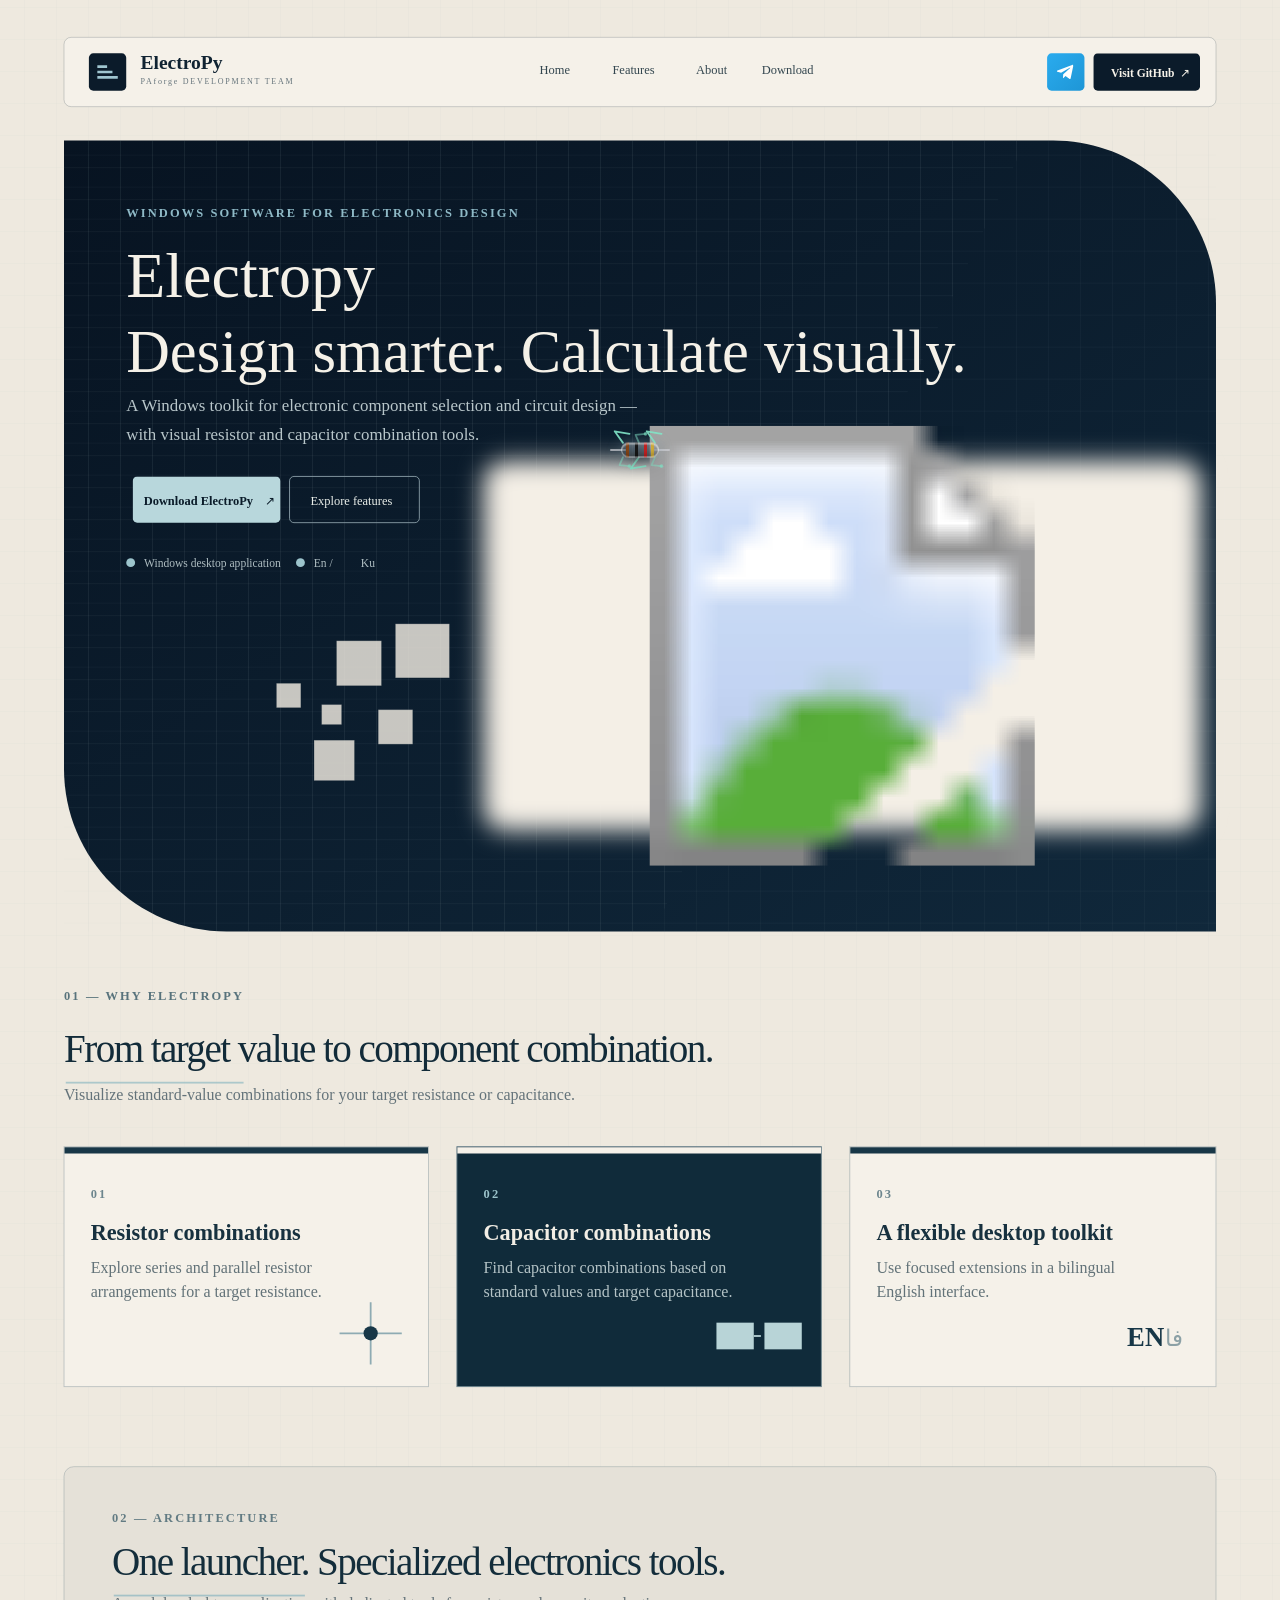
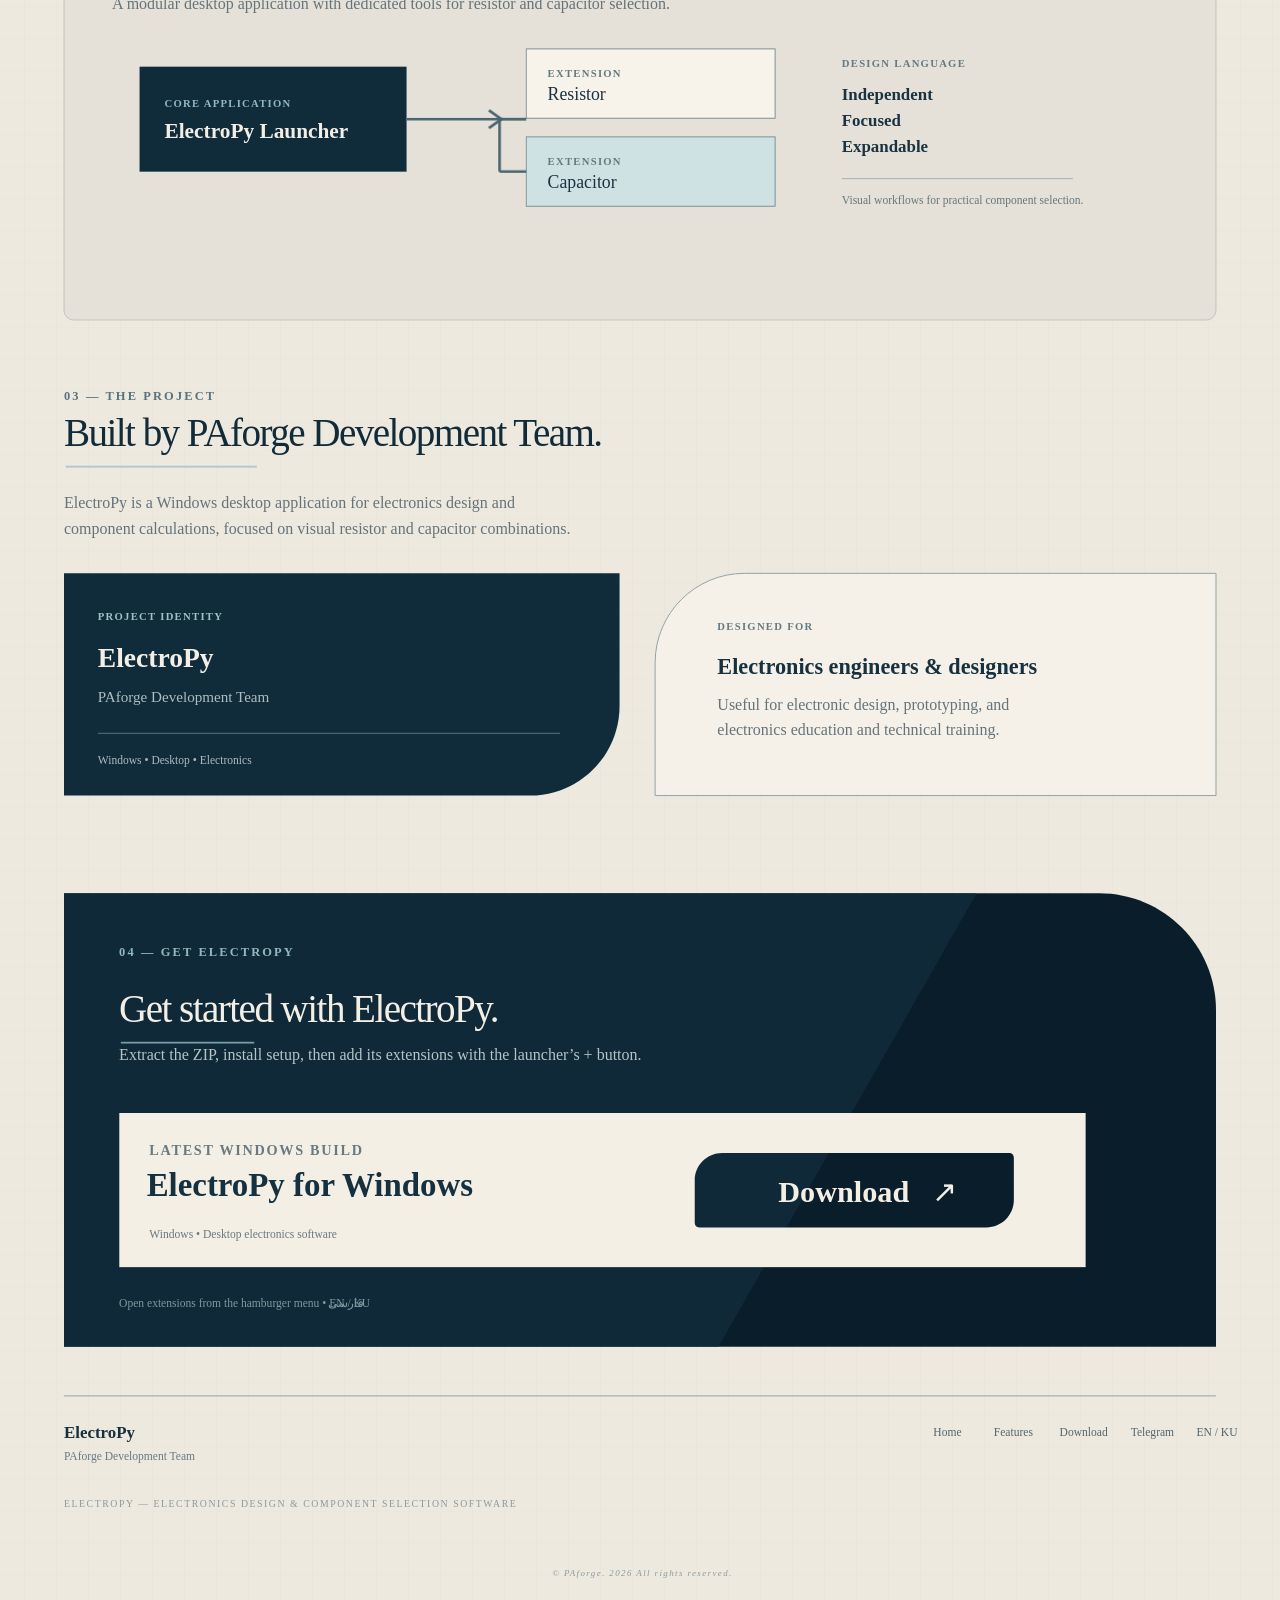
==== index.html @ f028e2d7 "add teleg index.html" ====
<!DOCTYPE html>
<html lang="en" dir="ltr">
<head>
<meta name="google-site-verification" content="y4TLE__KYcweNOFC9bByHxNJOLmzyhSzI86XXsCqPfM" />
<meta charset="UTF-8">
<meta name="viewport" content="width=device-width, initial-scale=1.0, maximum-scale=5.0">
<title data-text="page_title">ElectroPy — Desktop Electronics Toolkit</title>

<!-- ===== FAVICONS ===== -->
<link rel="icon" type="image/png" href="/favicon-96x96.png" sizes="96x96" />
<link rel="icon" type="image/svg+xml" href="/favicon.svg" />
<link rel="shortcut icon" href="/favicon.ico" />
<link rel="apple-touch-icon" sizes="180x180" href="/apple-touch-icon.png" />
<meta name="apple-mobile-web-app-title" content="Electropy" />
<link rel="manifest" href="/site.webmanifest" />
<link rel="icon" type="image/png" href="/favicon-96x96.png" sizes="96x96" />
<link rel="icon" type="image/svg+xml" href="/favicon.svg" />
<link rel="shortcut icon" href="/favicon.ico" />
<link rel="apple-touch-icon" sizes="180x180" href="/apple-touch-icon.png" />
<meta name="apple-mobile-web-app-title" content="Electropy" />
<link rel="manifest" href="/site.webmanifest" />

<!-- ===== TEXTS ===== -->
<script src="./texts.js"></script>

<style>
/* ============================================================
   ELECTROPY — pure CSS + vanilla JS
   ============================================================ */

:root {
  --paper: #eee9df;
  --ink: #0b1b2a;
  --ink-2: #102332;
  --accent: #91b9c2;
  --accent-2: #cfe2e3;
  --tg: #2AABEE;
  --tg-hover: #3DBDF5;
  --tg-dark: #1E96D6;
  --ease-out: cubic-bezier(.22, 1, .36, 1);
  --ease-spring: cubic-bezier(.34, 1.56, .64, 1);
}

* { margin: 0; padding: 0; box-sizing: border-box; }
html { scroll-behavior: smooth; }
body {
  background: var(--paper);
  font-family: 'Segoe UI', Tahoma, sans-serif;
  overflow-x: hidden;
  -webkit-font-smoothing: antialiased;
}
body.menu-open { overflow: hidden; }

@media (hover: hover) and (pointer: fine) {
  body, body * { cursor: none !important; }
}

.page-wrapper { width: 100%; }
.page-desktop { display: block; }
.page-mobile  { display: none; }
.page-desktop > svg, .page-mobile > svg {
  display: block; width: 100%; height: auto; overflow: visible;
  user-select: none; -webkit-user-select: none;
}

/* ================= LOADING SCREEN ================= */
.loader {
  position: fixed; inset: 0; z-index: 99999;
  background: #0a1d2b;
  display: flex; align-items: center; justify-content: center;
  flex-direction: column; gap: 26px;
  transition: opacity .9s ease, visibility .9s ease;
}
.loader.hidden { opacity: 0; visibility: hidden; pointer-events: none; }
.loader-resistor { width: 120px; height: 60px; }
.loader-resistor svg { width: 100%; height: 100%; }
.loader-bar {
  width: 220px; height: 2px;
  background: rgba(145,185,194,.18);
  border-radius: 2px; overflow: hidden; position: relative;
}
.loader-bar::after {
  content: ''; position: absolute; inset: 0; width: 0;
  background: linear-gradient(90deg, #91b9c2, #cfe2e3);
  animation: loadFill 1.7s cubic-bezier(.65,0,.35,1) forwards;
  box-shadow: 0 0 12px rgba(145,185,194,.7);
}
@keyframes loadFill { to { width: 100%; } }
.loader-text {
  color: #91b9c2; font-size: 11px; letter-spacing: .35em;
  font-weight: 600;
  animation: pulseText 1.6s ease-in-out infinite;
}
@keyframes pulseText { 0%,100% { opacity: .45; } 50% { opacity: 1; } }
.ldr-body {
  stroke-dasharray: 400; stroke-dashoffset: 400;
  animation: drawLine 1.4s ease .2s forwards;
}
@keyframes drawLine { to { stroke-dashoffset: 0; } }
.ldr-band { opacity: 0; animation: bandIn .3s ease forwards; }
.ldr-band:nth-child(2) { animation-delay: .9s; }
.ldr-band:nth-child(3) { animation-delay: 1.0s; }
.ldr-band:nth-child(4) { animation-delay: 1.1s; }
.ldr-band:nth-child(5) { animation-delay: 1.2s; }
@keyframes bandIn { to { opacity: 1; } }
.ldr-glow {
  fill: none; stroke: #91b9c2; stroke-width: 1; opacity: 0;
  animation: glowPulse 1.8s ease-in-out .6s infinite;
}
@keyframes glowPulse { 0%,100% { opacity: 0; } 50% { opacity: .5; } }

/* ================= SCROLL PROGRESS ================= */
.scroll-progress {
  position: fixed; top: 0; left: 0;
  height: 2px; width: 0%;
  background: linear-gradient(90deg, #91b9c2, #17303e);
  z-index: 9999;
  transition: width .15s linear;
}

/* ================= STICKY HEADER ================= */
.sticky-header {
  position: fixed; top: -100px; left: 0; right: 0;
  height: 78px; z-index: 9998;
  pointer-events: none;
  background: rgba(238, 233, 223, 0.62);
  backdrop-filter: blur(22px) saturate(180%);
  -webkit-backdrop-filter: blur(22px) saturate(180%);
  border-bottom: 1px solid rgba(23,48,62,.08);
  box-shadow: 0 4px 24px rgba(16,43,58,.05);
  transition: top .45s var(--ease-out), opacity .45s ease;
  display: flex; align-items: center;
  padding: 0 clamp(20px, 4vw, 72px);
  opacity: 0;
}
.sticky-header.visible { top: 0; pointer-events: auto; opacity: 1; }
.sticky-inner {
  width: 100%; max-width: 1440px; margin: 0 auto;
  display: flex; align-items: center; justify-content: space-between; gap: 20px;
}
.sticky-brand {
  display: flex; align-items: center; gap: 12px;
  color: #102332; font-weight: 700; font-size: 22px; letter-spacing: -.02em;
  transition: transform .35s var(--ease-spring);
  background: none; border: none; padding: 0;
}
.sticky-brand:hover { transform: scale(1.03); }
.sticky-brand-icon {
  width: 42px; height: 42px; border-radius: 5px;
  background: var(--ink);
  display: flex; align-items: center; justify-content: center;
  flex-shrink: 0;
  transition: transform .4s var(--ease-spring), box-shadow .4s ease;
}
.sticky-brand:hover .sticky-brand-icon {
  transform: rotate(-6deg) scale(1.06);
  box-shadow: 0 6px 18px rgba(11,27,42,.30);
}
.sticky-brand-icon svg { width: 100%; height: 100%; display: block; }
.sticky-nav {
  display: flex; align-items: center;
  gap: clamp(20px, 3vw, 40px);
  font-size: 14px; color: #33464f;
}
.sticky-nav button {
  background: none; border: none; font: inherit; color: inherit;
  padding: 4px 0;
  transition: color .35s ease, transform .35s var(--ease-spring);
  position: relative;
}
.sticky-nav button:hover { color: #79a7b2; transform: translateY(-1px); }
.sticky-nav button::after {
  content: ''; position: absolute; left: 0; bottom: -4px;
  width: 0; height: 1px; background: #91b9c2;
  transition: width .4s var(--ease-out);
}
.sticky-nav button:hover::after { width: 100%; }

/* گروه دکمه‌های اکشن هدر */
.sticky-actions {
  display: flex; align-items: center; gap: 10px;
  flex-shrink: 0;
}

/* دکمه گیت‌هاب هدر */
.sticky-cta {
  background: var(--ink); color: #e8e4dc;
  font-size: 13px; font-weight: 600; font-family: inherit;
  padding: 0 20px; height: 44px;
  border-radius: 5px; border: none;
  transition: transform .35s var(--ease-spring), filter .4s ease, box-shadow .4s ease;
  display: inline-flex; align-items: center; justify-content: center;
  gap: 7px; line-height: 1;
  white-space: nowrap;
}
.sticky-cta span { display: inline-flex; align-items: center; }
.sticky-cta svg { display: block; transition: transform .35s var(--ease-spring); flex-shrink: 0; }
.sticky-cta:hover {
  transform: translateY(-2px) scale(1.04);
  filter: brightness(1.15);
  box-shadow: 0 8px 22px rgba(145,185,194,.45);
}
.sticky-cta:hover svg { transform: translate(1px, -1px); }
.sticky-cta:active { transform: scale(.96); }

/* دکمه تلگرام هدر — آیکونی، جمع‌وجور */
.sticky-tg-icon {
  width: 44px; height: 44px;
  border-radius: 5px; border: none;
  background: linear-gradient(135deg, var(--tg) 0%, var(--tg-dark) 100%);
  color: #fff;
  display: inline-flex; align-items: center; justify-content: center;
  padding: 0; flex-shrink: 0;
  box-shadow: 0 2px 10px rgba(42,171,238,.28);
  transition: transform .35s var(--ease-spring), box-shadow .4s ease, filter .4s ease;
}
.sticky-tg-icon svg { display: block; position: relative; z-index: 1; }
.sticky-tg-icon:hover {
  transform: translateY(-2px) scale(1.06);
  filter: brightness(1.08);
  box-shadow: 0 8px 22px rgba(42,171,238,.5), 0 0 0 2px rgba(145,185,194,.35);
}
.sticky-tg-icon:active { transform: scale(.95); }

/* ================= HAMBURGER ================= */
.hamburger {
  display: none;
  width: 42px; height: 42px; border-radius: 8px;
  background: var(--ink); border: none;
  position: relative; z-index: 10001;
  align-items: center; justify-content: center; flex-direction: column; gap: 5px;
  transition: transform .35s var(--ease-spring), background .3s ease;
  padding: 0; flex-shrink: 0;
}
.hamburger:hover { background: #17303e; transform: scale(1.06); }
.hamburger:active { transform: scale(.93); }
.hamburger span {
  display: block; width: 19px; height: 2px;
  background: var(--accent-2); border-radius: 2px;
  transition: transform .38s var(--ease-out), opacity .25s ease;
  transform-origin: center;
}
.hamburger.open span:nth-child(1) { transform: translateY(7px) rotate(45deg); }
.hamburger.open span:nth-child(2) { opacity: 0; transform: scaleX(0); }
.hamburger.open span:nth-child(3) { transform: translateY(-7px) rotate(-45deg); }

/* ================= MOBILE MENU ================= */
.mobile-menu {
  display: none;
  position: fixed; top: 68px; left: 12px; right: 12px;
  z-index: 10000;
  background: rgba(10, 29, 43, 0.97);
  backdrop-filter: blur(18px) saturate(140%);
  -webkit-backdrop-filter: blur(18px) saturate(140%);
  border-radius: 12px;
  border: 1px solid rgba(145,185,194,.28);
  box-shadow: 0 18px 40px rgba(0,0,0,.35);
  flex-direction: column; padding: 10px; gap: 2px;
  opacity: 0; visibility: hidden;
  transform: translateY(-14px) scale(.985);
  transform-origin: top center;
  transition: opacity .32s ease, visibility .32s ease, transform .4s var(--ease-out);
}
.mobile-menu.open { opacity: 1; visibility: visible; transform: translateY(0) scale(1); }
.mobile-menu-header {
  display: flex; align-items: center; gap: 10px;
  padding: 6px 6px 12px; margin-bottom: 4px;
  border-bottom: 1px solid rgba(145,185,194,.18);
}
.mobile-menu-logo {
  width: 42px; height: 42px; border-radius: 5px;
  background: var(--ink);
  display: flex; align-items: center; justify-content: center;
  flex-shrink: 0; overflow: hidden;
}
.mobile-menu-logo svg { width: 100%; height: 100%; display: block; }
.mobile-menu-brand-text { display: flex; flex-direction: column; line-height: 1.1; }
.mobile-menu-brand-name {
  color: var(--accent-2); font-size: 17px; font-weight: 700; letter-spacing: -.01em;
}
.mobile-menu-brand-sub {
  color: #65747b; font-size: 8px; letter-spacing: .22em;
  font-weight: 600; margin-top: 3px;
}
.mobile-menu-header, .mobile-menu a {
  opacity: 0; transform: translateY(-9px);
  transition:
    opacity .3s ease calc(var(--i, 0) * 45ms),
    transform .45s var(--ease-out) calc(var(--i, 0) * 45ms),
    background .25s ease, color .25s ease, border-color .25s ease;
}
.mobile-menu.open .mobile-menu-header,
.mobile-menu.open a { opacity: 1; transform: translateY(0); }
.mobile-menu a {
  color: var(--accent-2); font-size: 15px; font-weight: 600;
  letter-spacing: .04em; text-decoration: none;
  padding: 12px 16px; border-radius: 8px;
  border: 1px solid transparent;
  display: flex; align-items: center; justify-content: space-between;
}
.mobile-menu a .m-chev {
  color: rgba(145,185,194,.55);
  transition: transform .25s ease, color .25s ease;
}
.mobile-menu a:hover, .mobile-menu a:active {
  background: rgba(145,185,194,.12);
  color: #91b9c2;
  border-color: rgba(145,185,194,.3);
}
.mobile-menu a:hover .m-chev, .mobile-menu a:active .m-chev {
  transform: translateX(4px); color: #91b9c2;
}

/* دکمه گیت‌هاب منوی موبایل */
.mobile-menu .mobile-gh-btn {
  margin-top: 6px;
  background: #91b9c2; color: #0a1d2b !important;
  font-weight: 700; padding: 13px 20px !important;
  border-radius: 8px; border: none !important;
  justify-content: center; gap: 8px;
}
.mobile-menu .mobile-gh-btn:hover { background: var(--accent-2); color: #0a1d2b !important; }

/* دکمه تلگرام منوی موبایل */
.mobile-menu .mobile-tg-btn {
  margin-top: 6px;
  background: linear-gradient(135deg, var(--tg) 0%, var(--tg-dark) 100%);
  color: #fff !important;
  font-weight: 700; padding: 13px 20px !important;
  border-radius: 8px; border: none !important;
  justify-content: center; gap: 8px;
  box-shadow: 0 4px 14px rgba(42,171,238,.3);
}
.mobile-menu .mobile-tg-btn:hover {
  background: linear-gradient(135deg, var(--tg-hover) 0%, var(--tg) 100%);
  color: #fff !important;
}

.mobile-backdrop {
  display: none;
  position: fixed; inset: 0; z-index: 9999;
  background: rgba(10, 29, 43, 0.35);
  backdrop-filter: blur(2px);
  -webkit-backdrop-filter: blur(2px);
  opacity: 0; visibility: hidden;
  transition: opacity .3s ease, visibility .3s ease;
}
.mobile-backdrop.open { opacity: 1; visibility: visible; }

/* ================= TOAST ================= */
.toast {
  position: fixed; bottom: 30px; left: 50%;
  transform: translate(-50%) translateY(100px);
  background: rgba(16,43,58,.95);
  color: #e8e4dc;
  font-size: 13px; font-weight: 500; letter-spacing: .05em;
  padding: 12px 20px; border-radius: 6px;
  box-shadow: 0 8px 24px rgba(0,0,0,.28);
  z-index: 99996;
  opacity: 0;
  transition: transform .45s var(--ease-out), opacity .45s ease;
  border: 1px solid rgba(145,185,194,.35);
  max-width: 90vw; text-align: center;
  display: inline-flex; align-items: center; gap: 9px;
  pointer-events: none;
}
.toast.show { transform: translate(-50%) translateY(0); opacity: 1; }
.toast svg { color: #91b9c2; flex-shrink: 0; }

/* ================= SVG BUTTONS & CARDS ================= */
.btn-g, .feature-card, .arch-block, .proj-panel {
  transform-box: fill-box; transform-origin: center;
  will-change: transform, filter;
}
.btn-g { transition: transform .4s var(--ease-spring), filter .45s ease; }
.btn-g:hover { transform: scale(1.05); filter: brightness(1.07) drop-shadow(0 6px 18px rgba(145,185,194,.45)); }
.btn-g:active { transform: scale(.97); filter: brightness(.94); }
.btn-outline-g {
  transform-box: fill-box; transform-origin: center;
  transition: transform .4s var(--ease-spring), filter .45s ease;
}
.btn-outline-g .btn-outline { transition: fill .4s ease; }
.btn-outline-g:hover { transform: scale(1.04); filter: drop-shadow(0 4px 12px rgba(145,185,194,.3)); }
.btn-outline-g:hover .btn-outline { fill: rgba(182,215,220,.12); }
.btn-outline-g:active { transform: scale(.97); }
.nav-link {
  transform-box: fill-box; transform-origin: center;
  transition: fill .4s ease, transform .35s var(--ease-spring);
}
.nav-link:hover { fill: #9fd3dd !important; }
.footer-link { transition: fill .4s ease; }
.footer-link:hover { fill: #91b9c2 !important; }
.tg-footer-link { cursor: pointer; }
.tg-footer-link:hover { fill: var(--tg) !important; }
.feature-card { transition: transform .5s var(--ease-out), filter .5s ease; }
.feature-card:hover { transform: translateY(-9px) scale(1.012); filter: drop-shadow(0 16px 30px rgba(16,43,58,.2)); }
.feature-card:active { transform: translateY(-2px) scale(.995); }
.arch-block, .proj-panel { transition: transform .5s var(--ease-out), filter .5s ease; }
.arch-block:hover, .proj-panel:hover { transform: translateY(-6px) scale(1.01); filter: drop-shadow(0 10px 22px rgba(16,43,58,.22)); }
.arch-block:active, .proj-panel:active { transform: translateY(-1px) scale(.997); }
.deco-cross { transform-box: fill-box; transform-origin: center; transition: transform .55s var(--ease-out); }
.feature-card:hover .deco-cross { transform: rotate(90deg); }
.deco-dot { transform-box: fill-box; transform-origin: center; }
.feature-card:hover .deco-dot { animation: dotPop .7s var(--ease-spring); }
@keyframes dotPop { 0% { transform: scale(1); } 45% { transform: scale(1.45); } to { transform: scale(1); } }
.deco-lang { transform-box: fill-box; transform-origin: center; transition: transform .45s var(--ease-spring); }
.feature-card:hover .deco-lang { transform: scale(1.12); }
.dl-pulse { transform-box: fill-box; transform-origin: center; }
.dl-pulse.pulse { animation: dlPulse 1.5s var(--ease-out); }
@keyframes dlPulse {
  0% { filter: none; transform: scale(1); }
  25% { filter: drop-shadow(0 0 26px rgba(145,185,194,.95)); transform: scale(1.06); }
  55% { filter: drop-shadow(0 0 14px rgba(145,185,194,.6)); transform: scale(.99); }
  to { filter: none; transform: scale(1); }
}
.launcher-line { stroke-dasharray: 8 6; animation: dashMove 3s linear infinite; }
@keyframes dashMove { to { stroke-dashoffset: -56; } }
.dl-card-glow { animation: softPulse 5s ease-in-out infinite; }
@keyframes softPulse { 0%,100% { opacity: .85; } 50% { opacity: 1; } }

/* ============================================================
   HERO ENTRANCE
   ============================================================ */
@keyframes heroIn {
  from { opacity: 0; }
  to   { opacity: 1; }
}
.hero-el {
  opacity: 0;
  animation-name: heroIn, heroForce;
  animation-duration: .9s, .01s;
  animation-timing-function: cubic-bezier(.22,1,.36,1), linear;
  animation-fill-mode: forwards, forwards;
  animation-delay: var(--hd, 0ms), 2s;
}
@keyframes heroForce { to { opacity: 1; } }

/* ================= SCROLL REVEAL ================= */
.reveal {
  opacity: 0; transform: translateY(38px); filter: blur(6px);
  transition: opacity 1s ease, transform 1.05s var(--ease-out), filter .9s ease;
  transition-delay: var(--rd, 0ms);
  will-change: opacity, transform, filter;
}
.reveal.in { opacity: 1; transform: translateY(0); filter: blur(0); }
.sweep-line {
  transform-box: fill-box; transform-origin: left center;
  transform: scaleX(0);
  transition: transform 1.25s var(--ease-out) .3s;
}
.reveal.in .sweep-line { transform: scaleX(1); }
.float-rect {
  transform-box: fill-box; transform-origin: center;
  animation: floatSq 9s ease-in-out infinite;
}
.float-rect:nth-child(2) { animation-duration: 7.5s;  animation-delay: -1.6s; }
.float-rect:nth-child(3) { animation-duration: 10.5s; animation-delay: -3.1s; }
.float-rect:nth-child(4) { animation-duration: 8.2s;  animation-delay: -2.2s; }
.float-rect:nth-child(5) { animation-duration: 11s;   animation-delay: -4.4s; }
.float-rect:nth-child(6) { animation-duration: 7s;    animation-delay: -0.8s; }
@keyframes floatSq {
  0%,100% { transform: translate(0) rotate(0); }
  33%     { transform: translate(5px, -13px) rotate(5deg); }
  66%     { transform: translate(-4px, -5px) rotate(-4deg); }
}

/* ================= CLICK RIPPLE ================= */
.click-ripple {
  position: fixed;
  width: 12px; height: 12px;
  border-radius: 50%;
  border: 1.5px solid #91b9c2;
  pointer-events: none;
  z-index: 9998;
  transform: translate(-50%, -50%) scale(1);
  opacity: .9;
  animation: clickRipple .8s ease-out forwards;
}
.click-ripple.touch {
  width: 20px; height: 20px;
  background: rgba(145,185,194,.18);
  border-width: 1px;
}
@keyframes clickRipple { to { transform: translate(-50%, -50%) scale(6); opacity: 0; } }

/* ================= RESISTOR CURSOR ================= */
.resistor-shadow {
  position: fixed; left: 0; top: 0;
  width: 32px; height: 11px; border-radius: 999px;
  transform-origin: center center;
  z-index: 99997; pointer-events: none;
  background: radial-gradient(ellipse, rgba(0,0,0,0.5) 0%, rgba(0,0,0,0.25) 45%, rgba(0,0,0,0) 75%);
  filter: blur(3px);
  opacity: 0; transition: opacity .5s ease;
  will-change: transform;
}
.resistor-body {
  position: fixed; left: 0; top: 0;
  width: 38px; height: 15px; border-radius: 999px;
  transform-origin: center center;
  z-index: 99998; pointer-events: none;
  background:
    linear-gradient(90deg,
      transparent 0%, transparent 10%,
      rgba(139,69,19,0.95) 10%, rgba(139,69,19,0.95) 19%,
      transparent 19%, transparent 35%,
      rgba(20,20,20,0.95) 35%, rgba(20,20,20,0.95) 44%,
      transparent 44%, transparent 60%,
      rgba(200,30,30,0.95) 60%, rgba(200,30,30,0.95) 69%,
      transparent 69%, transparent 81%,
      rgba(212,175,55,0.95) 81%, rgba(212,175,55,0.95) 90%,
      transparent 90%, transparent 100%),
    linear-gradient(180deg, rgba(255,255,255,0.22), rgba(255,255,255,0.03) 45%, rgba(0,0,0,0.12) 100%),
    rgba(255,255,255,0.10);
  border: 1.5px solid rgba(255,255,255,0.45);
  box-shadow:
    inset 0 1px 1px rgba(255,255,255,0.5),
    inset 0 -2px 6px rgba(0,0,0,0.25),
    0 0 14px rgba(145,185,194,0.35),
    0 6px 20px rgba(0,0,0,0.18);
  backdrop-filter: blur(10px) saturate(160%);
  -webkit-backdrop-filter: blur(10px) saturate(160%);
  opacity: 0; transition: opacity .5s ease;
  will-change: transform;
}
.resistor-body.active, .resistor-shadow.active { opacity: 1; }
.cursor-stage {
  position: fixed; inset: 0; z-index: 99996;
  pointer-events: none; opacity: 0; transition: opacity .5s ease;
  will-change: opacity;
}
.cursor-stage.active { opacity: 1; }
@media (hover: none), (pointer: coarse) {
  .cursor-stage, .resistor-body, .resistor-shadow { display: none !important; }
}

/* ================= RESPONSIVE ================= */
@media (max-width: 1024px) {
  .sticky-header { height: 68px; padding: 0 24px; }
  .sticky-brand { font-size: 19px; }
  .sticky-brand-icon { width: 36px; height: 36px; }
}
@media (max-width: 880px) {
  .page-desktop { display: none; }
  .page-mobile  { display: block; padding-top: 66px; }
  .sticky-header { height: 62px; padding: 0 16px; }
  .sticky-brand { font-size: 17px; gap: 9px; }
  .sticky-brand-icon { width: 34px; height: 34px; }
  .sticky-nav, .sticky-cta, .sticky-tg-icon { display: none !important; }
  .hamburger, .mobile-menu { display: flex; }
  .mobile-backdrop { display: block; }
  .toast { font-size: 12px; padding: 10px 16px; bottom: 18px; }
  .reveal { transform: translateY(26px); }
}
@media (max-width: 480px) {
  .page-mobile { padding-top: 60px; }
  .sticky-header { height: 56px; padding: 0 12px; }
  .sticky-brand { font-size: 15px; }
  .sticky-brand-icon { width: 30px; height: 30px; }
  .hamburger { width: 38px; height: 38px; }
  .hamburger span { width: 17px; }
  .mobile-menu { top: 60px; left: 8px; right: 8px; padding: 8px; }
  .mobile-menu-logo { width: 36px; height: 36px; }
  .mobile-menu-brand-name { font-size: 15px; }
  .mobile-menu a { font-size: 14px; padding: 11px 14px; }
  .mobile-menu .mobile-gh-btn { padding: 12px 18px !important; font-size: 14px; }
  .mobile-menu .mobile-tg-btn { padding: 12px 18px !important; font-size: 14px; }
}
@media (prefers-reduced-motion: reduce) {
  html { scroll-behavior: auto; }
  .reveal { transition: opacity .3s ease; transform: none; filter: none; }
  .hero-el { animation: none !important; opacity: 1 !important; }
  .float-rect, .launcher-line, .dl-card-glow { animation: none !important; }
}
</style>
</head>
<body>

<!-- ========== LOADING SCREEN ========== -->
<div class="loader" id="loader">
  <div class="loader-resistor">
    <svg viewBox="0 0 120 60">
      <rect class="ldr-body" x="10" y="20" width="100" height="30" rx="14" fill="none" stroke="#91b9c2" stroke-width="2"/>
      <rect class="ldr-band" x="30" y="20" width="6" height="30" fill="#8a5a2b"/>
      <rect class="ldr-band" x="46" y="20" width="6" height="30" fill="#1c1c1c"/>
      <rect class="ldr-band" x="62" y="20" width="6" height="30" fill="#c0392b"/>
      <rect class="ldr-band" x="78" y="20" width="6" height="30" fill="#d4ac0d"/>
      <rect class="ldr-glow" x="6" y="16" width="108" height="38" rx="18"/>
    </svg>
  </div>
  <div class="loader-bar"></div>
  <div class="loader-text">LOADING ELECTROPY</div>
</div>

<!-- ========== STICKY HEADER ========== -->
<header class="sticky-header" id="stickyHeader">
  <div class="sticky-inner">
    <button class="sticky-brand" id="brandBtn" aria-label="ElectroPy — back to top">
      <div class="sticky-brand-icon">
        <svg viewBox="0 0 42 42" xmlns="http://www.w3.org/2000/svg">
          <rect x="0" y="0" width="42" height="42" rx="5" fill="#0b1b2a"/>
          <path d="M11 25h20M11 19h14M11 13h8" stroke="#9fc5d0" stroke-width="3" stroke-linecap="square" fill="none"/>
        </svg>
      </div>
      <span data-text="brand">ElectroPy</span>
    </button>
    <nav class="sticky-nav">
      <button data-nav="home" data-text="nav_home">Home</button>
      <button data-nav="features" data-text="nav_features">Features</button>
      <button data-nav="about" data-text="nav_about">About</button>
      <button data-nav="download" data-text="nav_download">Download</button>
    </nav>
    <div class="sticky-actions">
      <button class="sticky-tg-icon" id="headerTelegramBtn" aria-label="Join PAforge Telegram channel" title="PAforge on Telegram">
        <svg width="20" height="20" viewBox="0 0 24 24" fill="currentColor" aria-hidden="true">
          <path d="M21.94 4.6 18.6 20.3c-.25 1.12-.91 1.4-1.85.87l-5.1-3.76-2.46 2.37c-.27.27-.5.5-1.02.5l.36-5.2 9.45-8.54c.41-.36-.09-.57-.64-.2L5.66 13.1.62 11.5c-1.1-.34-1.11-1.1.23-1.63L20.54 2.4c.91-.33 1.71.21 1.4 2.2z"/>
        </svg>
      </button>
      <button class="sticky-cta" id="headerGithubBtn" aria-label="Visit GitHub">
        <span data-text="nav_visit_github">Visit GitHub</span>
        <svg width="14" height="14" viewBox="0 0 24 24" fill="none" stroke="currentColor" stroke-width="2.4" stroke-linecap="round" stroke-linejoin="round"><path d="M7 7h10v10"/><path d="M7 17 17 7"/></svg>
      </button>
    </div>
    <button class="hamburger" id="hamburger" aria-label="Menu" aria-expanded="false">
      <span></span><span></span><span></span>
    </button>
  </div>
</header>

<!-- ========== MOBILE MENU ========== -->
<div class="mobile-backdrop" id="mobileBackdrop"></div>
<div class="mobile-menu" id="mobileMenu" role="menu" aria-hidden="true">
  <div class="mobile-menu-header" style="--i:0">
    <div class="mobile-menu-logo">
      <svg viewBox="0 0 42 42" xmlns="http://www.w3.org/2000/svg">
        <rect x="0" y="0" width="42" height="42" rx="5" fill="#0b1b2a"/>
        <path d="M11 25h20M11 19h14M11 13h8" stroke="#9fc5d0" stroke-width="3" stroke-linecap="square" fill="none"/>
      </svg>
    </div>
    <div class="mobile-menu-brand-text">
      <span class="mobile-menu-brand-name" data-text="brand">ElectroPy</span>
      <span class="mobile-menu-brand-sub" data-text="brand_sub">PARKAM DEVELOPMENT TEAM</span>
    </div>
  </div>
  <a style="--i:1" data-nav="home" role="menuitem"><span data-text="nav_home">Home</span>
    <svg class="m-chev" width="17" height="17" viewBox="0 0 24 24" fill="none" stroke="currentColor" stroke-width="2" stroke-linecap="round" stroke-linejoin="round"><path d="m9 18 6-6-6-6"/></svg>
  </a>
  <a style="--i:2" data-nav="features" role="menuitem"><span data-text="nav_features">Features</span>
    <svg class="m-chev" width="17" height="17" viewBox="0 0 24 24" fill="none" stroke="currentColor" stroke-width="2" stroke-linecap="round" stroke-linejoin="round"><path d="m9 18 6-6-6-6"/></svg>
  </a>
  <a style="--i:3" data-nav="about" role="menuitem"><span data-text="nav_about">About</span>
    <svg class="m-chev" width="17" height="17" viewBox="0 0 24 24" fill="none" stroke="currentColor" stroke-width="2" stroke-linecap="round" stroke-linejoin="round"><path d="m9 18 6-6-6-6"/></svg>
  </a>
  <a style="--i:4" data-nav="download" role="menuitem"><span data-text="nav_download">Download</span>
    <svg class="m-chev" width="17" height="17" viewBox="0 0 24 24" fill="none" stroke="currentColor" stroke-width="2" stroke-linecap="round" stroke-linejoin="round"><path d="m9 18 6-6-6-6"/></svg>
  </a>
  <a class="mobile-tg-btn" style="--i:5" id="mobileTelegramBtn" role="menuitem" href="https://t.me/PAforge" target="_blank" rel="noopener">
    <svg width="16" height="16" viewBox="0 0 24 24" fill="currentColor" aria-hidden="true">
      <path d="M21.94 4.6 18.6 20.3c-.25 1.12-.91 1.4-1.85.87l-5.1-3.76-2.46 2.37c-.27.27-.5.5-1.02.5l.36-5.2 9.45-8.54c.41-.36-.09-.57-.64-.2L5.66 13.1.62 11.5c-1.1-.34-1.11-1.1.23-1.63L20.54 2.4c.91-.33 1.71.21 1.4 2.2z"/>
    </svg>
    <span data-text="nav_telegram_channel">PAforge Telegram Channel</span>
  </a>
  <a class="mobile-gh-btn" style="--i:6" id="mobileGithubBtn" role="menuitem"><span data-text="nav_visit_github">Visit GitHub</span>
    <svg width="16" height="16" viewBox="0 0 24 24" fill="none" stroke="currentColor" stroke-width="2.6" stroke-linecap="round" stroke-linejoin="round"><path d="M7 7h10v10"/><path d="M7 17 17 7"/></svg>
  </a>
</div>

<!-- ========== MAIN CONTENT ========== -->
<main class="page-wrapper">

  <!-- ===== DESKTOP SVG ===== -->
  <div class="page-desktop">
    <svg xmlns="http://www.w3.org/2000/svg" version="1.1" xmlns:xlink="http://www.w3.org/1999/xlink" viewBox="0 0 1440 3600" id="mainSvg" preserveAspectRatio="xMidYMid meet">
      <defs>
        <style>
          .st0 { fill: #cfe2e3; }
          .st0, .st1 { stroke: #71868d; }
          .st2 { font-size: 11px; letter-spacing: .16em; }
          .st2, .st3, .st4, .st5, .st6, .st11, .st12, .st14, .st15, .st21, .st24, .st31, .st35, .st36, .st37, .st38, .st44, .st45, .st46, .st47, .st48, .st49, .st50, .st52, .st53, .st55, .st56, .st60, .st61, .st64, .st68 { font-family: SegoeUI, 'Segoe UI'; }
          .st2, .st41 { fill: #8a999d; }
          .st3 { fill: #aebdc1; }
          .st3, .st4, .st6, .st10, .st11, .st14, .st20, .st24, .st34, .st37, .st44, .st47, .st50, .st56, .st57, .st59, .st60, .st68 { font-size: 13px; }
          .st73, .st74 { fill: #eee9df; }
          .st4 { fill: #52666e; }
          .st5 { font-size: 68px; }
          .st5, .st25 { fill: #f5f1e8; }
          .st6 { fill: #52636b; }
          .st74, .st76 { stroke: #172b39; stroke-opacity: .22; }
          .st77 { fill: #183747; }
          .st7 { fill: url(#grid1); }
          .st7, .st78 { opacity: .75; }
          .st79 { fill: #829ba4; }
          .st8 { fill: #163141; font-size: 27px; }
          .st8, .st9, .st80, .st10, .st13, .st16, .st17, .st18, .st19, .st22, .st23, .st26, .st27, .st30, .st32, .st33, .st34, .st39, .st40, .st43, .st51, .st54, .st57, .st59, .st62, .st63, .st65, .st66, .st69, .st70, .st71 { font-family: SegoeUI-Bold, 'Segoe UI'; font-weight: 700; }
          .st9, .st48 { fill: #193341; }
          .st9, .st55, .st69 { font-size: 19px; }
          .st81 { stroke: #9fc5d0; stroke-linecap: square; }
          .st81, .st82, .st83 { stroke-width: 3px; }
          .st84 { stroke: #8eabb3; }
          .st84, .st85 { stroke-width: 2px; }
          .st86 { fill: #cdd0ca; }
          .st10 { fill: #e8efed; }
          .st87 { fill: #b8d7dc; }
          .st11 { fill: #66777c; }
          .st88 { fill: #d6e5e6; }
          .st89 { fill: #fff; }
          .st12 { fill: #b4c3c6; }
          .st12, .st15, .st31, .st46, .st49 { font-size: 18px; }
          .st90 { mask: url(#mask); }
          .st91 { stroke: #87999e; }
          .st91, .st92, .st76, .st93 { fill: #f5f1e9; }
          .st13 { fill: #657980; }
          .st13, .st23, .st26, .st27, .st40, .st51, .st63, .st66 { font-size: 12px; }
          .st13, .st23, .st26, .st27, .st40, .st51, .st63, .st66, .st70 { letter-spacing: .12em; }
          .st94 { fill: #9cc4cc; }
          .st95 { fill: #fffdf8; stroke: #8c9ba0; }
          .st96 { filter: url(#luminosity-invert-noclip); }
          .st97 { fill: #c9dfe2; }
          .st14 { fill: #66777d; }
          .st15 { fill: #627278; }
          .st16 { fill: #152d3b; }
          .st16, .st19, .st62 { font-size: 25px; }
          .st17 { fill: #6c858d; }
          .st17, .st18, .st21, .st22, .st29, .st54, .st64, .st65, .st71 { font-size: 14px; }
          .st17, .st18, .st22, .st54, .st65, .st71 { letter-spacing: .17em; }
          .st18 { fill: #9cc4cb; }
          .st98, .st99, .st100, .st101, .st83, .st102 { fill: none; }
          .st103 { fill: #244052; }
          .st19 { fill: #f2eee5; }
          .st20 { fill: #f6f2e9; }
          .st21 { fill: #e9eee9; }
          .st22 { fill: #627b83; }
          .st23, .st49 { fill: #64737a; }
          .st104 { fill: #0a1d2b; }
          .st82, .st83 { stroke: #486571; }
          .st99 { opacity: .55; stroke: #9eb1b8; }
          .st105 { filter: url(#drop-shadow-1); }
          .st106 { font-family: AdobeArabic-Regular, 'Adobe Arabic'; }
          .st24 { fill: #69797e; }
          .st25 { font-family: SegoeUIBlack, 'Segoe UI'; font-size: 72px; }
          .st26 { fill: #617980; }
          .st27 { fill: #65767c; }
          .st107 { stroke: #6f8790; }
          .st107, .st108 { fill: #102b3a; }
          .st109 { fill: #b8d4d7; }
          .st29 { fill: #0a1b29; }
          .st30 { font-size: 31px; }
          .st30, .st110 { fill: #f4efe6; }
          .st31 { fill: #b6c4c6; }
          .st32 { fill: #f3eee5; font-size: 24px; }
          .st111 { fill: url(#grid); }
          .st33 { fill: #173747; font-size: 30px; }
          .st85 { stroke: #b8d4d7; }
          .st112 { stroke: #819399; }
          .st34, .st39 { fill: #102332; }
          .st100 { stroke: #8ba0a9; }
          .st113 { fill: #e6e1d7; stroke: #173040; stroke-opacity: .15; }
          .st35 { fill: #132d3b; }
          .st35, .st38, .st52 { font-size: 44px; letter-spacing: -.04em; }
          .st36 { fill: #8ca1a6; font-size: 26px; }
          .st37, .st59 { fill: #243946; }
          .st38, .st42, .st114 { fill: #f4efe5; }
          .st39 { font-size: 22px; }
          .st115, .st116 { fill: #e8e4dc; }
          .st40 { fill: #91b9c2; }
          .st41 { font-family: SegoeUI-LightItalic, 'Segoe UI'; font-size: 10px; font-style: italic; font-weight: 300; letter-spacing: .16em; }
          .st117 { stroke: #829097; stroke-opacity: .35; }
          .st42 { font-size: 34px; }
          .st43 { fill: #15303e; font-size: 37px; }
          .st44 { fill: #829097; }
          .st45 { fill: #65747b; font-size: 9px; letter-spacing: .22em; }
          .st46 { fill: #65747a; }
          .st118 { stroke: #9aabad; }
          .st47, .st61 { fill: #aebdc0; }
          .st119 { fill: #91b8c2; }
          .st48 { font-size: 20px; }
          .st120 { fill: #e5e1d8; stroke: #8e9da1; stroke-opacity: .5; }
          .st50 { fill: #586a70; }
          .st121 { fill: #e7ece8; stroke: #b3c2c0; }
          .st51 { fill: #9fc2c8; }
          .st122 { fill: #eeeae2; }
          .st52 { fill: #122b39; }
          .st78 { mix-blend-mode: screen; }
          .st53, .st67 { fill: #2c4049; }
          .st53, .st70 { font-size: 16px; }
          .st54 { fill: #91b9c1; }
          .st124 { fill: #0b1b2a; }
          .st101 { opacity: .12; stroke: #9fb3bf; }
          .st125 { stroke: #607b84; }
          .st55 { fill: #b8c6ca; }
          .st56 { fill: #80989f; }
          .st126 { fill: #f2eee6; }
          .st57 { fill: #173240; }
          .st58 { fill: #112d3d; opacity: .77; }
          .st60 { fill: #687980; }
          .st61 { font-size: 17px; }
          .st62 { fill: #17313f; }
          .st102 { opacity: .16; stroke: #243946; }
          .st63 { fill: #64767a; }
          .st128 { fill: url(#linear-gradient); }
          .st116 { stroke: #b0b9b9; }
          .st64 { fill: #33464f; }
          .st65 { fill: #58737c; }
          .st129 { fill: #dcd8cf; }
          .st66 { fill: #647980; }
          .st1 { fill: #f7f3ea; }
          .st67 { font-size: 15px; }
          .st130 { opacity: .83; }
          .st68 { fill: #78858a; }
          .st69 { fill: #17303e; }
          .st93 { stroke: #8b9ba0; stroke-opacity: .55; }
          .st70 { fill: #687a80; }
          .st71 { fill: #8fbac7; }
          /* دکمه تلگرام SVG هدر */
          .svg-tg-btn { cursor: pointer; }
          .svg-tg-btn .tg-bg { transition: filter .35s ease; }
          .svg-tg-btn:hover .tg-bg { filter: brightness(1.12) drop-shadow(0 4px 10px rgba(42,171,238,.55)); }
          svg text { transition-property: none; }
        </style>
        <pattern id="grid" x="0" y="0" width="36" height="36" patternTransform="translate(27 -14392) scale(1 -1)" patternUnits="userSpaceOnUse" viewBox="0 0 36 36">
          <g>
            <rect class="st98" width="36" height="36"/>
            <polyline class="st101" points="36 36 0 36 0 0"/>
          </g>
        </pattern>
        <filter id="drop-shadow-1" x="1192" y="44" width="160" height="72" filterUnits="userSpaceOnUse">
          <feOffset dx="1" dy="-1"/>
          <feGaussianBlur result="blur" stdDeviation="5"/>
          <feFlood flood-color="#000" flood-opacity=".64"/>
          <feComposite in2="blur" operator="in"/>
          <feComposite in="SourceGraphic"/>
        </filter>
        <linearGradient id="linear-gradient" x1="-278.78" y1="2800.9" x2="-277.78" y2="2799.9" gradientTransform="translate(361377 2492958) scale(1296 -890)" gradientUnits="userSpaceOnUse">
          <stop offset="0" stop-color="#071321"/>
          <stop offset="1" stop-color="#10283b"/>
        </linearGradient>
        <pattern id="grid1" data-name="grid" patternTransform="translate(99 -14550) scale(1 -1)" xlink:href="#grid" href="#grid"/>
        <filter id="luminosity-invert-noclip" x="134" y="3052" width="1087.33" height="174" color-interpolation-filters="sRGB" filterUnits="userSpaceOnUse">
          <feColorMatrix result="cm" values="-1 0 0 0 1 0 -1 0 0 1 0 0 -1 0 1 0 0 0 1 0"/>
          <feFlood flood-color="#fff" result="bg"/>
          <feBlend in="cm" in2="bg"/>
        </filter>
        <mask id="mask" x="134" y="3052" width="1087.33" height="174" maskUnits="userSpaceOnUse">
          <g class="st96">
            <path class="st89" d="M812.43,3097.2h323.14c2.76,0,5,2.24,5,5v47.76c0,17.03-13.82,30.85-30.85,30.85h-323.14c-2.76,0-5-2.24-5-5v-47.76c0-17.03,13.82-30.85,30.85-30.85Z"/>
          </g>
        </mask>
        <!-- گرادیان دکمه تلگرام SVG -->
        <linearGradient id="tgGrad" x1="0" y1="0" x2="1" y2="1">
          <stop offset="0" stop-color="#2AABEE"/>
          <stop offset="1" stop-color="#1E96D6"/>
        </linearGradient>
        <clipPath id="desktopImgClip">
          <rect x="544" y="479" width="807" height="495" rx="24" ry="24"/>
        </clipPath>
        <filter id="haloBlur" x="-15%" y="-15%" width="130%" height="130%">
          <feGaussianBlur stdDeviation="14"/>
        </filter>
      </defs>

      <g class="st28">
        <g id="Layer_1">
          <rect class="st73" width="1440" height="3600"/>
          <rect class="st111" width="1440" height="3600"/>

          <!-- ===== SVG HEADER ===== -->
          <g class="svg-header">
            <rect class="st76" x="72" y="42" width="1296" height="78" rx="8" ry="8"/>
            <g>
              <rect class="st124" x="100" y="60" width="42" height="42" rx="5" ry="5"/>
              <path class="st81" d="M111,87h20M111,81h14M111,75h8"/>
              <text class="st39" transform="translate(158 78)">
                <tspan x="0" y="0" data-text="brand">ElectroPy</tspan>
              </text>
              <text class="st45" transform="translate(158 95)">
                <tspan x="0" y="0" data-text="brand_sub">PARKAM DEVELOPMENT TEAM</tspan>
              </text>
            </g>
            <g class="svg-header-nav">
              <text class="st64 nav-link" data-nav="home" transform="translate(607 83)">
                <tspan x="0" y="0" data-text="nav_home">Home</tspan>
              </text>
              <text class="st64 nav-link" data-nav="features" transform="translate(689 83)">
                <tspan x="0" y="0" data-text="nav_features">Features</tspan>
              </text>
              <text class="st64 nav-link" data-nav="about" transform="translate(783 83)">
                <tspan x="0" y="0" data-text="nav_about">About</tspan>
              </text>
              <text class="st64 nav-link" data-nav="download" transform="translate(857 83)">
                <tspan x="0" y="0" data-text="nav_download">Download</tspan>
              </text>
            </g>

            <!-- ===== دکمه تلگرام SVG هدر (آیکونی، داخل کادر) ===== -->
            <g id="navTelegramBtnSvg" class="svg-tg-btn" data-action="telegram" role="button" aria-label="Join PAforge Telegram channel">
              <rect class="tg-bg" x="1178" y="60" width="42" height="42" rx="5" ry="5" fill="url(#tgGrad)"/>
              <g transform="translate(1189 71)">
                <svg width="20" height="20" viewBox="0 0 24 24" fill="#ffffff" aria-hidden="true">
                  <path d="M21.94 4.6 18.6 20.3c-.25 1.12-.91 1.4-1.85.87l-5.1-3.76-2.46 2.37c-.27.27-.5.5-1.02.5l.36-5.2 9.45-8.54c.41-.36-.09-.57-.64-.2L5.66 13.1.62 11.5c-1.1-.34-1.11-1.1.23-1.63L20.54 2.4c.91-.33 1.71.21 1.4 2.2z"/>
                </svg>
              </g>
            </g>

            <!-- ===== دکمه گیت‌هاب هدر — کامل داخل کادر (x=1230 تا x=1350، ۱۸px حاشیه از لبه ۱۳۶۸) ===== -->
            <g id="navGithubBtn" class="btn-g" data-action="github">
              <rect class="st124" x="1230" y="60" width="120" height="42" rx="5" ry="5"/>
              <text class="st20" style="pointer-events:none" transform="translate(1250 87)" text-anchor="start">
                <tspan class="st80" x="0" y="0" data-text="nav_visit_github">Visit GitHub</tspan>
                <tspan class="st106" x="78" y="0">↗</tspan>
              </text>
            </g>
          </g>

          <!-- ===== HERO ===== -->
          <g>
            <path class="st128" d="M72,158h1112.92c101.11,0,183.08,81.97,183.08,183.08v706.92H255.08c-101.11,0-183.08-81.97-183.08-183.08V158Z"/>
            <path class="st7" d="M72,158h1296v890H72V158Z"/>
            <path class="st111" d="M72,158h1082.15l-418.62,890h-479.19c-101.81,0-184.34-82.53-184.34-184.34V158Z"/>
            <g>
              <text class="st71 hero-el" style="--hd:120ms" transform="translate(142 244)">
                <tspan x="0" y="0" data-text="hero_eyebrow">DESKTOP ELECTRONICS TOOLKIT</tspan>
              </text>
              <g class="st28">
                <text class="st25 hero-el" style="--hd:260ms" transform="translate(142 334)">
                  <tspan x="0" y="0" data-text="hero_title">Electropy</tspan>
                </text>
                <text class="st5 hero-el" style="--hd:420ms" transform="translate(142 419)">
                  <tspan x="0" y="0" data-text="hero_subtitle">Electronics, made practical.</tspan>
                </text>
              </g>
              <text class="st55 hero-el" style="--hd:560ms" transform="translate(142 462)">
                <tspan x="0" y="0" data-text="hero_desc_line1">A focused Windows toolkit for practical electronics calculations —</tspan>
              </text>
              <text class="st55 hero-el" style="--hd:660ms" transform="translate(142 495)">
                <tspan x="0" y="0" data-text="hero_desc_line2">built around a clean, extensible desktop experience.</tspan>
              </text>
              <g class="hero-el" style="--hd:800ms">
                <g id="heroDownloadBtn" class="btn-g" data-action="scroll-download">
                  <rect class="st87" x="149.35" y="536" width="166" height="52" rx="5" ry="5"/>
                  <text class="st29" style="pointer-events:none" transform="translate(161.65 568)">
                    <tspan class="st80" x="0" y="0" data-text="hero_btn_download">Download ElectroPy </tspan>
                    <tspan class="st106" x="136.41" y="0">↗</tspan>
                  </text>
                </g>
                <g id="heroExploreBtn" class="btn-outline-g" data-action="explore">
                  <rect class="st100 btn-outline" x="325.74" y="536" width="146.03" height="52" rx="5" ry="5"/>
                  <text class="st21" style="pointer-events:none" transform="translate(349.26 568)">
                    <tspan x="0" y="0" data-text="hero_btn_explore">Explore features</tspan>
                  </text>
                </g>
              </g>
              <g class="hero-el" style="--hd:920ms">
                <circle class="st94" cx="147" cy="633" r="5"/>
                <text class="st3" transform="translate(162 638)">
                  <tspan x="0" y="0" data-text="hero_badge_os">Windows desktop application</tspan>
                </text>
                <circle class="st94" cx="338" cy="633" r="5"/>
                <text class="st3" transform="translate(353 638)">
                  <tspan x="0" y="0" data-text="hero_badge_lang_1">English / </tspan>
                </text>
                <text class="st3" transform="translate(405.95 638)">
                  <tspan x="0" y="0" data-text="hero_badge_lang_2">فارسی</tspan>
                </text>
              </g>
            </g>
          </g>

          <!-- ===== FEATURES ===== -->
          <g data-section-target="features" class="reveal">
            <text class="st65" transform="translate(72 1125)">
              <tspan x="0" y="0" data-text="features_eyebrow">01 — WHY ELECTROPY</tspan>
            </text>
            <text class="st52" transform="translate(72 1195)">
              <tspan x="0" y="0" data-text="features_title">Tools without the clutter.</tspan>
            </text>
            <rect class="sweep-line" x="74" y="1217" width="200" height="2" fill="#91b9c2" opacity=".7"/>
            <text class="st49" transform="translate(72 1237)">
              <tspan x="0" y="0" data-text="features_desc">A practical desktop environment built around focused electronics utilities.</tspan>
            </text>

            <g class="feature-card reveal" style="--rd:120ms">
              <rect class="st93" x="72" y="1290" width="410" height="270"/>
              <path class="st77" d="M72.56,1290.56h408.95v7H72.56v-7Z"/>
              <text class="st17" transform="translate(102 1348)">
                <tspan x="0" y="0" data-text="feature_1_num">01</tspan>
              </text>
              <text class="st62" transform="translate(102 1395)">
                <tspan x="0" y="0" data-text="feature_1_title">Practical tools</tspan>
              </text>
              <text class="st15" transform="translate(102 1432)">
                <tspan x="0" y="0" data-text="feature_1_desc_line1">Focused calculators for everyday</tspan>
              </text>
              <text class="st15" transform="translate(102 1459)">
                <tspan x="0" y="0" data-text="feature_1_desc_line2">electronics work.</tspan>
              </text>
              <path class="st84 deco-cross" d="M382,1500h70M417,1465v70"/>
              <circle class="st77 deco-dot" cx="417" cy="1500" r="8"/>
            </g>

            <g class="feature-card reveal" style="--rd:240ms">
              <rect class="st107" x="514" y="1290" width="410" height="270"/>
              <text class="st18" transform="translate(544 1348)">
                <tspan x="0" y="0" data-text="feature_2_num">02</tspan>
              </text>
              <text class="st19" transform="translate(544 1395)">
                <tspan x="0" y="0" data-text="feature_2_title">Extensible by design</tspan>
              </text>
              <text class="st12" transform="translate(544 1432)">
                <tspan x="0" y="0" data-text="feature_2_desc_line1">The launcher can load independent</tspan>
              </text>
              <text class="st12" transform="translate(544 1459)">
                <tspan x="0" y="0" data-text="feature_2_desc_line2">extensions at runtime.</tspan>
              </text>
              <g>
                <rect class="st109" x="806" y="1488" width="42" height="30"/>
                <rect class="st109" x="860" y="1488" width="42" height="30"/>
                <path class="st85 launcher-line" d="M848,1503h12"/>
              </g>
              <path class="st92" d="M514.52,1290.56h409.15v7h-409.15v-7Z"/>
            </g>

            <g class="feature-card reveal" style="--rd:360ms">
              <rect class="st93" x="956" y="1290" width="412" height="270"/>
              <text class="st17" transform="translate(986 1348)">
                <tspan x="0" y="0" data-text="feature_3_num">03</tspan>
              </text>
              <text class="st62" transform="translate(986 1395)">
                <tspan x="0" y="0" data-text="feature_3_title">Bilingual interface</tspan>
              </text>
              <text class="st15" transform="translate(986 1432)">
                <tspan x="0" y="0" data-text="feature_3_desc_line1">English and Persian support with</tspan>
              </text>
              <text class="st15" transform="translate(986 1459)">
                <tspan x="0" y="0" data-text="feature_3_desc_line2">a natural RTL / LTR system.</tspan>
              </text>
              <g class="deco-lang">
                <text class="st33" transform="translate(1268 1514)">
                  <tspan x="0" y="0">EN</tspan>
                </text>
                <text class="st36" transform="translate(1311 1514)">
                  <tspan x="0" y="0">فا</tspan>
                </text>
              </g>
              <path class="st77" d="M956.6,1290.56h410.93v7h-410.93v-7Z"/>
            </g>
          </g>

          <!-- ===== ABOUT / ARCHITECTURE ===== -->
          <g data-section-target="about" class="reveal">
            <rect class="st120" x="72" y="1650" width="1296" height="510" rx="10.98" ry="10.98"/>
            <text class="st22" transform="translate(126 1712)">
              <tspan x="0" y="0" data-text="about_eyebrow">02 — ARCHITECTURE</tspan>
            </text>
            <text class="st35" transform="translate(126 1772)">
              <tspan x="0" y="0" data-text="about_title">One core. Independent extensions.</tspan>
            </text>
            <rect class="sweep-line" x="128" y="1794" width="215" height="2" fill="#91b9c2" opacity=".75"/>
            <text class="st46" transform="translate(126 1810)">
              <tspan x="0" y="0" data-text="about_desc">A simple visual model of ElectroPy's extensible launcher.</tspan>
            </text>

            <g class="arch-block reveal" style="--rd:130ms">
              <rect class="st108" x="157" y="1875" width="300" height="118"/>
              <text class="st40" transform="translate(185 1920)">
                <tspan x="0" y="0" data-text="about_core_label">CORE APPLICATION</tspan>
              </text>
              <text class="st32" transform="translate(185 1955)">
                <tspan x="0" y="0" data-text="about_core_name">ElectroPy Launcher</tspan>
              </text>
            </g>
            <path class="st82" d="M457,1934h105"/>
            <path class="st83" d="M550,1924l14,10-14,10"/>

            <g class="arch-block reveal" style="--rd:250ms">
              <rect class="st1" x="592" y="1855" width="280" height="78"/>
              <text class="st26" transform="translate(616 1887)">
                <tspan x="0" y="0" data-text="about_ext_label">EXTENSION</tspan>
              </text>
              <text class="st48" transform="translate(616 1913)">
                <tspan x="0" y="0" data-text="about_ext_resistor">Resistor</tspan>
              </text>
            </g>

            <g class="arch-block reveal" style="--rd:360ms">
              <rect class="st0" x="592" y="1954" width="280" height="78"/>
              <text class="st26" transform="translate(616 1986)">
                <tspan x="0" y="0" data-text="about_ext_label">EXTENSION</tspan>
              </text>
              <text class="st48" transform="translate(616 2012)">
                <tspan x="0" y="0" data-text="about_ext_capacitor">Capacitor</tspan>
              </text>
            </g>

            <path class="st83" d="M562,1934v59M562,1934h30M562,1993h30"/>

            <g>
              <text class="st66" transform="translate(947 1875)">
                <tspan x="0" y="0" data-text="about_design_label">DESIGN LANGUAGE</tspan>
              </text>
              <text class="st9" transform="translate(947 1913)">
                <tspan x="0" y="0" data-text="about_design_1">Independent</tspan>
              </text>
              <text class="st9" transform="translate(947 1942)">
                <tspan x="0" y="0" data-text="about_design_2">Focused</tspan>
              </text>
              <text class="st9" transform="translate(947 1971)">
                <tspan x="0" y="0" data-text="about_design_3">Expandable</tspan>
              </text>
              <path class="st118" d="M947,2001h260"/>
              <text class="st11" transform="translate(947 2030)">
                <tspan x="0" y="0" data-text="about_design_desc">Technical surfaces, simple hierarchy.</tspan>
              </text>
            </g>
          </g>

          <!-- ===== THE PROJECT ===== -->
          <g class="reveal">
            <text class="st65" transform="translate(72 2250)">
              <tspan x="0" y="0" data-text="project_eyebrow">03 — THE PROJECT</tspan>
            </text>
            <g>
              <text class="st52" transform="translate(72 2302)">
                <tspan x="0" y="0" data-text="project_title">Built by Parkam Development Team.</tspan>
              </text>
              <rect class="sweep-line" x="74" y="2324" width="215" height="2" fill="#91b9c2" opacity=".7"/>
              <text class="st49" transform="translate(72 2372)">
                <tspan x="0" y="0" data-text="project_desc_line1">ElectroPy is an independent software project focused on making</tspan>
              </text>
              <text class="st49" transform="translate(72 2401)">
                <tspan x="0" y="0" data-text="project_desc_line2">electronics utilities easier to access and use on Windows.</tspan>
              </text>
            </g>

            <g class="proj-panel reveal" style="--rd:140ms">
              <path class="st108" d="M72,2445h625v149.38c0,55.53-45.09,100.62-100.62,100.62H72v-250h0Z"/>
              <text class="st51" transform="translate(110 2497)">
                <tspan x="0" y="0" data-text="project_identity_label">PROJECT IDENTITY</tspan>
              </text>
              <text class="st30" transform="translate(110 2550)">
                <tspan x="0" y="0" data-text="project_identity_name">ElectroPy</tspan>
              </text>
              <text class="st61" transform="translate(110 2590)">
                <tspan x="0" y="0" data-text="project_identity_team">Parkam Development Team</tspan>
              </text>
              <path class="st125" d="M110,2625h520"/>
              <text class="st47" transform="translate(110 2660)">
                <tspan x="0" y="0" data-text="project_identity_tags">Windows • Desktop • Electronics</tspan>
              </text>
            </g>

            <g class="proj-panel reveal" style="--rd:280ms">
              <path class="st91" d="M837.62,2445h530.38v250h-631v-149.38c0-55.53,45.09-100.62,100.62-100.62Z"/>
              <text class="st13" transform="translate(807 2509)">
                <tspan x="0" y="0" data-text="project_designed_label">DESIGNED FOR</tspan>
              </text>
              <text class="st62" transform="translate(807 2558)">
                <tspan x="0" y="0" data-text="project_designed_title">Students &amp; electronics enthusiasts</tspan>
              </text>
              <text class="st46" transform="translate(807 2599)">
                <tspan x="0" y="0" data-text="project_designed_desc_line1">A focused interface that keeps the useful parts</tspan>
              </text>
              <text class="st46" transform="translate(807 2627)">
                <tspan x="0" y="0" data-text="project_designed_desc_line2">close and the unnecessary complexity away.</tspan>
              </text>
            </g>
          </g>

          <!-- ===== DOWNLOAD ===== -->
          <g id="downloadSection" data-section-target="download" class="reveal">
            <path class="st104" d="M72,2805h1164.42c72.67,0,131.58,58.91,131.58,131.58v378.42H72v-510Z"/>
            <path class="st58" d="M72,2805h1026.71l-290.34,510H72v-510Z"/>
            <text class="st54" transform="translate(134 2875)">
              <tspan x="0" y="0" data-text="download_eyebrow">04 — GET ELECTROPY</tspan>
            </text>
            <text class="st38" transform="translate(134 2950)">
              <tspan x="0" y="0" data-text="download_title">Ready to try it?</tspan>
            </text>
            <rect class="sweep-line" x="136" y="2972" width="150" height="2" fill="#91b9c1" opacity=".8"/>
            <text class="st31" transform="translate(134 2992)">
              <tspan x="0" y="0" data-text="download_desc">Download the Windows application and explore its practical tools.</tspan>
            </text>

            <g class="reveal" style="--rd:140ms">
              <g class="st90 dl-card-glow">
                <rect class="st114" x="134" y="3052" width="1087.33" height="174"/>
              </g>
              <text class="st70" transform="translate(168 3099)">
                <tspan x="0" y="0" data-text="download_card_label">LATEST WINDOWS BUILD</tspan>
              </text>
              <text class="st43" transform="translate(165 3145)">
                <tspan x="0" y="0" data-text="download_card_title">ElectroPy for Windows</tspan>
              </text>
              <text class="st24" transform="translate(168 3193)">
                <tspan x="0" y="0" data-text="download_card_meta">Version • File size • Release date</tspan>
              </text>
              <g id="bigDownloadBtn" class="btn-g dl-pulse" data-action="download">
                <rect x="852" y="3106" width="316" height="82" fill="transparent"/>
                <text class="st42" transform="translate(875.5229 3151.6895)">
                  <tspan class="st80" x="0" y="0" data-text="download_card_btn">Download </tspan>
                  <tspan class="st106" x="172.71" y="0">↗</tspan>
                </text>
              </g>
            </g>

            <text class="st56" transform="translate(134 3270)">
              <tspan x="0" y="0" data-text="download_footer">Windows desktop application • English / </tspan>
              <tspan x="234.7427" y="0">فارسی</tspan>
            </text>
          </g>

          <!-- ===== FOOTER ===== -->
          <g class="reveal">
            <path class="st112" d="M72,3370h1296"/>
            <text class="st69" transform="translate(72 3418)">
              <tspan x="0" y="0" data-text="footer_brand">ElectroPy</tspan>
            </text>
            <text class="st60" transform="translate(72 3443)">
              <tspan x="0" y="0" data-text="footer_team">Parkam Development Team</tspan>
            </text>
            <g>
              <text class="st4 footer-link" data-nav="home" transform="translate(1050 3416)">
                <tspan x="0" y="0" data-text="footer_nav_home">Home</tspan>
              </text>
              <text class="st4 footer-link" data-nav="features" transform="translate(1118 3416)">
                <tspan x="0" y="0" data-text="footer_nav_features">Features</tspan>
              </text>
              <text class="st4 footer-link" data-nav="download" transform="translate(1192 3416)">
                <tspan x="0" y="0" data-text="footer_nav_download">Download</tspan>
              </text>
              <text class="st4 footer-link tg-footer-link" id="footerTelegramBtn" transform="translate(1272 3416)">
                <tspan x="0" y="0" data-text="footer_telegram">Telegram</tspan>
              </text>
              <text class="st4 footer-link" data-action="lang" transform="translate(1346 3416)">
                <tspan x="0" y="0" data-text="footer_nav_lang">EN / FA</tspan>
              </text>
            </g>
            <text class="st2" transform="translate(72 3495)">
              <tspan x="0" y="0" data-text="footer_tagline">ELECTROPY — DESKTOP ELECTRONICS TOOLKIT</tspan>
            </text>
            <text class="st41" transform="translate(621.2542 3572.6587)">
              <tspan x="0" y="0" data-text="footer_copyright">©Parkam. 2026 All rights reserved.</tspan>
            </text>
          </g>

          <!-- ===== DESKTOP PREVIEW IMAGE ===== -->
          <g>
            <rect x="544" y="519" width="807" height="415" rx="24" ry="24"
                  fill="#f4efe6" filter="url(#haloBlur)"/>
            <g clip-path="url(#desktopImgClip)">
              <image width="807" height="495"
                     transform="translate(544 479)"
                     xlink:href="./assets/images/preview.webp"/>
            </g>
          </g>

          <g class="st130">
            <rect class="st74 float-rect" x="444.83" y="701.83" width="60.76" height="60.76"/>
            <rect class="st74 float-rect" x="378.58" y="720.89" width="50.56" height="50.56"/>
            <rect class="st74 float-rect" x="425.53" y="798.4" width="38.79" height="38.79"/>
            <rect class="st74 float-rect" x="353.3" y="832.71" width="45.46" height="45.46"/>
            <rect class="st74 float-rect" x="310.99" y="768.71" width="27.45" height="27.45"/>
            <rect class="st74 float-rect" x="361.82" y="792.66" width="22.49" height="22.49"/>
          </g>
        </g>
      </g>
    </svg>
  </div>

  <!-- ===== MOBILE SVG ===== -->
  <div class="page-mobile">
    <svg xmlns="http://www.w3.org/2000/svg" viewBox="0 0 430 3600" preserveAspectRatio="xMidYMid meet" style="font-family:'Segoe UI', Tahoma, sans-serif">
      <defs>
        <linearGradient id="m-hero-gradient" x1="0" y1="0" x2="0.75" y2="1">
          <stop offset="0" stop-color="#071321"/>
          <stop offset="1" stop-color="#10283b"/>
        </linearGradient>
        <pattern id="m-grid" x="0" y="0" width="36" height="36" patternUnits="userSpaceOnUse">
          <path d="M36 36H0V0" fill="none" stroke="#9fb3bf" stroke-opacity=".12"/>
        </pattern>
        <clipPath id="mobileImgClip">
          <rect x="40" y="488" width="350" height="215" rx="20" ry="20"/>
        </clipPath>
        <filter id="haloBlurM" x="-15%" y="-15%" width="130%" height="130%">
          <feGaussianBlur stdDeviation="9"/>
        </filter>
      </defs>

      <rect width="430" height="3600" fill="#eee9df"/>
      <rect width="430" height="3600" fill="url(#m-grid)"/>

      <!-- HERO -->
      <g>
        <rect x="16" y="24" width="398" height="730" rx="20" fill="url(#m-hero-gradient)"/>
        <rect x="16" y="24" width="398" height="730" rx="20" fill="url(#m-grid)" opacity=".75"/>
        <text class="hero-el" style="--hd:120ms" x="40" y="76" font-size="11.5" font-weight="700" letter-spacing="2" fill="#8fbac7">
          <tspan data-text="hero_eyebrow">DESKTOP ELECTRONICS TOOLKIT</tspan>
        </text>
        <text class="hero-el" style="--hd:260ms" x="40" y="143" font-size="44" font-weight="900" letter-spacing="-.5" fill="#f5f1e8">
          <tspan data-text="hero_title">Electropy</tspan>
        </text>
        <text class="hero-el" style="--hd:420ms" x="40" y="186" font-size="24" fill="#f5f1e8">
          <tspan data-text="hero_subtitle">Electronics, made practical.</tspan>
        </text>
        <text textLength="350" lengthAdjust="spacingAndGlyphs" class="hero-el" style="--hd:560ms" x="40" y="220" font-size="13" fill="#b8c6ca">
          <tspan data-text="hero_desc_line1">A focused Windows toolkit for practical electronics calculations —</tspan>
        </text>
        <text textLength="350" lengthAdjust="spacingAndGlyphs" class="hero-el" style="--hd:610ms" x="40" y="240" font-size="13" fill="#b8c6ca">
          <tspan data-text="hero_desc_line2">built around a clean, extensible desktop experience.</tspan>
        </text>

        <g class="hero-el" style="--hd:800ms">
          <g id="heroDownloadBtnM" class="btn-g" data-action="scroll-download">
            <rect x="40" y="292" width="350" height="52" rx="6" fill="#b8d7dc"/>
            <text x="215" y="323" text-anchor="middle" font-size="14" font-weight="700" fill="#0a1b29" style="pointer-events:none">
              <tspan data-text="hero_btn_download">Download ElectroPy ↗</tspan>
            </text>
          </g>
          <g id="heroExploreBtnM" class="btn-outline-g" data-action="explore">
            <rect class="btn-outline" x="40" y="356" width="350" height="52" rx="6" fill="transparent" stroke="#8ba0a9"/>
            <text x="215" y="387" text-anchor="middle" font-size="14" fill="#e9eee9" style="pointer-events:none">
              <tspan data-text="hero_btn_explore">Explore features</tspan>
            </text>
          </g>
        </g>

        <g class="hero-el" style="--hd:920ms">
          <circle cx="45" cy="428" r="4" fill="#9cc4cc"/>
          <text x="57" y="432" font-size="12" fill="#aebdc1">
            <tspan data-text="hero_badge_os">Windows desktop application</tspan>
          </text>
          <circle cx="45" cy="456" r="4" fill="#9cc4cc"/>
          <text x="57" y="460" font-size="12" fill="#aebdc1">
            <tspan data-text="hero_badge_lang_1">English /</tspan>
            <tspan data-text="hero_badge_lang_2"> فارسی</tspan>
          </text>
        </g>

        <g>
          <rect x="42" y="508" width="344" height="175" rx="20" ry="20"
                fill="#f4efe6" filter="url(#haloBlurM)"/>
          <g clip-path="url(#mobileImgClip)">
            <image width="350" height="215"
                   transform="translate(40 488)"
                   xlink:href="./assets/images/preview.webp"/>
          </g>
        </g>

        <g opacity=".83">
          <rect class="float-rect" x="336" y="462" width="30" height="30" fill="#eee9df" stroke="#172b39" stroke-opacity=".22"/>
          <rect class="float-rect" x="366" y="496" width="24" height="24" fill="#eee9df" stroke="#172b39" stroke-opacity=".22"/>
          <rect class="float-rect" x="306" y="486" width="20" height="20" fill="#eee9df" stroke="#172b39" stroke-opacity=".22"/>
          <rect class="float-rect" x="322" y="470" width="14" height="14" fill="#eee9df" stroke="#172b39" stroke-opacity=".22"/>
        </g>
      </g>

      <!-- FEATURES -->
      <g data-section-target="features" class="reveal">
        <text x="24" y="852" font-size="13" font-weight="700" letter-spacing="2.2" fill="#58737c">
          <tspan data-text="features_eyebrow">01 — WHY ELECTROPY</tspan>
        </text>
        <text x="24" y="892" font-size="30" font-weight="700" letter-spacing="-.8" fill="#122b39">
          <tspan data-text="features_title">Tools without</tspan>
        </text>
        <text x="24" y="930" font-size="30" font-weight="700" letter-spacing="-.8" fill="#122b39">
          <tspan>the clutter.</tspan>
        </text>
        <rect class="sweep-line" x="26" y="946" width="120" height="2" fill="#91b9c2" opacity=".7"/>
        <text x="24" y="962" font-size="14" fill="#64737a">
          <tspan>A practical desktop environment</tspan>
        </text>
        <text x="24" y="984" font-size="14" fill="#64737a">
          <tspan>built around focused electronics utilities.</tspan>
        </text>

        <g class="feature-card reveal" style="--rd:120ms">
          <rect x="20" y="1020" width="390" height="168" fill="#f5f1e9" stroke="#8b9ba0" stroke-opacity=".55"/>
          <rect x="20.6" y="1020.6" width="388.8" height="6" fill="#183747"/>
          <text x="48" y="1066" font-size="13" font-weight="700" letter-spacing="2.4" fill="#6c858d">
            <tspan data-text="feature_1_num">01</tspan>
          </text>
          <text x="48" y="1098" font-size="22" font-weight="700" fill="#17313f">
            <tspan data-text="feature_1_title">Practical tools</tspan>
          </text>
          <text x="48" y="1124" font-size="13.5" fill="#627278">
            <tspan data-text="feature_1_desc_line1">Focused calculators for everyday</tspan>
          </text>
          <text x="48" y="1146" font-size="13.5" fill="#627278">
            <tspan data-text="feature_1_desc_line2">electronics work.</tspan>
          </text>
          <path class="deco-cross" d="M318 1158h30M333 1143v30" stroke="#8eabb3" stroke-width="2"/>
          <circle class="deco-dot" cx="333" cy="1158" r="7" fill="#183747"/>
        </g>

        <g class="feature-card reveal" style="--rd:240ms">
          <rect x="20" y="1204" width="390" height="168" fill="#102b3a"/>
          <rect x="20.6" y="1204.6" width="388.8" height="6" fill="#f5f1e9"/>
          <text x="48" y="1250" font-size="13" font-weight="700" letter-spacing="2.4" fill="#9cc4cb">
            <tspan data-text="feature_2_num">02</tspan>
          </text>
          <text x="48" y="1282" font-size="22" font-weight="700" fill="#f2eee5">
            <tspan data-text="feature_2_title">Extensible by design</tspan>
          </text>
          <text x="48" y="1308" font-size="13.5" fill="#b4c3c6">
            <tspan data-text="feature_2_desc_line1">The launcher can load independent</tspan>
          </text>
          <text x="48" y="1330" font-size="13.5" fill="#b4c3c6">
            <tspan data-text="feature_2_desc_line2">extensions at runtime.</tspan>
          </text>
          <rect x="312" y="1334" width="34" height="24" fill="#b8d4d7"/>
          <rect x="358" y="1334" width="34" height="24" fill="#b8d4d7"/>
          <path class="launcher-line" d="M346 1346h12" stroke="#b8d4d7" stroke-width="2"/>
        </g>

        <g class="feature-card reveal" style="--rd:360ms">
          <rect x="20" y="1388" width="390" height="168" fill="#f5f1e9" stroke="#8b9ba0" stroke-opacity=".55"/>
          <rect x="20.6" y="1388.6" width="388.8" height="6" fill="#183747"/>
          <text x="48" y="1434" font-size="13" font-weight="700" letter-spacing="2.4" fill="#6c858d">
            <tspan data-text="feature_3_num">03</tspan>
          </text>
          <text x="48" y="1466" font-size="22" font-weight="700" fill="#17313f">
            <tspan data-text="feature_3_title">Bilingual interface</tspan>
          </text>
          <text x="48" y="1492" font-size="13.5" fill="#627278">
            <tspan data-text="feature_3_desc_line1">English and Persian support with</tspan>
          </text>
          <text x="48" y="1514" font-size="13.5" fill="#627278">
            <tspan data-text="feature_3_desc_line2">a natural RTL / LTR system.</tspan>
          </text>
          <g class="deco-lang">
            <text x="310" y="1526" font-size="22" font-weight="700" fill="#173747">
              <tspan>EN</tspan>
            </text>
            <text x="348" y="1526" font-size="19" fill="#8ca1a6">
              <tspan>فا</tspan>
            </text>
          </g>
        </g>
      </g>

      <!-- ABOUT -->
      <g data-section-target="about" class="reveal">
        <rect x="16" y="1588" width="398" height="660" rx="16" fill="#e5e1d8" stroke="#8e9da1" stroke-opacity=".5"/>
        <text x="40" y="1632" font-size="13" font-weight="700" letter-spacing="2.2" fill="#627b83">
          <tspan data-text="about_eyebrow">02 — ARCHITECTURE</tspan>
        </text>
        <text textLength="350" lengthAdjust="spacingAndGlyphs" x="40" y="1668" font-size="24" font-weight="400" letter-spacing="-.8" fill="#132d3b">
          <tspan data-text="about_title">One core. Independent extensions.</tspan>
        </text>
        <rect class="sweep-line" x="42" y="1716" width="130" height="2" fill="#91b9c2" opacity=".75"/>
        <text textLength="350" lengthAdjust="spacingAndGlyphs" x="40" y="1730" font-size="13" fill="#65747a">
          <tspan data-text="about_desc">A simple visual model of ElectroPy's extensible launcher.</tspan>
        </text>

        <g class="arch-block reveal" style="--rd:130ms">
          <rect x="40" y="1776" width="350" height="96" fill="#102b3a"/>
          <text x="64" y="1812" font-size="11" font-weight="700" letter-spacing="1.6" fill="#91b9c2">
            <tspan data-text="about_core_label">CORE APPLICATION</tspan>
          </text>
          <text x="64" y="1846" font-size="20" font-weight="700" fill="#f3eee5">
            <tspan data-text="about_core_name">ElectroPy Launcher</tspan>
          </text>
        </g>
        <path d="M215 1872v34" stroke="#486571" stroke-width="3"/>
        <polygon points="208,1898 222,1898 215,1911" fill="#486571"/>

        <g class="arch-block reveal" style="--rd:250ms">
          <rect x="40" y="1916" width="350" height="66" fill="#f7f3ea" stroke="#71868d"/>
          <text x="64" y="1942" font-size="10.5" font-weight="700" letter-spacing="1.4" fill="#617980">
            <tspan data-text="about_ext_label">EXTENSION</tspan>
          </text>
          <text x="64" y="1966" font-size="17" font-weight="700" fill="#193341">
            <tspan data-text="about_ext_resistor">Resistor</tspan>
          </text>
        </g>

        <g class="arch-block reveal" style="--rd:360ms">
          <rect x="40" y="1994" width="350" height="66" fill="#cfe2e3" stroke="#71868d"/>
          <text x="64" y="2020" font-size="10.5" font-weight="700" letter-spacing="1.4" fill="#617980">
            <tspan data-text="about_ext_label">EXTENSION</tspan>
          </text>
          <text x="64" y="2044" font-size="17" font-weight="700" fill="#193341">
            <tspan data-text="about_ext_capacitor">Capacitor</tspan>
          </text>
        </g>

        <text x="40" y="2094" font-size="11" font-weight="700" letter-spacing="1.6" fill="#647980">
          <tspan data-text="about_design_label">DESIGN LANGUAGE</tspan>
        </text>
        <text x="40" y="2124" font-size="17" font-weight="700" fill="#193341">
          <tspan data-text="about_design_1">Independent</tspan>
        </text>
        <text x="40" y="2148" font-size="17" font-weight="700" fill="#193341">
          <tspan data-text="about_design_2">Focused</tspan>
        </text>
        <text x="40" y="2172" font-size="17" font-weight="700" fill="#193341">
          <tspan data-text="about_design_3">Expandable</tspan>
        </text>
        <path d="M40 2188h200" stroke="#9aabad"/>
        <text textLength="350" lengthAdjust="spacingAndGlyphs" x="40" y="2210" font-size="12" fill="#66777c">
          <tspan data-text="about_design_desc">Technical surfaces, simple hierarchy.</tspan>
        </text>
      </g>

      <!-- THE PROJECT -->
      <g class="reveal">
        <text x="24" y="2296" font-size="13" font-weight="700" letter-spacing="2.2" fill="#58737c">
          <tspan data-text="project_eyebrow">03 — THE PROJECT</tspan>
        </text>
        <text textLength="366" lengthAdjust="spacingAndGlyphs" x="24" y="2334" font-size="28" font-weight="700" letter-spacing="-.8" fill="#122b39">
          <tspan data-text="project_title">Built by Parkam Development Team.</tspan>
        </text>
        <rect class="sweep-line" x="26" y="2386" width="150" height="2" fill="#91b9c2" opacity=".7"/>
        <text textLength="366" lengthAdjust="spacingAndGlyphs" x="24" y="2400" font-size="13" fill="#64737a">
          <tspan data-text="project_desc_line1">ElectroPy is an independent software project focused on making</tspan>
        </text>
        <text textLength="366" lengthAdjust="spacingAndGlyphs" x="24" y="2421" font-size="13" fill="#64737a">
          <tspan data-text="project_desc_line2">electronics utilities easier to access and use on Windows.</tspan>
        </text>

        <g class="proj-panel reveal" style="--rd:140ms">
          <rect x="16" y="2468" width="398" height="176" rx="14" fill="#102b3a"/>
          <text x="40" y="2508" font-size="11" font-weight="700" letter-spacing="1.6" fill="#9fc2c8">
            <tspan data-text="project_identity_label">PROJECT IDENTITY</tspan>
          </text>
          <text x="40" y="2546" font-size="26" font-weight="700" fill="#f4efe6">
            <tspan data-text="project_identity_name">ElectroPy</tspan>
          </text>
          <text textLength="350" lengthAdjust="spacingAndGlyphs" x="40" y="2574" font-size="15" fill="#aebdc0">
            <tspan data-text="project_identity_team">Parkam Development Team</tspan>
          </text>
          <path d="M40 2596h350" stroke="#607b84"/>
          <text textLength="350" lengthAdjust="spacingAndGlyphs" x="40" y="2624" font-size="12" fill="#aebdc1">
            <tspan data-text="project_identity_tags">Windows • Desktop • Electronics</tspan>
          </text>
        </g>

        <g class="proj-panel reveal" style="--rd:280ms">
          <rect x="16" y="2660" width="398" height="190" rx="14" fill="#f5f1e9" stroke="#87999e"/>
          <text x="40" y="2696" font-size="11" font-weight="700" letter-spacing="1.6" fill="#657980">
            <tspan data-text="project_designed_label">DESIGNED FOR</tspan>
          </text>
          <text textLength="350" lengthAdjust="spacingAndGlyphs" x="40" y="2726" font-size="20" font-weight="700" fill="#17313f">
            <tspan data-text="project_designed_title">Students &amp; electronics</tspan>
          </text>
          <text x="40" y="2752" font-size="20" font-weight="700" fill="#17313f">
            <tspan>enthusiasts</tspan>
          </text>
          <text textLength="350" lengthAdjust="spacingAndGlyphs" x="40" y="2782" font-size="12.5" fill="#65747a">
            <tspan data-text="project_designed_desc_line1">A focused interface that keeps the useful parts</tspan>
          </text>
          <text textLength="350" lengthAdjust="spacingAndGlyphs" x="40" y="2804" font-size="12.5" fill="#65747a">
            <tspan data-text="project_designed_desc_line2">close and the unnecessary</tspan>
          </text>
          <text x="40" y="2826" font-size="12.5" fill="#65747a">
            <tspan>complexity away.</tspan>
          </text>
        </g>
      </g>

      <!-- DOWNLOAD -->
      <g id="downloadSectionM" data-section-target="download" class="reveal">
        <rect x="16" y="2882" width="398" height="470" rx="18" fill="#0a1d2b"/>
        <rect x="16" y="2882" width="398" height="470" rx="18" fill="url(#m-grid)" opacity=".5"/>
        <text x="40" y="2930" font-size="13" font-weight="700" letter-spacing="2.2" fill="#91b9c1">
          <tspan data-text="download_eyebrow">04 — GET ELECTROPY</tspan>
        </text>
        <text x="40" y="2978" font-size="30" fill="#f4efe5">
          <tspan data-text="download_title">Ready to try it?</tspan>
        </text>
        <rect class="sweep-line" x="42" y="2994" width="95" height="2" fill="#91b9c1" opacity=".8"/>
        <text textLength="350" lengthAdjust="spacingAndGlyphs" x="40" y="3012" font-size="13" fill="#b6c4c6">
          <tspan data-text="download_desc">Download the Windows application and explore its practical tools.</tspan>
        </text>

        <g class="dl-card-glow reveal" style="--rd:140ms">
          <rect x="40" y="3062" width="350" height="200" rx="12" fill="#f4efe5"/>
          <text x="64" y="3104" font-size="11" font-weight="700" letter-spacing="1.6" fill="#687a80">
            <tspan data-text="download_card_label">LATEST WINDOWS BUILD</tspan>
          </text>
          <text textLength="350" lengthAdjust="spacingAndGlyphs" x="64" y="3140" font-size="22" font-weight="700" fill="#15303e">
            <tspan data-text="download_card_title">ElectroPy for Windows</tspan>
          </text>
          <text textLength="350" lengthAdjust="spacingAndGlyphs" x="64" y="3166" font-size="12" fill="#69797e">
            <tspan data-text="download_card_meta">Version • File size • Release date</tspan>
          </text>
          <g id="bigDownloadBtnM" class="btn-g dl-pulse" data-action="download">
            <rect x="56" y="3184" width="200" height="56" fill="transparent"/>
            <text x="64" y="3226" font-size="26" font-weight="700" fill="#102332" style="pointer-events:none">
              <tspan data-text="download_card_btn">Download ↗</tspan>
            </text>
          </g>
        </g>

        <text textLength="350" lengthAdjust="spacingAndGlyphs" x="40" y="3296" font-size="12" fill="#80989f">
          <tspan data-text="download_footer">Windows desktop application • English / فارسی</tspan>
        </text>
      </g>

      <!-- FOOTER -->
      <g class="reveal">
        <path d="M20 3396h390" stroke="#819399"/>
        <text x="20" y="3438" font-size="18" font-weight="700" fill="#17303e">
          <tspan data-text="footer_brand">ElectroPy</tspan>
        </text>
        <text textLength="390" lengthAdjust="spacingAndGlyphs" x="20" y="3460" font-size="12" fill="#687980">
          <tspan data-text="footer_team">Parkam Development Team</tspan>
        </text>
        <text class="footer-link" data-nav="home" x="20" y="3496" font-size="13" fill="#52666e">
          <tspan data-text="footer_nav_home">Home</tspan>
        </text>
        <text class="footer-link" data-nav="features" x="78" y="3496" font-size="13" fill="#52666e">
          <tspan data-text="footer_nav_features">Features</tspan>
        </text>
        <text class="footer-link" data-nav="download" x="164" y="3496" font-size="13" fill="#52666e">
          <tspan data-text="footer_nav_download">Download</tspan>
        </text>
        <text class="footer-link tg-footer-link" id="footerTelegramBtnM" x="252" y="3496" font-size="13" fill="#52666e">
          <tspan data-text="footer_telegram">Telegram</tspan>
        </text>
        <text class="footer-link" data-action="lang" x="330" y="3496" font-size="13" fill="#52666e">
          <tspan data-text="footer_nav_lang">EN / FA</tspan>
        </text>
        <text textLength="390" lengthAdjust="spacingAndGlyphs" x="20" y="3534" font-size="9" letter-spacing="1.6" fill="#8a999d">
          <tspan data-text="footer_tagline">ELECTROPY — DESKTOP ELECTRONICS TOOLKIT</tspan>
        </text>
        <text textLength="390" lengthAdjust="spacingAndGlyphs" x="20" y="3566" font-size="9.5" font-style="italic" font-weight="300" letter-spacing="1.6" fill="#8a999d">
          <tspan data-text="footer_copyright">©Parkam. 2026 All rights reserved.</tspan>
        </text>
      </g>
    </svg>
  </div>
</main>

<!-- ========== TOAST ========== -->
<div class="toast" id="toast" role="status">
  <svg width="15" height="15" viewBox="0 0 24 24" fill="none" stroke="currentColor" stroke-width="2.4" stroke-linecap="round" stroke-linejoin="round"><path d="M12 15V3"/><path d="M21 15v4a2 2 0 0 1-2 2H5a2 2 0 0 1-2-2v-4"/><path d="m7 10 5 5 5-5"/></svg>
  <span id="toastMessage"></span>
</div>

<!-- ========== SCROLL PROGRESS ========== -->
<div class="scroll-progress" id="scrollProgress"></div>

<!-- ========== RESISTOR CURSOR ========== -->
<canvas class="cursor-stage" id="resistorStage"></canvas>
<div class="resistor-shadow" id="resistorShadow"></div>
<div class="resistor-body" id="resistorBody"></div>

<!-- ============================================================
     VANILLA JS
     ============================================================ -->
<script>
(function() {
  'use strict';

  /* ============================================================
     🔗 LINKS
     ============================================================ */
  var GITHUB_URL = "https://github.com/PAforge-dev-team/Electropy";
  var DOWNLOAD_URL = "https://github.com/PAforge-dev-team/Electropy/releases/download/Electropy/Electropy_V1.0.0+2Exts.zip";
  var TELEGRAM_URL = "https://t.me/PAforge";

  /* ---------- TEXT INJECTION (from texts.js) ---------- */
  if (window.TEXTS) {
    document.querySelectorAll('[data-text]').forEach(function(el) {
      var key = el.getAttribute('data-text');
      if (window.TEXTS[key] !== undefined) {
        el.textContent = window.TEXTS[key];
      } else {
        console.warn('[texts.js] Missing key:', key);
      }
    });
  }

  var isTouchDevice =
    window.matchMedia('(hover: none)').matches ||
    window.matchMedia('(pointer: coarse)').matches ||
    ('ontouchstart' in window && navigator.maxTouchPoints > 0);
  var hoverFine = window.matchMedia('(hover: hover) and (pointer: fine)').matches;

  /* ---------- LOADER ---------- */
  var loader = document.getElementById('loader');
  function hideLoader() {
    if (!loader.classList.contains('hidden')) {
      loader.classList.add('hidden');
      document.body.classList.add('loaded');
    }
  }
  if (document.readyState === 'complete') {
    setTimeout(hideLoader, 600);
  } else {
    window.addEventListener('load', function() {
      setTimeout(hideLoader, 600);
    });
  }
  setTimeout(hideLoader, 2200);

  /* ---------- TOAST ---------- */
  var toast = document.getElementById('toast');
  var toastMessage = document.getElementById('toastMessage');
  var toastTimer = null;
  function showToast(msg) {
    toastMessage.textContent = msg;
    toast.classList.add('show');
    if (toastTimer) clearTimeout(toastTimer);
    toastTimer = setTimeout(function() {
      toast.classList.remove('show');
    }, 2600);
  }

  /* ---------- MENU ---------- */
  var hamburger = document.getElementById('hamburger');
  var mobileMenu = document.getElementById('mobileMenu');
  var mobileBackdrop = document.getElementById('mobileBackdrop');
  var menuOpen = false;

  function toggleMenu() {
    menuOpen = !menuOpen;
    hamburger.classList.toggle('open', menuOpen);
    mobileMenu.classList.toggle('open', menuOpen);
    mobileBackdrop.classList.toggle('open', menuOpen);
    mobileMenu.setAttribute('aria-hidden', !menuOpen);
    document.body.classList.toggle('menu-open', menuOpen);
  }
  function closeMenu() {
    if (!menuOpen) return;
    menuOpen = false;
    hamburger.classList.remove('open');
    mobileMenu.classList.remove('open');
    mobileBackdrop.classList.remove('open');
    mobileMenu.setAttribute('aria-hidden', true);
    document.body.classList.remove('menu-open');
  }
  hamburger.addEventListener('click', function(e) {
    e.stopPropagation();
    toggleMenu();
  });
  mobileBackdrop.addEventListener('click', closeMenu);

  /* ---------- NAVIGATION ---------- */
  function navigateTo(section) {
    closeMenu();
    if (section === 'home') {
      window.scrollTo({ top: 0, behavior: 'smooth' });
      return;
    }
    var targets = document.querySelectorAll('[data-section-target="' + section + '"]');
    var top = 0;
    var found = false;
    targets.forEach(function(el) {
      if (found) return;
      var rect = el.getBoundingClientRect();
      if (rect.width > 0 || rect.height > 0) {
        found = true;
        top = rect.top + window.scrollY;
      }
    });
    if (!found) {
      window.scrollTo({ top: 0, behavior: 'smooth' });
      return;
    }
    var offset = window.innerWidth <= 880 ? 74 : 88;
    window.scrollTo({ top: Math.max(0, top - offset), behavior: 'smooth' });
  }

  /* ---------- ACTIONS ---------- */
  function handleScrollToDownload() {
    navigateTo('download');
    setTimeout(function() {
      var els = document.querySelectorAll('.dl-pulse');
      els.forEach(function(el) { el.classList.add('pulse'); });
      setTimeout(function() {
        els.forEach(function(el) { el.classList.remove('pulse'); });
      }, 1700);
    }, 600);
  }

  function handleActualDownload() {
    var els = document.querySelectorAll('.dl-pulse');
    els.forEach(function(el) { el.classList.add('pulse'); });
    setTimeout(function() {
      els.forEach(function(el) { el.classList.remove('pulse'); });
    }, 1700);
    showToast(window.TEXTS ? window.TEXTS.toast_downloading : 'Starting download...');
    window.location.href = DOWNLOAD_URL;
  }

  function handleVisitGithub() {
    showToast(window.TEXTS ? window.TEXTS.toast_visit_github : 'Opening GitHub repository...');
    window.open(GITHUB_URL, '_blank', 'noopener');
  }

  function handleTelegram() {
    showToast(window.TEXTS ? window.TEXTS.toast_telegram : 'Opening Telegram channel...');
    window.open(TELEGRAM_URL, '_blank', 'noopener');
  }

  function handleLang() {
    showToast(window.TEXTS ? window.TEXTS.toast_lang : 'Persian UI is available inside the app.');
  }

  /* ---------- EVENT DELEGATION ---------- */
  document.addEventListener('click', function(e) {
    var navEl = e.target.closest ? e.target.closest('[data-nav]') : null;
    if (navEl) {
      e.preventDefault();
      navigateTo(navEl.getAttribute('data-nav'));
      return;
    }
    var actionEl = e.target.closest ? e.target.closest('[data-action]') : null;
    if (actionEl) {
      e.preventDefault();
      var action = actionEl.getAttribute('data-action');
      if (action === 'download') { handleActualDownload(); }
      if (action === 'scroll-download') { handleScrollToDownload(); }
      if (action === 'github') { handleVisitGithub(); }
      if (action === 'telegram') { handleTelegram(); }
      if (action === 'lang') { handleLang(); }
      if (action === 'explore') { navigateTo('features'); }
    }
  });

  /* ---------- HEADER / SCROLL PROGRESS ---------- */
  var stickyHeader = document.getElementById('stickyHeader');
  var scrollProgress = document.getElementById('scrollProgress');
  var ticking = false;

  function onScroll() {
    if (ticking) return;
    ticking = true;
    requestAnimationFrame(function() {
      var isMobile = window.innerWidth <= 880 || isTouchDevice;
      stickyHeader.classList.toggle('visible', isMobile || window.scrollY > 400);
      var docHeight = document.documentElement.scrollHeight - window.innerHeight;
      var pct = docHeight > 0 ? (window.scrollY / docHeight) * 100 : 0;
      scrollProgress.style.width = pct + '%';
      ticking = false;
    });
  }
  window.addEventListener('scroll', onScroll, { passive: true });
  window.addEventListener('resize', onScroll);
  onScroll();

  /* ---------- REVEAL ---------- */
  var observer = new IntersectionObserver(function(entries) {
    entries.forEach(function(entry) {
      if (entry.isIntersecting) {
        entry.target.classList.add('in');
        observer.unobserve(entry.target);
      }
    });
  }, { threshold: 0.12, rootMargin: '0px 0px -6% 0px' });

  document.querySelectorAll('.reveal').forEach(function(el) {
    observer.observe(el);
  });

  /* ============================================================
     RESISTOR CURSOR
     ============================================================ */
  if (!isTouchDevice) {
    var canvas = document.getElementById('resistorStage');
    var ctx = canvas.getContext('2d');
    var resistorEl = document.getElementById('resistorBody');
    var shadowEl = document.getElementById('resistorShadow');

    var W, H;
    function resize() {
      W = canvas.width = window.innerWidth;
      H = canvas.height = window.innerHeight;
    }
    window.addEventListener('resize', resize);
    resize();

    var mouse = { x: W / 2, y: H / 2 };
    function setMouse(x, y) { mouse.x = x; mouse.y = y; }

    var IDLE_TIMEOUT = 3000;
    var idleTimer = null;
    var cursorVisible = false;

    function showCursor() {
      if (!cursorVisible) {
        cursorVisible = true;
        canvas.classList.add('active');
        resistorEl.classList.add('active');
        shadowEl.classList.add('active');
      }
      if (idleTimer) clearTimeout(idleTimer);
      idleTimer = setTimeout(hideCursor, IDLE_TIMEOUT);
    }
    function hideCursor() {
      cursorVisible = false;
      canvas.classList.remove('active');
      resistorEl.classList.remove('active');
      shadowEl.classList.remove('active');
    }

    window.addEventListener('mousemove', function(e) {
      setMouse(e.clientX, e.clientY);
      showCursor();
    });
    window.addEventListener('mousedown', showCursor);
    window.addEventListener('click', showCursor);
    window.addEventListener('scroll', showCursor, { passive: true });
    window.addEventListener('wheel', showCursor, { passive: true });
    window.addEventListener('keydown', showCursor);

    var body = { x: W / 2, y: H / 2, heading: 0 };
    var distanceTraveled = 0;

    var CAPSULE_HALF_LEN = 18;
    var CAPSULE_RADIUS = 7.5;
    var LEG_UPPER = 11;
    var LEG_LOWER = 12;
    var ALONG_OFFSETS = [15, -1, -17];
    var BASE_SIDE = CAPSULE_RADIUS * 0.95;
    var STEP_FORWARD = 6.5;
    var OUTWARD = 9;
    var STEP_FREQ = 1 / 52;
    var IDLE_CREEP = 0.10;

    var legs = [];
    ALONG_OFFSETS.forEach(function(along, segIndex) {
      [-1, 1].forEach(function(side) {
        var sideIndex = side === 1 ? 0 : 1;
        var group = (segIndex + sideIndex) % 2;
        legs.push({
          along: along, side: side,
          phaseOffset: group * 0.5,
          state: 'stance',
          footX: null, footY: null,
          swingFromX: 0, swingFromY: 0, swingToX: 0, swingToY: 0
        });
      });
    });

    function twoBoneIK(bx, by, fx, fy, l1, l2, bendSign, bendScale) {
      var dx = fx - bx, dy = fy - by;
      var d = Math.hypot(dx, dy) || 0.0001;
      var maxReach = l1 + l2 - 0.5;
      if (d > maxReach) { dx = (dx / d) * maxReach; dy = (dy / d) * maxReach; d = maxReach; }
      var a = Math.min(l1, Math.max(-l2, (l1 * l1 - l2 * l2 + d * d) / (2 * d)));
      var h = Math.sqrt(Math.max(0, l1 * l1 - a * a)) * bendScale;
      var mx = bx + (dx / d) * a, my = by + (dy / d) * a;
      var px = -dy / d, py = dx / d;
      return { kx: mx + px * h * bendSign, ky: my + py * h * bendSign, fx: bx + dx, fy: by + dy };
    }

    function lerp(a, b, t) { return a + (b - a) * t; }
    function smoothstep(t) { return t * t * (3 - 2 * t); }

    var lastX = body.x, lastY = body.y;
    var resistorHalfW = resistorEl.offsetWidth / 2;
    var resistorHalfH = resistorEl.offsetHeight / 2;
    var shadowHalfW = shadowEl.offsetWidth / 2;
    var shadowHalfH = shadowEl.offsetHeight / 2;
    var SHADOW_DROP = 6;

    function animate() {
      var ease = 0.15;
      body.x += (mouse.x - body.x) * ease;
      body.y += (mouse.y - body.y) * ease;

      var dx = body.x - lastX, dy = body.y - lastY;
      var speed = Math.hypot(dx, dy);
      lastX = body.x; lastY = body.y;

      if (speed > 0.05) {
        var targetHeading = Math.atan2(dy, dx);
        var diff = targetHeading - body.heading;
        diff = Math.atan2(Math.sin(diff), Math.cos(diff));
        body.heading += diff * 0.16;
      }

      distanceTraveled += speed + IDLE_CREEP;

      var fx = Math.cos(body.heading), fy = Math.sin(body.heading);
      var nx = -fy, ny = fx;

      ctx.clearRect(0, 0, W, H);
      ctx.lineCap = 'round';
      ctx.lineJoin = 'round';

      ctx.strokeStyle = 'rgba(210, 210, 215, 0.7)';
      ctx.lineWidth = 2;
      ctx.beginPath();
      ctx.moveTo(body.x - fx * (CAPSULE_HALF_LEN + 11), body.y - fy * (CAPSULE_HALF_LEN + 11));
      ctx.lineTo(body.x - fx * (CAPSULE_HALF_LEN - 3), body.y - fy * (CAPSULE_HALF_LEN - 3));
      ctx.moveTo(body.x + fx * (CAPSULE_HALF_LEN - 3), body.y + fy * (CAPSULE_HALF_LEN - 3));
      ctx.lineTo(body.x + fx * (CAPSULE_HALF_LEN + 11), body.y + fy * (CAPSULE_HALF_LEN + 11));
      ctx.stroke();

      legs.forEach(function(leg) {
        var baseX = body.x + fx * leg.along + nx * BASE_SIDE * leg.side;
        var baseY = body.y + fy * leg.along + ny * BASE_SIDE * leg.side;
        var landX = baseX + fx * STEP_FORWARD + nx * OUTWARD * leg.side;
        var landY = baseY + fy * STEP_FORWARD + ny * OUTWARD * leg.side;

        var t = (distanceTraveled * STEP_FREQ + leg.phaseOffset) % 1;
        var isSwing = t >= 0.5;

        if (leg.footX === null) { leg.footX = landX; leg.footY = landY; }

        if (isSwing && leg.state !== 'swing') {
          leg.state = 'swing';
          leg.swingFromX = leg.footX; leg.swingFromY = leg.footY;
        }
        if (!isSwing) leg.state = 'stance';

        if (leg.state === 'swing') {
          var p = smoothstep((t - 0.5) * 2);
          leg.swingToX = landX; leg.swingToY = landY;
          leg.footX = lerp(leg.swingFromX, leg.swingToX, p);
          leg.footY = lerp(leg.swingFromY, leg.swingToY, p);
        }

        var bendScale = leg.state === 'swing' ? 1.35 : 0.75;
        var bend = twoBoneIK(baseX, baseY, leg.footX, leg.footY, LEG_UPPER, LEG_LOWER, leg.side, bendScale);

        var alpha = leg.state === 'swing' ? 0.9 : 0.5;
        ctx.strokeStyle = 'rgba(130, 230, 200, ' + alpha + ')';
        ctx.lineWidth = 1.8;
        ctx.beginPath();
        ctx.moveTo(baseX, baseY);
        ctx.lineTo(bend.kx, bend.ky);
        ctx.lineTo(bend.fx, bend.fy);
        ctx.stroke();

        if (leg.state === 'stance') {
          ctx.beginPath();
          ctx.arc(leg.footX, leg.footY, 1.8, 0, Math.PI * 2);
          ctx.fillStyle = 'rgba(130, 230, 200, 0.6)';
          ctx.fill();
        }
      });

      shadowEl.style.transform =
        'translate(' + (body.x - shadowHalfW) + 'px, ' + (body.y + SHADOW_DROP - shadowHalfH) + 'px) rotate(' + body.heading + 'rad)';
      resistorEl.style.transform =
        'translate(' + (body.x - resistorHalfW) + 'px, ' + (body.y - resistorHalfH) + 'px) rotate(' + body.heading + 'rad)';

      requestAnimationFrame(animate);
    }
    animate();
  }

  /* ---------- CLICK RIPPLE ---------- */
  function createRipple(x, y, touch) {
    var ripple = document.createElement('div');
    ripple.className = 'click-ripple' + (touch ? ' touch' : '');
    ripple.style.left = x + 'px';
    ripple.style.top = y + 'px';
    document.body.appendChild(ripple);
    setTimeout(function() { ripple.remove(); }, 900);
  }
  if (!isTouchDevice) {
    document.addEventListener('pointerdown', function(e) {
      createRipple(e.clientX, e.clientY, false);
    });
  }

  /* ---------- KEYBOARD ---------- */
  window.addEventListener('keydown', function(e) {
    if (e.key === 'Escape') {
      if (menuOpen) closeMenu();
      else window.scrollTo({ top: 0, behavior: 'smooth' });
    }
  });

  /* ---------- BUTTONS ---------- */
  document.getElementById('brandBtn').addEventListener('click', function() {
    navigateTo('home');
  });
  document.getElementById('headerGithubBtn').addEventListener('click', handleVisitGithub);
  document.getElementById('mobileGithubBtn').addEventListener('click', handleVisitGithub);

  var headerTg = document.getElementById('headerTelegramBtn');
  if (headerTg) headerTg.addEventListener('click', handleTelegram);
  var mobileTg = document.getElementById('mobileTelegramBtn');
  if (mobileTg) mobileTg.addEventListener('click', function() {
    closeMenu();
  });
  var footerTgD = document.getElementById('footerTelegramBtn');
  if (footerTgD) footerTgD.addEventListener('click', handleTelegram);
  var footerTgM = document.getElementById('footerTelegramBtnM');
  if (footerTgM) footerTgM.addEventListener('click', handleTelegram);

  /* ---------- RESIZE (close menu) ---------- */
  window.addEventListener('resize', function() {
    if (window.innerWidth > 880) closeMenu();
  });

})();
</script>
</body>
</html>
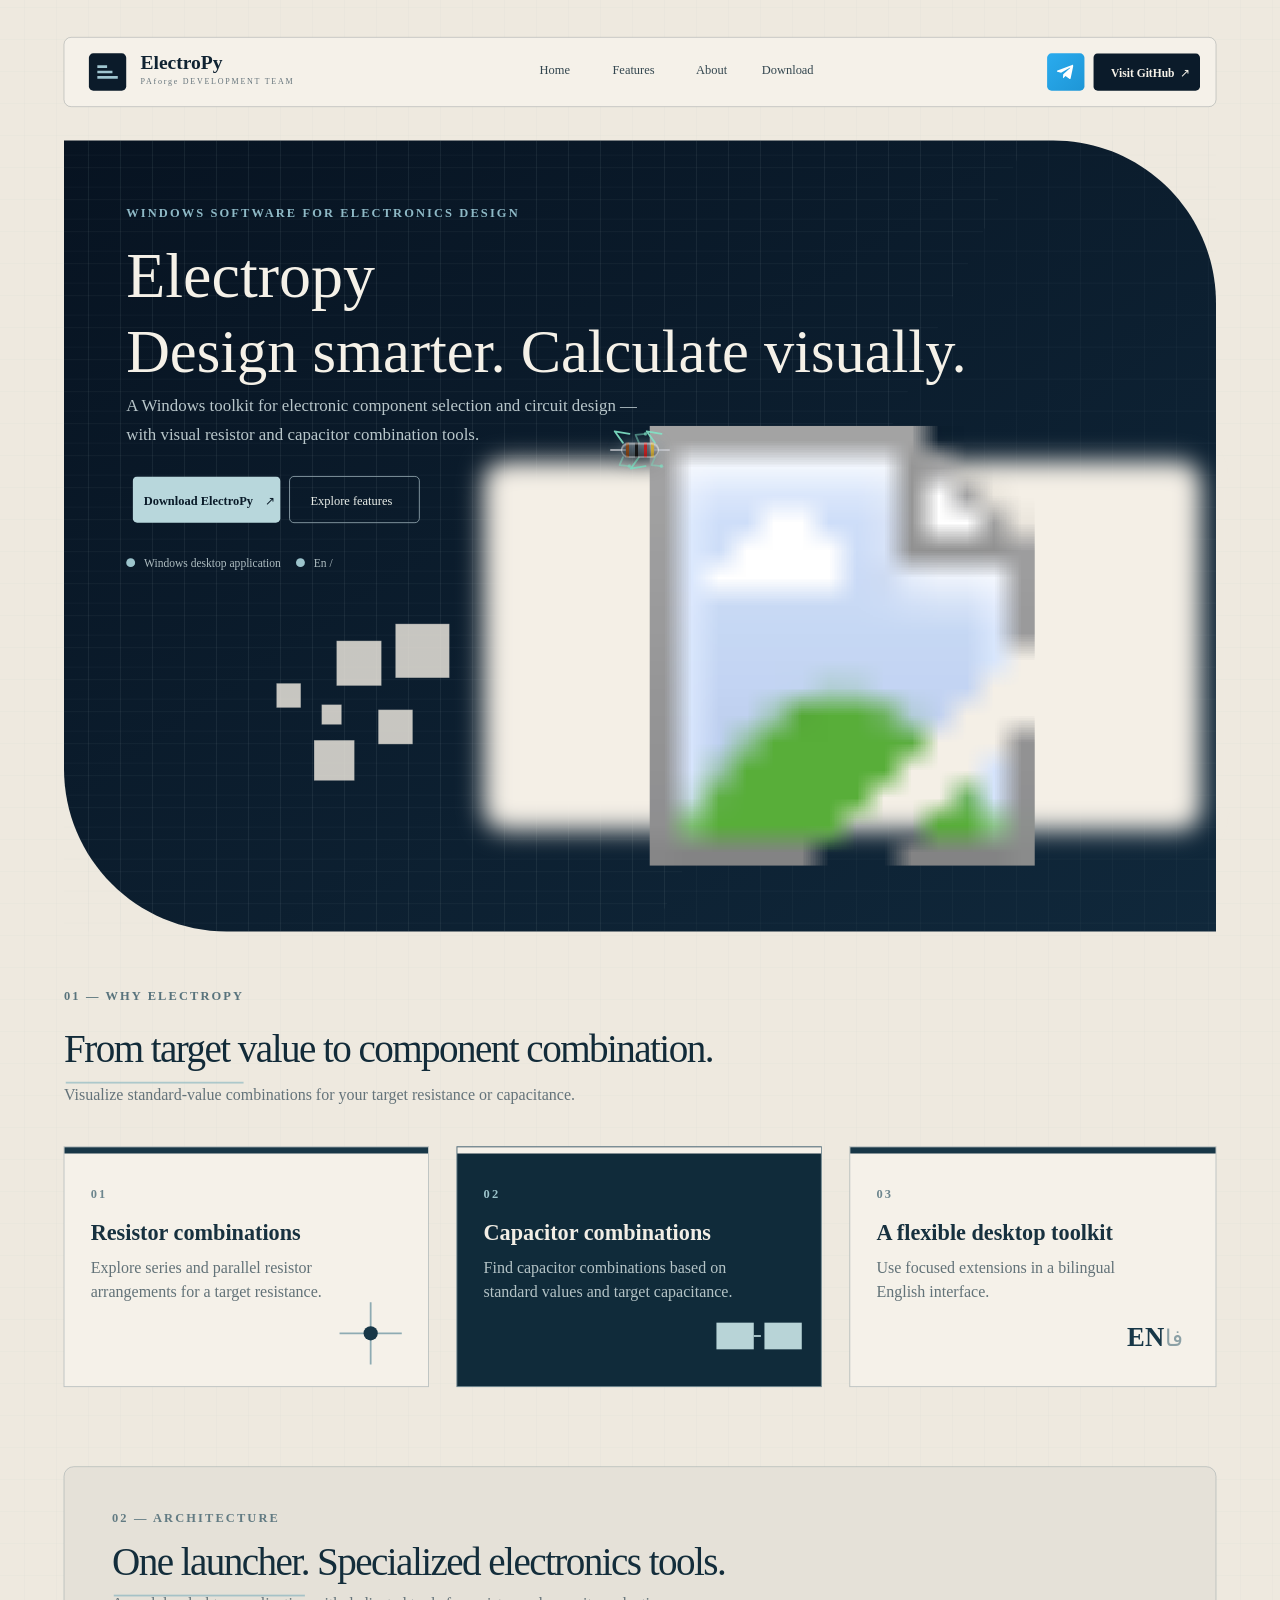
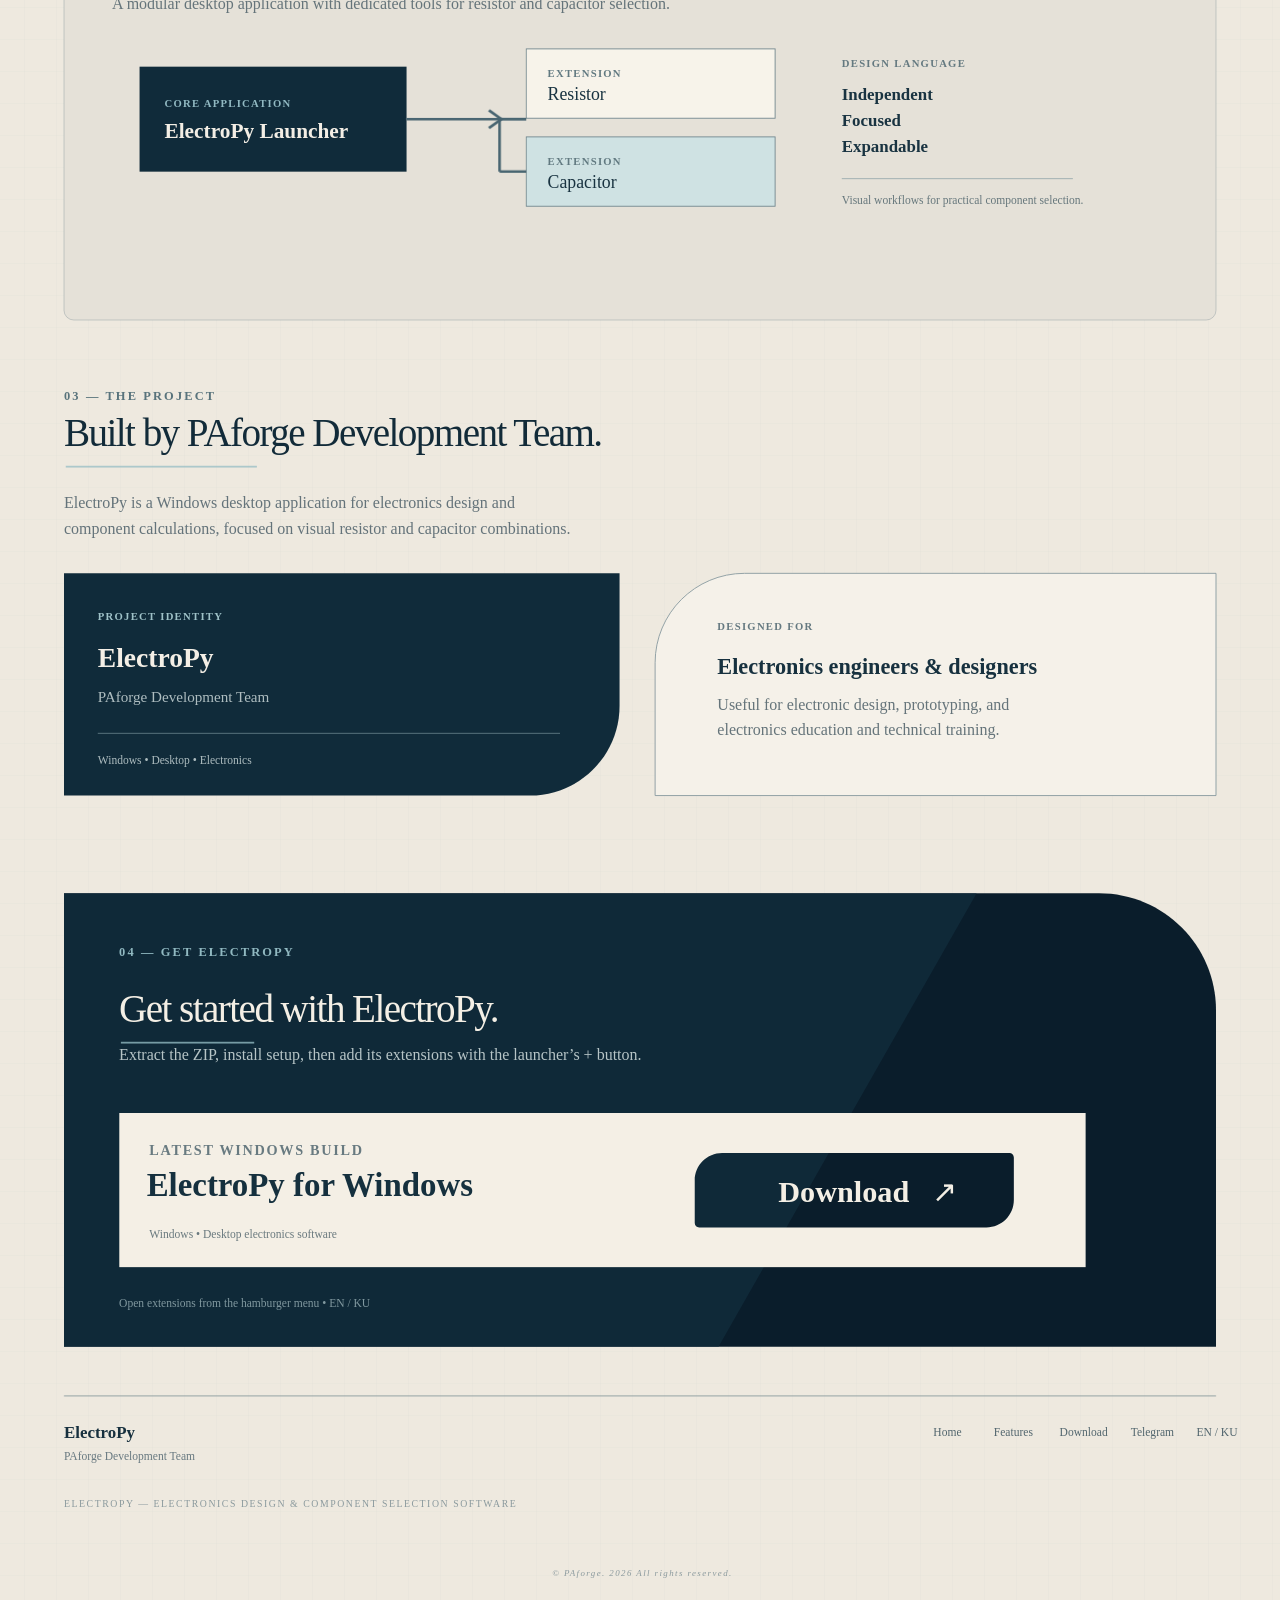
==== commit fc31f384: "remove farsi index.html" ====
--- a/index.html
+++ b/index.html
@@ -959,7 +959,7 @@
                   <tspan x="0" y="0" data-text="hero_badge_lang_1">English / </tspan>
                 </text>
                 <text class="st3" transform="translate(405.95 638)">
-                  <tspan x="0" y="0" data-text="hero_badge_lang_2">فارسی</tspan>
+                  <!-- <tspan x="0" y="0" data-text="hero_badge_lang_2">فارسی</tspan> -->
                 </text>
               </g>
             </g>
@@ -1204,7 +1204,7 @@
 
             <text class="st56" transform="translate(134 3270)">
               <tspan x="0" y="0" data-text="download_footer">Windows desktop application • English / </tspan>
-              <tspan x="234.7427" y="0">فارسی</tspan>
+              <!-- <tspan x="234.7427" y="0">فارسی</tspan> -->
             </text>
           </g>
 
@@ -1331,7 +1331,7 @@
           <circle cx="45" cy="456" r="4" fill="#9cc4cc"/>
           <text x="57" y="460" font-size="12" fill="#aebdc1">
             <tspan data-text="hero_badge_lang_1">English /</tspan>
-            <tspan data-text="hero_badge_lang_2"> فارسی</tspan>
+            <!-- <tspan data-text="hero_badge_lang_2"> فارسی</tspan> -->
           </text>
         </g>
 
@@ -1592,7 +1592,7 @@
         </g>
 
         <text textLength="350" lengthAdjust="spacingAndGlyphs" x="40" y="3296" font-size="12" fill="#80989f">
-          <tspan data-text="download_footer">Windows desktop application • English / فارسی</tspan>
+          <tspan data-text="download_footer">Windows desktop application • </tspan>
         </text>
       </g>
 
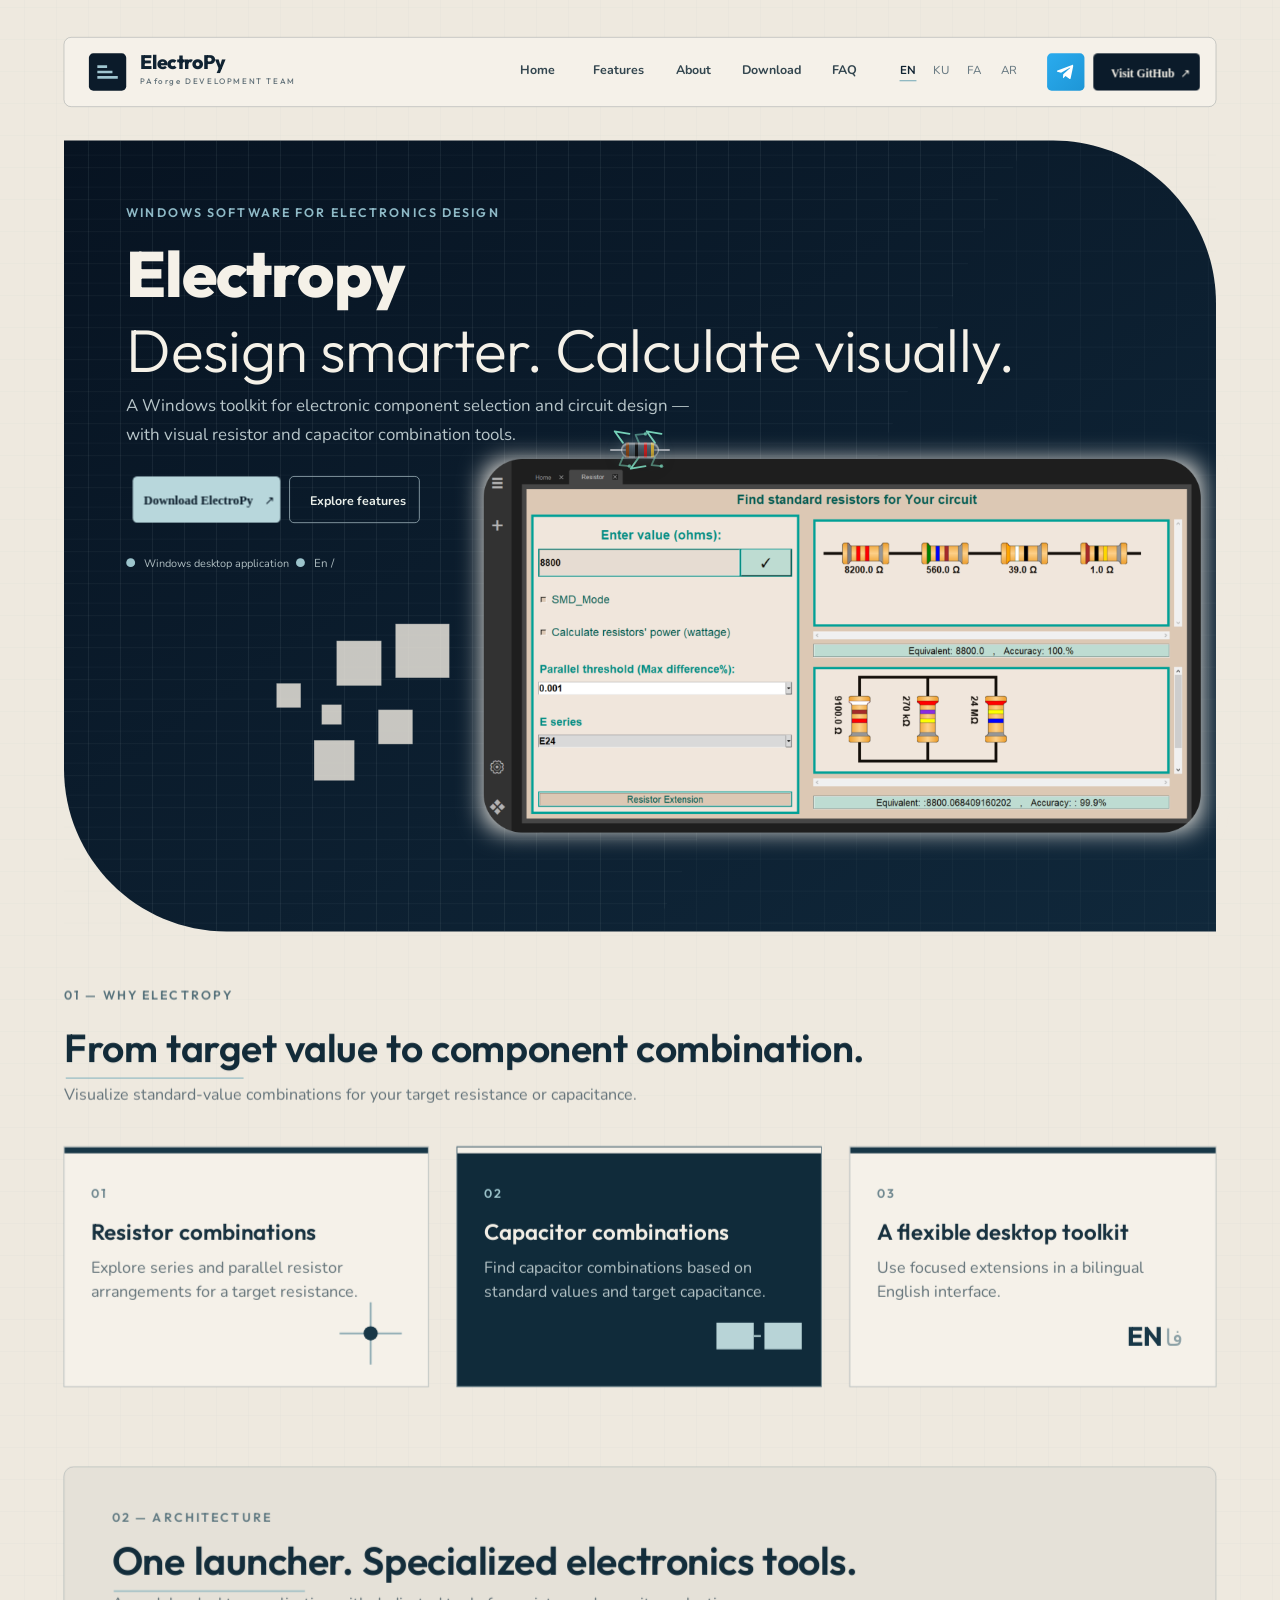
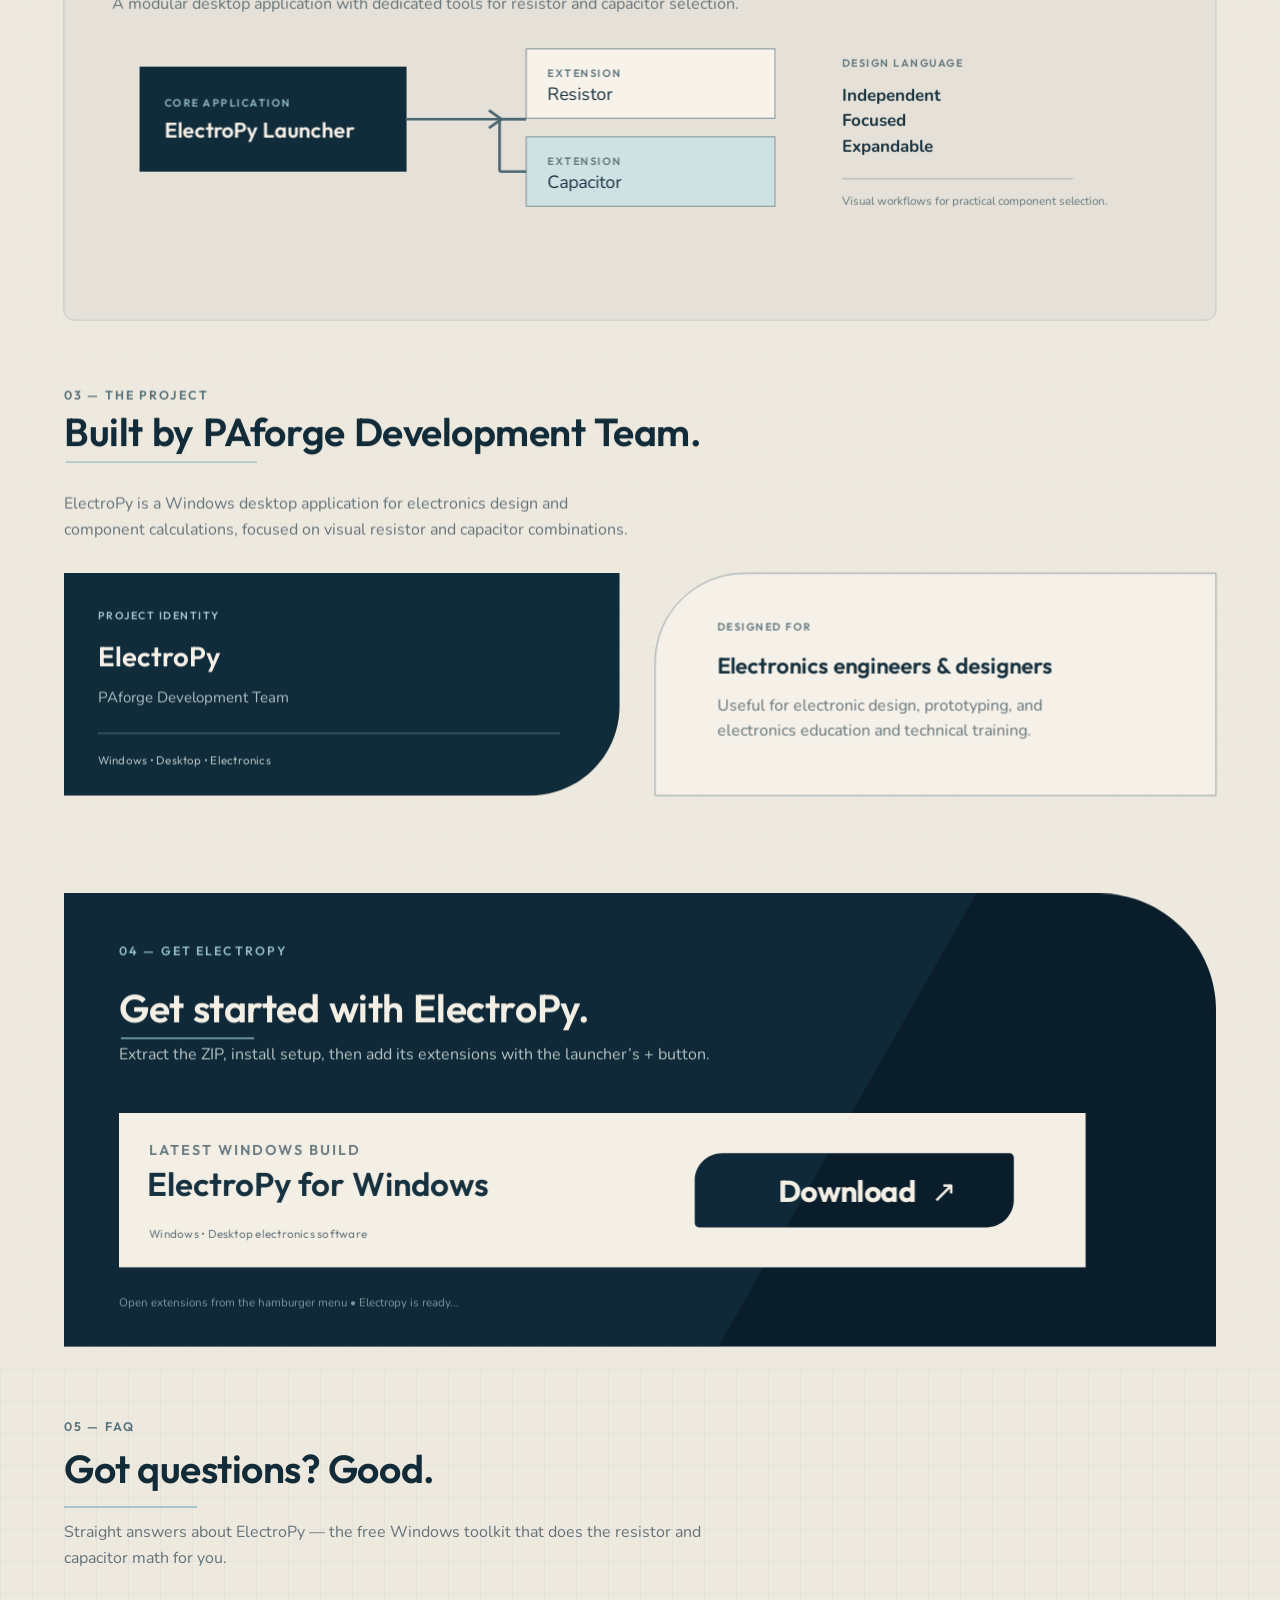
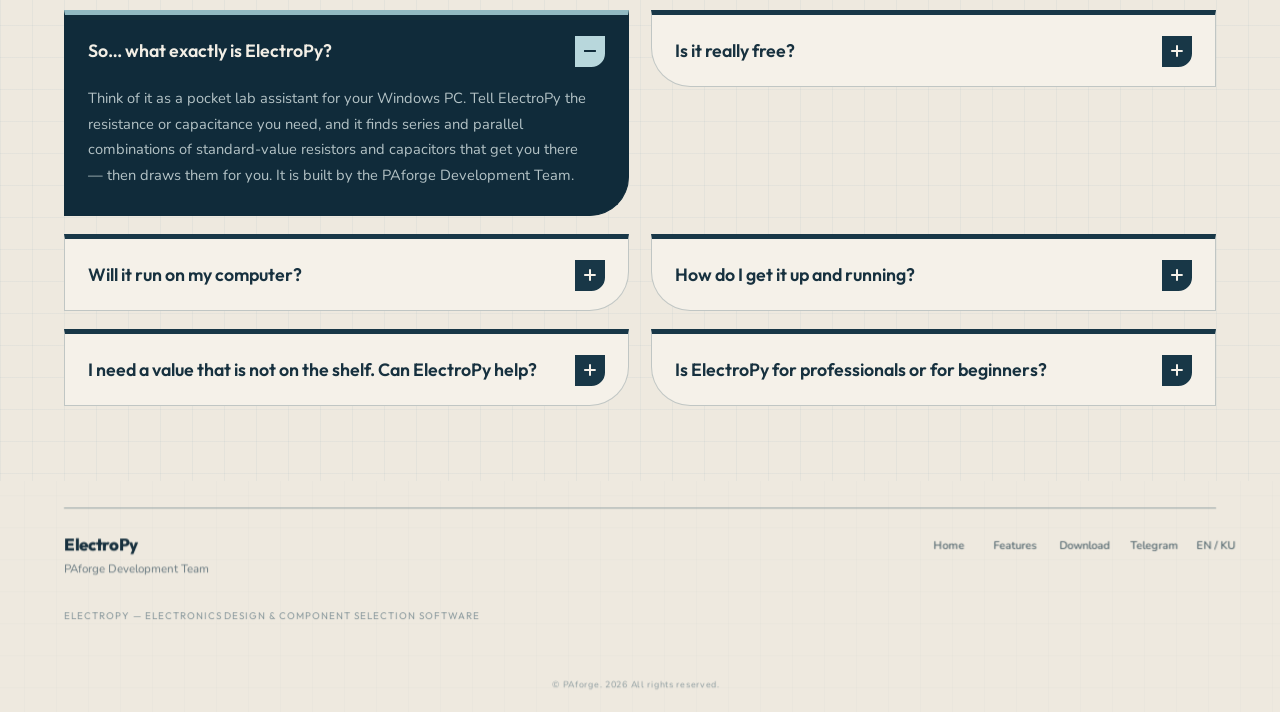
==== commit fedd2b65: "A big update new languages and seo" ====
--- a/index.html
+++ b/index.html
@@ -1,578 +1,275 @@
 <!DOCTYPE html>
-<html lang="en" dir="ltr">
+<html lang="en" dir="ltr" data-lang="en">
 <head>
-<meta name="google-site-verification" content="y4TLE__KYcweNOFC9bByHxNJOLmzyhSzI86XXsCqPfM" />
 <meta charset="UTF-8">
 <meta name="viewport" content="width=device-width, initial-scale=1.0, maximum-scale=5.0">
-<title data-text="page_title">ElectroPy — Desktop Electronics Toolkit</title>
+<title data-text="page_title">ElectroPy by PAforge — Electronics Design &amp; Calculation Software</title>
+<meta name="description" content="ElectroPy is a free Windows toolkit for electronics design. Visually find series and parallel resistor and capacitor combinations for any target value.">
+<meta name="keywords" content="ElectroPy, Electropy, PAforge, electronics design software, resistor combination calculator, capacitor combination calculator, series parallel resistor calculator, standard resistor values, E24 E96 resistor finder, component selection tool, circuit design, Windows electronics toolkit">
+<meta name="author" content="PAforge Development Team">
+<meta name="publisher" content="PAforge">
+<meta name="application-name" content="ElectroPy">
+<meta name="robots" content="index, follow, max-image-preview:large, max-snippet:-1, max-video-preview:-1">
+<meta name="googlebot" content="index, follow, max-image-preview:large, max-snippet:-1">
+<meta name="google-site-verification" content="y4TLE__KYcweNOFC9bByHxNJOLmzyhSzI86XXsCqPfM">
+<meta name="theme-color" content="#0a1d2b">
+<meta name="color-scheme" content="light">
+<meta name="format-detection" content="telephone=no">
+
+<!-- ===== CANONICAL + LANGUAGE VERSIONS ===== -->
+<link rel="canonical" href="https://electropy.paforge.ir/">
+<link rel="alternate" hreflang="en" href="https://electropy.paforge.ir/">
+<link rel="alternate" hreflang="ku" href="https://electropy.paforge.ir/ku/">
+<link rel="alternate" hreflang="ckb" href="https://electropy.paforge.ir/ku/">
+<link rel="alternate" hreflang="fa" href="https://electropy.paforge.ir/fa/">
+<link rel="alternate" hreflang="ar" href="https://electropy.paforge.ir/ar/">
+<link rel="alternate" hreflang="x-default" href="https://electropy.paforge.ir/">
+
+<!-- ===== OPEN GRAPH / SOCIAL CARDS ===== -->
+<meta property="og:type" content="website">
+<meta property="og:site_name" content="ElectroPy">
+<meta property="og:title" content="ElectroPy — Design smarter. Calculate visually.">
+<meta property="og:description" content="A Windows toolkit for electronic component selection and circuit design, with visual resistor and capacitor combination tools.">
+<meta property="og:url" content="https://electropy.paforge.ir/">
+<meta property="og:image" content="https://electropy.paforge.ir/assets/og/og-en.jpg">
+<meta property="og:image:secure_url" content="https://electropy.paforge.ir/assets/og/og-en.jpg">
+<meta property="og:image:type" content="image/jpeg">
+<meta property="og:image:width" content="1200">
+<meta property="og:image:height" content="630">
+<meta property="og:image:alt" content="ElectroPy resistor extension showing series and parallel resistor combinations for a target value">
+<meta property="og:locale" content="en_US">
+<meta property="og:locale:alternate" content="ckb_IQ">
+<meta property="og:locale:alternate" content="fa_IR">
+<meta property="og:locale:alternate" content="ar_AR">
+<meta name="twitter:card" content="summary_large_image">
+<meta name="twitter:title" content="ElectroPy — Design smarter. Calculate visually.">
+<meta name="twitter:description" content="A Windows toolkit for electronic component selection and circuit design, with visual resistor and capacitor combination tools.">
+<meta name="twitter:image" content="https://electropy.paforge.ir/assets/og/og-en.jpg">
+<meta name="twitter:image:alt" content="ElectroPy resistor extension showing series and parallel resistor combinations for a target value">
 
 <!-- ===== FAVICONS ===== -->
-<link rel="icon" type="image/png" href="/favicon-96x96.png" sizes="96x96" />
-<link rel="icon" type="image/svg+xml" href="/favicon.svg" />
-<link rel="shortcut icon" href="/favicon.ico" />
-<link rel="apple-touch-icon" sizes="180x180" href="/apple-touch-icon.png" />
-<meta name="apple-mobile-web-app-title" content="Electropy" />
-<link rel="manifest" href="/site.webmanifest" />
-<link rel="icon" type="image/png" href="/favicon-96x96.png" sizes="96x96" />
-<link rel="icon" type="image/svg+xml" href="/favicon.svg" />
-<link rel="shortcut icon" href="/favicon.ico" />
-<link rel="apple-touch-icon" sizes="180x180" href="/apple-touch-icon.png" />
-<meta name="apple-mobile-web-app-title" content="Electropy" />
-<link rel="manifest" href="/site.webmanifest" />
-
-<!-- ===== TEXTS ===== -->
+<link rel="icon" type="image/png" href="./favicon-96x96.png" sizes="96x96">
+<link rel="icon" type="image/svg+xml" href="./favicon.svg">
+<link rel="shortcut icon" href="./favicon.ico">
+<link rel="apple-touch-icon" sizes="180x180" href="./apple-touch-icon.png">
+<meta name="apple-mobile-web-app-title" content="Electropy">
+<link rel="manifest" href="./site.webmanifest">
+
+<!-- ===== PERFORMANCE ===== -->
+<link rel="preload" as="image" href="./assets/images/preview.webp" fetchpriority="high">
+
+<!-- ===== STYLES ===== -->
+<link rel="stylesheet" href="./assets/css/fonts.css">
+<link rel="stylesheet" href="./assets/css/main.css">
+
+<!-- ===== TEXTS (all 4 languages) ===== -->
 <script src="./texts.js"></script>
 
-<style>
-/* ============================================================
-   ELECTROPY — pure CSS + vanilla JS
-   ============================================================ */
-
-:root {
-  --paper: #eee9df;
-  --ink: #0b1b2a;
-  --ink-2: #102332;
-  --accent: #91b9c2;
-  --accent-2: #cfe2e3;
-  --tg: #2AABEE;
-  --tg-hover: #3DBDF5;
-  --tg-dark: #1E96D6;
-  --ease-out: cubic-bezier(.22, 1, .36, 1);
-  --ease-spring: cubic-bezier(.34, 1.56, .64, 1);
+<!-- ===== STRUCTURED DATA ===== -->
+<script type="application/ld+json">
+{
+  "@context": "https://schema.org",
+  "@graph": [
+    {
+      "@type": "Organization",
+      "@id": "https://electropy.paforge.ir/#organization",
+      "name": "PAforge",
+      "alternateName": [
+        "PAforge Development Team",
+        "PAforge Development Team"
+      ],
+      "url": "https://electropy.paforge.ir/",
+      "logo": {
+        "@type": "ImageObject",
+        "url": "https://electropy.paforge.ir/web-app-manifest-512x512.png",
+        "width": 512,
+        "height": 512
+      },
+      "sameAs": [
+        "https://t.me/PAforge",
+        "https://github.com/PAforge-dev-team"
+      ]
+    },
+    {
+      "@type": "WebSite",
+      "@id": "https://electropy.paforge.ir/#website",
+      "url": "https://electropy.paforge.ir/",
+      "name": "ElectroPy",
+      "alternateName": [
+        "Electropy",
+        "Electropy"
+      ],
+      "description": "ElectroPy is a free Windows toolkit for electronics design. Visually find series and parallel resistor and capacitor combinations for any target value.",
+      "inLanguage": [
+        "en",
+        "ckb",
+        "fa",
+        "ar"
+      ],
+      "publisher": {
+        "@id": "https://electropy.paforge.ir/#organization"
+      }
+    },
+    {
+      "@type": "WebPage",
+      "@id": "https://electropy.paforge.ir/#webpage",
+      "url": "https://electropy.paforge.ir/",
+      "name": "ElectroPy by PAforge — Electronics Design & Calculation Software",
+      "description": "ElectroPy is a free Windows toolkit for electronics design. Visually find series and parallel resistor and capacitor combinations for any target value.",
+      "inLanguage": "en",
+      "isPartOf": {
+        "@id": "https://electropy.paforge.ir/#website"
+      },
+      "about": {
+        "@id": "https://electropy.paforge.ir/#software"
+      },
+      "mainEntity": {
+        "@id": "https://electropy.paforge.ir/#software"
+      },
+      "primaryImageOfPage": {
+        "@type": "ImageObject",
+        "url": "https://electropy.paforge.ir/assets/images/preview.webp",
+        "width": 1920,
+        "height": 1000,
+        "caption": "ElectroPy for Windows — resistor combination tool preview"
+      },
+      "dateModified": "2026-11-14",
+      "breadcrumb": {
+        "@id": "https://electropy.paforge.ir/#breadcrumb"
+      },
+      "hasPart": {
+        "@id": "https://electropy.paforge.ir/#faq"
+      }
+    },
+    {
+      "@type": "SoftwareApplication",
+      "@id": "https://electropy.paforge.ir/#software",
+      "name": "ElectroPy",
+      "alternateName": [
+        "Electropy",
+        "Electropy"
+      ],
+      "description": "ElectroPy is a Windows desktop application for electronics design and component calculations. Enter a target resistance or capacitance and it visualizes series and parallel combinations of standard-value resistors and capacitors.",
+      "url": "https://electropy.paforge.ir/",
+      "image": "https://electropy.paforge.ir/assets/images/preview.webp",
+      "screenshot": {
+        "@type": "ImageObject",
+        "url": "https://electropy.paforge.ir/assets/images/preview.webp",
+        "width": 1920,
+        "height": 1000,
+        "caption": "ElectroPy for Windows — resistor combination tool preview"
+      },
+      "applicationCategory": "UtilitiesApplication",
+      "applicationSubCategory": "Electronics design software",
+      "operatingSystem": "Windows",
+      "softwareVersion": "1.0.0",
+      "datePublished": "2026-10-25",
+      "fileSize": "24.4 MB",
+      "downloadUrl": "https://github.com/PAforge-dev-team/Electropy/releases/download/Electropy/Electropy_V1.0.0%2B2Exts.zip",
+      "installUrl": "https://github.com/PAforge-dev-team/Electropy/releases",
+      "isAccessibleForFree": true,
+      "offers": {
+        "@type": "Offer",
+        "price": "0",
+        "priceCurrency": "USD",
+        "availability": "https://schema.org/InStock"
+      },
+      "featureList": [
+        "Series and parallel resistor combinations for a target resistance",
+        "Capacitor combinations based on standard values and a target capacitance",
+        "Modular launcher with independent resistor and capacitor extensions",
+        "Bilingual desktop interface"
+      ],
+      "keywords": "ElectroPy, Electropy, PAforge, electronics design software, resistor combination calculator, capacitor combination calculator, series parallel resistor calculator, standard resistor values, E24 E96 resistor finder, component selection tool, circuit design, Windows electronics toolkit",
+      "author": {
+        "@id": "https://electropy.paforge.ir/#organization"
+      },
+      "publisher": {
+        "@id": "https://electropy.paforge.ir/#organization"
+      }
+    },
+    {
+      "@type": "FAQPage",
+      "@id": "https://electropy.paforge.ir/#faq",
+      "inLanguage": "en",
+      "isPartOf": {
+        "@id": "https://electropy.paforge.ir/#webpage"
+      },
+      "about": {
+        "@id": "https://electropy.paforge.ir/#software"
+      },
+      "mainEntity": [
+        {
+          "@type": "Question",
+          "name": "So… what exactly is ElectroPy?",
+          "acceptedAnswer": {
+            "@type": "Answer",
+            "text": "Think of it as a pocket lab assistant for your Windows PC. Tell ElectroPy the resistance or capacitance you need, and it finds series and parallel combinations of standard-value resistors and capacitors that get you there — then draws them for you. It is built by the PAforge Development Team."
+          }
+        },
+        {
+          "@type": "Question",
+          "name": "Is it really free?",
+          "acceptedAnswer": {
+            "@type": "Answer",
+            "text": "Yes, really. No price tag, no trial timer, no catch. Grab the latest Windows build from the official ElectroPy page on GitHub and start designing."
+          }
+        },
+        {
+          "@type": "Question",
+          "name": "Will it run on my computer?",
+          "acceptedAnswer": {
+            "@type": "Answer",
+            "text": "If your computer runs Windows, you are good to go. ElectroPy is a desktop application for Windows: download the ZIP, install it, done."
+          }
+        },
+        {
+          "@type": "Question",
+          "name": "How do I get it up and running?",
+          "acceptedAnswer": {
+            "@type": "Answer",
+            "text": "Three small steps. Download the ZIP and extract it. Run the setup. Then add the Resistor and Capacitor extensions with the + button in the ElectroPy Launcher and open them from the hamburger menu. That is it — you are ready."
+          }
+        },
+        {
+          "@type": "Question",
+          "name": "I need a value that is not on the shelf. Can ElectroPy help?",
+          "acceptedAnswer": {
+            "@type": "Answer",
+            "text": "That is exactly its job. Type in your target resistance or capacitance and pick a standard value series. ElectroPy tries series and parallel arrangements of real, standard parts and shows each option as a diagram — with its equivalent value and accuracy — so you can pick the best one at a glance."
+          }
+        },
+        {
+          "@type": "Question",
+          "name": "Is ElectroPy for professionals or for beginners?",
+          "acceptedAnswer": {
+            "@type": "Answer",
+            "text": "Both. Electronics engineers and circuit designers use it to save time while designing and prototyping. Students and hobbyists use it to see how series and parallel combinations actually work. If you ever stared at a parts drawer doing math in your head, ElectroPy is for you."
+          }
+        }
+      ]
+    },
+    {
+      "@type": "BreadcrumbList",
+      "@id": "https://electropy.paforge.ir/#breadcrumb",
+      "itemListElement": [
+        {
+          "@type": "ListItem",
+          "position": 1,
+          "name": "PAforge",
+          "item": "https://github.com/PAforge-dev-team"
+        },
+        {
+          "@type": "ListItem",
+          "position": 2,
+          "name": "Electropy",
+          "item": "https://electropy.paforge.ir/"
+        }
+      ]
+    }
+  ]
 }
-
-* { margin: 0; padding: 0; box-sizing: border-box; }
-html { scroll-behavior: smooth; }
-body {
-  background: var(--paper);
-  font-family: 'Segoe UI', Tahoma, sans-serif;
-  overflow-x: hidden;
-  -webkit-font-smoothing: antialiased;
-}
-body.menu-open { overflow: hidden; }
-
-@media (hover: hover) and (pointer: fine) {
-  body, body * { cursor: none !important; }
-}
-
-.page-wrapper { width: 100%; }
-.page-desktop { display: block; }
-.page-mobile  { display: none; }
-.page-desktop > svg, .page-mobile > svg {
-  display: block; width: 100%; height: auto; overflow: visible;
-  user-select: none; -webkit-user-select: none;
-}
-
-/* ================= LOADING SCREEN ================= */
-.loader {
-  position: fixed; inset: 0; z-index: 99999;
-  background: #0a1d2b;
-  display: flex; align-items: center; justify-content: center;
-  flex-direction: column; gap: 26px;
-  transition: opacity .9s ease, visibility .9s ease;
-}
-.loader.hidden { opacity: 0; visibility: hidden; pointer-events: none; }
-.loader-resistor { width: 120px; height: 60px; }
-.loader-resistor svg { width: 100%; height: 100%; }
-.loader-bar {
-  width: 220px; height: 2px;
-  background: rgba(145,185,194,.18);
-  border-radius: 2px; overflow: hidden; position: relative;
-}
-.loader-bar::after {
-  content: ''; position: absolute; inset: 0; width: 0;
-  background: linear-gradient(90deg, #91b9c2, #cfe2e3);
-  animation: loadFill 1.7s cubic-bezier(.65,0,.35,1) forwards;
-  box-shadow: 0 0 12px rgba(145,185,194,.7);
-}
-@keyframes loadFill { to { width: 100%; } }
-.loader-text {
-  color: #91b9c2; font-size: 11px; letter-spacing: .35em;
-  font-weight: 600;
-  animation: pulseText 1.6s ease-in-out infinite;
-}
-@keyframes pulseText { 0%,100% { opacity: .45; } 50% { opacity: 1; } }
-.ldr-body {
-  stroke-dasharray: 400; stroke-dashoffset: 400;
-  animation: drawLine 1.4s ease .2s forwards;
-}
-@keyframes drawLine { to { stroke-dashoffset: 0; } }
-.ldr-band { opacity: 0; animation: bandIn .3s ease forwards; }
-.ldr-band:nth-child(2) { animation-delay: .9s; }
-.ldr-band:nth-child(3) { animation-delay: 1.0s; }
-.ldr-band:nth-child(4) { animation-delay: 1.1s; }
-.ldr-band:nth-child(5) { animation-delay: 1.2s; }
-@keyframes bandIn { to { opacity: 1; } }
-.ldr-glow {
-  fill: none; stroke: #91b9c2; stroke-width: 1; opacity: 0;
-  animation: glowPulse 1.8s ease-in-out .6s infinite;
-}
-@keyframes glowPulse { 0%,100% { opacity: 0; } 50% { opacity: .5; } }
-
-/* ================= SCROLL PROGRESS ================= */
-.scroll-progress {
-  position: fixed; top: 0; left: 0;
-  height: 2px; width: 0%;
-  background: linear-gradient(90deg, #91b9c2, #17303e);
-  z-index: 9999;
-  transition: width .15s linear;
-}
-
-/* ================= STICKY HEADER ================= */
-.sticky-header {
-  position: fixed; top: -100px; left: 0; right: 0;
-  height: 78px; z-index: 9998;
-  pointer-events: none;
-  background: rgba(238, 233, 223, 0.62);
-  backdrop-filter: blur(22px) saturate(180%);
-  -webkit-backdrop-filter: blur(22px) saturate(180%);
-  border-bottom: 1px solid rgba(23,48,62,.08);
-  box-shadow: 0 4px 24px rgba(16,43,58,.05);
-  transition: top .45s var(--ease-out), opacity .45s ease;
-  display: flex; align-items: center;
-  padding: 0 clamp(20px, 4vw, 72px);
-  opacity: 0;
-}
-.sticky-header.visible { top: 0; pointer-events: auto; opacity: 1; }
-.sticky-inner {
-  width: 100%; max-width: 1440px; margin: 0 auto;
-  display: flex; align-items: center; justify-content: space-between; gap: 20px;
-}
-.sticky-brand {
-  display: flex; align-items: center; gap: 12px;
-  color: #102332; font-weight: 700; font-size: 22px; letter-spacing: -.02em;
-  transition: transform .35s var(--ease-spring);
-  background: none; border: none; padding: 0;
-}
-.sticky-brand:hover { transform: scale(1.03); }
-.sticky-brand-icon {
-  width: 42px; height: 42px; border-radius: 5px;
-  background: var(--ink);
-  display: flex; align-items: center; justify-content: center;
-  flex-shrink: 0;
-  transition: transform .4s var(--ease-spring), box-shadow .4s ease;
-}
-.sticky-brand:hover .sticky-brand-icon {
-  transform: rotate(-6deg) scale(1.06);
-  box-shadow: 0 6px 18px rgba(11,27,42,.30);
-}
-.sticky-brand-icon svg { width: 100%; height: 100%; display: block; }
-.sticky-nav {
-  display: flex; align-items: center;
-  gap: clamp(20px, 3vw, 40px);
-  font-size: 14px; color: #33464f;
-}
-.sticky-nav button {
-  background: none; border: none; font: inherit; color: inherit;
-  padding: 4px 0;
-  transition: color .35s ease, transform .35s var(--ease-spring);
-  position: relative;
-}
-.sticky-nav button:hover { color: #79a7b2; transform: translateY(-1px); }
-.sticky-nav button::after {
-  content: ''; position: absolute; left: 0; bottom: -4px;
-  width: 0; height: 1px; background: #91b9c2;
-  transition: width .4s var(--ease-out);
-}
-.sticky-nav button:hover::after { width: 100%; }
-
-/* گروه دکمه‌های اکشن هدر */
-.sticky-actions {
-  display: flex; align-items: center; gap: 10px;
-  flex-shrink: 0;
-}
-
-/* دکمه گیت‌هاب هدر */
-.sticky-cta {
-  background: var(--ink); color: #e8e4dc;
-  font-size: 13px; font-weight: 600; font-family: inherit;
-  padding: 0 20px; height: 44px;
-  border-radius: 5px; border: none;
-  transition: transform .35s var(--ease-spring), filter .4s ease, box-shadow .4s ease;
-  display: inline-flex; align-items: center; justify-content: center;
-  gap: 7px; line-height: 1;
-  white-space: nowrap;
-}
-.sticky-cta span { display: inline-flex; align-items: center; }
-.sticky-cta svg { display: block; transition: transform .35s var(--ease-spring); flex-shrink: 0; }
-.sticky-cta:hover {
-  transform: translateY(-2px) scale(1.04);
-  filter: brightness(1.15);
-  box-shadow: 0 8px 22px rgba(145,185,194,.45);
-}
-.sticky-cta:hover svg { transform: translate(1px, -1px); }
-.sticky-cta:active { transform: scale(.96); }
-
-/* دکمه تلگرام هدر — آیکونی، جمع‌وجور */
-.sticky-tg-icon {
-  width: 44px; height: 44px;
-  border-radius: 5px; border: none;
-  background: linear-gradient(135deg, var(--tg) 0%, var(--tg-dark) 100%);
-  color: #fff;
-  display: inline-flex; align-items: center; justify-content: center;
-  padding: 0; flex-shrink: 0;
-  box-shadow: 0 2px 10px rgba(42,171,238,.28);
-  transition: transform .35s var(--ease-spring), box-shadow .4s ease, filter .4s ease;
-}
-.sticky-tg-icon svg { display: block; position: relative; z-index: 1; }
-.sticky-tg-icon:hover {
-  transform: translateY(-2px) scale(1.06);
-  filter: brightness(1.08);
-  box-shadow: 0 8px 22px rgba(42,171,238,.5), 0 0 0 2px rgba(145,185,194,.35);
-}
-.sticky-tg-icon:active { transform: scale(.95); }
-
-/* ================= HAMBURGER ================= */
-.hamburger {
-  display: none;
-  width: 42px; height: 42px; border-radius: 8px;
-  background: var(--ink); border: none;
-  position: relative; z-index: 10001;
-  align-items: center; justify-content: center; flex-direction: column; gap: 5px;
-  transition: transform .35s var(--ease-spring), background .3s ease;
-  padding: 0; flex-shrink: 0;
-}
-.hamburger:hover { background: #17303e; transform: scale(1.06); }
-.hamburger:active { transform: scale(.93); }
-.hamburger span {
-  display: block; width: 19px; height: 2px;
-  background: var(--accent-2); border-radius: 2px;
-  transition: transform .38s var(--ease-out), opacity .25s ease;
-  transform-origin: center;
-}
-.hamburger.open span:nth-child(1) { transform: translateY(7px) rotate(45deg); }
-.hamburger.open span:nth-child(2) { opacity: 0; transform: scaleX(0); }
-.hamburger.open span:nth-child(3) { transform: translateY(-7px) rotate(-45deg); }
-
-/* ================= MOBILE MENU ================= */
-.mobile-menu {
-  display: none;
-  position: fixed; top: 68px; left: 12px; right: 12px;
-  z-index: 10000;
-  background: rgba(10, 29, 43, 0.97);
-  backdrop-filter: blur(18px) saturate(140%);
-  -webkit-backdrop-filter: blur(18px) saturate(140%);
-  border-radius: 12px;
-  border: 1px solid rgba(145,185,194,.28);
-  box-shadow: 0 18px 40px rgba(0,0,0,.35);
-  flex-direction: column; padding: 10px; gap: 2px;
-  opacity: 0; visibility: hidden;
-  transform: translateY(-14px) scale(.985);
-  transform-origin: top center;
-  transition: opacity .32s ease, visibility .32s ease, transform .4s var(--ease-out);
-}
-.mobile-menu.open { opacity: 1; visibility: visible; transform: translateY(0) scale(1); }
-.mobile-menu-header {
-  display: flex; align-items: center; gap: 10px;
-  padding: 6px 6px 12px; margin-bottom: 4px;
-  border-bottom: 1px solid rgba(145,185,194,.18);
-}
-.mobile-menu-logo {
-  width: 42px; height: 42px; border-radius: 5px;
-  background: var(--ink);
-  display: flex; align-items: center; justify-content: center;
-  flex-shrink: 0; overflow: hidden;
-}
-.mobile-menu-logo svg { width: 100%; height: 100%; display: block; }
-.mobile-menu-brand-text { display: flex; flex-direction: column; line-height: 1.1; }
-.mobile-menu-brand-name {
-  color: var(--accent-2); font-size: 17px; font-weight: 700; letter-spacing: -.01em;
-}
-.mobile-menu-brand-sub {
-  color: #65747b; font-size: 8px; letter-spacing: .22em;
-  font-weight: 600; margin-top: 3px;
-}
-.mobile-menu-header, .mobile-menu a {
-  opacity: 0; transform: translateY(-9px);
-  transition:
-    opacity .3s ease calc(var(--i, 0) * 45ms),
-    transform .45s var(--ease-out) calc(var(--i, 0) * 45ms),
-    background .25s ease, color .25s ease, border-color .25s ease;
-}
-.mobile-menu.open .mobile-menu-header,
-.mobile-menu.open a { opacity: 1; transform: translateY(0); }
-.mobile-menu a {
-  color: var(--accent-2); font-size: 15px; font-weight: 600;
-  letter-spacing: .04em; text-decoration: none;
-  padding: 12px 16px; border-radius: 8px;
-  border: 1px solid transparent;
-  display: flex; align-items: center; justify-content: space-between;
-}
-.mobile-menu a .m-chev {
-  color: rgba(145,185,194,.55);
-  transition: transform .25s ease, color .25s ease;
-}
-.mobile-menu a:hover, .mobile-menu a:active {
-  background: rgba(145,185,194,.12);
-  color: #91b9c2;
-  border-color: rgba(145,185,194,.3);
-}
-.mobile-menu a:hover .m-chev, .mobile-menu a:active .m-chev {
-  transform: translateX(4px); color: #91b9c2;
-}
-
-/* دکمه گیت‌هاب منوی موبایل */
-.mobile-menu .mobile-gh-btn {
-  margin-top: 6px;
-  background: #91b9c2; color: #0a1d2b !important;
-  font-weight: 700; padding: 13px 20px !important;
-  border-radius: 8px; border: none !important;
-  justify-content: center; gap: 8px;
-}
-.mobile-menu .mobile-gh-btn:hover { background: var(--accent-2); color: #0a1d2b !important; }
-
-/* دکمه تلگرام منوی موبایل */
-.mobile-menu .mobile-tg-btn {
-  margin-top: 6px;
-  background: linear-gradient(135deg, var(--tg) 0%, var(--tg-dark) 100%);
-  color: #fff !important;
-  font-weight: 700; padding: 13px 20px !important;
-  border-radius: 8px; border: none !important;
-  justify-content: center; gap: 8px;
-  box-shadow: 0 4px 14px rgba(42,171,238,.3);
-}
-.mobile-menu .mobile-tg-btn:hover {
-  background: linear-gradient(135deg, var(--tg-hover) 0%, var(--tg) 100%);
-  color: #fff !important;
-}
-
-.mobile-backdrop {
-  display: none;
-  position: fixed; inset: 0; z-index: 9999;
-  background: rgba(10, 29, 43, 0.35);
-  backdrop-filter: blur(2px);
-  -webkit-backdrop-filter: blur(2px);
-  opacity: 0; visibility: hidden;
-  transition: opacity .3s ease, visibility .3s ease;
-}
-.mobile-backdrop.open { opacity: 1; visibility: visible; }
-
-/* ================= TOAST ================= */
-.toast {
-  position: fixed; bottom: 30px; left: 50%;
-  transform: translate(-50%) translateY(100px);
-  background: rgba(16,43,58,.95);
-  color: #e8e4dc;
-  font-size: 13px; font-weight: 500; letter-spacing: .05em;
-  padding: 12px 20px; border-radius: 6px;
-  box-shadow: 0 8px 24px rgba(0,0,0,.28);
-  z-index: 99996;
-  opacity: 0;
-  transition: transform .45s var(--ease-out), opacity .45s ease;
-  border: 1px solid rgba(145,185,194,.35);
-  max-width: 90vw; text-align: center;
-  display: inline-flex; align-items: center; gap: 9px;
-  pointer-events: none;
-}
-.toast.show { transform: translate(-50%) translateY(0); opacity: 1; }
-.toast svg { color: #91b9c2; flex-shrink: 0; }
-
-/* ================= SVG BUTTONS & CARDS ================= */
-.btn-g, .feature-card, .arch-block, .proj-panel {
-  transform-box: fill-box; transform-origin: center;
-  will-change: transform, filter;
-}
-.btn-g { transition: transform .4s var(--ease-spring), filter .45s ease; }
-.btn-g:hover { transform: scale(1.05); filter: brightness(1.07) drop-shadow(0 6px 18px rgba(145,185,194,.45)); }
-.btn-g:active { transform: scale(.97); filter: brightness(.94); }
-.btn-outline-g {
-  transform-box: fill-box; transform-origin: center;
-  transition: transform .4s var(--ease-spring), filter .45s ease;
-}
-.btn-outline-g .btn-outline { transition: fill .4s ease; }
-.btn-outline-g:hover { transform: scale(1.04); filter: drop-shadow(0 4px 12px rgba(145,185,194,.3)); }
-.btn-outline-g:hover .btn-outline { fill: rgba(182,215,220,.12); }
-.btn-outline-g:active { transform: scale(.97); }
-.nav-link {
-  transform-box: fill-box; transform-origin: center;
-  transition: fill .4s ease, transform .35s var(--ease-spring);
-}
-.nav-link:hover { fill: #9fd3dd !important; }
-.footer-link { transition: fill .4s ease; }
-.footer-link:hover { fill: #91b9c2 !important; }
-.tg-footer-link { cursor: pointer; }
-.tg-footer-link:hover { fill: var(--tg) !important; }
-.feature-card { transition: transform .5s var(--ease-out), filter .5s ease; }
-.feature-card:hover { transform: translateY(-9px) scale(1.012); filter: drop-shadow(0 16px 30px rgba(16,43,58,.2)); }
-.feature-card:active { transform: translateY(-2px) scale(.995); }
-.arch-block, .proj-panel { transition: transform .5s var(--ease-out), filter .5s ease; }
-.arch-block:hover, .proj-panel:hover { transform: translateY(-6px) scale(1.01); filter: drop-shadow(0 10px 22px rgba(16,43,58,.22)); }
-.arch-block:active, .proj-panel:active { transform: translateY(-1px) scale(.997); }
-.deco-cross { transform-box: fill-box; transform-origin: center; transition: transform .55s var(--ease-out); }
-.feature-card:hover .deco-cross { transform: rotate(90deg); }
-.deco-dot { transform-box: fill-box; transform-origin: center; }
-.feature-card:hover .deco-dot { animation: dotPop .7s var(--ease-spring); }
-@keyframes dotPop { 0% { transform: scale(1); } 45% { transform: scale(1.45); } to { transform: scale(1); } }
-.deco-lang { transform-box: fill-box; transform-origin: center; transition: transform .45s var(--ease-spring); }
-.feature-card:hover .deco-lang { transform: scale(1.12); }
-.dl-pulse { transform-box: fill-box; transform-origin: center; }
-.dl-pulse.pulse { animation: dlPulse 1.5s var(--ease-out); }
-@keyframes dlPulse {
-  0% { filter: none; transform: scale(1); }
-  25% { filter: drop-shadow(0 0 26px rgba(145,185,194,.95)); transform: scale(1.06); }
-  55% { filter: drop-shadow(0 0 14px rgba(145,185,194,.6)); transform: scale(.99); }
-  to { filter: none; transform: scale(1); }
-}
-.launcher-line { stroke-dasharray: 8 6; animation: dashMove 3s linear infinite; }
-@keyframes dashMove { to { stroke-dashoffset: -56; } }
-.dl-card-glow { animation: softPulse 5s ease-in-out infinite; }
-@keyframes softPulse { 0%,100% { opacity: .85; } 50% { opacity: 1; } }
-
-/* ============================================================
-   HERO ENTRANCE
-   ============================================================ */
-@keyframes heroIn {
-  from { opacity: 0; }
-  to   { opacity: 1; }
-}
-.hero-el {
-  opacity: 0;
-  animation-name: heroIn, heroForce;
-  animation-duration: .9s, .01s;
-  animation-timing-function: cubic-bezier(.22,1,.36,1), linear;
-  animation-fill-mode: forwards, forwards;
-  animation-delay: var(--hd, 0ms), 2s;
-}
-@keyframes heroForce { to { opacity: 1; } }
-
-/* ================= SCROLL REVEAL ================= */
-.reveal {
-  opacity: 0; transform: translateY(38px); filter: blur(6px);
-  transition: opacity 1s ease, transform 1.05s var(--ease-out), filter .9s ease;
-  transition-delay: var(--rd, 0ms);
-  will-change: opacity, transform, filter;
-}
-.reveal.in { opacity: 1; transform: translateY(0); filter: blur(0); }
-.sweep-line {
-  transform-box: fill-box; transform-origin: left center;
-  transform: scaleX(0);
-  transition: transform 1.25s var(--ease-out) .3s;
-}
-.reveal.in .sweep-line { transform: scaleX(1); }
-.float-rect {
-  transform-box: fill-box; transform-origin: center;
-  animation: floatSq 9s ease-in-out infinite;
-}
-.float-rect:nth-child(2) { animation-duration: 7.5s;  animation-delay: -1.6s; }
-.float-rect:nth-child(3) { animation-duration: 10.5s; animation-delay: -3.1s; }
-.float-rect:nth-child(4) { animation-duration: 8.2s;  animation-delay: -2.2s; }
-.float-rect:nth-child(5) { animation-duration: 11s;   animation-delay: -4.4s; }
-.float-rect:nth-child(6) { animation-duration: 7s;    animation-delay: -0.8s; }
-@keyframes floatSq {
-  0%,100% { transform: translate(0) rotate(0); }
-  33%     { transform: translate(5px, -13px) rotate(5deg); }
-  66%     { transform: translate(-4px, -5px) rotate(-4deg); }
-}
-
-/* ================= CLICK RIPPLE ================= */
-.click-ripple {
-  position: fixed;
-  width: 12px; height: 12px;
-  border-radius: 50%;
-  border: 1.5px solid #91b9c2;
-  pointer-events: none;
-  z-index: 9998;
-  transform: translate(-50%, -50%) scale(1);
-  opacity: .9;
-  animation: clickRipple .8s ease-out forwards;
-}
-.click-ripple.touch {
-  width: 20px; height: 20px;
-  background: rgba(145,185,194,.18);
-  border-width: 1px;
-}
-@keyframes clickRipple { to { transform: translate(-50%, -50%) scale(6); opacity: 0; } }
-
-/* ================= RESISTOR CURSOR ================= */
-.resistor-shadow {
-  position: fixed; left: 0; top: 0;
-  width: 32px; height: 11px; border-radius: 999px;
-  transform-origin: center center;
-  z-index: 99997; pointer-events: none;
-  background: radial-gradient(ellipse, rgba(0,0,0,0.5) 0%, rgba(0,0,0,0.25) 45%, rgba(0,0,0,0) 75%);
-  filter: blur(3px);
-  opacity: 0; transition: opacity .5s ease;
-  will-change: transform;
-}
-.resistor-body {
-  position: fixed; left: 0; top: 0;
-  width: 38px; height: 15px; border-radius: 999px;
-  transform-origin: center center;
-  z-index: 99998; pointer-events: none;
-  background:
-    linear-gradient(90deg,
-      transparent 0%, transparent 10%,
-      rgba(139,69,19,0.95) 10%, rgba(139,69,19,0.95) 19%,
-      transparent 19%, transparent 35%,
-      rgba(20,20,20,0.95) 35%, rgba(20,20,20,0.95) 44%,
-      transparent 44%, transparent 60%,
-      rgba(200,30,30,0.95) 60%, rgba(200,30,30,0.95) 69%,
-      transparent 69%, transparent 81%,
-      rgba(212,175,55,0.95) 81%, rgba(212,175,55,0.95) 90%,
-      transparent 90%, transparent 100%),
-    linear-gradient(180deg, rgba(255,255,255,0.22), rgba(255,255,255,0.03) 45%, rgba(0,0,0,0.12) 100%),
-    rgba(255,255,255,0.10);
-  border: 1.5px solid rgba(255,255,255,0.45);
-  box-shadow:
-    inset 0 1px 1px rgba(255,255,255,0.5),
-    inset 0 -2px 6px rgba(0,0,0,0.25),
-    0 0 14px rgba(145,185,194,0.35),
-    0 6px 20px rgba(0,0,0,0.18);
-  backdrop-filter: blur(10px) saturate(160%);
-  -webkit-backdrop-filter: blur(10px) saturate(160%);
-  opacity: 0; transition: opacity .5s ease;
-  will-change: transform;
-}
-.resistor-body.active, .resistor-shadow.active { opacity: 1; }
-.cursor-stage {
-  position: fixed; inset: 0; z-index: 99996;
-  pointer-events: none; opacity: 0; transition: opacity .5s ease;
-  will-change: opacity;
-}
-.cursor-stage.active { opacity: 1; }
-@media (hover: none), (pointer: coarse) {
-  .cursor-stage, .resistor-body, .resistor-shadow { display: none !important; }
-}
-
-/* ================= RESPONSIVE ================= */
-@media (max-width: 1024px) {
-  .sticky-header { height: 68px; padding: 0 24px; }
-  .sticky-brand { font-size: 19px; }
-  .sticky-brand-icon { width: 36px; height: 36px; }
-}
-@media (max-width: 880px) {
-  .page-desktop { display: none; }
-  .page-mobile  { display: block; padding-top: 66px; }
-  .sticky-header { height: 62px; padding: 0 16px; }
-  .sticky-brand { font-size: 17px; gap: 9px; }
-  .sticky-brand-icon { width: 34px; height: 34px; }
-  .sticky-nav, .sticky-cta, .sticky-tg-icon { display: none !important; }
-  .hamburger, .mobile-menu { display: flex; }
-  .mobile-backdrop { display: block; }
-  .toast { font-size: 12px; padding: 10px 16px; bottom: 18px; }
-  .reveal { transform: translateY(26px); }
-}
-@media (max-width: 480px) {
-  .page-mobile { padding-top: 60px; }
-  .sticky-header { height: 56px; padding: 0 12px; }
-  .sticky-brand { font-size: 15px; }
-  .sticky-brand-icon { width: 30px; height: 30px; }
-  .hamburger { width: 38px; height: 38px; }
-  .hamburger span { width: 17px; }
-  .mobile-menu { top: 60px; left: 8px; right: 8px; padding: 8px; }
-  .mobile-menu-logo { width: 36px; height: 36px; }
-  .mobile-menu-brand-name { font-size: 15px; }
-  .mobile-menu a { font-size: 14px; padding: 11px 14px; }
-  .mobile-menu .mobile-gh-btn { padding: 12px 18px !important; font-size: 14px; }
-  .mobile-menu .mobile-tg-btn { padding: 12px 18px !important; font-size: 14px; }
-}
-@media (prefers-reduced-motion: reduce) {
-  html { scroll-behavior: auto; }
-  .reveal { transition: opacity .3s ease; transform: none; filter: none; }
-  .hero-el { animation: none !important; opacity: 1 !important; }
-  .float-rect, .launcher-line, .dl-card-glow { animation: none !important; }
-}
-</style>
+</script>
 </head>
 <body>
 
@@ -589,13 +286,13 @@
     </svg>
   </div>
   <div class="loader-bar"></div>
-  <div class="loader-text">LOADING ELECTROPY</div>
+  <div class="loader-text" data-text="loader_text">LOADING ELECTROPY</div>
 </div>
 
 <!-- ========== STICKY HEADER ========== -->
 <header class="sticky-header" id="stickyHeader">
   <div class="sticky-inner">
-    <button class="sticky-brand" id="brandBtn" aria-label="ElectroPy — back to top">
+    <button class="sticky-brand" id="brandBtn" aria-label="ElectroPy — back to top" data-aria="aria_back_to_top">
       <div class="sticky-brand-icon">
         <svg viewBox="0 0 42 42" xmlns="http://www.w3.org/2000/svg">
           <rect x="0" y="0" width="42" height="42" rx="5" fill="#0b1b2a"/>
@@ -609,19 +306,21 @@
       <button data-nav="features" data-text="nav_features">Features</button>
       <button data-nav="about" data-text="nav_about">About</button>
       <button data-nav="download" data-text="nav_download">Download</button>
+      <button data-nav="faq" data-text="nav_faq">FAQ</button>
     </nav>
     <div class="sticky-actions">
-      <button class="sticky-tg-icon" id="headerTelegramBtn" aria-label="Join PAforge Telegram channel" title="PAforge on Telegram">
+      <nav class="lang-switch" aria-label="Language" data-aria="aria_language"><a href="./" hreflang="en" lang="en" title="English" data-lang-link="en" class="is-active" aria-current="page">EN</a><a href="./ku/" hreflang="ku" lang="ckb" title="کوردی" data-lang-link="ku">KU</a><a href="./fa/" hreflang="fa" lang="fa" title="فارسی" data-lang-link="fa">FA</a><a href="./ar/" hreflang="ar" lang="ar" title="العربية" data-lang-link="ar">AR</a></nav>
+      <button class="sticky-tg-icon" id="headerTelegramBtn" aria-label="Join PAforge Telegram channel" data-aria="aria_telegram" title="PAforge on Telegram" data-title="title_telegram">
         <svg width="20" height="20" viewBox="0 0 24 24" fill="currentColor" aria-hidden="true">
           <path d="M21.94 4.6 18.6 20.3c-.25 1.12-.91 1.4-1.85.87l-5.1-3.76-2.46 2.37c-.27.27-.5.5-1.02.5l.36-5.2 9.45-8.54c.41-.36-.09-.57-.64-.2L5.66 13.1.62 11.5c-1.1-.34-1.11-1.1.23-1.63L20.54 2.4c.91-.33 1.71.21 1.4 2.2z"/>
         </svg>
       </button>
-      <button class="sticky-cta" id="headerGithubBtn" aria-label="Visit GitHub">
+      <button class="sticky-cta" id="headerGithubBtn" aria-label="Visit GitHub" data-aria="nav_visit_github">
         <span data-text="nav_visit_github">Visit GitHub</span>
         <svg width="14" height="14" viewBox="0 0 24 24" fill="none" stroke="currentColor" stroke-width="2.4" stroke-linecap="round" stroke-linejoin="round"><path d="M7 7h10v10"/><path d="M7 17 17 7"/></svg>
       </button>
     </div>
-    <button class="hamburger" id="hamburger" aria-label="Menu" aria-expanded="false">
+    <button class="hamburger" id="hamburger" aria-label="Menu" data-aria="aria_menu" aria-expanded="false">
       <span></span><span></span><span></span>
     </button>
   </div>
@@ -639,7 +338,7 @@
     </div>
     <div class="mobile-menu-brand-text">
       <span class="mobile-menu-brand-name" data-text="brand">ElectroPy</span>
-      <span class="mobile-menu-brand-sub" data-text="brand_sub">PARKAM DEVELOPMENT TEAM</span>
+      <span class="mobile-menu-brand-sub" data-text="brand_sub">PAforge DEVELOPMENT TEAM</span>
     </div>
   </div>
   <a style="--i:1" data-nav="home" role="menuitem"><span data-text="nav_home">Home</span>
@@ -654,6 +353,9 @@
   <a style="--i:4" data-nav="download" role="menuitem"><span data-text="nav_download">Download</span>
     <svg class="m-chev" width="17" height="17" viewBox="0 0 24 24" fill="none" stroke="currentColor" stroke-width="2" stroke-linecap="round" stroke-linejoin="round"><path d="m9 18 6-6-6-6"/></svg>
   </a>
+  <a style="--i:5" data-nav="faq" role="menuitem"><span data-text="nav_faq">FAQ</span>
+    <svg class="m-chev" width="17" height="17" viewBox="0 0 24 24" fill="none" stroke="currentColor" stroke-width="2" stroke-linecap="round" stroke-linejoin="round"><path d="m9 18 6-6-6-6"/></svg>
+  </a>
   <a class="mobile-tg-btn" style="--i:5" id="mobileTelegramBtn" role="menuitem" href="https://t.me/PAforge" target="_blank" rel="noopener">
     <svg width="16" height="16" viewBox="0 0 24 24" fill="currentColor" aria-hidden="true">
       <path d="M21.94 4.6 18.6 20.3c-.25 1.12-.91 1.4-1.85.87l-5.1-3.76-2.46 2.37c-.27.27-.5.5-1.02.5l.36-5.2 9.45-8.54c.41-.36-.09-.57-.64-.2L5.66 13.1.62 11.5c-1.1-.34-1.11-1.1.23-1.63L20.54 2.4c.91-.33 1.71.21 1.4 2.2z"/>
@@ -663,14 +365,69 @@
   <a class="mobile-gh-btn" style="--i:6" id="mobileGithubBtn" role="menuitem"><span data-text="nav_visit_github">Visit GitHub</span>
     <svg width="16" height="16" viewBox="0 0 24 24" fill="none" stroke="currentColor" stroke-width="2.6" stroke-linecap="round" stroke-linejoin="round"><path d="M7 7h10v10"/><path d="M7 17 17 7"/></svg>
   </a>
+  <nav class="mobile-lang" aria-label="Language" data-aria="aria_language"><a style="--i:7" href="./" hreflang="en" lang="en" data-lang-link="en" class="is-active" aria-current="page">English</a><a style="--i:7" href="./ku/" hreflang="ku" lang="ckb" data-lang-link="ku">کوردی</a><a style="--i:7" href="./fa/" hreflang="fa" lang="fa" data-lang-link="fa">فارسی</a><a style="--i:7" href="./ar/" hreflang="ar" lang="ar" data-lang-link="ar">العربية</a></nav>
 </div>
 
 <!-- ========== MAIN CONTENT ========== -->
 <main class="page-wrapper">
 
+  <!-- ===== SEMANTIC CONTENT (same texts as the artwork, for search engines & screen readers) ===== -->
+  <article class="sr-only" id="content">
+    <header>
+      <h1><span data-text="hero_title">Electropy</span> — <span data-text="hero_subtitle">Design smarter. Calculate visually.</span></h1>
+      <p><span data-text="hero_eyebrow">WINDOWS SOFTWARE FOR ELECTRONICS DESIGN</span></p>
+      <p><span data-text="hero_desc_line1">A Windows toolkit for electronic component selection and circuit design —</span> <span data-text="hero_desc_line2">with visual resistor and capacitor combination tools.</span></p>
+      <p><a href="https://github.com/PAforge-dev-team/Electropy/releases/download/Electropy/Electropy_V1.0.0+2Exts.zip" rel="noopener"><span data-text="hero_btn_download">Download ElectroPy</span></a> · <span data-text="hero_badge_os">Windows desktop application</span></p>
+      <img src="./assets/images/preview.webp" width="1920" height="1000" alt="ElectroPy for Windows — resistor combination tool preview" data-alt="preview_alt" decoding="async">
+    </header>
+    <section>
+      <h2><span data-text="features_title">From target value to component combination.</span></h2>
+      <p><span data-text="features_desc">Visualize standard-value combinations for your target resistance or capacitance.</span></p>
+      <h3><span data-text="feature_1_title">Resistor combinations</span></h3>
+      <p><span data-text="feature_1_desc_line1">Explore series and parallel resistor</span> <span data-text="feature_1_desc_line2">arrangements for a target resistance.</span></p>
+      <h3><span data-text="feature_2_title">Capacitor combinations</span></h3>
+      <p><span data-text="feature_2_desc_line1">Find capacitor combinations based on</span> <span data-text="feature_2_desc_line2">standard values and target capacitance.</span></p>
+      <h3><span data-text="feature_3_title">A flexible desktop toolkit</span></h3>
+      <p><span data-text="feature_3_desc_line1">Use focused extensions in a bilingual</span> <span data-text="feature_3_desc_line2">English interface.</span></p>
+    </section>
+    <section>
+      <h2><span data-text="about_title">One launcher. Specialized electronics tools.</span></h2>
+      <p><span data-text="about_desc">A modular desktop application with dedicated tools for resistor and capacitor selection.</span></p>
+      <ul>
+        <li><span data-text="about_core_label">CORE APPLICATION</span>: <span data-text="about_core_name">ElectroPy Launcher</span></li>
+        <li><span data-text="about_ext_label">EXTENSION</span>: <span data-text="about_ext_resistor">Resistor</span></li>
+        <li><span data-text="about_ext_label">EXTENSION</span>: <span data-text="about_ext_capacitor">Capacitor</span></li>
+      </ul>
+      <p><span data-text="about_design_label">DESIGN LANGUAGE</span>: <span data-text="about_design_1">Independent</span>, <span data-text="about_design_2">Focused</span>, <span data-text="about_design_3">Expandable</span>. <span data-text="about_design_desc">Visual workflows for practical component selection.</span></p>
+    </section>
+    <section>
+      <h2><span data-text="project_title">Built by PAforge Development Team.</span></h2>
+      <p><span data-text="project_desc_line1">ElectroPy is a Windows desktop application for electronics design and</span> <span data-text="project_desc_line2">component calculations, focused on visual resistor and capacitor combinations.</span></p>
+      <p><span data-text="project_identity_name">ElectroPy</span> — <span data-text="project_identity_team">PAforge Development Team</span> — <span data-text="project_identity_tags">Windows • Desktop • Electronics</span></p>
+      <h3><span data-text="project_designed_title">Electronics engineers &amp; designers</span></h3>
+      <p><span data-text="project_designed_desc_line1">Useful for electronic design, prototyping, and</span> <span data-text="project_designed_desc_line2">electronics education and technical training.</span></p>
+    </section>
+    <section>
+      <h2><span data-text="download_title">Get started with ElectroPy.</span></h2>
+      <p><span data-text="download_desc">Extract the ZIP, install setup, then add its extensions with the launcher’s + button.</span></p>
+      <p><a href="https://github.com/PAforge-dev-team/Electropy/releases/download/Electropy/Electropy_V1.0.0+2Exts.zip" rel="noopener"><span data-text="download_card_btn">Download</span> — <span data-text="download_card_title">ElectroPy for Windows</span></a> (<span data-text="download_card_meta">Windows • Desktop electronics software</span>)</p>
+      <p><span data-text="download_footer">Open extensions from the hamburger menu • Electropy is ready...</span></p>
+    </section>
+    <footer>
+      <p><span data-text="footer_tagline">ELECTROPY — ELECTRONICS DESIGN &amp; COMPONENT SELECTION SOFTWARE</span></p>
+      <ul>
+        <li><a href="https://github.com/PAforge-dev-team/Electropy" rel="noopener"><span data-text="nav_visit_github">Visit GitHub</span></a></li>
+        <li><a href="https://t.me/PAforge" rel="noopener"><span data-text="nav_telegram_channel">PAforge Telegram Channel</span></a></li>
+      </ul>
+      <nav aria-label="Language" data-aria="aria_language"><ul><li><a href="./" hreflang="en" lang="en" data-lang-link="en">English</a></li><li><a href="./ku/" hreflang="ku" lang="ckb" data-lang-link="ku">کوردی</a></li><li><a href="./fa/" hreflang="fa" lang="fa" data-lang-link="fa">فارسی</a></li><li><a href="./ar/" hreflang="ar" lang="ar" data-lang-link="ar">العربية</a></li></ul></nav>
+      <p><span data-text="footer_copyright">© PAforge. 2026 All rights reserved.</span></p>
+    </footer>
+  </article>
+
+
   <!-- ===== DESKTOP SVG ===== -->
-  <div class="page-desktop">
-    <svg xmlns="http://www.w3.org/2000/svg" version="1.1" xmlns:xlink="http://www.w3.org/1999/xlink" viewBox="0 0 1440 3600" id="mainSvg" preserveAspectRatio="xMidYMid meet">
+  <div class="page-desktop" aria-hidden="true">
+    <svg xmlns="http://www.w3.org/2000/svg" version="1.1" xmlns:xlink="http://www.w3.org/1999/xlink" viewBox="0 0 1440 3340" id="mainSvg" preserveAspectRatio="xMidYMid meet">
       <defs>
         <style>
           .st0 { fill: #cfe2e3; }
@@ -858,6 +615,7 @@
         </filter>
       </defs>
 
+      
       <g class="st28">
         <g id="Layer_1">
           <rect class="st73" width="1440" height="3600"/>
@@ -870,29 +628,39 @@
               <rect class="st124" x="100" y="60" width="42" height="42" rx="5" ry="5"/>
               <path class="st81" d="M111,87h20M111,81h14M111,75h8"/>
               <text class="st39" transform="translate(158 78)">
-                <tspan x="0" y="0" data-text="brand">ElectroPy</tspan>
+                <tspan x="0" y="0" data-text="brand" data-fit="220">ElectroPy</tspan>
               </text>
               <text class="st45" transform="translate(158 95)">
-                <tspan x="0" y="0" data-text="brand_sub">PARKAM DEVELOPMENT TEAM</tspan>
+                <tspan x="0" y="0" data-text="brand_sub" data-fit="420">PAforge DEVELOPMENT TEAM</tspan>
               </text>
             </g>
             <g class="svg-header-nav">
-              <text class="st64 nav-link" data-nav="home" transform="translate(607 83)">
-                <tspan x="0" y="0" data-text="nav_home">Home</tspan>
-              </text>
-              <text class="st64 nav-link" data-nav="features" transform="translate(689 83)">
-                <tspan x="0" y="0" data-text="nav_features">Features</tspan>
-              </text>
-              <text class="st64 nav-link" data-nav="about" transform="translate(783 83)">
-                <tspan x="0" y="0" data-text="nav_about">About</tspan>
-              </text>
-              <text class="st64 nav-link" data-nav="download" transform="translate(857 83)">
-                <tspan x="0" y="0" data-text="nav_download">Download</tspan>
-              </text>
+              <text class="st64 nav-link" data-nav="home" transform="translate(585 83)">
+                <tspan x="0" y="0" data-text="nav_home" data-fit="70">Home</tspan>
+              </text>
+              <text class="st64 nav-link" data-nav="features" transform="translate(667 83)">
+                <tspan x="0" y="0" data-text="nav_features" data-fit="82">Features</tspan>
+              </text>
+              <text class="st64 nav-link" data-nav="about" transform="translate(761 83)">
+                <tspan x="0" y="0" data-text="nav_about" data-fit="62">About</tspan>
+              </text>
+              <text class="st64 nav-link" data-nav="download" transform="translate(835 83)">
+                <tspan x="0" y="0" data-text="nav_download" data-fit="110">Download</tspan>
+              </text>
+              <text class="st64 nav-link" data-nav="faq" transform="translate(936 83)">
+                <tspan x="0" y="0" data-text="nav_faq" data-fit="58">FAQ</tspan>
+              </text>
+            </g>
+
+            <g class="svg-lang">
+              <a href="./" data-lang-link="en" tabindex="-1" class="is-active"><rect class="svg-lang-mark" x="1012" y="90" width="19" height="1.5"/><text class="svg-lang-link" transform="translate(1012 83)"><tspan x="0" y="0">EN</tspan></text></a>
+              <a href="./ku/" data-lang-link="ku" tabindex="-1"><text class="svg-lang-link" transform="translate(1050 83)"><tspan x="0" y="0">KU</tspan></text></a>
+              <a href="./fa/" data-lang-link="fa" tabindex="-1"><text class="svg-lang-link" transform="translate(1088 83)"><tspan x="0" y="0">FA</tspan></text></a>
+              <a href="./ar/" data-lang-link="ar" tabindex="-1"><text class="svg-lang-link" transform="translate(1126 83)"><tspan x="0" y="0">AR</tspan></text></a>
             </g>
 
             <!-- ===== دکمه تلگرام SVG هدر (آیکونی، داخل کادر) ===== -->
-            <g id="navTelegramBtnSvg" class="svg-tg-btn" data-action="telegram" role="button" aria-label="Join PAforge Telegram channel">
+            <g id="navTelegramBtnSvg" class="svg-tg-btn" data-action="telegram" role="button" aria-label="Join PAforge Telegram channel" data-aria="aria_telegram">
               <rect class="tg-bg" x="1178" y="60" width="42" height="42" rx="5" ry="5" fill="url(#tgGrad)"/>
               <g transform="translate(1189 71)">
                 <svg width="20" height="20" viewBox="0 0 24 24" fill="#ffffff" aria-hidden="true">
@@ -905,7 +673,7 @@
             <g id="navGithubBtn" class="btn-g" data-action="github">
               <rect class="st124" x="1230" y="60" width="120" height="42" rx="5" ry="5"/>
               <text class="st20" style="pointer-events:none" transform="translate(1250 87)" text-anchor="start">
-                <tspan class="st80" x="0" y="0" data-text="nav_visit_github">Visit GitHub</tspan>
+                <tspan class="st80" x="0" y="0" data-text="nav_visit_github" data-fit="76">Visit GitHub</tspan>
                 <tspan class="st106" x="78" y="0">↗</tspan>
               </text>
             </g>
@@ -918,48 +686,48 @@
             <path class="st111" d="M72,158h1082.15l-418.62,890h-479.19c-101.81,0-184.34-82.53-184.34-184.34V158Z"/>
             <g>
               <text class="st71 hero-el" style="--hd:120ms" transform="translate(142 244)">
-                <tspan x="0" y="0" data-text="hero_eyebrow">DESKTOP ELECTRONICS TOOLKIT</tspan>
+                <tspan x="0" y="0" data-text="hero_eyebrow" data-fit="1100">WINDOWS SOFTWARE FOR ELECTRONICS DESIGN</tspan>
               </text>
               <g class="st28">
                 <text class="st25 hero-el" style="--hd:260ms" transform="translate(142 334)">
-                  <tspan x="0" y="0" data-text="hero_title">Electropy</tspan>
+                  <tspan x="0" y="0" data-text="hero_title" data-fit="1100">Electropy</tspan>
                 </text>
                 <text class="st5 hero-el" style="--hd:420ms" transform="translate(142 419)">
-                  <tspan x="0" y="0" data-text="hero_subtitle">Electronics, made practical.</tspan>
+                  <tspan x="0" y="0" data-text="hero_subtitle" data-fit="1150">Design smarter. Calculate visually.</tspan>
                 </text>
               </g>
               <text class="st55 hero-el" style="--hd:560ms" transform="translate(142 462)">
-                <tspan x="0" y="0" data-text="hero_desc_line1">A focused Windows toolkit for practical electronics calculations —</tspan>
+                <tspan x="0" y="0" data-text="hero_desc_line1" data-fit="1100">A Windows toolkit for electronic component selection and circuit design —</tspan>
               </text>
               <text class="st55 hero-el" style="--hd:660ms" transform="translate(142 495)">
-                <tspan x="0" y="0" data-text="hero_desc_line2">built around a clean, extensible desktop experience.</tspan>
+                <tspan x="0" y="0" data-text="hero_desc_line2" data-fit="700">with visual resistor and capacitor combination tools.</tspan>
               </text>
               <g class="hero-el" style="--hd:800ms">
                 <g id="heroDownloadBtn" class="btn-g" data-action="scroll-download">
                   <rect class="st87" x="149.35" y="536" width="166" height="52" rx="5" ry="5"/>
                   <text class="st29" style="pointer-events:none" transform="translate(161.65 568)">
-                    <tspan class="st80" x="0" y="0" data-text="hero_btn_download">Download ElectroPy </tspan>
+                    <tspan class="st80" x="0" y="0" data-text="hero_btn_download" data-fit="134">Download ElectroPy</tspan>
                     <tspan class="st106" x="136.41" y="0">↗</tspan>
                   </text>
                 </g>
                 <g id="heroExploreBtn" class="btn-outline-g" data-action="explore">
                   <rect class="st100 btn-outline" x="325.74" y="536" width="146.03" height="52" rx="5" ry="5"/>
                   <text class="st21" style="pointer-events:none" transform="translate(349.26 568)">
-                    <tspan x="0" y="0" data-text="hero_btn_explore">Explore features</tspan>
+                    <tspan x="0" y="0" data-text="hero_btn_explore" data-fit="122">Explore features</tspan>
                   </text>
                 </g>
               </g>
               <g class="hero-el" style="--hd:920ms">
                 <circle class="st94" cx="147" cy="633" r="5"/>
                 <text class="st3" transform="translate(162 638)">
-                  <tspan x="0" y="0" data-text="hero_badge_os">Windows desktop application</tspan>
+                  <tspan x="0" y="0" data-text="hero_badge_os" data-fit="167">Windows desktop application</tspan>
                 </text>
                 <circle class="st94" cx="338" cy="633" r="5"/>
                 <text class="st3" transform="translate(353 638)">
-                  <tspan x="0" y="0" data-text="hero_badge_lang_1">English / </tspan>
+                  <tspan x="0" y="0" data-text="hero_badge_lang_1" data-fit="180">En /</tspan>
                 </text>
                 <text class="st3" transform="translate(405.95 638)">
-                  <!-- <tspan x="0" y="0" data-text="hero_badge_lang_2">فارسی</tspan> -->
+                  <!-- <tspan x="0" y="0" data-text="hero_badge_lang_2" data-fit="120">Ku</tspan> -->
                 </text>
               </g>
             </g>
@@ -968,30 +736,30 @@
           <!-- ===== FEATURES ===== -->
           <g data-section-target="features" class="reveal">
             <text class="st65" transform="translate(72 1125)">
-              <tspan x="0" y="0" data-text="features_eyebrow">01 — WHY ELECTROPY</tspan>
+              <tspan x="0" y="0" data-text="features_eyebrow" data-fit="1296">01 — WHY ELECTROPY</tspan>
             </text>
             <text class="st52" transform="translate(72 1195)">
-              <tspan x="0" y="0" data-text="features_title">Tools without the clutter.</tspan>
+              <tspan x="0" y="0" data-text="features_title" data-fit="1296">From target value to component combination.</tspan>
             </text>
             <rect class="sweep-line" x="74" y="1217" width="200" height="2" fill="#91b9c2" opacity=".7"/>
             <text class="st49" transform="translate(72 1237)">
-              <tspan x="0" y="0" data-text="features_desc">A practical desktop environment built around focused electronics utilities.</tspan>
+              <tspan x="0" y="0" data-text="features_desc" data-fit="1296">Visualize standard-value combinations for your target resistance or capacitance.</tspan>
             </text>
 
             <g class="feature-card reveal" style="--rd:120ms">
               <rect class="st93" x="72" y="1290" width="410" height="270"/>
               <path class="st77" d="M72.56,1290.56h408.95v7H72.56v-7Z"/>
               <text class="st17" transform="translate(102 1348)">
-                <tspan x="0" y="0" data-text="feature_1_num">01</tspan>
+                <tspan x="0" y="0" data-text="feature_1_num" data-fit="120">01</tspan>
               </text>
               <text class="st62" transform="translate(102 1395)">
-                <tspan x="0" y="0" data-text="feature_1_title">Practical tools</tspan>
+                <tspan x="0" y="0" data-text="feature_1_title" data-fit="350">Resistor combinations</tspan>
               </text>
               <text class="st15" transform="translate(102 1432)">
-                <tspan x="0" y="0" data-text="feature_1_desc_line1">Focused calculators for everyday</tspan>
+                <tspan x="0" y="0" data-text="feature_1_desc_line1" data-fit="350">Explore series and parallel resistor</tspan>
               </text>
               <text class="st15" transform="translate(102 1459)">
-                <tspan x="0" y="0" data-text="feature_1_desc_line2">electronics work.</tspan>
+                <tspan x="0" y="0" data-text="feature_1_desc_line2" data-fit="300">arrangements for a target resistance.</tspan>
               </text>
               <path class="st84 deco-cross" d="M382,1500h70M417,1465v70"/>
               <circle class="st77 deco-dot" cx="417" cy="1500" r="8"/>
@@ -1000,16 +768,16 @@
             <g class="feature-card reveal" style="--rd:240ms">
               <rect class="st107" x="514" y="1290" width="410" height="270"/>
               <text class="st18" transform="translate(544 1348)">
-                <tspan x="0" y="0" data-text="feature_2_num">02</tspan>
+                <tspan x="0" y="0" data-text="feature_2_num" data-fit="120">02</tspan>
               </text>
               <text class="st19" transform="translate(544 1395)">
-                <tspan x="0" y="0" data-text="feature_2_title">Extensible by design</tspan>
+                <tspan x="0" y="0" data-text="feature_2_title" data-fit="350">Capacitor combinations</tspan>
               </text>
               <text class="st12" transform="translate(544 1432)">
-                <tspan x="0" y="0" data-text="feature_2_desc_line1">The launcher can load independent</tspan>
+                <tspan x="0" y="0" data-text="feature_2_desc_line1" data-fit="350">Find capacitor combinations based on</tspan>
               </text>
               <text class="st12" transform="translate(544 1459)">
-                <tspan x="0" y="0" data-text="feature_2_desc_line2">extensions at runtime.</tspan>
+                <tspan x="0" y="0" data-text="feature_2_desc_line2" data-fit="350">standard values and target capacitance.</tspan>
               </text>
               <g>
                 <rect class="st109" x="806" y="1488" width="42" height="30"/>
@@ -1022,23 +790,23 @@
             <g class="feature-card reveal" style="--rd:360ms">
               <rect class="st93" x="956" y="1290" width="412" height="270"/>
               <text class="st17" transform="translate(986 1348)">
-                <tspan x="0" y="0" data-text="feature_3_num">03</tspan>
+                <tspan x="0" y="0" data-text="feature_3_num" data-fit="120">03</tspan>
               </text>
               <text class="st62" transform="translate(986 1395)">
-                <tspan x="0" y="0" data-text="feature_3_title">Bilingual interface</tspan>
+                <tspan x="0" y="0" data-text="feature_3_title" data-fit="350">A flexible desktop toolkit</tspan>
               </text>
               <text class="st15" transform="translate(986 1432)">
-                <tspan x="0" y="0" data-text="feature_3_desc_line1">English and Persian support with</tspan>
+                <tspan x="0" y="0" data-text="feature_3_desc_line1" data-fit="350">Use focused extensions in a bilingual</tspan>
               </text>
               <text class="st15" transform="translate(986 1459)">
-                <tspan x="0" y="0" data-text="feature_3_desc_line2">a natural RTL / LTR system.</tspan>
+                <tspan x="0" y="0" data-text="feature_3_desc_line2" data-fit="350">English interface.</tspan>
               </text>
               <g class="deco-lang">
                 <text class="st33" transform="translate(1268 1514)">
-                  <tspan x="0" y="0">EN</tspan>
+                  <tspan x="0" y="0" data-text="feature_3_badge_1">EN</tspan>
                 </text>
                 <text class="st36" transform="translate(1311 1514)">
-                  <tspan x="0" y="0">فا</tspan>
+                  <tspan x="0" y="0" data-text="feature_3_badge_2">فا</tspan>
                 </text>
               </g>
               <path class="st77" d="M956.6,1290.56h410.93v7h-410.93v-7Z"/>
@@ -1049,23 +817,23 @@
           <g data-section-target="about" class="reveal">
             <rect class="st120" x="72" y="1650" width="1296" height="510" rx="10.98" ry="10.98"/>
             <text class="st22" transform="translate(126 1712)">
-              <tspan x="0" y="0" data-text="about_eyebrow">02 — ARCHITECTURE</tspan>
+              <tspan x="0" y="0" data-text="about_eyebrow" data-fit="1180">02 — ARCHITECTURE</tspan>
             </text>
             <text class="st35" transform="translate(126 1772)">
-              <tspan x="0" y="0" data-text="about_title">One core. Independent extensions.</tspan>
+              <tspan x="0" y="0" data-text="about_title" data-fit="1180">One launcher. Specialized electronics tools.</tspan>
             </text>
             <rect class="sweep-line" x="128" y="1794" width="215" height="2" fill="#91b9c2" opacity=".75"/>
             <text class="st46" transform="translate(126 1810)">
-              <tspan x="0" y="0" data-text="about_desc">A simple visual model of ElectroPy's extensible launcher.</tspan>
+              <tspan x="0" y="0" data-text="about_desc" data-fit="1180">A modular desktop application with dedicated tools for resistor and capacitor selection.</tspan>
             </text>
 
             <g class="arch-block reveal" style="--rd:130ms">
               <rect class="st108" x="157" y="1875" width="300" height="118"/>
               <text class="st40" transform="translate(185 1920)">
-                <tspan x="0" y="0" data-text="about_core_label">CORE APPLICATION</tspan>
+                <tspan x="0" y="0" data-text="about_core_label" data-fit="244">CORE APPLICATION</tspan>
               </text>
               <text class="st32" transform="translate(185 1955)">
-                <tspan x="0" y="0" data-text="about_core_name">ElectroPy Launcher</tspan>
+                <tspan x="0" y="0" data-text="about_core_name" data-fit="244">ElectroPy Launcher</tspan>
               </text>
             </g>
             <path class="st82" d="M457,1934h105"/>
@@ -1074,20 +842,20 @@
             <g class="arch-block reveal" style="--rd:250ms">
               <rect class="st1" x="592" y="1855" width="280" height="78"/>
               <text class="st26" transform="translate(616 1887)">
-                <tspan x="0" y="0" data-text="about_ext_label">EXTENSION</tspan>
+                <tspan x="0" y="0" data-text="about_ext_label" data-fit="232">EXTENSION</tspan>
               </text>
               <text class="st48" transform="translate(616 1913)">
-                <tspan x="0" y="0" data-text="about_ext_resistor">Resistor</tspan>
+                <tspan x="0" y="0" data-text="about_ext_resistor" data-fit="232">Resistor</tspan>
               </text>
             </g>
 
             <g class="arch-block reveal" style="--rd:360ms">
               <rect class="st0" x="592" y="1954" width="280" height="78"/>
               <text class="st26" transform="translate(616 1986)">
-                <tspan x="0" y="0" data-text="about_ext_label">EXTENSION</tspan>
+                <tspan x="0" y="0" data-text="about_ext_label" data-fit="232">EXTENSION</tspan>
               </text>
               <text class="st48" transform="translate(616 2012)">
-                <tspan x="0" y="0" data-text="about_ext_capacitor">Capacitor</tspan>
+                <tspan x="0" y="0" data-text="about_ext_capacitor" data-fit="232">Capacitor</tspan>
               </text>
             </g>
 
@@ -1095,20 +863,20 @@
 
             <g>
               <text class="st66" transform="translate(947 1875)">
-                <tspan x="0" y="0" data-text="about_design_label">DESIGN LANGUAGE</tspan>
+                <tspan x="0" y="0" data-text="about_design_label" data-fit="380">DESIGN LANGUAGE</tspan>
               </text>
               <text class="st9" transform="translate(947 1913)">
-                <tspan x="0" y="0" data-text="about_design_1">Independent</tspan>
+                <tspan x="0" y="0" data-text="about_design_1" data-fit="380">Independent</tspan>
               </text>
               <text class="st9" transform="translate(947 1942)">
-                <tspan x="0" y="0" data-text="about_design_2">Focused</tspan>
+                <tspan x="0" y="0" data-text="about_design_2" data-fit="380">Focused</tspan>
               </text>
               <text class="st9" transform="translate(947 1971)">
-                <tspan x="0" y="0" data-text="about_design_3">Expandable</tspan>
+                <tspan x="0" y="0" data-text="about_design_3" data-fit="380">Expandable</tspan>
               </text>
               <path class="st118" d="M947,2001h260"/>
               <text class="st11" transform="translate(947 2030)">
-                <tspan x="0" y="0" data-text="about_design_desc">Technical surfaces, simple hierarchy.</tspan>
+                <tspan x="0" y="0" data-text="about_design_desc" data-fit="380">Visual workflows for practical component selection.</tspan>
               </text>
             </g>
           </g>
@@ -1116,51 +884,51 @@
           <!-- ===== THE PROJECT ===== -->
           <g class="reveal">
             <text class="st65" transform="translate(72 2250)">
-              <tspan x="0" y="0" data-text="project_eyebrow">03 — THE PROJECT</tspan>
+              <tspan x="0" y="0" data-text="project_eyebrow" data-fit="1296">03 — THE PROJECT</tspan>
             </text>
             <g>
               <text class="st52" transform="translate(72 2302)">
-                <tspan x="0" y="0" data-text="project_title">Built by Parkam Development Team.</tspan>
+                <tspan x="0" y="0" data-text="project_title" data-fit="1296">Built by PAforge Development Team.</tspan>
               </text>
               <rect class="sweep-line" x="74" y="2324" width="215" height="2" fill="#91b9c2" opacity=".7"/>
               <text class="st49" transform="translate(72 2372)">
-                <tspan x="0" y="0" data-text="project_desc_line1">ElectroPy is an independent software project focused on making</tspan>
+                <tspan x="0" y="0" data-text="project_desc_line1" data-fit="1296">ElectroPy is a Windows desktop application for electronics design and</tspan>
               </text>
               <text class="st49" transform="translate(72 2401)">
-                <tspan x="0" y="0" data-text="project_desc_line2">electronics utilities easier to access and use on Windows.</tspan>
+                <tspan x="0" y="0" data-text="project_desc_line2" data-fit="1296">component calculations, focused on visual resistor and capacitor combinations.</tspan>
               </text>
             </g>
 
             <g class="proj-panel reveal" style="--rd:140ms">
               <path class="st108" d="M72,2445h625v149.38c0,55.53-45.09,100.62-100.62,100.62H72v-250h0Z"/>
               <text class="st51" transform="translate(110 2497)">
-                <tspan x="0" y="0" data-text="project_identity_label">PROJECT IDENTITY</tspan>
+                <tspan x="0" y="0" data-text="project_identity_label" data-fit="520">PROJECT IDENTITY</tspan>
               </text>
               <text class="st30" transform="translate(110 2550)">
-                <tspan x="0" y="0" data-text="project_identity_name">ElectroPy</tspan>
+                <tspan x="0" y="0" data-text="project_identity_name" data-fit="520">ElectroPy</tspan>
               </text>
               <text class="st61" transform="translate(110 2590)">
-                <tspan x="0" y="0" data-text="project_identity_team">Parkam Development Team</tspan>
+                <tspan x="0" y="0" data-text="project_identity_team" data-fit="520">PAforge Development Team</tspan>
               </text>
               <path class="st125" d="M110,2625h520"/>
               <text class="st47" transform="translate(110 2660)">
-                <tspan x="0" y="0" data-text="project_identity_tags">Windows • Desktop • Electronics</tspan>
+                <tspan x="0" y="0" data-text="project_identity_tags" data-fit="520">Windows • Desktop • Electronics</tspan>
               </text>
             </g>
 
             <g class="proj-panel reveal" style="--rd:280ms">
               <path class="st91" d="M837.62,2445h530.38v250h-631v-149.38c0-55.53,45.09-100.62,100.62-100.62Z"/>
               <text class="st13" transform="translate(807 2509)">
-                <tspan x="0" y="0" data-text="project_designed_label">DESIGNED FOR</tspan>
+                <tspan x="0" y="0" data-text="project_designed_label" data-fit="520">DESIGNED FOR</tspan>
               </text>
               <text class="st62" transform="translate(807 2558)">
-                <tspan x="0" y="0" data-text="project_designed_title">Students &amp; electronics enthusiasts</tspan>
+                <tspan x="0" y="0" data-text="project_designed_title" data-fit="520">Electronics engineers &amp; designers</tspan>
               </text>
               <text class="st46" transform="translate(807 2599)">
-                <tspan x="0" y="0" data-text="project_designed_desc_line1">A focused interface that keeps the useful parts</tspan>
+                <tspan x="0" y="0" data-text="project_designed_desc_line1" data-fit="520">Useful for electronic design, prototyping, and</tspan>
               </text>
               <text class="st46" transform="translate(807 2627)">
-                <tspan x="0" y="0" data-text="project_designed_desc_line2">close and the unnecessary complexity away.</tspan>
+                <tspan x="0" y="0" data-text="project_designed_desc_line2" data-fit="520">electronics education and technical training.</tspan>
               </text>
             </g>
           </g>
@@ -1170,14 +938,14 @@
             <path class="st104" d="M72,2805h1164.42c72.67,0,131.58,58.91,131.58,131.58v378.42H72v-510Z"/>
             <path class="st58" d="M72,2805h1026.71l-290.34,510H72v-510Z"/>
             <text class="st54" transform="translate(134 2875)">
-              <tspan x="0" y="0" data-text="download_eyebrow">04 — GET ELECTROPY</tspan>
+              <tspan x="0" y="0" data-text="download_eyebrow" data-fit="1080">04 — GET ELECTROPY</tspan>
             </text>
             <text class="st38" transform="translate(134 2950)">
-              <tspan x="0" y="0" data-text="download_title">Ready to try it?</tspan>
+              <tspan x="0" y="0" data-text="download_title" data-fit="1080">Get started with ElectroPy.</tspan>
             </text>
             <rect class="sweep-line" x="136" y="2972" width="150" height="2" fill="#91b9c1" opacity=".8"/>
             <text class="st31" transform="translate(134 2992)">
-              <tspan x="0" y="0" data-text="download_desc">Download the Windows application and explore its practical tools.</tspan>
+              <tspan x="0" y="0" data-text="download_desc" data-fit="1080">Extract the ZIP, install setup, then add its extensions with the launcher’s + button.</tspan>
             </text>
 
             <g class="reveal" style="--rd:140ms">
@@ -1185,60 +953,26 @@
                 <rect class="st114" x="134" y="3052" width="1087.33" height="174"/>
               </g>
               <text class="st70" transform="translate(168 3099)">
-                <tspan x="0" y="0" data-text="download_card_label">LATEST WINDOWS BUILD</tspan>
+                <tspan x="0" y="0" data-text="download_card_label" data-fit="580">LATEST WINDOWS BUILD</tspan>
               </text>
               <text class="st43" transform="translate(165 3145)">
-                <tspan x="0" y="0" data-text="download_card_title">ElectroPy for Windows</tspan>
+                <tspan x="0" y="0" data-text="download_card_title" data-fit="580">ElectroPy for Windows</tspan>
               </text>
               <text class="st24" transform="translate(168 3193)">
-                <tspan x="0" y="0" data-text="download_card_meta">Version • File size • Release date</tspan>
+                <tspan x="0" y="0" data-text="download_card_meta" data-fit="580">Windows • Desktop electronics software</tspan>
               </text>
               <g id="bigDownloadBtn" class="btn-g dl-pulse" data-action="download">
                 <rect x="852" y="3106" width="316" height="82" fill="transparent"/>
                 <text class="st42" transform="translate(875.5229 3151.6895)">
-                  <tspan class="st80" x="0" y="0" data-text="download_card_btn">Download </tspan>
+                  <tspan class="st80" x="0" y="0" data-text="download_card_btn" data-fit="170">Download</tspan>
                   <tspan class="st106" x="172.71" y="0">↗</tspan>
                 </text>
               </g>
             </g>
 
             <text class="st56" transform="translate(134 3270)">
-              <tspan x="0" y="0" data-text="download_footer">Windows desktop application • English / </tspan>
+              <tspan x="0" y="0" data-text="download_footer" data-fit="1080">Open extensions from the hamburger menu • Electropy is ready...</tspan>
               <!-- <tspan x="234.7427" y="0">فارسی</tspan> -->
-            </text>
-          </g>
-
-          <!-- ===== FOOTER ===== -->
-          <g class="reveal">
-            <path class="st112" d="M72,3370h1296"/>
-            <text class="st69" transform="translate(72 3418)">
-              <tspan x="0" y="0" data-text="footer_brand">ElectroPy</tspan>
-            </text>
-            <text class="st60" transform="translate(72 3443)">
-              <tspan x="0" y="0" data-text="footer_team">Parkam Development Team</tspan>
-            </text>
-            <g>
-              <text class="st4 footer-link" data-nav="home" transform="translate(1050 3416)">
-                <tspan x="0" y="0" data-text="footer_nav_home">Home</tspan>
-              </text>
-              <text class="st4 footer-link" data-nav="features" transform="translate(1118 3416)">
-                <tspan x="0" y="0" data-text="footer_nav_features">Features</tspan>
-              </text>
-              <text class="st4 footer-link" data-nav="download" transform="translate(1192 3416)">
-                <tspan x="0" y="0" data-text="footer_nav_download">Download</tspan>
-              </text>
-              <text class="st4 footer-link tg-footer-link" id="footerTelegramBtn" transform="translate(1272 3416)">
-                <tspan x="0" y="0" data-text="footer_telegram">Telegram</tspan>
-              </text>
-              <text class="st4 footer-link" data-action="lang" transform="translate(1346 3416)">
-                <tspan x="0" y="0" data-text="footer_nav_lang">EN / FA</tspan>
-              </text>
-            </g>
-            <text class="st2" transform="translate(72 3495)">
-              <tspan x="0" y="0" data-text="footer_tagline">ELECTROPY — DESKTOP ELECTRONICS TOOLKIT</tspan>
-            </text>
-            <text class="st41" transform="translate(621.2542 3572.6587)">
-              <tspan x="0" y="0" data-text="footer_copyright">©Parkam. 2026 All rights reserved.</tspan>
             </text>
           </g>
 
@@ -1249,7 +983,7 @@
             <g clip-path="url(#desktopImgClip)">
               <image width="807" height="495"
                      transform="translate(544 479)"
-                     xlink:href="./assets/images/preview.webp"/>
+                     xlink:href="./assets/images/preview.webp" href="./assets/images/preview.webp"/>
             </g>
           </g>
 
@@ -1263,12 +997,13 @@
           </g>
         </g>
       </g>
+    
     </svg>
   </div>
 
   <!-- ===== MOBILE SVG ===== -->
-  <div class="page-mobile">
-    <svg xmlns="http://www.w3.org/2000/svg" viewBox="0 0 430 3600" preserveAspectRatio="xMidYMid meet" style="font-family:'Segoe UI', Tahoma, sans-serif">
+  <div class="page-mobile" aria-hidden="true">
+    <svg xmlns="http://www.w3.org/2000/svg" viewBox="0 0 430 3376" preserveAspectRatio="xMidYMid meet" style="font-family:'Segoe UI', Tahoma, sans-serif">
       <defs>
         <linearGradient id="m-hero-gradient" x1="0" y1="0" x2="0.75" y2="1">
           <stop offset="0" stop-color="#071321"/>
@@ -1277,6 +1012,23 @@
         <pattern id="m-grid" x="0" y="0" width="36" height="36" patternUnits="userSpaceOnUse">
           <path d="M36 36H0V0" fill="none" stroke="#9fb3bf" stroke-opacity=".12"/>
         </pattern>
+        <linearGradient id="m-title-gradient" x1="0" y1="0" x2="1" y2="1">
+          <stop offset="0" stop-color="#ffffff"/>
+          <stop offset="1" stop-color="#a9d3dc"/>
+        </linearGradient>
+        <linearGradient id="m-btn-gradient" x1="0" y1="0" x2="1" y2="1">
+          <stop offset="0" stop-color="#cfe6ea"/>
+          <stop offset="1" stop-color="#9fc9d2"/>
+        </linearGradient>
+        <filter id="m-glow" x="-60%" y="-60%" width="220%" height="220%">
+          <feGaussianBlur stdDeviation="38"/>
+        </filter>
+        <clipPath id="m-hero-clip">
+          <path data-rr="16 24 398 730 0 70 0 70" d="M16 24 H344 A70 70 0 0 1 414 94 V754 H86 A70 70 0 0 1 16 684 V24 Z"/>
+        </clipPath>
+        <clipPath id="m-dl-clip">
+          <path data-rr="16 2882 398 470 0 80 0 0" d="M16 2882 H334 A80 80 0 0 1 414 2962 V3352 H16 V2882 Z"/>
+        </clipPath>
         <clipPath id="mobileImgClip">
           <rect x="40" y="488" width="350" height="215" rx="20" ry="20"/>
         </clipPath>
@@ -1284,40 +1036,37 @@
           <feGaussianBlur stdDeviation="9"/>
         </filter>
       </defs>
+      
 
       <rect width="430" height="3600" fill="#eee9df"/>
       <rect width="430" height="3600" fill="url(#m-grid)"/>
 
       <!-- HERO -->
       <g>
-        <rect x="16" y="24" width="398" height="730" rx="20" fill="url(#m-hero-gradient)"/>
-        <rect x="16" y="24" width="398" height="730" rx="20" fill="url(#m-grid)" opacity=".75"/>
-        <text class="hero-el" style="--hd:120ms" x="40" y="76" font-size="11.5" font-weight="700" letter-spacing="2" fill="#8fbac7">
-          <tspan data-text="hero_eyebrow">DESKTOP ELECTRONICS TOOLKIT</tspan>
-        </text>
-        <text class="hero-el" style="--hd:260ms" x="40" y="143" font-size="44" font-weight="900" letter-spacing="-.5" fill="#f5f1e8">
+        <path data-rr="16 24 398 730 0 70 0 70" d="M16 24 H344 A70 70 0 0 1 414 94 V754 H86 A70 70 0 0 1 16 684 V24 Z" fill="url(#m-hero-gradient)"/>
+        <path data-rr="16 24 398 730 0 70 0 70" d="M16 24 H344 A70 70 0 0 1 414 94 V754 H86 A70 70 0 0 1 16 684 V24 Z" fill="url(#m-grid)" opacity=".75"/>
+        <g clip-path="url(#m-hero-clip)" style="pointer-events:none">
+          <circle cx="372" cy="70" r="120" fill="#2aabee" opacity=".22" filter="url(#m-glow)"/>
+          <circle cx="40" cy="640" r="130" fill="#91b9c2" opacity=".2" filter="url(#m-glow)"/>
+        </g>
+        <text class="hero-el" style="--hd:120ms" x="40" y="76" font-size="11.5" font-weight="700" letter-spacing="2" fill="#8fbac7" data-text="hero_eyebrow" data-flow="350" data-lh="17" data-lines="1">WINDOWS SOFTWARE FOR ELECTRONICS DESIGN</text>
+        <text class="hero-el" style="--hd:260ms" x="40" y="143" font-size="52" font-weight="900" letter-spacing="-.5" fill="url(#m-title-gradient)" data-squeeze="350">
           <tspan data-text="hero_title">Electropy</tspan>
         </text>
-        <text class="hero-el" style="--hd:420ms" x="40" y="186" font-size="24" fill="#f5f1e8">
-          <tspan data-text="hero_subtitle">Electronics, made practical.</tspan>
-        </text>
-        <text textLength="350" lengthAdjust="spacingAndGlyphs" class="hero-el" style="--hd:560ms" x="40" y="220" font-size="13" fill="#b8c6ca">
-          <tspan data-text="hero_desc_line1">A focused Windows toolkit for practical electronics calculations —</tspan>
-        </text>
-        <text textLength="350" lengthAdjust="spacingAndGlyphs" class="hero-el" style="--hd:610ms" x="40" y="240" font-size="13" fill="#b8c6ca">
-          <tspan data-text="hero_desc_line2">built around a clean, extensible desktop experience.</tspan>
-        </text>
+        <text class="hero-el" style="--hd:420ms" x="40" y="186" font-size="26" fill="#f5f1e8" data-text="hero_subtitle" data-flow="350" data-lh="32" data-lines="1">Design smarter. Calculate visually.</text>
+        <text class="hero-el" style="--hd:560ms" x="40" y="220" font-size="14.5" fill="#b8c6ca" data-text="hero_desc_line1" data-join="hero_desc_line2" data-flow="350" data-lh="22" data-lines="2">A Windows toolkit for electronic component selection and circuit design —</text>
+        
 
         <g class="hero-el" style="--hd:800ms">
           <g id="heroDownloadBtnM" class="btn-g" data-action="scroll-download">
-            <rect x="40" y="292" width="350" height="52" rx="6" fill="#b8d7dc"/>
-            <text x="215" y="323" text-anchor="middle" font-size="14" font-weight="700" fill="#0a1b29" style="pointer-events:none">
-              <tspan data-text="hero_btn_download">Download ElectroPy ↗</tspan>
+            <path data-rr="40 292 350 52 0 0 22 0" d="M40 292 H390 V322 A22 22 0 0 1 368 344 H40 V292 Z" fill="url(#m-btn-gradient)"/>
+            <text x="215" y="323" text-anchor="middle" font-size="14" font-weight="700" fill="#0a1b29" style="pointer-events:none" data-squeeze="326">
+              <tspan data-text="hero_btn_download">Download ElectroPy</tspan>
             </text>
           </g>
           <g id="heroExploreBtnM" class="btn-outline-g" data-action="explore">
-            <rect class="btn-outline" x="40" y="356" width="350" height="52" rx="6" fill="transparent" stroke="#8ba0a9"/>
-            <text x="215" y="387" text-anchor="middle" font-size="14" fill="#e9eee9" style="pointer-events:none">
+            <path data-rr="40 356 350 52 0 0 22 0" d="M40 356 H390 V386 A22 22 0 0 1 368 408 H40 V356 Z" class="btn-outline" fill="transparent" stroke="#8ba0a9"/>
+            <text x="215" y="387" text-anchor="middle" font-size="14" fill="#e9eee9" style="pointer-events:none" data-squeeze="326">
               <tspan data-text="hero_btn_explore">Explore features</tspan>
             </text>
           </g>
@@ -1325,13 +1074,13 @@
 
         <g class="hero-el" style="--hd:920ms">
           <circle cx="45" cy="428" r="4" fill="#9cc4cc"/>
-          <text x="57" y="432" font-size="12" fill="#aebdc1">
+          <text x="57" y="432" font-size="12" fill="#aebdc1" data-squeeze="333">
             <tspan data-text="hero_badge_os">Windows desktop application</tspan>
           </text>
           <circle cx="45" cy="456" r="4" fill="#9cc4cc"/>
-          <text x="57" y="460" font-size="12" fill="#aebdc1">
-            <tspan data-text="hero_badge_lang_1">English /</tspan>
-            <!-- <tspan data-text="hero_badge_lang_2"> فارسی</tspan> -->
+          <text x="57" y="460" font-size="12" fill="#aebdc1" data-squeeze="333">
+            <tspan data-text="hero_badge_lang_1">En /</tspan>
+            <!-- <tspan data-text="hero_badge_lang_2">Ku</tspan> -->
           </text>
         </g>
 
@@ -1341,7 +1090,7 @@
           <g clip-path="url(#mobileImgClip)">
             <image width="350" height="215"
                    transform="translate(40 488)"
-                   xlink:href="./assets/images/preview.webp"/>
+                   xlink:href="./assets/images/preview.webp" href="./assets/images/preview.webp"/>
           </g>
         </g>
 
@@ -1355,83 +1104,55 @@
 
       <!-- FEATURES -->
       <g data-section-target="features" class="reveal">
-        <text x="24" y="852" font-size="13" font-weight="700" letter-spacing="2.2" fill="#58737c">
+        <text x="24" y="852" font-size="13" font-weight="700" letter-spacing="2.2" fill="#58737c" data-squeeze="382">
           <tspan data-text="features_eyebrow">01 — WHY ELECTROPY</tspan>
         </text>
-        <text x="24" y="892" font-size="30" font-weight="700" letter-spacing="-.8" fill="#122b39">
-          <tspan data-text="features_title">Tools without</tspan>
-        </text>
-        <text x="24" y="930" font-size="30" font-weight="700" letter-spacing="-.8" fill="#122b39">
-          <tspan>the clutter.</tspan>
-        </text>
+        <text x="24" y="892" font-size="30" font-weight="700" letter-spacing="-.8" fill="#122b39" data-text="features_title" data-flow="382" data-lh="38" data-lines="2">From target value to component combination.</text>
         <rect class="sweep-line" x="26" y="946" width="120" height="2" fill="#91b9c2" opacity=".7"/>
-        <text x="24" y="962" font-size="14" fill="#64737a">
-          <tspan>A practical desktop environment</tspan>
-        </text>
-        <text x="24" y="984" font-size="14" fill="#64737a">
-          <tspan>built around focused electronics utilities.</tspan>
-        </text>
+        <text x="24" y="970" font-size="15" fill="#64737a" data-text="features_desc" data-flow="382" data-lh="23" data-lines="2">Visualize standard-value combinations for your target resistance or capacitance.</text>
 
         <g class="feature-card reveal" style="--rd:120ms">
-          <rect x="20" y="1020" width="390" height="168" fill="#f5f1e9" stroke="#8b9ba0" stroke-opacity=".55"/>
+          <path data-rr="20 1020 390 168 0 0 46 0" d="M20 1020 H410 V1142 A46 46 0 0 1 364 1188 H20 V1020 Z" fill="#f5f1e9" stroke="#8b9ba0" stroke-opacity=".55"/>
           <rect x="20.6" y="1020.6" width="388.8" height="6" fill="#183747"/>
-          <text x="48" y="1066" font-size="13" font-weight="700" letter-spacing="2.4" fill="#6c858d">
+          <text x="48" y="1066" font-size="13" font-weight="700" letter-spacing="2.4" fill="#6c858d" data-squeeze="342">
             <tspan data-text="feature_1_num">01</tspan>
           </text>
-          <text x="48" y="1098" font-size="22" font-weight="700" fill="#17313f">
-            <tspan data-text="feature_1_title">Practical tools</tspan>
-          </text>
-          <text x="48" y="1124" font-size="13.5" fill="#627278">
-            <tspan data-text="feature_1_desc_line1">Focused calculators for everyday</tspan>
-          </text>
-          <text x="48" y="1146" font-size="13.5" fill="#627278">
-            <tspan data-text="feature_1_desc_line2">electronics work.</tspan>
-          </text>
+          <text x="48" y="1098" font-size="22" font-weight="700" fill="#17313f" data-text="feature_1_title" data-flow="334" data-lh="28" data-lines="1">Resistor combinations</text>
+          <text x="48" y="1124" font-size="14.5" fill="#627278" data-text="feature_1_desc_line1" data-join="feature_1_desc_line2" data-flow="334" data-lh="22" data-lines="1">Explore series and parallel resistor</text>
+          
           <path class="deco-cross" d="M318 1158h30M333 1143v30" stroke="#8eabb3" stroke-width="2"/>
           <circle class="deco-dot" cx="333" cy="1158" r="7" fill="#183747"/>
         </g>
 
         <g class="feature-card reveal" style="--rd:240ms">
-          <rect x="20" y="1204" width="390" height="168" fill="#102b3a"/>
+          <path data-rr="20 1204 390 168 0 0 0 46" d="M20 1204 H410 V1372 H66 A46 46 0 0 1 20 1326 V1204 Z" fill="#102b3a"/>
           <rect x="20.6" y="1204.6" width="388.8" height="6" fill="#f5f1e9"/>
-          <text x="48" y="1250" font-size="13" font-weight="700" letter-spacing="2.4" fill="#9cc4cb">
+          <text x="48" y="1250" font-size="13" font-weight="700" letter-spacing="2.4" fill="#9cc4cb" data-squeeze="342">
             <tspan data-text="feature_2_num">02</tspan>
           </text>
-          <text x="48" y="1282" font-size="22" font-weight="700" fill="#f2eee5">
-            <tspan data-text="feature_2_title">Extensible by design</tspan>
-          </text>
-          <text x="48" y="1308" font-size="13.5" fill="#b4c3c6">
-            <tspan data-text="feature_2_desc_line1">The launcher can load independent</tspan>
-          </text>
-          <text x="48" y="1330" font-size="13.5" fill="#b4c3c6">
-            <tspan data-text="feature_2_desc_line2">extensions at runtime.</tspan>
-          </text>
+          <text x="48" y="1282" font-size="22" font-weight="700" fill="#f2eee5" data-text="feature_2_title" data-flow="334" data-lh="28" data-lines="1">Capacitor combinations</text>
+          <text x="48" y="1308" font-size="14.5" fill="#b4c3c6" data-text="feature_2_desc_line1" data-join="feature_2_desc_line2" data-flow="334" data-lh="22" data-lines="1">Find capacitor combinations based on</text>
+          
           <rect x="312" y="1334" width="34" height="24" fill="#b8d4d7"/>
           <rect x="358" y="1334" width="34" height="24" fill="#b8d4d7"/>
           <path class="launcher-line" d="M346 1346h12" stroke="#b8d4d7" stroke-width="2"/>
         </g>
 
         <g class="feature-card reveal" style="--rd:360ms">
-          <rect x="20" y="1388" width="390" height="168" fill="#f5f1e9" stroke="#8b9ba0" stroke-opacity=".55"/>
+          <path data-rr="20 1388 390 168 0 0 46 0" d="M20 1388 H410 V1510 A46 46 0 0 1 364 1556 H20 V1388 Z" fill="#f5f1e9" stroke="#8b9ba0" stroke-opacity=".55"/>
           <rect x="20.6" y="1388.6" width="388.8" height="6" fill="#183747"/>
-          <text x="48" y="1434" font-size="13" font-weight="700" letter-spacing="2.4" fill="#6c858d">
+          <text x="48" y="1434" font-size="13" font-weight="700" letter-spacing="2.4" fill="#6c858d" data-squeeze="342">
             <tspan data-text="feature_3_num">03</tspan>
           </text>
-          <text x="48" y="1466" font-size="22" font-weight="700" fill="#17313f">
-            <tspan data-text="feature_3_title">Bilingual interface</tspan>
-          </text>
-          <text x="48" y="1492" font-size="13.5" fill="#627278">
-            <tspan data-text="feature_3_desc_line1">English and Persian support with</tspan>
-          </text>
-          <text x="48" y="1514" font-size="13.5" fill="#627278">
-            <tspan data-text="feature_3_desc_line2">a natural RTL / LTR system.</tspan>
-          </text>
+          <text x="48" y="1466" font-size="22" font-weight="700" fill="#17313f" data-text="feature_3_title" data-flow="334" data-lh="28" data-lines="1">A flexible desktop toolkit</text>
+          <text x="48" y="1492" font-size="14.5" fill="#627278" data-text="feature_3_desc_line1" data-join="feature_3_desc_line2" data-flow="334" data-lh="22" data-lines="1">Use focused extensions in a bilingual</text>
+          
           <g class="deco-lang">
-            <text x="310" y="1526" font-size="22" font-weight="700" fill="#173747">
-              <tspan>EN</tspan>
-            </text>
-            <text x="348" y="1526" font-size="19" fill="#8ca1a6">
-              <tspan>فا</tspan>
+            <text x="310" y="1526" font-size="22" font-weight="700" fill="#173747" data-squeeze="36">
+              <tspan data-text="feature_3_badge_1">EN</tspan>
+            </text>
+            <text x="348" y="1526" font-size="19" fill="#8ca1a6" data-squeeze="40">
+              <tspan data-text="feature_3_badge_2">فا</tspan>
             </text>
           </g>
         </g>
@@ -1439,24 +1160,20 @@
 
       <!-- ABOUT -->
       <g data-section-target="about" class="reveal">
-        <rect x="16" y="1588" width="398" height="660" rx="16" fill="#e5e1d8" stroke="#8e9da1" stroke-opacity=".5"/>
-        <text x="40" y="1632" font-size="13" font-weight="700" letter-spacing="2.2" fill="#627b83">
+        <path data-rr="16 1588 398 660 0 60 0 0" d="M16 1588 H354 A60 60 0 0 1 414 1648 V2248 H16 V1588 Z" fill="#e5e1d8" stroke="#8e9da1" stroke-opacity=".5"/>
+        <text x="40" y="1632" font-size="13" font-weight="700" letter-spacing="2.2" fill="#627b83" data-squeeze="350">
           <tspan data-text="about_eyebrow">02 — ARCHITECTURE</tspan>
         </text>
-        <text textLength="350" lengthAdjust="spacingAndGlyphs" x="40" y="1668" font-size="24" font-weight="400" letter-spacing="-.8" fill="#132d3b">
-          <tspan data-text="about_title">One core. Independent extensions.</tspan>
-        </text>
+        <text x="40" y="1668" font-size="27" font-weight="400" letter-spacing="-.8" fill="#132d3b" data-text="about_title" data-flow="350" data-lh="34" data-lines="1">One launcher. Specialized electronics tools.</text>
         <rect class="sweep-line" x="42" y="1716" width="130" height="2" fill="#91b9c2" opacity=".75"/>
-        <text textLength="350" lengthAdjust="spacingAndGlyphs" x="40" y="1730" font-size="13" fill="#65747a">
-          <tspan data-text="about_desc">A simple visual model of ElectroPy's extensible launcher.</tspan>
-        </text>
+        <text x="40" y="1739" font-size="14.5" fill="#65747a" data-text="about_desc" data-flow="350" data-lh="22" data-lines="1">A modular desktop application with dedicated tools for resistor and capacitor selection.</text>
 
         <g class="arch-block reveal" style="--rd:130ms">
-          <rect x="40" y="1776" width="350" height="96" fill="#102b3a"/>
-          <text x="64" y="1812" font-size="11" font-weight="700" letter-spacing="1.6" fill="#91b9c2">
+          <path data-rr="40 1776 350 96 0 0 32 0" d="M40 1776 H390 V1840 A32 32 0 0 1 358 1872 H40 V1776 Z" fill="#102b3a"/>
+          <text x="64" y="1812" font-size="11" font-weight="700" letter-spacing="1.6" fill="#91b9c2" data-squeeze="302">
             <tspan data-text="about_core_label">CORE APPLICATION</tspan>
           </text>
-          <text x="64" y="1846" font-size="20" font-weight="700" fill="#f3eee5">
+          <text x="64" y="1846" font-size="20" font-weight="700" fill="#f3eee5" data-squeeze="302">
             <tspan data-text="about_core_name">ElectroPy Launcher</tspan>
           </text>
         </g>
@@ -1465,170 +1182,235 @@
 
         <g class="arch-block reveal" style="--rd:250ms">
           <rect x="40" y="1916" width="350" height="66" fill="#f7f3ea" stroke="#71868d"/>
-          <text x="64" y="1942" font-size="10.5" font-weight="700" letter-spacing="1.4" fill="#617980">
+          <text x="64" y="1942" font-size="10.5" font-weight="700" letter-spacing="1.4" fill="#617980" data-squeeze="302">
             <tspan data-text="about_ext_label">EXTENSION</tspan>
           </text>
-          <text x="64" y="1966" font-size="17" font-weight="700" fill="#193341">
+          <text x="64" y="1966" font-size="17" font-weight="700" fill="#193341" data-squeeze="302">
             <tspan data-text="about_ext_resistor">Resistor</tspan>
           </text>
         </g>
 
         <g class="arch-block reveal" style="--rd:360ms">
           <rect x="40" y="1994" width="350" height="66" fill="#cfe2e3" stroke="#71868d"/>
-          <text x="64" y="2020" font-size="10.5" font-weight="700" letter-spacing="1.4" fill="#617980">
+          <text x="64" y="2020" font-size="10.5" font-weight="700" letter-spacing="1.4" fill="#617980" data-squeeze="302">
             <tspan data-text="about_ext_label">EXTENSION</tspan>
           </text>
-          <text x="64" y="2044" font-size="17" font-weight="700" fill="#193341">
+          <text x="64" y="2044" font-size="17" font-weight="700" fill="#193341" data-squeeze="302">
             <tspan data-text="about_ext_capacitor">Capacitor</tspan>
           </text>
         </g>
 
-        <text x="40" y="2094" font-size="11" font-weight="700" letter-spacing="1.6" fill="#647980">
+        <text x="40" y="2094" font-size="11" font-weight="700" letter-spacing="1.6" fill="#647980" data-squeeze="350">
           <tspan data-text="about_design_label">DESIGN LANGUAGE</tspan>
         </text>
-        <text x="40" y="2124" font-size="17" font-weight="700" fill="#193341">
+        <text x="40" y="2124" font-size="17" font-weight="700" fill="#193341" data-squeeze="350">
           <tspan data-text="about_design_1">Independent</tspan>
         </text>
-        <text x="40" y="2148" font-size="17" font-weight="700" fill="#193341">
+        <text x="40" y="2148" font-size="17" font-weight="700" fill="#193341" data-squeeze="350">
           <tspan data-text="about_design_2">Focused</tspan>
         </text>
-        <text x="40" y="2172" font-size="17" font-weight="700" fill="#193341">
+        <text x="40" y="2172" font-size="17" font-weight="700" fill="#193341" data-squeeze="350">
           <tspan data-text="about_design_3">Expandable</tspan>
         </text>
         <path d="M40 2188h200" stroke="#9aabad"/>
-        <text textLength="350" lengthAdjust="spacingAndGlyphs" x="40" y="2210" font-size="12" fill="#66777c">
-          <tspan data-text="about_design_desc">Technical surfaces, simple hierarchy.</tspan>
-        </text>
+        <text x="40" y="2210" font-size="13" fill="#66777c" data-text="about_design_desc" data-flow="350" data-lh="19" data-lines="1">Visual workflows for practical component selection.</text>
       </g>
 
       <!-- THE PROJECT -->
       <g class="reveal">
-        <text x="24" y="2296" font-size="13" font-weight="700" letter-spacing="2.2" fill="#58737c">
+        <text x="24" y="2296" font-size="13" font-weight="700" letter-spacing="2.2" fill="#58737c" data-squeeze="382">
           <tspan data-text="project_eyebrow">03 — THE PROJECT</tspan>
         </text>
-        <text textLength="366" lengthAdjust="spacingAndGlyphs" x="24" y="2334" font-size="28" font-weight="700" letter-spacing="-.8" fill="#122b39">
-          <tspan data-text="project_title">Built by Parkam Development Team.</tspan>
-        </text>
+        <text x="24" y="2334" font-size="28" font-weight="700" letter-spacing="-.8" fill="#122b39" data-text="project_title" data-flow="382" data-lh="35" data-lines="1">Built by PAforge Development Team.</text>
         <rect class="sweep-line" x="26" y="2386" width="150" height="2" fill="#91b9c2" opacity=".7"/>
-        <text textLength="366" lengthAdjust="spacingAndGlyphs" x="24" y="2400" font-size="13" fill="#64737a">
-          <tspan data-text="project_desc_line1">ElectroPy is an independent software project focused on making</tspan>
-        </text>
-        <text textLength="366" lengthAdjust="spacingAndGlyphs" x="24" y="2421" font-size="13" fill="#64737a">
-          <tspan data-text="project_desc_line2">electronics utilities easier to access and use on Windows.</tspan>
-        </text>
+        <text x="24" y="2409" font-size="14.5" fill="#64737a" data-text="project_desc_line1" data-join="project_desc_line2" data-flow="382" data-lh="22" data-lines="2">ElectroPy is a Windows desktop application for electronics design and</text>
+        
 
         <g class="proj-panel reveal" style="--rd:140ms">
-          <rect x="16" y="2468" width="398" height="176" rx="14" fill="#102b3a"/>
-          <text x="40" y="2508" font-size="11" font-weight="700" letter-spacing="1.6" fill="#9fc2c8">
+          <path data-rr="16 2468 398 176 0 0 66 0" d="M16 2468 H414 V2578 A66 66 0 0 1 348 2644 H16 V2468 Z" fill="#102b3a"/>
+          <text x="40" y="2508" font-size="11" font-weight="700" letter-spacing="1.6" fill="#9fc2c8" data-squeeze="350">
             <tspan data-text="project_identity_label">PROJECT IDENTITY</tspan>
           </text>
-          <text x="40" y="2546" font-size="26" font-weight="700" fill="#f4efe6">
+          <text x="40" y="2546" font-size="26" font-weight="700" fill="#f4efe6" data-squeeze="350">
             <tspan data-text="project_identity_name">ElectroPy</tspan>
           </text>
-          <text textLength="350" lengthAdjust="spacingAndGlyphs" x="40" y="2574" font-size="15" fill="#aebdc0">
-            <tspan data-text="project_identity_team">Parkam Development Team</tspan>
+          <text x="40" y="2574" font-size="15" fill="#aebdc0" data-squeeze="350">
+            <tspan data-text="project_identity_team">PAforge Development Team</tspan>
           </text>
           <path d="M40 2596h350" stroke="#607b84"/>
-          <text textLength="350" lengthAdjust="spacingAndGlyphs" x="40" y="2624" font-size="12" fill="#aebdc1">
+          <text x="40" y="2624" font-size="12" fill="#aebdc1" data-squeeze="350">
             <tspan data-text="project_identity_tags">Windows • Desktop • Electronics</tspan>
           </text>
         </g>
 
         <g class="proj-panel reveal" style="--rd:280ms">
-          <rect x="16" y="2660" width="398" height="190" rx="14" fill="#f5f1e9" stroke="#87999e"/>
-          <text x="40" y="2696" font-size="11" font-weight="700" letter-spacing="1.6" fill="#657980">
+          <path data-rr="16 2660 398 190 58 0 0 0" d="M74 2660 H414 V2850 H16 V2718 A58 58 0 0 1 74 2660 Z" fill="#f5f1e9" stroke="#87999e"/>
+          <text x="40" y="2696" font-size="11" font-weight="700" letter-spacing="1.6" fill="#657980" data-squeeze="350">
             <tspan data-text="project_designed_label">DESIGNED FOR</tspan>
           </text>
-          <text textLength="350" lengthAdjust="spacingAndGlyphs" x="40" y="2726" font-size="20" font-weight="700" fill="#17313f">
-            <tspan data-text="project_designed_title">Students &amp; electronics</tspan>
-          </text>
-          <text x="40" y="2752" font-size="20" font-weight="700" fill="#17313f">
-            <tspan>enthusiasts</tspan>
-          </text>
-          <text textLength="350" lengthAdjust="spacingAndGlyphs" x="40" y="2782" font-size="12.5" fill="#65747a">
-            <tspan data-text="project_designed_desc_line1">A focused interface that keeps the useful parts</tspan>
-          </text>
-          <text textLength="350" lengthAdjust="spacingAndGlyphs" x="40" y="2804" font-size="12.5" fill="#65747a">
-            <tspan data-text="project_designed_desc_line2">close and the unnecessary</tspan>
-          </text>
-          <text x="40" y="2826" font-size="12.5" fill="#65747a">
-            <tspan>complexity away.</tspan>
-          </text>
+          <text x="40" y="2726" font-size="20" font-weight="700" fill="#17313f" data-text="project_designed_title" data-flow="350" data-lh="27" data-lines="2">Electronics engineers &amp; designers</text>
+          <text x="40" y="2782" font-size="14" fill="#65747a" data-text="project_designed_desc_line1" data-join="project_designed_desc_line2" data-flow="350" data-lh="21" data-lines="2">Useful for electronic design, prototyping, and</text>
+          
         </g>
       </g>
 
       <!-- DOWNLOAD -->
       <g id="downloadSectionM" data-section-target="download" class="reveal">
-        <rect x="16" y="2882" width="398" height="470" rx="18" fill="#0a1d2b"/>
-        <rect x="16" y="2882" width="398" height="470" rx="18" fill="url(#m-grid)" opacity=".5"/>
-        <text x="40" y="2930" font-size="13" font-weight="700" letter-spacing="2.2" fill="#91b9c1">
+        <path data-rr="16 2882 398 470 0 80 0 0" d="M16 2882 H334 A80 80 0 0 1 414 2962 V3352 H16 V2882 Z" fill="#102b3a"/>
+        <g clip-path="url(#m-dl-clip)" style="pointer-events:none">
+          <polygon points="292,2882 414,2882 414,3900 -40,3900" fill="#0a1d2b"/>
+        </g>
+        <path data-rr="16 2882 398 470 0 80 0 0" d="M16 2882 H334 A80 80 0 0 1 414 2962 V3352 H16 V2882 Z" fill="url(#m-grid)" opacity=".5"/>
+        <text x="40" y="2930" font-size="13" font-weight="700" letter-spacing="2.2" fill="#91b9c1" data-squeeze="350">
           <tspan data-text="download_eyebrow">04 — GET ELECTROPY</tspan>
         </text>
-        <text x="40" y="2978" font-size="30" fill="#f4efe5">
-          <tspan data-text="download_title">Ready to try it?</tspan>
-        </text>
+        <text x="40" y="2978" font-size="30" fill="#f4efe5" data-text="download_title" data-flow="350" data-lh="37" data-lines="1">Get started with ElectroPy.</text>
         <rect class="sweep-line" x="42" y="2994" width="95" height="2" fill="#91b9c1" opacity=".8"/>
-        <text textLength="350" lengthAdjust="spacingAndGlyphs" x="40" y="3012" font-size="13" fill="#b6c4c6">
-          <tspan data-text="download_desc">Download the Windows application and explore its practical tools.</tspan>
-        </text>
+        <text x="40" y="3019" font-size="14.5" fill="#b6c4c6" data-text="download_desc" data-flow="350" data-lh="22" data-lines="1">Extract the ZIP, install setup, then add its extensions with the launcher’s + button.</text>
 
         <g class="dl-card-glow reveal" style="--rd:140ms">
-          <rect x="40" y="3062" width="350" height="200" rx="12" fill="#f4efe5"/>
-          <text x="64" y="3104" font-size="11" font-weight="700" letter-spacing="1.6" fill="#687a80">
+          <rect x="40" y="3062" width="350" height="200" fill="#d9d5cc"/>
+          <text x="64" y="3104" font-size="11" font-weight="700" letter-spacing="1.6" fill="#687a80" data-squeeze="302">
             <tspan data-text="download_card_label">LATEST WINDOWS BUILD</tspan>
           </text>
-          <text textLength="350" lengthAdjust="spacingAndGlyphs" x="64" y="3140" font-size="22" font-weight="700" fill="#15303e">
+          <text x="64" y="3140" font-size="22" font-weight="700" fill="#15303e" data-squeeze="302">
             <tspan data-text="download_card_title">ElectroPy for Windows</tspan>
           </text>
-          <text textLength="350" lengthAdjust="spacingAndGlyphs" x="64" y="3166" font-size="12" fill="#69797e">
-            <tspan data-text="download_card_meta">Version • File size • Release date</tspan>
+          <text x="64" y="3166" font-size="12" fill="#69797e" data-squeeze="302">
+            <tspan data-text="download_card_meta">Windows • Desktop electronics software</tspan>
           </text>
           <g id="bigDownloadBtnM" class="btn-g dl-pulse" data-action="download">
-            <rect x="56" y="3184" width="200" height="56" fill="transparent"/>
-            <text x="64" y="3226" font-size="26" font-weight="700" fill="#102332" style="pointer-events:none">
-              <tspan data-text="download_card_btn">Download ↗</tspan>
-            </text>
-          </g>
-        </g>
-
-        <text textLength="350" lengthAdjust="spacingAndGlyphs" x="40" y="3296" font-size="12" fill="#80989f">
-          <tspan data-text="download_footer">Windows desktop application • </tspan>
-        </text>
+            <path data-rr="64 3182 302 58 0 0 28 0" d="M64 3182 H366 V3212 A28 28 0 0 1 338 3240 H64 V3182 Z" fill="#102b3a"/>
+            <text x="342" y="3220" font-size="24" fill="#f5f1e8" text-anchor="middle" style="pointer-events:none">↗</text>
+            <text x="88" y="3220" font-size="24" font-weight="700" fill="#f5f1e8" style="pointer-events:none" data-squeeze="220">
+              <tspan data-text="download_card_btn">Download</tspan>
+            </text>
+          </g>
+        </g>
+
+        <text x="40" y="3296" font-size="12.5" fill="#80989f" data-text="download_footer" data-flow="350" data-lh="19" data-lines="1">Open extensions from the hamburger menu • Electropy is ready...</text>
       </g>
 
+      
+    </svg>
+  </div>
+
+  <!-- ===== FAQ (HTML) ===== -->
+  <section class="faq" id="faq" data-section-target="faq" aria-labelledby="faq-title">
+    <div class="faq-head reveal">
+      <p class="faq-eyebrow" data-text="faq_eyebrow">05 — FAQ</p>
+      <h2 class="faq-title" id="faq-title" data-text="faq_title">Got questions? Good.</h2>
+      <p class="faq-desc" data-text="faq_desc">Straight answers about ElectroPy — the free Windows toolkit that does the resistor and capacitor math for you.</p>
+    </div>
+    <div class="faq-list">
+      <details class="faq-item reveal" style="--rd:60ms" open>
+        <summary><h3 data-text="faq_1_q">So… what exactly is ElectroPy?</h3><span class="faq-icon" aria-hidden="true"></span></summary>
+        <p data-text="faq_1_a">Think of it as a pocket lab assistant for your Windows PC. Tell ElectroPy the resistance or capacitance you need, and it finds series and parallel combinations of standard-value resistors and capacitors that get you there — then draws them for you. It is built by the PAforge Development Team.</p>
+      </details>
+      <details class="faq-item reveal" style="--rd:120ms">
+        <summary><h3 data-text="faq_2_q">Is it really free?</h3><span class="faq-icon" aria-hidden="true"></span></summary>
+        <p data-text="faq_2_a">Yes, really. No price tag, no trial timer, no catch. Grab the latest Windows build from the official ElectroPy page on GitHub and start designing.</p>
+      </details>
+      <details class="faq-item reveal" style="--rd:180ms">
+        <summary><h3 data-text="faq_3_q">Will it run on my computer?</h3><span class="faq-icon" aria-hidden="true"></span></summary>
+        <p data-text="faq_3_a">If your computer runs Windows, you are good to go. ElectroPy is a desktop application for Windows: download the ZIP, install it, done.</p>
+      </details>
+      <details class="faq-item reveal" style="--rd:240ms">
+        <summary><h3 data-text="faq_4_q">How do I get it up and running?</h3><span class="faq-icon" aria-hidden="true"></span></summary>
+        <p data-text="faq_4_a">Three small steps. Download the ZIP and extract it. Run the setup. Then add the Resistor and Capacitor extensions with the + button in the ElectroPy Launcher and open them from the hamburger menu. That is it — you are ready.</p>
+      </details>
+      <details class="faq-item reveal" style="--rd:300ms">
+        <summary><h3 data-text="faq_5_q">I need a value that is not on the shelf. Can ElectroPy help?</h3><span class="faq-icon" aria-hidden="true"></span></summary>
+        <p data-text="faq_5_a">That is exactly its job. Type in your target resistance or capacitance and pick a standard value series. ElectroPy tries series and parallel arrangements of real, standard parts and shows each option as a diagram — with its equivalent value and accuracy — so you can pick the best one at a glance.</p>
+      </details>
+      <details class="faq-item reveal" style="--rd:360ms">
+        <summary><h3 data-text="faq_6_q">Is ElectroPy for professionals or for beginners?</h3><span class="faq-icon" aria-hidden="true"></span></summary>
+        <p data-text="faq_6_a">Both. Electronics engineers and circuit designers use it to save time while designing and prototyping. Students and hobbyists use it to see how series and parallel combinations actually work. If you ever stared at a parts drawer doing math in your head, ElectroPy is for you.</p>
+      </details>
+    </div>
+  </section>
+
+  <div class="page-desktop foot" aria-hidden="true">
+    <svg xmlns="http://www.w3.org/2000/svg" viewBox="0 3340 1440 260" preserveAspectRatio="xMidYMid meet">
+      
+      <rect class="st73" y="3340" width="1440" height="260"/>
+      <rect class="st111" y="3340" width="1440" height="260"/>
+          <!-- ===== FOOTER ===== -->
+          <g class="reveal">
+            <path class="st112" d="M72,3370h1296"/>
+            <text class="st69" transform="translate(72 3418)">
+              <tspan x="0" y="0" data-text="footer_brand" data-fit="600">ElectroPy</tspan>
+            </text>
+            <text class="st60" transform="translate(72 3443)">
+              <tspan x="0" y="0" data-text="footer_team" data-fit="600">PAforge Development Team</tspan>
+            </text>
+            <g>
+              <text class="st4 footer-link" data-nav="home" transform="translate(1050 3416)">
+                <tspan x="0" y="0" data-text="footer_nav_home" data-fit="58">Home</tspan>
+              </text>
+              <text class="st4 footer-link" data-nav="features" transform="translate(1118 3416)">
+                <tspan x="0" y="0" data-text="footer_nav_features" data-fit="64">Features</tspan>
+              </text>
+              <text class="st4 footer-link" data-nav="download" transform="translate(1192 3416)">
+                <tspan x="0" y="0" data-text="footer_nav_download" data-fit="70">Download</tspan>
+              </text>
+              <text class="st4 footer-link tg-footer-link" id="footerTelegramBtn" transform="translate(1272 3416)">
+                <tspan x="0" y="0" data-text="footer_telegram" data-fit="64">Telegram</tspan>
+              </text>
+              <text class="st4 footer-link" data-action="lang" transform="translate(1346 3416)">
+                <tspan x="0" y="0" data-text="footer_nav_lang" data-fit="64">EN / KU</tspan>
+              </text>
+            </g>
+            <text class="st2" transform="translate(72 3495)">
+              <tspan x="0" y="0" data-text="footer_tagline" data-fit="1296">ELECTROPY — ELECTRONICS DESIGN &amp; COMPONENT SELECTION SOFTWARE</tspan>
+            </text>
+            <text class="st41" transform="translate(621.2542 3572.6587)">
+              <tspan x="0" y="0" data-text="footer_copyright" data-fit="700">© PAforge. 2026 All rights reserved.</tspan>
+            </text>
+          </g>
+      
+    </svg>
+  </div>
+  <div class="page-mobile foot" aria-hidden="true">
+    <svg xmlns="http://www.w3.org/2000/svg" viewBox="0 3376 430 224" preserveAspectRatio="xMidYMid meet">
+      
+      <rect y="3376" width="430" height="224" fill="#eee9df"/>
+      <rect y="3376" width="430" height="224" fill="url(#m-grid)"/>
       <!-- FOOTER -->
       <g class="reveal">
         <path d="M20 3396h390" stroke="#819399"/>
-        <text x="20" y="3438" font-size="18" font-weight="700" fill="#17303e">
+        <text x="20" y="3438" font-size="18" font-weight="700" fill="#17303e" data-squeeze="386">
           <tspan data-text="footer_brand">ElectroPy</tspan>
         </text>
-        <text textLength="390" lengthAdjust="spacingAndGlyphs" x="20" y="3460" font-size="12" fill="#687980">
-          <tspan data-text="footer_team">Parkam Development Team</tspan>
-        </text>
-        <text class="footer-link" data-nav="home" x="20" y="3496" font-size="13" fill="#52666e">
+        <text x="20" y="3460" font-size="12" fill="#687980" data-squeeze="386">
+          <tspan data-text="footer_team">PAforge Development Team</tspan>
+        </text>
+        <text class="footer-link" data-nav="home" x="20" y="3496" font-size="13" fill="#52666e" data-squeeze="50">
           <tspan data-text="footer_nav_home">Home</tspan>
         </text>
-        <text class="footer-link" data-nav="features" x="78" y="3496" font-size="13" fill="#52666e">
+        <text class="footer-link" data-nav="features" x="78" y="3496" font-size="13" fill="#52666e" data-squeeze="76">
           <tspan data-text="footer_nav_features">Features</tspan>
         </text>
-        <text class="footer-link" data-nav="download" x="164" y="3496" font-size="13" fill="#52666e">
+        <text class="footer-link" data-nav="download" x="164" y="3496" font-size="13" fill="#52666e" data-squeeze="78">
           <tspan data-text="footer_nav_download">Download</tspan>
         </text>
-        <text class="footer-link tg-footer-link" id="footerTelegramBtnM" x="252" y="3496" font-size="13" fill="#52666e">
+        <text class="footer-link tg-footer-link" id="footerTelegramBtnM" x="252" y="3496" font-size="13" fill="#52666e" data-squeeze="68">
           <tspan data-text="footer_telegram">Telegram</tspan>
         </text>
-        <text class="footer-link" data-action="lang" x="330" y="3496" font-size="13" fill="#52666e">
-          <tspan data-text="footer_nav_lang">EN / FA</tspan>
-        </text>
-        <text textLength="390" lengthAdjust="spacingAndGlyphs" x="20" y="3534" font-size="9" letter-spacing="1.6" fill="#8a999d">
-          <tspan data-text="footer_tagline">ELECTROPY — DESKTOP ELECTRONICS TOOLKIT</tspan>
-        </text>
-        <text textLength="390" lengthAdjust="spacingAndGlyphs" x="20" y="3566" font-size="9.5" font-style="italic" font-weight="300" letter-spacing="1.6" fill="#8a999d">
-          <tspan data-text="footer_copyright">©Parkam. 2026 All rights reserved.</tspan>
+        <text class="footer-link" data-action="lang" x="330" y="3496" font-size="13" fill="#52666e" data-squeeze="76">
+          <tspan data-text="footer_nav_lang">EN / KU</tspan>
+        </text>
+        <text x="20" y="3534" font-size="9" letter-spacing="1.6" fill="#8a999d" data-squeeze="386">
+          <tspan data-text="footer_tagline">ELECTROPY — ELECTRONICS DESIGN &amp; COMPONENT SELECTION SOFTWARE</tspan>
+        </text>
+        <text x="20" y="3566" font-size="9.5" font-style="italic" font-weight="300" letter-spacing="1.6" fill="#8a999d" data-squeeze="386">
+          <tspan data-text="footer_copyright">© PAforge. 2026 All rights reserved.</tspan>
         </text>
       </g>
+      
     </svg>
   </div>
+
 </main>
 
 <!-- ========== TOAST ========== -->
@@ -1645,452 +1427,6 @@
 <div class="resistor-shadow" id="resistorShadow"></div>
 <div class="resistor-body" id="resistorBody"></div>
 
-<!-- ============================================================
-     VANILLA JS
-     ============================================================ -->
-<script>
-(function() {
-  'use strict';
-
-  /* ============================================================
-     🔗 LINKS
-     ============================================================ */
-  var GITHUB_URL = "https://github.com/PAforge-dev-team/Electropy";
-  var DOWNLOAD_URL = "https://github.com/PAforge-dev-team/Electropy/releases/download/Electropy/Electropy_V1.0.0+2Exts.zip";
-  var TELEGRAM_URL = "https://t.me/PAforge";
-
-  /* ---------- TEXT INJECTION (from texts.js) ---------- */
-  if (window.TEXTS) {
-    document.querySelectorAll('[data-text]').forEach(function(el) {
-      var key = el.getAttribute('data-text');
-      if (window.TEXTS[key] !== undefined) {
-        el.textContent = window.TEXTS[key];
-      } else {
-        console.warn('[texts.js] Missing key:', key);
-      }
-    });
-  }
-
-  var isTouchDevice =
-    window.matchMedia('(hover: none)').matches ||
-    window.matchMedia('(pointer: coarse)').matches ||
-    ('ontouchstart' in window && navigator.maxTouchPoints > 0);
-  var hoverFine = window.matchMedia('(hover: hover) and (pointer: fine)').matches;
-
-  /* ---------- LOADER ---------- */
-  var loader = document.getElementById('loader');
-  function hideLoader() {
-    if (!loader.classList.contains('hidden')) {
-      loader.classList.add('hidden');
-      document.body.classList.add('loaded');
-    }
-  }
-  if (document.readyState === 'complete') {
-    setTimeout(hideLoader, 600);
-  } else {
-    window.addEventListener('load', function() {
-      setTimeout(hideLoader, 600);
-    });
-  }
-  setTimeout(hideLoader, 2200);
-
-  /* ---------- TOAST ---------- */
-  var toast = document.getElementById('toast');
-  var toastMessage = document.getElementById('toastMessage');
-  var toastTimer = null;
-  function showToast(msg) {
-    toastMessage.textContent = msg;
-    toast.classList.add('show');
-    if (toastTimer) clearTimeout(toastTimer);
-    toastTimer = setTimeout(function() {
-      toast.classList.remove('show');
-    }, 2600);
-  }
-
-  /* ---------- MENU ---------- */
-  var hamburger = document.getElementById('hamburger');
-  var mobileMenu = document.getElementById('mobileMenu');
-  var mobileBackdrop = document.getElementById('mobileBackdrop');
-  var menuOpen = false;
-
-  function toggleMenu() {
-    menuOpen = !menuOpen;
-    hamburger.classList.toggle('open', menuOpen);
-    mobileMenu.classList.toggle('open', menuOpen);
-    mobileBackdrop.classList.toggle('open', menuOpen);
-    mobileMenu.setAttribute('aria-hidden', !menuOpen);
-    document.body.classList.toggle('menu-open', menuOpen);
-  }
-  function closeMenu() {
-    if (!menuOpen) return;
-    menuOpen = false;
-    hamburger.classList.remove('open');
-    mobileMenu.classList.remove('open');
-    mobileBackdrop.classList.remove('open');
-    mobileMenu.setAttribute('aria-hidden', true);
-    document.body.classList.remove('menu-open');
-  }
-  hamburger.addEventListener('click', function(e) {
-    e.stopPropagation();
-    toggleMenu();
-  });
-  mobileBackdrop.addEventListener('click', closeMenu);
-
-  /* ---------- NAVIGATION ---------- */
-  function navigateTo(section) {
-    closeMenu();
-    if (section === 'home') {
-      window.scrollTo({ top: 0, behavior: 'smooth' });
-      return;
-    }
-    var targets = document.querySelectorAll('[data-section-target="' + section + '"]');
-    var top = 0;
-    var found = false;
-    targets.forEach(function(el) {
-      if (found) return;
-      var rect = el.getBoundingClientRect();
-      if (rect.width > 0 || rect.height > 0) {
-        found = true;
-        top = rect.top + window.scrollY;
-      }
-    });
-    if (!found) {
-      window.scrollTo({ top: 0, behavior: 'smooth' });
-      return;
-    }
-    var offset = window.innerWidth <= 880 ? 74 : 88;
-    window.scrollTo({ top: Math.max(0, top - offset), behavior: 'smooth' });
-  }
-
-  /* ---------- ACTIONS ---------- */
-  function handleScrollToDownload() {
-    navigateTo('download');
-    setTimeout(function() {
-      var els = document.querySelectorAll('.dl-pulse');
-      els.forEach(function(el) { el.classList.add('pulse'); });
-      setTimeout(function() {
-        els.forEach(function(el) { el.classList.remove('pulse'); });
-      }, 1700);
-    }, 600);
-  }
-
-  function handleActualDownload() {
-    var els = document.querySelectorAll('.dl-pulse');
-    els.forEach(function(el) { el.classList.add('pulse'); });
-    setTimeout(function() {
-      els.forEach(function(el) { el.classList.remove('pulse'); });
-    }, 1700);
-    showToast(window.TEXTS ? window.TEXTS.toast_downloading : 'Starting download...');
-    window.location.href = DOWNLOAD_URL;
-  }
-
-  function handleVisitGithub() {
-    showToast(window.TEXTS ? window.TEXTS.toast_visit_github : 'Opening GitHub repository...');
-    window.open(GITHUB_URL, '_blank', 'noopener');
-  }
-
-  function handleTelegram() {
-    showToast(window.TEXTS ? window.TEXTS.toast_telegram : 'Opening Telegram channel...');
-    window.open(TELEGRAM_URL, '_blank', 'noopener');
-  }
-
-  function handleLang() {
-    showToast(window.TEXTS ? window.TEXTS.toast_lang : 'Persian UI is available inside the app.');
-  }
-
-  /* ---------- EVENT DELEGATION ---------- */
-  document.addEventListener('click', function(e) {
-    var navEl = e.target.closest ? e.target.closest('[data-nav]') : null;
-    if (navEl) {
-      e.preventDefault();
-      navigateTo(navEl.getAttribute('data-nav'));
-      return;
-    }
-    var actionEl = e.target.closest ? e.target.closest('[data-action]') : null;
-    if (actionEl) {
-      e.preventDefault();
-      var action = actionEl.getAttribute('data-action');
-      if (action === 'download') { handleActualDownload(); }
-      if (action === 'scroll-download') { handleScrollToDownload(); }
-      if (action === 'github') { handleVisitGithub(); }
-      if (action === 'telegram') { handleTelegram(); }
-      if (action === 'lang') { handleLang(); }
-      if (action === 'explore') { navigateTo('features'); }
-    }
-  });
-
-  /* ---------- HEADER / SCROLL PROGRESS ---------- */
-  var stickyHeader = document.getElementById('stickyHeader');
-  var scrollProgress = document.getElementById('scrollProgress');
-  var ticking = false;
-
-  function onScroll() {
-    if (ticking) return;
-    ticking = true;
-    requestAnimationFrame(function() {
-      var isMobile = window.innerWidth <= 880 || isTouchDevice;
-      stickyHeader.classList.toggle('visible', isMobile || window.scrollY > 400);
-      var docHeight = document.documentElement.scrollHeight - window.innerHeight;
-      var pct = docHeight > 0 ? (window.scrollY / docHeight) * 100 : 0;
-      scrollProgress.style.width = pct + '%';
-      ticking = false;
-    });
-  }
-  window.addEventListener('scroll', onScroll, { passive: true });
-  window.addEventListener('resize', onScroll);
-  onScroll();
-
-  /* ---------- REVEAL ---------- */
-  var observer = new IntersectionObserver(function(entries) {
-    entries.forEach(function(entry) {
-      if (entry.isIntersecting) {
-        entry.target.classList.add('in');
-        observer.unobserve(entry.target);
-      }
-    });
-  }, { threshold: 0.12, rootMargin: '0px 0px -6% 0px' });
-
-  document.querySelectorAll('.reveal').forEach(function(el) {
-    observer.observe(el);
-  });
-
-  /* ============================================================
-     RESISTOR CURSOR
-     ============================================================ */
-  if (!isTouchDevice) {
-    var canvas = document.getElementById('resistorStage');
-    var ctx = canvas.getContext('2d');
-    var resistorEl = document.getElementById('resistorBody');
-    var shadowEl = document.getElementById('resistorShadow');
-
-    var W, H;
-    function resize() {
-      W = canvas.width = window.innerWidth;
-      H = canvas.height = window.innerHeight;
-    }
-    window.addEventListener('resize', resize);
-    resize();
-
-    var mouse = { x: W / 2, y: H / 2 };
-    function setMouse(x, y) { mouse.x = x; mouse.y = y; }
-
-    var IDLE_TIMEOUT = 3000;
-    var idleTimer = null;
-    var cursorVisible = false;
-
-    function showCursor() {
-      if (!cursorVisible) {
-        cursorVisible = true;
-        canvas.classList.add('active');
-        resistorEl.classList.add('active');
-        shadowEl.classList.add('active');
-      }
-      if (idleTimer) clearTimeout(idleTimer);
-      idleTimer = setTimeout(hideCursor, IDLE_TIMEOUT);
-    }
-    function hideCursor() {
-      cursorVisible = false;
-      canvas.classList.remove('active');
-      resistorEl.classList.remove('active');
-      shadowEl.classList.remove('active');
-    }
-
-    window.addEventListener('mousemove', function(e) {
-      setMouse(e.clientX, e.clientY);
-      showCursor();
-    });
-    window.addEventListener('mousedown', showCursor);
-    window.addEventListener('click', showCursor);
-    window.addEventListener('scroll', showCursor, { passive: true });
-    window.addEventListener('wheel', showCursor, { passive: true });
-    window.addEventListener('keydown', showCursor);
-
-    var body = { x: W / 2, y: H / 2, heading: 0 };
-    var distanceTraveled = 0;
-
-    var CAPSULE_HALF_LEN = 18;
-    var CAPSULE_RADIUS = 7.5;
-    var LEG_UPPER = 11;
-    var LEG_LOWER = 12;
-    var ALONG_OFFSETS = [15, -1, -17];
-    var BASE_SIDE = CAPSULE_RADIUS * 0.95;
-    var STEP_FORWARD = 6.5;
-    var OUTWARD = 9;
-    var STEP_FREQ = 1 / 52;
-    var IDLE_CREEP = 0.10;
-
-    var legs = [];
-    ALONG_OFFSETS.forEach(function(along, segIndex) {
-      [-1, 1].forEach(function(side) {
-        var sideIndex = side === 1 ? 0 : 1;
-        var group = (segIndex + sideIndex) % 2;
-        legs.push({
-          along: along, side: side,
-          phaseOffset: group * 0.5,
-          state: 'stance',
-          footX: null, footY: null,
-          swingFromX: 0, swingFromY: 0, swingToX: 0, swingToY: 0
-        });
-      });
-    });
-
-    function twoBoneIK(bx, by, fx, fy, l1, l2, bendSign, bendScale) {
-      var dx = fx - bx, dy = fy - by;
-      var d = Math.hypot(dx, dy) || 0.0001;
-      var maxReach = l1 + l2 - 0.5;
-      if (d > maxReach) { dx = (dx / d) * maxReach; dy = (dy / d) * maxReach; d = maxReach; }
-      var a = Math.min(l1, Math.max(-l2, (l1 * l1 - l2 * l2 + d * d) / (2 * d)));
-      var h = Math.sqrt(Math.max(0, l1 * l1 - a * a)) * bendScale;
-      var mx = bx + (dx / d) * a, my = by + (dy / d) * a;
-      var px = -dy / d, py = dx / d;
-      return { kx: mx + px * h * bendSign, ky: my + py * h * bendSign, fx: bx + dx, fy: by + dy };
-    }
-
-    function lerp(a, b, t) { return a + (b - a) * t; }
-    function smoothstep(t) { return t * t * (3 - 2 * t); }
-
-    var lastX = body.x, lastY = body.y;
-    var resistorHalfW = resistorEl.offsetWidth / 2;
-    var resistorHalfH = resistorEl.offsetHeight / 2;
-    var shadowHalfW = shadowEl.offsetWidth / 2;
-    var shadowHalfH = shadowEl.offsetHeight / 2;
-    var SHADOW_DROP = 6;
-
-    function animate() {
-      var ease = 0.15;
-      body.x += (mouse.x - body.x) * ease;
-      body.y += (mouse.y - body.y) * ease;
-
-      var dx = body.x - lastX, dy = body.y - lastY;
-      var speed = Math.hypot(dx, dy);
-      lastX = body.x; lastY = body.y;
-
-      if (speed > 0.05) {
-        var targetHeading = Math.atan2(dy, dx);
-        var diff = targetHeading - body.heading;
-        diff = Math.atan2(Math.sin(diff), Math.cos(diff));
-        body.heading += diff * 0.16;
-      }
-
-      distanceTraveled += speed + IDLE_CREEP;
-
-      var fx = Math.cos(body.heading), fy = Math.sin(body.heading);
-      var nx = -fy, ny = fx;
-
-      ctx.clearRect(0, 0, W, H);
-      ctx.lineCap = 'round';
-      ctx.lineJoin = 'round';
-
-      ctx.strokeStyle = 'rgba(210, 210, 215, 0.7)';
-      ctx.lineWidth = 2;
-      ctx.beginPath();
-      ctx.moveTo(body.x - fx * (CAPSULE_HALF_LEN + 11), body.y - fy * (CAPSULE_HALF_LEN + 11));
-      ctx.lineTo(body.x - fx * (CAPSULE_HALF_LEN - 3), body.y - fy * (CAPSULE_HALF_LEN - 3));
-      ctx.moveTo(body.x + fx * (CAPSULE_HALF_LEN - 3), body.y + fy * (CAPSULE_HALF_LEN - 3));
-      ctx.lineTo(body.x + fx * (CAPSULE_HALF_LEN + 11), body.y + fy * (CAPSULE_HALF_LEN + 11));
-      ctx.stroke();
-
-      legs.forEach(function(leg) {
-        var baseX = body.x + fx * leg.along + nx * BASE_SIDE * leg.side;
-        var baseY = body.y + fy * leg.along + ny * BASE_SIDE * leg.side;
-        var landX = baseX + fx * STEP_FORWARD + nx * OUTWARD * leg.side;
-        var landY = baseY + fy * STEP_FORWARD + ny * OUTWARD * leg.side;
-
-        var t = (distanceTraveled * STEP_FREQ + leg.phaseOffset) % 1;
-        var isSwing = t >= 0.5;
-
-        if (leg.footX === null) { leg.footX = landX; leg.footY = landY; }
-
-        if (isSwing && leg.state !== 'swing') {
-          leg.state = 'swing';
-          leg.swingFromX = leg.footX; leg.swingFromY = leg.footY;
-        }
-        if (!isSwing) leg.state = 'stance';
-
-        if (leg.state === 'swing') {
-          var p = smoothstep((t - 0.5) * 2);
-          leg.swingToX = landX; leg.swingToY = landY;
-          leg.footX = lerp(leg.swingFromX, leg.swingToX, p);
-          leg.footY = lerp(leg.swingFromY, leg.swingToY, p);
-        }
-
-        var bendScale = leg.state === 'swing' ? 1.35 : 0.75;
-        var bend = twoBoneIK(baseX, baseY, leg.footX, leg.footY, LEG_UPPER, LEG_LOWER, leg.side, bendScale);
-
-        var alpha = leg.state === 'swing' ? 0.9 : 0.5;
-        ctx.strokeStyle = 'rgba(130, 230, 200, ' + alpha + ')';
-        ctx.lineWidth = 1.8;
-        ctx.beginPath();
-        ctx.moveTo(baseX, baseY);
-        ctx.lineTo(bend.kx, bend.ky);
-        ctx.lineTo(bend.fx, bend.fy);
-        ctx.stroke();
-
-        if (leg.state === 'stance') {
-          ctx.beginPath();
-          ctx.arc(leg.footX, leg.footY, 1.8, 0, Math.PI * 2);
-          ctx.fillStyle = 'rgba(130, 230, 200, 0.6)';
-          ctx.fill();
-        }
-      });
-
-      shadowEl.style.transform =
-        'translate(' + (body.x - shadowHalfW) + 'px, ' + (body.y + SHADOW_DROP - shadowHalfH) + 'px) rotate(' + body.heading + 'rad)';
-      resistorEl.style.transform =
-        'translate(' + (body.x - resistorHalfW) + 'px, ' + (body.y - resistorHalfH) + 'px) rotate(' + body.heading + 'rad)';
-
-      requestAnimationFrame(animate);
-    }
-    animate();
-  }
-
-  /* ---------- CLICK RIPPLE ---------- */
-  function createRipple(x, y, touch) {
-    var ripple = document.createElement('div');
-    ripple.className = 'click-ripple' + (touch ? ' touch' : '');
-    ripple.style.left = x + 'px';
-    ripple.style.top = y + 'px';
-    document.body.appendChild(ripple);
-    setTimeout(function() { ripple.remove(); }, 900);
-  }
-  if (!isTouchDevice) {
-    document.addEventListener('pointerdown', function(e) {
-      createRipple(e.clientX, e.clientY, false);
-    });
-  }
-
-  /* ---------- KEYBOARD ---------- */
-  window.addEventListener('keydown', function(e) {
-    if (e.key === 'Escape') {
-      if (menuOpen) closeMenu();
-      else window.scrollTo({ top: 0, behavior: 'smooth' });
-    }
-  });
-
-  /* ---------- BUTTONS ---------- */
-  document.getElementById('brandBtn').addEventListener('click', function() {
-    navigateTo('home');
-  });
-  document.getElementById('headerGithubBtn').addEventListener('click', handleVisitGithub);
-  document.getElementById('mobileGithubBtn').addEventListener('click', handleVisitGithub);
-
-  var headerTg = document.getElementById('headerTelegramBtn');
-  if (headerTg) headerTg.addEventListener('click', handleTelegram);
-  var mobileTg = document.getElementById('mobileTelegramBtn');
-  if (mobileTg) mobileTg.addEventListener('click', function() {
-    closeMenu();
-  });
-  var footerTgD = document.getElementById('footerTelegramBtn');
-  if (footerTgD) footerTgD.addEventListener('click', handleTelegram);
-  var footerTgM = document.getElementById('footerTelegramBtnM');
-  if (footerTgM) footerTgM.addEventListener('click', handleTelegram);
-
-  /* ---------- RESIZE (close menu) ---------- */
-  window.addEventListener('resize', function() {
-    if (window.innerWidth > 880) closeMenu();
-  });
-
-})();
-</script>
+<script src="./assets/js/main.js"></script>
 </body>
 </html>
--- a/assets/css/fonts.css
+++ b/assets/css/fonts.css
@@ -0,0 +1,23 @@
+/* ============================================================
+   ELECTROPY — embedded web fonts (Latin)
+   All fonts are open-source (SIL Open Font License 1.1) — see
+   assets/fonts/LICENSES.txt. They are embedded as data URIs so the
+   site looks identical on every device and also works when opened
+   straight from disk (file://).
+   ============================================================ */
+@font-face {
+  font-family: 'Outfit';
+  font-style: normal;
+  font-weight: 100 900;
+  font-display: swap;
+  src: url([data-uri]) format('woff2');
+  unicode-range: U+0000-00FF, U+0131, U+0152-0153, U+02BB-02BC, U+02C6, U+02DA, U+02DC, U+0304, U+0308, U+0329, U+2000-206F, U+20AC, U+2122, U+2191, U+2193, U+2212, U+2215, U+FEFF, U+FFFD;
+}
+@font-face {
+  font-family: 'Nunito';
+  font-style: normal;
+  font-weight: 200 1000;
+  font-display: swap;
+  src: url([data-uri]) format('woff2');
+  unicode-range: U+0000-00FF, U+0131, U+0152-0153, U+02BB-02BC, U+02C6, U+02DA, U+02DC, U+0304, U+0308, U+0329, U+2000-206F, U+20AC, U+2122, U+2191, U+2193, U+2212, U+2215, U+FEFF, U+FFFD;
+}
--- a/assets/css/main.css
+++ b/assets/css/main.css
@@ -0,0 +1,864 @@
+/* ============================================================
+   ELECTROPY — pure CSS + vanilla JS
+   (shared by all language pages: / , /ku/ , /fa/ , /ar/)
+   ============================================================ */
+:root {
+  --paper: #eee9df;
+  --ink: #0b1b2a;
+  --ink-2: #102332;
+  --accent: #91b9c2;
+  --accent-2: #cfe2e3;
+  --tg: #2AABEE;
+  --tg-hover: #3DBDF5;
+  --tg-dark: #1E96D6;
+  --font-display: 'Outfit', 'Noto Kufi Arabic', 'Segoe UI', Tahoma, sans-serif;
+  --font-body: 'Nunito', 'Vazirmatn RD', 'Segoe UI', Tahoma, sans-serif;
+  --font-mono: 'Outfit', 'Vazirmatn RD', 'Segoe UI', Tahoma, sans-serif;
+  --ease-out: cubic-bezier(.22, 1, .36, 1);
+  --ease-spring: cubic-bezier(.34, 1.56, .64, 1);
+}
+
+* { margin: 0; padding: 0; box-sizing: border-box; }
+html { scroll-behavior: smooth; }
+body {
+  background: var(--paper);
+  font-family: var(--font-body);
+  overflow-x: hidden;
+  -webkit-font-smoothing: antialiased;
+}
+body.menu-open { overflow: hidden; }
+
+@media (hover: hover) and (pointer: fine) {
+  body, body * { cursor: none !important; }
+}
+
+.page-wrapper { width: 100%; }
+.page-desktop { display: block; }
+.page-mobile  { display: none; }
+.page-desktop > svg, .page-mobile > svg {
+  display: block; width: 100%; height: auto; overflow: hidden;
+  user-select: none; -webkit-user-select: none;
+}
+
+/* ================= LOADING SCREEN ================= */
+.loader {
+  position: fixed; inset: 0; z-index: 99999;
+  background: #0a1d2b;
+  display: flex; align-items: center; justify-content: center;
+  flex-direction: column; gap: 26px;
+  transition: opacity .9s ease, visibility .9s ease;
+}
+.loader.hidden { opacity: 0; visibility: hidden; pointer-events: none; }
+.loader-resistor { width: 120px; height: 60px; }
+.loader-resistor svg { width: 100%; height: 100%; }
+.loader-bar {
+  width: 220px; height: 2px;
+  background: rgba(145,185,194,.18);
+  border-radius: 2px; overflow: hidden; position: relative;
+}
+.loader-bar::after {
+  content: ''; position: absolute; inset: 0; width: 0;
+  background: linear-gradient(90deg, #91b9c2, #cfe2e3);
+  animation: loadFill 1.7s cubic-bezier(.65,0,.35,1) forwards;
+  box-shadow: 0 0 12px rgba(145,185,194,.7);
+}
+@keyframes loadFill { to { width: 100%; } }
+.loader-text {
+  color: #91b9c2; font-size: 11px; letter-spacing: .35em;
+  font-weight: 600;
+  animation: pulseText 1.6s ease-in-out infinite;
+}
+@keyframes pulseText { 0%,100% { opacity: .45; } 50% { opacity: 1; } }
+.ldr-body {
+  stroke-dasharray: 400; stroke-dashoffset: 400;
+  animation: drawLine 1.4s ease .2s forwards;
+}
+@keyframes drawLine { to { stroke-dashoffset: 0; } }
+.ldr-band { opacity: 0; animation: bandIn .3s ease forwards; }
+.ldr-band:nth-child(2) { animation-delay: .9s; }
+.ldr-band:nth-child(3) { animation-delay: 1.0s; }
+.ldr-band:nth-child(4) { animation-delay: 1.1s; }
+.ldr-band:nth-child(5) { animation-delay: 1.2s; }
+@keyframes bandIn { to { opacity: 1; } }
+.ldr-glow {
+  fill: none; stroke: #91b9c2; stroke-width: 1; opacity: 0;
+  animation: glowPulse 1.8s ease-in-out .6s infinite;
+}
+@keyframes glowPulse { 0%,100% { opacity: 0; } 50% { opacity: .5; } }
+
+/* ================= SCROLL PROGRESS ================= */
+.scroll-progress {
+  position: fixed; top: 0; left: 0;
+  height: 2px; width: 0%;
+  background: linear-gradient(90deg, #91b9c2, #17303e);
+  z-index: 9999;
+  transition: width .15s linear;
+}
+
+/* ================= STICKY HEADER ================= */
+.sticky-header {
+  position: fixed; top: -100px; left: 0; right: 0;
+  height: 78px; z-index: 9998;
+  pointer-events: none;
+  background: rgba(238, 233, 223, 0.62);
+  backdrop-filter: blur(22px) saturate(180%);
+  -webkit-backdrop-filter: blur(22px) saturate(180%);
+  border-bottom: 1px solid rgba(23,48,62,.08);
+  box-shadow: 0 4px 24px rgba(16,43,58,.05);
+  transition: top .45s var(--ease-out), opacity .45s ease;
+  display: flex; align-items: center;
+  padding: 0 clamp(20px, 4vw, 72px);
+  opacity: 0;
+}
+.sticky-header.visible { top: 0; pointer-events: auto; opacity: 1; }
+.sticky-inner {
+  width: 100%; max-width: 1440px; margin: 0 auto;
+  display: flex; align-items: center; justify-content: space-between; gap: 20px;
+}
+.sticky-brand {
+  display: flex; align-items: center; gap: 12px;
+  color: #102332; font-weight: 700; font-size: 22px; letter-spacing: -.02em;
+  transition: transform .35s var(--ease-spring);
+  background: none; border: none; padding: 0;
+}
+.sticky-brand:hover { transform: scale(1.03); }
+.sticky-brand-icon {
+  width: 42px; height: 42px; border-radius: 5px;
+  background: var(--ink);
+  display: flex; align-items: center; justify-content: center;
+  flex-shrink: 0;
+  transition: transform .4s var(--ease-spring), box-shadow .4s ease;
+}
+.sticky-brand:hover .sticky-brand-icon {
+  transform: rotate(-6deg) scale(1.06);
+  box-shadow: 0 6px 18px rgba(11,27,42,.30);
+}
+.sticky-brand-icon svg { width: 100%; height: 100%; display: block; }
+.sticky-nav {
+  display: flex; align-items: center;
+  gap: clamp(20px, 3vw, 40px);
+  font-size: 14px; color: #33464f;
+}
+.sticky-nav button {
+  background: none; border: none; font: inherit; color: inherit;
+  padding: 4px 0;
+  transition: color .35s ease, transform .35s var(--ease-spring);
+  position: relative;
+}
+.sticky-nav button:hover { color: #79a7b2; transform: translateY(-1px); }
+.sticky-nav button::after {
+  content: ''; position: absolute; left: 0; bottom: -4px;
+  width: 0; height: 1px; background: #91b9c2;
+  transition: width .4s var(--ease-out);
+}
+.sticky-nav button:hover::after { width: 100%; }
+
+/* گروه دکمه‌های اکشن هدر */
+.sticky-actions {
+  display: flex; align-items: center; gap: 10px;
+  flex-shrink: 0;
+}
+
+/* دکمه گیت‌هاب هدر */
+.sticky-cta {
+  background: var(--ink); color: #e8e4dc;
+  font-size: 13px; font-weight: 600; font-family: inherit;
+  padding: 0 20px; height: 44px;
+  border-radius: 5px; border: none;
+  transition: transform .35s var(--ease-spring), filter .4s ease, box-shadow .4s ease;
+  display: inline-flex; align-items: center; justify-content: center;
+  gap: 7px; line-height: 1;
+  white-space: nowrap;
+}
+.sticky-cta span { display: inline-flex; align-items: center; }
+.sticky-cta svg { display: block; transition: transform .35s var(--ease-spring); flex-shrink: 0; }
+.sticky-cta:hover {
+  transform: translateY(-2px) scale(1.04);
+  filter: brightness(1.15);
+  box-shadow: 0 8px 22px rgba(145,185,194,.45);
+}
+.sticky-cta:hover svg { transform: translate(1px, -1px); }
+.sticky-cta:active { transform: scale(.96); }
+
+/* دکمه تلگرام هدر — آیکونی، جمع‌وجور */
+.sticky-tg-icon {
+  width: 44px; height: 44px;
+  border-radius: 5px; border: none;
+  background: linear-gradient(135deg, var(--tg) 0%, var(--tg-dark) 100%);
+  color: #fff;
+  display: inline-flex; align-items: center; justify-content: center;
+  padding: 0; flex-shrink: 0;
+  box-shadow: 0 2px 10px rgba(42,171,238,.28);
+  transition: transform .35s var(--ease-spring), box-shadow .4s ease, filter .4s ease;
+}
+.sticky-tg-icon svg { display: block; position: relative; z-index: 1; }
+.sticky-tg-icon:hover {
+  transform: translateY(-2px) scale(1.06);
+  filter: brightness(1.08);
+  box-shadow: 0 8px 22px rgba(42,171,238,.5), 0 0 0 2px rgba(145,185,194,.35);
+}
+.sticky-tg-icon:active { transform: scale(.95); }
+
+/* ================= HAMBURGER ================= */
+.hamburger {
+  display: none;
+  width: 42px; height: 42px; border-radius: 8px;
+  background: var(--ink); border: none;
+  position: relative; z-index: 10001;
+  align-items: center; justify-content: center; flex-direction: column; gap: 5px;
+  transition: transform .35s var(--ease-spring), background .3s ease;
+  padding: 0; flex-shrink: 0;
+}
+.hamburger:hover { background: #17303e; transform: scale(1.06); }
+.hamburger:active { transform: scale(.93); }
+.hamburger span {
+  display: block; width: 19px; height: 2px;
+  background: var(--accent-2); border-radius: 2px;
+  transition: transform .38s var(--ease-out), opacity .25s ease;
+  transform-origin: center;
+}
+.hamburger.open span:nth-child(1) { transform: translateY(7px) rotate(45deg); }
+.hamburger.open span:nth-child(2) { opacity: 0; transform: scaleX(0); }
+.hamburger.open span:nth-child(3) { transform: translateY(-7px) rotate(-45deg); }
+
+/* ================= MOBILE MENU ================= */
+.mobile-menu {
+  display: none;
+  position: fixed; top: 68px; left: 12px; right: 12px;
+  z-index: 10000;
+  background: rgba(10, 29, 43, 0.97);
+  backdrop-filter: blur(18px) saturate(140%);
+  -webkit-backdrop-filter: blur(18px) saturate(140%);
+  border-radius: 12px;
+  border: 1px solid rgba(145,185,194,.28);
+  box-shadow: 0 18px 40px rgba(0,0,0,.35);
+  flex-direction: column; padding: 10px; gap: 2px;
+  opacity: 0; visibility: hidden;
+  transform: translateY(-14px) scale(.985);
+  transform-origin: top center;
+  transition: opacity .32s ease, visibility .32s ease, transform .4s var(--ease-out);
+}
+.mobile-menu.open { opacity: 1; visibility: visible; transform: translateY(0) scale(1); }
+.mobile-menu-header {
+  display: flex; align-items: center; gap: 10px;
+  padding: 6px 6px 12px; margin-bottom: 4px;
+  border-bottom: 1px solid rgba(145,185,194,.18);
+}
+.mobile-menu-logo {
+  width: 42px; height: 42px; border-radius: 5px;
+  background: var(--ink);
+  display: flex; align-items: center; justify-content: center;
+  flex-shrink: 0; overflow: hidden;
+}
+.mobile-menu-logo svg { width: 100%; height: 100%; display: block; }
+.mobile-menu-brand-text { display: flex; flex-direction: column; line-height: 1.1; }
+.mobile-menu-brand-name {
+  color: var(--accent-2); font-size: 17px; font-weight: 700; letter-spacing: -.01em;
+}
+.mobile-menu-brand-sub {
+  color: #65747b; font-size: 8px; letter-spacing: .22em;
+  font-weight: 600; margin-top: 3px;
+}
+.mobile-menu-header, .mobile-menu a {
+  opacity: 0; transform: translateY(-9px);
+  transition:
+    opacity .3s ease calc(var(--i, 0) * 45ms),
+    transform .45s var(--ease-out) calc(var(--i, 0) * 45ms),
+    background .25s ease, color .25s ease, border-color .25s ease;
+}
+.mobile-menu.open .mobile-menu-header,
+.mobile-menu.open a { opacity: 1; transform: translateY(0); }
+.mobile-menu a {
+  color: var(--accent-2); font-size: 15px; font-weight: 600;
+  letter-spacing: .04em; text-decoration: none;
+  padding: 12px 16px; border-radius: 8px;
+  border: 1px solid transparent;
+  display: flex; align-items: center; justify-content: space-between;
+}
+.mobile-menu a .m-chev {
+  color: rgba(145,185,194,.55);
+  transition: transform .25s ease, color .25s ease;
+}
+.mobile-menu a:hover, .mobile-menu a:active {
+  background: rgba(145,185,194,.12);
+  color: #91b9c2;
+  border-color: rgba(145,185,194,.3);
+}
+.mobile-menu a:hover .m-chev, .mobile-menu a:active .m-chev {
+  transform: translateX(4px); color: #91b9c2;
+}
+
+/* دکمه گیت‌هاب منوی موبایل */
+.mobile-menu .mobile-gh-btn {
+  margin-top: 6px;
+  background: #91b9c2; color: #0a1d2b !important;
+  font-weight: 700; padding: 13px 20px !important;
+  border-radius: 8px; border: none !important;
+  justify-content: center; gap: 8px;
+}
+.mobile-menu .mobile-gh-btn:hover { background: var(--accent-2); color: #0a1d2b !important; }
+
+/* دکمه تلگرام منوی موبایل */
+.mobile-menu .mobile-tg-btn {
+  margin-top: 6px;
+  background: linear-gradient(135deg, var(--tg) 0%, var(--tg-dark) 100%);
+  color: #fff !important;
+  font-weight: 700; padding: 13px 20px !important;
+  border-radius: 8px; border: none !important;
+  justify-content: center; gap: 8px;
+  box-shadow: 0 4px 14px rgba(42,171,238,.3);
+}
+.mobile-menu .mobile-tg-btn:hover {
+  background: linear-gradient(135deg, var(--tg-hover) 0%, var(--tg) 100%);
+  color: #fff !important;
+}
+
+.mobile-backdrop {
+  display: none;
+  position: fixed; inset: 0; z-index: 9999;
+  background: rgba(10, 29, 43, 0.35);
+  backdrop-filter: blur(2px);
+  -webkit-backdrop-filter: blur(2px);
+  opacity: 0; visibility: hidden;
+  transition: opacity .3s ease, visibility .3s ease;
+}
+.mobile-backdrop.open { opacity: 1; visibility: visible; }
+
+/* ================= TOAST ================= */
+.toast {
+  position: fixed; bottom: 30px; left: 50%;
+  transform: translate(-50%) translateY(100px);
+  background: rgba(16,43,58,.95);
+  color: #e8e4dc;
+  font-size: 13px; font-weight: 500; letter-spacing: .05em;
+  padding: 12px 20px; border-radius: 6px;
+  box-shadow: 0 8px 24px rgba(0,0,0,.28);
+  z-index: 99996;
+  opacity: 0;
+  transition: transform .45s var(--ease-out), opacity .45s ease;
+  border: 1px solid rgba(145,185,194,.35);
+  max-width: 90vw; text-align: center;
+  display: inline-flex; align-items: center; gap: 9px;
+  pointer-events: none;
+}
+.toast.show { transform: translate(-50%) translateY(0); opacity: 1; }
+.toast svg { color: #91b9c2; flex-shrink: 0; }
+
+/* ================= SVG BUTTONS & CARDS ================= */
+.btn-g, .feature-card, .arch-block, .proj-panel {
+  transform-box: fill-box; transform-origin: center;
+  will-change: transform, filter;
+}
+.btn-g { transition: transform .4s var(--ease-spring), filter .45s ease; }
+.btn-g:hover { transform: scale(1.05); filter: brightness(1.07) drop-shadow(0 6px 18px rgba(145,185,194,.45)); }
+.btn-g:active { transform: scale(.97); filter: brightness(.94); }
+.btn-outline-g {
+  transform-box: fill-box; transform-origin: center;
+  transition: transform .4s var(--ease-spring), filter .45s ease;
+}
+.btn-outline-g .btn-outline { transition: fill .4s ease; }
+.btn-outline-g:hover { transform: scale(1.04); filter: drop-shadow(0 4px 12px rgba(145,185,194,.3)); }
+.btn-outline-g:hover .btn-outline { fill: rgba(182,215,220,.12); }
+.btn-outline-g:active { transform: scale(.97); }
+.nav-link {
+  transform-box: fill-box; transform-origin: center;
+  transition: fill .4s ease, transform .35s var(--ease-spring);
+}
+.nav-link:hover { fill: #9fd3dd !important; }
+.footer-link { transition: fill .4s ease; }
+.footer-link:hover { fill: #91b9c2 !important; }
+.tg-footer-link { cursor: pointer; }
+.tg-footer-link:hover { fill: var(--tg) !important; }
+.feature-card { transition: transform .5s var(--ease-out), filter .5s ease; }
+.feature-card:hover { transform: translateY(-9px) scale(1.012); filter: drop-shadow(0 16px 30px rgba(16,43,58,.2)); }
+.feature-card:active { transform: translateY(-2px) scale(.995); }
+.arch-block, .proj-panel { transition: transform .5s var(--ease-out), filter .5s ease; }
+.arch-block:hover, .proj-panel:hover { transform: translateY(-6px) scale(1.01); filter: drop-shadow(0 10px 22px rgba(16,43,58,.22)); }
+.arch-block:active, .proj-panel:active { transform: translateY(-1px) scale(.997); }
+.deco-cross { transform-box: fill-box; transform-origin: center; transition: transform .55s var(--ease-out); }
+.feature-card:hover .deco-cross { transform: rotate(90deg); }
+.deco-dot { transform-box: fill-box; transform-origin: center; }
+.feature-card:hover .deco-dot { animation: dotPop .7s var(--ease-spring); }
+@keyframes dotPop { 0% { transform: scale(1); } 45% { transform: scale(1.45); } to { transform: scale(1); } }
+.deco-lang { transform-box: fill-box; transform-origin: center; transition: transform .45s var(--ease-spring); }
+.feature-card:hover .deco-lang { transform: scale(1.12); }
+.dl-pulse { transform-box: fill-box; transform-origin: center; }
+.dl-pulse.pulse { animation: dlPulse 1.5s var(--ease-out); }
+@keyframes dlPulse {
+  0% { filter: none; transform: scale(1); }
+  25% { filter: drop-shadow(0 0 26px rgba(145,185,194,.95)); transform: scale(1.06); }
+  55% { filter: drop-shadow(0 0 14px rgba(145,185,194,.6)); transform: scale(.99); }
+  to { filter: none; transform: scale(1); }
+}
+.launcher-line { stroke-dasharray: 8 6; animation: dashMove 3s linear infinite; }
+@keyframes dashMove { to { stroke-dashoffset: -56; } }
+.dl-card-glow { animation: softPulse 5s ease-in-out infinite; }
+@keyframes softPulse { 0%,100% { opacity: .85; } 50% { opacity: 1; } }
+
+/* ============================================================
+   HERO ENTRANCE
+   ============================================================ */
+@keyframes heroIn {
+  from { opacity: 0; }
+  to   { opacity: 1; }
+}
+.hero-el {
+  opacity: 0;
+  animation-name: heroIn, heroForce;
+  animation-duration: .9s, .01s;
+  animation-timing-function: cubic-bezier(.22,1,.36,1), linear;
+  animation-fill-mode: forwards, forwards;
+  animation-delay: var(--hd, 0ms), 2s;
+}
+@keyframes heroForce { to { opacity: 1; } }
+
+/* ================= SCROLL REVEAL ================= */
+.reveal {
+  opacity: 0; transform: translateY(38px); filter: blur(6px);
+  transition: opacity 1s ease, transform 1.05s var(--ease-out), filter .9s ease;
+  transition-delay: var(--rd, 0ms);
+  will-change: opacity, transform, filter;
+}
+.reveal.in { opacity: 1; transform: translateY(0); filter: blur(0); }
+.sweep-line {
+  transform-box: fill-box; transform-origin: left center;
+  transform: scaleX(0);
+  transition: transform 1.25s var(--ease-out) .3s;
+}
+.reveal.in .sweep-line { transform: scaleX(1); }
+.float-rect {
+  transform-box: fill-box; transform-origin: center;
+  animation: floatSq 9s ease-in-out infinite;
+}
+.float-rect:nth-child(2) { animation-duration: 7.5s;  animation-delay: -1.6s; }
+.float-rect:nth-child(3) { animation-duration: 10.5s; animation-delay: -3.1s; }
+.float-rect:nth-child(4) { animation-duration: 8.2s;  animation-delay: -2.2s; }
+.float-rect:nth-child(5) { animation-duration: 11s;   animation-delay: -4.4s; }
+.float-rect:nth-child(6) { animation-duration: 7s;    animation-delay: -0.8s; }
+@keyframes floatSq {
+  0%,100% { transform: translate(0) rotate(0); }
+  33%     { transform: translate(5px, -13px) rotate(5deg); }
+  66%     { transform: translate(-4px, -5px) rotate(-4deg); }
+}
+
+/* ================= CLICK RIPPLE ================= */
+.click-ripple {
+  position: fixed;
+  width: 12px; height: 12px;
+  border-radius: 50%;
+  border: 1.5px solid #91b9c2;
+  pointer-events: none;
+  z-index: 9998;
+  transform: translate(-50%, -50%) scale(1);
+  opacity: .9;
+  animation: clickRipple .8s ease-out forwards;
+}
+.click-ripple.touch {
+  width: 20px; height: 20px;
+  background: rgba(145,185,194,.18);
+  border-width: 1px;
+}
+@keyframes clickRipple { to { transform: translate(-50%, -50%) scale(6); opacity: 0; } }
+
+/* ================= RESISTOR CURSOR ================= */
+.resistor-shadow {
+  position: fixed; left: 0; top: 0; right: auto; direction: ltr;
+  width: 32px; height: 11px; border-radius: 999px;
+  transform-origin: center center;
+  z-index: 99997; pointer-events: none;
+  background: radial-gradient(ellipse, rgba(0,0,0,0.5) 0%, rgba(0,0,0,0.25) 45%, rgba(0,0,0,0) 75%);
+  filter: blur(3px);
+  opacity: 0; transition: opacity .5s ease;
+  will-change: transform;
+}
+.resistor-body {
+  position: fixed; left: 0; top: 0; right: auto; direction: ltr;
+  width: 38px; height: 15px; border-radius: 999px;
+  transform-origin: center center;
+  z-index: 99998; pointer-events: none;
+  background:
+    linear-gradient(90deg,
+      transparent 0%, transparent 10%,
+      rgba(139,69,19,0.95) 10%, rgba(139,69,19,0.95) 19%,
+      transparent 19%, transparent 35%,
+      rgba(20,20,20,0.95) 35%, rgba(20,20,20,0.95) 44%,
+      transparent 44%, transparent 60%,
+      rgba(200,30,30,0.95) 60%, rgba(200,30,30,0.95) 69%,
+      transparent 69%, transparent 81%,
+      rgba(212,175,55,0.95) 81%, rgba(212,175,55,0.95) 90%,
+      transparent 90%, transparent 100%),
+    linear-gradient(180deg, rgba(255,255,255,0.22), rgba(255,255,255,0.03) 45%, rgba(0,0,0,0.12) 100%),
+    rgba(255,255,255,0.10);
+  border: 1.5px solid rgba(255,255,255,0.45);
+  box-shadow:
+    inset 0 1px 1px rgba(255,255,255,0.5),
+    inset 0 -2px 6px rgba(0,0,0,0.25),
+    0 0 14px rgba(145,185,194,0.35),
+    0 6px 20px rgba(0,0,0,0.18);
+  backdrop-filter: blur(10px) saturate(160%);
+  -webkit-backdrop-filter: blur(10px) saturate(160%);
+  opacity: 0; transition: opacity .5s ease;
+  will-change: transform;
+}
+.resistor-body.active, .resistor-shadow.active { opacity: 1; }
+.cursor-stage {
+  /* pinned to the physical top-left corner in every writing direction:
+     with "inset: 0" an RTL page anchors the canvas to the right edge, which
+     shifts the legs away from the body by the scrollbar width */
+  position: fixed; top: 0; left: 0; right: auto; bottom: auto;
+  width: 100vw; height: 100vh; max-width: none;
+  direction: ltr; z-index: 99996;
+  pointer-events: none; opacity: 0; transition: opacity .5s ease;
+  will-change: opacity;
+}
+.cursor-stage.active { opacity: 1; }
+@media (hover: none), (pointer: coarse) {
+  .cursor-stage, .resistor-body, .resistor-shadow { display: none !important; }
+}
+
+/* ================= RESPONSIVE ================= */
+@media (max-width: 1024px) {
+  .sticky-header { height: 68px; padding: 0 24px; }
+  .sticky-brand { font-size: 19px; }
+  .sticky-brand-icon { width: 36px; height: 36px; }
+}
+@media (max-width: 880px) {
+  .page-desktop { display: none; }
+  .page-mobile  { display: block; padding-top: 66px; }
+  .sticky-header { height: 62px; padding: 0 16px; }
+  .sticky-brand { font-size: 17px; gap: 9px; }
+  .sticky-brand-icon { width: 34px; height: 34px; }
+  .sticky-nav, .sticky-cta, .sticky-tg-icon { display: none !important; }
+  .hamburger, .mobile-menu { display: flex; }
+  .mobile-backdrop { display: block; }
+  .toast { font-size: 12px; padding: 10px 16px; bottom: 18px; }
+  .reveal { transform: translateY(26px); }
+}
+@media (max-width: 480px) {
+  .page-mobile { padding-top: 60px; }
+  .sticky-header { height: 56px; padding: 0 12px; }
+  .sticky-brand { font-size: 15px; }
+  .sticky-brand-icon { width: 30px; height: 30px; }
+  .hamburger { width: 38px; height: 38px; }
+  .hamburger span { width: 17px; }
+  .mobile-menu { top: 60px; left: 8px; right: 8px; padding: 8px; }
+  .mobile-menu-logo { width: 36px; height: 36px; }
+  .mobile-menu-brand-name { font-size: 15px; }
+  .mobile-menu a { font-size: 14px; padding: 11px 14px; }
+  .mobile-menu .mobile-gh-btn { padding: 12px 18px !important; font-size: 14px; }
+  .mobile-menu .mobile-tg-btn { padding: 12px 18px !important; font-size: 14px; }
+}
+@media (prefers-reduced-motion: reduce) {
+  html { scroll-behavior: auto; }
+  .reveal { transition: opacity .3s ease; transform: none; filter: none; }
+  .hero-el { animation: none !important; opacity: 1 !important; }
+  .float-rect, .launcher-line, .dl-card-glow { animation: none !important; }
+}
+/* ============================================================
+   MULTI-LANGUAGE ADDITIONS (language switcher, RTL, SEO helpers)
+   ============================================================ */
+
+/* ---------- visually hidden semantic content (screen readers / crawlers) ---------- */
+.sr-only {
+  position: absolute !important;
+  width: 1px; height: 1px; margin: -1px; padding: 0; border: 0;
+  overflow: hidden; clip: rect(0 0 0 0); clip-path: inset(50%);
+  white-space: nowrap;
+}
+
+/* ---------- language switcher: sticky header ---------- */
+.lang-switch {
+  display: inline-flex; align-items: center; gap: 12px;
+  margin-inline-end: 8px;
+  font-size: 13px; letter-spacing: .04em;
+}
+.lang-switch a {
+  color: #5d6f77; text-decoration: none; font-weight: 500;
+  padding: 4px 0; position: relative;
+  transition: color .35s ease, transform .35s var(--ease-spring);
+}
+.lang-switch a::after {
+  content: ''; position: absolute; left: 0; right: 0; bottom: -2px;
+  height: 1px; background: #91b9c2;
+  transform: scaleX(0); transition: transform .4s var(--ease-out);
+}
+.lang-switch a:hover { color: #79a7b2; transform: translateY(-1px); }
+.lang-switch a:hover::after, .lang-switch a.is-active::after { transform: scaleX(1); }
+.lang-switch a.is-active { color: #102332; font-weight: 700; }
+
+/* ---------- language switcher: SVG header ---------- */
+.svg-lang-link { fill: #6b7c84; transition: fill .4s ease; }
+.svg-lang a:hover .svg-lang-link { fill: #79a7b2; }
+.svg-lang a.is-active .svg-lang-link { fill: #102332; font-weight: 700; }
+.svg-lang-mark { fill: #91b9c2; }
+
+/* ---------- language switcher: mobile menu ---------- */
+.mobile-menu .mobile-lang {
+  display: grid; grid-template-columns: repeat(4, 1fr); gap: 6px;
+  margin-top: 8px; padding-top: 10px;
+  border-top: 1px solid rgba(145,185,194,.18);
+}
+.mobile-menu .mobile-lang a {
+  justify-content: center; text-align: center;
+  padding: 9px 4px; font-size: 13px; letter-spacing: 0;
+  border: 1px solid rgba(145,185,194,.25);
+  white-space: nowrap;
+}
+.mobile-menu .mobile-lang a.is-active {
+  background: rgba(145,185,194,.18); color: #91b9c2;
+  border-color: rgba(145,185,194,.55);
+}
+
+@media (max-width: 1100px) {
+  .lang-switch { gap: 9px; margin-inline-end: 2px; font-size: 12px; }
+}
+@media (max-width: 880px) {
+  .lang-switch { display: none !important; }
+}
+
+/* ============================================================
+   TYPOGRAPHY
+   Type families, embedded in assets/css/fonts*.css:
+     display  Outfit  (ku/fa/ar: Noto Kufi Arabic)          — titles, brand
+     body     Nunito  (ku/fa/ar: Vazirmatn Round-Dots)      — paragraphs, UI
+     labels   Outfit, tracked (ku/fa/ar: Vazirmatn Round-Dots) — small labels
+   Roles are assigned from the text key (data-text), so texts.js stays
+   the only place where wording lives.
+   ============================================================ */
+svg text, svg text[class] { font-family: var(--font-body); }
+
+/* display */
+main svg [data-text$="_title"],
+main svg [data-text$="_name"],
+main svg [data-text="hero_subtitle"],
+main svg [data-text="brand"],
+main svg [data-text="footer_brand"],
+main svg [data-text="feature_3_badge_1"],
+.sticky-brand, .mobile-menu-brand-name {
+  font-family: var(--font-display);
+  font-kerning: normal;
+}
+main svg [data-text="hero_title"] { font-weight: 800; letter-spacing: -.015em; }
+main svg [data-text="hero_subtitle"] { font-weight: 300; letter-spacing: -.01em; }
+main svg [data-text="features_title"], main svg [data-text="about_title"],
+main svg [data-text="project_title"], main svg [data-text="download_title"] {
+  font-weight: 600; letter-spacing: -.012em; word-spacing: .04em;
+}
+main svg [data-text$="_title"][data-text^="feature_"],
+main svg [data-text="project_designed_title"],
+main svg [data-text="download_card_title"],
+main svg [data-text$="_name"] { font-weight: 600; letter-spacing: 0; word-spacing: .05em; }
+main svg [data-text="brand"], main svg [data-text="footer_brand"],
+.sticky-brand, .mobile-menu-brand-name { font-weight: 800; letter-spacing: -.02em; }
+
+/* small labels */
+main svg [data-text$="_eyebrow"],
+main svg [data-text$="_label"],
+main svg [data-text$="_num"],
+main svg [data-text="brand_sub"],
+main svg [data-text="footer_tagline"],
+main svg [data-text="project_identity_tags"],
+main svg [data-text="download_card_meta"],
+.svg-lang-link, .lang-switch, .mobile-menu .mobile-lang a,
+.loader-text, .mobile-menu-brand-sub {
+  font-family: var(--font-mono);
+}
+main svg [data-text$="_eyebrow"], main svg [data-text$="_num"] { font-weight: 600; letter-spacing: .17em; }
+main svg [data-text$="_label"] { font-weight: 600; letter-spacing: .14em; }
+main svg [data-text="brand_sub"] { font-weight: 500; letter-spacing: .2em; }
+main svg [data-text="footer_tagline"] { letter-spacing: .1em; }
+main svg [data-text="project_identity_tags"], main svg [data-text="download_card_meta"] { letter-spacing: .02em; }
+.svg-lang-link { font-size: 13px; font-weight: 500; letter-spacing: .04em; }
+.lang-switch { font-size: 13px; letter-spacing: .04em; }
+
+/* body */
+main svg [data-text^="nav_"], main svg [data-text$="_btn"],
+main svg [data-text^="hero_btn_"] { font-weight: 700; }
+main svg [data-text="download_card_btn"] { font-family: var(--font-display); font-weight: 700; letter-spacing: -.02em; }
+main svg [data-text="footer_copyright"] { font-style: normal; font-weight: 400; letter-spacing: .08em; }
+
+/* ============================================================
+   RTL (Kurdish / Persian / Arabic)
+   The SVG artwork is mirrored at build time; these rules handle
+   typography and the HTML chrome.
+   ============================================================ */
+html[dir="rtl"] {
+  --font-display: 'Noto Kufi Arabic', 'Outfit', 'Vazirmatn RD', Tahoma, sans-serif;
+  --font-body: 'Vazirmatn RD', 'Nunito', 'Segoe UI', Tahoma, sans-serif;
+  --font-mono: 'Vazirmatn RD', 'Nunito', 'Segoe UI', Tahoma, sans-serif;
+}
+html[dir="rtl"] svg text,
+html[dir="rtl"] svg tspan {
+  letter-spacing: 0 !important;
+  font-style: normal !important;
+  direction: rtl;
+}
+html[dir="rtl"] .loader-text,
+html[dir="rtl"] .sticky-brand,
+html[dir="rtl"] .mobile-menu a,
+html[dir="rtl"] .mobile-menu-brand-name,
+html[dir="rtl"] .mobile-menu-brand-sub,
+html[dir="rtl"] .toast { letter-spacing: 0; }
+html[dir="rtl"] .loader-text { font-size: 13px; }
+html[dir="rtl"] .mobile-menu-brand-sub { font-size: 10px; }
+html[dir="rtl"] .sticky-nav button::after { left: auto; right: 0; }
+html[dir="rtl"] .sticky-cta svg { transform: scaleX(-1); }
+html[dir="rtl"] .sticky-cta:hover svg { transform: scaleX(-1) translate(1px, -1px); }
+html[dir="rtl"] .mobile-menu .mobile-gh-btn svg { transform: scaleX(-1); }
+html[dir="rtl"] .mobile-menu a .m-chev { transform: scaleX(-1); }
+html[dir="rtl"] .mobile-menu a:hover .m-chev,
+html[dir="rtl"] .mobile-menu a:active .m-chev { transform: scaleX(-1) translateX(4px); }
+html[dir="rtl"] .scroll-progress {
+  left: auto; right: 0;
+  background: linear-gradient(270deg, #91b9c2, #17303e);
+}
+html[dir="rtl"] .lang-switch { letter-spacing: .04em; }
+
+/* ---------- RTL typography tuning ----------
+   The Latin design uses tiny UPPERCASE labels with wide tracking.
+   Arabic script has no capitals/tracking, so those labels get a
+   slightly larger size to keep the same visual weight. */
+html[dir="rtl"] svg .st71, html[dir="rtl"] svg .st65,
+html[dir="rtl"] svg .st22, html[dir="rtl"] svg .st54 { font-size: 16px; }
+html[dir="rtl"] svg .st17, html[dir="rtl"] svg .st18 { font-size: 16px; }
+html[dir="rtl"] svg .st13, html[dir="rtl"] svg .st26, html[dir="rtl"] svg .st40,
+html[dir="rtl"] svg .st51, html[dir="rtl"] svg .st66 { font-size: 14px; }
+html[dir="rtl"] svg .st70 { font-size: 17px; }
+html[dir="rtl"] svg .st45 { font-size: 11.5px; }
+html[dir="rtl"] svg .st2  { font-size: 12.5px; }
+html[dir="rtl"] svg .st41 { font-size: 11.5px; font-weight: 400; }
+html[dir="rtl"] .page-mobile text[font-size="9"],
+html[dir="rtl"] .page-mobile text[font-size="9.5"] { font-size: 10.5px; font-weight: 400; }
+html[dir="rtl"] .page-mobile text[font-size="10.5"],
+html[dir="rtl"] .page-mobile text[font-size="11"],
+html[dir="rtl"] .page-mobile text[font-size="11.5"] { font-size: 13px; }
+html[dir="rtl"] .page-mobile text[font-size="13"][letter-spacing] { font-size: 14px; }
+/* accent line sits a little higher so it never touches Arabic-script ascenders */
+html[dir="rtl"] .page-mobile .sweep-line:not([y="946"]) { transform: translateY(-5px) scaleX(0); }
+html[dir="rtl"] .page-mobile .reveal.in .sweep-line:not([y="946"]) { transform: translateY(-5px) scaleX(1); }
+html[dir="rtl"] .page-desktop .sweep-line { transform: translateY(4px) scaleX(0); }
+html[dir="rtl"] .page-desktop .reveal.in .sweep-line { transform: translateY(4px) scaleX(1); }
+
+/* ---------- fine tuning for the embedded fonts ---------- */
+main svg .footer-link { font-size: 12.5px; font-weight: 600; letter-spacing: 0; }
+html[dir="ltr"] .page-desktop .sweep-line { transform: translateY(-5px) scaleX(0); }
+html[dir="ltr"] .page-desktop .reveal.in .sweep-line { transform: translateY(-5px) scaleX(1); }
+
+/* ============================================================
+   FOOTER SVGs + FAQ SECTION (HTML)
+   Sizes use --u (one design unit: 1/1440 of the width on desktop,
+   1/430 on mobile) so the section scales exactly like the artwork.
+   ============================================================ */
+.page-mobile.foot { padding-top: 0 !important; }
+.faq {
+  --u: calc(100vw / 1440);
+  padding: calc(var(--u) * 56) calc(var(--u) * 72) calc(var(--u) * 84);
+  background-color: var(--paper);
+  background-image:
+    linear-gradient(rgba(159,179,191,.12) 1px, transparent 1px),
+    linear-gradient(90deg, rgba(159,179,191,.12) 1px, transparent 1px);
+  background-size: calc(var(--u) * 36) calc(var(--u) * 36);
+  color: var(--ink);
+}
+.faq-eyebrow {
+  font-family: var(--font-mono); font-weight: 600; letter-spacing: .17em;
+  font-size: calc(var(--u) * 14); color: #58737c; text-transform: uppercase;
+}
+.faq-title {
+  font-family: var(--font-display); font-weight: 600; letter-spacing: -.012em;
+  font-size: calc(var(--u) * 44); line-height: 1.2; color: #122b39;
+  margin-top: calc(var(--u) * 14);
+}
+.faq-title::after {
+  content: ''; display: block; width: calc(var(--u) * 150); height: 2px;
+  background: #91b9c2; opacity: .75; margin-top: calc(var(--u) * 14);
+}
+.faq-desc {
+  font-size: calc(var(--u) * 18); line-height: 1.6; color: #64737a;
+  margin-top: calc(var(--u) * 14); max-width: calc(var(--u) * 760);
+}
+.faq-list {
+  display: grid; grid-template-columns: 1fr 1fr; align-items: start;
+  gap: calc(var(--u) * 20) calc(var(--u) * 24);
+  margin-top: calc(var(--u) * 44);
+}
+.faq-item {
+  background: #f5f1e9; border: 1px solid rgba(139,155,160,.5);
+  border-radius: calc(var(--u) * 20);
+  box-shadow: 0 calc(var(--u) * 10) calc(var(--u) * 26) rgba(11,27,42,.07);
+  overflow: hidden;
+  transition: opacity .9s var(--ease-out), transform .9s var(--ease-out), box-shadow .4s ease, border-color .4s ease, background .4s ease;
+}
+.faq-item:hover { border-color: #91b9c2; box-shadow: 0 calc(var(--u) * 14) calc(var(--u) * 32) rgba(11,27,42,.12); }
+.faq-item[open] { background: #102b3a; border-color: #102b3a; }
+.faq-item summary {
+  list-style: none; display: flex; align-items: center; justify-content: space-between;
+  gap: calc(var(--u) * 16); padding: calc(var(--u) * 22) calc(var(--u) * 26);
+}
+.faq-item summary::-webkit-details-marker { display: none; }
+.faq-item h3 {
+  font-family: var(--font-display); font-weight: 600;
+  font-size: calc(var(--u) * 20); line-height: 1.4; color: #17313f;
+}
+.faq-item[open] h3 { color: #f2eee5; }
+.faq-icon {
+  position: relative; flex: 0 0 auto;
+  width: calc(var(--u) * 34); height: calc(var(--u) * 34); border-radius: 50%;
+  background: rgba(145,185,194,.28);
+  transition: transform .45s var(--ease-spring), background .3s ease;
+}
+.faq-icon::before, .faq-icon::after {
+  content: ''; position: absolute; left: 50%; top: 50%;
+  width: 40%; height: 2px; border-radius: 2px; background: #17313f;
+  transform: translate(-50%, -50%);
+}
+.faq-icon::after { transform: translate(-50%, -50%) rotate(90deg); transition: transform .35s var(--ease-out); }
+.faq-item[open] .faq-icon { background: #b8d7dc; transform: rotate(180deg); }
+.faq-item[open] .faq-icon::after { transform: translate(-50%, -50%) rotate(0deg); }
+.faq-item p {
+  padding: 0 calc(var(--u) * 26) calc(var(--u) * 24);
+  font-size: calc(var(--u) * 16.5); line-height: 1.75; color: #627278;
+}
+.faq-item[open] p { color: #b4c3c6; }
+html[dir="rtl"] .faq-eyebrow { letter-spacing: 0; font-size: calc(var(--u) * 16); }
+html[dir="rtl"] .faq-title { letter-spacing: 0; line-height: 1.5; }
+html[dir="rtl"] .faq-item h3 { line-height: 1.7; }
+html[dir="rtl"] .faq-item p, html[dir="rtl"] .faq-desc { line-height: 1.95; }
+
+@media (max-width: 880px) {
+  .faq { --u: calc(100vw / 430); padding: calc(var(--u) * 34) calc(var(--u) * 20) calc(var(--u) * 44); }
+  .faq-eyebrow { font-size: calc(var(--u) * 13); padding: 0 calc(var(--u) * 4); }
+  .faq-title { font-size: calc(var(--u) * 30); padding: 0 calc(var(--u) * 4); }
+  .faq-title::after { width: calc(var(--u) * 110); margin-inline-start: calc(var(--u) * 2); }
+  .faq-desc { font-size: calc(var(--u) * 15); padding: 0 calc(var(--u) * 4); }
+  .faq-list { grid-template-columns: 1fr; gap: calc(var(--u) * 12); margin-top: calc(var(--u) * 26); }
+  .faq-item { border-radius: calc(var(--u) * 20); }
+  .faq-item summary { padding: calc(var(--u) * 18) calc(var(--u) * 20); gap: calc(var(--u) * 12); }
+  .faq-item h3 { font-size: calc(var(--u) * 16.5); }
+  .faq-icon { width: calc(var(--u) * 30); height: calc(var(--u) * 30); }
+  .faq-item p { padding: 0 calc(var(--u) * 20) calc(var(--u) * 20); font-size: calc(var(--u) * 14.5); }
+  html[dir="rtl"] .faq-eyebrow { font-size: calc(var(--u) * 14); }
+
+}
+
+/* ---------- FAQ: same dry, sharp language as the desktop artwork —
+   flat panels, a solid top bar and ONE big rounded corner ---------- */
+.faq-item {
+  border-radius: 0; border-end-end-radius: calc(var(--u) * 44);
+  border-top: calc(var(--u) * 6) solid #183747;
+  box-shadow: none;
+}
+.faq-item:nth-child(even) { border-end-end-radius: 0; border-end-start-radius: calc(var(--u) * 44); }
+.faq-item:hover { box-shadow: none; border-color: #183747; background: #f8f5ee; }
+.faq-item[open], .faq-item[open]:hover { background: #102b3a; border-color: #102b3a; border-top-color: #91b9c2; }
+.faq-item summary { padding-top: calc(var(--u) * 24); }
+.faq-icon { border-radius: 0; border-end-end-radius: 45%; background: #183747; }
+.faq-icon::before, .faq-icon::after { background: #f5f1e9; }
+.faq-item[open] .faq-icon { background: #b8d7dc; transform: none; }
+.faq-item[open] .faq-icon::before, .faq-item[open] .faq-icon::after { background: #102b3a; }
+.faq-item p { padding-bottom: calc(var(--u) * 30); padding-inline-end: calc(var(--u) * 44); }
+@media (max-width: 880px) {
+  .faq-item { border-radius: 0; border-end-end-radius: calc(var(--u) * 40); }
+  .faq-item:nth-child(even) { border-end-end-radius: 0; border-end-start-radius: calc(var(--u) * 40); }
+  .faq-item:nth-child(even) p { padding-inline-end: calc(var(--u) * 20); padding-inline-start: calc(var(--u) * 32); }
+}
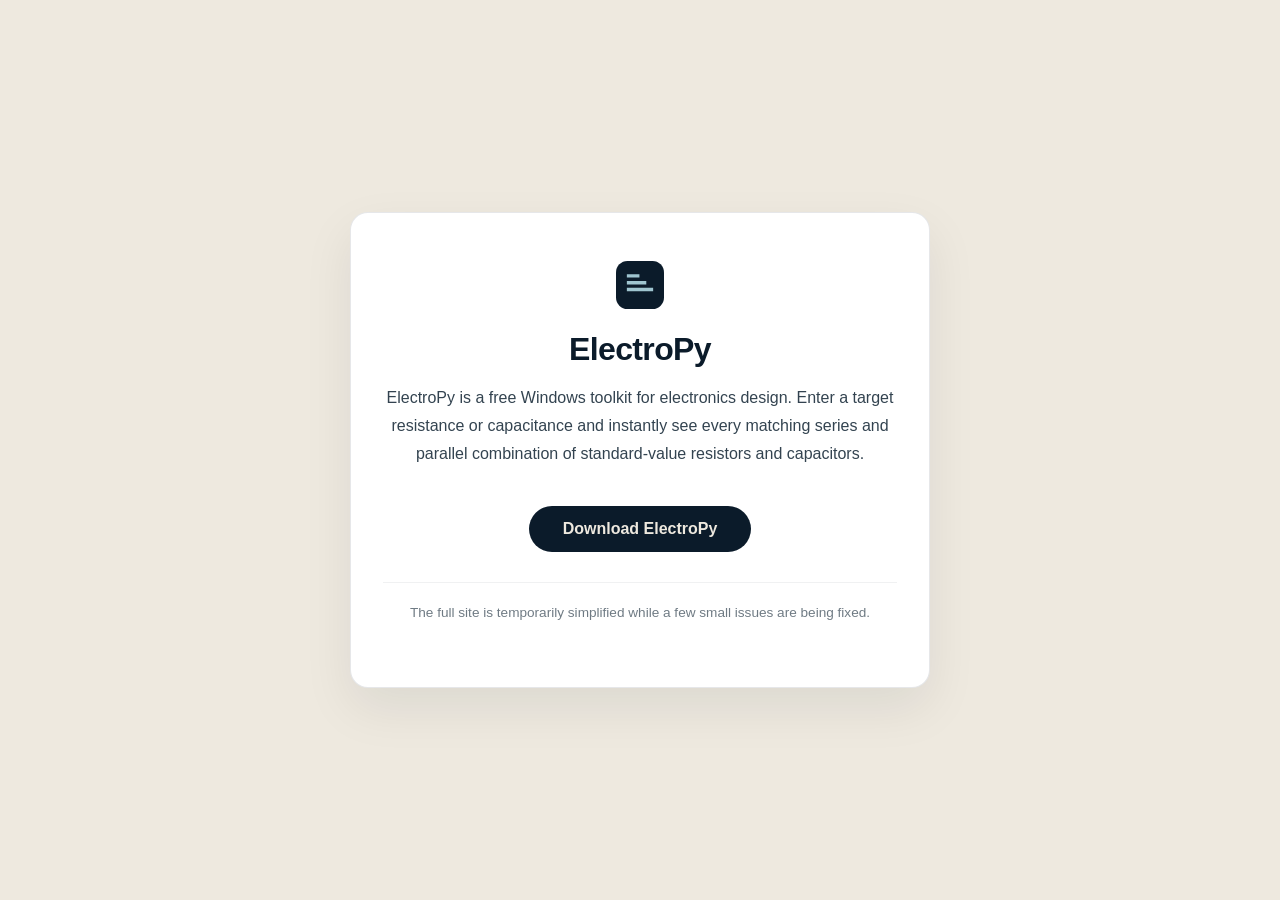
==== commit 486e01ef: "Simplify site to minimal page for indexing test" ====
--- a/index.html
+++ b/index.html
@@ -1,1432 +1,348 @@
 <!DOCTYPE html>
-<html lang="en" dir="ltr" data-lang="en">
+<html lang="en" dir="ltr">
 <head>
 <meta charset="UTF-8">
-<meta name="viewport" content="width=device-width, initial-scale=1.0, maximum-scale=5.0">
-<title data-text="page_title">ElectroPy by PAforge — Electronics Design &amp; Calculation Software</title>
+<meta name="viewport" content="width=device-width, initial-scale=1.0">
+<title>ElectroPy — Electronics Design Software</title>
 <meta name="description" content="ElectroPy is a free Windows toolkit for electronics design. Visually find series and parallel resistor and capacitor combinations for any target value.">
-<meta name="keywords" content="ElectroPy, Electropy, PAforge, electronics design software, resistor combination calculator, capacitor combination calculator, series parallel resistor calculator, standard resistor values, E24 E96 resistor finder, component selection tool, circuit design, Windows electronics toolkit">
-<meta name="author" content="PAforge Development Team">
-<meta name="publisher" content="PAforge">
-<meta name="application-name" content="ElectroPy">
-<meta name="robots" content="index, follow, max-image-preview:large, max-snippet:-1, max-video-preview:-1">
-<meta name="googlebot" content="index, follow, max-image-preview:large, max-snippet:-1">
-<meta name="google-site-verification" content="y4TLE__KYcweNOFC9bByHxNJOLmzyhSzI86XXsCqPfM">
-<meta name="theme-color" content="#0a1d2b">
-<meta name="color-scheme" content="light">
-<meta name="format-detection" content="telephone=no">
-
-<!-- ===== CANONICAL + LANGUAGE VERSIONS ===== -->
+<meta name="robots" content="index, follow">
 <link rel="canonical" href="https://electropy.paforge.ir/">
-<link rel="alternate" hreflang="en" href="https://electropy.paforge.ir/">
-<link rel="alternate" hreflang="ku" href="https://electropy.paforge.ir/ku/">
-<link rel="alternate" hreflang="ckb" href="https://electropy.paforge.ir/ku/">
-<link rel="alternate" hreflang="fa" href="https://electropy.paforge.ir/fa/">
-<link rel="alternate" hreflang="ar" href="https://electropy.paforge.ir/ar/">
-<link rel="alternate" hreflang="x-default" href="https://electropy.paforge.ir/">
-
-<!-- ===== OPEN GRAPH / SOCIAL CARDS ===== -->
-<meta property="og:type" content="website">
-<meta property="og:site_name" content="ElectroPy">
-<meta property="og:title" content="ElectroPy — Design smarter. Calculate visually.">
-<meta property="og:description" content="A Windows toolkit for electronic component selection and circuit design, with visual resistor and capacitor combination tools.">
-<meta property="og:url" content="https://electropy.paforge.ir/">
-<meta property="og:image" content="https://electropy.paforge.ir/assets/og/og-en.jpg">
-<meta property="og:image:secure_url" content="https://electropy.paforge.ir/assets/og/og-en.jpg">
-<meta property="og:image:type" content="image/jpeg">
-<meta property="og:image:width" content="1200">
-<meta property="og:image:height" content="630">
-<meta property="og:image:alt" content="ElectroPy resistor extension showing series and parallel resistor combinations for a target value">
-<meta property="og:locale" content="en_US">
-<meta property="og:locale:alternate" content="ckb_IQ">
-<meta property="og:locale:alternate" content="fa_IR">
-<meta property="og:locale:alternate" content="ar_AR">
-<meta name="twitter:card" content="summary_large_image">
-<meta name="twitter:title" content="ElectroPy — Design smarter. Calculate visually.">
-<meta name="twitter:description" content="A Windows toolkit for electronic component selection and circuit design, with visual resistor and capacitor combination tools.">
-<meta name="twitter:image" content="https://electropy.paforge.ir/assets/og/og-en.jpg">
-<meta name="twitter:image:alt" content="ElectroPy resistor extension showing series and parallel resistor combinations for a target value">
-
-<!-- ===== FAVICONS ===== -->
-<link rel="icon" type="image/png" href="./favicon-96x96.png" sizes="96x96">
-<link rel="icon" type="image/svg+xml" href="./favicon.svg">
-<link rel="shortcut icon" href="./favicon.ico">
-<link rel="apple-touch-icon" sizes="180x180" href="./apple-touch-icon.png">
-<meta name="apple-mobile-web-app-title" content="Electropy">
-<link rel="manifest" href="./site.webmanifest">
-
-<!-- ===== PERFORMANCE ===== -->
-<link rel="preload" as="image" href="./assets/images/preview.webp" fetchpriority="high">
-
-<!-- ===== STYLES ===== -->
-<link rel="stylesheet" href="./assets/css/fonts.css">
-<link rel="stylesheet" href="./assets/css/main.css">
-
-<!-- ===== TEXTS (all 4 languages) ===== -->
-<script src="./texts.js"></script>
-
-<!-- ===== STRUCTURED DATA ===== -->
-<script type="application/ld+json">
-{
-  "@context": "https://schema.org",
-  "@graph": [
-    {
-      "@type": "Organization",
-      "@id": "https://electropy.paforge.ir/#organization",
-      "name": "PAforge",
-      "alternateName": [
-        "PAforge Development Team",
-        "PAforge Development Team"
-      ],
-      "url": "https://electropy.paforge.ir/",
-      "logo": {
-        "@type": "ImageObject",
-        "url": "https://electropy.paforge.ir/web-app-manifest-512x512.png",
-        "width": 512,
-        "height": 512
-      },
-      "sameAs": [
-        "https://t.me/PAforge",
-        "https://github.com/PAforge-dev-team"
-      ]
-    },
-    {
-      "@type": "WebSite",
-      "@id": "https://electropy.paforge.ir/#website",
-      "url": "https://electropy.paforge.ir/",
-      "name": "ElectroPy",
-      "alternateName": [
-        "Electropy",
-        "Electropy"
-      ],
-      "description": "ElectroPy is a free Windows toolkit for electronics design. Visually find series and parallel resistor and capacitor combinations for any target value.",
-      "inLanguage": [
-        "en",
-        "ckb",
-        "fa",
-        "ar"
-      ],
-      "publisher": {
-        "@id": "https://electropy.paforge.ir/#organization"
-      }
-    },
-    {
-      "@type": "WebPage",
-      "@id": "https://electropy.paforge.ir/#webpage",
-      "url": "https://electropy.paforge.ir/",
-      "name": "ElectroPy by PAforge — Electronics Design & Calculation Software",
-      "description": "ElectroPy is a free Windows toolkit for electronics design. Visually find series and parallel resistor and capacitor combinations for any target value.",
-      "inLanguage": "en",
-      "isPartOf": {
-        "@id": "https://electropy.paforge.ir/#website"
-      },
-      "about": {
-        "@id": "https://electropy.paforge.ir/#software"
-      },
-      "mainEntity": {
-        "@id": "https://electropy.paforge.ir/#software"
-      },
-      "primaryImageOfPage": {
-        "@type": "ImageObject",
-        "url": "https://electropy.paforge.ir/assets/images/preview.webp",
-        "width": 1920,
-        "height": 1000,
-        "caption": "ElectroPy for Windows — resistor combination tool preview"
-      },
-      "dateModified": "2026-11-14",
-      "breadcrumb": {
-        "@id": "https://electropy.paforge.ir/#breadcrumb"
-      },
-      "hasPart": {
-        "@id": "https://electropy.paforge.ir/#faq"
-      }
-    },
-    {
-      "@type": "SoftwareApplication",
-      "@id": "https://electropy.paforge.ir/#software",
-      "name": "ElectroPy",
-      "alternateName": [
-        "Electropy",
-        "Electropy"
-      ],
-      "description": "ElectroPy is a Windows desktop application for electronics design and component calculations. Enter a target resistance or capacitance and it visualizes series and parallel combinations of standard-value resistors and capacitors.",
-      "url": "https://electropy.paforge.ir/",
-      "image": "https://electropy.paforge.ir/assets/images/preview.webp",
-      "screenshot": {
-        "@type": "ImageObject",
-        "url": "https://electropy.paforge.ir/assets/images/preview.webp",
-        "width": 1920,
-        "height": 1000,
-        "caption": "ElectroPy for Windows — resistor combination tool preview"
-      },
-      "applicationCategory": "UtilitiesApplication",
-      "applicationSubCategory": "Electronics design software",
-      "operatingSystem": "Windows",
-      "softwareVersion": "1.0.0",
-      "datePublished": "2026-10-25",
-      "fileSize": "24.4 MB",
-      "downloadUrl": "https://github.com/PAforge-dev-team/Electropy/releases/download/Electropy/Electropy_V1.0.0%2B2Exts.zip",
-      "installUrl": "https://github.com/PAforge-dev-team/Electropy/releases",
-      "isAccessibleForFree": true,
-      "offers": {
-        "@type": "Offer",
-        "price": "0",
-        "priceCurrency": "USD",
-        "availability": "https://schema.org/InStock"
-      },
-      "featureList": [
-        "Series and parallel resistor combinations for a target resistance",
-        "Capacitor combinations based on standard values and a target capacitance",
-        "Modular launcher with independent resistor and capacitor extensions",
-        "Bilingual desktop interface"
-      ],
-      "keywords": "ElectroPy, Electropy, PAforge, electronics design software, resistor combination calculator, capacitor combination calculator, series parallel resistor calculator, standard resistor values, E24 E96 resistor finder, component selection tool, circuit design, Windows electronics toolkit",
-      "author": {
-        "@id": "https://electropy.paforge.ir/#organization"
-      },
-      "publisher": {
-        "@id": "https://electropy.paforge.ir/#organization"
-      }
-    },
-    {
-      "@type": "FAQPage",
-      "@id": "https://electropy.paforge.ir/#faq",
-      "inLanguage": "en",
-      "isPartOf": {
-        "@id": "https://electropy.paforge.ir/#webpage"
-      },
-      "about": {
-        "@id": "https://electropy.paforge.ir/#software"
-      },
-      "mainEntity": [
-        {
-          "@type": "Question",
-          "name": "So… what exactly is ElectroPy?",
-          "acceptedAnswer": {
-            "@type": "Answer",
-            "text": "Think of it as a pocket lab assistant for your Windows PC. Tell ElectroPy the resistance or capacitance you need, and it finds series and parallel combinations of standard-value resistors and capacitors that get you there — then draws them for you. It is built by the PAforge Development Team."
-          }
-        },
-        {
-          "@type": "Question",
-          "name": "Is it really free?",
-          "acceptedAnswer": {
-            "@type": "Answer",
-            "text": "Yes, really. No price tag, no trial timer, no catch. Grab the latest Windows build from the official ElectroPy page on GitHub and start designing."
-          }
-        },
-        {
-          "@type": "Question",
-          "name": "Will it run on my computer?",
-          "acceptedAnswer": {
-            "@type": "Answer",
-            "text": "If your computer runs Windows, you are good to go. ElectroPy is a desktop application for Windows: download the ZIP, install it, done."
-          }
-        },
-        {
-          "@type": "Question",
-          "name": "How do I get it up and running?",
-          "acceptedAnswer": {
-            "@type": "Answer",
-            "text": "Three small steps. Download the ZIP and extract it. Run the setup. Then add the Resistor and Capacitor extensions with the + button in the ElectroPy Launcher and open them from the hamburger menu. That is it — you are ready."
-          }
-        },
-        {
-          "@type": "Question",
-          "name": "I need a value that is not on the shelf. Can ElectroPy help?",
-          "acceptedAnswer": {
-            "@type": "Answer",
-            "text": "That is exactly its job. Type in your target resistance or capacitance and pick a standard value series. ElectroPy tries series and parallel arrangements of real, standard parts and shows each option as a diagram — with its equivalent value and accuracy — so you can pick the best one at a glance."
-          }
-        },
-        {
-          "@type": "Question",
-          "name": "Is ElectroPy for professionals or for beginners?",
-          "acceptedAnswer": {
-            "@type": "Answer",
-            "text": "Both. Electronics engineers and circuit designers use it to save time while designing and prototyping. Students and hobbyists use it to see how series and parallel combinations actually work. If you ever stared at a parts drawer doing math in your head, ElectroPy is for you."
-          }
-        }
-      ]
-    },
-    {
-      "@type": "BreadcrumbList",
-      "@id": "https://electropy.paforge.ir/#breadcrumb",
-      "itemListElement": [
-        {
-          "@type": "ListItem",
-          "position": 1,
-          "name": "PAforge",
-          "item": "https://github.com/PAforge-dev-team"
-        },
-        {
-          "@type": "ListItem",
-          "position": 2,
-          "name": "Electropy",
-          "item": "https://electropy.paforge.ir/"
-        }
-      ]
-    }
-  ]
-}
-</script>
+<style>
+  :root {
+    --paper: #eee9df;
+    --ink: #0b1b2a;
+    --ink-2: #102332;
+    --accent: #91b9c2;
+    --accent-2: #cfe2e3;
+    --font-display: 'Outfit', 'Segoe UI', Arial, sans-serif;
+    --font-body: 'Nunito', 'Segoe UI', Arial, sans-serif;
+  }
+  * { box-sizing: border-box; }
+  html { scroll-behavior: smooth; }
+  body {
+    margin: 0;
+    background: var(--paper);
+    color: var(--ink);
+    font-family: var(--font-body);
+    min-height: 100vh;
+    display: flex;
+    align-items: center;
+    justify-content: center;
+    padding: 24px;
+    overflow-x: hidden;
+  }
+  .card {
+    max-width: 580px;
+    width: 100%;
+    text-align: center;
+    background: #fff;
+    border: 1px solid rgba(11,27,42,0.1);
+    border-radius: 18px;
+    padding: 48px 32px;
+    box-shadow: 0 20px 50px rgba(11,27,42,0.08);
+  }
+  .logo {
+    width: 48px; height: 48px; margin: 0 auto 18px;
+  }
+  h1 {
+    margin: 0 0 14px;
+    font-family: var(--font-display);
+    font-size: 2rem;
+    letter-spacing: -0.02em;
+    color: var(--ink);
+  }
+  p {
+    line-height: 1.75;
+    color: var(--ink-2);
+    opacity: 0.85;
+  }
+  .btn {
+    display: inline-block;
+    margin-top: 22px;
+    padding: 14px 34px;
+    background: var(--ink);
+    color: var(--paper);
+    text-decoration: none;
+    border-radius: 999px;
+    font-family: var(--font-display);
+    font-weight: 600;
+    transition: background .2s ease;
+  }
+  .btn:hover { background: var(--ink-2); }
+  .notice {
+    margin-top: 30px;
+    font-size: 0.85rem;
+    color: var(--ink-2);
+    opacity: 0.6;
+    border-top: 1px solid rgba(11,27,42,0.1);
+    padding-top: 18px;
+  }
+
+  /* ================= RESISTOR CURSOR ================= */
+  .resistor-shadow {
+    position: fixed; left: 0; top: 0; direction: ltr;
+    width: 32px; height: 11px; border-radius: 999px;
+    transform-origin: center center;
+    z-index: 99997; pointer-events: none;
+    background: radial-gradient(ellipse, rgba(0,0,0,0.5) 0%, rgba(0,0,0,0.25) 45%, rgba(0,0,0,0) 75%);
+    filter: blur(3px);
+    opacity: 0; transition: opacity .5s ease;
+    will-change: transform;
+  }
+  .resistor-body {
+    position: fixed; left: 0; top: 0; direction: ltr;
+    width: 38px; height: 15px; border-radius: 999px;
+    transform-origin: center center;
+    z-index: 99998; pointer-events: none;
+    background:
+      linear-gradient(90deg,
+        transparent 0%, transparent 10%,
+        rgba(139,69,19,0.95) 10%, rgba(139,69,19,0.95) 19%,
+        transparent 19%, transparent 35%,
+        rgba(20,20,20,0.95) 35%, rgba(20,20,20,0.95) 44%,
+        transparent 44%, transparent 60%,
+        rgba(200,30,30,0.95) 60%, rgba(200,30,30,0.95) 69%,
+        transparent 69%, transparent 81%,
+        rgba(212,175,55,0.95) 81%, rgba(212,175,55,0.95) 90%,
+        transparent 90%, transparent 100%),
+      linear-gradient(180deg, rgba(255,255,255,0.22), rgba(255,255,255,0.03) 45%, rgba(0,0,0,0.12) 100%),
+      rgba(255,255,255,0.10);
+    border: 1.5px solid rgba(255,255,255,0.45);
+    box-shadow:
+      inset 0 1px 1px rgba(255,255,255,0.5),
+      inset 0 -2px 6px rgba(0,0,0,0.25),
+      0 0 14px rgba(145,185,194,0.35),
+      0 6px 20px rgba(0,0,0,0.18);
+    backdrop-filter: blur(10px) saturate(160%);
+    -webkit-backdrop-filter: blur(10px) saturate(160%);
+    opacity: 0; transition: opacity .5s ease;
+    will-change: transform;
+  }
+  .resistor-body.active, .resistor-shadow.active { opacity: 1; }
+  .cursor-stage {
+    position: fixed; top: 0; left: 0;
+    width: 100vw; height: 100vh;
+    direction: ltr; z-index: 99996;
+    pointer-events: none; opacity: 0; transition: opacity .5s ease;
+    will-change: opacity;
+  }
+  .cursor-stage.active { opacity: 1; }
+  @media (hover: none), (pointer: coarse) {
+    .cursor-stage, .resistor-body, .resistor-shadow { display: none !important; }
+  }
+</style>
 </head>
 <body>
-
-<!-- ========== LOADING SCREEN ========== -->
-<div class="loader" id="loader">
-  <div class="loader-resistor">
-    <svg viewBox="0 0 120 60">
-      <rect class="ldr-body" x="10" y="20" width="100" height="30" rx="14" fill="none" stroke="#91b9c2" stroke-width="2"/>
-      <rect class="ldr-band" x="30" y="20" width="6" height="30" fill="#8a5a2b"/>
-      <rect class="ldr-band" x="46" y="20" width="6" height="30" fill="#1c1c1c"/>
-      <rect class="ldr-band" x="62" y="20" width="6" height="30" fill="#c0392b"/>
-      <rect class="ldr-band" x="78" y="20" width="6" height="30" fill="#d4ac0d"/>
-      <rect class="ldr-glow" x="6" y="16" width="108" height="38" rx="18"/>
+  <div class="card">
+    <svg class="logo" viewBox="0 0 42 42" xmlns="http://www.w3.org/2000/svg">
+      <rect x="0" y="0" width="42" height="42" rx="10" fill="#0b1b2a"/>
+      <path d="M11 25h20M11 19h14M11 13h8" stroke="#9fc5d0" stroke-width="3" stroke-linecap="square" fill="none"/>
     </svg>
+    <h1>ElectroPy</h1>
+    <p>
+      ElectroPy is a free Windows toolkit for electronics design. Enter a target
+      resistance or capacitance and instantly see every matching series and
+      parallel combination of standard-value resistors and capacitors.
+    </p>
+    <a class="btn" href="https://github.com/PAforge-dev-team/Electropy/releases" target="_blank" rel="noopener">
+      Download ElectroPy
+    </a>
+    <p class="notice">
+      The full site is temporarily simplified while a few small issues are being fixed.
+    </p>
   </div>
-  <div class="loader-bar"></div>
-  <div class="loader-text" data-text="loader_text">LOADING ELECTROPY</div>
-</div>
-
-<!-- ========== STICKY HEADER ========== -->
-<header class="sticky-header" id="stickyHeader">
-  <div class="sticky-inner">
-    <button class="sticky-brand" id="brandBtn" aria-label="ElectroPy — back to top" data-aria="aria_back_to_top">
-      <div class="sticky-brand-icon">
-        <svg viewBox="0 0 42 42" xmlns="http://www.w3.org/2000/svg">
-          <rect x="0" y="0" width="42" height="42" rx="5" fill="#0b1b2a"/>
-          <path d="M11 25h20M11 19h14M11 13h8" stroke="#9fc5d0" stroke-width="3" stroke-linecap="square" fill="none"/>
-        </svg>
-      </div>
-      <span data-text="brand">ElectroPy</span>
-    </button>
-    <nav class="sticky-nav">
-      <button data-nav="home" data-text="nav_home">Home</button>
-      <button data-nav="features" data-text="nav_features">Features</button>
-      <button data-nav="about" data-text="nav_about">About</button>
-      <button data-nav="download" data-text="nav_download">Download</button>
-      <button data-nav="faq" data-text="nav_faq">FAQ</button>
-    </nav>
-    <div class="sticky-actions">
-      <nav class="lang-switch" aria-label="Language" data-aria="aria_language"><a href="./" hreflang="en" lang="en" title="English" data-lang-link="en" class="is-active" aria-current="page">EN</a><a href="./ku/" hreflang="ku" lang="ckb" title="کوردی" data-lang-link="ku">KU</a><a href="./fa/" hreflang="fa" lang="fa" title="فارسی" data-lang-link="fa">FA</a><a href="./ar/" hreflang="ar" lang="ar" title="العربية" data-lang-link="ar">AR</a></nav>
-      <button class="sticky-tg-icon" id="headerTelegramBtn" aria-label="Join PAforge Telegram channel" data-aria="aria_telegram" title="PAforge on Telegram" data-title="title_telegram">
-        <svg width="20" height="20" viewBox="0 0 24 24" fill="currentColor" aria-hidden="true">
-          <path d="M21.94 4.6 18.6 20.3c-.25 1.12-.91 1.4-1.85.87l-5.1-3.76-2.46 2.37c-.27.27-.5.5-1.02.5l.36-5.2 9.45-8.54c.41-.36-.09-.57-.64-.2L5.66 13.1.62 11.5c-1.1-.34-1.11-1.1.23-1.63L20.54 2.4c.91-.33 1.71.21 1.4 2.2z"/>
-        </svg>
-      </button>
-      <button class="sticky-cta" id="headerGithubBtn" aria-label="Visit GitHub" data-aria="nav_visit_github">
-        <span data-text="nav_visit_github">Visit GitHub</span>
-        <svg width="14" height="14" viewBox="0 0 24 24" fill="none" stroke="currentColor" stroke-width="2.4" stroke-linecap="round" stroke-linejoin="round"><path d="M7 7h10v10"/><path d="M7 17 17 7"/></svg>
-      </button>
-    </div>
-    <button class="hamburger" id="hamburger" aria-label="Menu" data-aria="aria_menu" aria-expanded="false">
-      <span></span><span></span><span></span>
-    </button>
-  </div>
-</header>
-
-<!-- ========== MOBILE MENU ========== -->
-<div class="mobile-backdrop" id="mobileBackdrop"></div>
-<div class="mobile-menu" id="mobileMenu" role="menu" aria-hidden="true">
-  <div class="mobile-menu-header" style="--i:0">
-    <div class="mobile-menu-logo">
-      <svg viewBox="0 0 42 42" xmlns="http://www.w3.org/2000/svg">
-        <rect x="0" y="0" width="42" height="42" rx="5" fill="#0b1b2a"/>
-        <path d="M11 25h20M11 19h14M11 13h8" stroke="#9fc5d0" stroke-width="3" stroke-linecap="square" fill="none"/>
-      </svg>
-    </div>
-    <div class="mobile-menu-brand-text">
-      <span class="mobile-menu-brand-name" data-text="brand">ElectroPy</span>
-      <span class="mobile-menu-brand-sub" data-text="brand_sub">PAforge DEVELOPMENT TEAM</span>
-    </div>
-  </div>
-  <a style="--i:1" data-nav="home" role="menuitem"><span data-text="nav_home">Home</span>
-    <svg class="m-chev" width="17" height="17" viewBox="0 0 24 24" fill="none" stroke="currentColor" stroke-width="2" stroke-linecap="round" stroke-linejoin="round"><path d="m9 18 6-6-6-6"/></svg>
-  </a>
-  <a style="--i:2" data-nav="features" role="menuitem"><span data-text="nav_features">Features</span>
-    <svg class="m-chev" width="17" height="17" viewBox="0 0 24 24" fill="none" stroke="currentColor" stroke-width="2" stroke-linecap="round" stroke-linejoin="round"><path d="m9 18 6-6-6-6"/></svg>
-  </a>
-  <a style="--i:3" data-nav="about" role="menuitem"><span data-text="nav_about">About</span>
-    <svg class="m-chev" width="17" height="17" viewBox="0 0 24 24" fill="none" stroke="currentColor" stroke-width="2" stroke-linecap="round" stroke-linejoin="round"><path d="m9 18 6-6-6-6"/></svg>
-  </a>
-  <a style="--i:4" data-nav="download" role="menuitem"><span data-text="nav_download">Download</span>
-    <svg class="m-chev" width="17" height="17" viewBox="0 0 24 24" fill="none" stroke="currentColor" stroke-width="2" stroke-linecap="round" stroke-linejoin="round"><path d="m9 18 6-6-6-6"/></svg>
-  </a>
-  <a style="--i:5" data-nav="faq" role="menuitem"><span data-text="nav_faq">FAQ</span>
-    <svg class="m-chev" width="17" height="17" viewBox="0 0 24 24" fill="none" stroke="currentColor" stroke-width="2" stroke-linecap="round" stroke-linejoin="round"><path d="m9 18 6-6-6-6"/></svg>
-  </a>
-  <a class="mobile-tg-btn" style="--i:5" id="mobileTelegramBtn" role="menuitem" href="https://t.me/PAforge" target="_blank" rel="noopener">
-    <svg width="16" height="16" viewBox="0 0 24 24" fill="currentColor" aria-hidden="true">
-      <path d="M21.94 4.6 18.6 20.3c-.25 1.12-.91 1.4-1.85.87l-5.1-3.76-2.46 2.37c-.27.27-.5.5-1.02.5l.36-5.2 9.45-8.54c.41-.36-.09-.57-.64-.2L5.66 13.1.62 11.5c-1.1-.34-1.11-1.1.23-1.63L20.54 2.4c.91-.33 1.71.21 1.4 2.2z"/>
-    </svg>
-    <span data-text="nav_telegram_channel">PAforge Telegram Channel</span>
-  </a>
-  <a class="mobile-gh-btn" style="--i:6" id="mobileGithubBtn" role="menuitem"><span data-text="nav_visit_github">Visit GitHub</span>
-    <svg width="16" height="16" viewBox="0 0 24 24" fill="none" stroke="currentColor" stroke-width="2.6" stroke-linecap="round" stroke-linejoin="round"><path d="M7 7h10v10"/><path d="M7 17 17 7"/></svg>
-  </a>
-  <nav class="mobile-lang" aria-label="Language" data-aria="aria_language"><a style="--i:7" href="./" hreflang="en" lang="en" data-lang-link="en" class="is-active" aria-current="page">English</a><a style="--i:7" href="./ku/" hreflang="ku" lang="ckb" data-lang-link="ku">کوردی</a><a style="--i:7" href="./fa/" hreflang="fa" lang="fa" data-lang-link="fa">فارسی</a><a style="--i:7" href="./ar/" hreflang="ar" lang="ar" data-lang-link="ar">العربية</a></nav>
-</div>
-
-<!-- ========== MAIN CONTENT ========== -->
-<main class="page-wrapper">
-
-  <!-- ===== SEMANTIC CONTENT (same texts as the artwork, for search engines & screen readers) ===== -->
-  <article class="sr-only" id="content">
-    <header>
-      <h1><span data-text="hero_title">Electropy</span> — <span data-text="hero_subtitle">Design smarter. Calculate visually.</span></h1>
-      <p><span data-text="hero_eyebrow">WINDOWS SOFTWARE FOR ELECTRONICS DESIGN</span></p>
-      <p><span data-text="hero_desc_line1">A Windows toolkit for electronic component selection and circuit design —</span> <span data-text="hero_desc_line2">with visual resistor and capacitor combination tools.</span></p>
-      <p><a href="https://github.com/PAforge-dev-team/Electropy/releases/download/Electropy/Electropy_V1.0.0+2Exts.zip" rel="noopener"><span data-text="hero_btn_download">Download ElectroPy</span></a> · <span data-text="hero_badge_os">Windows desktop application</span></p>
-      <img src="./assets/images/preview.webp" width="1920" height="1000" alt="ElectroPy for Windows — resistor combination tool preview" data-alt="preview_alt" decoding="async">
-    </header>
-    <section>
-      <h2><span data-text="features_title">From target value to component combination.</span></h2>
-      <p><span data-text="features_desc">Visualize standard-value combinations for your target resistance or capacitance.</span></p>
-      <h3><span data-text="feature_1_title">Resistor combinations</span></h3>
-      <p><span data-text="feature_1_desc_line1">Explore series and parallel resistor</span> <span data-text="feature_1_desc_line2">arrangements for a target resistance.</span></p>
-      <h3><span data-text="feature_2_title">Capacitor combinations</span></h3>
-      <p><span data-text="feature_2_desc_line1">Find capacitor combinations based on</span> <span data-text="feature_2_desc_line2">standard values and target capacitance.</span></p>
-      <h3><span data-text="feature_3_title">A flexible desktop toolkit</span></h3>
-      <p><span data-text="feature_3_desc_line1">Use focused extensions in a bilingual</span> <span data-text="feature_3_desc_line2">English interface.</span></p>
-    </section>
-    <section>
-      <h2><span data-text="about_title">One launcher. Specialized electronics tools.</span></h2>
-      <p><span data-text="about_desc">A modular desktop application with dedicated tools for resistor and capacitor selection.</span></p>
-      <ul>
-        <li><span data-text="about_core_label">CORE APPLICATION</span>: <span data-text="about_core_name">ElectroPy Launcher</span></li>
-        <li><span data-text="about_ext_label">EXTENSION</span>: <span data-text="about_ext_resistor">Resistor</span></li>
-        <li><span data-text="about_ext_label">EXTENSION</span>: <span data-text="about_ext_capacitor">Capacitor</span></li>
-      </ul>
-      <p><span data-text="about_design_label">DESIGN LANGUAGE</span>: <span data-text="about_design_1">Independent</span>, <span data-text="about_design_2">Focused</span>, <span data-text="about_design_3">Expandable</span>. <span data-text="about_design_desc">Visual workflows for practical component selection.</span></p>
-    </section>
-    <section>
-      <h2><span data-text="project_title">Built by PAforge Development Team.</span></h2>
-      <p><span data-text="project_desc_line1">ElectroPy is a Windows desktop application for electronics design and</span> <span data-text="project_desc_line2">component calculations, focused on visual resistor and capacitor combinations.</span></p>
-      <p><span data-text="project_identity_name">ElectroPy</span> — <span data-text="project_identity_team">PAforge Development Team</span> — <span data-text="project_identity_tags">Windows • Desktop • Electronics</span></p>
-      <h3><span data-text="project_designed_title">Electronics engineers &amp; designers</span></h3>
-      <p><span data-text="project_designed_desc_line1">Useful for electronic design, prototyping, and</span> <span data-text="project_designed_desc_line2">electronics education and technical training.</span></p>
-    </section>
-    <section>
-      <h2><span data-text="download_title">Get started with ElectroPy.</span></h2>
-      <p><span data-text="download_desc">Extract the ZIP, install setup, then add its extensions with the launcher’s + button.</span></p>
-      <p><a href="https://github.com/PAforge-dev-team/Electropy/releases/download/Electropy/Electropy_V1.0.0+2Exts.zip" rel="noopener"><span data-text="download_card_btn">Download</span> — <span data-text="download_card_title">ElectroPy for Windows</span></a> (<span data-text="download_card_meta">Windows • Desktop electronics software</span>)</p>
-      <p><span data-text="download_footer">Open extensions from the hamburger menu • Electropy is ready...</span></p>
-    </section>
-    <footer>
-      <p><span data-text="footer_tagline">ELECTROPY — ELECTRONICS DESIGN &amp; COMPONENT SELECTION SOFTWARE</span></p>
-      <ul>
-        <li><a href="https://github.com/PAforge-dev-team/Electropy" rel="noopener"><span data-text="nav_visit_github">Visit GitHub</span></a></li>
-        <li><a href="https://t.me/PAforge" rel="noopener"><span data-text="nav_telegram_channel">PAforge Telegram Channel</span></a></li>
-      </ul>
-      <nav aria-label="Language" data-aria="aria_language"><ul><li><a href="./" hreflang="en" lang="en" data-lang-link="en">English</a></li><li><a href="./ku/" hreflang="ku" lang="ckb" data-lang-link="ku">کوردی</a></li><li><a href="./fa/" hreflang="fa" lang="fa" data-lang-link="fa">فارسی</a></li><li><a href="./ar/" hreflang="ar" lang="ar" data-lang-link="ar">العربية</a></li></ul></nav>
-      <p><span data-text="footer_copyright">© PAforge. 2026 All rights reserved.</span></p>
-    </footer>
-  </article>
-
-
-  <!-- ===== DESKTOP SVG ===== -->
-  <div class="page-desktop" aria-hidden="true">
-    <svg xmlns="http://www.w3.org/2000/svg" version="1.1" xmlns:xlink="http://www.w3.org/1999/xlink" viewBox="0 0 1440 3340" id="mainSvg" preserveAspectRatio="xMidYMid meet">
-      <defs>
-        <style>
-          .st0 { fill: #cfe2e3; }
-          .st0, .st1 { stroke: #71868d; }
-          .st2 { font-size: 11px; letter-spacing: .16em; }
-          .st2, .st3, .st4, .st5, .st6, .st11, .st12, .st14, .st15, .st21, .st24, .st31, .st35, .st36, .st37, .st38, .st44, .st45, .st46, .st47, .st48, .st49, .st50, .st52, .st53, .st55, .st56, .st60, .st61, .st64, .st68 { font-family: SegoeUI, 'Segoe UI'; }
-          .st2, .st41 { fill: #8a999d; }
-          .st3 { fill: #aebdc1; }
-          .st3, .st4, .st6, .st10, .st11, .st14, .st20, .st24, .st34, .st37, .st44, .st47, .st50, .st56, .st57, .st59, .st60, .st68 { font-size: 13px; }
-          .st73, .st74 { fill: #eee9df; }
-          .st4 { fill: #52666e; }
-          .st5 { font-size: 68px; }
-          .st5, .st25 { fill: #f5f1e8; }
-          .st6 { fill: #52636b; }
-          .st74, .st76 { stroke: #172b39; stroke-opacity: .22; }
-          .st77 { fill: #183747; }
-          .st7 { fill: url(#grid1); }
-          .st7, .st78 { opacity: .75; }
-          .st79 { fill: #829ba4; }
-          .st8 { fill: #163141; font-size: 27px; }
-          .st8, .st9, .st80, .st10, .st13, .st16, .st17, .st18, .st19, .st22, .st23, .st26, .st27, .st30, .st32, .st33, .st34, .st39, .st40, .st43, .st51, .st54, .st57, .st59, .st62, .st63, .st65, .st66, .st69, .st70, .st71 { font-family: SegoeUI-Bold, 'Segoe UI'; font-weight: 700; }
-          .st9, .st48 { fill: #193341; }
-          .st9, .st55, .st69 { font-size: 19px; }
-          .st81 { stroke: #9fc5d0; stroke-linecap: square; }
-          .st81, .st82, .st83 { stroke-width: 3px; }
-          .st84 { stroke: #8eabb3; }
-          .st84, .st85 { stroke-width: 2px; }
-          .st86 { fill: #cdd0ca; }
-          .st10 { fill: #e8efed; }
-          .st87 { fill: #b8d7dc; }
-          .st11 { fill: #66777c; }
-          .st88 { fill: #d6e5e6; }
-          .st89 { fill: #fff; }
-          .st12 { fill: #b4c3c6; }
-          .st12, .st15, .st31, .st46, .st49 { font-size: 18px; }
-          .st90 { mask: url(#mask); }
-          .st91 { stroke: #87999e; }
-          .st91, .st92, .st76, .st93 { fill: #f5f1e9; }
-          .st13 { fill: #657980; }
-          .st13, .st23, .st26, .st27, .st40, .st51, .st63, .st66 { font-size: 12px; }
-          .st13, .st23, .st26, .st27, .st40, .st51, .st63, .st66, .st70 { letter-spacing: .12em; }
-          .st94 { fill: #9cc4cc; }
-          .st95 { fill: #fffdf8; stroke: #8c9ba0; }
-          .st96 { filter: url(#luminosity-invert-noclip); }
-          .st97 { fill: #c9dfe2; }
-          .st14 { fill: #66777d; }
-          .st15 { fill: #627278; }
-          .st16 { fill: #152d3b; }
-          .st16, .st19, .st62 { font-size: 25px; }
-          .st17 { fill: #6c858d; }
-          .st17, .st18, .st21, .st22, .st29, .st54, .st64, .st65, .st71 { font-size: 14px; }
-          .st17, .st18, .st22, .st54, .st65, .st71 { letter-spacing: .17em; }
-          .st18 { fill: #9cc4cb; }
-          .st98, .st99, .st100, .st101, .st83, .st102 { fill: none; }
-          .st103 { fill: #244052; }
-          .st19 { fill: #f2eee5; }
-          .st20 { fill: #f6f2e9; }
-          .st21 { fill: #e9eee9; }
-          .st22 { fill: #627b83; }
-          .st23, .st49 { fill: #64737a; }
-          .st104 { fill: #0a1d2b; }
-          .st82, .st83 { stroke: #486571; }
-          .st99 { opacity: .55; stroke: #9eb1b8; }
-          .st105 { filter: url(#drop-shadow-1); }
-          .st106 { font-family: AdobeArabic-Regular, 'Adobe Arabic'; }
-          .st24 { fill: #69797e; }
-          .st25 { font-family: SegoeUIBlack, 'Segoe UI'; font-size: 72px; }
-          .st26 { fill: #617980; }
-          .st27 { fill: #65767c; }
-          .st107 { stroke: #6f8790; }
-          .st107, .st108 { fill: #102b3a; }
-          .st109 { fill: #b8d4d7; }
-          .st29 { fill: #0a1b29; }
-          .st30 { font-size: 31px; }
-          .st30, .st110 { fill: #f4efe6; }
-          .st31 { fill: #b6c4c6; }
-          .st32 { fill: #f3eee5; font-size: 24px; }
-          .st111 { fill: url(#grid); }
-          .st33 { fill: #173747; font-size: 30px; }
-          .st85 { stroke: #b8d4d7; }
-          .st112 { stroke: #819399; }
-          .st34, .st39 { fill: #102332; }
-          .st100 { stroke: #8ba0a9; }
-          .st113 { fill: #e6e1d7; stroke: #173040; stroke-opacity: .15; }
-          .st35 { fill: #132d3b; }
-          .st35, .st38, .st52 { font-size: 44px; letter-spacing: -.04em; }
-          .st36 { fill: #8ca1a6; font-size: 26px; }
-          .st37, .st59 { fill: #243946; }
-          .st38, .st42, .st114 { fill: #f4efe5; }
-          .st39 { font-size: 22px; }
-          .st115, .st116 { fill: #e8e4dc; }
-          .st40 { fill: #91b9c2; }
-          .st41 { font-family: SegoeUI-LightItalic, 'Segoe UI'; font-size: 10px; font-style: italic; font-weight: 300; letter-spacing: .16em; }
-          .st117 { stroke: #829097; stroke-opacity: .35; }
-          .st42 { font-size: 34px; }
-          .st43 { fill: #15303e; font-size: 37px; }
-          .st44 { fill: #829097; }
-          .st45 { fill: #65747b; font-size: 9px; letter-spacing: .22em; }
-          .st46 { fill: #65747a; }
-          .st118 { stroke: #9aabad; }
-          .st47, .st61 { fill: #aebdc0; }
-          .st119 { fill: #91b8c2; }
-          .st48 { font-size: 20px; }
-          .st120 { fill: #e5e1d8; stroke: #8e9da1; stroke-opacity: .5; }
-          .st50 { fill: #586a70; }
-          .st121 { fill: #e7ece8; stroke: #b3c2c0; }
-          .st51 { fill: #9fc2c8; }
-          .st122 { fill: #eeeae2; }
-          .st52 { fill: #122b39; }
-          .st78 { mix-blend-mode: screen; }
-          .st53, .st67 { fill: #2c4049; }
-          .st53, .st70 { font-size: 16px; }
-          .st54 { fill: #91b9c1; }
-          .st124 { fill: #0b1b2a; }
-          .st101 { opacity: .12; stroke: #9fb3bf; }
-          .st125 { stroke: #607b84; }
-          .st55 { fill: #b8c6ca; }
-          .st56 { fill: #80989f; }
-          .st126 { fill: #f2eee6; }
-          .st57 { fill: #173240; }
-          .st58 { fill: #112d3d; opacity: .77; }
-          .st60 { fill: #687980; }
-          .st61 { font-size: 17px; }
-          .st62 { fill: #17313f; }
-          .st102 { opacity: .16; stroke: #243946; }
-          .st63 { fill: #64767a; }
-          .st128 { fill: url(#linear-gradient); }
-          .st116 { stroke: #b0b9b9; }
-          .st64 { fill: #33464f; }
-          .st65 { fill: #58737c; }
-          .st129 { fill: #dcd8cf; }
-          .st66 { fill: #647980; }
-          .st1 { fill: #f7f3ea; }
-          .st67 { font-size: 15px; }
-          .st130 { opacity: .83; }
-          .st68 { fill: #78858a; }
-          .st69 { fill: #17303e; }
-          .st93 { stroke: #8b9ba0; stroke-opacity: .55; }
-          .st70 { fill: #687a80; }
-          .st71 { fill: #8fbac7; }
-          /* دکمه تلگرام SVG هدر */
-          .svg-tg-btn { cursor: pointer; }
-          .svg-tg-btn .tg-bg { transition: filter .35s ease; }
-          .svg-tg-btn:hover .tg-bg { filter: brightness(1.12) drop-shadow(0 4px 10px rgba(42,171,238,.55)); }
-          svg text { transition-property: none; }
-        </style>
-        <pattern id="grid" x="0" y="0" width="36" height="36" patternTransform="translate(27 -14392) scale(1 -1)" patternUnits="userSpaceOnUse" viewBox="0 0 36 36">
-          <g>
-            <rect class="st98" width="36" height="36"/>
-            <polyline class="st101" points="36 36 0 36 0 0"/>
-          </g>
-        </pattern>
-        <filter id="drop-shadow-1" x="1192" y="44" width="160" height="72" filterUnits="userSpaceOnUse">
-          <feOffset dx="1" dy="-1"/>
-          <feGaussianBlur result="blur" stdDeviation="5"/>
-          <feFlood flood-color="#000" flood-opacity=".64"/>
-          <feComposite in2="blur" operator="in"/>
-          <feComposite in="SourceGraphic"/>
-        </filter>
-        <linearGradient id="linear-gradient" x1="-278.78" y1="2800.9" x2="-277.78" y2="2799.9" gradientTransform="translate(361377 2492958) scale(1296 -890)" gradientUnits="userSpaceOnUse">
-          <stop offset="0" stop-color="#071321"/>
-          <stop offset="1" stop-color="#10283b"/>
-        </linearGradient>
-        <pattern id="grid1" data-name="grid" patternTransform="translate(99 -14550) scale(1 -1)" xlink:href="#grid" href="#grid"/>
-        <filter id="luminosity-invert-noclip" x="134" y="3052" width="1087.33" height="174" color-interpolation-filters="sRGB" filterUnits="userSpaceOnUse">
-          <feColorMatrix result="cm" values="-1 0 0 0 1 0 -1 0 0 1 0 0 -1 0 1 0 0 0 1 0"/>
-          <feFlood flood-color="#fff" result="bg"/>
-          <feBlend in="cm" in2="bg"/>
-        </filter>
-        <mask id="mask" x="134" y="3052" width="1087.33" height="174" maskUnits="userSpaceOnUse">
-          <g class="st96">
-            <path class="st89" d="M812.43,3097.2h323.14c2.76,0,5,2.24,5,5v47.76c0,17.03-13.82,30.85-30.85,30.85h-323.14c-2.76,0-5-2.24-5-5v-47.76c0-17.03,13.82-30.85,30.85-30.85Z"/>
-          </g>
-        </mask>
-        <!-- گرادیان دکمه تلگرام SVG -->
-        <linearGradient id="tgGrad" x1="0" y1="0" x2="1" y2="1">
-          <stop offset="0" stop-color="#2AABEE"/>
-          <stop offset="1" stop-color="#1E96D6"/>
-        </linearGradient>
-        <clipPath id="desktopImgClip">
-          <rect x="544" y="479" width="807" height="495" rx="24" ry="24"/>
-        </clipPath>
-        <filter id="haloBlur" x="-15%" y="-15%" width="130%" height="130%">
-          <feGaussianBlur stdDeviation="14"/>
-        </filter>
-      </defs>
-
-      
-      <g class="st28">
-        <g id="Layer_1">
-          <rect class="st73" width="1440" height="3600"/>
-          <rect class="st111" width="1440" height="3600"/>
-
-          <!-- ===== SVG HEADER ===== -->
-          <g class="svg-header">
-            <rect class="st76" x="72" y="42" width="1296" height="78" rx="8" ry="8"/>
-            <g>
-              <rect class="st124" x="100" y="60" width="42" height="42" rx="5" ry="5"/>
-              <path class="st81" d="M111,87h20M111,81h14M111,75h8"/>
-              <text class="st39" transform="translate(158 78)">
-                <tspan x="0" y="0" data-text="brand" data-fit="220">ElectroPy</tspan>
-              </text>
-              <text class="st45" transform="translate(158 95)">
-                <tspan x="0" y="0" data-text="brand_sub" data-fit="420">PAforge DEVELOPMENT TEAM</tspan>
-              </text>
-            </g>
-            <g class="svg-header-nav">
-              <text class="st64 nav-link" data-nav="home" transform="translate(585 83)">
-                <tspan x="0" y="0" data-text="nav_home" data-fit="70">Home</tspan>
-              </text>
-              <text class="st64 nav-link" data-nav="features" transform="translate(667 83)">
-                <tspan x="0" y="0" data-text="nav_features" data-fit="82">Features</tspan>
-              </text>
-              <text class="st64 nav-link" data-nav="about" transform="translate(761 83)">
-                <tspan x="0" y="0" data-text="nav_about" data-fit="62">About</tspan>
-              </text>
-              <text class="st64 nav-link" data-nav="download" transform="translate(835 83)">
-                <tspan x="0" y="0" data-text="nav_download" data-fit="110">Download</tspan>
-              </text>
-              <text class="st64 nav-link" data-nav="faq" transform="translate(936 83)">
-                <tspan x="0" y="0" data-text="nav_faq" data-fit="58">FAQ</tspan>
-              </text>
-            </g>
-
-            <g class="svg-lang">
-              <a href="./" data-lang-link="en" tabindex="-1" class="is-active"><rect class="svg-lang-mark" x="1012" y="90" width="19" height="1.5"/><text class="svg-lang-link" transform="translate(1012 83)"><tspan x="0" y="0">EN</tspan></text></a>
-              <a href="./ku/" data-lang-link="ku" tabindex="-1"><text class="svg-lang-link" transform="translate(1050 83)"><tspan x="0" y="0">KU</tspan></text></a>
-              <a href="./fa/" data-lang-link="fa" tabindex="-1"><text class="svg-lang-link" transform="translate(1088 83)"><tspan x="0" y="0">FA</tspan></text></a>
-              <a href="./ar/" data-lang-link="ar" tabindex="-1"><text class="svg-lang-link" transform="translate(1126 83)"><tspan x="0" y="0">AR</tspan></text></a>
-            </g>
-
-            <!-- ===== دکمه تلگرام SVG هدر (آیکونی، داخل کادر) ===== -->
-            <g id="navTelegramBtnSvg" class="svg-tg-btn" data-action="telegram" role="button" aria-label="Join PAforge Telegram channel" data-aria="aria_telegram">
-              <rect class="tg-bg" x="1178" y="60" width="42" height="42" rx="5" ry="5" fill="url(#tgGrad)"/>
-              <g transform="translate(1189 71)">
-                <svg width="20" height="20" viewBox="0 0 24 24" fill="#ffffff" aria-hidden="true">
-                  <path d="M21.94 4.6 18.6 20.3c-.25 1.12-.91 1.4-1.85.87l-5.1-3.76-2.46 2.37c-.27.27-.5.5-1.02.5l.36-5.2 9.45-8.54c.41-.36-.09-.57-.64-.2L5.66 13.1.62 11.5c-1.1-.34-1.11-1.1.23-1.63L20.54 2.4c.91-.33 1.71.21 1.4 2.2z"/>
-                </svg>
-              </g>
-            </g>
-
-            <!-- ===== دکمه گیت‌هاب هدر — کامل داخل کادر (x=1230 تا x=1350، ۱۸px حاشیه از لبه ۱۳۶۸) ===== -->
-            <g id="navGithubBtn" class="btn-g" data-action="github">
-              <rect class="st124" x="1230" y="60" width="120" height="42" rx="5" ry="5"/>
-              <text class="st20" style="pointer-events:none" transform="translate(1250 87)" text-anchor="start">
-                <tspan class="st80" x="0" y="0" data-text="nav_visit_github" data-fit="76">Visit GitHub</tspan>
-                <tspan class="st106" x="78" y="0">↗</tspan>
-              </text>
-            </g>
-          </g>
-
-          <!-- ===== HERO ===== -->
-          <g>
-            <path class="st128" d="M72,158h1112.92c101.11,0,183.08,81.97,183.08,183.08v706.92H255.08c-101.11,0-183.08-81.97-183.08-183.08V158Z"/>
-            <path class="st7" d="M72,158h1296v890H72V158Z"/>
-            <path class="st111" d="M72,158h1082.15l-418.62,890h-479.19c-101.81,0-184.34-82.53-184.34-184.34V158Z"/>
-            <g>
-              <text class="st71 hero-el" style="--hd:120ms" transform="translate(142 244)">
-                <tspan x="0" y="0" data-text="hero_eyebrow" data-fit="1100">WINDOWS SOFTWARE FOR ELECTRONICS DESIGN</tspan>
-              </text>
-              <g class="st28">
-                <text class="st25 hero-el" style="--hd:260ms" transform="translate(142 334)">
-                  <tspan x="0" y="0" data-text="hero_title" data-fit="1100">Electropy</tspan>
-                </text>
-                <text class="st5 hero-el" style="--hd:420ms" transform="translate(142 419)">
-                  <tspan x="0" y="0" data-text="hero_subtitle" data-fit="1150">Design smarter. Calculate visually.</tspan>
-                </text>
-              </g>
-              <text class="st55 hero-el" style="--hd:560ms" transform="translate(142 462)">
-                <tspan x="0" y="0" data-text="hero_desc_line1" data-fit="1100">A Windows toolkit for electronic component selection and circuit design —</tspan>
-              </text>
-              <text class="st55 hero-el" style="--hd:660ms" transform="translate(142 495)">
-                <tspan x="0" y="0" data-text="hero_desc_line2" data-fit="700">with visual resistor and capacitor combination tools.</tspan>
-              </text>
-              <g class="hero-el" style="--hd:800ms">
-                <g id="heroDownloadBtn" class="btn-g" data-action="scroll-download">
-                  <rect class="st87" x="149.35" y="536" width="166" height="52" rx="5" ry="5"/>
-                  <text class="st29" style="pointer-events:none" transform="translate(161.65 568)">
-                    <tspan class="st80" x="0" y="0" data-text="hero_btn_download" data-fit="134">Download ElectroPy</tspan>
-                    <tspan class="st106" x="136.41" y="0">↗</tspan>
-                  </text>
-                </g>
-                <g id="heroExploreBtn" class="btn-outline-g" data-action="explore">
-                  <rect class="st100 btn-outline" x="325.74" y="536" width="146.03" height="52" rx="5" ry="5"/>
-                  <text class="st21" style="pointer-events:none" transform="translate(349.26 568)">
-                    <tspan x="0" y="0" data-text="hero_btn_explore" data-fit="122">Explore features</tspan>
-                  </text>
-                </g>
-              </g>
-              <g class="hero-el" style="--hd:920ms">
-                <circle class="st94" cx="147" cy="633" r="5"/>
-                <text class="st3" transform="translate(162 638)">
-                  <tspan x="0" y="0" data-text="hero_badge_os" data-fit="167">Windows desktop application</tspan>
-                </text>
-                <circle class="st94" cx="338" cy="633" r="5"/>
-                <text class="st3" transform="translate(353 638)">
-                  <tspan x="0" y="0" data-text="hero_badge_lang_1" data-fit="180">En /</tspan>
-                </text>
-                <text class="st3" transform="translate(405.95 638)">
-                  <!-- <tspan x="0" y="0" data-text="hero_badge_lang_2" data-fit="120">Ku</tspan> -->
-                </text>
-              </g>
-            </g>
-          </g>
-
-          <!-- ===== FEATURES ===== -->
-          <g data-section-target="features" class="reveal">
-            <text class="st65" transform="translate(72 1125)">
-              <tspan x="0" y="0" data-text="features_eyebrow" data-fit="1296">01 — WHY ELECTROPY</tspan>
-            </text>
-            <text class="st52" transform="translate(72 1195)">
-              <tspan x="0" y="0" data-text="features_title" data-fit="1296">From target value to component combination.</tspan>
-            </text>
-            <rect class="sweep-line" x="74" y="1217" width="200" height="2" fill="#91b9c2" opacity=".7"/>
-            <text class="st49" transform="translate(72 1237)">
-              <tspan x="0" y="0" data-text="features_desc" data-fit="1296">Visualize standard-value combinations for your target resistance or capacitance.</tspan>
-            </text>
-
-            <g class="feature-card reveal" style="--rd:120ms">
-              <rect class="st93" x="72" y="1290" width="410" height="270"/>
-              <path class="st77" d="M72.56,1290.56h408.95v7H72.56v-7Z"/>
-              <text class="st17" transform="translate(102 1348)">
-                <tspan x="0" y="0" data-text="feature_1_num" data-fit="120">01</tspan>
-              </text>
-              <text class="st62" transform="translate(102 1395)">
-                <tspan x="0" y="0" data-text="feature_1_title" data-fit="350">Resistor combinations</tspan>
-              </text>
-              <text class="st15" transform="translate(102 1432)">
-                <tspan x="0" y="0" data-text="feature_1_desc_line1" data-fit="350">Explore series and parallel resistor</tspan>
-              </text>
-              <text class="st15" transform="translate(102 1459)">
-                <tspan x="0" y="0" data-text="feature_1_desc_line2" data-fit="300">arrangements for a target resistance.</tspan>
-              </text>
-              <path class="st84 deco-cross" d="M382,1500h70M417,1465v70"/>
-              <circle class="st77 deco-dot" cx="417" cy="1500" r="8"/>
-            </g>
-
-            <g class="feature-card reveal" style="--rd:240ms">
-              <rect class="st107" x="514" y="1290" width="410" height="270"/>
-              <text class="st18" transform="translate(544 1348)">
-                <tspan x="0" y="0" data-text="feature_2_num" data-fit="120">02</tspan>
-              </text>
-              <text class="st19" transform="translate(544 1395)">
-                <tspan x="0" y="0" data-text="feature_2_title" data-fit="350">Capacitor combinations</tspan>
-              </text>
-              <text class="st12" transform="translate(544 1432)">
-                <tspan x="0" y="0" data-text="feature_2_desc_line1" data-fit="350">Find capacitor combinations based on</tspan>
-              </text>
-              <text class="st12" transform="translate(544 1459)">
-                <tspan x="0" y="0" data-text="feature_2_desc_line2" data-fit="350">standard values and target capacitance.</tspan>
-              </text>
-              <g>
-                <rect class="st109" x="806" y="1488" width="42" height="30"/>
-                <rect class="st109" x="860" y="1488" width="42" height="30"/>
-                <path class="st85 launcher-line" d="M848,1503h12"/>
-              </g>
-              <path class="st92" d="M514.52,1290.56h409.15v7h-409.15v-7Z"/>
-            </g>
-
-            <g class="feature-card reveal" style="--rd:360ms">
-              <rect class="st93" x="956" y="1290" width="412" height="270"/>
-              <text class="st17" transform="translate(986 1348)">
-                <tspan x="0" y="0" data-text="feature_3_num" data-fit="120">03</tspan>
-              </text>
-              <text class="st62" transform="translate(986 1395)">
-                <tspan x="0" y="0" data-text="feature_3_title" data-fit="350">A flexible desktop toolkit</tspan>
-              </text>
-              <text class="st15" transform="translate(986 1432)">
-                <tspan x="0" y="0" data-text="feature_3_desc_line1" data-fit="350">Use focused extensions in a bilingual</tspan>
-              </text>
-              <text class="st15" transform="translate(986 1459)">
-                <tspan x="0" y="0" data-text="feature_3_desc_line2" data-fit="350">English interface.</tspan>
-              </text>
-              <g class="deco-lang">
-                <text class="st33" transform="translate(1268 1514)">
-                  <tspan x="0" y="0" data-text="feature_3_badge_1">EN</tspan>
-                </text>
-                <text class="st36" transform="translate(1311 1514)">
-                  <tspan x="0" y="0" data-text="feature_3_badge_2">فا</tspan>
-                </text>
-              </g>
-              <path class="st77" d="M956.6,1290.56h410.93v7h-410.93v-7Z"/>
-            </g>
-          </g>
-
-          <!-- ===== ABOUT / ARCHITECTURE ===== -->
-          <g data-section-target="about" class="reveal">
-            <rect class="st120" x="72" y="1650" width="1296" height="510" rx="10.98" ry="10.98"/>
-            <text class="st22" transform="translate(126 1712)">
-              <tspan x="0" y="0" data-text="about_eyebrow" data-fit="1180">02 — ARCHITECTURE</tspan>
-            </text>
-            <text class="st35" transform="translate(126 1772)">
-              <tspan x="0" y="0" data-text="about_title" data-fit="1180">One launcher. Specialized electronics tools.</tspan>
-            </text>
-            <rect class="sweep-line" x="128" y="1794" width="215" height="2" fill="#91b9c2" opacity=".75"/>
-            <text class="st46" transform="translate(126 1810)">
-              <tspan x="0" y="0" data-text="about_desc" data-fit="1180">A modular desktop application with dedicated tools for resistor and capacitor selection.</tspan>
-            </text>
-
-            <g class="arch-block reveal" style="--rd:130ms">
-              <rect class="st108" x="157" y="1875" width="300" height="118"/>
-              <text class="st40" transform="translate(185 1920)">
-                <tspan x="0" y="0" data-text="about_core_label" data-fit="244">CORE APPLICATION</tspan>
-              </text>
-              <text class="st32" transform="translate(185 1955)">
-                <tspan x="0" y="0" data-text="about_core_name" data-fit="244">ElectroPy Launcher</tspan>
-              </text>
-            </g>
-            <path class="st82" d="M457,1934h105"/>
-            <path class="st83" d="M550,1924l14,10-14,10"/>
-
-            <g class="arch-block reveal" style="--rd:250ms">
-              <rect class="st1" x="592" y="1855" width="280" height="78"/>
-              <text class="st26" transform="translate(616 1887)">
-                <tspan x="0" y="0" data-text="about_ext_label" data-fit="232">EXTENSION</tspan>
-              </text>
-              <text class="st48" transform="translate(616 1913)">
-                <tspan x="0" y="0" data-text="about_ext_resistor" data-fit="232">Resistor</tspan>
-              </text>
-            </g>
-
-            <g class="arch-block reveal" style="--rd:360ms">
-              <rect class="st0" x="592" y="1954" width="280" height="78"/>
-              <text class="st26" transform="translate(616 1986)">
-                <tspan x="0" y="0" data-text="about_ext_label" data-fit="232">EXTENSION</tspan>
-              </text>
-              <text class="st48" transform="translate(616 2012)">
-                <tspan x="0" y="0" data-text="about_ext_capacitor" data-fit="232">Capacitor</tspan>
-              </text>
-            </g>
-
-            <path class="st83" d="M562,1934v59M562,1934h30M562,1993h30"/>
-
-            <g>
-              <text class="st66" transform="translate(947 1875)">
-                <tspan x="0" y="0" data-text="about_design_label" data-fit="380">DESIGN LANGUAGE</tspan>
-              </text>
-              <text class="st9" transform="translate(947 1913)">
-                <tspan x="0" y="0" data-text="about_design_1" data-fit="380">Independent</tspan>
-              </text>
-              <text class="st9" transform="translate(947 1942)">
-                <tspan x="0" y="0" data-text="about_design_2" data-fit="380">Focused</tspan>
-              </text>
-              <text class="st9" transform="translate(947 1971)">
-                <tspan x="0" y="0" data-text="about_design_3" data-fit="380">Expandable</tspan>
-              </text>
-              <path class="st118" d="M947,2001h260"/>
-              <text class="st11" transform="translate(947 2030)">
-                <tspan x="0" y="0" data-text="about_design_desc" data-fit="380">Visual workflows for practical component selection.</tspan>
-              </text>
-            </g>
-          </g>
-
-          <!-- ===== THE PROJECT ===== -->
-          <g class="reveal">
-            <text class="st65" transform="translate(72 2250)">
-              <tspan x="0" y="0" data-text="project_eyebrow" data-fit="1296">03 — THE PROJECT</tspan>
-            </text>
-            <g>
-              <text class="st52" transform="translate(72 2302)">
-                <tspan x="0" y="0" data-text="project_title" data-fit="1296">Built by PAforge Development Team.</tspan>
-              </text>
-              <rect class="sweep-line" x="74" y="2324" width="215" height="2" fill="#91b9c2" opacity=".7"/>
-              <text class="st49" transform="translate(72 2372)">
-                <tspan x="0" y="0" data-text="project_desc_line1" data-fit="1296">ElectroPy is a Windows desktop application for electronics design and</tspan>
-              </text>
-              <text class="st49" transform="translate(72 2401)">
-                <tspan x="0" y="0" data-text="project_desc_line2" data-fit="1296">component calculations, focused on visual resistor and capacitor combinations.</tspan>
-              </text>
-            </g>
-
-            <g class="proj-panel reveal" style="--rd:140ms">
-              <path class="st108" d="M72,2445h625v149.38c0,55.53-45.09,100.62-100.62,100.62H72v-250h0Z"/>
-              <text class="st51" transform="translate(110 2497)">
-                <tspan x="0" y="0" data-text="project_identity_label" data-fit="520">PROJECT IDENTITY</tspan>
-              </text>
-              <text class="st30" transform="translate(110 2550)">
-                <tspan x="0" y="0" data-text="project_identity_name" data-fit="520">ElectroPy</tspan>
-              </text>
-              <text class="st61" transform="translate(110 2590)">
-                <tspan x="0" y="0" data-text="project_identity_team" data-fit="520">PAforge Development Team</tspan>
-              </text>
-              <path class="st125" d="M110,2625h520"/>
-              <text class="st47" transform="translate(110 2660)">
-                <tspan x="0" y="0" data-text="project_identity_tags" data-fit="520">Windows • Desktop • Electronics</tspan>
-              </text>
-            </g>
-
-            <g class="proj-panel reveal" style="--rd:280ms">
-              <path class="st91" d="M837.62,2445h530.38v250h-631v-149.38c0-55.53,45.09-100.62,100.62-100.62Z"/>
-              <text class="st13" transform="translate(807 2509)">
-                <tspan x="0" y="0" data-text="project_designed_label" data-fit="520">DESIGNED FOR</tspan>
-              </text>
-              <text class="st62" transform="translate(807 2558)">
-                <tspan x="0" y="0" data-text="project_designed_title" data-fit="520">Electronics engineers &amp; designers</tspan>
-              </text>
-              <text class="st46" transform="translate(807 2599)">
-                <tspan x="0" y="0" data-text="project_designed_desc_line1" data-fit="520">Useful for electronic design, prototyping, and</tspan>
-              </text>
-              <text class="st46" transform="translate(807 2627)">
-                <tspan x="0" y="0" data-text="project_designed_desc_line2" data-fit="520">electronics education and technical training.</tspan>
-              </text>
-            </g>
-          </g>
-
-          <!-- ===== DOWNLOAD ===== -->
-          <g id="downloadSection" data-section-target="download" class="reveal">
-            <path class="st104" d="M72,2805h1164.42c72.67,0,131.58,58.91,131.58,131.58v378.42H72v-510Z"/>
-            <path class="st58" d="M72,2805h1026.71l-290.34,510H72v-510Z"/>
-            <text class="st54" transform="translate(134 2875)">
-              <tspan x="0" y="0" data-text="download_eyebrow" data-fit="1080">04 — GET ELECTROPY</tspan>
-            </text>
-            <text class="st38" transform="translate(134 2950)">
-              <tspan x="0" y="0" data-text="download_title" data-fit="1080">Get started with ElectroPy.</tspan>
-            </text>
-            <rect class="sweep-line" x="136" y="2972" width="150" height="2" fill="#91b9c1" opacity=".8"/>
-            <text class="st31" transform="translate(134 2992)">
-              <tspan x="0" y="0" data-text="download_desc" data-fit="1080">Extract the ZIP, install setup, then add its extensions with the launcher’s + button.</tspan>
-            </text>
-
-            <g class="reveal" style="--rd:140ms">
-              <g class="st90 dl-card-glow">
-                <rect class="st114" x="134" y="3052" width="1087.33" height="174"/>
-              </g>
-              <text class="st70" transform="translate(168 3099)">
-                <tspan x="0" y="0" data-text="download_card_label" data-fit="580">LATEST WINDOWS BUILD</tspan>
-              </text>
-              <text class="st43" transform="translate(165 3145)">
-                <tspan x="0" y="0" data-text="download_card_title" data-fit="580">ElectroPy for Windows</tspan>
-              </text>
-              <text class="st24" transform="translate(168 3193)">
-                <tspan x="0" y="0" data-text="download_card_meta" data-fit="580">Windows • Desktop electronics software</tspan>
-              </text>
-              <g id="bigDownloadBtn" class="btn-g dl-pulse" data-action="download">
-                <rect x="852" y="3106" width="316" height="82" fill="transparent"/>
-                <text class="st42" transform="translate(875.5229 3151.6895)">
-                  <tspan class="st80" x="0" y="0" data-text="download_card_btn" data-fit="170">Download</tspan>
-                  <tspan class="st106" x="172.71" y="0">↗</tspan>
-                </text>
-              </g>
-            </g>
-
-            <text class="st56" transform="translate(134 3270)">
-              <tspan x="0" y="0" data-text="download_footer" data-fit="1080">Open extensions from the hamburger menu • Electropy is ready...</tspan>
-              <!-- <tspan x="234.7427" y="0">فارسی</tspan> -->
-            </text>
-          </g>
-
-          <!-- ===== DESKTOP PREVIEW IMAGE ===== -->
-          <g>
-            <rect x="544" y="519" width="807" height="415" rx="24" ry="24"
-                  fill="#f4efe6" filter="url(#haloBlur)"/>
-            <g clip-path="url(#desktopImgClip)">
-              <image width="807" height="495"
-                     transform="translate(544 479)"
-                     xlink:href="./assets/images/preview.webp" href="./assets/images/preview.webp"/>
-            </g>
-          </g>
-
-          <g class="st130">
-            <rect class="st74 float-rect" x="444.83" y="701.83" width="60.76" height="60.76"/>
-            <rect class="st74 float-rect" x="378.58" y="720.89" width="50.56" height="50.56"/>
-            <rect class="st74 float-rect" x="425.53" y="798.4" width="38.79" height="38.79"/>
-            <rect class="st74 float-rect" x="353.3" y="832.71" width="45.46" height="45.46"/>
-            <rect class="st74 float-rect" x="310.99" y="768.71" width="27.45" height="27.45"/>
-            <rect class="st74 float-rect" x="361.82" y="792.66" width="22.49" height="22.49"/>
-          </g>
-        </g>
-      </g>
-    
-    </svg>
-  </div>
-
-  <!-- ===== MOBILE SVG ===== -->
-  <div class="page-mobile" aria-hidden="true">
-    <svg xmlns="http://www.w3.org/2000/svg" viewBox="0 0 430 3376" preserveAspectRatio="xMidYMid meet" style="font-family:'Segoe UI', Tahoma, sans-serif">
-      <defs>
-        <linearGradient id="m-hero-gradient" x1="0" y1="0" x2="0.75" y2="1">
-          <stop offset="0" stop-color="#071321"/>
-          <stop offset="1" stop-color="#10283b"/>
-        </linearGradient>
-        <pattern id="m-grid" x="0" y="0" width="36" height="36" patternUnits="userSpaceOnUse">
-          <path d="M36 36H0V0" fill="none" stroke="#9fb3bf" stroke-opacity=".12"/>
-        </pattern>
-        <linearGradient id="m-title-gradient" x1="0" y1="0" x2="1" y2="1">
-          <stop offset="0" stop-color="#ffffff"/>
-          <stop offset="1" stop-color="#a9d3dc"/>
-        </linearGradient>
-        <linearGradient id="m-btn-gradient" x1="0" y1="0" x2="1" y2="1">
-          <stop offset="0" stop-color="#cfe6ea"/>
-          <stop offset="1" stop-color="#9fc9d2"/>
-        </linearGradient>
-        <filter id="m-glow" x="-60%" y="-60%" width="220%" height="220%">
-          <feGaussianBlur stdDeviation="38"/>
-        </filter>
-        <clipPath id="m-hero-clip">
-          <path data-rr="16 24 398 730 0 70 0 70" d="M16 24 H344 A70 70 0 0 1 414 94 V754 H86 A70 70 0 0 1 16 684 V24 Z"/>
-        </clipPath>
-        <clipPath id="m-dl-clip">
-          <path data-rr="16 2882 398 470 0 80 0 0" d="M16 2882 H334 A80 80 0 0 1 414 2962 V3352 H16 V2882 Z"/>
-        </clipPath>
-        <clipPath id="mobileImgClip">
-          <rect x="40" y="488" width="350" height="215" rx="20" ry="20"/>
-        </clipPath>
-        <filter id="haloBlurM" x="-15%" y="-15%" width="130%" height="130%">
-          <feGaussianBlur stdDeviation="9"/>
-        </filter>
-      </defs>
-      
-
-      <rect width="430" height="3600" fill="#eee9df"/>
-      <rect width="430" height="3600" fill="url(#m-grid)"/>
-
-      <!-- HERO -->
-      <g>
-        <path data-rr="16 24 398 730 0 70 0 70" d="M16 24 H344 A70 70 0 0 1 414 94 V754 H86 A70 70 0 0 1 16 684 V24 Z" fill="url(#m-hero-gradient)"/>
-        <path data-rr="16 24 398 730 0 70 0 70" d="M16 24 H344 A70 70 0 0 1 414 94 V754 H86 A70 70 0 0 1 16 684 V24 Z" fill="url(#m-grid)" opacity=".75"/>
-        <g clip-path="url(#m-hero-clip)" style="pointer-events:none">
-          <circle cx="372" cy="70" r="120" fill="#2aabee" opacity=".22" filter="url(#m-glow)"/>
-          <circle cx="40" cy="640" r="130" fill="#91b9c2" opacity=".2" filter="url(#m-glow)"/>
-        </g>
-        <text class="hero-el" style="--hd:120ms" x="40" y="76" font-size="11.5" font-weight="700" letter-spacing="2" fill="#8fbac7" data-text="hero_eyebrow" data-flow="350" data-lh="17" data-lines="1">WINDOWS SOFTWARE FOR ELECTRONICS DESIGN</text>
-        <text class="hero-el" style="--hd:260ms" x="40" y="143" font-size="52" font-weight="900" letter-spacing="-.5" fill="url(#m-title-gradient)" data-squeeze="350">
-          <tspan data-text="hero_title">Electropy</tspan>
-        </text>
-        <text class="hero-el" style="--hd:420ms" x="40" y="186" font-size="26" fill="#f5f1e8" data-text="hero_subtitle" data-flow="350" data-lh="32" data-lines="1">Design smarter. Calculate visually.</text>
-        <text class="hero-el" style="--hd:560ms" x="40" y="220" font-size="14.5" fill="#b8c6ca" data-text="hero_desc_line1" data-join="hero_desc_line2" data-flow="350" data-lh="22" data-lines="2">A Windows toolkit for electronic component selection and circuit design —</text>
-        
-
-        <g class="hero-el" style="--hd:800ms">
-          <g id="heroDownloadBtnM" class="btn-g" data-action="scroll-download">
-            <path data-rr="40 292 350 52 0 0 22 0" d="M40 292 H390 V322 A22 22 0 0 1 368 344 H40 V292 Z" fill="url(#m-btn-gradient)"/>
-            <text x="215" y="323" text-anchor="middle" font-size="14" font-weight="700" fill="#0a1b29" style="pointer-events:none" data-squeeze="326">
-              <tspan data-text="hero_btn_download">Download ElectroPy</tspan>
-            </text>
-          </g>
-          <g id="heroExploreBtnM" class="btn-outline-g" data-action="explore">
-            <path data-rr="40 356 350 52 0 0 22 0" d="M40 356 H390 V386 A22 22 0 0 1 368 408 H40 V356 Z" class="btn-outline" fill="transparent" stroke="#8ba0a9"/>
-            <text x="215" y="387" text-anchor="middle" font-size="14" fill="#e9eee9" style="pointer-events:none" data-squeeze="326">
-              <tspan data-text="hero_btn_explore">Explore features</tspan>
-            </text>
-          </g>
-        </g>
-
-        <g class="hero-el" style="--hd:920ms">
-          <circle cx="45" cy="428" r="4" fill="#9cc4cc"/>
-          <text x="57" y="432" font-size="12" fill="#aebdc1" data-squeeze="333">
-            <tspan data-text="hero_badge_os">Windows desktop application</tspan>
-          </text>
-          <circle cx="45" cy="456" r="4" fill="#9cc4cc"/>
-          <text x="57" y="460" font-size="12" fill="#aebdc1" data-squeeze="333">
-            <tspan data-text="hero_badge_lang_1">En /</tspan>
-            <!-- <tspan data-text="hero_badge_lang_2">Ku</tspan> -->
-          </text>
-        </g>
-
-        <g>
-          <rect x="42" y="508" width="344" height="175" rx="20" ry="20"
-                fill="#f4efe6" filter="url(#haloBlurM)"/>
-          <g clip-path="url(#mobileImgClip)">
-            <image width="350" height="215"
-                   transform="translate(40 488)"
-                   xlink:href="./assets/images/preview.webp" href="./assets/images/preview.webp"/>
-          </g>
-        </g>
-
-        <g opacity=".83">
-          <rect class="float-rect" x="336" y="462" width="30" height="30" fill="#eee9df" stroke="#172b39" stroke-opacity=".22"/>
-          <rect class="float-rect" x="366" y="496" width="24" height="24" fill="#eee9df" stroke="#172b39" stroke-opacity=".22"/>
-          <rect class="float-rect" x="306" y="486" width="20" height="20" fill="#eee9df" stroke="#172b39" stroke-opacity=".22"/>
-          <rect class="float-rect" x="322" y="470" width="14" height="14" fill="#eee9df" stroke="#172b39" stroke-opacity=".22"/>
-        </g>
-      </g>
-
-      <!-- FEATURES -->
-      <g data-section-target="features" class="reveal">
-        <text x="24" y="852" font-size="13" font-weight="700" letter-spacing="2.2" fill="#58737c" data-squeeze="382">
-          <tspan data-text="features_eyebrow">01 — WHY ELECTROPY</tspan>
-        </text>
-        <text x="24" y="892" font-size="30" font-weight="700" letter-spacing="-.8" fill="#122b39" data-text="features_title" data-flow="382" data-lh="38" data-lines="2">From target value to component combination.</text>
-        <rect class="sweep-line" x="26" y="946" width="120" height="2" fill="#91b9c2" opacity=".7"/>
-        <text x="24" y="970" font-size="15" fill="#64737a" data-text="features_desc" data-flow="382" data-lh="23" data-lines="2">Visualize standard-value combinations for your target resistance or capacitance.</text>
-
-        <g class="feature-card reveal" style="--rd:120ms">
-          <path data-rr="20 1020 390 168 0 0 46 0" d="M20 1020 H410 V1142 A46 46 0 0 1 364 1188 H20 V1020 Z" fill="#f5f1e9" stroke="#8b9ba0" stroke-opacity=".55"/>
-          <rect x="20.6" y="1020.6" width="388.8" height="6" fill="#183747"/>
-          <text x="48" y="1066" font-size="13" font-weight="700" letter-spacing="2.4" fill="#6c858d" data-squeeze="342">
-            <tspan data-text="feature_1_num">01</tspan>
-          </text>
-          <text x="48" y="1098" font-size="22" font-weight="700" fill="#17313f" data-text="feature_1_title" data-flow="334" data-lh="28" data-lines="1">Resistor combinations</text>
-          <text x="48" y="1124" font-size="14.5" fill="#627278" data-text="feature_1_desc_line1" data-join="feature_1_desc_line2" data-flow="334" data-lh="22" data-lines="1">Explore series and parallel resistor</text>
-          
-          <path class="deco-cross" d="M318 1158h30M333 1143v30" stroke="#8eabb3" stroke-width="2"/>
-          <circle class="deco-dot" cx="333" cy="1158" r="7" fill="#183747"/>
-        </g>
-
-        <g class="feature-card reveal" style="--rd:240ms">
-          <path data-rr="20 1204 390 168 0 0 0 46" d="M20 1204 H410 V1372 H66 A46 46 0 0 1 20 1326 V1204 Z" fill="#102b3a"/>
-          <rect x="20.6" y="1204.6" width="388.8" height="6" fill="#f5f1e9"/>
-          <text x="48" y="1250" font-size="13" font-weight="700" letter-spacing="2.4" fill="#9cc4cb" data-squeeze="342">
-            <tspan data-text="feature_2_num">02</tspan>
-          </text>
-          <text x="48" y="1282" font-size="22" font-weight="700" fill="#f2eee5" data-text="feature_2_title" data-flow="334" data-lh="28" data-lines="1">Capacitor combinations</text>
-          <text x="48" y="1308" font-size="14.5" fill="#b4c3c6" data-text="feature_2_desc_line1" data-join="feature_2_desc_line2" data-flow="334" data-lh="22" data-lines="1">Find capacitor combinations based on</text>
-          
-          <rect x="312" y="1334" width="34" height="24" fill="#b8d4d7"/>
-          <rect x="358" y="1334" width="34" height="24" fill="#b8d4d7"/>
-          <path class="launcher-line" d="M346 1346h12" stroke="#b8d4d7" stroke-width="2"/>
-        </g>
-
-        <g class="feature-card reveal" style="--rd:360ms">
-          <path data-rr="20 1388 390 168 0 0 46 0" d="M20 1388 H410 V1510 A46 46 0 0 1 364 1556 H20 V1388 Z" fill="#f5f1e9" stroke="#8b9ba0" stroke-opacity=".55"/>
-          <rect x="20.6" y="1388.6" width="388.8" height="6" fill="#183747"/>
-          <text x="48" y="1434" font-size="13" font-weight="700" letter-spacing="2.4" fill="#6c858d" data-squeeze="342">
-            <tspan data-text="feature_3_num">03</tspan>
-          </text>
-          <text x="48" y="1466" font-size="22" font-weight="700" fill="#17313f" data-text="feature_3_title" data-flow="334" data-lh="28" data-lines="1">A flexible desktop toolkit</text>
-          <text x="48" y="1492" font-size="14.5" fill="#627278" data-text="feature_3_desc_line1" data-join="feature_3_desc_line2" data-flow="334" data-lh="22" data-lines="1">Use focused extensions in a bilingual</text>
-          
-          <g class="deco-lang">
-            <text x="310" y="1526" font-size="22" font-weight="700" fill="#173747" data-squeeze="36">
-              <tspan data-text="feature_3_badge_1">EN</tspan>
-            </text>
-            <text x="348" y="1526" font-size="19" fill="#8ca1a6" data-squeeze="40">
-              <tspan data-text="feature_3_badge_2">فا</tspan>
-            </text>
-          </g>
-        </g>
-      </g>
-
-      <!-- ABOUT -->
-      <g data-section-target="about" class="reveal">
-        <path data-rr="16 1588 398 660 0 60 0 0" d="M16 1588 H354 A60 60 0 0 1 414 1648 V2248 H16 V1588 Z" fill="#e5e1d8" stroke="#8e9da1" stroke-opacity=".5"/>
-        <text x="40" y="1632" font-size="13" font-weight="700" letter-spacing="2.2" fill="#627b83" data-squeeze="350">
-          <tspan data-text="about_eyebrow">02 — ARCHITECTURE</tspan>
-        </text>
-        <text x="40" y="1668" font-size="27" font-weight="400" letter-spacing="-.8" fill="#132d3b" data-text="about_title" data-flow="350" data-lh="34" data-lines="1">One launcher. Specialized electronics tools.</text>
-        <rect class="sweep-line" x="42" y="1716" width="130" height="2" fill="#91b9c2" opacity=".75"/>
-        <text x="40" y="1739" font-size="14.5" fill="#65747a" data-text="about_desc" data-flow="350" data-lh="22" data-lines="1">A modular desktop application with dedicated tools for resistor and capacitor selection.</text>
-
-        <g class="arch-block reveal" style="--rd:130ms">
-          <path data-rr="40 1776 350 96 0 0 32 0" d="M40 1776 H390 V1840 A32 32 0 0 1 358 1872 H40 V1776 Z" fill="#102b3a"/>
-          <text x="64" y="1812" font-size="11" font-weight="700" letter-spacing="1.6" fill="#91b9c2" data-squeeze="302">
-            <tspan data-text="about_core_label">CORE APPLICATION</tspan>
-          </text>
-          <text x="64" y="1846" font-size="20" font-weight="700" fill="#f3eee5" data-squeeze="302">
-            <tspan data-text="about_core_name">ElectroPy Launcher</tspan>
-          </text>
-        </g>
-        <path d="M215 1872v34" stroke="#486571" stroke-width="3"/>
-        <polygon points="208,1898 222,1898 215,1911" fill="#486571"/>
-
-        <g class="arch-block reveal" style="--rd:250ms">
-          <rect x="40" y="1916" width="350" height="66" fill="#f7f3ea" stroke="#71868d"/>
-          <text x="64" y="1942" font-size="10.5" font-weight="700" letter-spacing="1.4" fill="#617980" data-squeeze="302">
-            <tspan data-text="about_ext_label">EXTENSION</tspan>
-          </text>
-          <text x="64" y="1966" font-size="17" font-weight="700" fill="#193341" data-squeeze="302">
-            <tspan data-text="about_ext_resistor">Resistor</tspan>
-          </text>
-        </g>
-
-        <g class="arch-block reveal" style="--rd:360ms">
-          <rect x="40" y="1994" width="350" height="66" fill="#cfe2e3" stroke="#71868d"/>
-          <text x="64" y="2020" font-size="10.5" font-weight="700" letter-spacing="1.4" fill="#617980" data-squeeze="302">
-            <tspan data-text="about_ext_label">EXTENSION</tspan>
-          </text>
-          <text x="64" y="2044" font-size="17" font-weight="700" fill="#193341" data-squeeze="302">
-            <tspan data-text="about_ext_capacitor">Capacitor</tspan>
-          </text>
-        </g>
-
-        <text x="40" y="2094" font-size="11" font-weight="700" letter-spacing="1.6" fill="#647980" data-squeeze="350">
-          <tspan data-text="about_design_label">DESIGN LANGUAGE</tspan>
-        </text>
-        <text x="40" y="2124" font-size="17" font-weight="700" fill="#193341" data-squeeze="350">
-          <tspan data-text="about_design_1">Independent</tspan>
-        </text>
-        <text x="40" y="2148" font-size="17" font-weight="700" fill="#193341" data-squeeze="350">
-          <tspan data-text="about_design_2">Focused</tspan>
-        </text>
-        <text x="40" y="2172" font-size="17" font-weight="700" fill="#193341" data-squeeze="350">
-          <tspan data-text="about_design_3">Expandable</tspan>
-        </text>
-        <path d="M40 2188h200" stroke="#9aabad"/>
-        <text x="40" y="2210" font-size="13" fill="#66777c" data-text="about_design_desc" data-flow="350" data-lh="19" data-lines="1">Visual workflows for practical component selection.</text>
-      </g>
-
-      <!-- THE PROJECT -->
-      <g class="reveal">
-        <text x="24" y="2296" font-size="13" font-weight="700" letter-spacing="2.2" fill="#58737c" data-squeeze="382">
-          <tspan data-text="project_eyebrow">03 — THE PROJECT</tspan>
-        </text>
-        <text x="24" y="2334" font-size="28" font-weight="700" letter-spacing="-.8" fill="#122b39" data-text="project_title" data-flow="382" data-lh="35" data-lines="1">Built by PAforge Development Team.</text>
-        <rect class="sweep-line" x="26" y="2386" width="150" height="2" fill="#91b9c2" opacity=".7"/>
-        <text x="24" y="2409" font-size="14.5" fill="#64737a" data-text="project_desc_line1" data-join="project_desc_line2" data-flow="382" data-lh="22" data-lines="2">ElectroPy is a Windows desktop application for electronics design and</text>
-        
-
-        <g class="proj-panel reveal" style="--rd:140ms">
-          <path data-rr="16 2468 398 176 0 0 66 0" d="M16 2468 H414 V2578 A66 66 0 0 1 348 2644 H16 V2468 Z" fill="#102b3a"/>
-          <text x="40" y="2508" font-size="11" font-weight="700" letter-spacing="1.6" fill="#9fc2c8" data-squeeze="350">
-            <tspan data-text="project_identity_label">PROJECT IDENTITY</tspan>
-          </text>
-          <text x="40" y="2546" font-size="26" font-weight="700" fill="#f4efe6" data-squeeze="350">
-            <tspan data-text="project_identity_name">ElectroPy</tspan>
-          </text>
-          <text x="40" y="2574" font-size="15" fill="#aebdc0" data-squeeze="350">
-            <tspan data-text="project_identity_team">PAforge Development Team</tspan>
-          </text>
-          <path d="M40 2596h350" stroke="#607b84"/>
-          <text x="40" y="2624" font-size="12" fill="#aebdc1" data-squeeze="350">
-            <tspan data-text="project_identity_tags">Windows • Desktop • Electronics</tspan>
-          </text>
-        </g>
-
-        <g class="proj-panel reveal" style="--rd:280ms">
-          <path data-rr="16 2660 398 190 58 0 0 0" d="M74 2660 H414 V2850 H16 V2718 A58 58 0 0 1 74 2660 Z" fill="#f5f1e9" stroke="#87999e"/>
-          <text x="40" y="2696" font-size="11" font-weight="700" letter-spacing="1.6" fill="#657980" data-squeeze="350">
-            <tspan data-text="project_designed_label">DESIGNED FOR</tspan>
-          </text>
-          <text x="40" y="2726" font-size="20" font-weight="700" fill="#17313f" data-text="project_designed_title" data-flow="350" data-lh="27" data-lines="2">Electronics engineers &amp; designers</text>
-          <text x="40" y="2782" font-size="14" fill="#65747a" data-text="project_designed_desc_line1" data-join="project_designed_desc_line2" data-flow="350" data-lh="21" data-lines="2">Useful for electronic design, prototyping, and</text>
-          
-        </g>
-      </g>
-
-      <!-- DOWNLOAD -->
-      <g id="downloadSectionM" data-section-target="download" class="reveal">
-        <path data-rr="16 2882 398 470 0 80 0 0" d="M16 2882 H334 A80 80 0 0 1 414 2962 V3352 H16 V2882 Z" fill="#102b3a"/>
-        <g clip-path="url(#m-dl-clip)" style="pointer-events:none">
-          <polygon points="292,2882 414,2882 414,3900 -40,3900" fill="#0a1d2b"/>
-        </g>
-        <path data-rr="16 2882 398 470 0 80 0 0" d="M16 2882 H334 A80 80 0 0 1 414 2962 V3352 H16 V2882 Z" fill="url(#m-grid)" opacity=".5"/>
-        <text x="40" y="2930" font-size="13" font-weight="700" letter-spacing="2.2" fill="#91b9c1" data-squeeze="350">
-          <tspan data-text="download_eyebrow">04 — GET ELECTROPY</tspan>
-        </text>
-        <text x="40" y="2978" font-size="30" fill="#f4efe5" data-text="download_title" data-flow="350" data-lh="37" data-lines="1">Get started with ElectroPy.</text>
-        <rect class="sweep-line" x="42" y="2994" width="95" height="2" fill="#91b9c1" opacity=".8"/>
-        <text x="40" y="3019" font-size="14.5" fill="#b6c4c6" data-text="download_desc" data-flow="350" data-lh="22" data-lines="1">Extract the ZIP, install setup, then add its extensions with the launcher’s + button.</text>
-
-        <g class="dl-card-glow reveal" style="--rd:140ms">
-          <rect x="40" y="3062" width="350" height="200" fill="#d9d5cc"/>
-          <text x="64" y="3104" font-size="11" font-weight="700" letter-spacing="1.6" fill="#687a80" data-squeeze="302">
-            <tspan data-text="download_card_label">LATEST WINDOWS BUILD</tspan>
-          </text>
-          <text x="64" y="3140" font-size="22" font-weight="700" fill="#15303e" data-squeeze="302">
-            <tspan data-text="download_card_title">ElectroPy for Windows</tspan>
-          </text>
-          <text x="64" y="3166" font-size="12" fill="#69797e" data-squeeze="302">
-            <tspan data-text="download_card_meta">Windows • Desktop electronics software</tspan>
-          </text>
-          <g id="bigDownloadBtnM" class="btn-g dl-pulse" data-action="download">
-            <path data-rr="64 3182 302 58 0 0 28 0" d="M64 3182 H366 V3212 A28 28 0 0 1 338 3240 H64 V3182 Z" fill="#102b3a"/>
-            <text x="342" y="3220" font-size="24" fill="#f5f1e8" text-anchor="middle" style="pointer-events:none">↗</text>
-            <text x="88" y="3220" font-size="24" font-weight="700" fill="#f5f1e8" style="pointer-events:none" data-squeeze="220">
-              <tspan data-text="download_card_btn">Download</tspan>
-            </text>
-          </g>
-        </g>
-
-        <text x="40" y="3296" font-size="12.5" fill="#80989f" data-text="download_footer" data-flow="350" data-lh="19" data-lines="1">Open extensions from the hamburger menu • Electropy is ready...</text>
-      </g>
-
-      
-    </svg>
-  </div>
-
-  <!-- ===== FAQ (HTML) ===== -->
-  <section class="faq" id="faq" data-section-target="faq" aria-labelledby="faq-title">
-    <div class="faq-head reveal">
-      <p class="faq-eyebrow" data-text="faq_eyebrow">05 — FAQ</p>
-      <h2 class="faq-title" id="faq-title" data-text="faq_title">Got questions? Good.</h2>
-      <p class="faq-desc" data-text="faq_desc">Straight answers about ElectroPy — the free Windows toolkit that does the resistor and capacitor math for you.</p>
-    </div>
-    <div class="faq-list">
-      <details class="faq-item reveal" style="--rd:60ms" open>
-        <summary><h3 data-text="faq_1_q">So… what exactly is ElectroPy?</h3><span class="faq-icon" aria-hidden="true"></span></summary>
-        <p data-text="faq_1_a">Think of it as a pocket lab assistant for your Windows PC. Tell ElectroPy the resistance or capacitance you need, and it finds series and parallel combinations of standard-value resistors and capacitors that get you there — then draws them for you. It is built by the PAforge Development Team.</p>
-      </details>
-      <details class="faq-item reveal" style="--rd:120ms">
-        <summary><h3 data-text="faq_2_q">Is it really free?</h3><span class="faq-icon" aria-hidden="true"></span></summary>
-        <p data-text="faq_2_a">Yes, really. No price tag, no trial timer, no catch. Grab the latest Windows build from the official ElectroPy page on GitHub and start designing.</p>
-      </details>
-      <details class="faq-item reveal" style="--rd:180ms">
-        <summary><h3 data-text="faq_3_q">Will it run on my computer?</h3><span class="faq-icon" aria-hidden="true"></span></summary>
-        <p data-text="faq_3_a">If your computer runs Windows, you are good to go. ElectroPy is a desktop application for Windows: download the ZIP, install it, done.</p>
-      </details>
-      <details class="faq-item reveal" style="--rd:240ms">
-        <summary><h3 data-text="faq_4_q">How do I get it up and running?</h3><span class="faq-icon" aria-hidden="true"></span></summary>
-        <p data-text="faq_4_a">Three small steps. Download the ZIP and extract it. Run the setup. Then add the Resistor and Capacitor extensions with the + button in the ElectroPy Launcher and open them from the hamburger menu. That is it — you are ready.</p>
-      </details>
-      <details class="faq-item reveal" style="--rd:300ms">
-        <summary><h3 data-text="faq_5_q">I need a value that is not on the shelf. Can ElectroPy help?</h3><span class="faq-icon" aria-hidden="true"></span></summary>
-        <p data-text="faq_5_a">That is exactly its job. Type in your target resistance or capacitance and pick a standard value series. ElectroPy tries series and parallel arrangements of real, standard parts and shows each option as a diagram — with its equivalent value and accuracy — so you can pick the best one at a glance.</p>
-      </details>
-      <details class="faq-item reveal" style="--rd:360ms">
-        <summary><h3 data-text="faq_6_q">Is ElectroPy for professionals or for beginners?</h3><span class="faq-icon" aria-hidden="true"></span></summary>
-        <p data-text="faq_6_a">Both. Electronics engineers and circuit designers use it to save time while designing and prototyping. Students and hobbyists use it to see how series and parallel combinations actually work. If you ever stared at a parts drawer doing math in your head, ElectroPy is for you.</p>
-      </details>
-    </div>
-  </section>
-
-  <div class="page-desktop foot" aria-hidden="true">
-    <svg xmlns="http://www.w3.org/2000/svg" viewBox="0 3340 1440 260" preserveAspectRatio="xMidYMid meet">
-      
-      <rect class="st73" y="3340" width="1440" height="260"/>
-      <rect class="st111" y="3340" width="1440" height="260"/>
-          <!-- ===== FOOTER ===== -->
-          <g class="reveal">
-            <path class="st112" d="M72,3370h1296"/>
-            <text class="st69" transform="translate(72 3418)">
-              <tspan x="0" y="0" data-text="footer_brand" data-fit="600">ElectroPy</tspan>
-            </text>
-            <text class="st60" transform="translate(72 3443)">
-              <tspan x="0" y="0" data-text="footer_team" data-fit="600">PAforge Development Team</tspan>
-            </text>
-            <g>
-              <text class="st4 footer-link" data-nav="home" transform="translate(1050 3416)">
-                <tspan x="0" y="0" data-text="footer_nav_home" data-fit="58">Home</tspan>
-              </text>
-              <text class="st4 footer-link" data-nav="features" transform="translate(1118 3416)">
-                <tspan x="0" y="0" data-text="footer_nav_features" data-fit="64">Features</tspan>
-              </text>
-              <text class="st4 footer-link" data-nav="download" transform="translate(1192 3416)">
-                <tspan x="0" y="0" data-text="footer_nav_download" data-fit="70">Download</tspan>
-              </text>
-              <text class="st4 footer-link tg-footer-link" id="footerTelegramBtn" transform="translate(1272 3416)">
-                <tspan x="0" y="0" data-text="footer_telegram" data-fit="64">Telegram</tspan>
-              </text>
-              <text class="st4 footer-link" data-action="lang" transform="translate(1346 3416)">
-                <tspan x="0" y="0" data-text="footer_nav_lang" data-fit="64">EN / KU</tspan>
-              </text>
-            </g>
-            <text class="st2" transform="translate(72 3495)">
-              <tspan x="0" y="0" data-text="footer_tagline" data-fit="1296">ELECTROPY — ELECTRONICS DESIGN &amp; COMPONENT SELECTION SOFTWARE</tspan>
-            </text>
-            <text class="st41" transform="translate(621.2542 3572.6587)">
-              <tspan x="0" y="0" data-text="footer_copyright" data-fit="700">© PAforge. 2026 All rights reserved.</tspan>
-            </text>
-          </g>
-      
-    </svg>
-  </div>
-  <div class="page-mobile foot" aria-hidden="true">
-    <svg xmlns="http://www.w3.org/2000/svg" viewBox="0 3376 430 224" preserveAspectRatio="xMidYMid meet">
-      
-      <rect y="3376" width="430" height="224" fill="#eee9df"/>
-      <rect y="3376" width="430" height="224" fill="url(#m-grid)"/>
-      <!-- FOOTER -->
-      <g class="reveal">
-        <path d="M20 3396h390" stroke="#819399"/>
-        <text x="20" y="3438" font-size="18" font-weight="700" fill="#17303e" data-squeeze="386">
-          <tspan data-text="footer_brand">ElectroPy</tspan>
-        </text>
-        <text x="20" y="3460" font-size="12" fill="#687980" data-squeeze="386">
-          <tspan data-text="footer_team">PAforge Development Team</tspan>
-        </text>
-        <text class="footer-link" data-nav="home" x="20" y="3496" font-size="13" fill="#52666e" data-squeeze="50">
-          <tspan data-text="footer_nav_home">Home</tspan>
-        </text>
-        <text class="footer-link" data-nav="features" x="78" y="3496" font-size="13" fill="#52666e" data-squeeze="76">
-          <tspan data-text="footer_nav_features">Features</tspan>
-        </text>
-        <text class="footer-link" data-nav="download" x="164" y="3496" font-size="13" fill="#52666e" data-squeeze="78">
-          <tspan data-text="footer_nav_download">Download</tspan>
-        </text>
-        <text class="footer-link tg-footer-link" id="footerTelegramBtnM" x="252" y="3496" font-size="13" fill="#52666e" data-squeeze="68">
-          <tspan data-text="footer_telegram">Telegram</tspan>
-        </text>
-        <text class="footer-link" data-action="lang" x="330" y="3496" font-size="13" fill="#52666e" data-squeeze="76">
-          <tspan data-text="footer_nav_lang">EN / KU</tspan>
-        </text>
-        <text x="20" y="3534" font-size="9" letter-spacing="1.6" fill="#8a999d" data-squeeze="386">
-          <tspan data-text="footer_tagline">ELECTROPY — ELECTRONICS DESIGN &amp; COMPONENT SELECTION SOFTWARE</tspan>
-        </text>
-        <text x="20" y="3566" font-size="9.5" font-style="italic" font-weight="300" letter-spacing="1.6" fill="#8a999d" data-squeeze="386">
-          <tspan data-text="footer_copyright">© PAforge. 2026 All rights reserved.</tspan>
-        </text>
-      </g>
-      
-    </svg>
-  </div>
-
-</main>
-
-<!-- ========== TOAST ========== -->
-<div class="toast" id="toast" role="status">
-  <svg width="15" height="15" viewBox="0 0 24 24" fill="none" stroke="currentColor" stroke-width="2.4" stroke-linecap="round" stroke-linejoin="round"><path d="M12 15V3"/><path d="M21 15v4a2 2 0 0 1-2 2H5a2 2 0 0 1-2-2v-4"/><path d="m7 10 5 5 5-5"/></svg>
-  <span id="toastMessage"></span>
-</div>
-
-<!-- ========== SCROLL PROGRESS ========== -->
-<div class="scroll-progress" id="scrollProgress"></div>
-
-<!-- ========== RESISTOR CURSOR ========== -->
-<canvas class="cursor-stage" id="resistorStage"></canvas>
-<div class="resistor-shadow" id="resistorShadow"></div>
-<div class="resistor-body" id="resistorBody"></div>
-
-<script src="./assets/js/main.js"></script>
+
+  <canvas class="cursor-stage" id="resistorStage"></canvas>
+  <div class="resistor-shadow" id="resistorShadow"></div>
+  <div class="resistor-body" id="resistorBody"></div>
+
+  <script>
+  (function () {
+    var isTouchDevice = window.matchMedia('(hover: none), (pointer: coarse)').matches;
+    if (isTouchDevice) return;
+
+    var canvas = document.getElementById('resistorStage');
+    var ctx = canvas.getContext('2d');
+    var resistorEl = document.getElementById('resistorBody');
+    var shadowEl = document.getElementById('resistorShadow');
+
+    var W, H;
+    function resize() {
+      W = canvas.width = window.innerWidth;
+      H = canvas.height = window.innerHeight;
+    }
+    window.addEventListener('resize', resize);
+    resize();
+
+    var mouse = { x: W / 2, y: H / 2 };
+
+    var IDLE_TIMEOUT = 3000;
+    var idleTimer = null;
+    var cursorVisible = false;
+
+    function showCursor() {
+      if (!cursorVisible) {
+        cursorVisible = true;
+        canvas.classList.add('active');
+        resistorEl.classList.add('active');
+        shadowEl.classList.add('active');
+      }
+      if (idleTimer) clearTimeout(idleTimer);
+      idleTimer = setTimeout(hideCursor, IDLE_TIMEOUT);
+    }
+    function hideCursor() {
+      cursorVisible = false;
+      canvas.classList.remove('active');
+      resistorEl.classList.remove('active');
+      shadowEl.classList.remove('active');
+    }
+
+    window.addEventListener('mousemove', function (e) {
+      mouse.x = e.clientX; mouse.y = e.clientY;
+      showCursor();
+    });
+    window.addEventListener('mousedown', showCursor);
+    window.addEventListener('scroll', showCursor, { passive: true });
+    window.addEventListener('wheel', showCursor, { passive: true });
+    window.addEventListener('keydown', showCursor);
+
+    var body = { x: W / 2, y: H / 2, heading: 0 };
+    var distanceTraveled = 0;
+
+    var CAPSULE_HALF_LEN = 18;
+    var LEG_UPPER = 11;
+    var LEG_LOWER = 12;
+    var ALONG_OFFSETS = [15, -1, -17];
+    var BASE_SIDE = 7.5 * 0.95;
+    var STEP_FORWARD = 6.5;
+    var OUTWARD = 9;
+    var STEP_FREQ = 1 / 52;
+    var IDLE_CREEP = 0.10;
+
+    var legs = [];
+    ALONG_OFFSETS.forEach(function (along, segIndex) {
+      [-1, 1].forEach(function (side) {
+        var sideIndex = side === 1 ? 0 : 1;
+        var group = (segIndex + sideIndex) % 2;
+        legs.push({
+          along: along, side: side,
+          phaseOffset: group * 0.5,
+          state: 'stance',
+          footX: null, footY: null,
+          swingFromX: 0, swingFromY: 0, swingToX: 0, swingToY: 0
+        });
+      });
+    });
+
+    function twoBoneIK(bx, by, fx, fy, l1, l2, bendSign, bendScale) {
+      var dx = fx - bx, dy = fy - by;
+      var d = Math.hypot(dx, dy) || 0.0001;
+      var maxReach = l1 + l2 - 0.5;
+      if (d > maxReach) { dx = (dx / d) * maxReach; dy = (dy / d) * maxReach; d = maxReach; }
+      var a = Math.min(l1, Math.max(-l2, (l1 * l1 - l2 * l2 + d * d) / (2 * d)));
+      var h = Math.sqrt(Math.max(0, l1 * l1 - a * a)) * bendScale;
+      var mx = bx + (dx / d) * a, my = by + (dy / d) * a;
+      var px = -dy / d, py = dx / d;
+      return { kx: mx + px * h * bendSign, ky: my + py * h * bendSign, fx: bx + dx, fy: by + dy };
+    }
+
+    function lerp(a, b, t) { return a + (b - a) * t; }
+    function smoothstep(t) { return t * t * (3 - 2 * t); }
+
+    var lastX = body.x, lastY = body.y;
+    var resistorHalfW = resistorEl.offsetWidth / 2;
+    var resistorHalfH = resistorEl.offsetHeight / 2;
+    var shadowHalfW = shadowEl.offsetWidth / 2;
+    var shadowHalfH = shadowEl.offsetHeight / 2;
+    var SHADOW_DROP = 6;
+
+    function animate() {
+      var ease = 0.15;
+      body.x += (mouse.x - body.x) * ease;
+      body.y += (mouse.y - body.y) * ease;
+
+      var dx = body.x - lastX, dy = body.y - lastY;
+      var speed = Math.hypot(dx, dy);
+      lastX = body.x; lastY = body.y;
+
+      if (speed > 0.05) {
+        var targetHeading = Math.atan2(dy, dx);
+        var diff = targetHeading - body.heading;
+        diff = Math.atan2(Math.sin(diff), Math.cos(diff));
+        body.heading += diff * 0.16;
+      }
+
+      distanceTraveled += speed + IDLE_CREEP;
+
+      var fx = Math.cos(body.heading), fy = Math.sin(body.heading);
+      var nx = -fy, ny = fx;
+
+      ctx.clearRect(0, 0, W, H);
+      ctx.lineCap = 'round';
+      ctx.lineJoin = 'round';
+
+      ctx.strokeStyle = 'rgba(16, 35, 50, 0.55)';
+      ctx.lineWidth = 2;
+      ctx.beginPath();
+      ctx.moveTo(body.x - fx * (CAPSULE_HALF_LEN + 11), body.y - fy * (CAPSULE_HALF_LEN + 11));
+      ctx.lineTo(body.x - fx * (CAPSULE_HALF_LEN - 3), body.y - fy * (CAPSULE_HALF_LEN - 3));
+      ctx.moveTo(body.x + fx * (CAPSULE_HALF_LEN - 3), body.y + fy * (CAPSULE_HALF_LEN - 3));
+      ctx.lineTo(body.x + fx * (CAPSULE_HALF_LEN + 11), body.y + fy * (CAPSULE_HALF_LEN + 11));
+      ctx.stroke();
+
+      legs.forEach(function (leg) {
+        var baseX = body.x + fx * leg.along + nx * BASE_SIDE * leg.side;
+        var baseY = body.y + fy * leg.along + ny * BASE_SIDE * leg.side;
+        var landX = baseX + fx * STEP_FORWARD + nx * OUTWARD * leg.side;
+        var landY = baseY + fy * STEP_FORWARD + ny * OUTWARD * leg.side;
+
+        var t = (distanceTraveled * STEP_FREQ + leg.phaseOffset) % 1;
+        var isSwing = t >= 0.5;
+
+        if (leg.footX === null) { leg.footX = landX; leg.footY = landY; }
+
+        if (isSwing && leg.state !== 'swing') {
+          leg.state = 'swing';
+          leg.swingFromX = leg.footX; leg.swingFromY = leg.footY;
+        }
+        if (!isSwing) leg.state = 'stance';
+
+        if (leg.state === 'swing') {
+          var p = smoothstep((t - 0.5) * 2);
+          leg.swingToX = landX; leg.swingToY = landY;
+          leg.footX = lerp(leg.swingFromX, leg.swingToX, p);
+          leg.footY = lerp(leg.swingFromY, leg.swingToY, p);
+        }
+
+        var bendScale = leg.state === 'swing' ? 1.35 : 0.75;
+        var bend = twoBoneIK(baseX, baseY, leg.footX, leg.footY, LEG_UPPER, LEG_LOWER, leg.side, bendScale);
+
+        var alpha = leg.state === 'swing' ? 0.9 : 0.5;
+        ctx.strokeStyle = 'rgba(30, 110, 100, ' + alpha + ')';
+        ctx.lineWidth = 1.8;
+        ctx.beginPath();
+        ctx.moveTo(baseX, baseY);
+        ctx.lineTo(bend.kx, bend.ky);
+        ctx.lineTo(bend.fx, bend.fy);
+        ctx.stroke();
+
+        if (leg.state === 'stance') {
+          ctx.beginPath();
+          ctx.arc(leg.footX, leg.footY, 1.8, 0, Math.PI * 2);
+          ctx.fillStyle = 'rgba(30, 110, 100, 0.6)';
+          ctx.fill();
+        }
+      });
+
+      shadowEl.style.transform =
+        'translate(' + (body.x - shadowHalfW) + 'px, ' + (body.y + SHADOW_DROP - shadowHalfH) + 'px) rotate(' + body.heading + 'rad)';
+      resistorEl.style.transform =
+        'translate(' + (body.x - resistorHalfW) + 'px, ' + (body.y - resistorHalfH) + 'px) rotate(' + body.heading + 'rad)';
+
+      requestAnimationFrame(animate);
+    }
+    animate();
+  })();
+  </script>
 </body>
 </html>
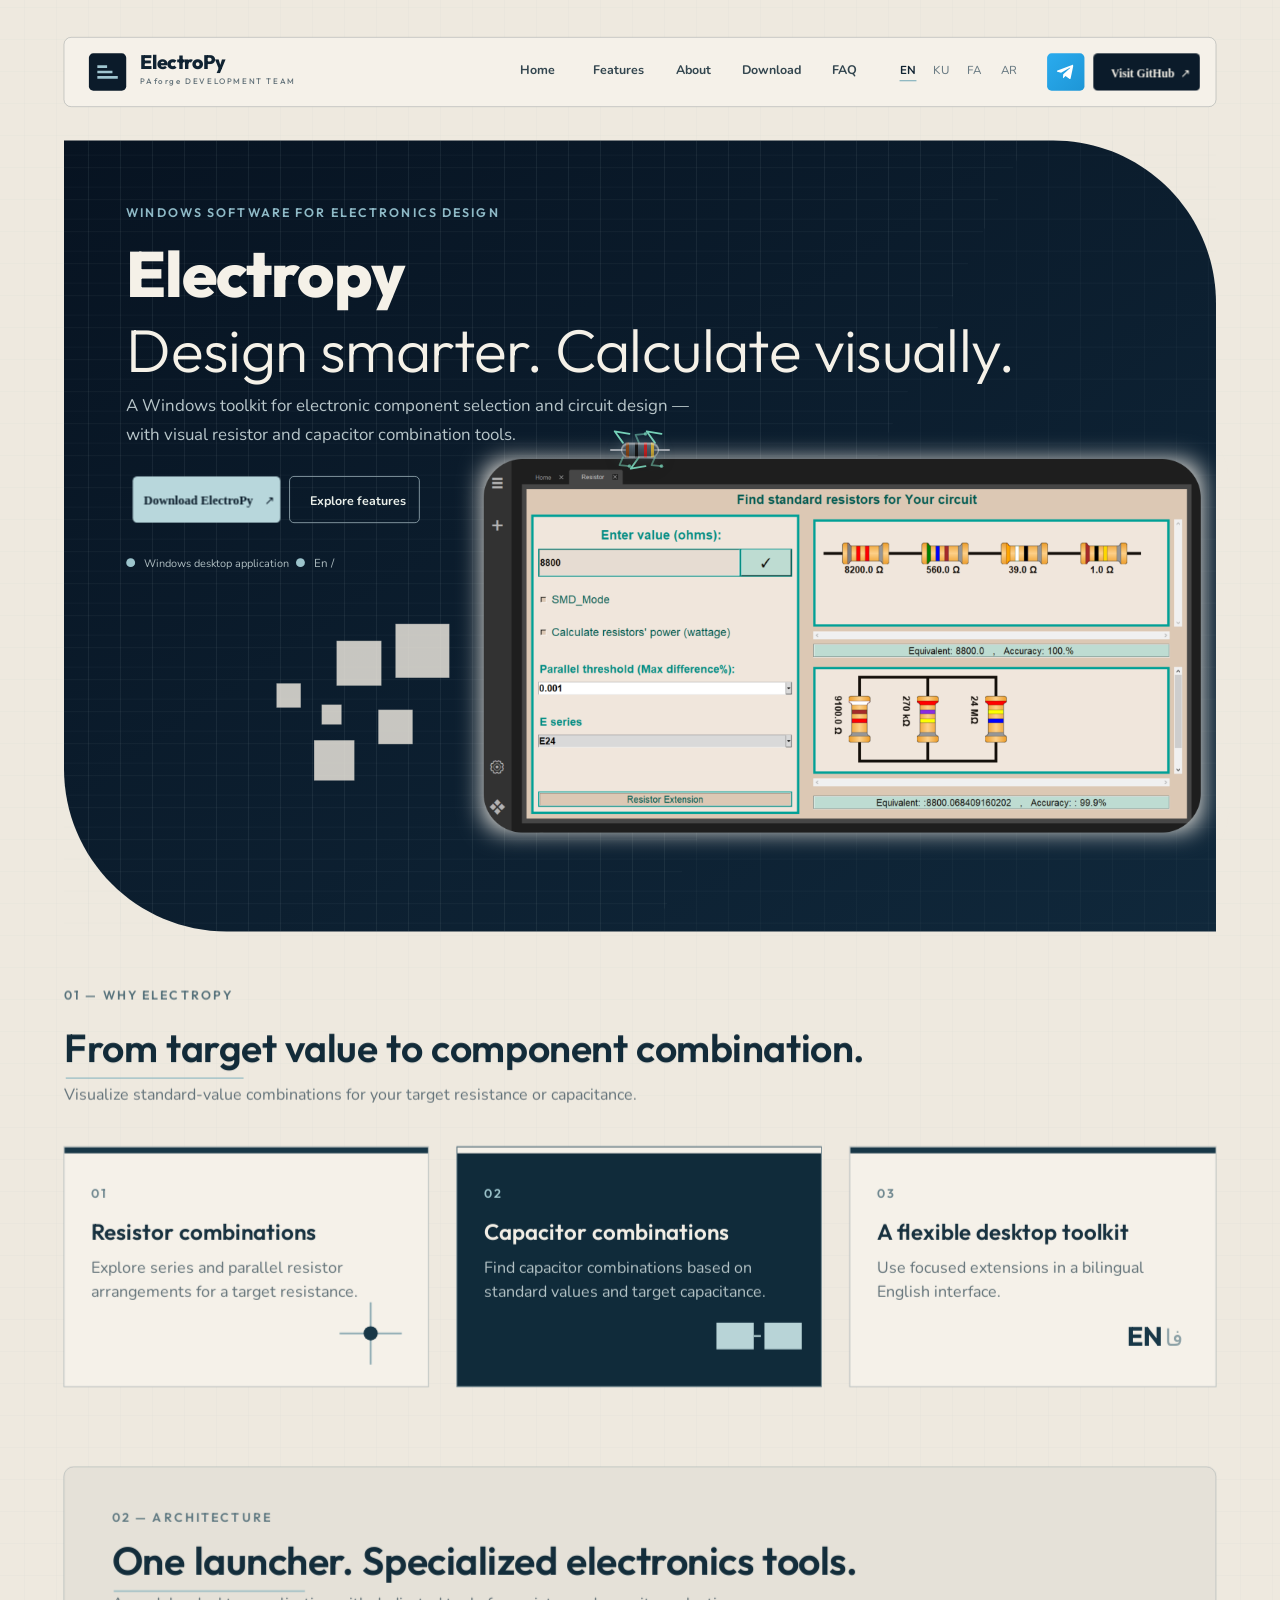
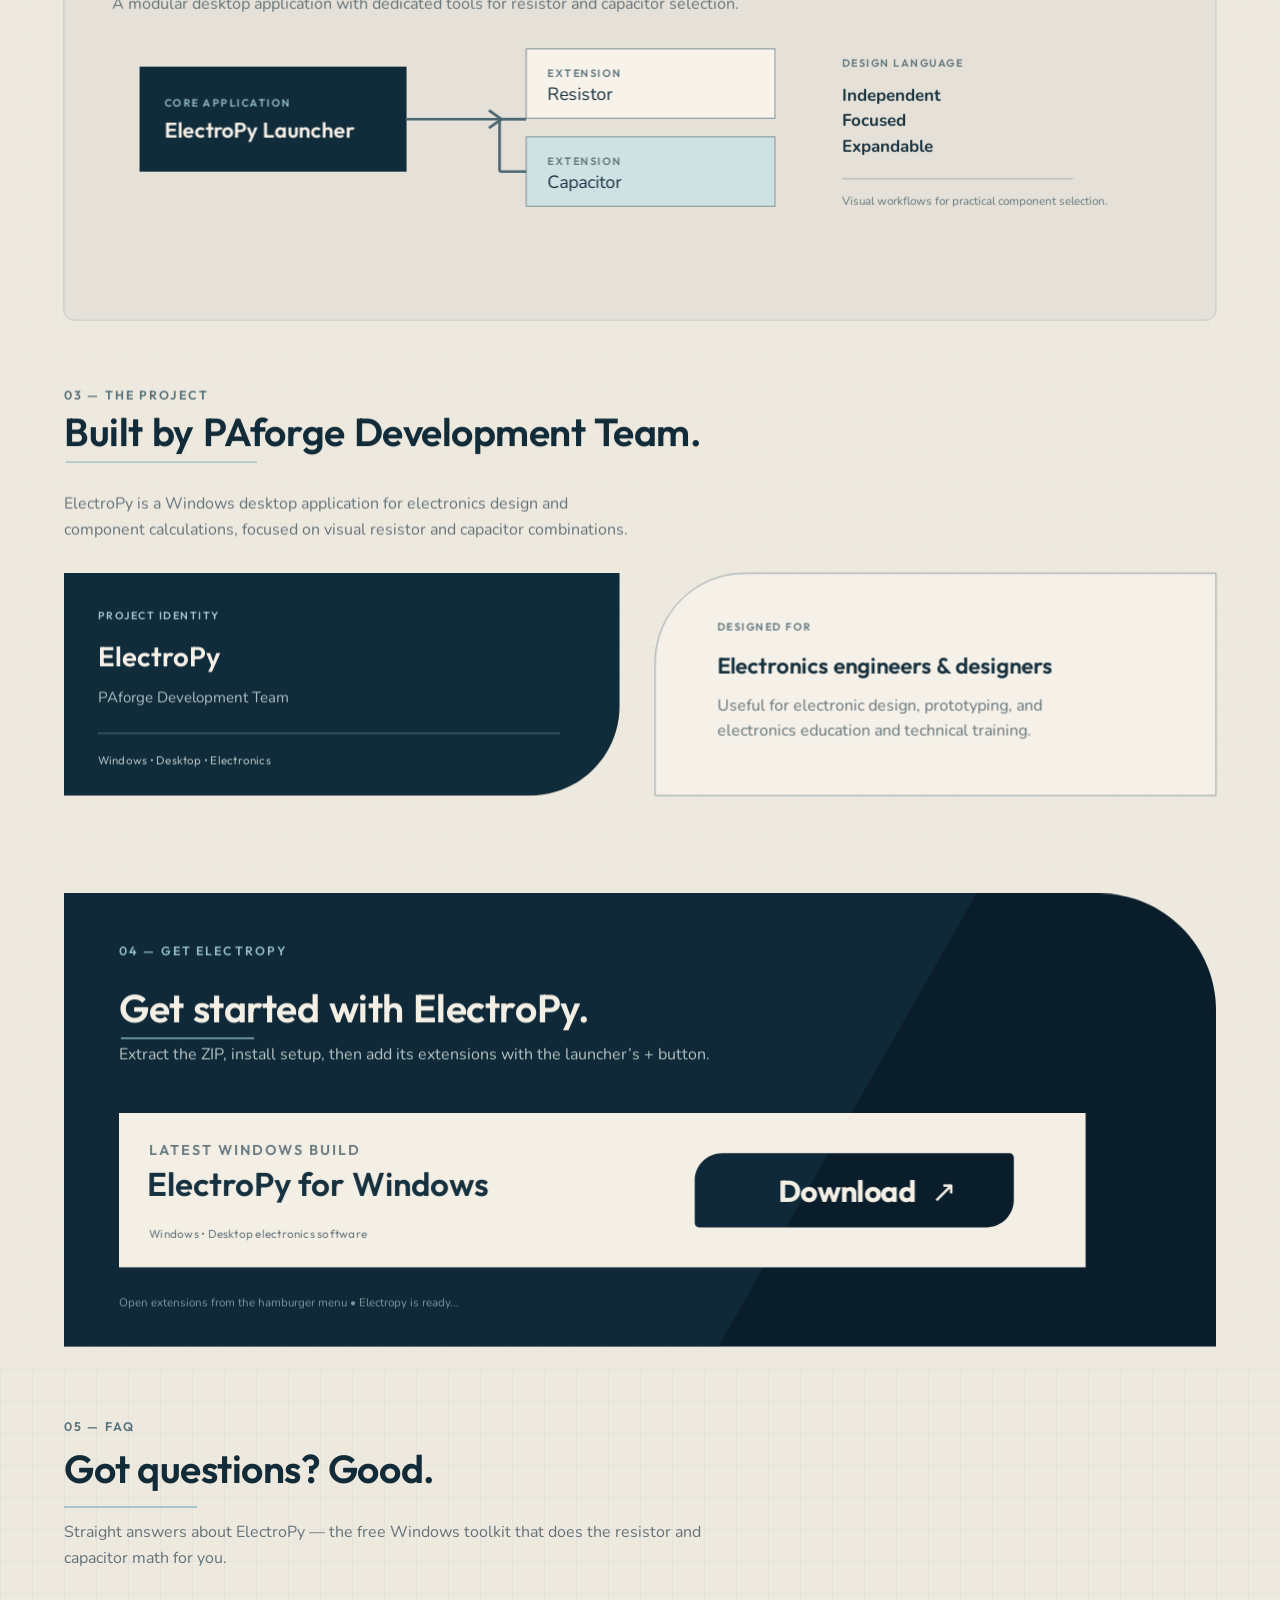
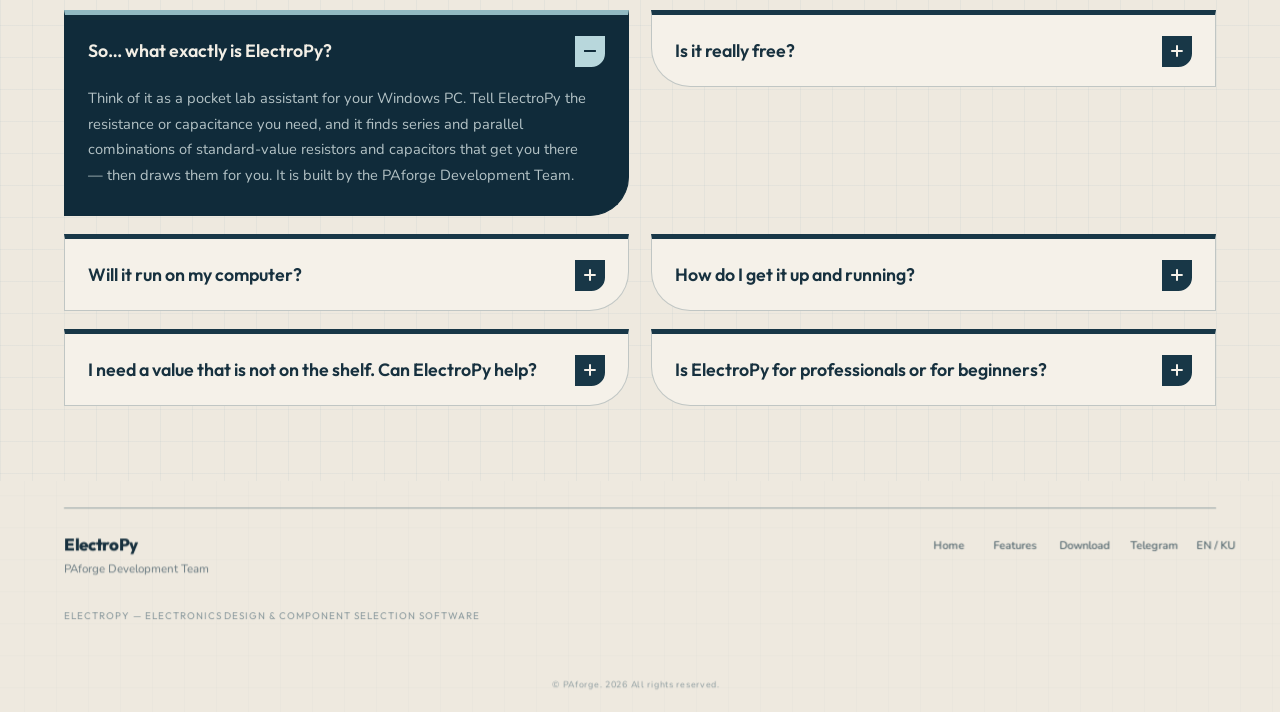
==== commit 8b72f178: "Add files via upload" ====
--- a/index.html
+++ b/index.html
@@ -1,348 +1,1432 @@
 <!DOCTYPE html>
-<html lang="en" dir="ltr">
+<html lang="en" dir="ltr" data-lang="en">
 <head>
 <meta charset="UTF-8">
-<meta name="viewport" content="width=device-width, initial-scale=1.0">
-<title>ElectroPy — Electronics Design Software</title>
+<meta name="viewport" content="width=device-width, initial-scale=1.0, maximum-scale=5.0">
+<title data-text="page_title">ElectroPy by PAforge — Electronics Design &amp; Calculation Software</title>
 <meta name="description" content="ElectroPy is a free Windows toolkit for electronics design. Visually find series and parallel resistor and capacitor combinations for any target value.">
-<meta name="robots" content="index, follow">
+<meta name="keywords" content="ElectroPy, Electropy, PAforge, electronics design software, resistor combination calculator, capacitor combination calculator, series parallel resistor calculator, standard resistor values, E24 E96 resistor finder, component selection tool, circuit design, Windows electronics toolkit">
+<meta name="author" content="PAforge Development Team">
+<meta name="publisher" content="PAforge">
+<meta name="application-name" content="ElectroPy">
+<meta name="robots" content="index, follow, max-image-preview:large, max-snippet:-1, max-video-preview:-1">
+<meta name="googlebot" content="index, follow, max-image-preview:large, max-snippet:-1">
+<meta name="google-site-verification" content="y4TLE__KYcweNOFC9bByHxNJOLmzyhSzI86XXsCqPfM">
+<meta name="theme-color" content="#0a1d2b">
+<meta name="color-scheme" content="light">
+<meta name="format-detection" content="telephone=no">
+
+<!-- ===== CANONICAL + LANGUAGE VERSIONS ===== -->
 <link rel="canonical" href="https://electropy.paforge.ir/">
-<style>
-  :root {
-    --paper: #eee9df;
-    --ink: #0b1b2a;
-    --ink-2: #102332;
-    --accent: #91b9c2;
-    --accent-2: #cfe2e3;
-    --font-display: 'Outfit', 'Segoe UI', Arial, sans-serif;
-    --font-body: 'Nunito', 'Segoe UI', Arial, sans-serif;
-  }
-  * { box-sizing: border-box; }
-  html { scroll-behavior: smooth; }
-  body {
-    margin: 0;
-    background: var(--paper);
-    color: var(--ink);
-    font-family: var(--font-body);
-    min-height: 100vh;
-    display: flex;
-    align-items: center;
-    justify-content: center;
-    padding: 24px;
-    overflow-x: hidden;
-  }
-  .card {
-    max-width: 580px;
-    width: 100%;
-    text-align: center;
-    background: #fff;
-    border: 1px solid rgba(11,27,42,0.1);
-    border-radius: 18px;
-    padding: 48px 32px;
-    box-shadow: 0 20px 50px rgba(11,27,42,0.08);
-  }
-  .logo {
-    width: 48px; height: 48px; margin: 0 auto 18px;
-  }
-  h1 {
-    margin: 0 0 14px;
-    font-family: var(--font-display);
-    font-size: 2rem;
-    letter-spacing: -0.02em;
-    color: var(--ink);
-  }
-  p {
-    line-height: 1.75;
-    color: var(--ink-2);
-    opacity: 0.85;
-  }
-  .btn {
-    display: inline-block;
-    margin-top: 22px;
-    padding: 14px 34px;
-    background: var(--ink);
-    color: var(--paper);
-    text-decoration: none;
-    border-radius: 999px;
-    font-family: var(--font-display);
-    font-weight: 600;
-    transition: background .2s ease;
-  }
-  .btn:hover { background: var(--ink-2); }
-  .notice {
-    margin-top: 30px;
-    font-size: 0.85rem;
-    color: var(--ink-2);
-    opacity: 0.6;
-    border-top: 1px solid rgba(11,27,42,0.1);
-    padding-top: 18px;
-  }
-
-  /* ================= RESISTOR CURSOR ================= */
-  .resistor-shadow {
-    position: fixed; left: 0; top: 0; direction: ltr;
-    width: 32px; height: 11px; border-radius: 999px;
-    transform-origin: center center;
-    z-index: 99997; pointer-events: none;
-    background: radial-gradient(ellipse, rgba(0,0,0,0.5) 0%, rgba(0,0,0,0.25) 45%, rgba(0,0,0,0) 75%);
-    filter: blur(3px);
-    opacity: 0; transition: opacity .5s ease;
-    will-change: transform;
-  }
-  .resistor-body {
-    position: fixed; left: 0; top: 0; direction: ltr;
-    width: 38px; height: 15px; border-radius: 999px;
-    transform-origin: center center;
-    z-index: 99998; pointer-events: none;
-    background:
-      linear-gradient(90deg,
-        transparent 0%, transparent 10%,
-        rgba(139,69,19,0.95) 10%, rgba(139,69,19,0.95) 19%,
-        transparent 19%, transparent 35%,
-        rgba(20,20,20,0.95) 35%, rgba(20,20,20,0.95) 44%,
-        transparent 44%, transparent 60%,
-        rgba(200,30,30,0.95) 60%, rgba(200,30,30,0.95) 69%,
-        transparent 69%, transparent 81%,
-        rgba(212,175,55,0.95) 81%, rgba(212,175,55,0.95) 90%,
-        transparent 90%, transparent 100%),
-      linear-gradient(180deg, rgba(255,255,255,0.22), rgba(255,255,255,0.03) 45%, rgba(0,0,0,0.12) 100%),
-      rgba(255,255,255,0.10);
-    border: 1.5px solid rgba(255,255,255,0.45);
-    box-shadow:
-      inset 0 1px 1px rgba(255,255,255,0.5),
-      inset 0 -2px 6px rgba(0,0,0,0.25),
-      0 0 14px rgba(145,185,194,0.35),
-      0 6px 20px rgba(0,0,0,0.18);
-    backdrop-filter: blur(10px) saturate(160%);
-    -webkit-backdrop-filter: blur(10px) saturate(160%);
-    opacity: 0; transition: opacity .5s ease;
-    will-change: transform;
-  }
-  .resistor-body.active, .resistor-shadow.active { opacity: 1; }
-  .cursor-stage {
-    position: fixed; top: 0; left: 0;
-    width: 100vw; height: 100vh;
-    direction: ltr; z-index: 99996;
-    pointer-events: none; opacity: 0; transition: opacity .5s ease;
-    will-change: opacity;
-  }
-  .cursor-stage.active { opacity: 1; }
-  @media (hover: none), (pointer: coarse) {
-    .cursor-stage, .resistor-body, .resistor-shadow { display: none !important; }
-  }
-</style>
+<link rel="alternate" hreflang="en" href="https://electropy.paforge.ir/">
+<link rel="alternate" hreflang="ku" href="https://electropy.paforge.ir/ku/">
+<link rel="alternate" hreflang="ckb" href="https://electropy.paforge.ir/ku/">
+<link rel="alternate" hreflang="fa" href="https://electropy.paforge.ir/fa/">
+<link rel="alternate" hreflang="ar" href="https://electropy.paforge.ir/ar/">
+<link rel="alternate" hreflang="x-default" href="https://electropy.paforge.ir/">
+
+<!-- ===== OPEN GRAPH / SOCIAL CARDS ===== -->
+<meta property="og:type" content="website">
+<meta property="og:site_name" content="ElectroPy">
+<meta property="og:title" content="ElectroPy — Design smarter. Calculate visually.">
+<meta property="og:description" content="A Windows toolkit for electronic component selection and circuit design, with visual resistor and capacitor combination tools.">
+<meta property="og:url" content="https://electropy.paforge.ir/">
+<meta property="og:image" content="https://electropy.paforge.ir/assets/og/og-en.jpg">
+<meta property="og:image:secure_url" content="https://electropy.paforge.ir/assets/og/og-en.jpg">
+<meta property="og:image:type" content="image/jpeg">
+<meta property="og:image:width" content="1200">
+<meta property="og:image:height" content="630">
+<meta property="og:image:alt" content="ElectroPy resistor extension showing series and parallel resistor combinations for a target value">
+<meta property="og:locale" content="en_US">
+<meta property="og:locale:alternate" content="ckb_IQ">
+<meta property="og:locale:alternate" content="fa_IR">
+<meta property="og:locale:alternate" content="ar_AR">
+<meta name="twitter:card" content="summary_large_image">
+<meta name="twitter:title" content="ElectroPy — Design smarter. Calculate visually.">
+<meta name="twitter:description" content="A Windows toolkit for electronic component selection and circuit design, with visual resistor and capacitor combination tools.">
+<meta name="twitter:image" content="https://electropy.paforge.ir/assets/og/og-en.jpg">
+<meta name="twitter:image:alt" content="ElectroPy resistor extension showing series and parallel resistor combinations for a target value">
+
+<!-- ===== FAVICONS ===== -->
+<link rel="icon" type="image/png" href="./favicon-96x96.png" sizes="96x96">
+<link rel="icon" type="image/svg+xml" href="./favicon.svg">
+<link rel="shortcut icon" href="./favicon.ico">
+<link rel="apple-touch-icon" sizes="180x180" href="./apple-touch-icon.png">
+<meta name="apple-mobile-web-app-title" content="Electropy">
+<link rel="manifest" href="./site.webmanifest">
+
+<!-- ===== PERFORMANCE ===== -->
+<link rel="preload" as="image" href="./assets/images/preview.webp" fetchpriority="high">
+
+<!-- ===== STYLES ===== -->
+<link rel="stylesheet" href="./assets/css/fonts.css">
+<link rel="stylesheet" href="./assets/css/main.css">
+
+<!-- ===== TEXTS (all 4 languages) ===== -->
+<script src="./texts.js"></script>
+
+<!-- ===== STRUCTURED DATA ===== -->
+<script type="application/ld+json">
+{
+  "@context": "https://schema.org",
+  "@graph": [
+    {
+      "@type": "Organization",
+      "@id": "https://electropy.paforge.ir/#organization",
+      "name": "PAforge",
+      "alternateName": [
+        "PAforge Development Team",
+        "PAforge Development Team"
+      ],
+      "url": "https://electropy.paforge.ir/",
+      "logo": {
+        "@type": "ImageObject",
+        "url": "https://electropy.paforge.ir/web-app-manifest-512x512.png",
+        "width": 512,
+        "height": 512
+      },
+      "sameAs": [
+        "https://t.me/PAforge",
+        "https://github.com/PAforge-dev-team"
+      ]
+    },
+    {
+      "@type": "WebSite",
+      "@id": "https://electropy.paforge.ir/#website",
+      "url": "https://electropy.paforge.ir/",
+      "name": "ElectroPy",
+      "alternateName": [
+        "Electropy",
+        "Electropy"
+      ],
+      "description": "ElectroPy is a free Windows toolkit for electronics design. Visually find series and parallel resistor and capacitor combinations for any target value.",
+      "inLanguage": [
+        "en",
+        "ckb",
+        "fa",
+        "ar"
+      ],
+      "publisher": {
+        "@id": "https://electropy.paforge.ir/#organization"
+      }
+    },
+    {
+      "@type": "WebPage",
+      "@id": "https://electropy.paforge.ir/#webpage",
+      "url": "https://electropy.paforge.ir/",
+      "name": "ElectroPy by PAforge — Electronics Design & Calculation Software",
+      "description": "ElectroPy is a free Windows toolkit for electronics design. Visually find series and parallel resistor and capacitor combinations for any target value.",
+      "inLanguage": "en",
+      "isPartOf": {
+        "@id": "https://electropy.paforge.ir/#website"
+      },
+      "about": {
+        "@id": "https://electropy.paforge.ir/#software"
+      },
+      "mainEntity": {
+        "@id": "https://electropy.paforge.ir/#software"
+      },
+      "primaryImageOfPage": {
+        "@type": "ImageObject",
+        "url": "https://electropy.paforge.ir/assets/images/preview.webp",
+        "width": 1920,
+        "height": 1000,
+        "caption": "ElectroPy for Windows — resistor combination tool preview"
+      },
+      "dateModified": "2026-11-14",
+      "breadcrumb": {
+        "@id": "https://electropy.paforge.ir/#breadcrumb"
+      },
+      "hasPart": {
+        "@id": "https://electropy.paforge.ir/#faq"
+      }
+    },
+    {
+      "@type": "SoftwareApplication",
+      "@id": "https://electropy.paforge.ir/#software",
+      "name": "ElectroPy",
+      "alternateName": [
+        "Electropy",
+        "Electropy"
+      ],
+      "description": "ElectroPy is a Windows desktop application for electronics design and component calculations. Enter a target resistance or capacitance and it visualizes series and parallel combinations of standard-value resistors and capacitors.",
+      "url": "https://electropy.paforge.ir/",
+      "image": "https://electropy.paforge.ir/assets/images/preview.webp",
+      "screenshot": {
+        "@type": "ImageObject",
+        "url": "https://electropy.paforge.ir/assets/images/preview.webp",
+        "width": 1920,
+        "height": 1000,
+        "caption": "ElectroPy for Windows — resistor combination tool preview"
+      },
+      "applicationCategory": "UtilitiesApplication",
+      "applicationSubCategory": "Electronics design software",
+      "operatingSystem": "Windows",
+      "softwareVersion": "1.0.0",
+      "datePublished": "2026-10-25",
+      "fileSize": "24.4 MB",
+      "downloadUrl": "https://github.com/PAforge-dev-team/Electropy/releases/download/Electropy/Electropy_V1.0.0%2B2Exts.zip",
+      "installUrl": "https://github.com/PAforge-dev-team/Electropy/releases",
+      "isAccessibleForFree": true,
+      "offers": {
+        "@type": "Offer",
+        "price": "0",
+        "priceCurrency": "USD",
+        "availability": "https://schema.org/InStock"
+      },
+      "featureList": [
+        "Series and parallel resistor combinations for a target resistance",
+        "Capacitor combinations based on standard values and a target capacitance",
+        "Modular launcher with independent resistor and capacitor extensions",
+        "Bilingual desktop interface"
+      ],
+      "keywords": "ElectroPy, Electropy, PAforge, electronics design software, resistor combination calculator, capacitor combination calculator, series parallel resistor calculator, standard resistor values, E24 E96 resistor finder, component selection tool, circuit design, Windows electronics toolkit",
+      "author": {
+        "@id": "https://electropy.paforge.ir/#organization"
+      },
+      "publisher": {
+        "@id": "https://electropy.paforge.ir/#organization"
+      }
+    },
+    {
+      "@type": "FAQPage",
+      "@id": "https://electropy.paforge.ir/#faq",
+      "inLanguage": "en",
+      "isPartOf": {
+        "@id": "https://electropy.paforge.ir/#webpage"
+      },
+      "about": {
+        "@id": "https://electropy.paforge.ir/#software"
+      },
+      "mainEntity": [
+        {
+          "@type": "Question",
+          "name": "So… what exactly is ElectroPy?",
+          "acceptedAnswer": {
+            "@type": "Answer",
+            "text": "Think of it as a pocket lab assistant for your Windows PC. Tell ElectroPy the resistance or capacitance you need, and it finds series and parallel combinations of standard-value resistors and capacitors that get you there — then draws them for you. It is built by the PAforge Development Team."
+          }
+        },
+        {
+          "@type": "Question",
+          "name": "Is it really free?",
+          "acceptedAnswer": {
+            "@type": "Answer",
+            "text": "Yes, really. No price tag, no trial timer, no catch. Grab the latest Windows build from the official ElectroPy page on GitHub and start designing."
+          }
+        },
+        {
+          "@type": "Question",
+          "name": "Will it run on my computer?",
+          "acceptedAnswer": {
+            "@type": "Answer",
+            "text": "If your computer runs Windows, you are good to go. ElectroPy is a desktop application for Windows: download the ZIP, install it, done."
+          }
+        },
+        {
+          "@type": "Question",
+          "name": "How do I get it up and running?",
+          "acceptedAnswer": {
+            "@type": "Answer",
+            "text": "Three small steps. Download the ZIP and extract it. Run the setup. Then add the Resistor and Capacitor extensions with the + button in the ElectroPy Launcher and open them from the hamburger menu. That is it — you are ready."
+          }
+        },
+        {
+          "@type": "Question",
+          "name": "I need a value that is not on the shelf. Can ElectroPy help?",
+          "acceptedAnswer": {
+            "@type": "Answer",
+            "text": "That is exactly its job. Type in your target resistance or capacitance and pick a standard value series. ElectroPy tries series and parallel arrangements of real, standard parts and shows each option as a diagram — with its equivalent value and accuracy — so you can pick the best one at a glance."
+          }
+        },
+        {
+          "@type": "Question",
+          "name": "Is ElectroPy for professionals or for beginners?",
+          "acceptedAnswer": {
+            "@type": "Answer",
+            "text": "Both. Electronics engineers and circuit designers use it to save time while designing and prototyping. Students and hobbyists use it to see how series and parallel combinations actually work. If you ever stared at a parts drawer doing math in your head, ElectroPy is for you."
+          }
+        }
+      ]
+    },
+    {
+      "@type": "BreadcrumbList",
+      "@id": "https://electropy.paforge.ir/#breadcrumb",
+      "itemListElement": [
+        {
+          "@type": "ListItem",
+          "position": 1,
+          "name": "PAforge",
+          "item": "https://github.com/PAforge-dev-team"
+        },
+        {
+          "@type": "ListItem",
+          "position": 2,
+          "name": "Electropy",
+          "item": "https://electropy.paforge.ir/"
+        }
+      ]
+    }
+  ]
+}
+</script>
 </head>
 <body>
-  <div class="card">
-    <svg class="logo" viewBox="0 0 42 42" xmlns="http://www.w3.org/2000/svg">
-      <rect x="0" y="0" width="42" height="42" rx="10" fill="#0b1b2a"/>
-      <path d="M11 25h20M11 19h14M11 13h8" stroke="#9fc5d0" stroke-width="3" stroke-linecap="square" fill="none"/>
+
+<!-- ========== LOADING SCREEN ========== -->
+<div class="loader" id="loader">
+  <div class="loader-resistor">
+    <svg viewBox="0 0 120 60">
+      <rect class="ldr-body" x="10" y="20" width="100" height="30" rx="14" fill="none" stroke="#91b9c2" stroke-width="2"/>
+      <rect class="ldr-band" x="30" y="20" width="6" height="30" fill="#8a5a2b"/>
+      <rect class="ldr-band" x="46" y="20" width="6" height="30" fill="#1c1c1c"/>
+      <rect class="ldr-band" x="62" y="20" width="6" height="30" fill="#c0392b"/>
+      <rect class="ldr-band" x="78" y="20" width="6" height="30" fill="#d4ac0d"/>
+      <rect class="ldr-glow" x="6" y="16" width="108" height="38" rx="18"/>
     </svg>
-    <h1>ElectroPy</h1>
-    <p>
-      ElectroPy is a free Windows toolkit for electronics design. Enter a target
-      resistance or capacitance and instantly see every matching series and
-      parallel combination of standard-value resistors and capacitors.
-    </p>
-    <a class="btn" href="https://github.com/PAforge-dev-team/Electropy/releases" target="_blank" rel="noopener">
-      Download ElectroPy
-    </a>
-    <p class="notice">
-      The full site is temporarily simplified while a few small issues are being fixed.
-    </p>
   </div>
-
-  <canvas class="cursor-stage" id="resistorStage"></canvas>
-  <div class="resistor-shadow" id="resistorShadow"></div>
-  <div class="resistor-body" id="resistorBody"></div>
-
-  <script>
-  (function () {
-    var isTouchDevice = window.matchMedia('(hover: none), (pointer: coarse)').matches;
-    if (isTouchDevice) return;
-
-    var canvas = document.getElementById('resistorStage');
-    var ctx = canvas.getContext('2d');
-    var resistorEl = document.getElementById('resistorBody');
-    var shadowEl = document.getElementById('resistorShadow');
-
-    var W, H;
-    function resize() {
-      W = canvas.width = window.innerWidth;
-      H = canvas.height = window.innerHeight;
-    }
-    window.addEventListener('resize', resize);
-    resize();
-
-    var mouse = { x: W / 2, y: H / 2 };
-
-    var IDLE_TIMEOUT = 3000;
-    var idleTimer = null;
-    var cursorVisible = false;
-
-    function showCursor() {
-      if (!cursorVisible) {
-        cursorVisible = true;
-        canvas.classList.add('active');
-        resistorEl.classList.add('active');
-        shadowEl.classList.add('active');
-      }
-      if (idleTimer) clearTimeout(idleTimer);
-      idleTimer = setTimeout(hideCursor, IDLE_TIMEOUT);
-    }
-    function hideCursor() {
-      cursorVisible = false;
-      canvas.classList.remove('active');
-      resistorEl.classList.remove('active');
-      shadowEl.classList.remove('active');
-    }
-
-    window.addEventListener('mousemove', function (e) {
-      mouse.x = e.clientX; mouse.y = e.clientY;
-      showCursor();
-    });
-    window.addEventListener('mousedown', showCursor);
-    window.addEventListener('scroll', showCursor, { passive: true });
-    window.addEventListener('wheel', showCursor, { passive: true });
-    window.addEventListener('keydown', showCursor);
-
-    var body = { x: W / 2, y: H / 2, heading: 0 };
-    var distanceTraveled = 0;
-
-    var CAPSULE_HALF_LEN = 18;
-    var LEG_UPPER = 11;
-    var LEG_LOWER = 12;
-    var ALONG_OFFSETS = [15, -1, -17];
-    var BASE_SIDE = 7.5 * 0.95;
-    var STEP_FORWARD = 6.5;
-    var OUTWARD = 9;
-    var STEP_FREQ = 1 / 52;
-    var IDLE_CREEP = 0.10;
-
-    var legs = [];
-    ALONG_OFFSETS.forEach(function (along, segIndex) {
-      [-1, 1].forEach(function (side) {
-        var sideIndex = side === 1 ? 0 : 1;
-        var group = (segIndex + sideIndex) % 2;
-        legs.push({
-          along: along, side: side,
-          phaseOffset: group * 0.5,
-          state: 'stance',
-          footX: null, footY: null,
-          swingFromX: 0, swingFromY: 0, swingToX: 0, swingToY: 0
-        });
-      });
-    });
-
-    function twoBoneIK(bx, by, fx, fy, l1, l2, bendSign, bendScale) {
-      var dx = fx - bx, dy = fy - by;
-      var d = Math.hypot(dx, dy) || 0.0001;
-      var maxReach = l1 + l2 - 0.5;
-      if (d > maxReach) { dx = (dx / d) * maxReach; dy = (dy / d) * maxReach; d = maxReach; }
-      var a = Math.min(l1, Math.max(-l2, (l1 * l1 - l2 * l2 + d * d) / (2 * d)));
-      var h = Math.sqrt(Math.max(0, l1 * l1 - a * a)) * bendScale;
-      var mx = bx + (dx / d) * a, my = by + (dy / d) * a;
-      var px = -dy / d, py = dx / d;
-      return { kx: mx + px * h * bendSign, ky: my + py * h * bendSign, fx: bx + dx, fy: by + dy };
-    }
-
-    function lerp(a, b, t) { return a + (b - a) * t; }
-    function smoothstep(t) { return t * t * (3 - 2 * t); }
-
-    var lastX = body.x, lastY = body.y;
-    var resistorHalfW = resistorEl.offsetWidth / 2;
-    var resistorHalfH = resistorEl.offsetHeight / 2;
-    var shadowHalfW = shadowEl.offsetWidth / 2;
-    var shadowHalfH = shadowEl.offsetHeight / 2;
-    var SHADOW_DROP = 6;
-
-    function animate() {
-      var ease = 0.15;
-      body.x += (mouse.x - body.x) * ease;
-      body.y += (mouse.y - body.y) * ease;
-
-      var dx = body.x - lastX, dy = body.y - lastY;
-      var speed = Math.hypot(dx, dy);
-      lastX = body.x; lastY = body.y;
-
-      if (speed > 0.05) {
-        var targetHeading = Math.atan2(dy, dx);
-        var diff = targetHeading - body.heading;
-        diff = Math.atan2(Math.sin(diff), Math.cos(diff));
-        body.heading += diff * 0.16;
-      }
-
-      distanceTraveled += speed + IDLE_CREEP;
-
-      var fx = Math.cos(body.heading), fy = Math.sin(body.heading);
-      var nx = -fy, ny = fx;
-
-      ctx.clearRect(0, 0, W, H);
-      ctx.lineCap = 'round';
-      ctx.lineJoin = 'round';
-
-      ctx.strokeStyle = 'rgba(16, 35, 50, 0.55)';
-      ctx.lineWidth = 2;
-      ctx.beginPath();
-      ctx.moveTo(body.x - fx * (CAPSULE_HALF_LEN + 11), body.y - fy * (CAPSULE_HALF_LEN + 11));
-      ctx.lineTo(body.x - fx * (CAPSULE_HALF_LEN - 3), body.y - fy * (CAPSULE_HALF_LEN - 3));
-      ctx.moveTo(body.x + fx * (CAPSULE_HALF_LEN - 3), body.y + fy * (CAPSULE_HALF_LEN - 3));
-      ctx.lineTo(body.x + fx * (CAPSULE_HALF_LEN + 11), body.y + fy * (CAPSULE_HALF_LEN + 11));
-      ctx.stroke();
-
-      legs.forEach(function (leg) {
-        var baseX = body.x + fx * leg.along + nx * BASE_SIDE * leg.side;
-        var baseY = body.y + fy * leg.along + ny * BASE_SIDE * leg.side;
-        var landX = baseX + fx * STEP_FORWARD + nx * OUTWARD * leg.side;
-        var landY = baseY + fy * STEP_FORWARD + ny * OUTWARD * leg.side;
-
-        var t = (distanceTraveled * STEP_FREQ + leg.phaseOffset) % 1;
-        var isSwing = t >= 0.5;
-
-        if (leg.footX === null) { leg.footX = landX; leg.footY = landY; }
-
-        if (isSwing && leg.state !== 'swing') {
-          leg.state = 'swing';
-          leg.swingFromX = leg.footX; leg.swingFromY = leg.footY;
-        }
-        if (!isSwing) leg.state = 'stance';
-
-        if (leg.state === 'swing') {
-          var p = smoothstep((t - 0.5) * 2);
-          leg.swingToX = landX; leg.swingToY = landY;
-          leg.footX = lerp(leg.swingFromX, leg.swingToX, p);
-          leg.footY = lerp(leg.swingFromY, leg.swingToY, p);
-        }
-
-        var bendScale = leg.state === 'swing' ? 1.35 : 0.75;
-        var bend = twoBoneIK(baseX, baseY, leg.footX, leg.footY, LEG_UPPER, LEG_LOWER, leg.side, bendScale);
-
-        var alpha = leg.state === 'swing' ? 0.9 : 0.5;
-        ctx.strokeStyle = 'rgba(30, 110, 100, ' + alpha + ')';
-        ctx.lineWidth = 1.8;
-        ctx.beginPath();
-        ctx.moveTo(baseX, baseY);
-        ctx.lineTo(bend.kx, bend.ky);
-        ctx.lineTo(bend.fx, bend.fy);
-        ctx.stroke();
-
-        if (leg.state === 'stance') {
-          ctx.beginPath();
-          ctx.arc(leg.footX, leg.footY, 1.8, 0, Math.PI * 2);
-          ctx.fillStyle = 'rgba(30, 110, 100, 0.6)';
-          ctx.fill();
-        }
-      });
-
-      shadowEl.style.transform =
-        'translate(' + (body.x - shadowHalfW) + 'px, ' + (body.y + SHADOW_DROP - shadowHalfH) + 'px) rotate(' + body.heading + 'rad)';
-      resistorEl.style.transform =
-        'translate(' + (body.x - resistorHalfW) + 'px, ' + (body.y - resistorHalfH) + 'px) rotate(' + body.heading + 'rad)';
-
-      requestAnimationFrame(animate);
-    }
-    animate();
-  })();
-  </script>
+  <div class="loader-bar"></div>
+  <div class="loader-text" data-text="loader_text">LOADING ELECTROPY</div>
+</div>
+
+<!-- ========== STICKY HEADER ========== -->
+<header class="sticky-header" id="stickyHeader">
+  <div class="sticky-inner">
+    <button class="sticky-brand" id="brandBtn" aria-label="ElectroPy — back to top" data-aria="aria_back_to_top">
+      <div class="sticky-brand-icon">
+        <svg viewBox="0 0 42 42" xmlns="http://www.w3.org/2000/svg">
+          <rect x="0" y="0" width="42" height="42" rx="5" fill="#0b1b2a"/>
+          <path d="M11 25h20M11 19h14M11 13h8" stroke="#9fc5d0" stroke-width="3" stroke-linecap="square" fill="none"/>
+        </svg>
+      </div>
+      <span data-text="brand">ElectroPy</span>
+    </button>
+    <nav class="sticky-nav">
+      <button data-nav="home" data-text="nav_home">Home</button>
+      <button data-nav="features" data-text="nav_features">Features</button>
+      <button data-nav="about" data-text="nav_about">About</button>
+      <button data-nav="download" data-text="nav_download">Download</button>
+      <button data-nav="faq" data-text="nav_faq">FAQ</button>
+    </nav>
+    <div class="sticky-actions">
+      <nav class="lang-switch" aria-label="Language" data-aria="aria_language"><a href="./" hreflang="en" lang="en" title="English" data-lang-link="en" class="is-active" aria-current="page">EN</a><a href="./ku/" hreflang="ku" lang="ckb" title="کوردی" data-lang-link="ku">KU</a><a href="./fa/" hreflang="fa" lang="fa" title="فارسی" data-lang-link="fa">FA</a><a href="./ar/" hreflang="ar" lang="ar" title="العربية" data-lang-link="ar">AR</a></nav>
+      <button class="sticky-tg-icon" id="headerTelegramBtn" aria-label="Join PAforge Telegram channel" data-aria="aria_telegram" title="PAforge on Telegram" data-title="title_telegram">
+        <svg width="20" height="20" viewBox="0 0 24 24" fill="currentColor" aria-hidden="true">
+          <path d="M21.94 4.6 18.6 20.3c-.25 1.12-.91 1.4-1.85.87l-5.1-3.76-2.46 2.37c-.27.27-.5.5-1.02.5l.36-5.2 9.45-8.54c.41-.36-.09-.57-.64-.2L5.66 13.1.62 11.5c-1.1-.34-1.11-1.1.23-1.63L20.54 2.4c.91-.33 1.71.21 1.4 2.2z"/>
+        </svg>
+      </button>
+      <button class="sticky-cta" id="headerGithubBtn" aria-label="Visit GitHub" data-aria="nav_visit_github">
+        <span data-text="nav_visit_github">Visit GitHub</span>
+        <svg width="14" height="14" viewBox="0 0 24 24" fill="none" stroke="currentColor" stroke-width="2.4" stroke-linecap="round" stroke-linejoin="round"><path d="M7 7h10v10"/><path d="M7 17 17 7"/></svg>
+      </button>
+    </div>
+    <button class="hamburger" id="hamburger" aria-label="Menu" data-aria="aria_menu" aria-expanded="false">
+      <span></span><span></span><span></span>
+    </button>
+  </div>
+</header>
+
+<!-- ========== MOBILE MENU ========== -->
+<div class="mobile-backdrop" id="mobileBackdrop"></div>
+<div class="mobile-menu" id="mobileMenu" role="menu" aria-hidden="true">
+  <div class="mobile-menu-header" style="--i:0">
+    <div class="mobile-menu-logo">
+      <svg viewBox="0 0 42 42" xmlns="http://www.w3.org/2000/svg">
+        <rect x="0" y="0" width="42" height="42" rx="5" fill="#0b1b2a"/>
+        <path d="M11 25h20M11 19h14M11 13h8" stroke="#9fc5d0" stroke-width="3" stroke-linecap="square" fill="none"/>
+      </svg>
+    </div>
+    <div class="mobile-menu-brand-text">
+      <span class="mobile-menu-brand-name" data-text="brand">ElectroPy</span>
+      <span class="mobile-menu-brand-sub" data-text="brand_sub">PAforge DEVELOPMENT TEAM</span>
+    </div>
+  </div>
+  <a style="--i:1" data-nav="home" role="menuitem"><span data-text="nav_home">Home</span>
+    <svg class="m-chev" width="17" height="17" viewBox="0 0 24 24" fill="none" stroke="currentColor" stroke-width="2" stroke-linecap="round" stroke-linejoin="round"><path d="m9 18 6-6-6-6"/></svg>
+  </a>
+  <a style="--i:2" data-nav="features" role="menuitem"><span data-text="nav_features">Features</span>
+    <svg class="m-chev" width="17" height="17" viewBox="0 0 24 24" fill="none" stroke="currentColor" stroke-width="2" stroke-linecap="round" stroke-linejoin="round"><path d="m9 18 6-6-6-6"/></svg>
+  </a>
+  <a style="--i:3" data-nav="about" role="menuitem"><span data-text="nav_about">About</span>
+    <svg class="m-chev" width="17" height="17" viewBox="0 0 24 24" fill="none" stroke="currentColor" stroke-width="2" stroke-linecap="round" stroke-linejoin="round"><path d="m9 18 6-6-6-6"/></svg>
+  </a>
+  <a style="--i:4" data-nav="download" role="menuitem"><span data-text="nav_download">Download</span>
+    <svg class="m-chev" width="17" height="17" viewBox="0 0 24 24" fill="none" stroke="currentColor" stroke-width="2" stroke-linecap="round" stroke-linejoin="round"><path d="m9 18 6-6-6-6"/></svg>
+  </a>
+  <a style="--i:5" data-nav="faq" role="menuitem"><span data-text="nav_faq">FAQ</span>
+    <svg class="m-chev" width="17" height="17" viewBox="0 0 24 24" fill="none" stroke="currentColor" stroke-width="2" stroke-linecap="round" stroke-linejoin="round"><path d="m9 18 6-6-6-6"/></svg>
+  </a>
+  <a class="mobile-tg-btn" style="--i:5" id="mobileTelegramBtn" role="menuitem" href="https://t.me/PAforge" target="_blank" rel="noopener">
+    <svg width="16" height="16" viewBox="0 0 24 24" fill="currentColor" aria-hidden="true">
+      <path d="M21.94 4.6 18.6 20.3c-.25 1.12-.91 1.4-1.85.87l-5.1-3.76-2.46 2.37c-.27.27-.5.5-1.02.5l.36-5.2 9.45-8.54c.41-.36-.09-.57-.64-.2L5.66 13.1.62 11.5c-1.1-.34-1.11-1.1.23-1.63L20.54 2.4c.91-.33 1.71.21 1.4 2.2z"/>
+    </svg>
+    <span data-text="nav_telegram_channel">PAforge Telegram Channel</span>
+  </a>
+  <a class="mobile-gh-btn" style="--i:6" id="mobileGithubBtn" role="menuitem"><span data-text="nav_visit_github">Visit GitHub</span>
+    <svg width="16" height="16" viewBox="0 0 24 24" fill="none" stroke="currentColor" stroke-width="2.6" stroke-linecap="round" stroke-linejoin="round"><path d="M7 7h10v10"/><path d="M7 17 17 7"/></svg>
+  </a>
+  <nav class="mobile-lang" aria-label="Language" data-aria="aria_language"><a style="--i:7" href="./" hreflang="en" lang="en" data-lang-link="en" class="is-active" aria-current="page">English</a><a style="--i:7" href="./ku/" hreflang="ku" lang="ckb" data-lang-link="ku">کوردی</a><a style="--i:7" href="./fa/" hreflang="fa" lang="fa" data-lang-link="fa">فارسی</a><a style="--i:7" href="./ar/" hreflang="ar" lang="ar" data-lang-link="ar">العربية</a></nav>
+</div>
+
+<!-- ========== MAIN CONTENT ========== -->
+<main class="page-wrapper">
+
+  <!-- ===== SEMANTIC CONTENT (same texts as the artwork, for search engines & screen readers) ===== -->
+  <article class="sr-only" id="content">
+    <header>
+      <h1><span data-text="hero_title">Electropy</span> — <span data-text="hero_subtitle">Design smarter. Calculate visually.</span></h1>
+      <p><span data-text="hero_eyebrow">WINDOWS SOFTWARE FOR ELECTRONICS DESIGN</span></p>
+      <p><span data-text="hero_desc_line1">A Windows toolkit for electronic component selection and circuit design —</span> <span data-text="hero_desc_line2">with visual resistor and capacitor combination tools.</span></p>
+      <p><a href="https://github.com/PAforge-dev-team/Electropy/releases/download/Electropy/Electropy_V1.0.0+2Exts.zip" rel="noopener"><span data-text="hero_btn_download">Download ElectroPy</span></a> · <span data-text="hero_badge_os">Windows desktop application</span></p>
+      <img src="./assets/images/preview.webp" width="1920" height="1000" alt="ElectroPy for Windows — resistor combination tool preview" data-alt="preview_alt" decoding="async">
+    </header>
+    <section>
+      <h2><span data-text="features_title">From target value to component combination.</span></h2>
+      <p><span data-text="features_desc">Visualize standard-value combinations for your target resistance or capacitance.</span></p>
+      <h3><span data-text="feature_1_title">Resistor combinations</span></h3>
+      <p><span data-text="feature_1_desc_line1">Explore series and parallel resistor</span> <span data-text="feature_1_desc_line2">arrangements for a target resistance.</span></p>
+      <h3><span data-text="feature_2_title">Capacitor combinations</span></h3>
+      <p><span data-text="feature_2_desc_line1">Find capacitor combinations based on</span> <span data-text="feature_2_desc_line2">standard values and target capacitance.</span></p>
+      <h3><span data-text="feature_3_title">A flexible desktop toolkit</span></h3>
+      <p><span data-text="feature_3_desc_line1">Use focused extensions in a bilingual</span> <span data-text="feature_3_desc_line2">English interface.</span></p>
+    </section>
+    <section>
+      <h2><span data-text="about_title">One launcher. Specialized electronics tools.</span></h2>
+      <p><span data-text="about_desc">A modular desktop application with dedicated tools for resistor and capacitor selection.</span></p>
+      <ul>
+        <li><span data-text="about_core_label">CORE APPLICATION</span>: <span data-text="about_core_name">ElectroPy Launcher</span></li>
+        <li><span data-text="about_ext_label">EXTENSION</span>: <span data-text="about_ext_resistor">Resistor</span></li>
+        <li><span data-text="about_ext_label">EXTENSION</span>: <span data-text="about_ext_capacitor">Capacitor</span></li>
+      </ul>
+      <p><span data-text="about_design_label">DESIGN LANGUAGE</span>: <span data-text="about_design_1">Independent</span>, <span data-text="about_design_2">Focused</span>, <span data-text="about_design_3">Expandable</span>. <span data-text="about_design_desc">Visual workflows for practical component selection.</span></p>
+    </section>
+    <section>
+      <h2><span data-text="project_title">Built by PAforge Development Team.</span></h2>
+      <p><span data-text="project_desc_line1">ElectroPy is a Windows desktop application for electronics design and</span> <span data-text="project_desc_line2">component calculations, focused on visual resistor and capacitor combinations.</span></p>
+      <p><span data-text="project_identity_name">ElectroPy</span> — <span data-text="project_identity_team">PAforge Development Team</span> — <span data-text="project_identity_tags">Windows • Desktop • Electronics</span></p>
+      <h3><span data-text="project_designed_title">Electronics engineers &amp; designers</span></h3>
+      <p><span data-text="project_designed_desc_line1">Useful for electronic design, prototyping, and</span> <span data-text="project_designed_desc_line2">electronics education and technical training.</span></p>
+    </section>
+    <section>
+      <h2><span data-text="download_title">Get started with ElectroPy.</span></h2>
+      <p><span data-text="download_desc">Extract the ZIP, install setup, then add its extensions with the launcher’s + button.</span></p>
+      <p><a href="https://github.com/PAforge-dev-team/Electropy/releases/download/Electropy/Electropy_V1.0.0+2Exts.zip" rel="noopener"><span data-text="download_card_btn">Download</span> — <span data-text="download_card_title">ElectroPy for Windows</span></a> (<span data-text="download_card_meta">Windows • Desktop electronics software</span>)</p>
+      <p><span data-text="download_footer">Open extensions from the hamburger menu • Electropy is ready...</span></p>
+    </section>
+    <footer>
+      <p><span data-text="footer_tagline">ELECTROPY — ELECTRONICS DESIGN &amp; COMPONENT SELECTION SOFTWARE</span></p>
+      <ul>
+        <li><a href="https://github.com/PAforge-dev-team/Electropy" rel="noopener"><span data-text="nav_visit_github">Visit GitHub</span></a></li>
+        <li><a href="https://t.me/PAforge" rel="noopener"><span data-text="nav_telegram_channel">PAforge Telegram Channel</span></a></li>
+      </ul>
+      <nav aria-label="Language" data-aria="aria_language"><ul><li><a href="./" hreflang="en" lang="en" data-lang-link="en">English</a></li><li><a href="./ku/" hreflang="ku" lang="ckb" data-lang-link="ku">کوردی</a></li><li><a href="./fa/" hreflang="fa" lang="fa" data-lang-link="fa">فارسی</a></li><li><a href="./ar/" hreflang="ar" lang="ar" data-lang-link="ar">العربية</a></li></ul></nav>
+      <p><span data-text="footer_copyright">© PAforge. 2026 All rights reserved.</span></p>
+    </footer>
+  </article>
+
+
+  <!-- ===== DESKTOP SVG ===== -->
+  <div class="page-desktop" aria-hidden="true">
+    <svg xmlns="http://www.w3.org/2000/svg" version="1.1" xmlns:xlink="http://www.w3.org/1999/xlink" viewBox="0 0 1440 3340" id="mainSvg" preserveAspectRatio="xMidYMid meet">
+      <defs>
+        <style>
+          .st0 { fill: #cfe2e3; }
+          .st0, .st1 { stroke: #71868d; }
+          .st2 { font-size: 11px; letter-spacing: .16em; }
+          .st2, .st3, .st4, .st5, .st6, .st11, .st12, .st14, .st15, .st21, .st24, .st31, .st35, .st36, .st37, .st38, .st44, .st45, .st46, .st47, .st48, .st49, .st50, .st52, .st53, .st55, .st56, .st60, .st61, .st64, .st68 { font-family: SegoeUI, 'Segoe UI'; }
+          .st2, .st41 { fill: #8a999d; }
+          .st3 { fill: #aebdc1; }
+          .st3, .st4, .st6, .st10, .st11, .st14, .st20, .st24, .st34, .st37, .st44, .st47, .st50, .st56, .st57, .st59, .st60, .st68 { font-size: 13px; }
+          .st73, .st74 { fill: #eee9df; }
+          .st4 { fill: #52666e; }
+          .st5 { font-size: 68px; }
+          .st5, .st25 { fill: #f5f1e8; }
+          .st6 { fill: #52636b; }
+          .st74, .st76 { stroke: #172b39; stroke-opacity: .22; }
+          .st77 { fill: #183747; }
+          .st7 { fill: url(#grid1); }
+          .st7, .st78 { opacity: .75; }
+          .st79 { fill: #829ba4; }
+          .st8 { fill: #163141; font-size: 27px; }
+          .st8, .st9, .st80, .st10, .st13, .st16, .st17, .st18, .st19, .st22, .st23, .st26, .st27, .st30, .st32, .st33, .st34, .st39, .st40, .st43, .st51, .st54, .st57, .st59, .st62, .st63, .st65, .st66, .st69, .st70, .st71 { font-family: SegoeUI-Bold, 'Segoe UI'; font-weight: 700; }
+          .st9, .st48 { fill: #193341; }
+          .st9, .st55, .st69 { font-size: 19px; }
+          .st81 { stroke: #9fc5d0; stroke-linecap: square; }
+          .st81, .st82, .st83 { stroke-width: 3px; }
+          .st84 { stroke: #8eabb3; }
+          .st84, .st85 { stroke-width: 2px; }
+          .st86 { fill: #cdd0ca; }
+          .st10 { fill: #e8efed; }
+          .st87 { fill: #b8d7dc; }
+          .st11 { fill: #66777c; }
+          .st88 { fill: #d6e5e6; }
+          .st89 { fill: #fff; }
+          .st12 { fill: #b4c3c6; }
+          .st12, .st15, .st31, .st46, .st49 { font-size: 18px; }
+          .st90 { mask: url(#mask); }
+          .st91 { stroke: #87999e; }
+          .st91, .st92, .st76, .st93 { fill: #f5f1e9; }
+          .st13 { fill: #657980; }
+          .st13, .st23, .st26, .st27, .st40, .st51, .st63, .st66 { font-size: 12px; }
+          .st13, .st23, .st26, .st27, .st40, .st51, .st63, .st66, .st70 { letter-spacing: .12em; }
+          .st94 { fill: #9cc4cc; }
+          .st95 { fill: #fffdf8; stroke: #8c9ba0; }
+          .st96 { filter: url(#luminosity-invert-noclip); }
+          .st97 { fill: #c9dfe2; }
+          .st14 { fill: #66777d; }
+          .st15 { fill: #627278; }
+          .st16 { fill: #152d3b; }
+          .st16, .st19, .st62 { font-size: 25px; }
+          .st17 { fill: #6c858d; }
+          .st17, .st18, .st21, .st22, .st29, .st54, .st64, .st65, .st71 { font-size: 14px; }
+          .st17, .st18, .st22, .st54, .st65, .st71 { letter-spacing: .17em; }
+          .st18 { fill: #9cc4cb; }
+          .st98, .st99, .st100, .st101, .st83, .st102 { fill: none; }
+          .st103 { fill: #244052; }
+          .st19 { fill: #f2eee5; }
+          .st20 { fill: #f6f2e9; }
+          .st21 { fill: #e9eee9; }
+          .st22 { fill: #627b83; }
+          .st23, .st49 { fill: #64737a; }
+          .st104 { fill: #0a1d2b; }
+          .st82, .st83 { stroke: #486571; }
+          .st99 { opacity: .55; stroke: #9eb1b8; }
+          .st105 { filter: url(#drop-shadow-1); }
+          .st106 { font-family: AdobeArabic-Regular, 'Adobe Arabic'; }
+          .st24 { fill: #69797e; }
+          .st25 { font-family: SegoeUIBlack, 'Segoe UI'; font-size: 72px; }
+          .st26 { fill: #617980; }
+          .st27 { fill: #65767c; }
+          .st107 { stroke: #6f8790; }
+          .st107, .st108 { fill: #102b3a; }
+          .st109 { fill: #b8d4d7; }
+          .st29 { fill: #0a1b29; }
+          .st30 { font-size: 31px; }
+          .st30, .st110 { fill: #f4efe6; }
+          .st31 { fill: #b6c4c6; }
+          .st32 { fill: #f3eee5; font-size: 24px; }
+          .st111 { fill: url(#grid); }
+          .st33 { fill: #173747; font-size: 30px; }
+          .st85 { stroke: #b8d4d7; }
+          .st112 { stroke: #819399; }
+          .st34, .st39 { fill: #102332; }
+          .st100 { stroke: #8ba0a9; }
+          .st113 { fill: #e6e1d7; stroke: #173040; stroke-opacity: .15; }
+          .st35 { fill: #132d3b; }
+          .st35, .st38, .st52 { font-size: 44px; letter-spacing: -.04em; }
+          .st36 { fill: #8ca1a6; font-size: 26px; }
+          .st37, .st59 { fill: #243946; }
+          .st38, .st42, .st114 { fill: #f4efe5; }
+          .st39 { font-size: 22px; }
+          .st115, .st116 { fill: #e8e4dc; }
+          .st40 { fill: #91b9c2; }
+          .st41 { font-family: SegoeUI-LightItalic, 'Segoe UI'; font-size: 10px; font-style: italic; font-weight: 300; letter-spacing: .16em; }
+          .st117 { stroke: #829097; stroke-opacity: .35; }
+          .st42 { font-size: 34px; }
+          .st43 { fill: #15303e; font-size: 37px; }
+          .st44 { fill: #829097; }
+          .st45 { fill: #65747b; font-size: 9px; letter-spacing: .22em; }
+          .st46 { fill: #65747a; }
+          .st118 { stroke: #9aabad; }
+          .st47, .st61 { fill: #aebdc0; }
+          .st119 { fill: #91b8c2; }
+          .st48 { font-size: 20px; }
+          .st120 { fill: #e5e1d8; stroke: #8e9da1; stroke-opacity: .5; }
+          .st50 { fill: #586a70; }
+          .st121 { fill: #e7ece8; stroke: #b3c2c0; }
+          .st51 { fill: #9fc2c8; }
+          .st122 { fill: #eeeae2; }
+          .st52 { fill: #122b39; }
+          .st78 { mix-blend-mode: screen; }
+          .st53, .st67 { fill: #2c4049; }
+          .st53, .st70 { font-size: 16px; }
+          .st54 { fill: #91b9c1; }
+          .st124 { fill: #0b1b2a; }
+          .st101 { opacity: .12; stroke: #9fb3bf; }
+          .st125 { stroke: #607b84; }
+          .st55 { fill: #b8c6ca; }
+          .st56 { fill: #80989f; }
+          .st126 { fill: #f2eee6; }
+          .st57 { fill: #173240; }
+          .st58 { fill: #112d3d; opacity: .77; }
+          .st60 { fill: #687980; }
+          .st61 { font-size: 17px; }
+          .st62 { fill: #17313f; }
+          .st102 { opacity: .16; stroke: #243946; }
+          .st63 { fill: #64767a; }
+          .st128 { fill: url(#linear-gradient); }
+          .st116 { stroke: #b0b9b9; }
+          .st64 { fill: #33464f; }
+          .st65 { fill: #58737c; }
+          .st129 { fill: #dcd8cf; }
+          .st66 { fill: #647980; }
+          .st1 { fill: #f7f3ea; }
+          .st67 { font-size: 15px; }
+          .st130 { opacity: .83; }
+          .st68 { fill: #78858a; }
+          .st69 { fill: #17303e; }
+          .st93 { stroke: #8b9ba0; stroke-opacity: .55; }
+          .st70 { fill: #687a80; }
+          .st71 { fill: #8fbac7; }
+          /* دکمه تلگرام SVG هدر */
+          .svg-tg-btn { cursor: pointer; }
+          .svg-tg-btn .tg-bg { transition: filter .35s ease; }
+          .svg-tg-btn:hover .tg-bg { filter: brightness(1.12) drop-shadow(0 4px 10px rgba(42,171,238,.55)); }
+          svg text { transition-property: none; }
+        </style>
+        <pattern id="grid" x="0" y="0" width="36" height="36" patternTransform="translate(27 -14392) scale(1 -1)" patternUnits="userSpaceOnUse" viewBox="0 0 36 36">
+          <g>
+            <rect class="st98" width="36" height="36"/>
+            <polyline class="st101" points="36 36 0 36 0 0"/>
+          </g>
+        </pattern>
+        <filter id="drop-shadow-1" x="1192" y="44" width="160" height="72" filterUnits="userSpaceOnUse">
+          <feOffset dx="1" dy="-1"/>
+          <feGaussianBlur result="blur" stdDeviation="5"/>
+          <feFlood flood-color="#000" flood-opacity=".64"/>
+          <feComposite in2="blur" operator="in"/>
+          <feComposite in="SourceGraphic"/>
+        </filter>
+        <linearGradient id="linear-gradient" x1="-278.78" y1="2800.9" x2="-277.78" y2="2799.9" gradientTransform="translate(361377 2492958) scale(1296 -890)" gradientUnits="userSpaceOnUse">
+          <stop offset="0" stop-color="#071321"/>
+          <stop offset="1" stop-color="#10283b"/>
+        </linearGradient>
+        <pattern id="grid1" data-name="grid" patternTransform="translate(99 -14550) scale(1 -1)" xlink:href="#grid" href="#grid"/>
+        <filter id="luminosity-invert-noclip" x="134" y="3052" width="1087.33" height="174" color-interpolation-filters="sRGB" filterUnits="userSpaceOnUse">
+          <feColorMatrix result="cm" values="-1 0 0 0 1 0 -1 0 0 1 0 0 -1 0 1 0 0 0 1 0"/>
+          <feFlood flood-color="#fff" result="bg"/>
+          <feBlend in="cm" in2="bg"/>
+        </filter>
+        <mask id="mask" x="134" y="3052" width="1087.33" height="174" maskUnits="userSpaceOnUse">
+          <g class="st96">
+            <path class="st89" d="M812.43,3097.2h323.14c2.76,0,5,2.24,5,5v47.76c0,17.03-13.82,30.85-30.85,30.85h-323.14c-2.76,0-5-2.24-5-5v-47.76c0-17.03,13.82-30.85,30.85-30.85Z"/>
+          </g>
+        </mask>
+        <!-- گرادیان دکمه تلگرام SVG -->
+        <linearGradient id="tgGrad" x1="0" y1="0" x2="1" y2="1">
+          <stop offset="0" stop-color="#2AABEE"/>
+          <stop offset="1" stop-color="#1E96D6"/>
+        </linearGradient>
+        <clipPath id="desktopImgClip">
+          <rect x="544" y="479" width="807" height="495" rx="24" ry="24"/>
+        </clipPath>
+        <filter id="haloBlur" x="-15%" y="-15%" width="130%" height="130%">
+          <feGaussianBlur stdDeviation="14"/>
+        </filter>
+      </defs>
+
+      
+      <g class="st28">
+        <g id="Layer_1">
+          <rect class="st73" width="1440" height="3600"/>
+          <rect class="st111" width="1440" height="3600"/>
+
+          <!-- ===== SVG HEADER ===== -->
+          <g class="svg-header">
+            <rect class="st76" x="72" y="42" width="1296" height="78" rx="8" ry="8"/>
+            <g>
+              <rect class="st124" x="100" y="60" width="42" height="42" rx="5" ry="5"/>
+              <path class="st81" d="M111,87h20M111,81h14M111,75h8"/>
+              <text class="st39" transform="translate(158 78)">
+                <tspan x="0" y="0" data-text="brand" data-fit="220">ElectroPy</tspan>
+              </text>
+              <text class="st45" transform="translate(158 95)">
+                <tspan x="0" y="0" data-text="brand_sub" data-fit="420">PAforge DEVELOPMENT TEAM</tspan>
+              </text>
+            </g>
+            <g class="svg-header-nav">
+              <text class="st64 nav-link" data-nav="home" transform="translate(585 83)">
+                <tspan x="0" y="0" data-text="nav_home" data-fit="70">Home</tspan>
+              </text>
+              <text class="st64 nav-link" data-nav="features" transform="translate(667 83)">
+                <tspan x="0" y="0" data-text="nav_features" data-fit="82">Features</tspan>
+              </text>
+              <text class="st64 nav-link" data-nav="about" transform="translate(761 83)">
+                <tspan x="0" y="0" data-text="nav_about" data-fit="62">About</tspan>
+              </text>
+              <text class="st64 nav-link" data-nav="download" transform="translate(835 83)">
+                <tspan x="0" y="0" data-text="nav_download" data-fit="110">Download</tspan>
+              </text>
+              <text class="st64 nav-link" data-nav="faq" transform="translate(936 83)">
+                <tspan x="0" y="0" data-text="nav_faq" data-fit="58">FAQ</tspan>
+              </text>
+            </g>
+
+            <g class="svg-lang">
+              <a href="./" data-lang-link="en" tabindex="-1" class="is-active"><rect class="svg-lang-mark" x="1012" y="90" width="19" height="1.5"/><text class="svg-lang-link" transform="translate(1012 83)"><tspan x="0" y="0">EN</tspan></text></a>
+              <a href="./ku/" data-lang-link="ku" tabindex="-1"><text class="svg-lang-link" transform="translate(1050 83)"><tspan x="0" y="0">KU</tspan></text></a>
+              <a href="./fa/" data-lang-link="fa" tabindex="-1"><text class="svg-lang-link" transform="translate(1088 83)"><tspan x="0" y="0">FA</tspan></text></a>
+              <a href="./ar/" data-lang-link="ar" tabindex="-1"><text class="svg-lang-link" transform="translate(1126 83)"><tspan x="0" y="0">AR</tspan></text></a>
+            </g>
+
+            <!-- ===== دکمه تلگرام SVG هدر (آیکونی، داخل کادر) ===== -->
+            <g id="navTelegramBtnSvg" class="svg-tg-btn" data-action="telegram" role="button" aria-label="Join PAforge Telegram channel" data-aria="aria_telegram">
+              <rect class="tg-bg" x="1178" y="60" width="42" height="42" rx="5" ry="5" fill="url(#tgGrad)"/>
+              <g transform="translate(1189 71)">
+                <svg width="20" height="20" viewBox="0 0 24 24" fill="#ffffff" aria-hidden="true">
+                  <path d="M21.94 4.6 18.6 20.3c-.25 1.12-.91 1.4-1.85.87l-5.1-3.76-2.46 2.37c-.27.27-.5.5-1.02.5l.36-5.2 9.45-8.54c.41-.36-.09-.57-.64-.2L5.66 13.1.62 11.5c-1.1-.34-1.11-1.1.23-1.63L20.54 2.4c.91-.33 1.71.21 1.4 2.2z"/>
+                </svg>
+              </g>
+            </g>
+
+            <!-- ===== دکمه گیت‌هاب هدر — کامل داخل کادر (x=1230 تا x=1350، ۱۸px حاشیه از لبه ۱۳۶۸) ===== -->
+            <g id="navGithubBtn" class="btn-g" data-action="github">
+              <rect class="st124" x="1230" y="60" width="120" height="42" rx="5" ry="5"/>
+              <text class="st20" style="pointer-events:none" transform="translate(1250 87)" text-anchor="start">
+                <tspan class="st80" x="0" y="0" data-text="nav_visit_github" data-fit="76">Visit GitHub</tspan>
+                <tspan class="st106" x="78" y="0">↗</tspan>
+              </text>
+            </g>
+          </g>
+
+          <!-- ===== HERO ===== -->
+          <g>
+            <path class="st128" d="M72,158h1112.92c101.11,0,183.08,81.97,183.08,183.08v706.92H255.08c-101.11,0-183.08-81.97-183.08-183.08V158Z"/>
+            <path class="st7" d="M72,158h1296v890H72V158Z"/>
+            <path class="st111" d="M72,158h1082.15l-418.62,890h-479.19c-101.81,0-184.34-82.53-184.34-184.34V158Z"/>
+            <g>
+              <text class="st71 hero-el" style="--hd:120ms" transform="translate(142 244)">
+                <tspan x="0" y="0" data-text="hero_eyebrow" data-fit="1100">WINDOWS SOFTWARE FOR ELECTRONICS DESIGN</tspan>
+              </text>
+              <g class="st28">
+                <text class="st25 hero-el" style="--hd:260ms" transform="translate(142 334)">
+                  <tspan x="0" y="0" data-text="hero_title" data-fit="1100">Electropy</tspan>
+                </text>
+                <text class="st5 hero-el" style="--hd:420ms" transform="translate(142 419)">
+                  <tspan x="0" y="0" data-text="hero_subtitle" data-fit="1150">Design smarter. Calculate visually.</tspan>
+                </text>
+              </g>
+              <text class="st55 hero-el" style="--hd:560ms" transform="translate(142 462)">
+                <tspan x="0" y="0" data-text="hero_desc_line1" data-fit="1100">A Windows toolkit for electronic component selection and circuit design —</tspan>
+              </text>
+              <text class="st55 hero-el" style="--hd:660ms" transform="translate(142 495)">
+                <tspan x="0" y="0" data-text="hero_desc_line2" data-fit="700">with visual resistor and capacitor combination tools.</tspan>
+              </text>
+              <g class="hero-el" style="--hd:800ms">
+                <g id="heroDownloadBtn" class="btn-g" data-action="scroll-download">
+                  <rect class="st87" x="149.35" y="536" width="166" height="52" rx="5" ry="5"/>
+                  <text class="st29" style="pointer-events:none" transform="translate(161.65 568)">
+                    <tspan class="st80" x="0" y="0" data-text="hero_btn_download" data-fit="134">Download ElectroPy</tspan>
+                    <tspan class="st106" x="136.41" y="0">↗</tspan>
+                  </text>
+                </g>
+                <g id="heroExploreBtn" class="btn-outline-g" data-action="explore">
+                  <rect class="st100 btn-outline" x="325.74" y="536" width="146.03" height="52" rx="5" ry="5"/>
+                  <text class="st21" style="pointer-events:none" transform="translate(349.26 568)">
+                    <tspan x="0" y="0" data-text="hero_btn_explore" data-fit="122">Explore features</tspan>
+                  </text>
+                </g>
+              </g>
+              <g class="hero-el" style="--hd:920ms">
+                <circle class="st94" cx="147" cy="633" r="5"/>
+                <text class="st3" transform="translate(162 638)">
+                  <tspan x="0" y="0" data-text="hero_badge_os" data-fit="167">Windows desktop application</tspan>
+                </text>
+                <circle class="st94" cx="338" cy="633" r="5"/>
+                <text class="st3" transform="translate(353 638)">
+                  <tspan x="0" y="0" data-text="hero_badge_lang_1" data-fit="180">En /</tspan>
+                </text>
+                <text class="st3" transform="translate(405.95 638)">
+                  <!-- <tspan x="0" y="0" data-text="hero_badge_lang_2" data-fit="120">Ku</tspan> -->
+                </text>
+              </g>
+            </g>
+          </g>
+
+          <!-- ===== FEATURES ===== -->
+          <g data-section-target="features" class="reveal">
+            <text class="st65" transform="translate(72 1125)">
+              <tspan x="0" y="0" data-text="features_eyebrow" data-fit="1296">01 — WHY ELECTROPY</tspan>
+            </text>
+            <text class="st52" transform="translate(72 1195)">
+              <tspan x="0" y="0" data-text="features_title" data-fit="1296">From target value to component combination.</tspan>
+            </text>
+            <rect class="sweep-line" x="74" y="1217" width="200" height="2" fill="#91b9c2" opacity=".7"/>
+            <text class="st49" transform="translate(72 1237)">
+              <tspan x="0" y="0" data-text="features_desc" data-fit="1296">Visualize standard-value combinations for your target resistance or capacitance.</tspan>
+            </text>
+
+            <g class="feature-card reveal" style="--rd:120ms">
+              <rect class="st93" x="72" y="1290" width="410" height="270"/>
+              <path class="st77" d="M72.56,1290.56h408.95v7H72.56v-7Z"/>
+              <text class="st17" transform="translate(102 1348)">
+                <tspan x="0" y="0" data-text="feature_1_num" data-fit="120">01</tspan>
+              </text>
+              <text class="st62" transform="translate(102 1395)">
+                <tspan x="0" y="0" data-text="feature_1_title" data-fit="350">Resistor combinations</tspan>
+              </text>
+              <text class="st15" transform="translate(102 1432)">
+                <tspan x="0" y="0" data-text="feature_1_desc_line1" data-fit="350">Explore series and parallel resistor</tspan>
+              </text>
+              <text class="st15" transform="translate(102 1459)">
+                <tspan x="0" y="0" data-text="feature_1_desc_line2" data-fit="300">arrangements for a target resistance.</tspan>
+              </text>
+              <path class="st84 deco-cross" d="M382,1500h70M417,1465v70"/>
+              <circle class="st77 deco-dot" cx="417" cy="1500" r="8"/>
+            </g>
+
+            <g class="feature-card reveal" style="--rd:240ms">
+              <rect class="st107" x="514" y="1290" width="410" height="270"/>
+              <text class="st18" transform="translate(544 1348)">
+                <tspan x="0" y="0" data-text="feature_2_num" data-fit="120">02</tspan>
+              </text>
+              <text class="st19" transform="translate(544 1395)">
+                <tspan x="0" y="0" data-text="feature_2_title" data-fit="350">Capacitor combinations</tspan>
+              </text>
+              <text class="st12" transform="translate(544 1432)">
+                <tspan x="0" y="0" data-text="feature_2_desc_line1" data-fit="350">Find capacitor combinations based on</tspan>
+              </text>
+              <text class="st12" transform="translate(544 1459)">
+                <tspan x="0" y="0" data-text="feature_2_desc_line2" data-fit="350">standard values and target capacitance.</tspan>
+              </text>
+              <g>
+                <rect class="st109" x="806" y="1488" width="42" height="30"/>
+                <rect class="st109" x="860" y="1488" width="42" height="30"/>
+                <path class="st85 launcher-line" d="M848,1503h12"/>
+              </g>
+              <path class="st92" d="M514.52,1290.56h409.15v7h-409.15v-7Z"/>
+            </g>
+
+            <g class="feature-card reveal" style="--rd:360ms">
+              <rect class="st93" x="956" y="1290" width="412" height="270"/>
+              <text class="st17" transform="translate(986 1348)">
+                <tspan x="0" y="0" data-text="feature_3_num" data-fit="120">03</tspan>
+              </text>
+              <text class="st62" transform="translate(986 1395)">
+                <tspan x="0" y="0" data-text="feature_3_title" data-fit="350">A flexible desktop toolkit</tspan>
+              </text>
+              <text class="st15" transform="translate(986 1432)">
+                <tspan x="0" y="0" data-text="feature_3_desc_line1" data-fit="350">Use focused extensions in a bilingual</tspan>
+              </text>
+              <text class="st15" transform="translate(986 1459)">
+                <tspan x="0" y="0" data-text="feature_3_desc_line2" data-fit="350">English interface.</tspan>
+              </text>
+              <g class="deco-lang">
+                <text class="st33" transform="translate(1268 1514)">
+                  <tspan x="0" y="0" data-text="feature_3_badge_1">EN</tspan>
+                </text>
+                <text class="st36" transform="translate(1311 1514)">
+                  <tspan x="0" y="0" data-text="feature_3_badge_2">فا</tspan>
+                </text>
+              </g>
+              <path class="st77" d="M956.6,1290.56h410.93v7h-410.93v-7Z"/>
+            </g>
+          </g>
+
+          <!-- ===== ABOUT / ARCHITECTURE ===== -->
+          <g data-section-target="about" class="reveal">
+            <rect class="st120" x="72" y="1650" width="1296" height="510" rx="10.98" ry="10.98"/>
+            <text class="st22" transform="translate(126 1712)">
+              <tspan x="0" y="0" data-text="about_eyebrow" data-fit="1180">02 — ARCHITECTURE</tspan>
+            </text>
+            <text class="st35" transform="translate(126 1772)">
+              <tspan x="0" y="0" data-text="about_title" data-fit="1180">One launcher. Specialized electronics tools.</tspan>
+            </text>
+            <rect class="sweep-line" x="128" y="1794" width="215" height="2" fill="#91b9c2" opacity=".75"/>
+            <text class="st46" transform="translate(126 1810)">
+              <tspan x="0" y="0" data-text="about_desc" data-fit="1180">A modular desktop application with dedicated tools for resistor and capacitor selection.</tspan>
+            </text>
+
+            <g class="arch-block reveal" style="--rd:130ms">
+              <rect class="st108" x="157" y="1875" width="300" height="118"/>
+              <text class="st40" transform="translate(185 1920)">
+                <tspan x="0" y="0" data-text="about_core_label" data-fit="244">CORE APPLICATION</tspan>
+              </text>
+              <text class="st32" transform="translate(185 1955)">
+                <tspan x="0" y="0" data-text="about_core_name" data-fit="244">ElectroPy Launcher</tspan>
+              </text>
+            </g>
+            <path class="st82" d="M457,1934h105"/>
+            <path class="st83" d="M550,1924l14,10-14,10"/>
+
+            <g class="arch-block reveal" style="--rd:250ms">
+              <rect class="st1" x="592" y="1855" width="280" height="78"/>
+              <text class="st26" transform="translate(616 1887)">
+                <tspan x="0" y="0" data-text="about_ext_label" data-fit="232">EXTENSION</tspan>
+              </text>
+              <text class="st48" transform="translate(616 1913)">
+                <tspan x="0" y="0" data-text="about_ext_resistor" data-fit="232">Resistor</tspan>
+              </text>
+            </g>
+
+            <g class="arch-block reveal" style="--rd:360ms">
+              <rect class="st0" x="592" y="1954" width="280" height="78"/>
+              <text class="st26" transform="translate(616 1986)">
+                <tspan x="0" y="0" data-text="about_ext_label" data-fit="232">EXTENSION</tspan>
+              </text>
+              <text class="st48" transform="translate(616 2012)">
+                <tspan x="0" y="0" data-text="about_ext_capacitor" data-fit="232">Capacitor</tspan>
+              </text>
+            </g>
+
+            <path class="st83" d="M562,1934v59M562,1934h30M562,1993h30"/>
+
+            <g>
+              <text class="st66" transform="translate(947 1875)">
+                <tspan x="0" y="0" data-text="about_design_label" data-fit="380">DESIGN LANGUAGE</tspan>
+              </text>
+              <text class="st9" transform="translate(947 1913)">
+                <tspan x="0" y="0" data-text="about_design_1" data-fit="380">Independent</tspan>
+              </text>
+              <text class="st9" transform="translate(947 1942)">
+                <tspan x="0" y="0" data-text="about_design_2" data-fit="380">Focused</tspan>
+              </text>
+              <text class="st9" transform="translate(947 1971)">
+                <tspan x="0" y="0" data-text="about_design_3" data-fit="380">Expandable</tspan>
+              </text>
+              <path class="st118" d="M947,2001h260"/>
+              <text class="st11" transform="translate(947 2030)">
+                <tspan x="0" y="0" data-text="about_design_desc" data-fit="380">Visual workflows for practical component selection.</tspan>
+              </text>
+            </g>
+          </g>
+
+          <!-- ===== THE PROJECT ===== -->
+          <g class="reveal">
+            <text class="st65" transform="translate(72 2250)">
+              <tspan x="0" y="0" data-text="project_eyebrow" data-fit="1296">03 — THE PROJECT</tspan>
+            </text>
+            <g>
+              <text class="st52" transform="translate(72 2302)">
+                <tspan x="0" y="0" data-text="project_title" data-fit="1296">Built by PAforge Development Team.</tspan>
+              </text>
+              <rect class="sweep-line" x="74" y="2324" width="215" height="2" fill="#91b9c2" opacity=".7"/>
+              <text class="st49" transform="translate(72 2372)">
+                <tspan x="0" y="0" data-text="project_desc_line1" data-fit="1296">ElectroPy is a Windows desktop application for electronics design and</tspan>
+              </text>
+              <text class="st49" transform="translate(72 2401)">
+                <tspan x="0" y="0" data-text="project_desc_line2" data-fit="1296">component calculations, focused on visual resistor and capacitor combinations.</tspan>
+              </text>
+            </g>
+
+            <g class="proj-panel reveal" style="--rd:140ms">
+              <path class="st108" d="M72,2445h625v149.38c0,55.53-45.09,100.62-100.62,100.62H72v-250h0Z"/>
+              <text class="st51" transform="translate(110 2497)">
+                <tspan x="0" y="0" data-text="project_identity_label" data-fit="520">PROJECT IDENTITY</tspan>
+              </text>
+              <text class="st30" transform="translate(110 2550)">
+                <tspan x="0" y="0" data-text="project_identity_name" data-fit="520">ElectroPy</tspan>
+              </text>
+              <text class="st61" transform="translate(110 2590)">
+                <tspan x="0" y="0" data-text="project_identity_team" data-fit="520">PAforge Development Team</tspan>
+              </text>
+              <path class="st125" d="M110,2625h520"/>
+              <text class="st47" transform="translate(110 2660)">
+                <tspan x="0" y="0" data-text="project_identity_tags" data-fit="520">Windows • Desktop • Electronics</tspan>
+              </text>
+            </g>
+
+            <g class="proj-panel reveal" style="--rd:280ms">
+              <path class="st91" d="M837.62,2445h530.38v250h-631v-149.38c0-55.53,45.09-100.62,100.62-100.62Z"/>
+              <text class="st13" transform="translate(807 2509)">
+                <tspan x="0" y="0" data-text="project_designed_label" data-fit="520">DESIGNED FOR</tspan>
+              </text>
+              <text class="st62" transform="translate(807 2558)">
+                <tspan x="0" y="0" data-text="project_designed_title" data-fit="520">Electronics engineers &amp; designers</tspan>
+              </text>
+              <text class="st46" transform="translate(807 2599)">
+                <tspan x="0" y="0" data-text="project_designed_desc_line1" data-fit="520">Useful for electronic design, prototyping, and</tspan>
+              </text>
+              <text class="st46" transform="translate(807 2627)">
+                <tspan x="0" y="0" data-text="project_designed_desc_line2" data-fit="520">electronics education and technical training.</tspan>
+              </text>
+            </g>
+          </g>
+
+          <!-- ===== DOWNLOAD ===== -->
+          <g id="downloadSection" data-section-target="download" class="reveal">
+            <path class="st104" d="M72,2805h1164.42c72.67,0,131.58,58.91,131.58,131.58v378.42H72v-510Z"/>
+            <path class="st58" d="M72,2805h1026.71l-290.34,510H72v-510Z"/>
+            <text class="st54" transform="translate(134 2875)">
+              <tspan x="0" y="0" data-text="download_eyebrow" data-fit="1080">04 — GET ELECTROPY</tspan>
+            </text>
+            <text class="st38" transform="translate(134 2950)">
+              <tspan x="0" y="0" data-text="download_title" data-fit="1080">Get started with ElectroPy.</tspan>
+            </text>
+            <rect class="sweep-line" x="136" y="2972" width="150" height="2" fill="#91b9c1" opacity=".8"/>
+            <text class="st31" transform="translate(134 2992)">
+              <tspan x="0" y="0" data-text="download_desc" data-fit="1080">Extract the ZIP, install setup, then add its extensions with the launcher’s + button.</tspan>
+            </text>
+
+            <g class="reveal" style="--rd:140ms">
+              <g class="st90 dl-card-glow">
+                <rect class="st114" x="134" y="3052" width="1087.33" height="174"/>
+              </g>
+              <text class="st70" transform="translate(168 3099)">
+                <tspan x="0" y="0" data-text="download_card_label" data-fit="580">LATEST WINDOWS BUILD</tspan>
+              </text>
+              <text class="st43" transform="translate(165 3145)">
+                <tspan x="0" y="0" data-text="download_card_title" data-fit="580">ElectroPy for Windows</tspan>
+              </text>
+              <text class="st24" transform="translate(168 3193)">
+                <tspan x="0" y="0" data-text="download_card_meta" data-fit="580">Windows • Desktop electronics software</tspan>
+              </text>
+              <g id="bigDownloadBtn" class="btn-g dl-pulse" data-action="download">
+                <rect x="852" y="3106" width="316" height="82" fill="transparent"/>
+                <text class="st42" transform="translate(875.5229 3151.6895)">
+                  <tspan class="st80" x="0" y="0" data-text="download_card_btn" data-fit="170">Download</tspan>
+                  <tspan class="st106" x="172.71" y="0">↗</tspan>
+                </text>
+              </g>
+            </g>
+
+            <text class="st56" transform="translate(134 3270)">
+              <tspan x="0" y="0" data-text="download_footer" data-fit="1080">Open extensions from the hamburger menu • Electropy is ready...</tspan>
+              <!-- <tspan x="234.7427" y="0">فارسی</tspan> -->
+            </text>
+          </g>
+
+          <!-- ===== DESKTOP PREVIEW IMAGE ===== -->
+          <g>
+            <rect x="544" y="519" width="807" height="415" rx="24" ry="24"
+                  fill="#f4efe6" filter="url(#haloBlur)"/>
+            <g clip-path="url(#desktopImgClip)">
+              <image width="807" height="495"
+                     transform="translate(544 479)"
+                     xlink:href="./assets/images/preview.webp" href="./assets/images/preview.webp"/>
+            </g>
+          </g>
+
+          <g class="st130">
+            <rect class="st74 float-rect" x="444.83" y="701.83" width="60.76" height="60.76"/>
+            <rect class="st74 float-rect" x="378.58" y="720.89" width="50.56" height="50.56"/>
+            <rect class="st74 float-rect" x="425.53" y="798.4" width="38.79" height="38.79"/>
+            <rect class="st74 float-rect" x="353.3" y="832.71" width="45.46" height="45.46"/>
+            <rect class="st74 float-rect" x="310.99" y="768.71" width="27.45" height="27.45"/>
+            <rect class="st74 float-rect" x="361.82" y="792.66" width="22.49" height="22.49"/>
+          </g>
+        </g>
+      </g>
+    
+    </svg>
+  </div>
+
+  <!-- ===== MOBILE SVG ===== -->
+  <div class="page-mobile" aria-hidden="true">
+    <svg xmlns="http://www.w3.org/2000/svg" viewBox="0 0 430 3376" preserveAspectRatio="xMidYMid meet" style="font-family:'Segoe UI', Tahoma, sans-serif">
+      <defs>
+        <linearGradient id="m-hero-gradient" x1="0" y1="0" x2="0.75" y2="1">
+          <stop offset="0" stop-color="#071321"/>
+          <stop offset="1" stop-color="#10283b"/>
+        </linearGradient>
+        <pattern id="m-grid" x="0" y="0" width="36" height="36" patternUnits="userSpaceOnUse">
+          <path d="M36 36H0V0" fill="none" stroke="#9fb3bf" stroke-opacity=".12"/>
+        </pattern>
+        <linearGradient id="m-title-gradient" x1="0" y1="0" x2="1" y2="1">
+          <stop offset="0" stop-color="#ffffff"/>
+          <stop offset="1" stop-color="#a9d3dc"/>
+        </linearGradient>
+        <linearGradient id="m-btn-gradient" x1="0" y1="0" x2="1" y2="1">
+          <stop offset="0" stop-color="#cfe6ea"/>
+          <stop offset="1" stop-color="#9fc9d2"/>
+        </linearGradient>
+        <filter id="m-glow" x="-60%" y="-60%" width="220%" height="220%">
+          <feGaussianBlur stdDeviation="38"/>
+        </filter>
+        <clipPath id="m-hero-clip">
+          <path data-rr="16 24 398 730 0 70 0 70" d="M16 24 H344 A70 70 0 0 1 414 94 V754 H86 A70 70 0 0 1 16 684 V24 Z"/>
+        </clipPath>
+        <clipPath id="m-dl-clip">
+          <path data-rr="16 2882 398 470 0 80 0 0" d="M16 2882 H334 A80 80 0 0 1 414 2962 V3352 H16 V2882 Z"/>
+        </clipPath>
+        <clipPath id="mobileImgClip">
+          <rect x="40" y="488" width="350" height="215" rx="20" ry="20"/>
+        </clipPath>
+        <filter id="haloBlurM" x="-15%" y="-15%" width="130%" height="130%">
+          <feGaussianBlur stdDeviation="9"/>
+        </filter>
+      </defs>
+      
+
+      <rect width="430" height="3600" fill="#eee9df"/>
+      <rect width="430" height="3600" fill="url(#m-grid)"/>
+
+      <!-- HERO -->
+      <g>
+        <path data-rr="16 24 398 730 0 70 0 70" d="M16 24 H344 A70 70 0 0 1 414 94 V754 H86 A70 70 0 0 1 16 684 V24 Z" fill="url(#m-hero-gradient)"/>
+        <path data-rr="16 24 398 730 0 70 0 70" d="M16 24 H344 A70 70 0 0 1 414 94 V754 H86 A70 70 0 0 1 16 684 V24 Z" fill="url(#m-grid)" opacity=".75"/>
+        <g clip-path="url(#m-hero-clip)" style="pointer-events:none">
+          <circle cx="372" cy="70" r="120" fill="#2aabee" opacity=".22" filter="url(#m-glow)"/>
+          <circle cx="40" cy="640" r="130" fill="#91b9c2" opacity=".2" filter="url(#m-glow)"/>
+        </g>
+        <text class="hero-el" style="--hd:120ms" x="40" y="76" font-size="11.5" font-weight="700" letter-spacing="2" fill="#8fbac7" data-text="hero_eyebrow" data-flow="350" data-lh="17" data-lines="1">WINDOWS SOFTWARE FOR ELECTRONICS DESIGN</text>
+        <text class="hero-el" style="--hd:260ms" x="40" y="143" font-size="52" font-weight="900" letter-spacing="-.5" fill="url(#m-title-gradient)" data-squeeze="350">
+          <tspan data-text="hero_title">Electropy</tspan>
+        </text>
+        <text class="hero-el" style="--hd:420ms" x="40" y="186" font-size="26" fill="#f5f1e8" data-text="hero_subtitle" data-flow="350" data-lh="32" data-lines="1">Design smarter. Calculate visually.</text>
+        <text class="hero-el" style="--hd:560ms" x="40" y="220" font-size="14.5" fill="#b8c6ca" data-text="hero_desc_line1" data-join="hero_desc_line2" data-flow="350" data-lh="22" data-lines="2">A Windows toolkit for electronic component selection and circuit design —</text>
+        
+
+        <g class="hero-el" style="--hd:800ms">
+          <g id="heroDownloadBtnM" class="btn-g" data-action="scroll-download">
+            <path data-rr="40 292 350 52 0 0 22 0" d="M40 292 H390 V322 A22 22 0 0 1 368 344 H40 V292 Z" fill="url(#m-btn-gradient)"/>
+            <text x="215" y="323" text-anchor="middle" font-size="14" font-weight="700" fill="#0a1b29" style="pointer-events:none" data-squeeze="326">
+              <tspan data-text="hero_btn_download">Download ElectroPy</tspan>
+            </text>
+          </g>
+          <g id="heroExploreBtnM" class="btn-outline-g" data-action="explore">
+            <path data-rr="40 356 350 52 0 0 22 0" d="M40 356 H390 V386 A22 22 0 0 1 368 408 H40 V356 Z" class="btn-outline" fill="transparent" stroke="#8ba0a9"/>
+            <text x="215" y="387" text-anchor="middle" font-size="14" fill="#e9eee9" style="pointer-events:none" data-squeeze="326">
+              <tspan data-text="hero_btn_explore">Explore features</tspan>
+            </text>
+          </g>
+        </g>
+
+        <g class="hero-el" style="--hd:920ms">
+          <circle cx="45" cy="428" r="4" fill="#9cc4cc"/>
+          <text x="57" y="432" font-size="12" fill="#aebdc1" data-squeeze="333">
+            <tspan data-text="hero_badge_os">Windows desktop application</tspan>
+          </text>
+          <circle cx="45" cy="456" r="4" fill="#9cc4cc"/>
+          <text x="57" y="460" font-size="12" fill="#aebdc1" data-squeeze="333">
+            <tspan data-text="hero_badge_lang_1">En /</tspan>
+            <!-- <tspan data-text="hero_badge_lang_2">Ku</tspan> -->
+          </text>
+        </g>
+
+        <g>
+          <rect x="42" y="508" width="344" height="175" rx="20" ry="20"
+                fill="#f4efe6" filter="url(#haloBlurM)"/>
+          <g clip-path="url(#mobileImgClip)">
+            <image width="350" height="215"
+                   transform="translate(40 488)"
+                   xlink:href="./assets/images/preview.webp" href="./assets/images/preview.webp"/>
+          </g>
+        </g>
+
+        <g opacity=".83">
+          <rect class="float-rect" x="336" y="462" width="30" height="30" fill="#eee9df" stroke="#172b39" stroke-opacity=".22"/>
+          <rect class="float-rect" x="366" y="496" width="24" height="24" fill="#eee9df" stroke="#172b39" stroke-opacity=".22"/>
+          <rect class="float-rect" x="306" y="486" width="20" height="20" fill="#eee9df" stroke="#172b39" stroke-opacity=".22"/>
+          <rect class="float-rect" x="322" y="470" width="14" height="14" fill="#eee9df" stroke="#172b39" stroke-opacity=".22"/>
+        </g>
+      </g>
+
+      <!-- FEATURES -->
+      <g data-section-target="features" class="reveal">
+        <text x="24" y="852" font-size="13" font-weight="700" letter-spacing="2.2" fill="#58737c" data-squeeze="382">
+          <tspan data-text="features_eyebrow">01 — WHY ELECTROPY</tspan>
+        </text>
+        <text x="24" y="892" font-size="30" font-weight="700" letter-spacing="-.8" fill="#122b39" data-text="features_title" data-flow="382" data-lh="38" data-lines="2">From target value to component combination.</text>
+        <rect class="sweep-line" x="26" y="946" width="120" height="2" fill="#91b9c2" opacity=".7"/>
+        <text x="24" y="970" font-size="15" fill="#64737a" data-text="features_desc" data-flow="382" data-lh="23" data-lines="2">Visualize standard-value combinations for your target resistance or capacitance.</text>
+
+        <g class="feature-card reveal" style="--rd:120ms">
+          <path data-rr="20 1020 390 168 0 0 46 0" d="M20 1020 H410 V1142 A46 46 0 0 1 364 1188 H20 V1020 Z" fill="#f5f1e9" stroke="#8b9ba0" stroke-opacity=".55"/>
+          <rect x="20.6" y="1020.6" width="388.8" height="6" fill="#183747"/>
+          <text x="48" y="1066" font-size="13" font-weight="700" letter-spacing="2.4" fill="#6c858d" data-squeeze="342">
+            <tspan data-text="feature_1_num">01</tspan>
+          </text>
+          <text x="48" y="1098" font-size="22" font-weight="700" fill="#17313f" data-text="feature_1_title" data-flow="334" data-lh="28" data-lines="1">Resistor combinations</text>
+          <text x="48" y="1124" font-size="14.5" fill="#627278" data-text="feature_1_desc_line1" data-join="feature_1_desc_line2" data-flow="334" data-lh="22" data-lines="1">Explore series and parallel resistor</text>
+          
+          <path class="deco-cross" d="M318 1158h30M333 1143v30" stroke="#8eabb3" stroke-width="2"/>
+          <circle class="deco-dot" cx="333" cy="1158" r="7" fill="#183747"/>
+        </g>
+
+        <g class="feature-card reveal" style="--rd:240ms">
+          <path data-rr="20 1204 390 168 0 0 0 46" d="M20 1204 H410 V1372 H66 A46 46 0 0 1 20 1326 V1204 Z" fill="#102b3a"/>
+          <rect x="20.6" y="1204.6" width="388.8" height="6" fill="#f5f1e9"/>
+          <text x="48" y="1250" font-size="13" font-weight="700" letter-spacing="2.4" fill="#9cc4cb" data-squeeze="342">
+            <tspan data-text="feature_2_num">02</tspan>
+          </text>
+          <text x="48" y="1282" font-size="22" font-weight="700" fill="#f2eee5" data-text="feature_2_title" data-flow="334" data-lh="28" data-lines="1">Capacitor combinations</text>
+          <text x="48" y="1308" font-size="14.5" fill="#b4c3c6" data-text="feature_2_desc_line1" data-join="feature_2_desc_line2" data-flow="334" data-lh="22" data-lines="1">Find capacitor combinations based on</text>
+          
+          <rect x="312" y="1334" width="34" height="24" fill="#b8d4d7"/>
+          <rect x="358" y="1334" width="34" height="24" fill="#b8d4d7"/>
+          <path class="launcher-line" d="M346 1346h12" stroke="#b8d4d7" stroke-width="2"/>
+        </g>
+
+        <g class="feature-card reveal" style="--rd:360ms">
+          <path data-rr="20 1388 390 168 0 0 46 0" d="M20 1388 H410 V1510 A46 46 0 0 1 364 1556 H20 V1388 Z" fill="#f5f1e9" stroke="#8b9ba0" stroke-opacity=".55"/>
+          <rect x="20.6" y="1388.6" width="388.8" height="6" fill="#183747"/>
+          <text x="48" y="1434" font-size="13" font-weight="700" letter-spacing="2.4" fill="#6c858d" data-squeeze="342">
+            <tspan data-text="feature_3_num">03</tspan>
+          </text>
+          <text x="48" y="1466" font-size="22" font-weight="700" fill="#17313f" data-text="feature_3_title" data-flow="334" data-lh="28" data-lines="1">A flexible desktop toolkit</text>
+          <text x="48" y="1492" font-size="14.5" fill="#627278" data-text="feature_3_desc_line1" data-join="feature_3_desc_line2" data-flow="334" data-lh="22" data-lines="1">Use focused extensions in a bilingual</text>
+          
+          <g class="deco-lang">
+            <text x="310" y="1526" font-size="22" font-weight="700" fill="#173747" data-squeeze="36">
+              <tspan data-text="feature_3_badge_1">EN</tspan>
+            </text>
+            <text x="348" y="1526" font-size="19" fill="#8ca1a6" data-squeeze="40">
+              <tspan data-text="feature_3_badge_2">فا</tspan>
+            </text>
+          </g>
+        </g>
+      </g>
+
+      <!-- ABOUT -->
+      <g data-section-target="about" class="reveal">
+        <path data-rr="16 1588 398 660 0 60 0 0" d="M16 1588 H354 A60 60 0 0 1 414 1648 V2248 H16 V1588 Z" fill="#e5e1d8" stroke="#8e9da1" stroke-opacity=".5"/>
+        <text x="40" y="1632" font-size="13" font-weight="700" letter-spacing="2.2" fill="#627b83" data-squeeze="350">
+          <tspan data-text="about_eyebrow">02 — ARCHITECTURE</tspan>
+        </text>
+        <text x="40" y="1668" font-size="27" font-weight="400" letter-spacing="-.8" fill="#132d3b" data-text="about_title" data-flow="350" data-lh="34" data-lines="1">One launcher. Specialized electronics tools.</text>
+        <rect class="sweep-line" x="42" y="1716" width="130" height="2" fill="#91b9c2" opacity=".75"/>
+        <text x="40" y="1739" font-size="14.5" fill="#65747a" data-text="about_desc" data-flow="350" data-lh="22" data-lines="1">A modular desktop application with dedicated tools for resistor and capacitor selection.</text>
+
+        <g class="arch-block reveal" style="--rd:130ms">
+          <path data-rr="40 1776 350 96 0 0 32 0" d="M40 1776 H390 V1840 A32 32 0 0 1 358 1872 H40 V1776 Z" fill="#102b3a"/>
+          <text x="64" y="1812" font-size="11" font-weight="700" letter-spacing="1.6" fill="#91b9c2" data-squeeze="302">
+            <tspan data-text="about_core_label">CORE APPLICATION</tspan>
+          </text>
+          <text x="64" y="1846" font-size="20" font-weight="700" fill="#f3eee5" data-squeeze="302">
+            <tspan data-text="about_core_name">ElectroPy Launcher</tspan>
+          </text>
+        </g>
+        <path d="M215 1872v34" stroke="#486571" stroke-width="3"/>
+        <polygon points="208,1898 222,1898 215,1911" fill="#486571"/>
+
+        <g class="arch-block reveal" style="--rd:250ms">
+          <rect x="40" y="1916" width="350" height="66" fill="#f7f3ea" stroke="#71868d"/>
+          <text x="64" y="1942" font-size="10.5" font-weight="700" letter-spacing="1.4" fill="#617980" data-squeeze="302">
+            <tspan data-text="about_ext_label">EXTENSION</tspan>
+          </text>
+          <text x="64" y="1966" font-size="17" font-weight="700" fill="#193341" data-squeeze="302">
+            <tspan data-text="about_ext_resistor">Resistor</tspan>
+          </text>
+        </g>
+
+        <g class="arch-block reveal" style="--rd:360ms">
+          <rect x="40" y="1994" width="350" height="66" fill="#cfe2e3" stroke="#71868d"/>
+          <text x="64" y="2020" font-size="10.5" font-weight="700" letter-spacing="1.4" fill="#617980" data-squeeze="302">
+            <tspan data-text="about_ext_label">EXTENSION</tspan>
+          </text>
+          <text x="64" y="2044" font-size="17" font-weight="700" fill="#193341" data-squeeze="302">
+            <tspan data-text="about_ext_capacitor">Capacitor</tspan>
+          </text>
+        </g>
+
+        <text x="40" y="2094" font-size="11" font-weight="700" letter-spacing="1.6" fill="#647980" data-squeeze="350">
+          <tspan data-text="about_design_label">DESIGN LANGUAGE</tspan>
+        </text>
+        <text x="40" y="2124" font-size="17" font-weight="700" fill="#193341" data-squeeze="350">
+          <tspan data-text="about_design_1">Independent</tspan>
+        </text>
+        <text x="40" y="2148" font-size="17" font-weight="700" fill="#193341" data-squeeze="350">
+          <tspan data-text="about_design_2">Focused</tspan>
+        </text>
+        <text x="40" y="2172" font-size="17" font-weight="700" fill="#193341" data-squeeze="350">
+          <tspan data-text="about_design_3">Expandable</tspan>
+        </text>
+        <path d="M40 2188h200" stroke="#9aabad"/>
+        <text x="40" y="2210" font-size="13" fill="#66777c" data-text="about_design_desc" data-flow="350" data-lh="19" data-lines="1">Visual workflows for practical component selection.</text>
+      </g>
+
+      <!-- THE PROJECT -->
+      <g class="reveal">
+        <text x="24" y="2296" font-size="13" font-weight="700" letter-spacing="2.2" fill="#58737c" data-squeeze="382">
+          <tspan data-text="project_eyebrow">03 — THE PROJECT</tspan>
+        </text>
+        <text x="24" y="2334" font-size="28" font-weight="700" letter-spacing="-.8" fill="#122b39" data-text="project_title" data-flow="382" data-lh="35" data-lines="1">Built by PAforge Development Team.</text>
+        <rect class="sweep-line" x="26" y="2386" width="150" height="2" fill="#91b9c2" opacity=".7"/>
+        <text x="24" y="2409" font-size="14.5" fill="#64737a" data-text="project_desc_line1" data-join="project_desc_line2" data-flow="382" data-lh="22" data-lines="2">ElectroPy is a Windows desktop application for electronics design and</text>
+        
+
+        <g class="proj-panel reveal" style="--rd:140ms">
+          <path data-rr="16 2468 398 176 0 0 66 0" d="M16 2468 H414 V2578 A66 66 0 0 1 348 2644 H16 V2468 Z" fill="#102b3a"/>
+          <text x="40" y="2508" font-size="11" font-weight="700" letter-spacing="1.6" fill="#9fc2c8" data-squeeze="350">
+            <tspan data-text="project_identity_label">PROJECT IDENTITY</tspan>
+          </text>
+          <text x="40" y="2546" font-size="26" font-weight="700" fill="#f4efe6" data-squeeze="350">
+            <tspan data-text="project_identity_name">ElectroPy</tspan>
+          </text>
+          <text x="40" y="2574" font-size="15" fill="#aebdc0" data-squeeze="350">
+            <tspan data-text="project_identity_team">PAforge Development Team</tspan>
+          </text>
+          <path d="M40 2596h350" stroke="#607b84"/>
+          <text x="40" y="2624" font-size="12" fill="#aebdc1" data-squeeze="350">
+            <tspan data-text="project_identity_tags">Windows • Desktop • Electronics</tspan>
+          </text>
+        </g>
+
+        <g class="proj-panel reveal" style="--rd:280ms">
+          <path data-rr="16 2660 398 190 58 0 0 0" d="M74 2660 H414 V2850 H16 V2718 A58 58 0 0 1 74 2660 Z" fill="#f5f1e9" stroke="#87999e"/>
+          <text x="40" y="2696" font-size="11" font-weight="700" letter-spacing="1.6" fill="#657980" data-squeeze="350">
+            <tspan data-text="project_designed_label">DESIGNED FOR</tspan>
+          </text>
+          <text x="40" y="2726" font-size="20" font-weight="700" fill="#17313f" data-text="project_designed_title" data-flow="350" data-lh="27" data-lines="2">Electronics engineers &amp; designers</text>
+          <text x="40" y="2782" font-size="14" fill="#65747a" data-text="project_designed_desc_line1" data-join="project_designed_desc_line2" data-flow="350" data-lh="21" data-lines="2">Useful for electronic design, prototyping, and</text>
+          
+        </g>
+      </g>
+
+      <!-- DOWNLOAD -->
+      <g id="downloadSectionM" data-section-target="download" class="reveal">
+        <path data-rr="16 2882 398 470 0 80 0 0" d="M16 2882 H334 A80 80 0 0 1 414 2962 V3352 H16 V2882 Z" fill="#102b3a"/>
+        <g clip-path="url(#m-dl-clip)" style="pointer-events:none">
+          <polygon points="292,2882 414,2882 414,3900 -40,3900" fill="#0a1d2b"/>
+        </g>
+        <path data-rr="16 2882 398 470 0 80 0 0" d="M16 2882 H334 A80 80 0 0 1 414 2962 V3352 H16 V2882 Z" fill="url(#m-grid)" opacity=".5"/>
+        <text x="40" y="2930" font-size="13" font-weight="700" letter-spacing="2.2" fill="#91b9c1" data-squeeze="350">
+          <tspan data-text="download_eyebrow">04 — GET ELECTROPY</tspan>
+        </text>
+        <text x="40" y="2978" font-size="30" fill="#f4efe5" data-text="download_title" data-flow="350" data-lh="37" data-lines="1">Get started with ElectroPy.</text>
+        <rect class="sweep-line" x="42" y="2994" width="95" height="2" fill="#91b9c1" opacity=".8"/>
+        <text x="40" y="3019" font-size="14.5" fill="#b6c4c6" data-text="download_desc" data-flow="350" data-lh="22" data-lines="1">Extract the ZIP, install setup, then add its extensions with the launcher’s + button.</text>
+
+        <g class="dl-card-glow reveal" style="--rd:140ms">
+          <rect x="40" y="3062" width="350" height="200" fill="#d9d5cc"/>
+          <text x="64" y="3104" font-size="11" font-weight="700" letter-spacing="1.6" fill="#687a80" data-squeeze="302">
+            <tspan data-text="download_card_label">LATEST WINDOWS BUILD</tspan>
+          </text>
+          <text x="64" y="3140" font-size="22" font-weight="700" fill="#15303e" data-squeeze="302">
+            <tspan data-text="download_card_title">ElectroPy for Windows</tspan>
+          </text>
+          <text x="64" y="3166" font-size="12" fill="#69797e" data-squeeze="302">
+            <tspan data-text="download_card_meta">Windows • Desktop electronics software</tspan>
+          </text>
+          <g id="bigDownloadBtnM" class="btn-g dl-pulse" data-action="download">
+            <path data-rr="64 3182 302 58 0 0 28 0" d="M64 3182 H366 V3212 A28 28 0 0 1 338 3240 H64 V3182 Z" fill="#102b3a"/>
+            <text x="342" y="3220" font-size="24" fill="#f5f1e8" text-anchor="middle" style="pointer-events:none">↗</text>
+            <text x="88" y="3220" font-size="24" font-weight="700" fill="#f5f1e8" style="pointer-events:none" data-squeeze="220">
+              <tspan data-text="download_card_btn">Download</tspan>
+            </text>
+          </g>
+        </g>
+
+        <text x="40" y="3296" font-size="12.5" fill="#80989f" data-text="download_footer" data-flow="350" data-lh="19" data-lines="1">Open extensions from the hamburger menu • Electropy is ready...</text>
+      </g>
+
+      
+    </svg>
+  </div>
+
+  <!-- ===== FAQ (HTML) ===== -->
+  <section class="faq" id="faq" data-section-target="faq" aria-labelledby="faq-title">
+    <div class="faq-head reveal">
+      <p class="faq-eyebrow" data-text="faq_eyebrow">05 — FAQ</p>
+      <h2 class="faq-title" id="faq-title" data-text="faq_title">Got questions? Good.</h2>
+      <p class="faq-desc" data-text="faq_desc">Straight answers about ElectroPy — the free Windows toolkit that does the resistor and capacitor math for you.</p>
+    </div>
+    <div class="faq-list">
+      <details class="faq-item reveal" style="--rd:60ms" open>
+        <summary><h3 data-text="faq_1_q">So… what exactly is ElectroPy?</h3><span class="faq-icon" aria-hidden="true"></span></summary>
+        <p data-text="faq_1_a">Think of it as a pocket lab assistant for your Windows PC. Tell ElectroPy the resistance or capacitance you need, and it finds series and parallel combinations of standard-value resistors and capacitors that get you there — then draws them for you. It is built by the PAforge Development Team.</p>
+      </details>
+      <details class="faq-item reveal" style="--rd:120ms">
+        <summary><h3 data-text="faq_2_q">Is it really free?</h3><span class="faq-icon" aria-hidden="true"></span></summary>
+        <p data-text="faq_2_a">Yes, really. No price tag, no trial timer, no catch. Grab the latest Windows build from the official ElectroPy page on GitHub and start designing.</p>
+      </details>
+      <details class="faq-item reveal" style="--rd:180ms">
+        <summary><h3 data-text="faq_3_q">Will it run on my computer?</h3><span class="faq-icon" aria-hidden="true"></span></summary>
+        <p data-text="faq_3_a">If your computer runs Windows, you are good to go. ElectroPy is a desktop application for Windows: download the ZIP, install it, done.</p>
+      </details>
+      <details class="faq-item reveal" style="--rd:240ms">
+        <summary><h3 data-text="faq_4_q">How do I get it up and running?</h3><span class="faq-icon" aria-hidden="true"></span></summary>
+        <p data-text="faq_4_a">Three small steps. Download the ZIP and extract it. Run the setup. Then add the Resistor and Capacitor extensions with the + button in the ElectroPy Launcher and open them from the hamburger menu. That is it — you are ready.</p>
+      </details>
+      <details class="faq-item reveal" style="--rd:300ms">
+        <summary><h3 data-text="faq_5_q">I need a value that is not on the shelf. Can ElectroPy help?</h3><span class="faq-icon" aria-hidden="true"></span></summary>
+        <p data-text="faq_5_a">That is exactly its job. Type in your target resistance or capacitance and pick a standard value series. ElectroPy tries series and parallel arrangements of real, standard parts and shows each option as a diagram — with its equivalent value and accuracy — so you can pick the best one at a glance.</p>
+      </details>
+      <details class="faq-item reveal" style="--rd:360ms">
+        <summary><h3 data-text="faq_6_q">Is ElectroPy for professionals or for beginners?</h3><span class="faq-icon" aria-hidden="true"></span></summary>
+        <p data-text="faq_6_a">Both. Electronics engineers and circuit designers use it to save time while designing and prototyping. Students and hobbyists use it to see how series and parallel combinations actually work. If you ever stared at a parts drawer doing math in your head, ElectroPy is for you.</p>
+      </details>
+    </div>
+  </section>
+
+  <div class="page-desktop foot" aria-hidden="true">
+    <svg xmlns="http://www.w3.org/2000/svg" viewBox="0 3340 1440 260" preserveAspectRatio="xMidYMid meet">
+      
+      <rect class="st73" y="3340" width="1440" height="260"/>
+      <rect class="st111" y="3340" width="1440" height="260"/>
+          <!-- ===== FOOTER ===== -->
+          <g class="reveal">
+            <path class="st112" d="M72,3370h1296"/>
+            <text class="st69" transform="translate(72 3418)">
+              <tspan x="0" y="0" data-text="footer_brand" data-fit="600">ElectroPy</tspan>
+            </text>
+            <text class="st60" transform="translate(72 3443)">
+              <tspan x="0" y="0" data-text="footer_team" data-fit="600">PAforge Development Team</tspan>
+            </text>
+            <g>
+              <text class="st4 footer-link" data-nav="home" transform="translate(1050 3416)">
+                <tspan x="0" y="0" data-text="footer_nav_home" data-fit="58">Home</tspan>
+              </text>
+              <text class="st4 footer-link" data-nav="features" transform="translate(1118 3416)">
+                <tspan x="0" y="0" data-text="footer_nav_features" data-fit="64">Features</tspan>
+              </text>
+              <text class="st4 footer-link" data-nav="download" transform="translate(1192 3416)">
+                <tspan x="0" y="0" data-text="footer_nav_download" data-fit="70">Download</tspan>
+              </text>
+              <text class="st4 footer-link tg-footer-link" id="footerTelegramBtn" transform="translate(1272 3416)">
+                <tspan x="0" y="0" data-text="footer_telegram" data-fit="64">Telegram</tspan>
+              </text>
+              <text class="st4 footer-link" data-action="lang" transform="translate(1346 3416)">
+                <tspan x="0" y="0" data-text="footer_nav_lang" data-fit="64">EN / KU</tspan>
+              </text>
+            </g>
+            <text class="st2" transform="translate(72 3495)">
+              <tspan x="0" y="0" data-text="footer_tagline" data-fit="1296">ELECTROPY — ELECTRONICS DESIGN &amp; COMPONENT SELECTION SOFTWARE</tspan>
+            </text>
+            <text class="st41" transform="translate(621.2542 3572.6587)">
+              <tspan x="0" y="0" data-text="footer_copyright" data-fit="700">© PAforge. 2026 All rights reserved.</tspan>
+            </text>
+          </g>
+      
+    </svg>
+  </div>
+  <div class="page-mobile foot" aria-hidden="true">
+    <svg xmlns="http://www.w3.org/2000/svg" viewBox="0 3376 430 224" preserveAspectRatio="xMidYMid meet">
+      
+      <rect y="3376" width="430" height="224" fill="#eee9df"/>
+      <rect y="3376" width="430" height="224" fill="url(#m-grid)"/>
+      <!-- FOOTER -->
+      <g class="reveal">
+        <path d="M20 3396h390" stroke="#819399"/>
+        <text x="20" y="3438" font-size="18" font-weight="700" fill="#17303e" data-squeeze="386">
+          <tspan data-text="footer_brand">ElectroPy</tspan>
+        </text>
+        <text x="20" y="3460" font-size="12" fill="#687980" data-squeeze="386">
+          <tspan data-text="footer_team">PAforge Development Team</tspan>
+        </text>
+        <text class="footer-link" data-nav="home" x="20" y="3496" font-size="13" fill="#52666e" data-squeeze="50">
+          <tspan data-text="footer_nav_home">Home</tspan>
+        </text>
+        <text class="footer-link" data-nav="features" x="78" y="3496" font-size="13" fill="#52666e" data-squeeze="76">
+          <tspan data-text="footer_nav_features">Features</tspan>
+        </text>
+        <text class="footer-link" data-nav="download" x="164" y="3496" font-size="13" fill="#52666e" data-squeeze="78">
+          <tspan data-text="footer_nav_download">Download</tspan>
+        </text>
+        <text class="footer-link tg-footer-link" id="footerTelegramBtnM" x="252" y="3496" font-size="13" fill="#52666e" data-squeeze="68">
+          <tspan data-text="footer_telegram">Telegram</tspan>
+        </text>
+        <text class="footer-link" data-action="lang" x="330" y="3496" font-size="13" fill="#52666e" data-squeeze="76">
+          <tspan data-text="footer_nav_lang">EN / KU</tspan>
+        </text>
+        <text x="20" y="3534" font-size="9" letter-spacing="1.6" fill="#8a999d" data-squeeze="386">
+          <tspan data-text="footer_tagline">ELECTROPY — ELECTRONICS DESIGN &amp; COMPONENT SELECTION SOFTWARE</tspan>
+        </text>
+        <text x="20" y="3566" font-size="9.5" font-style="italic" font-weight="300" letter-spacing="1.6" fill="#8a999d" data-squeeze="386">
+          <tspan data-text="footer_copyright">© PAforge. 2026 All rights reserved.</tspan>
+        </text>
+      </g>
+      
+    </svg>
+  </div>
+
+</main>
+
+<!-- ========== TOAST ========== -->
+<div class="toast" id="toast" role="status">
+  <svg width="15" height="15" viewBox="0 0 24 24" fill="none" stroke="currentColor" stroke-width="2.4" stroke-linecap="round" stroke-linejoin="round"><path d="M12 15V3"/><path d="M21 15v4a2 2 0 0 1-2 2H5a2 2 0 0 1-2-2v-4"/><path d="m7 10 5 5 5-5"/></svg>
+  <span id="toastMessage"></span>
+</div>
+
+<!-- ========== SCROLL PROGRESS ========== -->
+<div class="scroll-progress" id="scrollProgress"></div>
+
+<!-- ========== RESISTOR CURSOR ========== -->
+<canvas class="cursor-stage" id="resistorStage"></canvas>
+<div class="resistor-shadow" id="resistorShadow"></div>
+<div class="resistor-body" id="resistorBody"></div>
+
+<script src="./assets/js/main.js"></script>
 </body>
 </html>
--- a/assets/css/fonts.css
+++ b/assets/css/fonts.css
@@ -0,0 +1,23 @@
+/* ============================================================
+   ELECTROPY — embedded web fonts (Latin)
+   All fonts are open-source (SIL Open Font License 1.1) — see
+   assets/fonts/LICENSES.txt. They are embedded as data URIs so the
+   site looks identical on every device and also works when opened
+   straight from disk (file://).
+   ============================================================ */
+@font-face {
+  font-family: 'Outfit';
+  font-style: normal;
+  font-weight: 100 900;
+  font-display: swap;
+  src: url([data-uri]) format('woff2');
+  unicode-range: U+0000-00FF, U+0131, U+0152-0153, U+02BB-02BC, U+02C6, U+02DA, U+02DC, U+0304, U+0308, U+0329, U+2000-206F, U+20AC, U+2122, U+2191, U+2193, U+2212, U+2215, U+FEFF, U+FFFD;
+}
+@font-face {
+  font-family: 'Nunito';
+  font-style: normal;
+  font-weight: 200 1000;
+  font-display: swap;
+  src: url([data-uri]) format('woff2');
+  unicode-range: U+0000-00FF, U+0131, U+0152-0153, U+02BB-02BC, U+02C6, U+02DA, U+02DC, U+0304, U+0308, U+0329, U+2000-206F, U+20AC, U+2122, U+2191, U+2193, U+2212, U+2215, U+FEFF, U+FFFD;
+}
--- a/assets/css/main.css
+++ b/assets/css/main.css
@@ -0,0 +1,864 @@
+/* ============================================================
+   ELECTROPY — pure CSS + vanilla JS
+   (shared by all language pages: / , /ku/ , /fa/ , /ar/)
+   ============================================================ */
+:root {
+  --paper: #eee9df;
+  --ink: #0b1b2a;
+  --ink-2: #102332;
+  --accent: #91b9c2;
+  --accent-2: #cfe2e3;
+  --tg: #2AABEE;
+  --tg-hover: #3DBDF5;
+  --tg-dark: #1E96D6;
+  --font-display: 'Outfit', 'Noto Kufi Arabic', 'Segoe UI', Tahoma, sans-serif;
+  --font-body: 'Nunito', 'Vazirmatn RD', 'Segoe UI', Tahoma, sans-serif;
+  --font-mono: 'Outfit', 'Vazirmatn RD', 'Segoe UI', Tahoma, sans-serif;
+  --ease-out: cubic-bezier(.22, 1, .36, 1);
+  --ease-spring: cubic-bezier(.34, 1.56, .64, 1);
+}
+
+* { margin: 0; padding: 0; box-sizing: border-box; }
+html { scroll-behavior: smooth; }
+body {
+  background: var(--paper);
+  font-family: var(--font-body);
+  overflow-x: hidden;
+  -webkit-font-smoothing: antialiased;
+}
+body.menu-open { overflow: hidden; }
+
+@media (hover: hover) and (pointer: fine) {
+  body, body * { cursor: none !important; }
+}
+
+.page-wrapper { width: 100%; }
+.page-desktop { display: block; }
+.page-mobile  { display: none; }
+.page-desktop > svg, .page-mobile > svg {
+  display: block; width: 100%; height: auto; overflow: hidden;
+  user-select: none; -webkit-user-select: none;
+}
+
+/* ================= LOADING SCREEN ================= */
+.loader {
+  position: fixed; inset: 0; z-index: 99999;
+  background: #0a1d2b;
+  display: flex; align-items: center; justify-content: center;
+  flex-direction: column; gap: 26px;
+  transition: opacity .9s ease, visibility .9s ease;
+}
+.loader.hidden { opacity: 0; visibility: hidden; pointer-events: none; }
+.loader-resistor { width: 120px; height: 60px; }
+.loader-resistor svg { width: 100%; height: 100%; }
+.loader-bar {
+  width: 220px; height: 2px;
+  background: rgba(145,185,194,.18);
+  border-radius: 2px; overflow: hidden; position: relative;
+}
+.loader-bar::after {
+  content: ''; position: absolute; inset: 0; width: 0;
+  background: linear-gradient(90deg, #91b9c2, #cfe2e3);
+  animation: loadFill 1.7s cubic-bezier(.65,0,.35,1) forwards;
+  box-shadow: 0 0 12px rgba(145,185,194,.7);
+}
+@keyframes loadFill { to { width: 100%; } }
+.loader-text {
+  color: #91b9c2; font-size: 11px; letter-spacing: .35em;
+  font-weight: 600;
+  animation: pulseText 1.6s ease-in-out infinite;
+}
+@keyframes pulseText { 0%,100% { opacity: .45; } 50% { opacity: 1; } }
+.ldr-body {
+  stroke-dasharray: 400; stroke-dashoffset: 400;
+  animation: drawLine 1.4s ease .2s forwards;
+}
+@keyframes drawLine { to { stroke-dashoffset: 0; } }
+.ldr-band { opacity: 0; animation: bandIn .3s ease forwards; }
+.ldr-band:nth-child(2) { animation-delay: .9s; }
+.ldr-band:nth-child(3) { animation-delay: 1.0s; }
+.ldr-band:nth-child(4) { animation-delay: 1.1s; }
+.ldr-band:nth-child(5) { animation-delay: 1.2s; }
+@keyframes bandIn { to { opacity: 1; } }
+.ldr-glow {
+  fill: none; stroke: #91b9c2; stroke-width: 1; opacity: 0;
+  animation: glowPulse 1.8s ease-in-out .6s infinite;
+}
+@keyframes glowPulse { 0%,100% { opacity: 0; } 50% { opacity: .5; } }
+
+/* ================= SCROLL PROGRESS ================= */
+.scroll-progress {
+  position: fixed; top: 0; left: 0;
+  height: 2px; width: 0%;
+  background: linear-gradient(90deg, #91b9c2, #17303e);
+  z-index: 9999;
+  transition: width .15s linear;
+}
+
+/* ================= STICKY HEADER ================= */
+.sticky-header {
+  position: fixed; top: -100px; left: 0; right: 0;
+  height: 78px; z-index: 9998;
+  pointer-events: none;
+  background: rgba(238, 233, 223, 0.62);
+  backdrop-filter: blur(22px) saturate(180%);
+  -webkit-backdrop-filter: blur(22px) saturate(180%);
+  border-bottom: 1px solid rgba(23,48,62,.08);
+  box-shadow: 0 4px 24px rgba(16,43,58,.05);
+  transition: top .45s var(--ease-out), opacity .45s ease;
+  display: flex; align-items: center;
+  padding: 0 clamp(20px, 4vw, 72px);
+  opacity: 0;
+}
+.sticky-header.visible { top: 0; pointer-events: auto; opacity: 1; }
+.sticky-inner {
+  width: 100%; max-width: 1440px; margin: 0 auto;
+  display: flex; align-items: center; justify-content: space-between; gap: 20px;
+}
+.sticky-brand {
+  display: flex; align-items: center; gap: 12px;
+  color: #102332; font-weight: 700; font-size: 22px; letter-spacing: -.02em;
+  transition: transform .35s var(--ease-spring);
+  background: none; border: none; padding: 0;
+}
+.sticky-brand:hover { transform: scale(1.03); }
+.sticky-brand-icon {
+  width: 42px; height: 42px; border-radius: 5px;
+  background: var(--ink);
+  display: flex; align-items: center; justify-content: center;
+  flex-shrink: 0;
+  transition: transform .4s var(--ease-spring), box-shadow .4s ease;
+}
+.sticky-brand:hover .sticky-brand-icon {
+  transform: rotate(-6deg) scale(1.06);
+  box-shadow: 0 6px 18px rgba(11,27,42,.30);
+}
+.sticky-brand-icon svg { width: 100%; height: 100%; display: block; }
+.sticky-nav {
+  display: flex; align-items: center;
+  gap: clamp(20px, 3vw, 40px);
+  font-size: 14px; color: #33464f;
+}
+.sticky-nav button {
+  background: none; border: none; font: inherit; color: inherit;
+  padding: 4px 0;
+  transition: color .35s ease, transform .35s var(--ease-spring);
+  position: relative;
+}
+.sticky-nav button:hover { color: #79a7b2; transform: translateY(-1px); }
+.sticky-nav button::after {
+  content: ''; position: absolute; left: 0; bottom: -4px;
+  width: 0; height: 1px; background: #91b9c2;
+  transition: width .4s var(--ease-out);
+}
+.sticky-nav button:hover::after { width: 100%; }
+
+/* گروه دکمه‌های اکشن هدر */
+.sticky-actions {
+  display: flex; align-items: center; gap: 10px;
+  flex-shrink: 0;
+}
+
+/* دکمه گیت‌هاب هدر */
+.sticky-cta {
+  background: var(--ink); color: #e8e4dc;
+  font-size: 13px; font-weight: 600; font-family: inherit;
+  padding: 0 20px; height: 44px;
+  border-radius: 5px; border: none;
+  transition: transform .35s var(--ease-spring), filter .4s ease, box-shadow .4s ease;
+  display: inline-flex; align-items: center; justify-content: center;
+  gap: 7px; line-height: 1;
+  white-space: nowrap;
+}
+.sticky-cta span { display: inline-flex; align-items: center; }
+.sticky-cta svg { display: block; transition: transform .35s var(--ease-spring); flex-shrink: 0; }
+.sticky-cta:hover {
+  transform: translateY(-2px) scale(1.04);
+  filter: brightness(1.15);
+  box-shadow: 0 8px 22px rgba(145,185,194,.45);
+}
+.sticky-cta:hover svg { transform: translate(1px, -1px); }
+.sticky-cta:active { transform: scale(.96); }
+
+/* دکمه تلگرام هدر — آیکونی، جمع‌وجور */
+.sticky-tg-icon {
+  width: 44px; height: 44px;
+  border-radius: 5px; border: none;
+  background: linear-gradient(135deg, var(--tg) 0%, var(--tg-dark) 100%);
+  color: #fff;
+  display: inline-flex; align-items: center; justify-content: center;
+  padding: 0; flex-shrink: 0;
+  box-shadow: 0 2px 10px rgba(42,171,238,.28);
+  transition: transform .35s var(--ease-spring), box-shadow .4s ease, filter .4s ease;
+}
+.sticky-tg-icon svg { display: block; position: relative; z-index: 1; }
+.sticky-tg-icon:hover {
+  transform: translateY(-2px) scale(1.06);
+  filter: brightness(1.08);
+  box-shadow: 0 8px 22px rgba(42,171,238,.5), 0 0 0 2px rgba(145,185,194,.35);
+}
+.sticky-tg-icon:active { transform: scale(.95); }
+
+/* ================= HAMBURGER ================= */
+.hamburger {
+  display: none;
+  width: 42px; height: 42px; border-radius: 8px;
+  background: var(--ink); border: none;
+  position: relative; z-index: 10001;
+  align-items: center; justify-content: center; flex-direction: column; gap: 5px;
+  transition: transform .35s var(--ease-spring), background .3s ease;
+  padding: 0; flex-shrink: 0;
+}
+.hamburger:hover { background: #17303e; transform: scale(1.06); }
+.hamburger:active { transform: scale(.93); }
+.hamburger span {
+  display: block; width: 19px; height: 2px;
+  background: var(--accent-2); border-radius: 2px;
+  transition: transform .38s var(--ease-out), opacity .25s ease;
+  transform-origin: center;
+}
+.hamburger.open span:nth-child(1) { transform: translateY(7px) rotate(45deg); }
+.hamburger.open span:nth-child(2) { opacity: 0; transform: scaleX(0); }
+.hamburger.open span:nth-child(3) { transform: translateY(-7px) rotate(-45deg); }
+
+/* ================= MOBILE MENU ================= */
+.mobile-menu {
+  display: none;
+  position: fixed; top: 68px; left: 12px; right: 12px;
+  z-index: 10000;
+  background: rgba(10, 29, 43, 0.97);
+  backdrop-filter: blur(18px) saturate(140%);
+  -webkit-backdrop-filter: blur(18px) saturate(140%);
+  border-radius: 12px;
+  border: 1px solid rgba(145,185,194,.28);
+  box-shadow: 0 18px 40px rgba(0,0,0,.35);
+  flex-direction: column; padding: 10px; gap: 2px;
+  opacity: 0; visibility: hidden;
+  transform: translateY(-14px) scale(.985);
+  transform-origin: top center;
+  transition: opacity .32s ease, visibility .32s ease, transform .4s var(--ease-out);
+}
+.mobile-menu.open { opacity: 1; visibility: visible; transform: translateY(0) scale(1); }
+.mobile-menu-header {
+  display: flex; align-items: center; gap: 10px;
+  padding: 6px 6px 12px; margin-bottom: 4px;
+  border-bottom: 1px solid rgba(145,185,194,.18);
+}
+.mobile-menu-logo {
+  width: 42px; height: 42px; border-radius: 5px;
+  background: var(--ink);
+  display: flex; align-items: center; justify-content: center;
+  flex-shrink: 0; overflow: hidden;
+}
+.mobile-menu-logo svg { width: 100%; height: 100%; display: block; }
+.mobile-menu-brand-text { display: flex; flex-direction: column; line-height: 1.1; }
+.mobile-menu-brand-name {
+  color: var(--accent-2); font-size: 17px; font-weight: 700; letter-spacing: -.01em;
+}
+.mobile-menu-brand-sub {
+  color: #65747b; font-size: 8px; letter-spacing: .22em;
+  font-weight: 600; margin-top: 3px;
+}
+.mobile-menu-header, .mobile-menu a {
+  opacity: 0; transform: translateY(-9px);
+  transition:
+    opacity .3s ease calc(var(--i, 0) * 45ms),
+    transform .45s var(--ease-out) calc(var(--i, 0) * 45ms),
+    background .25s ease, color .25s ease, border-color .25s ease;
+}
+.mobile-menu.open .mobile-menu-header,
+.mobile-menu.open a { opacity: 1; transform: translateY(0); }
+.mobile-menu a {
+  color: var(--accent-2); font-size: 15px; font-weight: 600;
+  letter-spacing: .04em; text-decoration: none;
+  padding: 12px 16px; border-radius: 8px;
+  border: 1px solid transparent;
+  display: flex; align-items: center; justify-content: space-between;
+}
+.mobile-menu a .m-chev {
+  color: rgba(145,185,194,.55);
+  transition: transform .25s ease, color .25s ease;
+}
+.mobile-menu a:hover, .mobile-menu a:active {
+  background: rgba(145,185,194,.12);
+  color: #91b9c2;
+  border-color: rgba(145,185,194,.3);
+}
+.mobile-menu a:hover .m-chev, .mobile-menu a:active .m-chev {
+  transform: translateX(4px); color: #91b9c2;
+}
+
+/* دکمه گیت‌هاب منوی موبایل */
+.mobile-menu .mobile-gh-btn {
+  margin-top: 6px;
+  background: #91b9c2; color: #0a1d2b !important;
+  font-weight: 700; padding: 13px 20px !important;
+  border-radius: 8px; border: none !important;
+  justify-content: center; gap: 8px;
+}
+.mobile-menu .mobile-gh-btn:hover { background: var(--accent-2); color: #0a1d2b !important; }
+
+/* دکمه تلگرام منوی موبایل */
+.mobile-menu .mobile-tg-btn {
+  margin-top: 6px;
+  background: linear-gradient(135deg, var(--tg) 0%, var(--tg-dark) 100%);
+  color: #fff !important;
+  font-weight: 700; padding: 13px 20px !important;
+  border-radius: 8px; border: none !important;
+  justify-content: center; gap: 8px;
+  box-shadow: 0 4px 14px rgba(42,171,238,.3);
+}
+.mobile-menu .mobile-tg-btn:hover {
+  background: linear-gradient(135deg, var(--tg-hover) 0%, var(--tg) 100%);
+  color: #fff !important;
+}
+
+.mobile-backdrop {
+  display: none;
+  position: fixed; inset: 0; z-index: 9999;
+  background: rgba(10, 29, 43, 0.35);
+  backdrop-filter: blur(2px);
+  -webkit-backdrop-filter: blur(2px);
+  opacity: 0; visibility: hidden;
+  transition: opacity .3s ease, visibility .3s ease;
+}
+.mobile-backdrop.open { opacity: 1; visibility: visible; }
+
+/* ================= TOAST ================= */
+.toast {
+  position: fixed; bottom: 30px; left: 50%;
+  transform: translate(-50%) translateY(100px);
+  background: rgba(16,43,58,.95);
+  color: #e8e4dc;
+  font-size: 13px; font-weight: 500; letter-spacing: .05em;
+  padding: 12px 20px; border-radius: 6px;
+  box-shadow: 0 8px 24px rgba(0,0,0,.28);
+  z-index: 99996;
+  opacity: 0;
+  transition: transform .45s var(--ease-out), opacity .45s ease;
+  border: 1px solid rgba(145,185,194,.35);
+  max-width: 90vw; text-align: center;
+  display: inline-flex; align-items: center; gap: 9px;
+  pointer-events: none;
+}
+.toast.show { transform: translate(-50%) translateY(0); opacity: 1; }
+.toast svg { color: #91b9c2; flex-shrink: 0; }
+
+/* ================= SVG BUTTONS & CARDS ================= */
+.btn-g, .feature-card, .arch-block, .proj-panel {
+  transform-box: fill-box; transform-origin: center;
+  will-change: transform, filter;
+}
+.btn-g { transition: transform .4s var(--ease-spring), filter .45s ease; }
+.btn-g:hover { transform: scale(1.05); filter: brightness(1.07) drop-shadow(0 6px 18px rgba(145,185,194,.45)); }
+.btn-g:active { transform: scale(.97); filter: brightness(.94); }
+.btn-outline-g {
+  transform-box: fill-box; transform-origin: center;
+  transition: transform .4s var(--ease-spring), filter .45s ease;
+}
+.btn-outline-g .btn-outline { transition: fill .4s ease; }
+.btn-outline-g:hover { transform: scale(1.04); filter: drop-shadow(0 4px 12px rgba(145,185,194,.3)); }
+.btn-outline-g:hover .btn-outline { fill: rgba(182,215,220,.12); }
+.btn-outline-g:active { transform: scale(.97); }
+.nav-link {
+  transform-box: fill-box; transform-origin: center;
+  transition: fill .4s ease, transform .35s var(--ease-spring);
+}
+.nav-link:hover { fill: #9fd3dd !important; }
+.footer-link { transition: fill .4s ease; }
+.footer-link:hover { fill: #91b9c2 !important; }
+.tg-footer-link { cursor: pointer; }
+.tg-footer-link:hover { fill: var(--tg) !important; }
+.feature-card { transition: transform .5s var(--ease-out), filter .5s ease; }
+.feature-card:hover { transform: translateY(-9px) scale(1.012); filter: drop-shadow(0 16px 30px rgba(16,43,58,.2)); }
+.feature-card:active { transform: translateY(-2px) scale(.995); }
+.arch-block, .proj-panel { transition: transform .5s var(--ease-out), filter .5s ease; }
+.arch-block:hover, .proj-panel:hover { transform: translateY(-6px) scale(1.01); filter: drop-shadow(0 10px 22px rgba(16,43,58,.22)); }
+.arch-block:active, .proj-panel:active { transform: translateY(-1px) scale(.997); }
+.deco-cross { transform-box: fill-box; transform-origin: center; transition: transform .55s var(--ease-out); }
+.feature-card:hover .deco-cross { transform: rotate(90deg); }
+.deco-dot { transform-box: fill-box; transform-origin: center; }
+.feature-card:hover .deco-dot { animation: dotPop .7s var(--ease-spring); }
+@keyframes dotPop { 0% { transform: scale(1); } 45% { transform: scale(1.45); } to { transform: scale(1); } }
+.deco-lang { transform-box: fill-box; transform-origin: center; transition: transform .45s var(--ease-spring); }
+.feature-card:hover .deco-lang { transform: scale(1.12); }
+.dl-pulse { transform-box: fill-box; transform-origin: center; }
+.dl-pulse.pulse { animation: dlPulse 1.5s var(--ease-out); }
+@keyframes dlPulse {
+  0% { filter: none; transform: scale(1); }
+  25% { filter: drop-shadow(0 0 26px rgba(145,185,194,.95)); transform: scale(1.06); }
+  55% { filter: drop-shadow(0 0 14px rgba(145,185,194,.6)); transform: scale(.99); }
+  to { filter: none; transform: scale(1); }
+}
+.launcher-line { stroke-dasharray: 8 6; animation: dashMove 3s linear infinite; }
+@keyframes dashMove { to { stroke-dashoffset: -56; } }
+.dl-card-glow { animation: softPulse 5s ease-in-out infinite; }
+@keyframes softPulse { 0%,100% { opacity: .85; } 50% { opacity: 1; } }
+
+/* ============================================================
+   HERO ENTRANCE
+   ============================================================ */
+@keyframes heroIn {
+  from { opacity: 0; }
+  to   { opacity: 1; }
+}
+.hero-el {
+  opacity: 0;
+  animation-name: heroIn, heroForce;
+  animation-duration: .9s, .01s;
+  animation-timing-function: cubic-bezier(.22,1,.36,1), linear;
+  animation-fill-mode: forwards, forwards;
+  animation-delay: var(--hd, 0ms), 2s;
+}
+@keyframes heroForce { to { opacity: 1; } }
+
+/* ================= SCROLL REVEAL ================= */
+.reveal {
+  opacity: 0; transform: translateY(38px); filter: blur(6px);
+  transition: opacity 1s ease, transform 1.05s var(--ease-out), filter .9s ease;
+  transition-delay: var(--rd, 0ms);
+  will-change: opacity, transform, filter;
+}
+.reveal.in { opacity: 1; transform: translateY(0); filter: blur(0); }
+.sweep-line {
+  transform-box: fill-box; transform-origin: left center;
+  transform: scaleX(0);
+  transition: transform 1.25s var(--ease-out) .3s;
+}
+.reveal.in .sweep-line { transform: scaleX(1); }
+.float-rect {
+  transform-box: fill-box; transform-origin: center;
+  animation: floatSq 9s ease-in-out infinite;
+}
+.float-rect:nth-child(2) { animation-duration: 7.5s;  animation-delay: -1.6s; }
+.float-rect:nth-child(3) { animation-duration: 10.5s; animation-delay: -3.1s; }
+.float-rect:nth-child(4) { animation-duration: 8.2s;  animation-delay: -2.2s; }
+.float-rect:nth-child(5) { animation-duration: 11s;   animation-delay: -4.4s; }
+.float-rect:nth-child(6) { animation-duration: 7s;    animation-delay: -0.8s; }
+@keyframes floatSq {
+  0%,100% { transform: translate(0) rotate(0); }
+  33%     { transform: translate(5px, -13px) rotate(5deg); }
+  66%     { transform: translate(-4px, -5px) rotate(-4deg); }
+}
+
+/* ================= CLICK RIPPLE ================= */
+.click-ripple {
+  position: fixed;
+  width: 12px; height: 12px;
+  border-radius: 50%;
+  border: 1.5px solid #91b9c2;
+  pointer-events: none;
+  z-index: 9998;
+  transform: translate(-50%, -50%) scale(1);
+  opacity: .9;
+  animation: clickRipple .8s ease-out forwards;
+}
+.click-ripple.touch {
+  width: 20px; height: 20px;
+  background: rgba(145,185,194,.18);
+  border-width: 1px;
+}
+@keyframes clickRipple { to { transform: translate(-50%, -50%) scale(6); opacity: 0; } }
+
+/* ================= RESISTOR CURSOR ================= */
+.resistor-shadow {
+  position: fixed; left: 0; top: 0; right: auto; direction: ltr;
+  width: 32px; height: 11px; border-radius: 999px;
+  transform-origin: center center;
+  z-index: 99997; pointer-events: none;
+  background: radial-gradient(ellipse, rgba(0,0,0,0.5) 0%, rgba(0,0,0,0.25) 45%, rgba(0,0,0,0) 75%);
+  filter: blur(3px);
+  opacity: 0; transition: opacity .5s ease;
+  will-change: transform;
+}
+.resistor-body {
+  position: fixed; left: 0; top: 0; right: auto; direction: ltr;
+  width: 38px; height: 15px; border-radius: 999px;
+  transform-origin: center center;
+  z-index: 99998; pointer-events: none;
+  background:
+    linear-gradient(90deg,
+      transparent 0%, transparent 10%,
+      rgba(139,69,19,0.95) 10%, rgba(139,69,19,0.95) 19%,
+      transparent 19%, transparent 35%,
+      rgba(20,20,20,0.95) 35%, rgba(20,20,20,0.95) 44%,
+      transparent 44%, transparent 60%,
+      rgba(200,30,30,0.95) 60%, rgba(200,30,30,0.95) 69%,
+      transparent 69%, transparent 81%,
+      rgba(212,175,55,0.95) 81%, rgba(212,175,55,0.95) 90%,
+      transparent 90%, transparent 100%),
+    linear-gradient(180deg, rgba(255,255,255,0.22), rgba(255,255,255,0.03) 45%, rgba(0,0,0,0.12) 100%),
+    rgba(255,255,255,0.10);
+  border: 1.5px solid rgba(255,255,255,0.45);
+  box-shadow:
+    inset 0 1px 1px rgba(255,255,255,0.5),
+    inset 0 -2px 6px rgba(0,0,0,0.25),
+    0 0 14px rgba(145,185,194,0.35),
+    0 6px 20px rgba(0,0,0,0.18);
+  backdrop-filter: blur(10px) saturate(160%);
+  -webkit-backdrop-filter: blur(10px) saturate(160%);
+  opacity: 0; transition: opacity .5s ease;
+  will-change: transform;
+}
+.resistor-body.active, .resistor-shadow.active { opacity: 1; }
+.cursor-stage {
+  /* pinned to the physical top-left corner in every writing direction:
+     with "inset: 0" an RTL page anchors the canvas to the right edge, which
+     shifts the legs away from the body by the scrollbar width */
+  position: fixed; top: 0; left: 0; right: auto; bottom: auto;
+  width: 100vw; height: 100vh; max-width: none;
+  direction: ltr; z-index: 99996;
+  pointer-events: none; opacity: 0; transition: opacity .5s ease;
+  will-change: opacity;
+}
+.cursor-stage.active { opacity: 1; }
+@media (hover: none), (pointer: coarse) {
+  .cursor-stage, .resistor-body, .resistor-shadow { display: none !important; }
+}
+
+/* ================= RESPONSIVE ================= */
+@media (max-width: 1024px) {
+  .sticky-header { height: 68px; padding: 0 24px; }
+  .sticky-brand { font-size: 19px; }
+  .sticky-brand-icon { width: 36px; height: 36px; }
+}
+@media (max-width: 880px) {
+  .page-desktop { display: none; }
+  .page-mobile  { display: block; padding-top: 66px; }
+  .sticky-header { height: 62px; padding: 0 16px; }
+  .sticky-brand { font-size: 17px; gap: 9px; }
+  .sticky-brand-icon { width: 34px; height: 34px; }
+  .sticky-nav, .sticky-cta, .sticky-tg-icon { display: none !important; }
+  .hamburger, .mobile-menu { display: flex; }
+  .mobile-backdrop { display: block; }
+  .toast { font-size: 12px; padding: 10px 16px; bottom: 18px; }
+  .reveal { transform: translateY(26px); }
+}
+@media (max-width: 480px) {
+  .page-mobile { padding-top: 60px; }
+  .sticky-header { height: 56px; padding: 0 12px; }
+  .sticky-brand { font-size: 15px; }
+  .sticky-brand-icon { width: 30px; height: 30px; }
+  .hamburger { width: 38px; height: 38px; }
+  .hamburger span { width: 17px; }
+  .mobile-menu { top: 60px; left: 8px; right: 8px; padding: 8px; }
+  .mobile-menu-logo { width: 36px; height: 36px; }
+  .mobile-menu-brand-name { font-size: 15px; }
+  .mobile-menu a { font-size: 14px; padding: 11px 14px; }
+  .mobile-menu .mobile-gh-btn { padding: 12px 18px !important; font-size: 14px; }
+  .mobile-menu .mobile-tg-btn { padding: 12px 18px !important; font-size: 14px; }
+}
+@media (prefers-reduced-motion: reduce) {
+  html { scroll-behavior: auto; }
+  .reveal { transition: opacity .3s ease; transform: none; filter: none; }
+  .hero-el { animation: none !important; opacity: 1 !important; }
+  .float-rect, .launcher-line, .dl-card-glow { animation: none !important; }
+}
+/* ============================================================
+   MULTI-LANGUAGE ADDITIONS (language switcher, RTL, SEO helpers)
+   ============================================================ */
+
+/* ---------- visually hidden semantic content (screen readers / crawlers) ---------- */
+.sr-only {
+  position: absolute !important;
+  width: 1px; height: 1px; margin: -1px; padding: 0; border: 0;
+  overflow: hidden; clip: rect(0 0 0 0); clip-path: inset(50%);
+  white-space: nowrap;
+}
+
+/* ---------- language switcher: sticky header ---------- */
+.lang-switch {
+  display: inline-flex; align-items: center; gap: 12px;
+  margin-inline-end: 8px;
+  font-size: 13px; letter-spacing: .04em;
+}
+.lang-switch a {
+  color: #5d6f77; text-decoration: none; font-weight: 500;
+  padding: 4px 0; position: relative;
+  transition: color .35s ease, transform .35s var(--ease-spring);
+}
+.lang-switch a::after {
+  content: ''; position: absolute; left: 0; right: 0; bottom: -2px;
+  height: 1px; background: #91b9c2;
+  transform: scaleX(0); transition: transform .4s var(--ease-out);
+}
+.lang-switch a:hover { color: #79a7b2; transform: translateY(-1px); }
+.lang-switch a:hover::after, .lang-switch a.is-active::after { transform: scaleX(1); }
+.lang-switch a.is-active { color: #102332; font-weight: 700; }
+
+/* ---------- language switcher: SVG header ---------- */
+.svg-lang-link { fill: #6b7c84; transition: fill .4s ease; }
+.svg-lang a:hover .svg-lang-link { fill: #79a7b2; }
+.svg-lang a.is-active .svg-lang-link { fill: #102332; font-weight: 700; }
+.svg-lang-mark { fill: #91b9c2; }
+
+/* ---------- language switcher: mobile menu ---------- */
+.mobile-menu .mobile-lang {
+  display: grid; grid-template-columns: repeat(4, 1fr); gap: 6px;
+  margin-top: 8px; padding-top: 10px;
+  border-top: 1px solid rgba(145,185,194,.18);
+}
+.mobile-menu .mobile-lang a {
+  justify-content: center; text-align: center;
+  padding: 9px 4px; font-size: 13px; letter-spacing: 0;
+  border: 1px solid rgba(145,185,194,.25);
+  white-space: nowrap;
+}
+.mobile-menu .mobile-lang a.is-active {
+  background: rgba(145,185,194,.18); color: #91b9c2;
+  border-color: rgba(145,185,194,.55);
+}
+
+@media (max-width: 1100px) {
+  .lang-switch { gap: 9px; margin-inline-end: 2px; font-size: 12px; }
+}
+@media (max-width: 880px) {
+  .lang-switch { display: none !important; }
+}
+
+/* ============================================================
+   TYPOGRAPHY
+   Type families, embedded in assets/css/fonts*.css:
+     display  Outfit  (ku/fa/ar: Noto Kufi Arabic)          — titles, brand
+     body     Nunito  (ku/fa/ar: Vazirmatn Round-Dots)      — paragraphs, UI
+     labels   Outfit, tracked (ku/fa/ar: Vazirmatn Round-Dots) — small labels
+   Roles are assigned from the text key (data-text), so texts.js stays
+   the only place where wording lives.
+   ============================================================ */
+svg text, svg text[class] { font-family: var(--font-body); }
+
+/* display */
+main svg [data-text$="_title"],
+main svg [data-text$="_name"],
+main svg [data-text="hero_subtitle"],
+main svg [data-text="brand"],
+main svg [data-text="footer_brand"],
+main svg [data-text="feature_3_badge_1"],
+.sticky-brand, .mobile-menu-brand-name {
+  font-family: var(--font-display);
+  font-kerning: normal;
+}
+main svg [data-text="hero_title"] { font-weight: 800; letter-spacing: -.015em; }
+main svg [data-text="hero_subtitle"] { font-weight: 300; letter-spacing: -.01em; }
+main svg [data-text="features_title"], main svg [data-text="about_title"],
+main svg [data-text="project_title"], main svg [data-text="download_title"] {
+  font-weight: 600; letter-spacing: -.012em; word-spacing: .04em;
+}
+main svg [data-text$="_title"][data-text^="feature_"],
+main svg [data-text="project_designed_title"],
+main svg [data-text="download_card_title"],
+main svg [data-text$="_name"] { font-weight: 600; letter-spacing: 0; word-spacing: .05em; }
+main svg [data-text="brand"], main svg [data-text="footer_brand"],
+.sticky-brand, .mobile-menu-brand-name { font-weight: 800; letter-spacing: -.02em; }
+
+/* small labels */
+main svg [data-text$="_eyebrow"],
+main svg [data-text$="_label"],
+main svg [data-text$="_num"],
+main svg [data-text="brand_sub"],
+main svg [data-text="footer_tagline"],
+main svg [data-text="project_identity_tags"],
+main svg [data-text="download_card_meta"],
+.svg-lang-link, .lang-switch, .mobile-menu .mobile-lang a,
+.loader-text, .mobile-menu-brand-sub {
+  font-family: var(--font-mono);
+}
+main svg [data-text$="_eyebrow"], main svg [data-text$="_num"] { font-weight: 600; letter-spacing: .17em; }
+main svg [data-text$="_label"] { font-weight: 600; letter-spacing: .14em; }
+main svg [data-text="brand_sub"] { font-weight: 500; letter-spacing: .2em; }
+main svg [data-text="footer_tagline"] { letter-spacing: .1em; }
+main svg [data-text="project_identity_tags"], main svg [data-text="download_card_meta"] { letter-spacing: .02em; }
+.svg-lang-link { font-size: 13px; font-weight: 500; letter-spacing: .04em; }
+.lang-switch { font-size: 13px; letter-spacing: .04em; }
+
+/* body */
+main svg [data-text^="nav_"], main svg [data-text$="_btn"],
+main svg [data-text^="hero_btn_"] { font-weight: 700; }
+main svg [data-text="download_card_btn"] { font-family: var(--font-display); font-weight: 700; letter-spacing: -.02em; }
+main svg [data-text="footer_copyright"] { font-style: normal; font-weight: 400; letter-spacing: .08em; }
+
+/* ============================================================
+   RTL (Kurdish / Persian / Arabic)
+   The SVG artwork is mirrored at build time; these rules handle
+   typography and the HTML chrome.
+   ============================================================ */
+html[dir="rtl"] {
+  --font-display: 'Noto Kufi Arabic', 'Outfit', 'Vazirmatn RD', Tahoma, sans-serif;
+  --font-body: 'Vazirmatn RD', 'Nunito', 'Segoe UI', Tahoma, sans-serif;
+  --font-mono: 'Vazirmatn RD', 'Nunito', 'Segoe UI', Tahoma, sans-serif;
+}
+html[dir="rtl"] svg text,
+html[dir="rtl"] svg tspan {
+  letter-spacing: 0 !important;
+  font-style: normal !important;
+  direction: rtl;
+}
+html[dir="rtl"] .loader-text,
+html[dir="rtl"] .sticky-brand,
+html[dir="rtl"] .mobile-menu a,
+html[dir="rtl"] .mobile-menu-brand-name,
+html[dir="rtl"] .mobile-menu-brand-sub,
+html[dir="rtl"] .toast { letter-spacing: 0; }
+html[dir="rtl"] .loader-text { font-size: 13px; }
+html[dir="rtl"] .mobile-menu-brand-sub { font-size: 10px; }
+html[dir="rtl"] .sticky-nav button::after { left: auto; right: 0; }
+html[dir="rtl"] .sticky-cta svg { transform: scaleX(-1); }
+html[dir="rtl"] .sticky-cta:hover svg { transform: scaleX(-1) translate(1px, -1px); }
+html[dir="rtl"] .mobile-menu .mobile-gh-btn svg { transform: scaleX(-1); }
+html[dir="rtl"] .mobile-menu a .m-chev { transform: scaleX(-1); }
+html[dir="rtl"] .mobile-menu a:hover .m-chev,
+html[dir="rtl"] .mobile-menu a:active .m-chev { transform: scaleX(-1) translateX(4px); }
+html[dir="rtl"] .scroll-progress {
+  left: auto; right: 0;
+  background: linear-gradient(270deg, #91b9c2, #17303e);
+}
+html[dir="rtl"] .lang-switch { letter-spacing: .04em; }
+
+/* ---------- RTL typography tuning ----------
+   The Latin design uses tiny UPPERCASE labels with wide tracking.
+   Arabic script has no capitals/tracking, so those labels get a
+   slightly larger size to keep the same visual weight. */
+html[dir="rtl"] svg .st71, html[dir="rtl"] svg .st65,
+html[dir="rtl"] svg .st22, html[dir="rtl"] svg .st54 { font-size: 16px; }
+html[dir="rtl"] svg .st17, html[dir="rtl"] svg .st18 { font-size: 16px; }
+html[dir="rtl"] svg .st13, html[dir="rtl"] svg .st26, html[dir="rtl"] svg .st40,
+html[dir="rtl"] svg .st51, html[dir="rtl"] svg .st66 { font-size: 14px; }
+html[dir="rtl"] svg .st70 { font-size: 17px; }
+html[dir="rtl"] svg .st45 { font-size: 11.5px; }
+html[dir="rtl"] svg .st2  { font-size: 12.5px; }
+html[dir="rtl"] svg .st41 { font-size: 11.5px; font-weight: 400; }
+html[dir="rtl"] .page-mobile text[font-size="9"],
+html[dir="rtl"] .page-mobile text[font-size="9.5"] { font-size: 10.5px; font-weight: 400; }
+html[dir="rtl"] .page-mobile text[font-size="10.5"],
+html[dir="rtl"] .page-mobile text[font-size="11"],
+html[dir="rtl"] .page-mobile text[font-size="11.5"] { font-size: 13px; }
+html[dir="rtl"] .page-mobile text[font-size="13"][letter-spacing] { font-size: 14px; }
+/* accent line sits a little higher so it never touches Arabic-script ascenders */
+html[dir="rtl"] .page-mobile .sweep-line:not([y="946"]) { transform: translateY(-5px) scaleX(0); }
+html[dir="rtl"] .page-mobile .reveal.in .sweep-line:not([y="946"]) { transform: translateY(-5px) scaleX(1); }
+html[dir="rtl"] .page-desktop .sweep-line { transform: translateY(4px) scaleX(0); }
+html[dir="rtl"] .page-desktop .reveal.in .sweep-line { transform: translateY(4px) scaleX(1); }
+
+/* ---------- fine tuning for the embedded fonts ---------- */
+main svg .footer-link { font-size: 12.5px; font-weight: 600; letter-spacing: 0; }
+html[dir="ltr"] .page-desktop .sweep-line { transform: translateY(-5px) scaleX(0); }
+html[dir="ltr"] .page-desktop .reveal.in .sweep-line { transform: translateY(-5px) scaleX(1); }
+
+/* ============================================================
+   FOOTER SVGs + FAQ SECTION (HTML)
+   Sizes use --u (one design unit: 1/1440 of the width on desktop,
+   1/430 on mobile) so the section scales exactly like the artwork.
+   ============================================================ */
+.page-mobile.foot { padding-top: 0 !important; }
+.faq {
+  --u: calc(100vw / 1440);
+  padding: calc(var(--u) * 56) calc(var(--u) * 72) calc(var(--u) * 84);
+  background-color: var(--paper);
+  background-image:
+    linear-gradient(rgba(159,179,191,.12) 1px, transparent 1px),
+    linear-gradient(90deg, rgba(159,179,191,.12) 1px, transparent 1px);
+  background-size: calc(var(--u) * 36) calc(var(--u) * 36);
+  color: var(--ink);
+}
+.faq-eyebrow {
+  font-family: var(--font-mono); font-weight: 600; letter-spacing: .17em;
+  font-size: calc(var(--u) * 14); color: #58737c; text-transform: uppercase;
+}
+.faq-title {
+  font-family: var(--font-display); font-weight: 600; letter-spacing: -.012em;
+  font-size: calc(var(--u) * 44); line-height: 1.2; color: #122b39;
+  margin-top: calc(var(--u) * 14);
+}
+.faq-title::after {
+  content: ''; display: block; width: calc(var(--u) * 150); height: 2px;
+  background: #91b9c2; opacity: .75; margin-top: calc(var(--u) * 14);
+}
+.faq-desc {
+  font-size: calc(var(--u) * 18); line-height: 1.6; color: #64737a;
+  margin-top: calc(var(--u) * 14); max-width: calc(var(--u) * 760);
+}
+.faq-list {
+  display: grid; grid-template-columns: 1fr 1fr; align-items: start;
+  gap: calc(var(--u) * 20) calc(var(--u) * 24);
+  margin-top: calc(var(--u) * 44);
+}
+.faq-item {
+  background: #f5f1e9; border: 1px solid rgba(139,155,160,.5);
+  border-radius: calc(var(--u) * 20);
+  box-shadow: 0 calc(var(--u) * 10) calc(var(--u) * 26) rgba(11,27,42,.07);
+  overflow: hidden;
+  transition: opacity .9s var(--ease-out), transform .9s var(--ease-out), box-shadow .4s ease, border-color .4s ease, background .4s ease;
+}
+.faq-item:hover { border-color: #91b9c2; box-shadow: 0 calc(var(--u) * 14) calc(var(--u) * 32) rgba(11,27,42,.12); }
+.faq-item[open] { background: #102b3a; border-color: #102b3a; }
+.faq-item summary {
+  list-style: none; display: flex; align-items: center; justify-content: space-between;
+  gap: calc(var(--u) * 16); padding: calc(var(--u) * 22) calc(var(--u) * 26);
+}
+.faq-item summary::-webkit-details-marker { display: none; }
+.faq-item h3 {
+  font-family: var(--font-display); font-weight: 600;
+  font-size: calc(var(--u) * 20); line-height: 1.4; color: #17313f;
+}
+.faq-item[open] h3 { color: #f2eee5; }
+.faq-icon {
+  position: relative; flex: 0 0 auto;
+  width: calc(var(--u) * 34); height: calc(var(--u) * 34); border-radius: 50%;
+  background: rgba(145,185,194,.28);
+  transition: transform .45s var(--ease-spring), background .3s ease;
+}
+.faq-icon::before, .faq-icon::after {
+  content: ''; position: absolute; left: 50%; top: 50%;
+  width: 40%; height: 2px; border-radius: 2px; background: #17313f;
+  transform: translate(-50%, -50%);
+}
+.faq-icon::after { transform: translate(-50%, -50%) rotate(90deg); transition: transform .35s var(--ease-out); }
+.faq-item[open] .faq-icon { background: #b8d7dc; transform: rotate(180deg); }
+.faq-item[open] .faq-icon::after { transform: translate(-50%, -50%) rotate(0deg); }
+.faq-item p {
+  padding: 0 calc(var(--u) * 26) calc(var(--u) * 24);
+  font-size: calc(var(--u) * 16.5); line-height: 1.75; color: #627278;
+}
+.faq-item[open] p { color: #b4c3c6; }
+html[dir="rtl"] .faq-eyebrow { letter-spacing: 0; font-size: calc(var(--u) * 16); }
+html[dir="rtl"] .faq-title { letter-spacing: 0; line-height: 1.5; }
+html[dir="rtl"] .faq-item h3 { line-height: 1.7; }
+html[dir="rtl"] .faq-item p, html[dir="rtl"] .faq-desc { line-height: 1.95; }
+
+@media (max-width: 880px) {
+  .faq { --u: calc(100vw / 430); padding: calc(var(--u) * 34) calc(var(--u) * 20) calc(var(--u) * 44); }
+  .faq-eyebrow { font-size: calc(var(--u) * 13); padding: 0 calc(var(--u) * 4); }
+  .faq-title { font-size: calc(var(--u) * 30); padding: 0 calc(var(--u) * 4); }
+  .faq-title::after { width: calc(var(--u) * 110); margin-inline-start: calc(var(--u) * 2); }
+  .faq-desc { font-size: calc(var(--u) * 15); padding: 0 calc(var(--u) * 4); }
+  .faq-list { grid-template-columns: 1fr; gap: calc(var(--u) * 12); margin-top: calc(var(--u) * 26); }
+  .faq-item { border-radius: calc(var(--u) * 20); }
+  .faq-item summary { padding: calc(var(--u) * 18) calc(var(--u) * 20); gap: calc(var(--u) * 12); }
+  .faq-item h3 { font-size: calc(var(--u) * 16.5); }
+  .faq-icon { width: calc(var(--u) * 30); height: calc(var(--u) * 30); }
+  .faq-item p { padding: 0 calc(var(--u) * 20) calc(var(--u) * 20); font-size: calc(var(--u) * 14.5); }
+  html[dir="rtl"] .faq-eyebrow { font-size: calc(var(--u) * 14); }
+
+}
+
+/* ---------- FAQ: same dry, sharp language as the desktop artwork —
+   flat panels, a solid top bar and ONE big rounded corner ---------- */
+.faq-item {
+  border-radius: 0; border-end-end-radius: calc(var(--u) * 44);
+  border-top: calc(var(--u) * 6) solid #183747;
+  box-shadow: none;
+}
+.faq-item:nth-child(even) { border-end-end-radius: 0; border-end-start-radius: calc(var(--u) * 44); }
+.faq-item:hover { box-shadow: none; border-color: #183747; background: #f8f5ee; }
+.faq-item[open], .faq-item[open]:hover { background: #102b3a; border-color: #102b3a; border-top-color: #91b9c2; }
+.faq-item summary { padding-top: calc(var(--u) * 24); }
+.faq-icon { border-radius: 0; border-end-end-radius: 45%; background: #183747; }
+.faq-icon::before, .faq-icon::after { background: #f5f1e9; }
+.faq-item[open] .faq-icon { background: #b8d7dc; transform: none; }
+.faq-item[open] .faq-icon::before, .faq-item[open] .faq-icon::after { background: #102b3a; }
+.faq-item p { padding-bottom: calc(var(--u) * 30); padding-inline-end: calc(var(--u) * 44); }
+@media (max-width: 880px) {
+  .faq-item { border-radius: 0; border-end-end-radius: calc(var(--u) * 40); }
+  .faq-item:nth-child(even) { border-end-end-radius: 0; border-end-start-radius: calc(var(--u) * 40); }
+  .faq-item:nth-child(even) p { padding-inline-end: calc(var(--u) * 20); padding-inline-start: calc(var(--u) * 32); }
+}
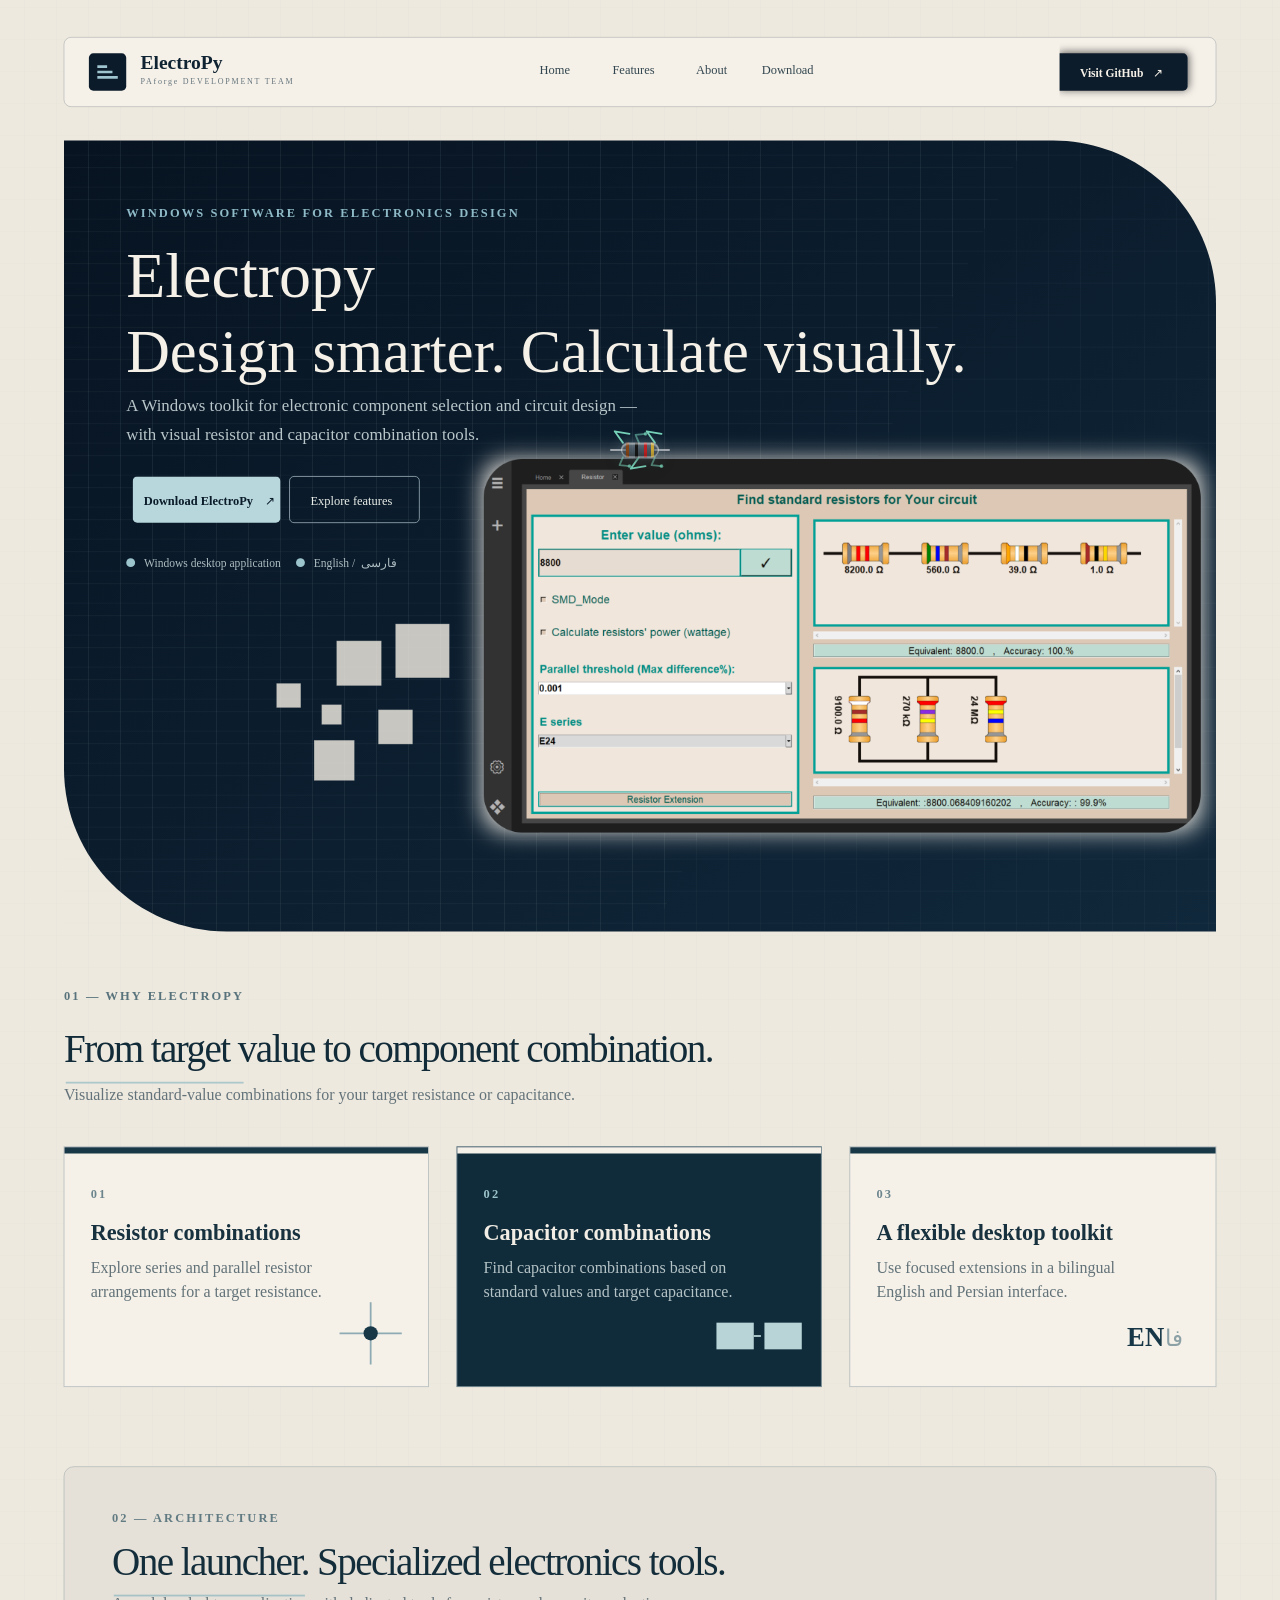
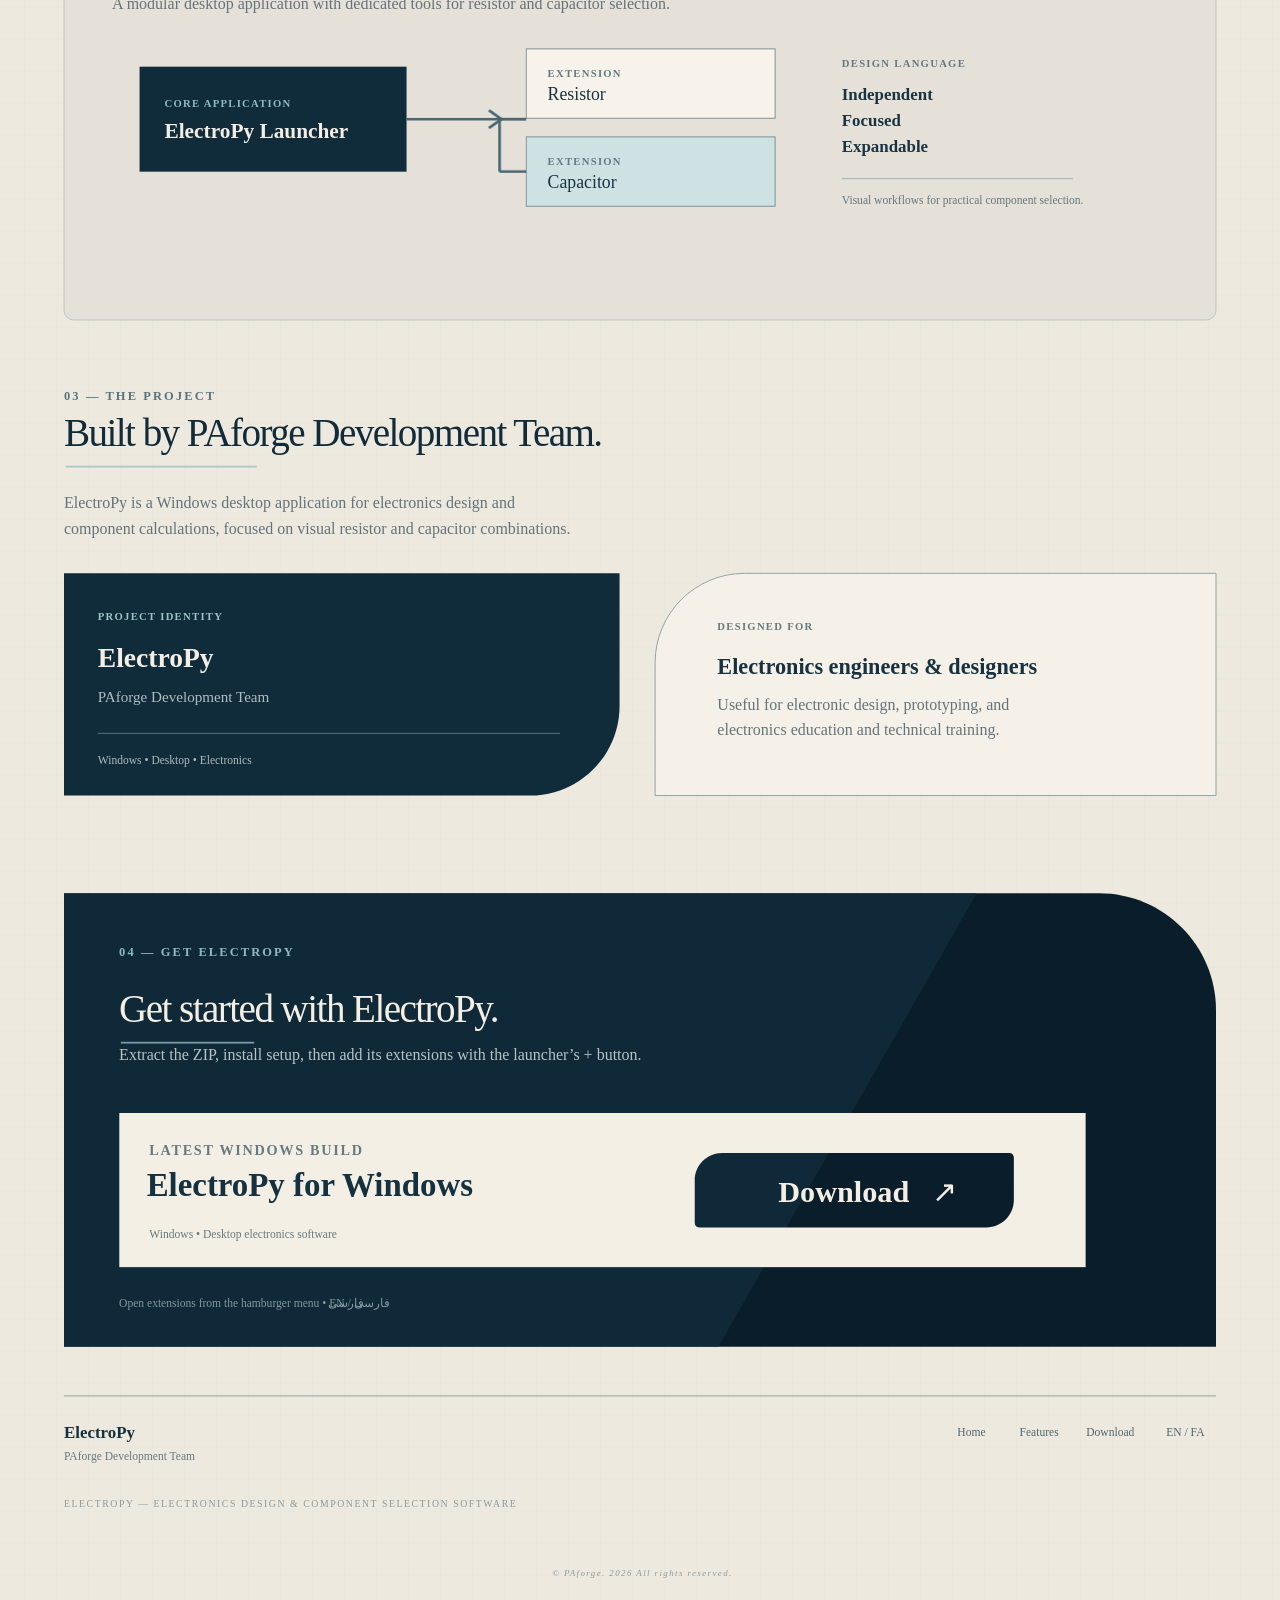
==== commit 55908504: "aghab gard..." ====
--- a/index.html
+++ b/index.html
@@ -1,1432 +1,2012 @@
-<!DOCTYPE html>
-<html lang="en" dir="ltr" data-lang="en">
-<head>
-<meta charset="UTF-8">
-<meta name="viewport" content="width=device-width, initial-scale=1.0, maximum-scale=5.0">
-<title data-text="page_title">ElectroPy by PAforge — Electronics Design &amp; Calculation Software</title>
-<meta name="description" content="ElectroPy is a free Windows toolkit for electronics design. Visually find series and parallel resistor and capacitor combinations for any target value.">
-<meta name="keywords" content="ElectroPy, Electropy, PAforge, electronics design software, resistor combination calculator, capacitor combination calculator, series parallel resistor calculator, standard resistor values, E24 E96 resistor finder, component selection tool, circuit design, Windows electronics toolkit">
-<meta name="author" content="PAforge Development Team">
-<meta name="publisher" content="PAforge">
-<meta name="application-name" content="ElectroPy">
-<meta name="robots" content="index, follow, max-image-preview:large, max-snippet:-1, max-video-preview:-1">
-<meta name="googlebot" content="index, follow, max-image-preview:large, max-snippet:-1">
-<meta name="google-site-verification" content="y4TLE__KYcweNOFC9bByHxNJOLmzyhSzI86XXsCqPfM">
-<meta name="theme-color" content="#0a1d2b">
-<meta name="color-scheme" content="light">
-<meta name="format-detection" content="telephone=no">
-
-<!-- ===== CANONICAL + LANGUAGE VERSIONS ===== -->
-<link rel="canonical" href="https://electropy.paforge.ir/">
-<link rel="alternate" hreflang="en" href="https://electropy.paforge.ir/">
-<link rel="alternate" hreflang="ku" href="https://electropy.paforge.ir/ku/">
-<link rel="alternate" hreflang="ckb" href="https://electropy.paforge.ir/ku/">
-<link rel="alternate" hreflang="fa" href="https://electropy.paforge.ir/fa/">
-<link rel="alternate" hreflang="ar" href="https://electropy.paforge.ir/ar/">
-<link rel="alternate" hreflang="x-default" href="https://electropy.paforge.ir/">
-
-<!-- ===== OPEN GRAPH / SOCIAL CARDS ===== -->
-<meta property="og:type" content="website">
-<meta property="og:site_name" content="ElectroPy">
-<meta property="og:title" content="ElectroPy — Design smarter. Calculate visually.">
-<meta property="og:description" content="A Windows toolkit for electronic component selection and circuit design, with visual resistor and capacitor combination tools.">
-<meta property="og:url" content="https://electropy.paforge.ir/">
-<meta property="og:image" content="https://electropy.paforge.ir/assets/og/og-en.jpg">
-<meta property="og:image:secure_url" content="https://electropy.paforge.ir/assets/og/og-en.jpg">
-<meta property="og:image:type" content="image/jpeg">
-<meta property="og:image:width" content="1200">
-<meta property="og:image:height" content="630">
-<meta property="og:image:alt" content="ElectroPy resistor extension showing series and parallel resistor combinations for a target value">
-<meta property="og:locale" content="en_US">
-<meta property="og:locale:alternate" content="ckb_IQ">
-<meta property="og:locale:alternate" content="fa_IR">
-<meta property="og:locale:alternate" content="ar_AR">
-<meta name="twitter:card" content="summary_large_image">
-<meta name="twitter:title" content="ElectroPy — Design smarter. Calculate visually.">
-<meta name="twitter:description" content="A Windows toolkit for electronic component selection and circuit design, with visual resistor and capacitor combination tools.">
-<meta name="twitter:image" content="https://electropy.paforge.ir/assets/og/og-en.jpg">
-<meta name="twitter:image:alt" content="ElectroPy resistor extension showing series and parallel resistor combinations for a target value">
-
-<!-- ===== FAVICONS ===== -->
-<link rel="icon" type="image/png" href="./favicon-96x96.png" sizes="96x96">
-<link rel="icon" type="image/svg+xml" href="./favicon.svg">
-<link rel="shortcut icon" href="./favicon.ico">
-<link rel="apple-touch-icon" sizes="180x180" href="./apple-touch-icon.png">
-<meta name="apple-mobile-web-app-title" content="Electropy">
-<link rel="manifest" href="./site.webmanifest">
-
-<!-- ===== PERFORMANCE ===== -->
-<link rel="preload" as="image" href="./assets/images/preview.webp" fetchpriority="high">
-
-<!-- ===== STYLES ===== -->
-<link rel="stylesheet" href="./assets/css/fonts.css">
-<link rel="stylesheet" href="./assets/css/main.css">
-
-<!-- ===== TEXTS (all 4 languages) ===== -->
-<script src="./texts.js"></script>
-
-<!-- ===== STRUCTURED DATA ===== -->
-<script type="application/ld+json">
-{
-  "@context": "https://schema.org",
-  "@graph": [
-    {
-      "@type": "Organization",
-      "@id": "https://electropy.paforge.ir/#organization",
-      "name": "PAforge",
-      "alternateName": [
-        "PAforge Development Team",
-        "PAforge Development Team"
-      ],
-      "url": "https://electropy.paforge.ir/",
-      "logo": {
-        "@type": "ImageObject",
-        "url": "https://electropy.paforge.ir/web-app-manifest-512x512.png",
-        "width": 512,
-        "height": 512
-      },
-      "sameAs": [
-        "https://t.me/PAforge",
-        "https://github.com/PAforge-dev-team"
-      ]
-    },
-    {
-      "@type": "WebSite",
-      "@id": "https://electropy.paforge.ir/#website",
-      "url": "https://electropy.paforge.ir/",
-      "name": "ElectroPy",
-      "alternateName": [
-        "Electropy",
-        "Electropy"
-      ],
-      "description": "ElectroPy is a free Windows toolkit for electronics design. Visually find series and parallel resistor and capacitor combinations for any target value.",
-      "inLanguage": [
-        "en",
-        "ckb",
-        "fa",
-        "ar"
-      ],
-      "publisher": {
-        "@id": "https://electropy.paforge.ir/#organization"
-      }
-    },
-    {
-      "@type": "WebPage",
-      "@id": "https://electropy.paforge.ir/#webpage",
-      "url": "https://electropy.paforge.ir/",
-      "name": "ElectroPy by PAforge — Electronics Design & Calculation Software",
-      "description": "ElectroPy is a free Windows toolkit for electronics design. Visually find series and parallel resistor and capacitor combinations for any target value.",
-      "inLanguage": "en",
-      "isPartOf": {
-        "@id": "https://electropy.paforge.ir/#website"
-      },
-      "about": {
-        "@id": "https://electropy.paforge.ir/#software"
-      },
-      "mainEntity": {
-        "@id": "https://electropy.paforge.ir/#software"
-      },
-      "primaryImageOfPage": {
-        "@type": "ImageObject",
-        "url": "https://electropy.paforge.ir/assets/images/preview.webp",
-        "width": 1920,
-        "height": 1000,
-        "caption": "ElectroPy for Windows — resistor combination tool preview"
-      },
-      "dateModified": "2026-11-14",
-      "breadcrumb": {
-        "@id": "https://electropy.paforge.ir/#breadcrumb"
-      },
-      "hasPart": {
-        "@id": "https://electropy.paforge.ir/#faq"
-      }
-    },
-    {
-      "@type": "SoftwareApplication",
-      "@id": "https://electropy.paforge.ir/#software",
-      "name": "ElectroPy",
-      "alternateName": [
-        "Electropy",
-        "Electropy"
-      ],
-      "description": "ElectroPy is a Windows desktop application for electronics design and component calculations. Enter a target resistance or capacitance and it visualizes series and parallel combinations of standard-value resistors and capacitors.",
-      "url": "https://electropy.paforge.ir/",
-      "image": "https://electropy.paforge.ir/assets/images/preview.webp",
-      "screenshot": {
-        "@type": "ImageObject",
-        "url": "https://electropy.paforge.ir/assets/images/preview.webp",
-        "width": 1920,
-        "height": 1000,
-        "caption": "ElectroPy for Windows — resistor combination tool preview"
-      },
-      "applicationCategory": "UtilitiesApplication",
-      "applicationSubCategory": "Electronics design software",
-      "operatingSystem": "Windows",
-      "softwareVersion": "1.0.0",
-      "datePublished": "2026-10-25",
-      "fileSize": "24.4 MB",
-      "downloadUrl": "https://github.com/PAforge-dev-team/Electropy/releases/download/Electropy/Electropy_V1.0.0%2B2Exts.zip",
-      "installUrl": "https://github.com/PAforge-dev-team/Electropy/releases",
-      "isAccessibleForFree": true,
-      "offers": {
-        "@type": "Offer",
-        "price": "0",
-        "priceCurrency": "USD",
-        "availability": "https://schema.org/InStock"
-      },
-      "featureList": [
-        "Series and parallel resistor combinations for a target resistance",
-        "Capacitor combinations based on standard values and a target capacitance",
-        "Modular launcher with independent resistor and capacitor extensions",
-        "Bilingual desktop interface"
-      ],
-      "keywords": "ElectroPy, Electropy, PAforge, electronics design software, resistor combination calculator, capacitor combination calculator, series parallel resistor calculator, standard resistor values, E24 E96 resistor finder, component selection tool, circuit design, Windows electronics toolkit",
-      "author": {
-        "@id": "https://electropy.paforge.ir/#organization"
-      },
-      "publisher": {
-        "@id": "https://electropy.paforge.ir/#organization"
-      }
-    },
-    {
-      "@type": "FAQPage",
-      "@id": "https://electropy.paforge.ir/#faq",
-      "inLanguage": "en",
-      "isPartOf": {
-        "@id": "https://electropy.paforge.ir/#webpage"
-      },
-      "about": {
-        "@id": "https://electropy.paforge.ir/#software"
-      },
-      "mainEntity": [
-        {
-          "@type": "Question",
-          "name": "So… what exactly is ElectroPy?",
-          "acceptedAnswer": {
-            "@type": "Answer",
-            "text": "Think of it as a pocket lab assistant for your Windows PC. Tell ElectroPy the resistance or capacitance you need, and it finds series and parallel combinations of standard-value resistors and capacitors that get you there — then draws them for you. It is built by the PAforge Development Team."
-          }
-        },
-        {
-          "@type": "Question",
-          "name": "Is it really free?",
-          "acceptedAnswer": {
-            "@type": "Answer",
-            "text": "Yes, really. No price tag, no trial timer, no catch. Grab the latest Windows build from the official ElectroPy page on GitHub and start designing."
-          }
-        },
-        {
-          "@type": "Question",
-          "name": "Will it run on my computer?",
-          "acceptedAnswer": {
-            "@type": "Answer",
-            "text": "If your computer runs Windows, you are good to go. ElectroPy is a desktop application for Windows: download the ZIP, install it, done."
-          }
-        },
-        {
-          "@type": "Question",
-          "name": "How do I get it up and running?",
-          "acceptedAnswer": {
-            "@type": "Answer",
-            "text": "Three small steps. Download the ZIP and extract it. Run the setup. Then add the Resistor and Capacitor extensions with the + button in the ElectroPy Launcher and open them from the hamburger menu. That is it — you are ready."
-          }
-        },
-        {
-          "@type": "Question",
-          "name": "I need a value that is not on the shelf. Can ElectroPy help?",
-          "acceptedAnswer": {
-            "@type": "Answer",
-            "text": "That is exactly its job. Type in your target resistance or capacitance and pick a standard value series. ElectroPy tries series and parallel arrangements of real, standard parts and shows each option as a diagram — with its equivalent value and accuracy — so you can pick the best one at a glance."
-          }
-        },
-        {
-          "@type": "Question",
-          "name": "Is ElectroPy for professionals or for beginners?",
-          "acceptedAnswer": {
-            "@type": "Answer",
-            "text": "Both. Electronics engineers and circuit designers use it to save time while designing and prototyping. Students and hobbyists use it to see how series and parallel combinations actually work. If you ever stared at a parts drawer doing math in your head, ElectroPy is for you."
-          }
-        }
-      ]
-    },
-    {
-      "@type": "BreadcrumbList",
-      "@id": "https://electropy.paforge.ir/#breadcrumb",
-      "itemListElement": [
-        {
-          "@type": "ListItem",
-          "position": 1,
-          "name": "PAforge",
-          "item": "https://github.com/PAforge-dev-team"
-        },
-        {
-          "@type": "ListItem",
-          "position": 2,
-          "name": "Electropy",
-          "item": "https://electropy.paforge.ir/"
-        }
-      ]
-    }
-  ]
-}
-</script>
-</head>
-<body>
-
-<!-- ========== LOADING SCREEN ========== -->
-<div class="loader" id="loader">
-  <div class="loader-resistor">
-    <svg viewBox="0 0 120 60">
-      <rect class="ldr-body" x="10" y="20" width="100" height="30" rx="14" fill="none" stroke="#91b9c2" stroke-width="2"/>
-      <rect class="ldr-band" x="30" y="20" width="6" height="30" fill="#8a5a2b"/>
-      <rect class="ldr-band" x="46" y="20" width="6" height="30" fill="#1c1c1c"/>
-      <rect class="ldr-band" x="62" y="20" width="6" height="30" fill="#c0392b"/>
-      <rect class="ldr-band" x="78" y="20" width="6" height="30" fill="#d4ac0d"/>
-      <rect class="ldr-glow" x="6" y="16" width="108" height="38" rx="18"/>
-    </svg>
-  </div>
-  <div class="loader-bar"></div>
-  <div class="loader-text" data-text="loader_text">LOADING ELECTROPY</div>
-</div>
-
-<!-- ========== STICKY HEADER ========== -->
-<header class="sticky-header" id="stickyHeader">
-  <div class="sticky-inner">
-    <button class="sticky-brand" id="brandBtn" aria-label="ElectroPy — back to top" data-aria="aria_back_to_top">
-      <div class="sticky-brand-icon">
-        <svg viewBox="0 0 42 42" xmlns="http://www.w3.org/2000/svg">
-          <rect x="0" y="0" width="42" height="42" rx="5" fill="#0b1b2a"/>
-          <path d="M11 25h20M11 19h14M11 13h8" stroke="#9fc5d0" stroke-width="3" stroke-linecap="square" fill="none"/>
-        </svg>
-      </div>
-      <span data-text="brand">ElectroPy</span>
-    </button>
-    <nav class="sticky-nav">
-      <button data-nav="home" data-text="nav_home">Home</button>
-      <button data-nav="features" data-text="nav_features">Features</button>
-      <button data-nav="about" data-text="nav_about">About</button>
-      <button data-nav="download" data-text="nav_download">Download</button>
-      <button data-nav="faq" data-text="nav_faq">FAQ</button>
-    </nav>
-    <div class="sticky-actions">
-      <nav class="lang-switch" aria-label="Language" data-aria="aria_language"><a href="./" hreflang="en" lang="en" title="English" data-lang-link="en" class="is-active" aria-current="page">EN</a><a href="./ku/" hreflang="ku" lang="ckb" title="کوردی" data-lang-link="ku">KU</a><a href="./fa/" hreflang="fa" lang="fa" title="فارسی" data-lang-link="fa">FA</a><a href="./ar/" hreflang="ar" lang="ar" title="العربية" data-lang-link="ar">AR</a></nav>
-      <button class="sticky-tg-icon" id="headerTelegramBtn" aria-label="Join PAforge Telegram channel" data-aria="aria_telegram" title="PAforge on Telegram" data-title="title_telegram">
-        <svg width="20" height="20" viewBox="0 0 24 24" fill="currentColor" aria-hidden="true">
-          <path d="M21.94 4.6 18.6 20.3c-.25 1.12-.91 1.4-1.85.87l-5.1-3.76-2.46 2.37c-.27.27-.5.5-1.02.5l.36-5.2 9.45-8.54c.41-.36-.09-.57-.64-.2L5.66 13.1.62 11.5c-1.1-.34-1.11-1.1.23-1.63L20.54 2.4c.91-.33 1.71.21 1.4 2.2z"/>
-        </svg>
-      </button>
-      <button class="sticky-cta" id="headerGithubBtn" aria-label="Visit GitHub" data-aria="nav_visit_github">
-        <span data-text="nav_visit_github">Visit GitHub</span>
-        <svg width="14" height="14" viewBox="0 0 24 24" fill="none" stroke="currentColor" stroke-width="2.4" stroke-linecap="round" stroke-linejoin="round"><path d="M7 7h10v10"/><path d="M7 17 17 7"/></svg>
-      </button>
-    </div>
-    <button class="hamburger" id="hamburger" aria-label="Menu" data-aria="aria_menu" aria-expanded="false">
-      <span></span><span></span><span></span>
-    </button>
-  </div>
-</header>
-
-<!-- ========== MOBILE MENU ========== -->
-<div class="mobile-backdrop" id="mobileBackdrop"></div>
-<div class="mobile-menu" id="mobileMenu" role="menu" aria-hidden="true">
-  <div class="mobile-menu-header" style="--i:0">
-    <div class="mobile-menu-logo">
-      <svg viewBox="0 0 42 42" xmlns="http://www.w3.org/2000/svg">
-        <rect x="0" y="0" width="42" height="42" rx="5" fill="#0b1b2a"/>
-        <path d="M11 25h20M11 19h14M11 13h8" stroke="#9fc5d0" stroke-width="3" stroke-linecap="square" fill="none"/>
-      </svg>
-    </div>
-    <div class="mobile-menu-brand-text">
-      <span class="mobile-menu-brand-name" data-text="brand">ElectroPy</span>
-      <span class="mobile-menu-brand-sub" data-text="brand_sub">PAforge DEVELOPMENT TEAM</span>
-    </div>
-  </div>
-  <a style="--i:1" data-nav="home" role="menuitem"><span data-text="nav_home">Home</span>
-    <svg class="m-chev" width="17" height="17" viewBox="0 0 24 24" fill="none" stroke="currentColor" stroke-width="2" stroke-linecap="round" stroke-linejoin="round"><path d="m9 18 6-6-6-6"/></svg>
-  </a>
-  <a style="--i:2" data-nav="features" role="menuitem"><span data-text="nav_features">Features</span>
-    <svg class="m-chev" width="17" height="17" viewBox="0 0 24 24" fill="none" stroke="currentColor" stroke-width="2" stroke-linecap="round" stroke-linejoin="round"><path d="m9 18 6-6-6-6"/></svg>
-  </a>
-  <a style="--i:3" data-nav="about" role="menuitem"><span data-text="nav_about">About</span>
-    <svg class="m-chev" width="17" height="17" viewBox="0 0 24 24" fill="none" stroke="currentColor" stroke-width="2" stroke-linecap="round" stroke-linejoin="round"><path d="m9 18 6-6-6-6"/></svg>
-  </a>
-  <a style="--i:4" data-nav="download" role="menuitem"><span data-text="nav_download">Download</span>
-    <svg class="m-chev" width="17" height="17" viewBox="0 0 24 24" fill="none" stroke="currentColor" stroke-width="2" stroke-linecap="round" stroke-linejoin="round"><path d="m9 18 6-6-6-6"/></svg>
-  </a>
-  <a style="--i:5" data-nav="faq" role="menuitem"><span data-text="nav_faq">FAQ</span>
-    <svg class="m-chev" width="17" height="17" viewBox="0 0 24 24" fill="none" stroke="currentColor" stroke-width="2" stroke-linecap="round" stroke-linejoin="round"><path d="m9 18 6-6-6-6"/></svg>
-  </a>
-  <a class="mobile-tg-btn" style="--i:5" id="mobileTelegramBtn" role="menuitem" href="https://t.me/PAforge" target="_blank" rel="noopener">
-    <svg width="16" height="16" viewBox="0 0 24 24" fill="currentColor" aria-hidden="true">
-      <path d="M21.94 4.6 18.6 20.3c-.25 1.12-.91 1.4-1.85.87l-5.1-3.76-2.46 2.37c-.27.27-.5.5-1.02.5l.36-5.2 9.45-8.54c.41-.36-.09-.57-.64-.2L5.66 13.1.62 11.5c-1.1-.34-1.11-1.1.23-1.63L20.54 2.4c.91-.33 1.71.21 1.4 2.2z"/>
-    </svg>
-    <span data-text="nav_telegram_channel">PAforge Telegram Channel</span>
-  </a>
-  <a class="mobile-gh-btn" style="--i:6" id="mobileGithubBtn" role="menuitem"><span data-text="nav_visit_github">Visit GitHub</span>
-    <svg width="16" height="16" viewBox="0 0 24 24" fill="none" stroke="currentColor" stroke-width="2.6" stroke-linecap="round" stroke-linejoin="round"><path d="M7 7h10v10"/><path d="M7 17 17 7"/></svg>
-  </a>
-  <nav class="mobile-lang" aria-label="Language" data-aria="aria_language"><a style="--i:7" href="./" hreflang="en" lang="en" data-lang-link="en" class="is-active" aria-current="page">English</a><a style="--i:7" href="./ku/" hreflang="ku" lang="ckb" data-lang-link="ku">کوردی</a><a style="--i:7" href="./fa/" hreflang="fa" lang="fa" data-lang-link="fa">فارسی</a><a style="--i:7" href="./ar/" hreflang="ar" lang="ar" data-lang-link="ar">العربية</a></nav>
-</div>
-
-<!-- ========== MAIN CONTENT ========== -->
-<main class="page-wrapper">
-
-  <!-- ===== SEMANTIC CONTENT (same texts as the artwork, for search engines & screen readers) ===== -->
-  <article class="sr-only" id="content">
-    <header>
-      <h1><span data-text="hero_title">Electropy</span> — <span data-text="hero_subtitle">Design smarter. Calculate visually.</span></h1>
-      <p><span data-text="hero_eyebrow">WINDOWS SOFTWARE FOR ELECTRONICS DESIGN</span></p>
-      <p><span data-text="hero_desc_line1">A Windows toolkit for electronic component selection and circuit design —</span> <span data-text="hero_desc_line2">with visual resistor and capacitor combination tools.</span></p>
-      <p><a href="https://github.com/PAforge-dev-team/Electropy/releases/download/Electropy/Electropy_V1.0.0+2Exts.zip" rel="noopener"><span data-text="hero_btn_download">Download ElectroPy</span></a> · <span data-text="hero_badge_os">Windows desktop application</span></p>
-      <img src="./assets/images/preview.webp" width="1920" height="1000" alt="ElectroPy for Windows — resistor combination tool preview" data-alt="preview_alt" decoding="async">
-    </header>
-    <section>
-      <h2><span data-text="features_title">From target value to component combination.</span></h2>
-      <p><span data-text="features_desc">Visualize standard-value combinations for your target resistance or capacitance.</span></p>
-      <h3><span data-text="feature_1_title">Resistor combinations</span></h3>
-      <p><span data-text="feature_1_desc_line1">Explore series and parallel resistor</span> <span data-text="feature_1_desc_line2">arrangements for a target resistance.</span></p>
-      <h3><span data-text="feature_2_title">Capacitor combinations</span></h3>
-      <p><span data-text="feature_2_desc_line1">Find capacitor combinations based on</span> <span data-text="feature_2_desc_line2">standard values and target capacitance.</span></p>
-      <h3><span data-text="feature_3_title">A flexible desktop toolkit</span></h3>
-      <p><span data-text="feature_3_desc_line1">Use focused extensions in a bilingual</span> <span data-text="feature_3_desc_line2">English interface.</span></p>
-    </section>
-    <section>
-      <h2><span data-text="about_title">One launcher. Specialized electronics tools.</span></h2>
-      <p><span data-text="about_desc">A modular desktop application with dedicated tools for resistor and capacitor selection.</span></p>
-      <ul>
-        <li><span data-text="about_core_label">CORE APPLICATION</span>: <span data-text="about_core_name">ElectroPy Launcher</span></li>
-        <li><span data-text="about_ext_label">EXTENSION</span>: <span data-text="about_ext_resistor">Resistor</span></li>
-        <li><span data-text="about_ext_label">EXTENSION</span>: <span data-text="about_ext_capacitor">Capacitor</span></li>
-      </ul>
-      <p><span data-text="about_design_label">DESIGN LANGUAGE</span>: <span data-text="about_design_1">Independent</span>, <span data-text="about_design_2">Focused</span>, <span data-text="about_design_3">Expandable</span>. <span data-text="about_design_desc">Visual workflows for practical component selection.</span></p>
-    </section>
-    <section>
-      <h2><span data-text="project_title">Built by PAforge Development Team.</span></h2>
-      <p><span data-text="project_desc_line1">ElectroPy is a Windows desktop application for electronics design and</span> <span data-text="project_desc_line2">component calculations, focused on visual resistor and capacitor combinations.</span></p>
-      <p><span data-text="project_identity_name">ElectroPy</span> — <span data-text="project_identity_team">PAforge Development Team</span> — <span data-text="project_identity_tags">Windows • Desktop • Electronics</span></p>
-      <h3><span data-text="project_designed_title">Electronics engineers &amp; designers</span></h3>
-      <p><span data-text="project_designed_desc_line1">Useful for electronic design, prototyping, and</span> <span data-text="project_designed_desc_line2">electronics education and technical training.</span></p>
-    </section>
-    <section>
-      <h2><span data-text="download_title">Get started with ElectroPy.</span></h2>
-      <p><span data-text="download_desc">Extract the ZIP, install setup, then add its extensions with the launcher’s + button.</span></p>
-      <p><a href="https://github.com/PAforge-dev-team/Electropy/releases/download/Electropy/Electropy_V1.0.0+2Exts.zip" rel="noopener"><span data-text="download_card_btn">Download</span> — <span data-text="download_card_title">ElectroPy for Windows</span></a> (<span data-text="download_card_meta">Windows • Desktop electronics software</span>)</p>
-      <p><span data-text="download_footer">Open extensions from the hamburger menu • Electropy is ready...</span></p>
-    </section>
-    <footer>
-      <p><span data-text="footer_tagline">ELECTROPY — ELECTRONICS DESIGN &amp; COMPONENT SELECTION SOFTWARE</span></p>
-      <ul>
-        <li><a href="https://github.com/PAforge-dev-team/Electropy" rel="noopener"><span data-text="nav_visit_github">Visit GitHub</span></a></li>
-        <li><a href="https://t.me/PAforge" rel="noopener"><span data-text="nav_telegram_channel">PAforge Telegram Channel</span></a></li>
-      </ul>
-      <nav aria-label="Language" data-aria="aria_language"><ul><li><a href="./" hreflang="en" lang="en" data-lang-link="en">English</a></li><li><a href="./ku/" hreflang="ku" lang="ckb" data-lang-link="ku">کوردی</a></li><li><a href="./fa/" hreflang="fa" lang="fa" data-lang-link="fa">فارسی</a></li><li><a href="./ar/" hreflang="ar" lang="ar" data-lang-link="ar">العربية</a></li></ul></nav>
-      <p><span data-text="footer_copyright">© PAforge. 2026 All rights reserved.</span></p>
-    </footer>
-  </article>
-
-
-  <!-- ===== DESKTOP SVG ===== -->
-  <div class="page-desktop" aria-hidden="true">
-    <svg xmlns="http://www.w3.org/2000/svg" version="1.1" xmlns:xlink="http://www.w3.org/1999/xlink" viewBox="0 0 1440 3340" id="mainSvg" preserveAspectRatio="xMidYMid meet">
-      <defs>
-        <style>
-          .st0 { fill: #cfe2e3; }
-          .st0, .st1 { stroke: #71868d; }
-          .st2 { font-size: 11px; letter-spacing: .16em; }
-          .st2, .st3, .st4, .st5, .st6, .st11, .st12, .st14, .st15, .st21, .st24, .st31, .st35, .st36, .st37, .st38, .st44, .st45, .st46, .st47, .st48, .st49, .st50, .st52, .st53, .st55, .st56, .st60, .st61, .st64, .st68 { font-family: SegoeUI, 'Segoe UI'; }
-          .st2, .st41 { fill: #8a999d; }
-          .st3 { fill: #aebdc1; }
-          .st3, .st4, .st6, .st10, .st11, .st14, .st20, .st24, .st34, .st37, .st44, .st47, .st50, .st56, .st57, .st59, .st60, .st68 { font-size: 13px; }
-          .st73, .st74 { fill: #eee9df; }
-          .st4 { fill: #52666e; }
-          .st5 { font-size: 68px; }
-          .st5, .st25 { fill: #f5f1e8; }
-          .st6 { fill: #52636b; }
-          .st74, .st76 { stroke: #172b39; stroke-opacity: .22; }
-          .st77 { fill: #183747; }
-          .st7 { fill: url(#grid1); }
-          .st7, .st78 { opacity: .75; }
-          .st79 { fill: #829ba4; }
-          .st8 { fill: #163141; font-size: 27px; }
-          .st8, .st9, .st80, .st10, .st13, .st16, .st17, .st18, .st19, .st22, .st23, .st26, .st27, .st30, .st32, .st33, .st34, .st39, .st40, .st43, .st51, .st54, .st57, .st59, .st62, .st63, .st65, .st66, .st69, .st70, .st71 { font-family: SegoeUI-Bold, 'Segoe UI'; font-weight: 700; }
-          .st9, .st48 { fill: #193341; }
-          .st9, .st55, .st69 { font-size: 19px; }
-          .st81 { stroke: #9fc5d0; stroke-linecap: square; }
-          .st81, .st82, .st83 { stroke-width: 3px; }
-          .st84 { stroke: #8eabb3; }
-          .st84, .st85 { stroke-width: 2px; }
-          .st86 { fill: #cdd0ca; }
-          .st10 { fill: #e8efed; }
-          .st87 { fill: #b8d7dc; }
-          .st11 { fill: #66777c; }
-          .st88 { fill: #d6e5e6; }
-          .st89 { fill: #fff; }
-          .st12 { fill: #b4c3c6; }
-          .st12, .st15, .st31, .st46, .st49 { font-size: 18px; }
-          .st90 { mask: url(#mask); }
-          .st91 { stroke: #87999e; }
-          .st91, .st92, .st76, .st93 { fill: #f5f1e9; }
-          .st13 { fill: #657980; }
-          .st13, .st23, .st26, .st27, .st40, .st51, .st63, .st66 { font-size: 12px; }
-          .st13, .st23, .st26, .st27, .st40, .st51, .st63, .st66, .st70 { letter-spacing: .12em; }
-          .st94 { fill: #9cc4cc; }
-          .st95 { fill: #fffdf8; stroke: #8c9ba0; }
-          .st96 { filter: url(#luminosity-invert-noclip); }
-          .st97 { fill: #c9dfe2; }
-          .st14 { fill: #66777d; }
-          .st15 { fill: #627278; }
-          .st16 { fill: #152d3b; }
-          .st16, .st19, .st62 { font-size: 25px; }
-          .st17 { fill: #6c858d; }
-          .st17, .st18, .st21, .st22, .st29, .st54, .st64, .st65, .st71 { font-size: 14px; }
-          .st17, .st18, .st22, .st54, .st65, .st71 { letter-spacing: .17em; }
-          .st18 { fill: #9cc4cb; }
-          .st98, .st99, .st100, .st101, .st83, .st102 { fill: none; }
-          .st103 { fill: #244052; }
-          .st19 { fill: #f2eee5; }
-          .st20 { fill: #f6f2e9; }
-          .st21 { fill: #e9eee9; }
-          .st22 { fill: #627b83; }
-          .st23, .st49 { fill: #64737a; }
-          .st104 { fill: #0a1d2b; }
-          .st82, .st83 { stroke: #486571; }
-          .st99 { opacity: .55; stroke: #9eb1b8; }
-          .st105 { filter: url(#drop-shadow-1); }
-          .st106 { font-family: AdobeArabic-Regular, 'Adobe Arabic'; }
-          .st24 { fill: #69797e; }
-          .st25 { font-family: SegoeUIBlack, 'Segoe UI'; font-size: 72px; }
-          .st26 { fill: #617980; }
-          .st27 { fill: #65767c; }
-          .st107 { stroke: #6f8790; }
-          .st107, .st108 { fill: #102b3a; }
-          .st109 { fill: #b8d4d7; }
-          .st29 { fill: #0a1b29; }
-          .st30 { font-size: 31px; }
-          .st30, .st110 { fill: #f4efe6; }
-          .st31 { fill: #b6c4c6; }
-          .st32 { fill: #f3eee5; font-size: 24px; }
-          .st111 { fill: url(#grid); }
-          .st33 { fill: #173747; font-size: 30px; }
-          .st85 { stroke: #b8d4d7; }
-          .st112 { stroke: #819399; }
-          .st34, .st39 { fill: #102332; }
-          .st100 { stroke: #8ba0a9; }
-          .st113 { fill: #e6e1d7; stroke: #173040; stroke-opacity: .15; }
-          .st35 { fill: #132d3b; }
-          .st35, .st38, .st52 { font-size: 44px; letter-spacing: -.04em; }
-          .st36 { fill: #8ca1a6; font-size: 26px; }
-          .st37, .st59 { fill: #243946; }
-          .st38, .st42, .st114 { fill: #f4efe5; }
-          .st39 { font-size: 22px; }
-          .st115, .st116 { fill: #e8e4dc; }
-          .st40 { fill: #91b9c2; }
-          .st41 { font-family: SegoeUI-LightItalic, 'Segoe UI'; font-size: 10px; font-style: italic; font-weight: 300; letter-spacing: .16em; }
-          .st117 { stroke: #829097; stroke-opacity: .35; }
-          .st42 { font-size: 34px; }
-          .st43 { fill: #15303e; font-size: 37px; }
-          .st44 { fill: #829097; }
-          .st45 { fill: #65747b; font-size: 9px; letter-spacing: .22em; }
-          .st46 { fill: #65747a; }
-          .st118 { stroke: #9aabad; }
-          .st47, .st61 { fill: #aebdc0; }
-          .st119 { fill: #91b8c2; }
-          .st48 { font-size: 20px; }
-          .st120 { fill: #e5e1d8; stroke: #8e9da1; stroke-opacity: .5; }
-          .st50 { fill: #586a70; }
-          .st121 { fill: #e7ece8; stroke: #b3c2c0; }
-          .st51 { fill: #9fc2c8; }
-          .st122 { fill: #eeeae2; }
-          .st52 { fill: #122b39; }
-          .st78 { mix-blend-mode: screen; }
-          .st53, .st67 { fill: #2c4049; }
-          .st53, .st70 { font-size: 16px; }
-          .st54 { fill: #91b9c1; }
-          .st124 { fill: #0b1b2a; }
-          .st101 { opacity: .12; stroke: #9fb3bf; }
-          .st125 { stroke: #607b84; }
-          .st55 { fill: #b8c6ca; }
-          .st56 { fill: #80989f; }
-          .st126 { fill: #f2eee6; }
-          .st57 { fill: #173240; }
-          .st58 { fill: #112d3d; opacity: .77; }
-          .st60 { fill: #687980; }
-          .st61 { font-size: 17px; }
-          .st62 { fill: #17313f; }
-          .st102 { opacity: .16; stroke: #243946; }
-          .st63 { fill: #64767a; }
-          .st128 { fill: url(#linear-gradient); }
-          .st116 { stroke: #b0b9b9; }
-          .st64 { fill: #33464f; }
-          .st65 { fill: #58737c; }
-          .st129 { fill: #dcd8cf; }
-          .st66 { fill: #647980; }
-          .st1 { fill: #f7f3ea; }
-          .st67 { font-size: 15px; }
-          .st130 { opacity: .83; }
-          .st68 { fill: #78858a; }
-          .st69 { fill: #17303e; }
-          .st93 { stroke: #8b9ba0; stroke-opacity: .55; }
-          .st70 { fill: #687a80; }
-          .st71 { fill: #8fbac7; }
-          /* دکمه تلگرام SVG هدر */
-          .svg-tg-btn { cursor: pointer; }
-          .svg-tg-btn .tg-bg { transition: filter .35s ease; }
-          .svg-tg-btn:hover .tg-bg { filter: brightness(1.12) drop-shadow(0 4px 10px rgba(42,171,238,.55)); }
-          svg text { transition-property: none; }
-        </style>
-        <pattern id="grid" x="0" y="0" width="36" height="36" patternTransform="translate(27 -14392) scale(1 -1)" patternUnits="userSpaceOnUse" viewBox="0 0 36 36">
-          <g>
-            <rect class="st98" width="36" height="36"/>
-            <polyline class="st101" points="36 36 0 36 0 0"/>
-          </g>
-        </pattern>
-        <filter id="drop-shadow-1" x="1192" y="44" width="160" height="72" filterUnits="userSpaceOnUse">
-          <feOffset dx="1" dy="-1"/>
-          <feGaussianBlur result="blur" stdDeviation="5"/>
-          <feFlood flood-color="#000" flood-opacity=".64"/>
-          <feComposite in2="blur" operator="in"/>
-          <feComposite in="SourceGraphic"/>
-        </filter>
-        <linearGradient id="linear-gradient" x1="-278.78" y1="2800.9" x2="-277.78" y2="2799.9" gradientTransform="translate(361377 2492958) scale(1296 -890)" gradientUnits="userSpaceOnUse">
-          <stop offset="0" stop-color="#071321"/>
-          <stop offset="1" stop-color="#10283b"/>
-        </linearGradient>
-        <pattern id="grid1" data-name="grid" patternTransform="translate(99 -14550) scale(1 -1)" xlink:href="#grid" href="#grid"/>
-        <filter id="luminosity-invert-noclip" x="134" y="3052" width="1087.33" height="174" color-interpolation-filters="sRGB" filterUnits="userSpaceOnUse">
-          <feColorMatrix result="cm" values="-1 0 0 0 1 0 -1 0 0 1 0 0 -1 0 1 0 0 0 1 0"/>
-          <feFlood flood-color="#fff" result="bg"/>
-          <feBlend in="cm" in2="bg"/>
-        </filter>
-        <mask id="mask" x="134" y="3052" width="1087.33" height="174" maskUnits="userSpaceOnUse">
-          <g class="st96">
-            <path class="st89" d="M812.43,3097.2h323.14c2.76,0,5,2.24,5,5v47.76c0,17.03-13.82,30.85-30.85,30.85h-323.14c-2.76,0-5-2.24-5-5v-47.76c0-17.03,13.82-30.85,30.85-30.85Z"/>
-          </g>
-        </mask>
-        <!-- گرادیان دکمه تلگرام SVG -->
-        <linearGradient id="tgGrad" x1="0" y1="0" x2="1" y2="1">
-          <stop offset="0" stop-color="#2AABEE"/>
-          <stop offset="1" stop-color="#1E96D6"/>
-        </linearGradient>
-        <clipPath id="desktopImgClip">
-          <rect x="544" y="479" width="807" height="495" rx="24" ry="24"/>
-        </clipPath>
-        <filter id="haloBlur" x="-15%" y="-15%" width="130%" height="130%">
-          <feGaussianBlur stdDeviation="14"/>
-        </filter>
-      </defs>
-
-      
-      <g class="st28">
-        <g id="Layer_1">
-          <rect class="st73" width="1440" height="3600"/>
-          <rect class="st111" width="1440" height="3600"/>
-
-          <!-- ===== SVG HEADER ===== -->
-          <g class="svg-header">
-            <rect class="st76" x="72" y="42" width="1296" height="78" rx="8" ry="8"/>
-            <g>
-              <rect class="st124" x="100" y="60" width="42" height="42" rx="5" ry="5"/>
-              <path class="st81" d="M111,87h20M111,81h14M111,75h8"/>
-              <text class="st39" transform="translate(158 78)">
-                <tspan x="0" y="0" data-text="brand" data-fit="220">ElectroPy</tspan>
-              </text>
-              <text class="st45" transform="translate(158 95)">
-                <tspan x="0" y="0" data-text="brand_sub" data-fit="420">PAforge DEVELOPMENT TEAM</tspan>
-              </text>
-            </g>
-            <g class="svg-header-nav">
-              <text class="st64 nav-link" data-nav="home" transform="translate(585 83)">
-                <tspan x="0" y="0" data-text="nav_home" data-fit="70">Home</tspan>
-              </text>
-              <text class="st64 nav-link" data-nav="features" transform="translate(667 83)">
-                <tspan x="0" y="0" data-text="nav_features" data-fit="82">Features</tspan>
-              </text>
-              <text class="st64 nav-link" data-nav="about" transform="translate(761 83)">
-                <tspan x="0" y="0" data-text="nav_about" data-fit="62">About</tspan>
-              </text>
-              <text class="st64 nav-link" data-nav="download" transform="translate(835 83)">
-                <tspan x="0" y="0" data-text="nav_download" data-fit="110">Download</tspan>
-              </text>
-              <text class="st64 nav-link" data-nav="faq" transform="translate(936 83)">
-                <tspan x="0" y="0" data-text="nav_faq" data-fit="58">FAQ</tspan>
-              </text>
-            </g>
-
-            <g class="svg-lang">
-              <a href="./" data-lang-link="en" tabindex="-1" class="is-active"><rect class="svg-lang-mark" x="1012" y="90" width="19" height="1.5"/><text class="svg-lang-link" transform="translate(1012 83)"><tspan x="0" y="0">EN</tspan></text></a>
-              <a href="./ku/" data-lang-link="ku" tabindex="-1"><text class="svg-lang-link" transform="translate(1050 83)"><tspan x="0" y="0">KU</tspan></text></a>
-              <a href="./fa/" data-lang-link="fa" tabindex="-1"><text class="svg-lang-link" transform="translate(1088 83)"><tspan x="0" y="0">FA</tspan></text></a>
-              <a href="./ar/" data-lang-link="ar" tabindex="-1"><text class="svg-lang-link" transform="translate(1126 83)"><tspan x="0" y="0">AR</tspan></text></a>
-            </g>
-
-            <!-- ===== دکمه تلگرام SVG هدر (آیکونی، داخل کادر) ===== -->
-            <g id="navTelegramBtnSvg" class="svg-tg-btn" data-action="telegram" role="button" aria-label="Join PAforge Telegram channel" data-aria="aria_telegram">
-              <rect class="tg-bg" x="1178" y="60" width="42" height="42" rx="5" ry="5" fill="url(#tgGrad)"/>
-              <g transform="translate(1189 71)">
-                <svg width="20" height="20" viewBox="0 0 24 24" fill="#ffffff" aria-hidden="true">
-                  <path d="M21.94 4.6 18.6 20.3c-.25 1.12-.91 1.4-1.85.87l-5.1-3.76-2.46 2.37c-.27.27-.5.5-1.02.5l.36-5.2 9.45-8.54c.41-.36-.09-.57-.64-.2L5.66 13.1.62 11.5c-1.1-.34-1.11-1.1.23-1.63L20.54 2.4c.91-.33 1.71.21 1.4 2.2z"/>
-                </svg>
-              </g>
-            </g>
-
-            <!-- ===== دکمه گیت‌هاب هدر — کامل داخل کادر (x=1230 تا x=1350، ۱۸px حاشیه از لبه ۱۳۶۸) ===== -->
-            <g id="navGithubBtn" class="btn-g" data-action="github">
-              <rect class="st124" x="1230" y="60" width="120" height="42" rx="5" ry="5"/>
-              <text class="st20" style="pointer-events:none" transform="translate(1250 87)" text-anchor="start">
-                <tspan class="st80" x="0" y="0" data-text="nav_visit_github" data-fit="76">Visit GitHub</tspan>
-                <tspan class="st106" x="78" y="0">↗</tspan>
-              </text>
-            </g>
-          </g>
-
-          <!-- ===== HERO ===== -->
-          <g>
-            <path class="st128" d="M72,158h1112.92c101.11,0,183.08,81.97,183.08,183.08v706.92H255.08c-101.11,0-183.08-81.97-183.08-183.08V158Z"/>
-            <path class="st7" d="M72,158h1296v890H72V158Z"/>
-            <path class="st111" d="M72,158h1082.15l-418.62,890h-479.19c-101.81,0-184.34-82.53-184.34-184.34V158Z"/>
-            <g>
-              <text class="st71 hero-el" style="--hd:120ms" transform="translate(142 244)">
-                <tspan x="0" y="0" data-text="hero_eyebrow" data-fit="1100">WINDOWS SOFTWARE FOR ELECTRONICS DESIGN</tspan>
-              </text>
-              <g class="st28">
-                <text class="st25 hero-el" style="--hd:260ms" transform="translate(142 334)">
-                  <tspan x="0" y="0" data-text="hero_title" data-fit="1100">Electropy</tspan>
-                </text>
-                <text class="st5 hero-el" style="--hd:420ms" transform="translate(142 419)">
-                  <tspan x="0" y="0" data-text="hero_subtitle" data-fit="1150">Design smarter. Calculate visually.</tspan>
-                </text>
-              </g>
-              <text class="st55 hero-el" style="--hd:560ms" transform="translate(142 462)">
-                <tspan x="0" y="0" data-text="hero_desc_line1" data-fit="1100">A Windows toolkit for electronic component selection and circuit design —</tspan>
-              </text>
-              <text class="st55 hero-el" style="--hd:660ms" transform="translate(142 495)">
-                <tspan x="0" y="0" data-text="hero_desc_line2" data-fit="700">with visual resistor and capacitor combination tools.</tspan>
-              </text>
-              <g class="hero-el" style="--hd:800ms">
-                <g id="heroDownloadBtn" class="btn-g" data-action="scroll-download">
-                  <rect class="st87" x="149.35" y="536" width="166" height="52" rx="5" ry="5"/>
-                  <text class="st29" style="pointer-events:none" transform="translate(161.65 568)">
-                    <tspan class="st80" x="0" y="0" data-text="hero_btn_download" data-fit="134">Download ElectroPy</tspan>
-                    <tspan class="st106" x="136.41" y="0">↗</tspan>
-                  </text>
-                </g>
-                <g id="heroExploreBtn" class="btn-outline-g" data-action="explore">
-                  <rect class="st100 btn-outline" x="325.74" y="536" width="146.03" height="52" rx="5" ry="5"/>
-                  <text class="st21" style="pointer-events:none" transform="translate(349.26 568)">
-                    <tspan x="0" y="0" data-text="hero_btn_explore" data-fit="122">Explore features</tspan>
-                  </text>
-                </g>
-              </g>
-              <g class="hero-el" style="--hd:920ms">
-                <circle class="st94" cx="147" cy="633" r="5"/>
-                <text class="st3" transform="translate(162 638)">
-                  <tspan x="0" y="0" data-text="hero_badge_os" data-fit="167">Windows desktop application</tspan>
-                </text>
-                <circle class="st94" cx="338" cy="633" r="5"/>
-                <text class="st3" transform="translate(353 638)">
-                  <tspan x="0" y="0" data-text="hero_badge_lang_1" data-fit="180">En /</tspan>
-                </text>
-                <text class="st3" transform="translate(405.95 638)">
-                  <!-- <tspan x="0" y="0" data-text="hero_badge_lang_2" data-fit="120">Ku</tspan> -->
-                </text>
-              </g>
-            </g>
-          </g>
-
-          <!-- ===== FEATURES ===== -->
-          <g data-section-target="features" class="reveal">
-            <text class="st65" transform="translate(72 1125)">
-              <tspan x="0" y="0" data-text="features_eyebrow" data-fit="1296">01 — WHY ELECTROPY</tspan>
-            </text>
-            <text class="st52" transform="translate(72 1195)">
-              <tspan x="0" y="0" data-text="features_title" data-fit="1296">From target value to component combination.</tspan>
-            </text>
-            <rect class="sweep-line" x="74" y="1217" width="200" height="2" fill="#91b9c2" opacity=".7"/>
-            <text class="st49" transform="translate(72 1237)">
-              <tspan x="0" y="0" data-text="features_desc" data-fit="1296">Visualize standard-value combinations for your target resistance or capacitance.</tspan>
-            </text>
-
-            <g class="feature-card reveal" style="--rd:120ms">
-              <rect class="st93" x="72" y="1290" width="410" height="270"/>
-              <path class="st77" d="M72.56,1290.56h408.95v7H72.56v-7Z"/>
-              <text class="st17" transform="translate(102 1348)">
-                <tspan x="0" y="0" data-text="feature_1_num" data-fit="120">01</tspan>
-              </text>
-              <text class="st62" transform="translate(102 1395)">
-                <tspan x="0" y="0" data-text="feature_1_title" data-fit="350">Resistor combinations</tspan>
-              </text>
-              <text class="st15" transform="translate(102 1432)">
-                <tspan x="0" y="0" data-text="feature_1_desc_line1" data-fit="350">Explore series and parallel resistor</tspan>
-              </text>
-              <text class="st15" transform="translate(102 1459)">
-                <tspan x="0" y="0" data-text="feature_1_desc_line2" data-fit="300">arrangements for a target resistance.</tspan>
-              </text>
-              <path class="st84 deco-cross" d="M382,1500h70M417,1465v70"/>
-              <circle class="st77 deco-dot" cx="417" cy="1500" r="8"/>
-            </g>
-
-            <g class="feature-card reveal" style="--rd:240ms">
-              <rect class="st107" x="514" y="1290" width="410" height="270"/>
-              <text class="st18" transform="translate(544 1348)">
-                <tspan x="0" y="0" data-text="feature_2_num" data-fit="120">02</tspan>
-              </text>
-              <text class="st19" transform="translate(544 1395)">
-                <tspan x="0" y="0" data-text="feature_2_title" data-fit="350">Capacitor combinations</tspan>
-              </text>
-              <text class="st12" transform="translate(544 1432)">
-                <tspan x="0" y="0" data-text="feature_2_desc_line1" data-fit="350">Find capacitor combinations based on</tspan>
-              </text>
-              <text class="st12" transform="translate(544 1459)">
-                <tspan x="0" y="0" data-text="feature_2_desc_line2" data-fit="350">standard values and target capacitance.</tspan>
-              </text>
-              <g>
-                <rect class="st109" x="806" y="1488" width="42" height="30"/>
-                <rect class="st109" x="860" y="1488" width="42" height="30"/>
-                <path class="st85 launcher-line" d="M848,1503h12"/>
-              </g>
-              <path class="st92" d="M514.52,1290.56h409.15v7h-409.15v-7Z"/>
-            </g>
-
-            <g class="feature-card reveal" style="--rd:360ms">
-              <rect class="st93" x="956" y="1290" width="412" height="270"/>
-              <text class="st17" transform="translate(986 1348)">
-                <tspan x="0" y="0" data-text="feature_3_num" data-fit="120">03</tspan>
-              </text>
-              <text class="st62" transform="translate(986 1395)">
-                <tspan x="0" y="0" data-text="feature_3_title" data-fit="350">A flexible desktop toolkit</tspan>
-              </text>
-              <text class="st15" transform="translate(986 1432)">
-                <tspan x="0" y="0" data-text="feature_3_desc_line1" data-fit="350">Use focused extensions in a bilingual</tspan>
-              </text>
-              <text class="st15" transform="translate(986 1459)">
-                <tspan x="0" y="0" data-text="feature_3_desc_line2" data-fit="350">English interface.</tspan>
-              </text>
-              <g class="deco-lang">
-                <text class="st33" transform="translate(1268 1514)">
-                  <tspan x="0" y="0" data-text="feature_3_badge_1">EN</tspan>
-                </text>
-                <text class="st36" transform="translate(1311 1514)">
-                  <tspan x="0" y="0" data-text="feature_3_badge_2">فا</tspan>
-                </text>
-              </g>
-              <path class="st77" d="M956.6,1290.56h410.93v7h-410.93v-7Z"/>
-            </g>
-          </g>
-
-          <!-- ===== ABOUT / ARCHITECTURE ===== -->
-          <g data-section-target="about" class="reveal">
-            <rect class="st120" x="72" y="1650" width="1296" height="510" rx="10.98" ry="10.98"/>
-            <text class="st22" transform="translate(126 1712)">
-              <tspan x="0" y="0" data-text="about_eyebrow" data-fit="1180">02 — ARCHITECTURE</tspan>
-            </text>
-            <text class="st35" transform="translate(126 1772)">
-              <tspan x="0" y="0" data-text="about_title" data-fit="1180">One launcher. Specialized electronics tools.</tspan>
-            </text>
-            <rect class="sweep-line" x="128" y="1794" width="215" height="2" fill="#91b9c2" opacity=".75"/>
-            <text class="st46" transform="translate(126 1810)">
-              <tspan x="0" y="0" data-text="about_desc" data-fit="1180">A modular desktop application with dedicated tools for resistor and capacitor selection.</tspan>
-            </text>
-
-            <g class="arch-block reveal" style="--rd:130ms">
-              <rect class="st108" x="157" y="1875" width="300" height="118"/>
-              <text class="st40" transform="translate(185 1920)">
-                <tspan x="0" y="0" data-text="about_core_label" data-fit="244">CORE APPLICATION</tspan>
-              </text>
-              <text class="st32" transform="translate(185 1955)">
-                <tspan x="0" y="0" data-text="about_core_name" data-fit="244">ElectroPy Launcher</tspan>
-              </text>
-            </g>
-            <path class="st82" d="M457,1934h105"/>
-            <path class="st83" d="M550,1924l14,10-14,10"/>
-
-            <g class="arch-block reveal" style="--rd:250ms">
-              <rect class="st1" x="592" y="1855" width="280" height="78"/>
-              <text class="st26" transform="translate(616 1887)">
-                <tspan x="0" y="0" data-text="about_ext_label" data-fit="232">EXTENSION</tspan>
-              </text>
-              <text class="st48" transform="translate(616 1913)">
-                <tspan x="0" y="0" data-text="about_ext_resistor" data-fit="232">Resistor</tspan>
-              </text>
-            </g>
-
-            <g class="arch-block reveal" style="--rd:360ms">
-              <rect class="st0" x="592" y="1954" width="280" height="78"/>
-              <text class="st26" transform="translate(616 1986)">
-                <tspan x="0" y="0" data-text="about_ext_label" data-fit="232">EXTENSION</tspan>
-              </text>
-              <text class="st48" transform="translate(616 2012)">
-                <tspan x="0" y="0" data-text="about_ext_capacitor" data-fit="232">Capacitor</tspan>
-              </text>
-            </g>
-
-            <path class="st83" d="M562,1934v59M562,1934h30M562,1993h30"/>
-
-            <g>
-              <text class="st66" transform="translate(947 1875)">
-                <tspan x="0" y="0" data-text="about_design_label" data-fit="380">DESIGN LANGUAGE</tspan>
-              </text>
-              <text class="st9" transform="translate(947 1913)">
-                <tspan x="0" y="0" data-text="about_design_1" data-fit="380">Independent</tspan>
-              </text>
-              <text class="st9" transform="translate(947 1942)">
-                <tspan x="0" y="0" data-text="about_design_2" data-fit="380">Focused</tspan>
-              </text>
-              <text class="st9" transform="translate(947 1971)">
-                <tspan x="0" y="0" data-text="about_design_3" data-fit="380">Expandable</tspan>
-              </text>
-              <path class="st118" d="M947,2001h260"/>
-              <text class="st11" transform="translate(947 2030)">
-                <tspan x="0" y="0" data-text="about_design_desc" data-fit="380">Visual workflows for practical component selection.</tspan>
-              </text>
-            </g>
-          </g>
-
-          <!-- ===== THE PROJECT ===== -->
-          <g class="reveal">
-            <text class="st65" transform="translate(72 2250)">
-              <tspan x="0" y="0" data-text="project_eyebrow" data-fit="1296">03 — THE PROJECT</tspan>
-            </text>
-            <g>
-              <text class="st52" transform="translate(72 2302)">
-                <tspan x="0" y="0" data-text="project_title" data-fit="1296">Built by PAforge Development Team.</tspan>
-              </text>
-              <rect class="sweep-line" x="74" y="2324" width="215" height="2" fill="#91b9c2" opacity=".7"/>
-              <text class="st49" transform="translate(72 2372)">
-                <tspan x="0" y="0" data-text="project_desc_line1" data-fit="1296">ElectroPy is a Windows desktop application for electronics design and</tspan>
-              </text>
-              <text class="st49" transform="translate(72 2401)">
-                <tspan x="0" y="0" data-text="project_desc_line2" data-fit="1296">component calculations, focused on visual resistor and capacitor combinations.</tspan>
-              </text>
-            </g>
-
-            <g class="proj-panel reveal" style="--rd:140ms">
-              <path class="st108" d="M72,2445h625v149.38c0,55.53-45.09,100.62-100.62,100.62H72v-250h0Z"/>
-              <text class="st51" transform="translate(110 2497)">
-                <tspan x="0" y="0" data-text="project_identity_label" data-fit="520">PROJECT IDENTITY</tspan>
-              </text>
-              <text class="st30" transform="translate(110 2550)">
-                <tspan x="0" y="0" data-text="project_identity_name" data-fit="520">ElectroPy</tspan>
-              </text>
-              <text class="st61" transform="translate(110 2590)">
-                <tspan x="0" y="0" data-text="project_identity_team" data-fit="520">PAforge Development Team</tspan>
-              </text>
-              <path class="st125" d="M110,2625h520"/>
-              <text class="st47" transform="translate(110 2660)">
-                <tspan x="0" y="0" data-text="project_identity_tags" data-fit="520">Windows • Desktop • Electronics</tspan>
-              </text>
-            </g>
-
-            <g class="proj-panel reveal" style="--rd:280ms">
-              <path class="st91" d="M837.62,2445h530.38v250h-631v-149.38c0-55.53,45.09-100.62,100.62-100.62Z"/>
-              <text class="st13" transform="translate(807 2509)">
-                <tspan x="0" y="0" data-text="project_designed_label" data-fit="520">DESIGNED FOR</tspan>
-              </text>
-              <text class="st62" transform="translate(807 2558)">
-                <tspan x="0" y="0" data-text="project_designed_title" data-fit="520">Electronics engineers &amp; designers</tspan>
-              </text>
-              <text class="st46" transform="translate(807 2599)">
-                <tspan x="0" y="0" data-text="project_designed_desc_line1" data-fit="520">Useful for electronic design, prototyping, and</tspan>
-              </text>
-              <text class="st46" transform="translate(807 2627)">
-                <tspan x="0" y="0" data-text="project_designed_desc_line2" data-fit="520">electronics education and technical training.</tspan>
-              </text>
-            </g>
-          </g>
-
-          <!-- ===== DOWNLOAD ===== -->
-          <g id="downloadSection" data-section-target="download" class="reveal">
-            <path class="st104" d="M72,2805h1164.42c72.67,0,131.58,58.91,131.58,131.58v378.42H72v-510Z"/>
-            <path class="st58" d="M72,2805h1026.71l-290.34,510H72v-510Z"/>
-            <text class="st54" transform="translate(134 2875)">
-              <tspan x="0" y="0" data-text="download_eyebrow" data-fit="1080">04 — GET ELECTROPY</tspan>
-            </text>
-            <text class="st38" transform="translate(134 2950)">
-              <tspan x="0" y="0" data-text="download_title" data-fit="1080">Get started with ElectroPy.</tspan>
-            </text>
-            <rect class="sweep-line" x="136" y="2972" width="150" height="2" fill="#91b9c1" opacity=".8"/>
-            <text class="st31" transform="translate(134 2992)">
-              <tspan x="0" y="0" data-text="download_desc" data-fit="1080">Extract the ZIP, install setup, then add its extensions with the launcher’s + button.</tspan>
-            </text>
-
-            <g class="reveal" style="--rd:140ms">
-              <g class="st90 dl-card-glow">
-                <rect class="st114" x="134" y="3052" width="1087.33" height="174"/>
-              </g>
-              <text class="st70" transform="translate(168 3099)">
-                <tspan x="0" y="0" data-text="download_card_label" data-fit="580">LATEST WINDOWS BUILD</tspan>
-              </text>
-              <text class="st43" transform="translate(165 3145)">
-                <tspan x="0" y="0" data-text="download_card_title" data-fit="580">ElectroPy for Windows</tspan>
-              </text>
-              <text class="st24" transform="translate(168 3193)">
-                <tspan x="0" y="0" data-text="download_card_meta" data-fit="580">Windows • Desktop electronics software</tspan>
-              </text>
-              <g id="bigDownloadBtn" class="btn-g dl-pulse" data-action="download">
-                <rect x="852" y="3106" width="316" height="82" fill="transparent"/>
-                <text class="st42" transform="translate(875.5229 3151.6895)">
-                  <tspan class="st80" x="0" y="0" data-text="download_card_btn" data-fit="170">Download</tspan>
-                  <tspan class="st106" x="172.71" y="0">↗</tspan>
-                </text>
-              </g>
-            </g>
-
-            <text class="st56" transform="translate(134 3270)">
-              <tspan x="0" y="0" data-text="download_footer" data-fit="1080">Open extensions from the hamburger menu • Electropy is ready...</tspan>
-              <!-- <tspan x="234.7427" y="0">فارسی</tspan> -->
-            </text>
-          </g>
-
-          <!-- ===== DESKTOP PREVIEW IMAGE ===== -->
-          <g>
-            <rect x="544" y="519" width="807" height="415" rx="24" ry="24"
-                  fill="#f4efe6" filter="url(#haloBlur)"/>
-            <g clip-path="url(#desktopImgClip)">
-              <image width="807" height="495"
-                     transform="translate(544 479)"
-                     xlink:href="./assets/images/preview.webp" href="./assets/images/preview.webp"/>
-            </g>
-          </g>
-
-          <g class="st130">
-            <rect class="st74 float-rect" x="444.83" y="701.83" width="60.76" height="60.76"/>
-            <rect class="st74 float-rect" x="378.58" y="720.89" width="50.56" height="50.56"/>
-            <rect class="st74 float-rect" x="425.53" y="798.4" width="38.79" height="38.79"/>
-            <rect class="st74 float-rect" x="353.3" y="832.71" width="45.46" height="45.46"/>
-            <rect class="st74 float-rect" x="310.99" y="768.71" width="27.45" height="27.45"/>
-            <rect class="st74 float-rect" x="361.82" y="792.66" width="22.49" height="22.49"/>
-          </g>
-        </g>
-      </g>
-    
-    </svg>
-  </div>
-
-  <!-- ===== MOBILE SVG ===== -->
-  <div class="page-mobile" aria-hidden="true">
-    <svg xmlns="http://www.w3.org/2000/svg" viewBox="0 0 430 3376" preserveAspectRatio="xMidYMid meet" style="font-family:'Segoe UI', Tahoma, sans-serif">
-      <defs>
-        <linearGradient id="m-hero-gradient" x1="0" y1="0" x2="0.75" y2="1">
-          <stop offset="0" stop-color="#071321"/>
-          <stop offset="1" stop-color="#10283b"/>
-        </linearGradient>
-        <pattern id="m-grid" x="0" y="0" width="36" height="36" patternUnits="userSpaceOnUse">
-          <path d="M36 36H0V0" fill="none" stroke="#9fb3bf" stroke-opacity=".12"/>
-        </pattern>
-        <linearGradient id="m-title-gradient" x1="0" y1="0" x2="1" y2="1">
-          <stop offset="0" stop-color="#ffffff"/>
-          <stop offset="1" stop-color="#a9d3dc"/>
-        </linearGradient>
-        <linearGradient id="m-btn-gradient" x1="0" y1="0" x2="1" y2="1">
-          <stop offset="0" stop-color="#cfe6ea"/>
-          <stop offset="1" stop-color="#9fc9d2"/>
-        </linearGradient>
-        <filter id="m-glow" x="-60%" y="-60%" width="220%" height="220%">
-          <feGaussianBlur stdDeviation="38"/>
-        </filter>
-        <clipPath id="m-hero-clip">
-          <path data-rr="16 24 398 730 0 70 0 70" d="M16 24 H344 A70 70 0 0 1 414 94 V754 H86 A70 70 0 0 1 16 684 V24 Z"/>
-        </clipPath>
-        <clipPath id="m-dl-clip">
-          <path data-rr="16 2882 398 470 0 80 0 0" d="M16 2882 H334 A80 80 0 0 1 414 2962 V3352 H16 V2882 Z"/>
-        </clipPath>
-        <clipPath id="mobileImgClip">
-          <rect x="40" y="488" width="350" height="215" rx="20" ry="20"/>
-        </clipPath>
-        <filter id="haloBlurM" x="-15%" y="-15%" width="130%" height="130%">
-          <feGaussianBlur stdDeviation="9"/>
-        </filter>
-      </defs>
-      
-
-      <rect width="430" height="3600" fill="#eee9df"/>
-      <rect width="430" height="3600" fill="url(#m-grid)"/>
-
-      <!-- HERO -->
-      <g>
-        <path data-rr="16 24 398 730 0 70 0 70" d="M16 24 H344 A70 70 0 0 1 414 94 V754 H86 A70 70 0 0 1 16 684 V24 Z" fill="url(#m-hero-gradient)"/>
-        <path data-rr="16 24 398 730 0 70 0 70" d="M16 24 H344 A70 70 0 0 1 414 94 V754 H86 A70 70 0 0 1 16 684 V24 Z" fill="url(#m-grid)" opacity=".75"/>
-        <g clip-path="url(#m-hero-clip)" style="pointer-events:none">
-          <circle cx="372" cy="70" r="120" fill="#2aabee" opacity=".22" filter="url(#m-glow)"/>
-          <circle cx="40" cy="640" r="130" fill="#91b9c2" opacity=".2" filter="url(#m-glow)"/>
-        </g>
-        <text class="hero-el" style="--hd:120ms" x="40" y="76" font-size="11.5" font-weight="700" letter-spacing="2" fill="#8fbac7" data-text="hero_eyebrow" data-flow="350" data-lh="17" data-lines="1">WINDOWS SOFTWARE FOR ELECTRONICS DESIGN</text>
-        <text class="hero-el" style="--hd:260ms" x="40" y="143" font-size="52" font-weight="900" letter-spacing="-.5" fill="url(#m-title-gradient)" data-squeeze="350">
-          <tspan data-text="hero_title">Electropy</tspan>
-        </text>
-        <text class="hero-el" style="--hd:420ms" x="40" y="186" font-size="26" fill="#f5f1e8" data-text="hero_subtitle" data-flow="350" data-lh="32" data-lines="1">Design smarter. Calculate visually.</text>
-        <text class="hero-el" style="--hd:560ms" x="40" y="220" font-size="14.5" fill="#b8c6ca" data-text="hero_desc_line1" data-join="hero_desc_line2" data-flow="350" data-lh="22" data-lines="2">A Windows toolkit for electronic component selection and circuit design —</text>
-        
-
-        <g class="hero-el" style="--hd:800ms">
-          <g id="heroDownloadBtnM" class="btn-g" data-action="scroll-download">
-            <path data-rr="40 292 350 52 0 0 22 0" d="M40 292 H390 V322 A22 22 0 0 1 368 344 H40 V292 Z" fill="url(#m-btn-gradient)"/>
-            <text x="215" y="323" text-anchor="middle" font-size="14" font-weight="700" fill="#0a1b29" style="pointer-events:none" data-squeeze="326">
-              <tspan data-text="hero_btn_download">Download ElectroPy</tspan>
-            </text>
-          </g>
-          <g id="heroExploreBtnM" class="btn-outline-g" data-action="explore">
-            <path data-rr="40 356 350 52 0 0 22 0" d="M40 356 H390 V386 A22 22 0 0 1 368 408 H40 V356 Z" class="btn-outline" fill="transparent" stroke="#8ba0a9"/>
-            <text x="215" y="387" text-anchor="middle" font-size="14" fill="#e9eee9" style="pointer-events:none" data-squeeze="326">
-              <tspan data-text="hero_btn_explore">Explore features</tspan>
-            </text>
-          </g>
-        </g>
-
-        <g class="hero-el" style="--hd:920ms">
-          <circle cx="45" cy="428" r="4" fill="#9cc4cc"/>
-          <text x="57" y="432" font-size="12" fill="#aebdc1" data-squeeze="333">
-            <tspan data-text="hero_badge_os">Windows desktop application</tspan>
-          </text>
-          <circle cx="45" cy="456" r="4" fill="#9cc4cc"/>
-          <text x="57" y="460" font-size="12" fill="#aebdc1" data-squeeze="333">
-            <tspan data-text="hero_badge_lang_1">En /</tspan>
-            <!-- <tspan data-text="hero_badge_lang_2">Ku</tspan> -->
-          </text>
-        </g>
-
-        <g>
-          <rect x="42" y="508" width="344" height="175" rx="20" ry="20"
-                fill="#f4efe6" filter="url(#haloBlurM)"/>
-          <g clip-path="url(#mobileImgClip)">
-            <image width="350" height="215"
-                   transform="translate(40 488)"
-                   xlink:href="./assets/images/preview.webp" href="./assets/images/preview.webp"/>
-          </g>
-        </g>
-
-        <g opacity=".83">
-          <rect class="float-rect" x="336" y="462" width="30" height="30" fill="#eee9df" stroke="#172b39" stroke-opacity=".22"/>
-          <rect class="float-rect" x="366" y="496" width="24" height="24" fill="#eee9df" stroke="#172b39" stroke-opacity=".22"/>
-          <rect class="float-rect" x="306" y="486" width="20" height="20" fill="#eee9df" stroke="#172b39" stroke-opacity=".22"/>
-          <rect class="float-rect" x="322" y="470" width="14" height="14" fill="#eee9df" stroke="#172b39" stroke-opacity=".22"/>
-        </g>
-      </g>
-
-      <!-- FEATURES -->
-      <g data-section-target="features" class="reveal">
-        <text x="24" y="852" font-size="13" font-weight="700" letter-spacing="2.2" fill="#58737c" data-squeeze="382">
-          <tspan data-text="features_eyebrow">01 — WHY ELECTROPY</tspan>
-        </text>
-        <text x="24" y="892" font-size="30" font-weight="700" letter-spacing="-.8" fill="#122b39" data-text="features_title" data-flow="382" data-lh="38" data-lines="2">From target value to component combination.</text>
-        <rect class="sweep-line" x="26" y="946" width="120" height="2" fill="#91b9c2" opacity=".7"/>
-        <text x="24" y="970" font-size="15" fill="#64737a" data-text="features_desc" data-flow="382" data-lh="23" data-lines="2">Visualize standard-value combinations for your target resistance or capacitance.</text>
-
-        <g class="feature-card reveal" style="--rd:120ms">
-          <path data-rr="20 1020 390 168 0 0 46 0" d="M20 1020 H410 V1142 A46 46 0 0 1 364 1188 H20 V1020 Z" fill="#f5f1e9" stroke="#8b9ba0" stroke-opacity=".55"/>
-          <rect x="20.6" y="1020.6" width="388.8" height="6" fill="#183747"/>
-          <text x="48" y="1066" font-size="13" font-weight="700" letter-spacing="2.4" fill="#6c858d" data-squeeze="342">
-            <tspan data-text="feature_1_num">01</tspan>
-          </text>
-          <text x="48" y="1098" font-size="22" font-weight="700" fill="#17313f" data-text="feature_1_title" data-flow="334" data-lh="28" data-lines="1">Resistor combinations</text>
-          <text x="48" y="1124" font-size="14.5" fill="#627278" data-text="feature_1_desc_line1" data-join="feature_1_desc_line2" data-flow="334" data-lh="22" data-lines="1">Explore series and parallel resistor</text>
-          
-          <path class="deco-cross" d="M318 1158h30M333 1143v30" stroke="#8eabb3" stroke-width="2"/>
-          <circle class="deco-dot" cx="333" cy="1158" r="7" fill="#183747"/>
-        </g>
-
-        <g class="feature-card reveal" style="--rd:240ms">
-          <path data-rr="20 1204 390 168 0 0 0 46" d="M20 1204 H410 V1372 H66 A46 46 0 0 1 20 1326 V1204 Z" fill="#102b3a"/>
-          <rect x="20.6" y="1204.6" width="388.8" height="6" fill="#f5f1e9"/>
-          <text x="48" y="1250" font-size="13" font-weight="700" letter-spacing="2.4" fill="#9cc4cb" data-squeeze="342">
-            <tspan data-text="feature_2_num">02</tspan>
-          </text>
-          <text x="48" y="1282" font-size="22" font-weight="700" fill="#f2eee5" data-text="feature_2_title" data-flow="334" data-lh="28" data-lines="1">Capacitor combinations</text>
-          <text x="48" y="1308" font-size="14.5" fill="#b4c3c6" data-text="feature_2_desc_line1" data-join="feature_2_desc_line2" data-flow="334" data-lh="22" data-lines="1">Find capacitor combinations based on</text>
-          
-          <rect x="312" y="1334" width="34" height="24" fill="#b8d4d7"/>
-          <rect x="358" y="1334" width="34" height="24" fill="#b8d4d7"/>
-          <path class="launcher-line" d="M346 1346h12" stroke="#b8d4d7" stroke-width="2"/>
-        </g>
-
-        <g class="feature-card reveal" style="--rd:360ms">
-          <path data-rr="20 1388 390 168 0 0 46 0" d="M20 1388 H410 V1510 A46 46 0 0 1 364 1556 H20 V1388 Z" fill="#f5f1e9" stroke="#8b9ba0" stroke-opacity=".55"/>
-          <rect x="20.6" y="1388.6" width="388.8" height="6" fill="#183747"/>
-          <text x="48" y="1434" font-size="13" font-weight="700" letter-spacing="2.4" fill="#6c858d" data-squeeze="342">
-            <tspan data-text="feature_3_num">03</tspan>
-          </text>
-          <text x="48" y="1466" font-size="22" font-weight="700" fill="#17313f" data-text="feature_3_title" data-flow="334" data-lh="28" data-lines="1">A flexible desktop toolkit</text>
-          <text x="48" y="1492" font-size="14.5" fill="#627278" data-text="feature_3_desc_line1" data-join="feature_3_desc_line2" data-flow="334" data-lh="22" data-lines="1">Use focused extensions in a bilingual</text>
-          
-          <g class="deco-lang">
-            <text x="310" y="1526" font-size="22" font-weight="700" fill="#173747" data-squeeze="36">
-              <tspan data-text="feature_3_badge_1">EN</tspan>
-            </text>
-            <text x="348" y="1526" font-size="19" fill="#8ca1a6" data-squeeze="40">
-              <tspan data-text="feature_3_badge_2">فا</tspan>
-            </text>
-          </g>
-        </g>
-      </g>
-
-      <!-- ABOUT -->
-      <g data-section-target="about" class="reveal">
-        <path data-rr="16 1588 398 660 0 60 0 0" d="M16 1588 H354 A60 60 0 0 1 414 1648 V2248 H16 V1588 Z" fill="#e5e1d8" stroke="#8e9da1" stroke-opacity=".5"/>
-        <text x="40" y="1632" font-size="13" font-weight="700" letter-spacing="2.2" fill="#627b83" data-squeeze="350">
-          <tspan data-text="about_eyebrow">02 — ARCHITECTURE</tspan>
-        </text>
-        <text x="40" y="1668" font-size="27" font-weight="400" letter-spacing="-.8" fill="#132d3b" data-text="about_title" data-flow="350" data-lh="34" data-lines="1">One launcher. Specialized electronics tools.</text>
-        <rect class="sweep-line" x="42" y="1716" width="130" height="2" fill="#91b9c2" opacity=".75"/>
-        <text x="40" y="1739" font-size="14.5" fill="#65747a" data-text="about_desc" data-flow="350" data-lh="22" data-lines="1">A modular desktop application with dedicated tools for resistor and capacitor selection.</text>
-
-        <g class="arch-block reveal" style="--rd:130ms">
-          <path data-rr="40 1776 350 96 0 0 32 0" d="M40 1776 H390 V1840 A32 32 0 0 1 358 1872 H40 V1776 Z" fill="#102b3a"/>
-          <text x="64" y="1812" font-size="11" font-weight="700" letter-spacing="1.6" fill="#91b9c2" data-squeeze="302">
-            <tspan data-text="about_core_label">CORE APPLICATION</tspan>
-          </text>
-          <text x="64" y="1846" font-size="20" font-weight="700" fill="#f3eee5" data-squeeze="302">
-            <tspan data-text="about_core_name">ElectroPy Launcher</tspan>
-          </text>
-        </g>
-        <path d="M215 1872v34" stroke="#486571" stroke-width="3"/>
-        <polygon points="208,1898 222,1898 215,1911" fill="#486571"/>
-
-        <g class="arch-block reveal" style="--rd:250ms">
-          <rect x="40" y="1916" width="350" height="66" fill="#f7f3ea" stroke="#71868d"/>
-          <text x="64" y="1942" font-size="10.5" font-weight="700" letter-spacing="1.4" fill="#617980" data-squeeze="302">
-            <tspan data-text="about_ext_label">EXTENSION</tspan>
-          </text>
-          <text x="64" y="1966" font-size="17" font-weight="700" fill="#193341" data-squeeze="302">
-            <tspan data-text="about_ext_resistor">Resistor</tspan>
-          </text>
-        </g>
-
-        <g class="arch-block reveal" style="--rd:360ms">
-          <rect x="40" y="1994" width="350" height="66" fill="#cfe2e3" stroke="#71868d"/>
-          <text x="64" y="2020" font-size="10.5" font-weight="700" letter-spacing="1.4" fill="#617980" data-squeeze="302">
-            <tspan data-text="about_ext_label">EXTENSION</tspan>
-          </text>
-          <text x="64" y="2044" font-size="17" font-weight="700" fill="#193341" data-squeeze="302">
-            <tspan data-text="about_ext_capacitor">Capacitor</tspan>
-          </text>
-        </g>
-
-        <text x="40" y="2094" font-size="11" font-weight="700" letter-spacing="1.6" fill="#647980" data-squeeze="350">
-          <tspan data-text="about_design_label">DESIGN LANGUAGE</tspan>
-        </text>
-        <text x="40" y="2124" font-size="17" font-weight="700" fill="#193341" data-squeeze="350">
-          <tspan data-text="about_design_1">Independent</tspan>
-        </text>
-        <text x="40" y="2148" font-size="17" font-weight="700" fill="#193341" data-squeeze="350">
-          <tspan data-text="about_design_2">Focused</tspan>
-        </text>
-        <text x="40" y="2172" font-size="17" font-weight="700" fill="#193341" data-squeeze="350">
-          <tspan data-text="about_design_3">Expandable</tspan>
-        </text>
-        <path d="M40 2188h200" stroke="#9aabad"/>
-        <text x="40" y="2210" font-size="13" fill="#66777c" data-text="about_design_desc" data-flow="350" data-lh="19" data-lines="1">Visual workflows for practical component selection.</text>
-      </g>
-
-      <!-- THE PROJECT -->
-      <g class="reveal">
-        <text x="24" y="2296" font-size="13" font-weight="700" letter-spacing="2.2" fill="#58737c" data-squeeze="382">
-          <tspan data-text="project_eyebrow">03 — THE PROJECT</tspan>
-        </text>
-        <text x="24" y="2334" font-size="28" font-weight="700" letter-spacing="-.8" fill="#122b39" data-text="project_title" data-flow="382" data-lh="35" data-lines="1">Built by PAforge Development Team.</text>
-        <rect class="sweep-line" x="26" y="2386" width="150" height="2" fill="#91b9c2" opacity=".7"/>
-        <text x="24" y="2409" font-size="14.5" fill="#64737a" data-text="project_desc_line1" data-join="project_desc_line2" data-flow="382" data-lh="22" data-lines="2">ElectroPy is a Windows desktop application for electronics design and</text>
-        
-
-        <g class="proj-panel reveal" style="--rd:140ms">
-          <path data-rr="16 2468 398 176 0 0 66 0" d="M16 2468 H414 V2578 A66 66 0 0 1 348 2644 H16 V2468 Z" fill="#102b3a"/>
-          <text x="40" y="2508" font-size="11" font-weight="700" letter-spacing="1.6" fill="#9fc2c8" data-squeeze="350">
-            <tspan data-text="project_identity_label">PROJECT IDENTITY</tspan>
-          </text>
-          <text x="40" y="2546" font-size="26" font-weight="700" fill="#f4efe6" data-squeeze="350">
-            <tspan data-text="project_identity_name">ElectroPy</tspan>
-          </text>
-          <text x="40" y="2574" font-size="15" fill="#aebdc0" data-squeeze="350">
-            <tspan data-text="project_identity_team">PAforge Development Team</tspan>
-          </text>
-          <path d="M40 2596h350" stroke="#607b84"/>
-          <text x="40" y="2624" font-size="12" fill="#aebdc1" data-squeeze="350">
-            <tspan data-text="project_identity_tags">Windows • Desktop • Electronics</tspan>
-          </text>
-        </g>
-
-        <g class="proj-panel reveal" style="--rd:280ms">
-          <path data-rr="16 2660 398 190 58 0 0 0" d="M74 2660 H414 V2850 H16 V2718 A58 58 0 0 1 74 2660 Z" fill="#f5f1e9" stroke="#87999e"/>
-          <text x="40" y="2696" font-size="11" font-weight="700" letter-spacing="1.6" fill="#657980" data-squeeze="350">
-            <tspan data-text="project_designed_label">DESIGNED FOR</tspan>
-          </text>
-          <text x="40" y="2726" font-size="20" font-weight="700" fill="#17313f" data-text="project_designed_title" data-flow="350" data-lh="27" data-lines="2">Electronics engineers &amp; designers</text>
-          <text x="40" y="2782" font-size="14" fill="#65747a" data-text="project_designed_desc_line1" data-join="project_designed_desc_line2" data-flow="350" data-lh="21" data-lines="2">Useful for electronic design, prototyping, and</text>
-          
-        </g>
-      </g>
-
-      <!-- DOWNLOAD -->
-      <g id="downloadSectionM" data-section-target="download" class="reveal">
-        <path data-rr="16 2882 398 470 0 80 0 0" d="M16 2882 H334 A80 80 0 0 1 414 2962 V3352 H16 V2882 Z" fill="#102b3a"/>
-        <g clip-path="url(#m-dl-clip)" style="pointer-events:none">
-          <polygon points="292,2882 414,2882 414,3900 -40,3900" fill="#0a1d2b"/>
-        </g>
-        <path data-rr="16 2882 398 470 0 80 0 0" d="M16 2882 H334 A80 80 0 0 1 414 2962 V3352 H16 V2882 Z" fill="url(#m-grid)" opacity=".5"/>
-        <text x="40" y="2930" font-size="13" font-weight="700" letter-spacing="2.2" fill="#91b9c1" data-squeeze="350">
-          <tspan data-text="download_eyebrow">04 — GET ELECTROPY</tspan>
-        </text>
-        <text x="40" y="2978" font-size="30" fill="#f4efe5" data-text="download_title" data-flow="350" data-lh="37" data-lines="1">Get started with ElectroPy.</text>
-        <rect class="sweep-line" x="42" y="2994" width="95" height="2" fill="#91b9c1" opacity=".8"/>
-        <text x="40" y="3019" font-size="14.5" fill="#b6c4c6" data-text="download_desc" data-flow="350" data-lh="22" data-lines="1">Extract the ZIP, install setup, then add its extensions with the launcher’s + button.</text>
-
-        <g class="dl-card-glow reveal" style="--rd:140ms">
-          <rect x="40" y="3062" width="350" height="200" fill="#d9d5cc"/>
-          <text x="64" y="3104" font-size="11" font-weight="700" letter-spacing="1.6" fill="#687a80" data-squeeze="302">
-            <tspan data-text="download_card_label">LATEST WINDOWS BUILD</tspan>
-          </text>
-          <text x="64" y="3140" font-size="22" font-weight="700" fill="#15303e" data-squeeze="302">
-            <tspan data-text="download_card_title">ElectroPy for Windows</tspan>
-          </text>
-          <text x="64" y="3166" font-size="12" fill="#69797e" data-squeeze="302">
-            <tspan data-text="download_card_meta">Windows • Desktop electronics software</tspan>
-          </text>
-          <g id="bigDownloadBtnM" class="btn-g dl-pulse" data-action="download">
-            <path data-rr="64 3182 302 58 0 0 28 0" d="M64 3182 H366 V3212 A28 28 0 0 1 338 3240 H64 V3182 Z" fill="#102b3a"/>
-            <text x="342" y="3220" font-size="24" fill="#f5f1e8" text-anchor="middle" style="pointer-events:none">↗</text>
-            <text x="88" y="3220" font-size="24" font-weight="700" fill="#f5f1e8" style="pointer-events:none" data-squeeze="220">
-              <tspan data-text="download_card_btn">Download</tspan>
-            </text>
-          </g>
-        </g>
-
-        <text x="40" y="3296" font-size="12.5" fill="#80989f" data-text="download_footer" data-flow="350" data-lh="19" data-lines="1">Open extensions from the hamburger menu • Electropy is ready...</text>
-      </g>
-
-      
-    </svg>
-  </div>
-
-  <!-- ===== FAQ (HTML) ===== -->
-  <section class="faq" id="faq" data-section-target="faq" aria-labelledby="faq-title">
-    <div class="faq-head reveal">
-      <p class="faq-eyebrow" data-text="faq_eyebrow">05 — FAQ</p>
-      <h2 class="faq-title" id="faq-title" data-text="faq_title">Got questions? Good.</h2>
-      <p class="faq-desc" data-text="faq_desc">Straight answers about ElectroPy — the free Windows toolkit that does the resistor and capacitor math for you.</p>
-    </div>
-    <div class="faq-list">
-      <details class="faq-item reveal" style="--rd:60ms" open>
-        <summary><h3 data-text="faq_1_q">So… what exactly is ElectroPy?</h3><span class="faq-icon" aria-hidden="true"></span></summary>
-        <p data-text="faq_1_a">Think of it as a pocket lab assistant for your Windows PC. Tell ElectroPy the resistance or capacitance you need, and it finds series and parallel combinations of standard-value resistors and capacitors that get you there — then draws them for you. It is built by the PAforge Development Team.</p>
-      </details>
-      <details class="faq-item reveal" style="--rd:120ms">
-        <summary><h3 data-text="faq_2_q">Is it really free?</h3><span class="faq-icon" aria-hidden="true"></span></summary>
-        <p data-text="faq_2_a">Yes, really. No price tag, no trial timer, no catch. Grab the latest Windows build from the official ElectroPy page on GitHub and start designing.</p>
-      </details>
-      <details class="faq-item reveal" style="--rd:180ms">
-        <summary><h3 data-text="faq_3_q">Will it run on my computer?</h3><span class="faq-icon" aria-hidden="true"></span></summary>
-        <p data-text="faq_3_a">If your computer runs Windows, you are good to go. ElectroPy is a desktop application for Windows: download the ZIP, install it, done.</p>
-      </details>
-      <details class="faq-item reveal" style="--rd:240ms">
-        <summary><h3 data-text="faq_4_q">How do I get it up and running?</h3><span class="faq-icon" aria-hidden="true"></span></summary>
-        <p data-text="faq_4_a">Three small steps. Download the ZIP and extract it. Run the setup. Then add the Resistor and Capacitor extensions with the + button in the ElectroPy Launcher and open them from the hamburger menu. That is it — you are ready.</p>
-      </details>
-      <details class="faq-item reveal" style="--rd:300ms">
-        <summary><h3 data-text="faq_5_q">I need a value that is not on the shelf. Can ElectroPy help?</h3><span class="faq-icon" aria-hidden="true"></span></summary>
-        <p data-text="faq_5_a">That is exactly its job. Type in your target resistance or capacitance and pick a standard value series. ElectroPy tries series and parallel arrangements of real, standard parts and shows each option as a diagram — with its equivalent value and accuracy — so you can pick the best one at a glance.</p>
-      </details>
-      <details class="faq-item reveal" style="--rd:360ms">
-        <summary><h3 data-text="faq_6_q">Is ElectroPy for professionals or for beginners?</h3><span class="faq-icon" aria-hidden="true"></span></summary>
-        <p data-text="faq_6_a">Both. Electronics engineers and circuit designers use it to save time while designing and prototyping. Students and hobbyists use it to see how series and parallel combinations actually work. If you ever stared at a parts drawer doing math in your head, ElectroPy is for you.</p>
-      </details>
-    </div>
-  </section>
-
-  <div class="page-desktop foot" aria-hidden="true">
-    <svg xmlns="http://www.w3.org/2000/svg" viewBox="0 3340 1440 260" preserveAspectRatio="xMidYMid meet">
-      
-      <rect class="st73" y="3340" width="1440" height="260"/>
-      <rect class="st111" y="3340" width="1440" height="260"/>
-          <!-- ===== FOOTER ===== -->
-          <g class="reveal">
-            <path class="st112" d="M72,3370h1296"/>
-            <text class="st69" transform="translate(72 3418)">
-              <tspan x="0" y="0" data-text="footer_brand" data-fit="600">ElectroPy</tspan>
-            </text>
-            <text class="st60" transform="translate(72 3443)">
-              <tspan x="0" y="0" data-text="footer_team" data-fit="600">PAforge Development Team</tspan>
-            </text>
-            <g>
-              <text class="st4 footer-link" data-nav="home" transform="translate(1050 3416)">
-                <tspan x="0" y="0" data-text="footer_nav_home" data-fit="58">Home</tspan>
-              </text>
-              <text class="st4 footer-link" data-nav="features" transform="translate(1118 3416)">
-                <tspan x="0" y="0" data-text="footer_nav_features" data-fit="64">Features</tspan>
-              </text>
-              <text class="st4 footer-link" data-nav="download" transform="translate(1192 3416)">
-                <tspan x="0" y="0" data-text="footer_nav_download" data-fit="70">Download</tspan>
-              </text>
-              <text class="st4 footer-link tg-footer-link" id="footerTelegramBtn" transform="translate(1272 3416)">
-                <tspan x="0" y="0" data-text="footer_telegram" data-fit="64">Telegram</tspan>
-              </text>
-              <text class="st4 footer-link" data-action="lang" transform="translate(1346 3416)">
-                <tspan x="0" y="0" data-text="footer_nav_lang" data-fit="64">EN / KU</tspan>
-              </text>
-            </g>
-            <text class="st2" transform="translate(72 3495)">
-              <tspan x="0" y="0" data-text="footer_tagline" data-fit="1296">ELECTROPY — ELECTRONICS DESIGN &amp; COMPONENT SELECTION SOFTWARE</tspan>
-            </text>
-            <text class="st41" transform="translate(621.2542 3572.6587)">
-              <tspan x="0" y="0" data-text="footer_copyright" data-fit="700">© PAforge. 2026 All rights reserved.</tspan>
-            </text>
-          </g>
-      
-    </svg>
-  </div>
-  <div class="page-mobile foot" aria-hidden="true">
-    <svg xmlns="http://www.w3.org/2000/svg" viewBox="0 3376 430 224" preserveAspectRatio="xMidYMid meet">
-      
-      <rect y="3376" width="430" height="224" fill="#eee9df"/>
-      <rect y="3376" width="430" height="224" fill="url(#m-grid)"/>
-      <!-- FOOTER -->
-      <g class="reveal">
-        <path d="M20 3396h390" stroke="#819399"/>
-        <text x="20" y="3438" font-size="18" font-weight="700" fill="#17303e" data-squeeze="386">
-          <tspan data-text="footer_brand">ElectroPy</tspan>
-        </text>
-        <text x="20" y="3460" font-size="12" fill="#687980" data-squeeze="386">
-          <tspan data-text="footer_team">PAforge Development Team</tspan>
-        </text>
-        <text class="footer-link" data-nav="home" x="20" y="3496" font-size="13" fill="#52666e" data-squeeze="50">
-          <tspan data-text="footer_nav_home">Home</tspan>
-        </text>
-        <text class="footer-link" data-nav="features" x="78" y="3496" font-size="13" fill="#52666e" data-squeeze="76">
-          <tspan data-text="footer_nav_features">Features</tspan>
-        </text>
-        <text class="footer-link" data-nav="download" x="164" y="3496" font-size="13" fill="#52666e" data-squeeze="78">
-          <tspan data-text="footer_nav_download">Download</tspan>
-        </text>
-        <text class="footer-link tg-footer-link" id="footerTelegramBtnM" x="252" y="3496" font-size="13" fill="#52666e" data-squeeze="68">
-          <tspan data-text="footer_telegram">Telegram</tspan>
-        </text>
-        <text class="footer-link" data-action="lang" x="330" y="3496" font-size="13" fill="#52666e" data-squeeze="76">
-          <tspan data-text="footer_nav_lang">EN / KU</tspan>
-        </text>
-        <text x="20" y="3534" font-size="9" letter-spacing="1.6" fill="#8a999d" data-squeeze="386">
-          <tspan data-text="footer_tagline">ELECTROPY — ELECTRONICS DESIGN &amp; COMPONENT SELECTION SOFTWARE</tspan>
-        </text>
-        <text x="20" y="3566" font-size="9.5" font-style="italic" font-weight="300" letter-spacing="1.6" fill="#8a999d" data-squeeze="386">
-          <tspan data-text="footer_copyright">© PAforge. 2026 All rights reserved.</tspan>
-        </text>
-      </g>
-      
-    </svg>
-  </div>
-
-</main>
-
-<!-- ========== TOAST ========== -->
-<div class="toast" id="toast" role="status">
-  <svg width="15" height="15" viewBox="0 0 24 24" fill="none" stroke="currentColor" stroke-width="2.4" stroke-linecap="round" stroke-linejoin="round"><path d="M12 15V3"/><path d="M21 15v4a2 2 0 0 1-2 2H5a2 2 0 0 1-2-2v-4"/><path d="m7 10 5 5 5-5"/></svg>
-  <span id="toastMessage"></span>
-</div>
-
-<!-- ========== SCROLL PROGRESS ========== -->
-<div class="scroll-progress" id="scrollProgress"></div>
-
-<!-- ========== RESISTOR CURSOR ========== -->
-<canvas class="cursor-stage" id="resistorStage"></canvas>
-<div class="resistor-shadow" id="resistorShadow"></div>
-<div class="resistor-body" id="resistorBody"></div>
-
-<script src="./assets/js/main.js"></script>
-</body>
-</html>
+<!DOCTYPE html>
+<html lang="en" dir="ltr">
+<head>
+<meta name="google-site-verification" content="y4TLE__KYcweNOFC9bByHxNJOLmzyhSzI86XXsCqPfM" />
+<meta charset="UTF-8">
+<meta name="viewport" content="width=device-width, initial-scale=1.0, maximum-scale=5.0">
+<title data-text="page_title">ElectroPy — Desktop Electronics Toolkit</title>
+
+<!-- ===== FAVICONS ===== -->
+<link rel="icon" type="image/png" href="/favicon-96x96.png" sizes="96x96" />
+<link rel="icon" type="image/svg+xml" href="/favicon.svg" />
+<link rel="shortcut icon" href="/favicon.ico" />
+<link rel="apple-touch-icon" sizes="180x180" href="/apple-touch-icon.png" />
+<meta name="apple-mobile-web-app-title" content="Electropy" />
+<link rel="manifest" href="/site.webmanifest" />
+<link rel="icon" type="image/png" href="/favicon-96x96.png" sizes="96x96" />
+<link rel="icon" type="image/svg+xml" href="/favicon.svg" />
+<link rel="shortcut icon" href="/favicon.ico" />
+<link rel="apple-touch-icon" sizes="180x180" href="/apple-touch-icon.png" />
+<meta name="apple-mobile-web-app-title" content="Electropy" />
+<link rel="manifest" href="/site.webmanifest" />
+
+<!-- ===== TEXTS ===== -->
+<script src="./texts.js"></script>
+
+<style>
+/* ============================================================
+   ELECTROPY — pure CSS + vanilla JS
+   ============================================================ */
+
+:root {
+  --paper: #eee9df;
+  --ink: #0b1b2a;
+  --ink-2: #102332;
+  --accent: #91b9c2;
+  --accent-2: #cfe2e3;
+  --ease-out: cubic-bezier(.22, 1, .36, 1);
+  --ease-spring: cubic-bezier(.34, 1.56, .64, 1);
+}
+
+* { margin: 0; padding: 0; box-sizing: border-box; }
+html { scroll-behavior: smooth; }
+body {
+  background: var(--paper);
+  font-family: 'Segoe UI', Tahoma, sans-serif;
+  overflow-x: hidden;
+  -webkit-font-smoothing: antialiased;
+}
+body.menu-open { overflow: hidden; }
+
+@media (hover: hover) and (pointer: fine) {
+  body, body * { cursor: none !important; }
+}
+
+.page-wrapper { width: 100%; }
+.page-desktop { display: block; }
+.page-mobile  { display: none; }
+.page-desktop > svg, .page-mobile > svg {
+  display: block; width: 100%; height: auto; overflow: visible;
+  user-select: none; -webkit-user-select: none;
+}
+
+/* ================= LOADING SCREEN ================= */
+.loader {
+  position: fixed; inset: 0; z-index: 99999;
+  background: #0a1d2b;
+  display: flex; align-items: center; justify-content: center;
+  flex-direction: column; gap: 26px;
+  transition: opacity .9s ease, visibility .9s ease;
+}
+.loader.hidden { opacity: 0; visibility: hidden; pointer-events: none; }
+.loader-resistor { width: 120px; height: 60px; }
+.loader-resistor svg { width: 100%; height: 100%; }
+.loader-bar {
+  width: 220px; height: 2px;
+  background: rgba(145,185,194,.18);
+  border-radius: 2px; overflow: hidden; position: relative;
+}
+.loader-bar::after {
+  content: ''; position: absolute; inset: 0; width: 0;
+  background: linear-gradient(90deg, #91b9c2, #cfe2e3);
+  animation: loadFill 1.7s cubic-bezier(.65,0,.35,1) forwards;
+  box-shadow: 0 0 12px rgba(145,185,194,.7);
+}
+@keyframes loadFill { to { width: 100%; } }
+.loader-text {
+  color: #91b9c2; font-size: 11px; letter-spacing: .35em;
+  font-weight: 600;
+  animation: pulseText 1.6s ease-in-out infinite;
+}
+@keyframes pulseText { 0%,100% { opacity: .45; } 50% { opacity: 1; } }
+.ldr-body {
+  stroke-dasharray: 400; stroke-dashoffset: 400;
+  animation: drawLine 1.4s ease .2s forwards;
+}
+@keyframes drawLine { to { stroke-dashoffset: 0; } }
+.ldr-band { opacity: 0; animation: bandIn .3s ease forwards; }
+.ldr-band:nth-child(2) { animation-delay: .9s; }
+.ldr-band:nth-child(3) { animation-delay: 1.0s; }
+.ldr-band:nth-child(4) { animation-delay: 1.1s; }
+.ldr-band:nth-child(5) { animation-delay: 1.2s; }
+@keyframes bandIn { to { opacity: 1; } }
+.ldr-glow {
+  fill: none; stroke: #91b9c2; stroke-width: 1; opacity: 0;
+  animation: glowPulse 1.8s ease-in-out .6s infinite;
+}
+@keyframes glowPulse { 0%,100% { opacity: 0; } 50% { opacity: .5; } }
+
+/* ================= SCROLL PROGRESS ================= */
+.scroll-progress {
+  position: fixed; top: 0; left: 0;
+  height: 2px; width: 0%;
+  background: linear-gradient(90deg, #91b9c2, #17303e);
+  z-index: 9999;
+  transition: width .15s linear;
+}
+
+/* ================= STICKY HEADER — شفاف‌تر ================= */
+.sticky-header {
+  position: fixed; top: -100px; left: 0; right: 0;
+  height: 78px; z-index: 9998;
+  pointer-events: none;
+  background: rgba(238, 233, 223, 0.62);
+  backdrop-filter: blur(22px) saturate(180%);
+  -webkit-backdrop-filter: blur(22px) saturate(180%);
+  border-bottom: 1px solid rgba(23,48,62,.08);
+  box-shadow: 0 4px 24px rgba(16,43,58,.05);
+  transition: top .45s var(--ease-out), opacity .45s ease;
+  display: flex; align-items: center;
+  padding: 0 clamp(20px, 4vw, 72px);
+  opacity: 0;
+}
+.sticky-header.visible { top: 0; pointer-events: auto; opacity: 1; }
+.sticky-inner {
+  width: 100%; max-width: 1440px; margin: 0 auto;
+  display: flex; align-items: center; justify-content: space-between; gap: 20px;
+}
+.sticky-brand {
+  display: flex; align-items: center; gap: 12px;
+  color: #102332; font-weight: 700; font-size: 22px; letter-spacing: -.02em;
+  transition: transform .35s var(--ease-spring);
+  background: none; border: none; padding: 0;
+}
+.sticky-brand:hover { transform: scale(1.03); }
+.sticky-brand-icon {
+  width: 42px; height: 42px; border-radius: 5px;
+  background: var(--ink);
+  display: flex; align-items: center; justify-content: center;
+  flex-shrink: 0;
+  transition: transform .4s var(--ease-spring), box-shadow .4s ease;
+}
+.sticky-brand:hover .sticky-brand-icon {
+  transform: rotate(-6deg) scale(1.06);
+  box-shadow: 0 6px 18px rgba(11,27,42,.30);
+}
+.sticky-brand-icon svg { width: 100%; height: 100%; display: block; }
+.sticky-nav {
+  display: flex; align-items: center;
+  gap: clamp(20px, 3vw, 40px);
+  font-size: 14px; color: #33464f;
+}
+.sticky-nav button {
+  background: none; border: none; font: inherit; color: inherit;
+  padding: 4px 0;
+  transition: color .35s ease, transform .35s var(--ease-spring);
+  position: relative;
+}
+.sticky-nav button:hover { color: #79a7b2; transform: translateY(-1px); }
+.sticky-nav button::after {
+  content: ''; position: absolute; left: 0; bottom: -4px;
+  width: 0; height: 1px; background: #91b9c2;
+  transition: width .4s var(--ease-out);
+}
+.sticky-nav button:hover::after { width: 100%; }
+
+/* ===== دکمه گیت‌هاب هدر — متن دقیقاً وسط ===== */
+.sticky-cta {
+  background: var(--ink); color: #e8e4dc;
+  font-size: 13px; font-weight: 600; font-family: inherit;
+  padding: 0 20px; height: 44px;
+  border-radius: 5px; border: none;
+  transition: transform .35s var(--ease-spring), filter .4s ease, box-shadow .4s ease;
+  display: inline-flex; align-items: center; justify-content: center;
+  gap: 7px; line-height: 1;
+  white-space: nowrap;
+}
+.sticky-cta span { display: inline-flex; align-items: center; }
+.sticky-cta svg { display: block; transition: transform .35s var(--ease-spring); flex-shrink: 0; }
+.sticky-cta:hover {
+  transform: translateY(-2px) scale(1.04);
+  filter: brightness(1.15);
+  box-shadow: 0 8px 22px rgba(145,185,194,.45);
+}
+.sticky-cta:hover svg { transform: translate(1px, -1px); }
+.sticky-cta:active { transform: scale(.96); }
+
+/* ================= HAMBURGER ================= */
+.hamburger {
+  display: none;
+  width: 42px; height: 42px; border-radius: 8px;
+  background: var(--ink); border: none;
+  position: relative; z-index: 10001;
+  align-items: center; justify-content: center; flex-direction: column; gap: 5px;
+  transition: transform .35s var(--ease-spring), background .3s ease;
+  padding: 0; flex-shrink: 0;
+}
+.hamburger:hover { background: #17303e; transform: scale(1.06); }
+.hamburger:active { transform: scale(.93); }
+.hamburger span {
+  display: block; width: 19px; height: 2px;
+  background: var(--accent-2); border-radius: 2px;
+  transition: transform .38s var(--ease-out), opacity .25s ease;
+  transform-origin: center;
+}
+.hamburger.open span:nth-child(1) { transform: translateY(7px) rotate(45deg); }
+.hamburger.open span:nth-child(2) { opacity: 0; transform: scaleX(0); }
+.hamburger.open span:nth-child(3) { transform: translateY(-7px) rotate(-45deg); }
+
+/* ================= MOBILE MENU ================= */
+.mobile-menu {
+  display: none;
+  position: fixed; top: 68px; left: 12px; right: 12px;
+  z-index: 10000;
+  background: rgba(10, 29, 43, 0.97);
+  backdrop-filter: blur(18px) saturate(140%);
+  -webkit-backdrop-filter: blur(18px) saturate(140%);
+  border-radius: 12px;
+  border: 1px solid rgba(145,185,194,.28);
+  box-shadow: 0 18px 40px rgba(0,0,0,.35);
+  flex-direction: column; padding: 10px; gap: 2px;
+  opacity: 0; visibility: hidden;
+  transform: translateY(-14px) scale(.985);
+  transform-origin: top center;
+  transition: opacity .32s ease, visibility .32s ease, transform .4s var(--ease-out);
+}
+.mobile-menu.open { opacity: 1; visibility: visible; transform: translateY(0) scale(1); }
+.mobile-menu-header {
+  display: flex; align-items: center; gap: 10px;
+  padding: 6px 6px 12px; margin-bottom: 4px;
+  border-bottom: 1px solid rgba(145,185,194,.18);
+}
+.mobile-menu-logo {
+  width: 42px; height: 42px; border-radius: 5px;
+  background: var(--ink);
+  display: flex; align-items: center; justify-content: center;
+  flex-shrink: 0; overflow: hidden;
+}
+.mobile-menu-logo svg { width: 100%; height: 100%; display: block; }
+.mobile-menu-brand-text { display: flex; flex-direction: column; line-height: 1.1; }
+.mobile-menu-brand-name {
+  color: var(--accent-2); font-size: 17px; font-weight: 700; letter-spacing: -.01em;
+}
+.mobile-menu-brand-sub {
+  color: #65747b; font-size: 8px; letter-spacing: .22em;
+  font-weight: 600; margin-top: 3px;
+}
+.mobile-menu-header, .mobile-menu a {
+  opacity: 0; transform: translateY(-9px);
+  transition:
+    opacity .3s ease calc(var(--i, 0) * 45ms),
+    transform .45s var(--ease-out) calc(var(--i, 0) * 45ms),
+    background .25s ease, color .25s ease, border-color .25s ease;
+}
+.mobile-menu.open .mobile-menu-header,
+.mobile-menu.open a { opacity: 1; transform: translateY(0); }
+.mobile-menu a {
+  color: var(--accent-2); font-size: 15px; font-weight: 600;
+  letter-spacing: .04em; text-decoration: none;
+  padding: 12px 16px; border-radius: 8px;
+  border: 1px solid transparent;
+  display: flex; align-items: center; justify-content: space-between;
+}
+.mobile-menu a .m-chev {
+  color: rgba(145,185,194,.55);
+  transition: transform .25s ease, color .25s ease;
+}
+.mobile-menu a:hover, .mobile-menu a:active {
+  background: rgba(145,185,194,.12);
+  color: #91b9c2;
+  border-color: rgba(145,185,194,.3);
+}
+.mobile-menu a:hover .m-chev, .mobile-menu a:active .m-chev {
+  transform: translateX(4px); color: #91b9c2;
+}
+
+/* ===== دکمه گیت‌هاب منوی موبایل ===== */
+.mobile-menu .mobile-gh-btn {
+  margin-top: 6px;
+  background: #91b9c2; color: #0a1d2b !important;
+  font-weight: 700; padding: 13px 20px !important;
+  border-radius: 8px; border: none !important;
+  justify-content: center; gap: 8px;
+}
+.mobile-menu .mobile-gh-btn:hover { background: var(--accent-2); color: #0a1d2b !important; }
+.mobile-backdrop {
+  display: none;
+  position: fixed; inset: 0; z-index: 9999;
+  background: rgba(10, 29, 43, 0.35);
+  backdrop-filter: blur(2px);
+  -webkit-backdrop-filter: blur(2px);
+  opacity: 0; visibility: hidden;
+  transition: opacity .3s ease, visibility .3s ease;
+}
+.mobile-backdrop.open { opacity: 1; visibility: visible; }
+
+/* ================= TOAST ================= */
+.toast {
+  position: fixed; bottom: 30px; left: 50%;
+  transform: translate(-50%) translateY(100px);
+  background: rgba(16,43,58,.95);
+  color: #e8e4dc;
+  font-size: 13px; font-weight: 500; letter-spacing: .05em;
+  padding: 12px 20px; border-radius: 6px;
+  box-shadow: 0 8px 24px rgba(0,0,0,.28);
+  z-index: 99996;
+  opacity: 0;
+  transition: transform .45s var(--ease-out), opacity .45s ease;
+  border: 1px solid rgba(145,185,194,.35);
+  max-width: 90vw; text-align: center;
+  display: inline-flex; align-items: center; gap: 9px;
+  pointer-events: none;
+}
+.toast.show { transform: translate(-50%) translateY(0); opacity: 1; }
+.toast svg { color: #91b9c2; flex-shrink: 0; }
+
+/* ================= SVG BUTTONS & CARDS ================= */
+.btn-g, .feature-card, .arch-block, .proj-panel {
+  transform-box: fill-box; transform-origin: center;
+  will-change: transform, filter;
+}
+.btn-g { transition: transform .4s var(--ease-spring), filter .45s ease; }
+.btn-g:hover { transform: scale(1.05); filter: brightness(1.07) drop-shadow(0 6px 18px rgba(145,185,194,.45)); }
+.btn-g:active { transform: scale(.97); filter: brightness(.94); }
+.btn-outline-g {
+  transform-box: fill-box; transform-origin: center;
+  transition: transform .4s var(--ease-spring), filter .45s ease;
+}
+.btn-outline-g .btn-outline { transition: fill .4s ease; }
+.btn-outline-g:hover { transform: scale(1.04); filter: drop-shadow(0 4px 12px rgba(145,185,194,.3)); }
+.btn-outline-g:hover .btn-outline { fill: rgba(182,215,220,.12); }
+.btn-outline-g:active { transform: scale(.97); }
+.nav-link {
+  transform-box: fill-box; transform-origin: center;
+  transition: fill .4s ease, transform .35s var(--ease-spring);
+}
+.nav-link:hover { fill: #9fd3dd !important; }
+.footer-link { transition: fill .4s ease; }
+.footer-link:hover { fill: #91b9c2 !important; }
+.feature-card { transition: transform .5s var(--ease-out), filter .5s ease; }
+.feature-card:hover { transform: translateY(-9px) scale(1.012); filter: drop-shadow(0 16px 30px rgba(16,43,58,.2)); }
+.feature-card:active { transform: translateY(-2px) scale(.995); }
+.arch-block, .proj-panel { transition: transform .5s var(--ease-out), filter .5s ease; }
+.arch-block:hover, .proj-panel:hover { transform: translateY(-6px) scale(1.01); filter: drop-shadow(0 10px 22px rgba(16,43,58,.22)); }
+.arch-block:active, .proj-panel:active { transform: translateY(-1px) scale(.997); }
+.deco-cross { transform-box: fill-box; transform-origin: center; transition: transform .55s var(--ease-out); }
+.feature-card:hover .deco-cross { transform: rotate(90deg); }
+.deco-dot { transform-box: fill-box; transform-origin: center; }
+.feature-card:hover .deco-dot { animation: dotPop .7s var(--ease-spring); }
+@keyframes dotPop { 0% { transform: scale(1); } 45% { transform: scale(1.45); } to { transform: scale(1); } }
+.deco-lang { transform-box: fill-box; transform-origin: center; transition: transform .45s var(--ease-spring); }
+.feature-card:hover .deco-lang { transform: scale(1.12); }
+.dl-pulse { transform-box: fill-box; transform-origin: center; }
+.dl-pulse.pulse { animation: dlPulse 1.5s var(--ease-out); }
+@keyframes dlPulse {
+  0% { filter: none; transform: scale(1); }
+  25% { filter: drop-shadow(0 0 26px rgba(145,185,194,.95)); transform: scale(1.06); }
+  55% { filter: drop-shadow(0 0 14px rgba(145,185,194,.6)); transform: scale(.99); }
+  to { filter: none; transform: scale(1); }
+}
+.launcher-line { stroke-dasharray: 8 6; animation: dashMove 3s linear infinite; }
+@keyframes dashMove { to { stroke-dashoffset: -56; } }
+.dl-card-glow { animation: softPulse 5s ease-in-out infinite; }
+@keyframes softPulse { 0%,100% { opacity: .85; } 50% { opacity: 1; } }
+
+/* ============================================================
+   HERO ENTRANCE
+   ============================================================ */
+@keyframes heroIn {
+  from { opacity: 0; }
+  to   { opacity: 1; }
+}
+.hero-el {
+  opacity: 0;
+  animation-name: heroIn, heroForce;
+  animation-duration: .9s, .01s;
+  animation-timing-function: cubic-bezier(.22,1,.36,1), linear;
+  animation-fill-mode: forwards, forwards;
+  animation-delay: var(--hd, 0ms), 2s;
+}
+@keyframes heroForce { to { opacity: 1; } }
+
+/* ================= SCROLL REVEAL ================= */
+.reveal {
+  opacity: 0; transform: translateY(38px); filter: blur(6px);
+  transition: opacity 1s ease, transform 1.05s var(--ease-out), filter .9s ease;
+  transition-delay: var(--rd, 0ms);
+  will-change: opacity, transform, filter;
+}
+.reveal.in { opacity: 1; transform: translateY(0); filter: blur(0); }
+.sweep-line {
+  transform-box: fill-box; transform-origin: left center;
+  transform: scaleX(0);
+  transition: transform 1.25s var(--ease-out) .3s;
+}
+.reveal.in .sweep-line { transform: scaleX(1); }
+.float-rect {
+  transform-box: fill-box; transform-origin: center;
+  animation: floatSq 9s ease-in-out infinite;
+}
+.float-rect:nth-child(2) { animation-duration: 7.5s;  animation-delay: -1.6s; }
+.float-rect:nth-child(3) { animation-duration: 10.5s; animation-delay: -3.1s; }
+.float-rect:nth-child(4) { animation-duration: 8.2s;  animation-delay: -2.2s; }
+.float-rect:nth-child(5) { animation-duration: 11s;   animation-delay: -4.4s; }
+.float-rect:nth-child(6) { animation-duration: 7s;    animation-delay: -0.8s; }
+@keyframes floatSq {
+  0%,100% { transform: translate(0) rotate(0); }
+  33%     { transform: translate(5px, -13px) rotate(5deg); }
+  66%     { transform: translate(-4px, -5px) rotate(-4deg); }
+}
+
+/* ================= CLICK RIPPLE ================= */
+.click-ripple {
+  position: fixed;
+  width: 12px; height: 12px;
+  border-radius: 50%;
+  border: 1.5px solid #91b9c2;
+  pointer-events: none;
+  z-index: 9998;
+  transform: translate(-50%, -50%) scale(1);
+  opacity: .9;
+  animation: clickRipple .8s ease-out forwards;
+}
+.click-ripple.touch {
+  width: 20px; height: 20px;
+  background: rgba(145,185,194,.18);
+  border-width: 1px;
+}
+@keyframes clickRipple { to { transform: translate(-50%, -50%) scale(6); opacity: 0; } }
+
+/* ================= RESISTOR CURSOR ================= */
+.resistor-shadow {
+  position: fixed; left: 0; top: 0;
+  width: 32px; height: 11px; border-radius: 999px;
+  transform-origin: center center;
+  z-index: 99997; pointer-events: none;
+  background: radial-gradient(ellipse, rgba(0,0,0,0.5) 0%, rgba(0,0,0,0.25) 45%, rgba(0,0,0,0) 75%);
+  filter: blur(3px);
+  opacity: 0; transition: opacity .5s ease;
+  will-change: transform;
+}
+.resistor-body {
+  position: fixed; left: 0; top: 0;
+  width: 38px; height: 15px; border-radius: 999px;
+  transform-origin: center center;
+  z-index: 99998; pointer-events: none;
+  background:
+    linear-gradient(90deg,
+      transparent 0%, transparent 10%,
+      rgba(139,69,19,0.95) 10%, rgba(139,69,19,0.95) 19%,
+      transparent 19%, transparent 35%,
+      rgba(20,20,20,0.95) 35%, rgba(20,20,20,0.95) 44%,
+      transparent 44%, transparent 60%,
+      rgba(200,30,30,0.95) 60%, rgba(200,30,30,0.95) 69%,
+      transparent 69%, transparent 81%,
+      rgba(212,175,55,0.95) 81%, rgba(212,175,55,0.95) 90%,
+      transparent 90%, transparent 100%),
+    linear-gradient(180deg, rgba(255,255,255,0.22), rgba(255,255,255,0.03) 45%, rgba(0,0,0,0.12) 100%),
+    rgba(255,255,255,0.10);
+  border: 1.5px solid rgba(255,255,255,0.45);
+  box-shadow:
+    inset 0 1px 1px rgba(255,255,255,0.5),
+    inset 0 -2px 6px rgba(0,0,0,0.25),
+    0 0 14px rgba(145,185,194,0.35),
+    0 6px 20px rgba(0,0,0,0.18);
+  backdrop-filter: blur(10px) saturate(160%);
+  -webkit-backdrop-filter: blur(10px) saturate(160%);
+  opacity: 0; transition: opacity .5s ease;
+  will-change: transform;
+}
+.resistor-body.active, .resistor-shadow.active { opacity: 1; }
+.cursor-stage {
+  position: fixed; inset: 0; z-index: 99996;
+  pointer-events: none; opacity: 0; transition: opacity .5s ease;
+  will-change: opacity;
+}
+.cursor-stage.active { opacity: 1; }
+@media (hover: none), (pointer: coarse) {
+  .cursor-stage, .resistor-body, .resistor-shadow { display: none !important; }
+}
+
+/* ================= RESPONSIVE ================= */
+@media (max-width: 1024px) {
+  .sticky-header { height: 68px; padding: 0 24px; }
+  .sticky-brand { font-size: 19px; }
+  .sticky-brand-icon { width: 36px; height: 36px; }
+}
+@media (max-width: 880px) {
+  .page-desktop { display: none; }
+  .page-mobile  { display: block; padding-top: 66px; }
+  .sticky-header { height: 62px; padding: 0 16px; }
+  .sticky-brand { font-size: 17px; gap: 9px; }
+  .sticky-brand-icon { width: 34px; height: 34px; }
+  .sticky-nav, .sticky-cta { display: none !important; }
+  .hamburger, .mobile-menu { display: flex; }
+  .mobile-backdrop { display: block; }
+  .toast { font-size: 12px; padding: 10px 16px; bottom: 18px; }
+  .reveal { transform: translateY(26px); }
+}
+@media (max-width: 480px) {
+  .page-mobile { padding-top: 60px; }
+  .sticky-header { height: 56px; padding: 0 12px; }
+  .sticky-brand { font-size: 15px; }
+  .sticky-brand-icon { width: 30px; height: 30px; }
+  .hamburger { width: 38px; height: 38px; }
+  .hamburger span { width: 17px; }
+  .mobile-menu { top: 60px; left: 8px; right: 8px; padding: 8px; }
+  .mobile-menu-logo { width: 36px; height: 36px; }
+  .mobile-menu-brand-name { font-size: 15px; }
+  .mobile-menu a { font-size: 14px; padding: 11px 14px; }
+  .mobile-menu .mobile-gh-btn { padding: 12px 18px !important; font-size: 14px; }
+}
+@media (prefers-reduced-motion: reduce) {
+  html { scroll-behavior: auto; }
+  .reveal { transition: opacity .3s ease; transform: none; filter: none; }
+  .hero-el { animation: none !important; opacity: 1 !important; }
+  .float-rect, .launcher-line, .dl-card-glow { animation: none !important; }
+}
+</style>
+</head>
+<body>
+
+<!-- ========== LOADING SCREEN ========== -->
+<div class="loader" id="loader">
+  <div class="loader-resistor">
+    <svg viewBox="0 0 120 60">
+      <rect class="ldr-body" x="10" y="20" width="100" height="30" rx="14" fill="none" stroke="#91b9c2" stroke-width="2"/>
+      <rect class="ldr-band" x="30" y="20" width="6" height="30" fill="#8a5a2b"/>
+      <rect class="ldr-band" x="46" y="20" width="6" height="30" fill="#1c1c1c"/>
+      <rect class="ldr-band" x="62" y="20" width="6" height="30" fill="#c0392b"/>
+      <rect class="ldr-band" x="78" y="20" width="6" height="30" fill="#d4ac0d"/>
+      <rect class="ldr-glow" x="6" y="16" width="108" height="38" rx="18"/>
+    </svg>
+  </div>
+  <div class="loader-bar"></div>
+  <div class="loader-text">LOADING ELECTROPY</div>
+</div>
+
+<!-- ========== STICKY HEADER ========== -->
+<header class="sticky-header" id="stickyHeader">
+  <div class="sticky-inner">
+    <button class="sticky-brand" id="brandBtn" aria-label="ElectroPy — back to top">
+      <div class="sticky-brand-icon">
+        <svg viewBox="0 0 42 42" xmlns="http://www.w3.org/2000/svg">
+          <rect x="0" y="0" width="42" height="42" rx="5" fill="#0b1b2a"/>
+          <path d="M11 25h20M11 19h14M11 13h8" stroke="#9fc5d0" stroke-width="3" stroke-linecap="square" fill="none"/>
+        </svg>
+      </div>
+      <span data-text="brand">ElectroPy</span>
+    </button>
+    <nav class="sticky-nav">
+      <button data-nav="home" data-text="nav_home">Home</button>
+      <button data-nav="features" data-text="nav_features">Features</button>
+      <button data-nav="about" data-text="nav_about">About</button>
+      <button data-nav="download" data-text="nav_download">Download</button>
+    </nav>
+    <button class="sticky-cta" id="headerGithubBtn" aria-label="Visit GitHub">
+      <span data-text="nav_visit_github">Visit GitHub</span>
+      <svg width="14" height="14" viewBox="0 0 24 24" fill="none" stroke="currentColor" stroke-width="2.4" stroke-linecap="round" stroke-linejoin="round"><path d="M7 7h10v10"/><path d="M7 17 17 7"/></svg>
+    </button>
+    <button class="hamburger" id="hamburger" aria-label="Menu" aria-expanded="false">
+      <span></span><span></span><span></span>
+    </button>
+  </div>
+</header>
+
+<!-- ========== MOBILE MENU ========== -->
+<div class="mobile-backdrop" id="mobileBackdrop"></div>
+<div class="mobile-menu" id="mobileMenu" role="menu" aria-hidden="true">
+  <div class="mobile-menu-header" style="--i:0">
+    <div class="mobile-menu-logo">
+      <svg viewBox="0 0 42 42" xmlns="http://www.w3.org/2000/svg">
+        <rect x="0" y="0" width="42" height="42" rx="5" fill="#0b1b2a"/>
+        <path d="M11 25h20M11 19h14M11 13h8" stroke="#9fc5d0" stroke-width="3" stroke-linecap="square" fill="none"/>
+      </svg>
+    </div>
+    <div class="mobile-menu-brand-text">
+      <span class="mobile-menu-brand-name" data-text="brand">ElectroPy</span>
+      <span class="mobile-menu-brand-sub" data-text="brand_sub">PARKAM DEVELOPMENT TEAM</span>
+    </div>
+  </div>
+  <a style="--i:1" data-nav="home" role="menuitem"><span data-text="nav_home">Home</span>
+    <svg class="m-chev" width="17" height="17" viewBox="0 0 24 24" fill="none" stroke="currentColor" stroke-width="2" stroke-linecap="round" stroke-linejoin="round"><path d="m9 18 6-6-6-6"/></svg>
+  </a>
+  <a style="--i:2" data-nav="features" role="menuitem"><span data-text="nav_features">Features</span>
+    <svg class="m-chev" width="17" height="17" viewBox="0 0 24 24" fill="none" stroke="currentColor" stroke-width="2" stroke-linecap="round" stroke-linejoin="round"><path d="m9 18 6-6-6-6"/></svg>
+  </a>
+  <a style="--i:3" data-nav="about" role="menuitem"><span data-text="nav_about">About</span>
+    <svg class="m-chev" width="17" height="17" viewBox="0 0 24 24" fill="none" stroke="currentColor" stroke-width="2" stroke-linecap="round" stroke-linejoin="round"><path d="m9 18 6-6-6-6"/></svg>
+  </a>
+  <a style="--i:4" data-nav="download" role="menuitem"><span data-text="nav_download">Download</span>
+    <svg class="m-chev" width="17" height="17" viewBox="0 0 24 24" fill="none" stroke="currentColor" stroke-width="2" stroke-linecap="round" stroke-linejoin="round"><path d="m9 18 6-6-6-6"/></svg>
+  </a>
+  <a class="mobile-gh-btn" style="--i:5" id="mobileGithubBtn" role="menuitem"><span data-text="nav_visit_github">Visit GitHub</span>
+    <svg width="16" height="16" viewBox="0 0 24 24" fill="none" stroke="currentColor" stroke-width="2.6" stroke-linecap="round" stroke-linejoin="round"><path d="M7 7h10v10"/><path d="M7 17 17 7"/></svg>
+  </a>
+</div>
+
+<!-- ========== MAIN CONTENT ========== -->
+<main class="page-wrapper">
+
+  <!-- ===== DESKTOP SVG ===== -->
+  <div class="page-desktop">
+    <svg xmlns="http://www.w3.org/2000/svg" version="1.1" xmlns:xlink="http://www.w3.org/1999/xlink" viewBox="0 0 1440 3600" id="mainSvg" preserveAspectRatio="xMidYMid meet">
+      <defs>
+        <style>
+          .st0 { fill: #cfe2e3; }
+          .st0, .st1 { stroke: #71868d; }
+          .st2 { font-size: 11px; letter-spacing: .16em; }
+          .st2, .st3, .st4, .st5, .st6, .st11, .st12, .st14, .st15, .st21, .st24, .st31, .st35, .st36, .st37, .st38, .st44, .st45, .st46, .st47, .st48, .st49, .st50, .st52, .st53, .st55, .st56, .st60, .st61, .st64, .st68 { font-family: SegoeUI, 'Segoe UI'; }
+          .st2, .st41 { fill: #8a999d; }
+          .st3 { fill: #aebdc1; }
+          .st3, .st4, .st6, .st10, .st11, .st14, .st20, .st24, .st34, .st37, .st44, .st47, .st50, .st56, .st57, .st59, .st60, .st68 { font-size: 13px; }
+          .st73, .st74 { fill: #eee9df; }
+          .st4 { fill: #52666e; }
+          .st5 { font-size: 68px; }
+          .st5, .st25 { fill: #f5f1e8; }
+          .st6 { fill: #52636b; }
+          .st74, .st76 { stroke: #172b39; stroke-opacity: .22; }
+          .st77 { fill: #183747; }
+          .st7 { fill: url(#grid1); }
+          .st7, .st78 { opacity: .75; }
+          .st79 { fill: #829ba4; }
+          .st8 { fill: #163141; font-size: 27px; }
+          .st8, .st9, .st80, .st10, .st13, .st16, .st17, .st18, .st19, .st22, .st23, .st26, .st27, .st30, .st32, .st33, .st34, .st39, .st40, .st43, .st51, .st54, .st57, .st59, .st62, .st63, .st65, .st66, .st69, .st70, .st71 { font-family: SegoeUI-Bold, 'Segoe UI'; font-weight: 700; }
+          .st9, .st48 { fill: #193341; }
+          .st9, .st55, .st69 { font-size: 19px; }
+          .st81 { stroke: #9fc5d0; stroke-linecap: square; }
+          .st81, .st82, .st83 { stroke-width: 3px; }
+          .st84 { stroke: #8eabb3; }
+          .st84, .st85 { stroke-width: 2px; }
+          .st86 { fill: #cdd0ca; }
+          .st10 { fill: #e8efed; }
+          .st87 { fill: #b8d7dc; }
+          .st11 { fill: #66777c; }
+          .st88 { fill: #d6e5e6; }
+          .st89 { fill: #fff; }
+          .st12 { fill: #b4c3c6; }
+          .st12, .st15, .st31, .st46, .st49 { font-size: 18px; }
+          .st90 { mask: url(#mask); }
+          .st91 { stroke: #87999e; }
+          .st91, .st92, .st76, .st93 { fill: #f5f1e9; }
+          .st13 { fill: #657980; }
+          .st13, .st23, .st26, .st27, .st40, .st51, .st63, .st66 { font-size: 12px; }
+          .st13, .st23, .st26, .st27, .st40, .st51, .st63, .st66, .st70 { letter-spacing: .12em; }
+          .st94 { fill: #9cc4cc; }
+          .st95 { fill: #fffdf8; stroke: #8c9ba0; }
+          .st96 { filter: url(#luminosity-invert-noclip); }
+          .st97 { fill: #c9dfe2; }
+          .st14 { fill: #66777d; }
+          .st15 { fill: #627278; }
+          .st16 { fill: #152d3b; }
+          .st16, .st19, .st62 { font-size: 25px; }
+          .st17 { fill: #6c858d; }
+          .st17, .st18, .st21, .st22, .st29, .st54, .st64, .st65, .st71 { font-size: 14px; }
+          .st17, .st18, .st22, .st54, .st65, .st71 { letter-spacing: .17em; }
+          .st18 { fill: #9cc4cb; }
+          .st98, .st99, .st100, .st101, .st83, .st102 { fill: none; }
+          .st103 { fill: #244052; }
+          .st19 { fill: #f2eee5; }
+          .st20 { fill: #f6f2e9; }
+          .st21 { fill: #e9eee9; }
+          .st22 { fill: #627b83; }
+          .st23, .st49 { fill: #64737a; }
+          .st104 { fill: #0a1d2b; }
+          .st82, .st83 { stroke: #486571; }
+          .st99 { opacity: .55; stroke: #9eb1b8; }
+          .st105 { filter: url(#drop-shadow-1); }
+          .st106 { font-family: AdobeArabic-Regular, 'Adobe Arabic'; }
+          .st24 { fill: #69797e; }
+          .st25 { font-family: SegoeUIBlack, 'Segoe UI'; font-size: 72px; }
+          .st26 { fill: #617980; }
+          .st27 { fill: #65767c; }
+          .st107 { stroke: #6f8790; }
+          .st107, .st108 { fill: #102b3a; }
+          .st109 { fill: #b8d4d7; }
+          .st29 { fill: #0a1b29; }
+          .st30 { font-size: 31px; }
+          .st30, .st110 { fill: #f4efe6; }
+          .st31 { fill: #b6c4c6; }
+          .st32 { fill: #f3eee5; font-size: 24px; }
+          .st111 { fill: url(#grid); }
+          .st33 { fill: #173747; font-size: 30px; }
+          .st85 { stroke: #b8d4d7; }
+          .st112 { stroke: #819399; }
+          .st34, .st39 { fill: #102332; }
+          .st100 { stroke: #8ba0a9; }
+          .st113 { fill: #e6e1d7; stroke: #173040; stroke-opacity: .15; }
+          .st35 { fill: #132d3b; }
+          .st35, .st38, .st52 { font-size: 44px; letter-spacing: -.04em; }
+          .st36 { fill: #8ca1a6; font-size: 26px; }
+          .st37, .st59 { fill: #243946; }
+          .st38, .st42, .st114 { fill: #f4efe5; }
+          .st39 { font-size: 22px; }
+          .st115, .st116 { fill: #e8e4dc; }
+          .st40 { fill: #91b9c2; }
+          .st41 { font-family: SegoeUI-LightItalic, 'Segoe UI'; font-size: 10px; font-style: italic; font-weight: 300; letter-spacing: .16em; }
+          .st117 { stroke: #829097; stroke-opacity: .35; }
+          .st42 { font-size: 34px; }
+          .st43 { fill: #15303e; font-size: 37px; }
+          .st44 { fill: #829097; }
+          .st45 { fill: #65747b; font-size: 9px; letter-spacing: .22em; }
+          .st46 { fill: #65747a; }
+          .st118 { stroke: #9aabad; }
+          .st47, .st61 { fill: #aebdc0; }
+          .st119 { fill: #91b8c2; }
+          .st48 { font-size: 20px; }
+          .st120 { fill: #e5e1d8; stroke: #8e9da1; stroke-opacity: .5; }
+          .st50 { fill: #586a70; }
+          .st121 { fill: #e7ece8; stroke: #b3c2c0; }
+          .st51 { fill: #9fc2c8; }
+          .st122 { fill: #eeeae2; }
+          .st52 { fill: #122b39; }
+          .st78 { mix-blend-mode: screen; }
+          .st53, .st67 { fill: #2c4049; }
+          .st53, .st70 { font-size: 16px; }
+          .st54 { fill: #91b9c1; }
+          .st124 { fill: #0b1b2a; }
+          .st101 { opacity: .12; stroke: #9fb3bf; }
+          .st125 { stroke: #607b84; }
+          .st55 { fill: #b8c6ca; }
+          .st56 { fill: #80989f; }
+          .st126 { fill: #f2eee6; }
+          .st57 { fill: #173240; }
+          .st58 { fill: #112d3d; opacity: .77; }
+          .st60 { fill: #687980; }
+          .st61 { font-size: 17px; }
+          .st62 { fill: #17313f; }
+          .st102 { opacity: .16; stroke: #243946; }
+          .st63 { fill: #64767a; }
+          .st128 { fill: url(#linear-gradient); }
+          .st116 { stroke: #b0b9b9; }
+          .st64 { fill: #33464f; }
+          .st65 { fill: #58737c; }
+          .st129 { fill: #dcd8cf; }
+          .st66 { fill: #647980; }
+          .st1 { fill: #f7f3ea; }
+          .st67 { font-size: 15px; }
+          .st130 { opacity: .83; }
+          .st68 { fill: #78858a; }
+          .st69 { fill: #17303e; }
+          .st93 { stroke: #8b9ba0; stroke-opacity: .55; }
+          .st70 { fill: #687a80; }
+          .st71 { fill: #8fbac7; }
+          svg text { transition-property: none; }
+        </style>
+        <pattern id="grid" x="0" y="0" width="36" height="36" patternTransform="translate(27 -14392) scale(1 -1)" patternUnits="userSpaceOnUse" viewBox="0 0 36 36">
+          <g>
+            <rect class="st98" width="36" height="36"/>
+            <polyline class="st101" points="36 36 0 36 0 0"/>
+          </g>
+        </pattern>
+        <filter id="drop-shadow-1" x="1192" y="44" width="160" height="72" filterUnits="userSpaceOnUse">
+          <feOffset dx="1" dy="-1"/>
+          <feGaussianBlur result="blur" stdDeviation="5"/>
+          <feFlood flood-color="#000" flood-opacity=".64"/>
+          <feComposite in2="blur" operator="in"/>
+          <feComposite in="SourceGraphic"/>
+        </filter>
+        <linearGradient id="linear-gradient" x1="-278.78" y1="2800.9" x2="-277.78" y2="2799.9" gradientTransform="translate(361377 2492958) scale(1296 -890)" gradientUnits="userSpaceOnUse">
+          <stop offset="0" stop-color="#071321"/>
+          <stop offset="1" stop-color="#10283b"/>
+        </linearGradient>
+        <pattern id="grid1" data-name="grid" patternTransform="translate(99 -14550) scale(1 -1)" xlink:href="#grid" href="#grid"/>
+        <filter id="luminosity-invert-noclip" x="134" y="3052" width="1087.33" height="174" color-interpolation-filters="sRGB" filterUnits="userSpaceOnUse">
+          <feColorMatrix result="cm" values="-1 0 0 0 1 0 -1 0 0 1 0 0 -1 0 1 0 0 0 1 0"/>
+          <feFlood flood-color="#fff" result="bg"/>
+          <feBlend in="cm" in2="bg"/>
+        </filter>
+        <mask id="mask" x="134" y="3052" width="1087.33" height="174" maskUnits="userSpaceOnUse">
+          <g class="st96">
+            <path class="st89" d="M812.43,3097.2h323.14c2.76,0,5,2.24,5,5v47.76c0,17.03-13.82,30.85-30.85,30.85h-323.14c-2.76,0-5-2.24-5-5v-47.76c0-17.03,13.82-30.85,30.85-30.85Z"/>
+          </g>
+        </mask>
+        <!-- ===== CLIP PATH دسکتاپ (دقیقاً هم‌اندازه عکس) ===== -->
+        <clipPath id="desktopImgClip">
+          <rect x="544" y="479" width="807" height="495" rx="24" ry="24"/>
+        </clipPath>
+        <!-- ===== فیلتر BLUR برای هاله (فقط لبه‌ها نرم می‌شن) ===== -->
+        <filter id="haloBlur" x="-15%" y="-15%" width="130%" height="130%">
+          <feGaussianBlur stdDeviation="14"/>
+        </filter>
+      </defs>
+
+      <g class="st28">
+        <g id="Layer_1">
+          <rect class="st73" width="1440" height="3600"/>
+          <rect class="st111" width="1440" height="3600"/>
+
+          <!-- ===== SVG HEADER ===== -->
+          <g class="svg-header">
+            <rect class="st76" x="72" y="42" width="1296" height="78" rx="8" ry="8"/>
+            <g>
+              <rect class="st124" x="100" y="60" width="42" height="42" rx="5" ry="5"/>
+              <path class="st81" d="M111,87h20M111,81h14M111,75h8"/>
+              <text class="st39" transform="translate(158 78)">
+                <tspan x="0" y="0" data-text="brand">ElectroPy</tspan>
+              </text>
+              <text class="st45" transform="translate(158 95)">
+                <tspan x="0" y="0" data-text="brand_sub">PARKAM DEVELOPMENT TEAM</tspan>
+              </text>
+            </g>
+            <g class="svg-header-nav">
+              <text class="st64 nav-link" data-nav="home" transform="translate(607 83)">
+                <tspan x="0" y="0" data-text="nav_home">Home</tspan>
+              </text>
+              <text class="st64 nav-link" data-nav="features" transform="translate(689 83)">
+                <tspan x="0" y="0" data-text="nav_features">Features</tspan>
+              </text>
+              <text class="st64 nav-link" data-nav="about" transform="translate(783 83)">
+                <tspan x="0" y="0" data-text="nav_about">About</tspan>
+              </text>
+              <text class="st64 nav-link" data-nav="download" transform="translate(857 83)">
+                <tspan x="0" y="0" data-text="nav_download">Download</tspan>
+              </text>
+            </g>
+            <!-- ===== دکمه گیت‌هاب هدر — متن وسط ===== -->
+            <g id="navGithubBtn" class="btn-g" data-action="github">
+              <g class="st105">
+                <rect class="st124" x="1186" y="60" width="150" height="42" rx="5" ry="5"/>
+              </g>
+              <text class="st20" style="pointer-events:none" transform="translate(1215 87)" text-anchor="start">
+                <tspan class="st80" x="0" y="0" data-text="nav_visit_github">Visit GitHub</tspan>
+                <tspan class="st106" x="82" y="0">↗</tspan>
+              </text>
+            </g>
+          </g>
+
+          <!-- ===== HERO ===== -->
+          <g>
+            <path class="st128" d="M72,158h1112.92c101.11,0,183.08,81.97,183.08,183.08v706.92H255.08c-101.11,0-183.08-81.97-183.08-183.08V158Z"/>
+            <path class="st7" d="M72,158h1296v890H72V158Z"/>
+            <path class="st111" d="M72,158h1082.15l-418.62,890h-479.19c-101.81,0-184.34-82.53-184.34-184.34V158Z"/>
+            <g>
+              <text class="st71 hero-el" style="--hd:120ms" transform="translate(142 244)">
+                <tspan x="0" y="0" data-text="hero_eyebrow">DESKTOP ELECTRONICS TOOLKIT</tspan>
+              </text>
+              <g class="st28">
+                <text class="st25 hero-el" style="--hd:260ms" transform="translate(142 334)">
+                  <tspan x="0" y="0" data-text="hero_title">Electropy</tspan>
+                </text>
+                <text class="st5 hero-el" style="--hd:420ms" transform="translate(142 419)">
+                  <tspan x="0" y="0" data-text="hero_subtitle">Electronics, made practical.</tspan>
+                </text>
+              </g>
+              <text class="st55 hero-el" style="--hd:560ms" transform="translate(142 462)">
+                <tspan x="0" y="0" data-text="hero_desc_line1">A focused Windows toolkit for practical electronics calculations —</tspan>
+              </text>
+              <text class="st55 hero-el" style="--hd:660ms" transform="translate(142 495)">
+                <tspan x="0" y="0" data-text="hero_desc_line2">built around a clean, extensible desktop experience.</tspan>
+              </text>
+              <g class="hero-el" style="--hd:800ms">
+                <g id="heroDownloadBtn" class="btn-g" data-action="scroll-download">
+                  <rect class="st87" x="149.35" y="536" width="166" height="52" rx="5" ry="5"/>
+                  <text class="st29" style="pointer-events:none" transform="translate(161.65 568)">
+                    <tspan class="st80" x="0" y="0" data-text="hero_btn_download">Download ElectroPy </tspan>
+                    <tspan class="st106" x="136.41" y="0">↗</tspan>
+                  </text>
+                </g>
+                <g id="heroExploreBtn" class="btn-outline-g" data-action="explore">
+                  <rect class="st100 btn-outline" x="325.74" y="536" width="146.03" height="52" rx="5" ry="5"/>
+                  <text class="st21" style="pointer-events:none" transform="translate(349.26 568)">
+                    <tspan x="0" y="0" data-text="hero_btn_explore">Explore features</tspan>
+                  </text>
+                </g>
+              </g>
+              <g class="hero-el" style="--hd:920ms">
+                <circle class="st94" cx="147" cy="633" r="5"/>
+                <text class="st3" transform="translate(162 638)">
+                  <tspan x="0" y="0" data-text="hero_badge_os">Windows desktop application</tspan>
+                </text>
+                <circle class="st94" cx="338" cy="633" r="5"/>
+                <text class="st3" transform="translate(353 638)">
+                  <tspan x="0" y="0" data-text="hero_badge_lang_1">English / </tspan>
+                </text>
+                <text class="st3" transform="translate(405.95 638)">
+                  <tspan x="0" y="0" data-text="hero_badge_lang_2">فارسی</tspan>
+                </text>
+              </g>
+            </g>
+          </g>
+
+          <!-- ===== FEATURES ===== -->
+          <g data-section-target="features" class="reveal">
+            <text class="st65" transform="translate(72 1125)">
+              <tspan x="0" y="0" data-text="features_eyebrow">01 — WHY ELECTROPY</tspan>
+            </text>
+            <text class="st52" transform="translate(72 1195)">
+              <tspan x="0" y="0" data-text="features_title">Tools without the clutter.</tspan>
+            </text>
+            <rect class="sweep-line" x="74" y="1217" width="200" height="2" fill="#91b9c2" opacity=".7"/>
+            <text class="st49" transform="translate(72 1237)">
+              <tspan x="0" y="0" data-text="features_desc">A practical desktop environment built around focused electronics utilities.</tspan>
+            </text>
+
+            <g class="feature-card reveal" style="--rd:120ms">
+              <rect class="st93" x="72" y="1290" width="410" height="270"/>
+              <path class="st77" d="M72.56,1290.56h408.95v7H72.56v-7Z"/>
+              <text class="st17" transform="translate(102 1348)">
+                <tspan x="0" y="0" data-text="feature_1_num">01</tspan>
+              </text>
+              <text class="st62" transform="translate(102 1395)">
+                <tspan x="0" y="0" data-text="feature_1_title">Practical tools</tspan>
+              </text>
+              <text class="st15" transform="translate(102 1432)">
+                <tspan x="0" y="0" data-text="feature_1_desc_line1">Focused calculators for everyday</tspan>
+              </text>
+              <text class="st15" transform="translate(102 1459)">
+                <tspan x="0" y="0" data-text="feature_1_desc_line2">electronics work.</tspan>
+              </text>
+              <path class="st84 deco-cross" d="M382,1500h70M417,1465v70"/>
+              <circle class="st77 deco-dot" cx="417" cy="1500" r="8"/>
+            </g>
+
+            <g class="feature-card reveal" style="--rd:240ms">
+              <rect class="st107" x="514" y="1290" width="410" height="270"/>
+              <text class="st18" transform="translate(544 1348)">
+                <tspan x="0" y="0" data-text="feature_2_num">02</tspan>
+              </text>
+              <text class="st19" transform="translate(544 1395)">
+                <tspan x="0" y="0" data-text="feature_2_title">Extensible by design</tspan>
+              </text>
+              <text class="st12" transform="translate(544 1432)">
+                <tspan x="0" y="0" data-text="feature_2_desc_line1">The launcher can load independent</tspan>
+              </text>
+              <text class="st12" transform="translate(544 1459)">
+                <tspan x="0" y="0" data-text="feature_2_desc_line2">extensions at runtime.</tspan>
+              </text>
+              <g>
+                <rect class="st109" x="806" y="1488" width="42" height="30"/>
+                <rect class="st109" x="860" y="1488" width="42" height="30"/>
+                <path class="st85 launcher-line" d="M848,1503h12"/>
+              </g>
+              <path class="st92" d="M514.52,1290.56h409.15v7h-409.15v-7Z"/>
+            </g>
+
+            <g class="feature-card reveal" style="--rd:360ms">
+              <rect class="st93" x="956" y="1290" width="412" height="270"/>
+              <text class="st17" transform="translate(986 1348)">
+                <tspan x="0" y="0" data-text="feature_3_num">03</tspan>
+              </text>
+              <text class="st62" transform="translate(986 1395)">
+                <tspan x="0" y="0" data-text="feature_3_title">Bilingual interface</tspan>
+              </text>
+              <text class="st15" transform="translate(986 1432)">
+                <tspan x="0" y="0" data-text="feature_3_desc_line1">English and Persian support with</tspan>
+              </text>
+              <text class="st15" transform="translate(986 1459)">
+                <tspan x="0" y="0" data-text="feature_3_desc_line2">a natural RTL / LTR system.</tspan>
+              </text>
+              <g class="deco-lang">
+                <text class="st33" transform="translate(1268 1514)">
+                  <tspan x="0" y="0">EN</tspan>
+                </text>
+                <text class="st36" transform="translate(1311 1514)">
+                  <tspan x="0" y="0">فا</tspan>
+                </text>
+              </g>
+              <path class="st77" d="M956.6,1290.56h410.93v7h-410.93v-7Z"/>
+            </g>
+          </g>
+
+          <!-- ===== ABOUT / ARCHITECTURE ===== -->
+          <g data-section-target="about" class="reveal">
+            <rect class="st120" x="72" y="1650" width="1296" height="510" rx="10.98" ry="10.98"/>
+            <text class="st22" transform="translate(126 1712)">
+              <tspan x="0" y="0" data-text="about_eyebrow">02 — ARCHITECTURE</tspan>
+            </text>
+            <text class="st35" transform="translate(126 1772)">
+              <tspan x="0" y="0" data-text="about_title">One core. Independent extensions.</tspan>
+            </text>
+            <rect class="sweep-line" x="128" y="1794" width="215" height="2" fill="#91b9c2" opacity=".75"/>
+            <text class="st46" transform="translate(126 1810)">
+              <tspan x="0" y="0" data-text="about_desc">A simple visual model of ElectroPy's extensible launcher.</tspan>
+            </text>
+
+            <g class="arch-block reveal" style="--rd:130ms">
+              <rect class="st108" x="157" y="1875" width="300" height="118"/>
+              <text class="st40" transform="translate(185 1920)">
+                <tspan x="0" y="0" data-text="about_core_label">CORE APPLICATION</tspan>
+              </text>
+              <text class="st32" transform="translate(185 1955)">
+                <tspan x="0" y="0" data-text="about_core_name">ElectroPy Launcher</tspan>
+              </text>
+            </g>
+            <path class="st82" d="M457,1934h105"/>
+            <path class="st83" d="M550,1924l14,10-14,10"/>
+
+            <g class="arch-block reveal" style="--rd:250ms">
+              <rect class="st1" x="592" y="1855" width="280" height="78"/>
+              <text class="st26" transform="translate(616 1887)">
+                <tspan x="0" y="0" data-text="about_ext_label">EXTENSION</tspan>
+              </text>
+              <text class="st48" transform="translate(616 1913)">
+                <tspan x="0" y="0" data-text="about_ext_resistor">Resistor</tspan>
+              </text>
+            </g>
+
+            <g class="arch-block reveal" style="--rd:360ms">
+              <rect class="st0" x="592" y="1954" width="280" height="78"/>
+              <text class="st26" transform="translate(616 1986)">
+                <tspan x="0" y="0" data-text="about_ext_label">EXTENSION</tspan>
+              </text>
+              <text class="st48" transform="translate(616 2012)">
+                <tspan x="0" y="0" data-text="about_ext_capacitor">Capacitor</tspan>
+              </text>
+            </g>
+
+            <path class="st83" d="M562,1934v59M562,1934h30M562,1993h30"/>
+
+            <g>
+              <text class="st66" transform="translate(947 1875)">
+                <tspan x="0" y="0" data-text="about_design_label">DESIGN LANGUAGE</tspan>
+              </text>
+              <text class="st9" transform="translate(947 1913)">
+                <tspan x="0" y="0" data-text="about_design_1">Independent</tspan>
+              </text>
+              <text class="st9" transform="translate(947 1942)">
+                <tspan x="0" y="0" data-text="about_design_2">Focused</tspan>
+              </text>
+              <text class="st9" transform="translate(947 1971)">
+                <tspan x="0" y="0" data-text="about_design_3">Expandable</tspan>
+              </text>
+              <path class="st118" d="M947,2001h260"/>
+              <text class="st11" transform="translate(947 2030)">
+                <tspan x="0" y="0" data-text="about_design_desc">Technical surfaces, simple hierarchy.</tspan>
+              </text>
+            </g>
+          </g>
+
+          <!-- ===== THE PROJECT ===== -->
+          <g class="reveal">
+            <text class="st65" transform="translate(72 2250)">
+              <tspan x="0" y="0" data-text="project_eyebrow">03 — THE PROJECT</tspan>
+            </text>
+            <g>
+              <text class="st52" transform="translate(72 2302)">
+                <tspan x="0" y="0" data-text="project_title">Built by Parkam Development Team.</tspan>
+              </text>
+              <rect class="sweep-line" x="74" y="2324" width="215" height="2" fill="#91b9c2" opacity=".7"/>
+              <text class="st49" transform="translate(72 2372)">
+                <tspan x="0" y="0" data-text="project_desc_line1">ElectroPy is an independent software project focused on making</tspan>
+              </text>
+              <text class="st49" transform="translate(72 2401)">
+                <tspan x="0" y="0" data-text="project_desc_line2">electronics utilities easier to access and use on Windows.</tspan>
+              </text>
+            </g>
+
+            <g class="proj-panel reveal" style="--rd:140ms">
+              <path class="st108" d="M72,2445h625v149.38c0,55.53-45.09,100.62-100.62,100.62H72v-250h0Z"/>
+              <text class="st51" transform="translate(110 2497)">
+                <tspan x="0" y="0" data-text="project_identity_label">PROJECT IDENTITY</tspan>
+              </text>
+              <text class="st30" transform="translate(110 2550)">
+                <tspan x="0" y="0" data-text="project_identity_name">ElectroPy</tspan>
+              </text>
+              <text class="st61" transform="translate(110 2590)">
+                <tspan x="0" y="0" data-text="project_identity_team">Parkam Development Team</tspan>
+              </text>
+              <path class="st125" d="M110,2625h520"/>
+              <text class="st47" transform="translate(110 2660)">
+                <tspan x="0" y="0" data-text="project_identity_tags">Windows • Desktop • Electronics</tspan>
+              </text>
+            </g>
+
+            <g class="proj-panel reveal" style="--rd:280ms">
+              <path class="st91" d="M837.62,2445h530.38v250h-631v-149.38c0-55.53,45.09-100.62,100.62-100.62Z"/>
+              <text class="st13" transform="translate(807 2509)">
+                <tspan x="0" y="0" data-text="project_designed_label">DESIGNED FOR</tspan>
+              </text>
+              <text class="st62" transform="translate(807 2558)">
+                <tspan x="0" y="0" data-text="project_designed_title">Students &amp; electronics enthusiasts</tspan>
+              </text>
+              <text class="st46" transform="translate(807 2599)">
+                <tspan x="0" y="0" data-text="project_designed_desc_line1">A focused interface that keeps the useful parts</tspan>
+              </text>
+              <text class="st46" transform="translate(807 2627)">
+                <tspan x="0" y="0" data-text="project_designed_desc_line2">close and the unnecessary complexity away.</tspan>
+              </text>
+            </g>
+          </g>
+
+          <!-- ===== DOWNLOAD ===== -->
+          <g id="downloadSection" data-section-target="download" class="reveal">
+            <path class="st104" d="M72,2805h1164.42c72.67,0,131.58,58.91,131.58,131.58v378.42H72v-510Z"/>
+            <path class="st58" d="M72,2805h1026.71l-290.34,510H72v-510Z"/>
+            <text class="st54" transform="translate(134 2875)">
+              <tspan x="0" y="0" data-text="download_eyebrow">04 — GET ELECTROPY</tspan>
+            </text>
+            <text class="st38" transform="translate(134 2950)">
+              <tspan x="0" y="0" data-text="download_title">Ready to try it?</tspan>
+            </text>
+            <rect class="sweep-line" x="136" y="2972" width="150" height="2" fill="#91b9c1" opacity=".8"/>
+            <text class="st31" transform="translate(134 2992)">
+              <tspan x="0" y="0" data-text="download_desc">Download the Windows application and explore its practical tools.</tspan>
+            </text>
+
+            <g class="reveal" style="--rd:140ms">
+              <g class="st90 dl-card-glow">
+                <rect class="st114" x="134" y="3052" width="1087.33" height="174"/>
+              </g>
+              <text class="st70" transform="translate(168 3099)">
+                <tspan x="0" y="0" data-text="download_card_label">LATEST WINDOWS BUILD</tspan>
+              </text>
+              <text class="st43" transform="translate(165 3145)">
+                <tspan x="0" y="0" data-text="download_card_title">ElectroPy for Windows</tspan>
+              </text>
+              <text class="st24" transform="translate(168 3193)">
+                <tspan x="0" y="0" data-text="download_card_meta">Version • File size • Release date</tspan>
+              </text>
+              <!-- ===== دکمه دانلود اصلی — تنها دکمه‌ای که به لینک دانلود می‌رود ===== -->
+              <g id="bigDownloadBtn" class="btn-g dl-pulse" data-action="download">
+                <rect x="852" y="3106" width="316" height="82" fill="transparent"/>
+                <text class="st42" transform="translate(875.5229 3151.6895)">
+                  <tspan class="st80" x="0" y="0" data-text="download_card_btn">Download </tspan>
+                  <tspan class="st106" x="172.71" y="0">↗</tspan>
+                </text>
+              </g>
+            </g>
+
+            <text class="st56" transform="translate(134 3270)">
+              <tspan x="0" y="0" data-text="download_footer">Windows desktop application • English / </tspan>
+              <tspan x="234.7427" y="0">فارسی</tspan>
+            </text>
+          </g>
+
+          <!-- ===== FOOTER ===== -->
+          <g class="reveal">
+            <path class="st112" d="M72,3370h1296"/>
+            <text class="st69" transform="translate(72 3418)">
+              <tspan x="0" y="0" data-text="footer_brand">ElectroPy</tspan>
+            </text>
+            <text class="st60" transform="translate(72 3443)">
+              <tspan x="0" y="0" data-text="footer_team">Parkam Development Team</tspan>
+            </text>
+            <g>
+              <text class="st4 footer-link" data-nav="home" transform="translate(1077 3416)">
+                <tspan x="0" y="0" data-text="footer_nav_home">Home</tspan>
+              </text>
+              <text class="st4 footer-link" data-nav="features" transform="translate(1147 3416)">
+                <tspan x="0" y="0" data-text="footer_nav_features">Features</tspan>
+              </text>
+              <text class="st4 footer-link" data-nav="download" transform="translate(1222 3416)">
+                <tspan x="0" y="0" data-text="footer_nav_download">Download</tspan>
+              </text>
+              <text class="st4 footer-link" data-action="lang" transform="translate(1312 3416)">
+                <tspan x="0" y="0" data-text="footer_nav_lang">EN / FA</tspan>
+              </text>
+            </g>
+            <text class="st2" transform="translate(72 3495)">
+              <tspan x="0" y="0" data-text="footer_tagline">ELECTROPY — DESKTOP ELECTRONICS TOOLKIT</tspan>
+            </text>
+            <text class="st41" transform="translate(621.2542 3572.6587)">
+              <tspan x="0" y="0" data-text="footer_copyright">©Parkam. 2026 All rights reserved.</tspan>
+            </text>
+          </g>
+
+          <!-- ============================================================
+               DESKTOP PREVIEW IMAGE
+               - هاله کرم: دقیقاً هم‌اندازه عکس، پشتش، با blur
+               - عکس: opacity کامل، گوشه‌های گرد
+               ============================================================ -->
+          <g>
+            <!-- هاله کرم: دقیقاً همون x,y,w,h,rx عکس، فقط blur شده -->
+            <rect x="544" y="519" width="807" height="415" rx="24" ry="24"
+                  fill="#f4efe6" filter="url(#haloBlur)"/>
+            <!-- عکس اصلی با گوشه‌های گرد و opacity کامل -->
+            <g clip-path="url(#desktopImgClip)">
+              <image
+                     width="807" height="495"
+                     transform="translate(544 479)"
+                     xlink:href="./assets/images/preview.webp"/>
+            </g>
+          </g>
+
+          <g class="st130">
+            <rect class="st74 float-rect" x="444.83" y="701.83" width="60.76" height="60.76"/>
+            <rect class="st74 float-rect" x="378.58" y="720.89" width="50.56" height="50.56"/>
+            <rect class="st74 float-rect" x="425.53" y="798.4" width="38.79" height="38.79"/>
+            <rect class="st74 float-rect" x="353.3" y="832.71" width="45.46" height="45.46"/>
+            <rect class="st74 float-rect" x="310.99" y="768.71" width="27.45" height="27.45"/>
+            <rect class="st74 float-rect" x="361.82" y="792.66" width="22.49" height="22.49"/>
+          </g>
+        </g>
+      </g>
+    </svg>
+  </div>
+
+  <!-- ===== MOBILE SVG ===== -->
+  <div class="page-mobile">
+    <svg xmlns="http://www.w3.org/2000/svg" viewBox="0 0 430 3600" preserveAspectRatio="xMidYMid meet" style="font-family:'Segoe UI', Tahoma, sans-serif">
+      <defs>
+        <linearGradient id="m-hero-gradient" x1="0" y1="0" x2="0.75" y2="1">
+          <stop offset="0" stop-color="#071321"/>
+          <stop offset="1" stop-color="#10283b"/>
+        </linearGradient>
+        <pattern id="m-grid" x="0" y="0" width="36" height="36" patternUnits="userSpaceOnUse">
+          <path d="M36 36H0V0" fill="none" stroke="#9fb3bf" stroke-opacity=".12"/>
+        </pattern>
+        <!-- ===== CLIP PATH موبایل ===== -->
+        <clipPath id="mobileImgClip">
+          <rect x="40" y="488" width="350" height="215" rx="20" ry="20"/>
+        </clipPath>
+        <!-- ===== فیلتر BLUR برای هاله موبایل ===== -->
+        <filter id="haloBlurM" x="-15%" y="-15%" width="130%" height="130%">
+          <feGaussianBlur stdDeviation="9"/>
+        </filter>
+      </defs>
+
+      <rect width="430" height="3600" fill="#eee9df"/>
+      <rect width="430" height="3600" fill="url(#m-grid)"/>
+
+      <!-- HERO -->
+      <g>
+        <rect x="16" y="24" width="398" height="730" rx="20" fill="url(#m-hero-gradient)"/>
+        <rect x="16" y="24" width="398" height="730" rx="20" fill="url(#m-grid)" opacity=".75"/>
+        <text class="hero-el" style="--hd:120ms" x="40" y="76" font-size="11.5" font-weight="700" letter-spacing="2" fill="#8fbac7">
+          <tspan data-text="hero_eyebrow">DESKTOP ELECTRONICS TOOLKIT</tspan>
+        </text>
+        <text class="hero-el" style="--hd:260ms" x="40" y="143" font-size="44" font-weight="900" letter-spacing="-.5" fill="#f5f1e8">
+          <tspan data-text="hero_title">Electropy</tspan>
+        </text>
+        <text class="hero-el" style="--hd:420ms" x="40" y="186" font-size="24" fill="#f5f1e8">
+          <tspan data-text="hero_subtitle">Electronics, made practical.</tspan>
+        </text>
+        <text class="hero-el" style="--hd:560ms" x="40" y="220" font-size="13" fill="#b8c6ca">
+          <tspan data-text="hero_desc_line1">A focused Windows toolkit for practical electronics calculations —</tspan>
+        </text>
+        <text class="hero-el" style="--hd:610ms" x="40" y="240" font-size="13" fill="#b8c6ca">
+          <tspan data-text="hero_desc_line2">built around a clean, extensible desktop experience.</tspan>
+        </text>
+
+        <g class="hero-el" style="--hd:800ms">
+          <g id="heroDownloadBtnM" class="btn-g" data-action="scroll-download">
+            <rect x="40" y="292" width="350" height="52" rx="6" fill="#b8d7dc"/>
+            <text x="215" y="323" text-anchor="middle" font-size="14" font-weight="700" fill="#0a1b29" style="pointer-events:none">
+              <tspan data-text="hero_btn_download">Download ElectroPy ↗</tspan>
+            </text>
+          </g>
+          <g id="heroExploreBtnM" class="btn-outline-g" data-action="explore">
+            <rect class="btn-outline" x="40" y="356" width="350" height="52" rx="6" fill="transparent" stroke="#8ba0a9"/>
+            <text x="215" y="387" text-anchor="middle" font-size="14" fill="#e9eee9" style="pointer-events:none">
+              <tspan data-text="hero_btn_explore">Explore features</tspan>
+            </text>
+          </g>
+        </g>
+
+        <g class="hero-el" style="--hd:920ms">
+          <circle cx="45" cy="428" r="4" fill="#9cc4cc"/>
+          <text x="57" y="432" font-size="12" fill="#aebdc1">
+            <tspan data-text="hero_badge_os">Windows desktop application</tspan>
+          </text>
+          <circle cx="45" cy="456" r="4" fill="#9cc4cc"/>
+          <text x="57" y="460" font-size="12" fill="#aebdc1">
+            <tspan data-text="hero_badge_lang_1">English /</tspan>
+            <tspan data-text="hero_badge_lang_2"> فارسی</tspan>
+          </text>
+        </g>
+
+        <!-- ============================================================
+             MOBILE PREVIEW IMAGE — halo (blur) + rounded corners + full opacity
+             ============================================================ -->
+        <g>
+          <!-- هاله کرم: دقیقاً همون x,y,w,h,rx عکس، فقط blur شده -->
+          <rect x="42" y="508" width="344" height="175" rx="20" ry="20"
+                fill="#f4efe6" filter="url(#haloBlurM)"/>
+          <!-- عکس اصلی با گوشه‌های گرد و opacity کامل -->
+          <g clip-path="url(#mobileImgClip)">
+            <image width="350" height="215"
+                   transform="translate(40 488)"
+                   xlink:href="./assets/images/preview.webp"/>
+          </g>
+        </g>
+
+        <g opacity=".83">
+          <rect class="float-rect" x="336" y="462" width="30" height="30" fill="#eee9df" stroke="#172b39" stroke-opacity=".22"/>
+          <rect class="float-rect" x="366" y="496" width="24" height="24" fill="#eee9df" stroke="#172b39" stroke-opacity=".22"/>
+          <rect class="float-rect" x="306" y="486" width="20" height="20" fill="#eee9df" stroke="#172b39" stroke-opacity=".22"/>
+          <rect class="float-rect" x="322" y="470" width="14" height="14" fill="#eee9df" stroke="#172b39" stroke-opacity=".22"/>
+        </g>
+      </g>
+
+      <!-- FEATURES -->
+      <g data-section-target="features" class="reveal">
+        <text x="24" y="852" font-size="13" font-weight="700" letter-spacing="2.2" fill="#58737c">
+          <tspan data-text="features_eyebrow">01 — WHY ELECTROPY</tspan>
+        </text>
+        <text x="24" y="892" font-size="30" font-weight="700" letter-spacing="-.8" fill="#122b39">
+          <tspan data-text="features_title">Tools without</tspan>
+        </text>
+        <text x="24" y="930" font-size="30" font-weight="700" letter-spacing="-.8" fill="#122b39">
+          <tspan>the clutter.</tspan>
+        </text>
+        <rect class="sweep-line" x="26" y="946" width="120" height="2" fill="#91b9c2" opacity=".7"/>
+        <text x="24" y="962" font-size="14" fill="#64737a">
+          <tspan>A practical desktop environment</tspan>
+        </text>
+        <text x="24" y="984" font-size="14" fill="#64737a">
+          <tspan>built around focused electronics utilities.</tspan>
+        </text>
+
+        <g class="feature-card reveal" style="--rd:120ms">
+          <rect x="20" y="1020" width="390" height="168" fill="#f5f1e9" stroke="#8b9ba0" stroke-opacity=".55"/>
+          <rect x="20.6" y="1020.6" width="388.8" height="6" fill="#183747"/>
+          <text x="48" y="1066" font-size="13" font-weight="700" letter-spacing="2.4" fill="#6c858d">
+            <tspan data-text="feature_1_num">01</tspan>
+          </text>
+          <text x="48" y="1098" font-size="22" font-weight="700" fill="#17313f">
+            <tspan data-text="feature_1_title">Practical tools</tspan>
+          </text>
+          <text x="48" y="1124" font-size="13.5" fill="#627278">
+            <tspan data-text="feature_1_desc_line1">Focused calculators for everyday</tspan>
+          </text>
+          <text x="48" y="1146" font-size="13.5" fill="#627278">
+            <tspan data-text="feature_1_desc_line2">electronics work.</tspan>
+          </text>
+          <path class="deco-cross" d="M318 1158h30M333 1143v30" stroke="#8eabb3" stroke-width="2"/>
+          <circle class="deco-dot" cx="333" cy="1158" r="7" fill="#183747"/>
+        </g>
+
+        <g class="feature-card reveal" style="--rd:240ms">
+          <rect x="20" y="1204" width="390" height="168" fill="#102b3a"/>
+          <rect x="20.6" y="1204.6" width="388.8" height="6" fill="#f5f1e9"/>
+          <text x="48" y="1250" font-size="13" font-weight="700" letter-spacing="2.4" fill="#9cc4cb">
+            <tspan data-text="feature_2_num">02</tspan>
+          </text>
+          <text x="48" y="1282" font-size="22" font-weight="700" fill="#f2eee5">
+            <tspan data-text="feature_2_title">Extensible by design</tspan>
+          </text>
+          <text x="48" y="1308" font-size="13.5" fill="#b4c3c6">
+            <tspan data-text="feature_2_desc_line1">The launcher can load independent</tspan>
+          </text>
+          <text x="48" y="1330" font-size="13.5" fill="#b4c3c6">
+            <tspan data-text="feature_2_desc_line2">extensions at runtime.</tspan>
+          </text>
+          <rect x="312" y="1334" width="34" height="24" fill="#b8d4d7"/>
+          <rect x="358" y="1334" width="34" height="24" fill="#b8d4d7"/>
+          <path class="launcher-line" d="M346 1346h12" stroke="#b8d4d7" stroke-width="2"/>
+        </g>
+
+        <g class="feature-card reveal" style="--rd:360ms">
+          <rect x="20" y="1388" width="390" height="168" fill="#f5f1e9" stroke="#8b9ba0" stroke-opacity=".55"/>
+          <rect x="20.6" y="1388.6" width="388.8" height="6" fill="#183747"/>
+          <text x="48" y="1434" font-size="13" font-weight="700" letter-spacing="2.4" fill="#6c858d">
+            <tspan data-text="feature_3_num">03</tspan>
+          </text>
+          <text x="48" y="1466" font-size="22" font-weight="700" fill="#17313f">
+            <tspan data-text="feature_3_title">Bilingual interface</tspan>
+          </text>
+          <text x="48" y="1492" font-size="13.5" fill="#627278">
+            <tspan data-text="feature_3_desc_line1">English and Persian support with</tspan>
+          </text>
+          <text x="48" y="1514" font-size="13.5" fill="#627278">
+            <tspan data-text="feature_3_desc_line2">a natural RTL / LTR system.</tspan>
+          </text>
+          <g class="deco-lang">
+            <text x="310" y="1526" font-size="22" font-weight="700" fill="#173747">
+              <tspan>EN</tspan>
+            </text>
+            <text x="348" y="1526" font-size="19" fill="#8ca1a6">
+              <tspan>فا</tspan>
+            </text>
+          </g>
+        </g>
+      </g>
+
+      <!-- ABOUT -->
+      <g data-section-target="about" class="reveal">
+        <rect x="16" y="1588" width="398" height="660" rx="16" fill="#e5e1d8" stroke="#8e9da1" stroke-opacity=".5"/>
+        <text x="40" y="1632" font-size="13" font-weight="700" letter-spacing="2.2" fill="#627b83">
+          <tspan data-text="about_eyebrow">02 — ARCHITECTURE</tspan>
+        </text>
+        <text x="40" y="1668" font-size="24" font-weight="400" letter-spacing="-.8" fill="#132d3b">
+          <tspan data-text="about_title">One core. Independent extensions.</tspan>
+        </text>
+        <rect class="sweep-line" x="42" y="1716" width="130" height="2" fill="#91b9c2" opacity=".75"/>
+        <text x="40" y="1730" font-size="13" fill="#65747a">
+          <tspan data-text="about_desc">A simple visual model of ElectroPy's extensible launcher.</tspan>
+        </text>
+
+        <g class="arch-block reveal" style="--rd:130ms">
+          <rect x="40" y="1776" width="350" height="96" fill="#102b3a"/>
+          <text x="64" y="1812" font-size="11" font-weight="700" letter-spacing="1.6" fill="#91b9c2">
+            <tspan data-text="about_core_label">CORE APPLICATION</tspan>
+          </text>
+          <text x="64" y="1846" font-size="20" font-weight="700" fill="#f3eee5">
+            <tspan data-text="about_core_name">ElectroPy Launcher</tspan>
+          </text>
+        </g>
+        <path d="M215 1872v34" stroke="#486571" stroke-width="3"/>
+        <polygon points="208,1898 222,1898 215,1911" fill="#486571"/>
+
+        <g class="arch-block reveal" style="--rd:250ms">
+          <rect x="40" y="1916" width="350" height="66" fill="#f7f3ea" stroke="#71868d"/>
+          <text x="64" y="1942" font-size="10.5" font-weight="700" letter-spacing="1.4" fill="#617980">
+            <tspan data-text="about_ext_label">EXTENSION</tspan>
+          </text>
+          <text x="64" y="1966" font-size="17" font-weight="700" fill="#193341">
+            <tspan data-text="about_ext_resistor">Resistor</tspan>
+          </text>
+        </g>
+
+        <g class="arch-block reveal" style="--rd:360ms">
+          <rect x="40" y="1994" width="350" height="66" fill="#cfe2e3" stroke="#71868d"/>
+          <text x="64" y="2020" font-size="10.5" font-weight="700" letter-spacing="1.4" fill="#617980">
+            <tspan data-text="about_ext_label">EXTENSION</tspan>
+          </text>
+          <text x="64" y="2044" font-size="17" font-weight="700" fill="#193341">
+            <tspan data-text="about_ext_capacitor">Capacitor</tspan>
+          </text>
+        </g>
+
+        <text x="40" y="2094" font-size="11" font-weight="700" letter-spacing="1.6" fill="#647980">
+          <tspan data-text="about_design_label">DESIGN LANGUAGE</tspan>
+        </text>
+        <text x="40" y="2124" font-size="17" font-weight="700" fill="#193341">
+          <tspan data-text="about_design_1">Independent</tspan>
+        </text>
+        <text x="40" y="2148" font-size="17" font-weight="700" fill="#193341">
+          <tspan data-text="about_design_2">Focused</tspan>
+        </text>
+        <text x="40" y="2172" font-size="17" font-weight="700" fill="#193341">
+          <tspan data-text="about_design_3">Expandable</tspan>
+        </text>
+        <path d="M40 2188h200" stroke="#9aabad"/>
+        <text x="40" y="2210" font-size="12" fill="#66777c">
+          <tspan data-text="about_design_desc">Technical surfaces, simple hierarchy.</tspan>
+        </text>
+      </g>
+
+      <!-- THE PROJECT -->
+      <g class="reveal">
+        <text x="24" y="2296" font-size="13" font-weight="700" letter-spacing="2.2" fill="#58737c">
+          <tspan data-text="project_eyebrow">03 — THE PROJECT</tspan>
+        </text>
+        <text x="24" y="2334" font-size="28" font-weight="700" letter-spacing="-.8" fill="#122b39">
+          <tspan data-text="project_title">Built by Parkam Development Team.</tspan>
+        </text>
+        <rect class="sweep-line" x="26" y="2386" width="150" height="2" fill="#91b9c2" opacity=".7"/>
+        <text x="24" y="2400" font-size="13" fill="#64737a">
+          <tspan data-text="project_desc_line1">ElectroPy is an independent software project focused on making</tspan>
+        </text>
+        <text x="24" y="2421" font-size="13" fill="#64737a">
+          <tspan data-text="project_desc_line2">electronics utilities easier to access and use on Windows.</tspan>
+        </text>
+
+        <g class="proj-panel reveal" style="--rd:140ms">
+          <rect x="16" y="2468" width="398" height="176" rx="14" fill="#102b3a"/>
+          <text x="40" y="2508" font-size="11" font-weight="700" letter-spacing="1.6" fill="#9fc2c8">
+            <tspan data-text="project_identity_label">PROJECT IDENTITY</tspan>
+          </text>
+          <text x="40" y="2546" font-size="26" font-weight="700" fill="#f4efe6">
+            <tspan data-text="project_identity_name">ElectroPy</tspan>
+          </text>
+          <text x="40" y="2574" font-size="15" fill="#aebdc0">
+            <tspan data-text="project_identity_team">Parkam Development Team</tspan>
+          </text>
+          <path d="M40 2596h350" stroke="#607b84"/>
+          <text x="40" y="2624" font-size="12" fill="#aebdc1">
+            <tspan data-text="project_identity_tags">Windows • Desktop • Electronics</tspan>
+          </text>
+        </g>
+
+        <g class="proj-panel reveal" style="--rd:280ms">
+          <rect x="16" y="2660" width="398" height="190" rx="14" fill="#f5f1e9" stroke="#87999e"/>
+          <text x="40" y="2696" font-size="11" font-weight="700" letter-spacing="1.6" fill="#657980">
+            <tspan data-text="project_designed_label">DESIGNED FOR</tspan>
+          </text>
+          <text x="40" y="2726" font-size="20" font-weight="700" fill="#17313f">
+            <tspan data-text="project_designed_title">Students &amp; electronics</tspan>
+          </text>
+          <text x="40" y="2752" font-size="20" font-weight="700" fill="#17313f">
+            <tspan>enthusiasts</tspan>
+          </text>
+          <text x="40" y="2782" font-size="12.5" fill="#65747a">
+            <tspan data-text="project_designed_desc_line1">A focused interface that keeps the useful parts</tspan>
+          </text>
+          <text x="40" y="2804" font-size="12.5" fill="#65747a">
+            <tspan data-text="project_designed_desc_line2">close and the unnecessary</tspan>
+          </text>
+          <text x="40" y="2826" font-size="12.5" fill="#65747a">
+            <tspan>complexity away.</tspan>
+          </text>
+        </g>
+      </g>
+
+      <!-- DOWNLOAD -->
+      <g id="downloadSectionM" data-section-target="download" class="reveal">
+        <rect x="16" y="2882" width="398" height="470" rx="18" fill="#0a1d2b"/>
+        <rect x="16" y="2882" width="398" height="470" rx="18" fill="url(#m-grid)" opacity=".5"/>
+        <text x="40" y="2930" font-size="13" font-weight="700" letter-spacing="2.2" fill="#91b9c1">
+          <tspan data-text="download_eyebrow">04 — GET ELECTROPY</tspan>
+        </text>
+        <text x="40" y="2978" font-size="30" fill="#f4efe5">
+          <tspan data-text="download_title">Ready to try it?</tspan>
+        </text>
+        <rect class="sweep-line" x="42" y="2994" width="95" height="2" fill="#91b9c1" opacity=".8"/>
+        <text x="40" y="3012" font-size="13" fill="#b6c4c6">
+          <tspan data-text="download_desc">Download the Windows application and explore its practical tools.</tspan>
+        </text>
+
+        <g class="dl-card-glow reveal" style="--rd:140ms">
+          <rect x="40" y="3062" width="350" height="200" rx="12" fill="#f4efe5"/>
+          <text x="64" y="3104" font-size="11" font-weight="700" letter-spacing="1.6" fill="#687a80">
+            <tspan data-text="download_card_label">LATEST WINDOWS BUILD</tspan>
+          </text>
+          <text x="64" y="3140" font-size="22" font-weight="700" fill="#15303e">
+            <tspan data-text="download_card_title">ElectroPy for Windows</tspan>
+          </text>
+          <text x="64" y="3166" font-size="12" fill="#69797e">
+            <tspan data-text="download_card_meta">Version • File size • Release date</tspan>
+          </text>
+          <!-- ===== دکمه دانلود اصلی موبایل ===== -->
+          <g id="bigDownloadBtnM" class="btn-g dl-pulse" data-action="download">
+            <rect x="56" y="3184" width="200" height="56" fill="transparent"/>
+            <text x="64" y="3226" font-size="26" font-weight="700" fill="#102332" style="pointer-events:none">
+              <tspan data-text="download_card_btn">Download ↗</tspan>
+            </text>
+          </g>
+        </g>
+
+        <text x="40" y="3296" font-size="12" fill="#80989f">
+          <tspan data-text="download_footer">Windows desktop application • English / فارسی</tspan>
+        </text>
+      </g>
+
+      <!-- FOOTER -->
+      <g class="reveal">
+        <path d="M20 3396h390" stroke="#819399"/>
+        <text x="20" y="3438" font-size="18" font-weight="700" fill="#17303e">
+          <tspan data-text="footer_brand">ElectroPy</tspan>
+        </text>
+        <text x="20" y="3460" font-size="12" fill="#687980">
+          <tspan data-text="footer_team">Parkam Development Team</tspan>
+        </text>
+        <text class="footer-link" data-nav="home" x="20" y="3496" font-size="13" fill="#52666e">
+          <tspan data-text="footer_nav_home">Home</tspan>
+        </text>
+        <text class="footer-link" data-nav="features" x="78" y="3496" font-size="13" fill="#52666e">
+          <tspan data-text="footer_nav_features">Features</tspan>
+        </text>
+        <text class="footer-link" data-nav="download" x="164" y="3496" font-size="13" fill="#52666e">
+          <tspan data-text="footer_nav_download">Download</tspan>
+        </text>
+        <text class="footer-link" data-action="lang" x="258" y="3496" font-size="13" fill="#52666e">
+          <tspan data-text="footer_nav_lang">EN / FA</tspan>
+        </text>
+        <text x="20" y="3534" font-size="9" letter-spacing="1.6" fill="#8a999d">
+          <tspan data-text="footer_tagline">ELECTROPY — DESKTOP ELECTRONICS TOOLKIT</tspan>
+        </text>
+        <text x="20" y="3566" font-size="9.5" font-style="italic" font-weight="300" letter-spacing="1.6" fill="#8a999d">
+          <tspan data-text="footer_copyright">©Parkam. 2026 All rights reserved.</tspan>
+        </text>
+      </g>
+    </svg>
+  </div>
+</main>
+
+<!-- ========== TOAST ========== -->
+<div class="toast" id="toast" role="status">
+  <svg width="15" height="15" viewBox="0 0 24 24" fill="none" stroke="currentColor" stroke-width="2.4" stroke-linecap="round" stroke-linejoin="round"><path d="M12 15V3"/><path d="M21 15v4a2 2 0 0 1-2 2H5a2 2 0 0 1-2-2v-4"/><path d="m7 10 5 5 5-5"/></svg>
+  <span id="toastMessage"></span>
+</div>
+
+<!-- ========== SCROLL PROGRESS ========== -->
+<div class="scroll-progress" id="scrollProgress"></div>
+
+<!-- ========== RESISTOR CURSOR ========== -->
+<canvas class="cursor-stage" id="resistorStage"></canvas>
+<div class="resistor-shadow" id="resistorShadow"></div>
+<div class="resistor-body" id="resistorBody"></div>
+
+<!-- ============================================================
+     VANILLA JS
+     ============================================================ -->
+<script>
+(function() {
+  'use strict';
+
+  /* ============================================================
+     🔗 LINKS — همه لینک‌ها اینجا تعریف می‌شن
+     ============================================================ */
+  var GITHUB_URL = "https://github.com/Parkam-dev-team/Electropy";
+  var DOWNLOAD_URL = "https://github.com/Parkam-dev-team/Electropy/releases/download/Electropy/Electropy_Windows_v1.0.0.rar";
+
+  /* ---------- TEXT INJECTION (from texts.js) ---------- */
+  if (window.TEXTS) {
+    document.querySelectorAll('[data-text]').forEach(function(el) {
+      var key = el.getAttribute('data-text');
+      if (window.TEXTS[key] !== undefined) {
+        el.textContent = window.TEXTS[key];
+      } else {
+        console.warn('[texts.js] Missing key:', key);
+      }
+    });
+  }
+
+  var isTouchDevice =
+    window.matchMedia('(hover: none)').matches ||
+    window.matchMedia('(pointer: coarse)').matches ||
+    ('ontouchstart' in window && navigator.maxTouchPoints > 0);
+  var hoverFine = window.matchMedia('(hover: hover) and (pointer: fine)').matches;
+
+  /* ---------- LOADER ---------- */
+  var loader = document.getElementById('loader');
+  function hideLoader() {
+    if (!loader.classList.contains('hidden')) {
+      loader.classList.add('hidden');
+      document.body.classList.add('loaded');
+    }
+  }
+  if (document.readyState === 'complete') {
+    setTimeout(hideLoader, 600);
+  } else {
+    window.addEventListener('load', function() {
+      setTimeout(hideLoader, 600);
+    });
+  }
+  setTimeout(hideLoader, 2200);
+
+  /* ---------- TOAST ---------- */
+  var toast = document.getElementById('toast');
+  var toastMessage = document.getElementById('toastMessage');
+  var toastTimer = null;
+  function showToast(msg) {
+    toastMessage.textContent = msg;
+    toast.classList.add('show');
+    if (toastTimer) clearTimeout(toastTimer);
+    toastTimer = setTimeout(function() {
+      toast.classList.remove('show');
+    }, 2600);
+  }
+
+  /* ---------- MENU ---------- */
+  var hamburger = document.getElementById('hamburger');
+  var mobileMenu = document.getElementById('mobileMenu');
+  var mobileBackdrop = document.getElementById('mobileBackdrop');
+  var menuOpen = false;
+
+  function toggleMenu() {
+    menuOpen = !menuOpen;
+    hamburger.classList.toggle('open', menuOpen);
+    mobileMenu.classList.toggle('open', menuOpen);
+    mobileBackdrop.classList.toggle('open', menuOpen);
+    mobileMenu.setAttribute('aria-hidden', !menuOpen);
+    document.body.classList.toggle('menu-open', menuOpen);
+  }
+  function closeMenu() {
+    if (!menuOpen) return;
+    menuOpen = false;
+    hamburger.classList.remove('open');
+    mobileMenu.classList.remove('open');
+    mobileBackdrop.classList.remove('open');
+    mobileMenu.setAttribute('aria-hidden', true);
+    document.body.classList.remove('menu-open');
+  }
+  hamburger.addEventListener('click', function(e) {
+    e.stopPropagation();
+    toggleMenu();
+  });
+  mobileBackdrop.addEventListener('click', closeMenu);
+
+  /* ---------- NAVIGATION ---------- */
+  function navigateTo(section) {
+    closeMenu();
+    if (section === 'home') {
+      window.scrollTo({ top: 0, behavior: 'smooth' });
+      return;
+    }
+    var targets = document.querySelectorAll('[data-section-target="' + section + '"]');
+    var top = 0;
+    var found = false;
+    targets.forEach(function(el) {
+      if (found) return;
+      var rect = el.getBoundingClientRect();
+      if (rect.width > 0 || rect.height > 0) {
+        found = true;
+        top = rect.top + window.scrollY;
+      }
+    });
+    if (!found) {
+      window.scrollTo({ top: 0, behavior: 'smooth' });
+      return;
+    }
+    var offset = window.innerWidth <= 880 ? 74 : 88;
+    window.scrollTo({ top: Math.max(0, top - offset), behavior: 'smooth' });
+  }
+
+  /* ---------- ACTIONS ---------- */
+  function handleScrollToDownload() {
+    navigateTo('download');
+    setTimeout(function() {
+      var els = document.querySelectorAll('.dl-pulse');
+      els.forEach(function(el) { el.classList.add('pulse'); });
+      setTimeout(function() {
+        els.forEach(function(el) { el.classList.remove('pulse'); });
+      }, 1700);
+    }, 600);
+  }
+
+  function handleActualDownload() {
+    var els = document.querySelectorAll('.dl-pulse');
+    els.forEach(function(el) { el.classList.add('pulse'); });
+    setTimeout(function() {
+      els.forEach(function(el) { el.classList.remove('pulse'); });
+    }, 1700);
+    showToast(window.TEXTS ? window.TEXTS.toast_downloading : 'Starting download...');
+    window.location.href = DOWNLOAD_URL;
+  }
+
+  function handleVisitGithub() {
+    showToast(window.TEXTS ? window.TEXTS.toast_visit_github : 'Opening GitHub repository...');
+    window.open(GITHUB_URL, '_blank', 'noopener');
+  }
+
+  function handleLang() {
+    showToast(window.TEXTS ? window.TEXTS.toast_lang : 'Persian UI is available inside the app.');
+  }
+
+  /* ---------- EVENT DELEGATION ---------- */
+  document.addEventListener('click', function(e) {
+    var navEl = e.target.closest ? e.target.closest('[data-nav]') : null;
+    if (navEl) {
+      e.preventDefault();
+      navigateTo(navEl.getAttribute('data-nav'));
+      return;
+    }
+    var actionEl = e.target.closest ? e.target.closest('[data-action]') : null;
+    if (actionEl) {
+      e.preventDefault();
+      var action = actionEl.getAttribute('data-action');
+      if (action === 'download') { handleActualDownload(); }
+      if (action === 'scroll-download') { handleScrollToDownload(); }
+      if (action === 'github') { handleVisitGithub(); }
+      if (action === 'lang') { handleLang(); }
+      if (action === 'explore') { navigateTo('features'); }
+    }
+  });
+
+  /* ---------- HEADER / SCROLL PROGRESS ---------- */
+  var stickyHeader = document.getElementById('stickyHeader');
+  var scrollProgress = document.getElementById('scrollProgress');
+  var ticking = false;
+
+  function onScroll() {
+    if (ticking) return;
+    ticking = true;
+    requestAnimationFrame(function() {
+      var isMobile = window.innerWidth <= 880 || isTouchDevice;
+      stickyHeader.classList.toggle('visible', isMobile || window.scrollY > 400);
+      var docHeight = document.documentElement.scrollHeight - window.innerHeight;
+      var pct = docHeight > 0 ? (window.scrollY / docHeight) * 100 : 0;
+      scrollProgress.style.width = pct + '%';
+      ticking = false;
+    });
+  }
+  window.addEventListener('scroll', onScroll, { passive: true });
+  window.addEventListener('resize', onScroll);
+  onScroll();
+
+  /* ---------- REVEAL ---------- */
+  var observer = new IntersectionObserver(function(entries) {
+    entries.forEach(function(entry) {
+      if (entry.isIntersecting) {
+        entry.target.classList.add('in');
+        observer.unobserve(entry.target);
+      }
+    });
+  }, { threshold: 0.12, rootMargin: '0px 0px -6% 0px' });
+
+  document.querySelectorAll('.reveal').forEach(function(el) {
+    observer.observe(el);
+  });
+
+  /* ============================================================
+     RESISTOR CURSOR
+     ============================================================ */
+  if (!isTouchDevice) {
+    var canvas = document.getElementById('resistorStage');
+    var ctx = canvas.getContext('2d');
+    var resistorEl = document.getElementById('resistorBody');
+    var shadowEl = document.getElementById('resistorShadow');
+
+    var W, H;
+    function resize() {
+      W = canvas.width = window.innerWidth;
+      H = canvas.height = window.innerHeight;
+    }
+    window.addEventListener('resize', resize);
+    resize();
+
+    var mouse = { x: W / 2, y: H / 2 };
+    function setMouse(x, y) { mouse.x = x; mouse.y = y; }
+
+    var IDLE_TIMEOUT = 3000;
+    var idleTimer = null;
+    var cursorVisible = false;
+
+    function showCursor() {
+      if (!cursorVisible) {
+        cursorVisible = true;
+        canvas.classList.add('active');
+        resistorEl.classList.add('active');
+        shadowEl.classList.add('active');
+      }
+      if (idleTimer) clearTimeout(idleTimer);
+      idleTimer = setTimeout(hideCursor, IDLE_TIMEOUT);
+    }
+    function hideCursor() {
+      cursorVisible = false;
+      canvas.classList.remove('active');
+      resistorEl.classList.remove('active');
+      shadowEl.classList.remove('active');
+    }
+
+    window.addEventListener('mousemove', function(e) {
+      setMouse(e.clientX, e.clientY);
+      showCursor();
+    });
+    window.addEventListener('mousedown', showCursor);
+    window.addEventListener('click', showCursor);
+    window.addEventListener('scroll', showCursor, { passive: true });
+    window.addEventListener('wheel', showCursor, { passive: true });
+    window.addEventListener('keydown', showCursor);
+
+    var body = { x: W / 2, y: H / 2, heading: 0 };
+    var distanceTraveled = 0;
+
+    var CAPSULE_HALF_LEN = 18;
+    var CAPSULE_RADIUS = 7.5;
+    var LEG_UPPER = 11;
+    var LEG_LOWER = 12;
+    var ALONG_OFFSETS = [15, -1, -17];
+    var BASE_SIDE = CAPSULE_RADIUS * 0.95;
+    var STEP_FORWARD = 6.5;
+    var OUTWARD = 9;
+    var STEP_FREQ = 1 / 52;
+    var IDLE_CREEP = 0.10;
+
+    var legs = [];
+    ALONG_OFFSETS.forEach(function(along, segIndex) {
+      [-1, 1].forEach(function(side) {
+        var sideIndex = side === 1 ? 0 : 1;
+        var group = (segIndex + sideIndex) % 2;
+        legs.push({
+          along: along, side: side,
+          phaseOffset: group * 0.5,
+          state: 'stance',
+          footX: null, footY: null,
+          swingFromX: 0, swingFromY: 0, swingToX: 0, swingToY: 0
+        });
+      });
+    });
+
+    function twoBoneIK(bx, by, fx, fy, l1, l2, bendSign, bendScale) {
+      var dx = fx - bx, dy = fy - by;
+      var d = Math.hypot(dx, dy) || 0.0001;
+      var maxReach = l1 + l2 - 0.5;
+      if (d > maxReach) { dx = (dx / d) * maxReach; dy = (dy / d) * maxReach; d = maxReach; }
+      var a = Math.min(l1, Math.max(-l2, (l1 * l1 - l2 * l2 + d * d) / (2 * d)));
+      var h = Math.sqrt(Math.max(0, l1 * l1 - a * a)) * bendScale;
+      var mx = bx + (dx / d) * a, my = by + (dy / d) * a;
+      var px = -dy / d, py = dx / d;
+      return { kx: mx + px * h * bendSign, ky: my + py * h * bendSign, fx: bx + dx, fy: by + dy };
+    }
+
+    function lerp(a, b, t) { return a + (b - a) * t; }
+    function smoothstep(t) { return t * t * (3 - 2 * t); }
+
+    var lastX = body.x, lastY = body.y;
+    var resistorHalfW = resistorEl.offsetWidth / 2;
+    var resistorHalfH = resistorEl.offsetHeight / 2;
+    var shadowHalfW = shadowEl.offsetWidth / 2;
+    var shadowHalfH = shadowEl.offsetHeight / 2;
+    var SHADOW_DROP = 6;
+
+    function animate() {
+      var ease = 0.15;
+      body.x += (mouse.x - body.x) * ease;
+      body.y += (mouse.y - body.y) * ease;
+
+      var dx = body.x - lastX, dy = body.y - lastY;
+      var speed = Math.hypot(dx, dy);
+      lastX = body.x; lastY = body.y;
+
+      if (speed > 0.05) {
+        var targetHeading = Math.atan2(dy, dx);
+        var diff = targetHeading - body.heading;
+        diff = Math.atan2(Math.sin(diff), Math.cos(diff));
+        body.heading += diff * 0.16;
+      }
+
+      distanceTraveled += speed + IDLE_CREEP;
+
+      var fx = Math.cos(body.heading), fy = Math.sin(body.heading);
+      var nx = -fy, ny = fx;
+
+      ctx.clearRect(0, 0, W, H);
+      ctx.lineCap = 'round';
+      ctx.lineJoin = 'round';
+
+      ctx.strokeStyle = 'rgba(210, 210, 215, 0.7)';
+      ctx.lineWidth = 2;
+      ctx.beginPath();
+      ctx.moveTo(body.x - fx * (CAPSULE_HALF_LEN + 11), body.y - fy * (CAPSULE_HALF_LEN + 11));
+      ctx.lineTo(body.x - fx * (CAPSULE_HALF_LEN - 3), body.y - fy * (CAPSULE_HALF_LEN - 3));
+      ctx.moveTo(body.x + fx * (CAPSULE_HALF_LEN - 3), body.y + fy * (CAPSULE_HALF_LEN - 3));
+      ctx.lineTo(body.x + fx * (CAPSULE_HALF_LEN + 11), body.y + fy * (CAPSULE_HALF_LEN + 11));
+      ctx.stroke();
+
+      legs.forEach(function(leg) {
+        var baseX = body.x + fx * leg.along + nx * BASE_SIDE * leg.side;
+        var baseY = body.y + fy * leg.along + ny * BASE_SIDE * leg.side;
+        var landX = baseX + fx * STEP_FORWARD + nx * OUTWARD * leg.side;
+        var landY = baseY + fy * STEP_FORWARD + ny * OUTWARD * leg.side;
+
+        var t = (distanceTraveled * STEP_FREQ + leg.phaseOffset) % 1;
+        var isSwing = t >= 0.5;
+
+        if (leg.footX === null) { leg.footX = landX; leg.footY = landY; }
+
+        if (isSwing && leg.state !== 'swing') {
+          leg.state = 'swing';
+          leg.swingFromX = leg.footX; leg.swingFromY = leg.footY;
+        }
+        if (!isSwing) leg.state = 'stance';
+
+        if (leg.state === 'swing') {
+          var p = smoothstep((t - 0.5) * 2);
+          leg.swingToX = landX; leg.swingToY = landY;
+          leg.footX = lerp(leg.swingFromX, leg.swingToX, p);
+          leg.footY = lerp(leg.swingFromY, leg.swingToY, p);
+        }
+
+        var bendScale = leg.state === 'swing' ? 1.35 : 0.75;
+        var bend = twoBoneIK(baseX, baseY, leg.footX, leg.footY, LEG_UPPER, LEG_LOWER, leg.side, bendScale);
+
+        var alpha = leg.state === 'swing' ? 0.9 : 0.5;
+        ctx.strokeStyle = 'rgba(130, 230, 200, ' + alpha + ')';
+        ctx.lineWidth = 1.8;
+        ctx.beginPath();
+        ctx.moveTo(baseX, baseY);
+        ctx.lineTo(bend.kx, bend.ky);
+        ctx.lineTo(bend.fx, bend.fy);
+        ctx.stroke();
+
+        if (leg.state === 'stance') {
+          ctx.beginPath();
+          ctx.arc(leg.footX, leg.footY, 1.8, 0, Math.PI * 2);
+          ctx.fillStyle = 'rgba(130, 230, 200, 0.6)';
+          ctx.fill();
+        }
+      });
+
+      shadowEl.style.transform =
+        'translate(' + (body.x - shadowHalfW) + 'px, ' + (body.y + SHADOW_DROP - shadowHalfH) + 'px) rotate(' + body.heading + 'rad)';
+      resistorEl.style.transform =
+        'translate(' + (body.x - resistorHalfW) + 'px, ' + (body.y - resistorHalfH) + 'px) rotate(' + body.heading + 'rad)';
+
+      requestAnimationFrame(animate);
+    }
+    animate();
+  }
+
+  /* ---------- CLICK RIPPLE ---------- */
+  function createRipple(x, y, touch) {
+    var ripple = document.createElement('div');
+    ripple.className = 'click-ripple' + (touch ? ' touch' : '');
+    ripple.style.left = x + 'px';
+    ripple.style.top = y + 'px';
+    document.body.appendChild(ripple);
+    setTimeout(function() { ripple.remove(); }, 900);
+  }
+  if (!isTouchDevice) {
+    document.addEventListener('pointerdown', function(e) {
+      createRipple(e.clientX, e.clientY, false);
+    });
+  }
+
+  /* ---------- KEYBOARD ---------- */
+  window.addEventListener('keydown', function(e) {
+    if (e.key === 'Escape') {
+      if (menuOpen) closeMenu();
+      else window.scrollTo({ top: 0, behavior: 'smooth' });
+    }
+  });
+
+  /* ---------- BUTTONS ---------- */
+  document.getElementById('brandBtn').addEventListener('click', function() {
+    navigateTo('home');
+  });
+  document.getElementById('headerGithubBtn').addEventListener('click', handleVisitGithub);
+  document.getElementById('mobileGithubBtn').addEventListener('click', handleVisitGithub);
+
+  /* ---------- RESIZE (close menu) ---------- */
+  window.addEventListener('resize', function() {
+    if (window.innerWidth > 880) closeMenu();
+  });
+
+})();
+</script>
+</body>
+</html>
